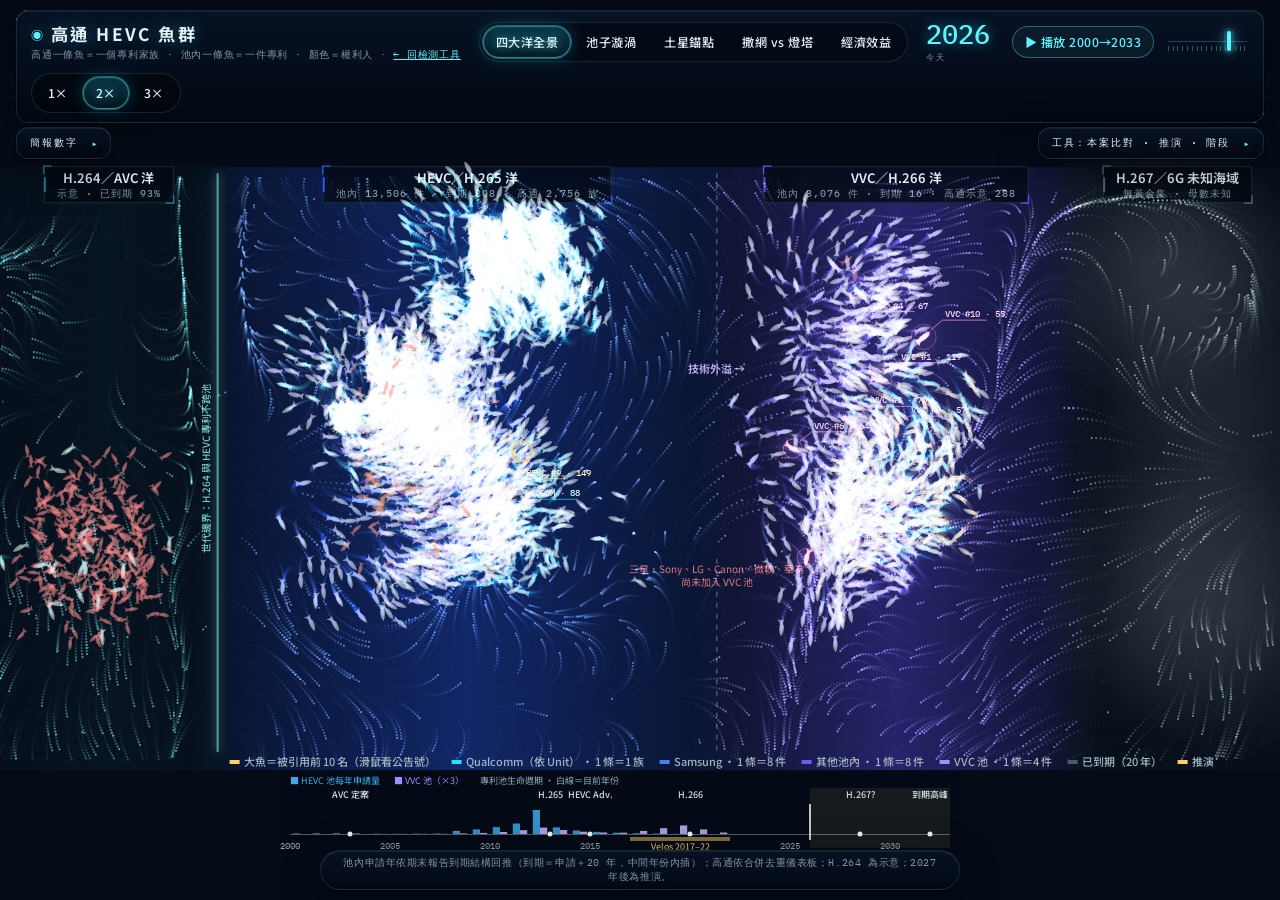
==== demo/ocean.html @ b0c1699e "Saturn: gold mechanical ring instrument look; economics: restore 83%/85.5%/89.2% labeled as golden-s" ====
<!doctype html>
<html lang="zh-Hant">
<head>
<meta charset="utf-8">
<meta name="viewport" content="width=device-width, initial-scale=1, viewport-fit=cover">
<style>:root{padding-top:env(safe-area-inset-top,0px);padding-bottom:env(safe-area-inset-bottom,0px)}body{margin:0;font-size:14px}img{max-width:100%}[hidden]{display:none!important}</style>
<title>高通 HEVC 魚群</title>
<meta name="claude:viewport-fit-sides" content="cover">
<link rel="preconnect" href="https://fonts.googleapis.com">
<link rel="preconnect" href="https://fonts.gstatic.com" crossorigin>
<link rel="stylesheet" href="https://fonts.googleapis.com/css2?family=Noto+Sans+TC:wght@400;500;700&family=IBM+Plex+Mono:wght@400;500&display=swap">
<style>
/* Sci-Fi Ocean Telemetry — 深海聲納數據台。全畫面 Canvas 海域；HUD 為深色毛玻璃儀器面板：頂部主控台、左「簡報數字」、右控制台。 */
:root{
  --abyss:#040a14;
  --abyss-2:#081426;
  --panel:rgba(4,10,20,.62);
  --panel-solid:rgba(5,12,24,.92);
  --line:rgba(120,220,255,.14);
  --line-hi:rgba(120,230,255,.42);
  --ink:#e4f1f7;
  --dim:#7f97a6;
  --faint:#4d6272;
  --qcom:#22e3ff;      /* Qualcomm / 技術：Cyan 光 */
  --sams:#4f7bff;      /* 池內權利人：Electric Cobalt */
  --other:#6a5cff;     /* 其他權利人：Deep Indigo */
  --gold:#ffd166;      /* 核心／前十名：琥珀暖金 */
  --sonar:#5ff3ff;
  --glow:0 0 0 1px rgba(95,243,255,.28),0 0 18px rgba(34,227,255,.22);
  --f-display:"Noto Sans TC","PingFang TC","Microsoft JhengHei",system-ui,sans-serif;
  --f-body:"Noto Sans TC","PingFang TC","Microsoft JhengHei",system-ui,sans-serif;
  --f-mono:"IBM Plex Mono",ui-monospace,Menlo,monospace;
  color-scheme:dark;
}
html,body{height:100%}
body{margin:0;background:radial-gradient(120% 90% at 50% 0%,var(--abyss-2) 0%,var(--abyss) 62%);color:var(--ink);font-family:var(--f-body);overflow:hidden;-webkit-font-smoothing:antialiased}
#sea{position:fixed;inset:0;width:100%;height:100%;display:block;touch-action:none}
/* HUD：深黑毛玻璃 + 1px 低透明發光邊 + 角落定位刻 */
.hud{position:fixed;z-index:2;background:linear-gradient(180deg,rgba(10,22,40,.66),rgba(3,8,16,.72));border:1px solid var(--line);border-radius:12px;
  backdrop-filter:blur(18px) saturate(140%);-webkit-backdrop-filter:blur(18px) saturate(140%);
  box-shadow:inset 0 1px 0 rgba(150,235,255,.08),0 12px 40px rgba(0,0,0,.45),0 0 0 1px rgba(0,0,0,.4)}
.hud::before{content:"";position:absolute;inset:-1px;border-radius:inherit;pointer-events:none;
  background:linear-gradient(var(--sonar),var(--sonar)) left top/10px 1px no-repeat,linear-gradient(var(--sonar),var(--sonar)) left top/1px 10px no-repeat,
  linear-gradient(var(--sonar),var(--sonar)) right bottom/10px 1px no-repeat,linear-gradient(var(--sonar),var(--sonar)) right bottom/1px 10px no-repeat;opacity:.55}
#top{top:calc(10px + env(safe-area-inset-top,0px));left:max(16px,env(safe-area-inset-left,0px));right:max(16px,env(safe-area-inset-right,0px));display:flex;flex-wrap:wrap;align-items:center;gap:10px 18px;padding:9px 14px}
.brand{min-width:0}
.brand h1{margin:0;font-family:var(--f-display);font-weight:700;font-size:1.08rem;letter-spacing:.14em;text-shadow:0 0 18px rgba(34,227,255,.35)}
.brand h1::before{content:"◉ ";color:var(--sonar);font-size:.7em;vertical-align:.12em;animation:ping 2.4s ease-in-out infinite}
@keyframes ping{50%{opacity:.25}}
.brand p{margin:2px 0 0;font:400 .6rem var(--f-mono);letter-spacing:.08em;color:var(--dim)}
/* 膠囊按鈕 */
.tabs{display:flex;gap:2px;background:rgba(0,0,0,.35);border:1px solid var(--line);border-radius:999px;padding:3px}
.tabs button{border:1px solid transparent;background:transparent;border-radius:999px}
.tabs button[aria-pressed="true"]{background:linear-gradient(180deg,rgba(34,227,255,.22),rgba(34,227,255,.08));color:#dffcff;border-color:rgba(95,243,255,.45);box-shadow:var(--glow);text-shadow:0 0 8px rgba(95,243,255,.6)}
button{font:500 .76rem var(--f-body);letter-spacing:.04em;color:var(--ink);background:rgba(95,243,255,.05);border:1px solid var(--line);border-radius:999px;padding:6px 12px;cursor:pointer;white-space:nowrap;transition:color .2s,border-color .2s,box-shadow .2s,background .2s}
button:hover{color:var(--sonar);border-color:var(--line-hi);box-shadow:0 0 12px rgba(34,227,255,.18)}
button:focus-visible,textarea:focus-visible,input:focus-visible{outline:1px solid var(--sonar);outline-offset:2px}
/* 年份時鐘 + 自訂滑桿（微型刻度） */
.clock{display:flex;align-items:center;gap:12px;flex:1 1 300px;min-width:0}
.yr{font-family:var(--f-mono);font-size:1.7rem;font-weight:500;color:var(--sonar);font-variant-numeric:tabular-nums;line-height:1;min-width:4.6ch;text-shadow:0 0 14px rgba(34,227,255,.55)}
.yr small{display:block;font:500 .5rem var(--f-mono);color:var(--dim);letter-spacing:.22em;margin-top:5px;text-shadow:none;text-transform:uppercase;white-space:nowrap}
.yr.ghost{color:var(--gold);text-shadow:0 0 14px rgba(255,209,102,.5)}
.clock input[type=range]{flex:1;min-width:0;-webkit-appearance:none;appearance:none;height:22px;background:transparent;cursor:pointer;
  --tick:repeating-linear-gradient(90deg,rgba(120,220,255,.35) 0 1px,transparent 1px 6.06%)}
.clock input[type=range]::-webkit-slider-runnable-track{height:22px;background:linear-gradient(rgba(120,220,255,.25),rgba(120,220,255,.25)) center/100% 1px no-repeat,var(--tick) center 15px/100% 5px no-repeat}
.clock input[type=range]::-moz-range-track{height:22px;background:linear-gradient(rgba(120,220,255,.25),rgba(120,220,255,.25)) center/100% 1px no-repeat,var(--tick) center 15px/100% 5px no-repeat}
.clock input[type=range]::-webkit-slider-thumb{-webkit-appearance:none;width:4px;height:20px;border-radius:2px;background:var(--sonar);box-shadow:0 0 0 3px rgba(34,227,255,.15),0 0 12px var(--sonar)}
.clock input[type=range]::-moz-range-thumb{width:4px;height:20px;border:0;border-radius:2px;background:var(--sonar);box-shadow:0 0 0 3px rgba(34,227,255,.15),0 0 12px var(--sonar)}
#play{color:var(--sonar);border-color:rgba(95,243,255,.35)}
#cbLeg .geoT{width:100%;border-collapse:collapse;font-size:.68rem;font-variant-numeric:tabular-nums;font-family:var(--f-mono)}#cbLeg .geoT th{color:var(--dim);font:500 .56rem var(--f-mono);letter-spacing:.14em;text-align:right;padding:3px;border-bottom:1px solid var(--line)}#cbLeg .geoT td{text-align:right;padding:3px;color:#cfe6ee;border-bottom:1px solid rgba(120,220,255,.05)}#cbLeg .geoT td:first-child{text-align:left}#cbLeg .geoT i{display:inline-block;width:8px;height:3px;border-radius:2px;margin-right:6px;vertical-align:middle;box-shadow:0 0 6px currentColor}
#ledger{left:max(16px,env(safe-area-inset-left,0px));top:calc(86px + env(safe-area-inset-top,0px));width:252px;max-height:calc(100% - 184px);overflow:auto;padding:12px 14px}
#desk{right:max(16px,env(safe-area-inset-right,0px));top:calc(86px + env(safe-area-inset-top,0px));width:304px;max-height:calc(100% - 184px);overflow:auto;padding:12px 14px}
.hud::-webkit-scrollbar{width:4px}.hud::-webkit-scrollbar-thumb{background:rgba(120,220,255,.2);border-radius:2px}
h2{margin:0 0 9px;font:500 .56rem var(--f-mono);letter-spacing:.26em;color:var(--sonar);text-transform:uppercase;opacity:.85}
h2::before{content:"// ";color:var(--faint)}
h3{margin:14px 0 6px;font:500 .58rem var(--f-mono);letter-spacing:.22em;color:var(--dim);text-transform:uppercase;border-top:1px solid var(--line);padding-top:10px}
/* 儀表數字：主值大、標籤極小寬距 */
.big{display:grid;grid-template-columns:1fr 1fr;gap:8px}
.big div{background:linear-gradient(180deg,rgba(34,227,255,.06),rgba(34,227,255,.01));border:1px solid var(--line);border-radius:8px;padding:8px 10px}
.big b{display:block;font:500 1.45rem/1.1 var(--f-mono);color:var(--qcom);font-variant-numeric:tabular-nums;text-shadow:0 0 12px rgba(34,227,255,.4)}
.big span{font:500 .52rem/1.5 var(--f-mono);letter-spacing:.14em;color:var(--dim);display:block;margin-top:4px;text-transform:uppercase}
.key{display:grid;grid-template-columns:14px 1fr auto;gap:8px;align-items:center;font-size:.74rem;padding:3px 0;border-bottom:1px solid rgba(120,220,255,.045)}
.key i{width:12px;height:3px;border-radius:2px;display:block;box-shadow:0 0 6px currentColor}
.key span{color:#c9dde6}
.key em{font-style:normal;font:500 .78rem var(--f-mono);color:var(--ink);font-variant-numeric:tabular-nums}
.note{font-size:.68rem;color:var(--dim);line-height:1.65;margin:9px 0 0}
.phases{display:grid;gap:4px}
.ph{display:grid;grid-template-columns:auto 1fr auto;gap:9px;align-items:center;text-align:left;padding:7px 10px;border-radius:8px}
.ph[aria-pressed="true"]{border-color:rgba(95,243,255,.5);background:linear-gradient(90deg,rgba(34,227,255,.16),rgba(34,227,255,.03));box-shadow:inset 2px 0 0 var(--sonar)}
.ph .n{font-family:var(--f-mono);color:var(--faint);font-size:.66rem}
.ph[aria-pressed="true"] .n{color:var(--sonar)}
.ph .c{font:500 .78rem var(--f-mono);color:var(--sonar);font-variant-numeric:tabular-nums}
.ph .t{font-size:.74rem;line-height:1.35;white-space:normal}
textarea{width:100%;min-height:110px;resize:vertical;box-sizing:border-box;background:rgba(0,0,0,.4);color:var(--ink);border:1px solid var(--line);border-radius:8px;padding:9px;font:400 .76rem/1.6 var(--f-body)}
.row{display:flex;gap:6px;flex-wrap:wrap;margin-top:7px}
.match{display:grid;grid-template-columns:1fr auto;gap:4px 8px;font-size:.76rem;margin-top:8px}
.bar{grid-column:1/-1;height:2px;border-radius:2px;background:rgba(255,255,255,.06);overflow:hidden}
.bar span{display:block;height:100%;background:var(--sonar);box-shadow:0 0 8px var(--sonar)}
#prov{left:50%;transform:translateX(-50%);bottom:calc(10px + env(safe-area-inset-bottom,0px));padding:5px 14px;font:400 .6rem var(--f-mono);letter-spacing:.06em;color:var(--dim);max-width:calc(100% - 32px);text-align:center;border-radius:999px}
#tip{position:fixed;z-index:3;pointer-events:none;background:var(--panel-solid);border:1px solid var(--line-hi);border-radius:8px;padding:7px 10px;font-size:.72rem;line-height:1.55;max-width:270px;box-shadow:0 0 24px rgba(34,227,255,.15),0 10px 30px rgba(0,0,0,.5);backdrop-filter:blur(10px)}
#tip b{font-family:var(--f-mono);color:var(--sonar);font-weight:500}
#ledgerBtn{display:none!important}
.fold{all:unset;cursor:pointer;display:flex;justify-content:space-between;align-items:center;gap:12px;width:100%;box-sizing:border-box;font:500 .6rem var(--f-mono);letter-spacing:.2em;color:var(--ink)}
.fold:focus-visible{outline:1px solid var(--sonar);outline-offset:3px;border-radius:4px}
.fold::after{content:"▾";color:var(--sonar);transition:transform .2s}
.hud.folded .fold::after{transform:rotate(-90deg)}
.hud.folded .foldBody{display:none}
.hud.folded{width:auto!important;max-height:none!important;padding:8px 13px!important}
.foldBody{margin-top:10px}
#eco{left:50%;transform:translateX(-50%);bottom:calc(46px + env(safe-area-inset-bottom,0px));width:min(920px,calc(100% - 32px));padding:13px 15px;box-sizing:border-box}
.ecoHead{display:flex;flex-wrap:wrap;gap:10px 16px;align-items:flex-start;justify-content:space-between}
.ecoSteps{grid-template-columns:repeat(4,minmax(0,1fr));flex:1 1 520px;min-width:0}
.ecoSteps .ph{grid-template-columns:auto 1fr}
.ecoBase{display:flex;flex-direction:column;gap:6px;font:500 .56rem var(--f-mono);letter-spacing:.18em;color:var(--dim)}
.perc{display:flex;align-items:center;gap:4px;font:500 .7rem var(--f-mono);color:var(--dim)}
.perc input{width:6.5em;background:rgba(0,0,0,.4);color:var(--ink);border:1px solid var(--line);border-radius:6px;padding:4px 6px;font:500 .8rem var(--f-mono)}
.ecoGrid{display:grid;grid-template-columns:repeat(3,minmax(0,1fr));gap:10px;margin-top:11px}
.ecoGrid .m{background:linear-gradient(180deg,rgba(34,227,255,.06),rgba(34,227,255,.01));border:1px solid var(--line);border-radius:10px;padding:10px 12px;min-width:0}
.ecoGrid span{font:500 .54rem var(--f-mono);letter-spacing:.22em;color:var(--dim);text-transform:uppercase}
.ecoGrid b{display:block;font:500 1.75rem/1.15 var(--f-mono);color:var(--sonar);font-variant-numeric:tabular-nums;margin-top:4px;overflow-wrap:anywhere;text-shadow:0 0 14px rgba(34,227,255,.4)}
.ecoGrid small{display:block;font-size:.68rem;color:var(--dim);line-height:1.5;margin-top:3px}
#eBars{margin-top:10px;display:none;gap:8px}
.ecoGrid .recall{background:linear-gradient(180deg,rgba(150,215,255,.22),rgba(150,215,255,.1));border:1px solid rgba(150,215,255,.55)}
.ecoGrid .recall span,.ecoGrid .recall small{color:#bfe3f7}
.ecoGrid .recall b{color:#e8f7ff;text-shadow:0 0 14px rgba(150,215,255,.6)}
.ecoGrid.four{grid-template-columns:repeat(4,minmax(0,1fr))}
.poolcost{margin-top:10px;display:flex;flex-wrap:wrap;gap:4px 14px;align-items:baseline;padding:9px 12px;border-radius:10px;background:linear-gradient(90deg,rgba(255,107,107,.12),rgba(255,107,107,.03));border:1px solid rgba(255,120,120,.32);font-size:.72rem;color:var(--dim)}
.poolcost b{font:500 1.2rem var(--f-mono);color:#ff9a9a;font-variant-numeric:tabular-nums;text-shadow:0 0 12px rgba(255,107,107,.4)}
.brow{display:grid;grid-template-columns:7.5em 1fr;gap:8px;align-items:center;font-size:.72rem}
.btrack{display:grid;gap:3px}
.bline{display:flex;align-items:center;gap:8px;min-width:0}
.bline i{display:block;height:6px;border-radius:3px;min-width:3px;transition:width 1.2s cubic-bezier(.2,.8,.2,1);box-shadow:0 0 8px currentColor}
.bline em{font-style:normal;font-family:var(--f-mono);font-size:.7rem;color:var(--ink);white-space:nowrap}
@media (max-width:860px){.ecoGrid,.ecoGrid.four{grid-template-columns:1fr}.ecoGrid b{font-size:1.2rem}.ecoSteps{grid-template-columns:1fr 1fr}#eco{max-height:52vh;overflow:auto;bottom:calc(40px + env(safe-area-inset-bottom,0px))}}
@media (max-width:860px){
  #prov{font-size:.56rem;padding:4px 10px}
  #desk{top:auto;bottom:calc(64px + env(safe-area-inset-bottom,0px));width:auto;left:max(16px,env(safe-area-inset-left,0px));max-height:34vh}
  .brand h1{font-size:.98rem}.yr{font-size:1.3rem}
}
@media (prefers-reduced-motion:reduce){.brand h1::before{animation:none}}
</style>

<canvas id="sea" aria-label="高通 HEVC 標準必要專利魚群模擬"></canvas>

</head>
<body>
<header class="hud" id="top">
  <div class="brand"><h1>高通 HEVC 魚群</h1><p>高通一條魚＝一個專利家族 · 池內一條魚＝一件專利 · 顏色＝權利人 · <a href="../index.html" style="color:#5ff3ff">← 回檢測工具</a></p></div>
  <div class="tabs" role="group" aria-label="檢視模式">
    <button type="button" id="mOcean" aria-pressed="true">四大洋全景</button>
    <button type="button" id="mVortex" aria-pressed="false">池子漩渦</button>
    <button type="button" id="mSaturn" aria-pressed="false">土星錨點</button>
    <button type="button" id="mNet" aria-pressed="false">撒網 vs 燈塔</button>
    <button type="button" id="mEco" aria-pressed="false">經濟效益</button>
  </div>
  <div class="clock">
    <div class="yr" id="yrBox"><span id="yrTxt">2020</span><small id="yrLbl">高通申請年</small></div>
    <button type="button" id="play">▶ 播放 2008→2023</button>
    <input type="range" id="yr" min="2008" max="2023" step="1" value="2020" aria-label="年份">
  </div>
  <div class="tabs" role="group" aria-label="速度" id="speeds"><button type="button" data-s="1" aria-pressed="false">1×</button><button type="button" data-s="2" aria-pressed="true">2×</button><button type="button" data-s="3" aria-pressed="false">3×</button></div>
  <button type="button" id="ledgerBtn">簡報數字</button>
</header>

<aside class="hud" id="ledger">
  <h2>簡報數字（給組長的高通名單）</h2>
  <div class="big">
    <div><b>3,044</b><span>高通獨立專利家族（不含子案）</span></div>
    <div><b>4,407</b><span>原始候選，去重後 3,044（重複率 30.9%）</span></div>
    <div><b>152</b><span>被引 51 次以上的核心群</span></div>
    <div><b>13.6</b><span>平均被引次數；最高單件 727（仿射 MP）</span></div>
  </div>
  <h3>HEVC Advance 專利池清洗</h3>
  <div class="key"><i style="background:var(--other)"></i><span>原始專利號（2026/03/26）</span><em>43,095</em></div>
  <div class="key"><i style="background:var(--other)"></i><span>去重＋專利組織歸併（65 國）</span><em>20,267</em></div>
  <div class="key"><i style="background:var(--other)"></i><span>前 20 大國家（85.4%）</span><em>17,316</em></div>
  <div class="key"><i style="background:var(--other)"></i><span>排除 EPO 會員國、修正案號</span><em>13,525</em></div>
  <div class="key"><i style="background:var(--other)"></i><span>DI 申請編號（分析母數）</span><em>13,506</em></div>
  <h3>漩渦中的權利人</h3>
  <div class="key"><i style="background:var(--qcom)"></i><span>Qualcomm（池外，專利家族）</span><em>3,044</em></div>
  <div class="key"><i style="background:var(--sams)"></i><span>Samsung（池內第一，17.6%）</span><em>2,381</em></div>
  <div class="key"><i style="background:var(--other)"></i><span>其他池內權利人（13,506 − 2,381）</span><em>11,125</em></div>
  <h3>VVC Advance 專利池</h3>
  <div class="key"><i style="background:#c8b6ff"></i><span>DI 申請編號（7,378 → 3,076）</span><em>3,076</em></div>
  <div class="key"><i style="background:#ff9f43"></i><span>太陽專利信託（14.4%）</span><em>443</em></div>
  <div class="key"><i style="background:#48dbfb"></i><span>JVC 建伍（10.9%）</span><em>335</em></div>
  <div class="key"><i style="background:#ff6bcb"></i><span>字節跳動（9%）</span><em>278</em></div>
  <h3>高通技術章節（漩渦旋臂）</h3>
  <div id="armKeys"></div>
  <p class="note">優先權年 2011–2014 為核心布局期（1,804 筆，59%），2012 年單年 494 筆為峰值。各 Unit 為「首次貢獻的唯一專利數」，合計 3,044；2B、7A、2B_v1、2A 依儀表板圖二讀圖估計（合計 430）。被 2 個以上 Unit 同時涵蓋 1,112 筆。</p>
  <h3>公告國家 TOP 10（美中台合計 36.5%）</h3>
  <div id="geoKeys"></div>
</aside>

<aside class="hud" id="desk">
  <div id="colorBy">
    <h2>魚的顏色</h2>
    <div class="tabs" role="group" aria-label="上色方式"><button type="button" data-c="arm" aria-pressed="true">Unit 章節</button><button type="button" data-c="geo" aria-pressed="false">公告國家</button><button type="button" data-c="cite" aria-pressed="false">被引用</button></div>
    <div id="cbLeg" style="margin-top:8px"></div>
  </div>
  <div id="deskVortex">
    <h2>放入本案比對</h2>
    <textarea id="claims" aria-label="貼上請求項">一種視訊解碼方法，包含：從位元串流解析一切片的編碼樹單元，以四叉樹將編碼單元分割為多個預測單元；建立合併候選列表，並依空間及時間相鄰區塊導出運動向量預測候選…</textarea>
    <div class="row"><button type="button" id="drop">放入本案魚</button><button type="button" id="clearCase">移除</button></div>
    <div id="matchOut"><p class="note">貼上請求項後按「放入本案魚」，白色的本案魚會依關鍵字對標 HEVC 章節，游進最接近的高通旋臂。</p></div>
    <h3>推演（純數學外推）</h3>
    <p class="note" id="fcNote"></p>
  </div>
  <div id="deskNet" hidden>
    <h2>撈魚比較 · 以往檢索 vs 土星燈塔</h2>
    <div class="phases" id="netSteps"></div>
    <div class="big" style="margin-top:10px">
      <div><b id="nc1">0</b><span id="nl1">網中魚數</span></div>
      <div><b id="nc2">0</b><span id="nl2">可辨識的真 SEP</span></div>
    </div>
    <p class="note" id="netNote"></p>
    <div class="row"><button type="button" id="netReplay">重新撈一次</button></div>
  </div>
  <div id="deskSaturn" hidden>
    <h2>土星錨點輻射法 · 階段</h2>
    <div class="phases" id="phases"></div>
    <div class="key" style="margin-top:10px"><i style="background:var(--qcom)"></i><span>核心球體 PQAI 語意對標</span><em>1,300</em></div>
    <div class="key"><i style="background:#9fd8ff"></i><span>衛星環 B 引用網絡＋外環 A 提案人</span><em>1,744</em></div>
    <div class="key"><i style="background:var(--gold)"></i><span>被 2 個以上 Unit 同時涵蓋（Phase 4 金色）</span><em>1,112</em></div>
    <div class="key"><i style="background:#ff5f87"></i><span>跨 Unit 重複，去重刪除</span><em>1,363</em></div>
    <div class="key"><i style="background:#56636c"></i><span>關鍵字 / IPC 雜訊</span><em>1,956</em></div>
    <p class="note" id="phaseNote"></p>
  </div>
</aside>

<section class="hud" id="eco" hidden aria-live="polite">
  <div class="ecoHead">
    <div class="phases ecoSteps" id="ecoSteps"></div>
    <div class="ecoBase"><span>驗證母數</span><div class="tabs" role="group" aria-label="驗證母數" id="ecoBase"></div>
      <label class="perc" for="ecoPer">人工單件 $<input id="ecoPer" type="number" min="100" step="500" value="10000" inputmode="numeric"></label></div>
  </div>
  <div class="ecoGrid">
    <div class="m"><span id="eTl">耗時</span><b id="eT">—</b><small id="eTs"></small></div>
    <div class="m"><span id="eCl">驗證費用（USD）</span><b id="eC">—</b><small id="eCs"></small></div>
    <div class="m"><span id="eAl">準確率</span><b id="eA">—</b><small id="eAs"></small></div>
    <div class="m recall" id="eR" style="display:none"><span>召回率</span><b>≈ 83% ／ 56%</b><small>黃金集驗證高通名單：≈ 83%（由精確率 88%、F1 85.5% 換算）<br>同方法未調權重、三星公告名單重現率：56%（工具未漏檢 1,333 件）</small></div>
  </div>
  <div id="eBars" hidden></div>
  <div class="poolcost" id="poolCost"></div>
  <p class="note" id="eNote"></p>
</section>
<div class="hud" id="prov">模擬個體依簡報統計分布生成，非真實專利清單；匯入家族清單後可換成真實魚群。</div>
<div id="tip" hidden></div>

<script>
/* ======== figures from 「給組長的高通名單」/「高通SEP清單、方法論」 ======== */
const YEARS=[2008,2009,2010,2011,2012,2013,2014,2015,2016,2017,2018,2019,2020];
const PER_YEAR=[92,17,107,455,494,438,417,308,228,200,168,120,0]; // 合併去重儀表板「優先權年份分布」（3,044 筆；2012 峰值 494、2011–2014 合計 1,804）；圖上 2008–2019 合計 2,989，其餘 55 筆併入 2008 呈現
const ARMS=[ // 期末報告：各技術章節首次貢獻的唯一專利數（合計 3,044）
  ["6B","§7.3.6-8 Slice/CU",1707],["PNS","PNS 種子清單",907],["2B","§8.5.3 AMVP",301],["7A","§8.1-8.3 POC+RPS",110],["2B_v1","AMVP 原版",13],["2A","§8.5.3 Merge",6]];
// 6B、PNS 為報告數字；2B／7A／2B_v1／2A 依儀表板圖二讀圖估計，合計 430
const ARM_SHORT={"6B":"Slice/CU","PNS":"PNS 種子","2B":"AMVP","7A":"POC+RPS","2B_v1":"AMVP 原版","2A":"Merge"};
// 公告國家（儀表板圖三，依 Publication Number 前綴；TOP10 以外合併）
const GEO=[["US",585,"#3fa9e6"],["WO",445,"#a07bff"],["CN",355,"#3fc29a"],["TW",170,"#ffb347"],["EP",62,"#ff5f87"],["BR",38,"#6f95ff"],["JP",35,"#ff8a4c"],["AU",27,"#9ccc4a"],["KR",22,"#ff6fc0"],["CA",17,"#4cc9d8"],["其他",1288,"#4d6578"]];
const GEO_COL=Object.assign(Object.fromEntries(GEO.map(g=>[g[0],g[2]])),{MX:"#d6e05a",ES:"#e07a5f",IN:"#81b29a",HK:"#f2cc8f"});
// HEVC 池國家占比（期末報告：美 23.2%、中 14.3%、韓 12.5%、日 10.2%）；VVC 池依 VVC 專利池儀表板（清洗前 3,742 件）公告國家分布
const HEVC_GEO=[["US",23.2],["CN",14.3],["KR",12.5],["JP",10.2],["其他",39.8]];
const VVC_GEO=[["US",1257],["CN",1170],["JP",560],["AU",120],["BR",113],["MX",101],["CA",96],["ES",78],["IN",61],["HK",41],["其他",145]];
const CITE_COL=c=>c>=51?"#ffd166":c>=31?"#ff8a4c":c>=11?"#3fa9e6":"#2b5d86";
let COLORBY="arm";
const KW_LABEL={"6B":"§7.3.6-8 Slice/CU","2B":"§8.5.3 AMVP","7A":"§8.1-8.3 POC+RPS","2A":"§8.5.3 Merge","1A":"§8.4.1-3 量化參數"};
const CITE_BINS=[[1,10,.509],[11,30,.245],[31,50,.108],[51,70,.07],[71,200,.068]];
const ARM_KW={
  "6B":["slice","coding unit","coding tree","ctu","quadtree","quad-tree","partition","split","切片","編碼單元","编码单元","編碼樹","编码树","四叉樹","四叉树","分割"],
  "2B":["amvp","motion vector predictor","motion vector prediction","mvp","預測候選","运动向量预测","運動向量預測","候選列表","候选列表"],
  "7A":["picture order count","poc","reference picture set","rps","reference picture","參考圖像","参考图像","參考圖片","圖像順序","图像顺序"],
  "2A":["merge","merging","合併","合并"],
  "1A":["quantization parameter","quantisation","qp","delta qp","量化參數","量化参数","量化"]};

/* ======== deterministic random ======== */
let seed=20260105;const rnd=()=>{seed=(seed*1664525+1013904223)>>>0;return seed/4294967296};
const pickW=(arr,wf)=>{const t=arr.reduce((s,a)=>s+wf(a),0);let r=rnd()*t;for(const a of arr){r-=wf(a);if(r<=0)return a}return arr[arr.length-1]};

/* ======== canvas ======== */
const cv=document.getElementById('sea');let ctx=cv.getContext('2d');const MAIN=ctx;let W=0,H=0,DPR=1;
const trail=document.createElement('canvas'),trx=trail.getContext('2d');let SPEED=2,simT=0,lastNow=0;
function resize(){DPR=Math.min(devicePixelRatio||1,2);W=innerWidth;H=innerHeight;cv.width=W*DPR;cv.height=H*DPR;MAIN.setTransform(DPR,0,0,DPR,0,0);trail.width=W*DPR;trail.height=H*DPR;trx.setTransform(DPR,0,0,DPR,0,0);layout();const hb=document.getElementById('top').getBoundingClientRect().bottom;document.getElementById('ledger').style.top=(hb+8)+'px';if(W>=860)document.getElementById('desk').style.top=(hb+8)+'px';else document.getElementById('desk').style.top=''}
const reduce=matchMedia('(prefers-reduced-motion: reduce)').matches;

/* ======== vortices ======== */
const COL={q:"#22e3ff",s:"#4f7bff",o:"#6a5cff",gold:"#ffd166",B:"#5ff3ff",A:"#8f7bff",noise:"#3b4b5c",case:"#ffffff"};
const ARM_COL={"6B":"#22e3ff","PNS":"#7af0ff","2B":"#00b8d9","7A":"#6ff2d6","2B_v1":"#9ad9ff","2A":"#2ec4b6"};
const S_COLS=["#4f7bff","#3d6bff","#6b8fff","#2f5bff"],O_COLS=["#6a5cff","#5546e8","#7f73ff","#4a3fd0","#8b80ff"];
const VX={q:{n:3044,label:"Qualcomm（池外）",col:COL.q},s:{n:2381,label:"Samsung（池內）",col:COL.s},o:{n:11125,label:"其他池內權利人",col:COL.o}};
const OTHER_PER_FISH=8; // draw 1 fish per 4 families for 「其他權利人」 to keep the page fluid
function layout(){
  const m=Math.min(W,H),narrow=W<860;
  const L=narrow?0:280,Rr=narrow?W:W-330,top=narrow?120:90,bot=narrow?H*.62:H-40;
  const aw=Rr-L,ah=bot-top;
  const base=Math.min(aw/(narrow?2.6:3.7),ah/(narrow?3.2:2.6));
  VX.q.R=base;VX.s.R=base*Math.sqrt(2381/3044)*.9;VX.o.R=base*1.05;
  if(narrow){VX.q.x=W*.32;VX.q.y=top+ah*.3;VX.s.x=W*.74;VX.s.y=top+ah*.32;VX.o.x=W*.52;VX.o.y=top+ah*.76}
  else{VX.q.x=L+aw*.28;VX.q.y=top+ah*.5;VX.s.x=L+aw*.74;VX.s.y=top+ah*.25;VX.o.x=L+aw*.72;VX.o.y=top+ah*.76}
  SAT.x=narrow?W*.5:L+aw*.5;SAT.y=narrow?H*.36:top+ah*.5;SAT.R=Math.min(aw/6.2,ah/2.2)*(narrow?.9:1);
}
const SAT={x:0,y:0,R:100};

/* ======== build fish ======== */
const fish=[];
const armTotal=ARMS.reduce((s,a)=>s+a[2],0);
let armStart=0;const ARM_SECT={};
ARMS.forEach(([k,l,c])=>{ARM_SECT[k]={a0:armStart,a1:armStart+c/armTotal*6.283,label:l,count:c};armStart+=c/armTotal*6.283});
// year pool for Qualcomm: deck chart (2,944) + 100 spread over 2011–2014 to reach 3,044 families
const yearPool=[];YEARS.forEach((y,i)=>{for(let k=0;k<PER_YEAR[i];k++)yearPool.push(y)});
for(let i=yearPool.length-1;i>0;i--){const j=Math.floor(rnd()*(i+1));[yearPool[i],yearPool[j]]=[yearPool[j],yearPool[i]]}
function citeSample(){const b=pickW(CITE_BINS,x=>x[2]);return Math.round(b[0]+Math.pow(rnd(),b[1]>70?2.2:1)*(b[1]-b[0]))}
function mk(o){return Object.assign({x:W/2+(rnd()-.5)*W,y:H/2+(rnd()-.5)*H,vx:0,vy:0,ph:rnd()*6.28,alpha:0,r0:0,th:rnd()*6.28},o)}
// Qualcomm
const qFish=[];
// 期末報告：1–10 次 50.9%、被引 51+ 共 152 件、平均 13.6、最高 727
const CITE_PLAN=[];for(let i=0;i<3044;i++){const r=Math.pow(rnd(),6);CITE_PLAN.push(i<1549?1+Math.floor(r*10):i<2481?11+Math.floor(r*20):i<2892?31+Math.floor(r*20):51+Math.floor(Math.pow(rnd(),12)*300))}
for(let i=0;i<3044;i++){
  const arm=pickW(ARMS,a=>a[2])[0],cites=CITE_PLAN[i];
  const f=mk({who:"q",arm,year:yearPool[i],cites,r0:Math.pow(rnd(),.75),jit:rnd()});
  qFish.push(f);fish.push(f)}
// one standout family: highest single citation 727 (affine motion prediction)
qFish.sort((a,b)=>b.cites-a.cites);qFish[0].cites=727;qFish[0].star="最高被引單件 727 次";qFish[0].arm="2B";
// Saturn roles: 1,300 core（簡報）/ A、B 環合計 1,744；金色＝被 2 個以上 Unit 同時涵蓋 1,112（合併去重儀表板）
{const order=[...qFish].sort(()=>rnd()-.5);
 order.forEach((f,i)=>{f.role=i<1300?"core":i%2?"A":"B"});
 const o2=[...qFish].sort(()=>rnd()-.5);o2.forEach((f,i)=>{f.multi=i<1112})}
// Samsung & others (no year data in the deck)
for(let i=0;i<2381;i++)fish.push(mk({who:"s",r0:Math.pow(rnd(),.7),cites:citeSample(),jit:rnd()}));
for(let i=0;i<Math.round(11125/OTHER_PER_FISH);i++)fish.push(mk({who:"o",r0:Math.pow(rnd(),.65),cites:citeSample(),jit:rnd()}));
// keyword/IPC look-alikes that the method filters out (Phase 0: ~5,000 total)
const noise=[];for(let i=0;i<1956;i++){const f=mk({who:"n",r0:rnd(),role:"noise",cites:citeSample()});noise.push(f);fish.push(f)}
qFish.forEach(f=>{const s=ARM_SECT[f.arm];f.armA=s.a0+rnd()*(s.a1-s.a0)});
{const gp=[];GEO.forEach(([k,n])=>{for(let i=0;i<n;i++)gp.push(k)});const ord=[...qFish].sort(()=>rnd()-.5);ord.forEach((f,i)=>f.geo=gp[i])}

/* ======== forecast: log-linear fit on 2015–2019 (2020 excluded: 18-month publication lag) ======== */
const FIT_Y=[2015,2016,2017,2018,2019],FIT_V=[308,228,200,168,120];
const fit=(()=>{const n=5,xs=FIT_Y.map(y=>y-2015),ys=FIT_V.map(v=>Math.log(v));const mx=xs.reduce((a,b)=>a+b)/n,my=ys.reduce((a,b)=>a+b)/n;
  let sxy=0,sxx=0;xs.forEach((x,i)=>{sxy+=(x-mx)*(ys[i]-my);sxx+=(x-mx)**2});const b=sxy/sxx,a=my-b*mx;return {a,b,at:y=>Math.exp(a+b*(y-2015))}})();
const FC={2021:Math.round(fit.at(2021)),2022:Math.round(fit.at(2022)),2023:Math.round(fit.at(2023))};
const ghosts=[];[2021,2022,2023].forEach(y=>{for(let i=0;i<FC[y];i++){const f=mk({who:"q",ghost:true,year:y,arm:pickW(ARMS.filter(a=>a[0]!=="PNS"),a=>a[2])[0],r0:.85+rnd()*.35,cites:0,jit:rnd()});
  const s=ARM_SECT[f.arm];f.armA=s.a0+rnd()*(s.a1-s.a0);ghosts.push(f);fish.push(f)}});
document.getElementById('fcNote').innerHTML=
 `以 2015–2019 年高通申請量做對數線性迴歸（2020 年因公開延遲不納入），年衰減率 ${Math.round((1-Math.exp(fit.b))*100)}%。外推 2021 / 2022 / 2023 年約 <b>${FC[2021]} / ${FC[2022]} / ${FC[2023]}</b> 個新家族，播放到 2021 後以金色虛線魚顯示。這是動量推演，不是預測事實。`;

/* ======== state ======== */
let mode="ocean",year=2020,phase=4,caseFish=null,hover=null,t0=performance.now();
const vis=f=>{
  if(mode==="saturn"){
    if(f.who==="n")return phase<=1&&(phase===0||f.jit<.204); // 400 of 1,956 remain at Phase 1 (1,700 total)
    if(f.who!=="q"||f.ghost)return false;
    if(phase===0)return true;if(phase===1)return f.role==="core"||(f.role!=="core"&&f.jit<0);
    if(phase===2)return f.role==="core";if(phase===3)return f.role==="core"||f.jit<.69; return true}
  if(f.who==="n")return false;
  if(f.who==="q"){if(f.ghost)return year>=f.year;return f.year<=Math.min(year,2020)}
  return true};

/* ======== motion ======== */
function target(f,t){
  if(mode==="saturn"&&f.who!=="n"){
    const R=SAT.R;
    if(f.role==="core"||phase<=1){ // sphere: orbit on a tilted great circle
      if(!f.u){const a=rnd()*6.28,b=Math.acos(2*rnd()-1);f.u=[Math.cos(a)*Math.sin(b),Math.sin(a)*Math.sin(b),Math.cos(b)];
        let v=[-f.u[1],f.u[0],0];const l=Math.hypot(...v)||1;v=v.map(c=>c/l);f.v=[f.u[1]*v[2]-f.u[2]*v[1],f.u[2]*v[0]-f.u[0]*v[2],f.u[0]*v[1]-f.u[1]*v[0]];f.rr=.35+.65*Math.cbrt(rnd())}
      const a=f.th+t*.00035*(1.3-f.rr*.5),r=R*f.rr*(phase===0?1.9:phase===1?1.25:1);
      const p=[f.u[0]*Math.cos(a)+f.v[0]*Math.sin(a),f.u[1]*Math.cos(a)+f.v[1]*Math.sin(a),f.u[2]*Math.cos(a)+f.v[2]*Math.sin(a)];
      f.z=p[2];return [SAT.x+p[0]*r,SAT.y+p[1]*r*.92]}
    const ring=f.role==="B"?1.65:2.35;const spread=.22;
    const a=f.th+t*.00022*(2.6-ring);const r=R*(ring+(f.jit-.5)*spread*2);
    f.z=Math.sin(a);return [SAT.x+Math.cos(a)*r,SAT.y+Math.sin(a)*r*.27-Math.cos(a)*r*.06]}
  if(f.who==="n"){const r=SAT.R*(2.4+f.r0*1.6);const a=f.th+t*.0002;f.z=0;return [SAT.x+Math.cos(a)*r*1.1,SAT.y+Math.sin(a)*r*.62]}
  const V=VX[f.who];f.z=0;
  if(f.who==="q"){ // arms: each HEVC section is a spiral arm rotating with the vortex
    const r=V.R*(.12+f.r0*.88)*(f.ghost?1:1);const twist=Math.log(.12+f.r0*.88+.02)*1.25;
    const a=f.armA+twist+t*.00018+(f.jit-.5)*.12;return [V.x+Math.cos(a)*r,V.y+Math.sin(a)*r*.86]}
  const r=V.R*(.1+f.r0*.9),a=f.th+t*.00028/(.35+f.r0)+Math.log(.1+f.r0)*1.6*(f.who==="s"?1:-1);
  return [V.x+Math.cos(a)*r,V.y+Math.sin(a)*r*.86]}
function step(t){
  for(const f of fish){
    const on=vis(f);f.alpha+=((on?1:0)-f.alpha)*.05;if(f.alpha<.01&&!on)continue;
    const [tx,ty]=target(f,t);
    const k=f.born?.02:.075;f.vx=f.vx*.8+(tx-f.x)*k;f.vy=f.vy*.8+(ty-f.y)*k;
    f.ph+=.15;f.x+=f.vx+Math.cos(f.ph*.21+f.jit*9)*.15;f.y+=f.vy+Math.sin(f.ph*.17+f.jit*7)*.15}
  if(caseFish){const tgt=caseFish.tgt?target(caseFish.tgt,t):[VX.q.x+VX.q.R*1.3,VX.q.y];caseFish.vx=caseFish.vx*.9+(tgt[0]-caseFish.x)*.02;caseFish.vy=caseFish.vy*.9+(tgt[1]-caseFish.y)*.02;caseFish.x+=caseFish.vx;caseFish.y+=caseFish.vy;caseFish.ph+=.2}
}

/* ======== draw ======== */
function fishPath(f,s){
  const ang=Math.atan2(f.vy,f.vx)||0,c=Math.cos(ang),sn=Math.sin(ang);const wag=Math.sin(f.ph*.9)*s*.5;
  const P=(x,y)=>[f.x+x*c-y*sn,f.y+x*sn+y*c];
  // 流線型仿生魚身：頭圓、腹收、尾鰭隨擺動（二次貝茲）
  const n=P(s*1.75,0),u1=P(s*.9,-s*.62),u2=P(-s*.55,-s*.5),k=P(-s*1.05,wag*.35),l2=P(-s*.55,s*.5),l1=P(s*.9,s*.62),
    t1=P(-s*1.95,-s*.78+wag),t2=P(-s*1.95,s*.78+wag),tc=P(-s*1.55,wag*.7);
  ctx.moveTo(n[0],n[1]);ctx.quadraticCurveTo(u1[0],u1[1],u2[0],u2[1]);ctx.quadraticCurveTo(k[0],k[1],t1[0],t1[1]);
  ctx.quadraticCurveTo(tc[0],tc[1],t2[0],t2[1]);ctx.quadraticCurveTo(k[0],k[1],l2[0],l2[1]);ctx.quadraticCurveTo(l1[0],l1[1],n[0],n[1]);ctx.closePath()}
const qCol=f=>COLORBY==='geo'?(GEO_COL[f.geo]||COL.q):COLORBY==='cite'?CITE_COL(f.cites):(ARM_COL[f.arm]||COL.q);
const sizeOf=f=>f.who==="o"?2.1:(1.7+Math.min(Math.log10(f.cites+1),2.9)*.75);
function colorOf(f){
  if(f.who==="n")return COL.noise;
  if(f.who==="q"){if(mode==="saturn"){if(phase>=4&&f.multi)return COL.gold;if(f.role!=="core")return f.role==="A"?COL.A:COL.B}return qCol(f)}
  if(f.who==="s")return S_COLS[Math.floor(f.jit*S_COLS.length)];
  return O_COLS[Math.floor(f.jit*O_COLS.length)]}
function drawBatch(list,alphaMul){
  const groups=new Map();
  for(const f of list){if(f.alpha<.02)continue;const key=colorOf(f)+'|'+(f.ghost?'g':'')+'|'+Math.round(f.alpha*alphaMul*(f.jit<.4?3.5:5));
    (groups.get(key)||groups.set(key,[]).get(key)).push(f)}
  for(const[key,arr]of groups){const[col,g,a]=key.split('|');ctx.globalAlpha=Math.min(1,a/5);
    ctx.beginPath();arr.forEach(f=>fishPath(f,sizeOf(f)));
    if(g){ctx.setLineDash([2,2]);ctx.strokeStyle=COL.gold;ctx.lineWidth=1;ctx.stroke();ctx.setLineDash([])}else{ctx.fillStyle=col;ctx.fill()}}
  ctx.globalAlpha=1}
const VWAVES=[];
function drawVortexWaves(t){
  // 水波紋：每個漩渦由中心持續外擴三道同心波；年份前進時，高通漩渦打出一道較強的衝擊波（畫在魚群上方）
  for(const k of["o","s","q"]){const V=VX[k],off=k==="q"?0:k==="s"?.33:.66;
    for(let i=0;i<3;i++){const p=((t*.00022)+i/3+off)%1,r=V.R*(.12+1.08*p);ctx.strokeStyle=hexA(V.col,.7*(1-p));ctx.lineWidth=2;ctx.save();ctx.shadowColor=V.col;ctx.shadowBlur=8;ctx.beginPath();ctx.ellipse(V.x,V.y,r,r*.86,0,0,6.28);ctx.stroke();ctx.restore()}}
  for(let i=VWAVES.length-1;i>=0;i--){const w=VWAVES[i],p=(performance.now()-w.t0)/1600;if(p>1){VWAVES.splice(i,1);continue}
    const V=VX[w.k],r=V.R*(.2+1.2*p);ctx.strokeStyle=hexA(V.col,.95*(1-p));ctx.lineWidth=4*(1-p)+.8;ctx.beginPath();ctx.ellipse(V.x,V.y,r,r*.86,0,0,6.28);ctx.stroke();
    ctx.strokeStyle=`rgba(255,255,255,${.8*(1-p)})`;ctx.lineWidth=1.4;ctx.beginPath();ctx.ellipse(V.x,V.y,r*.94,r*.94*.86,0,0,6.28);ctx.stroke()}}
function drawVortexBg(t){
  for(const k of["o","s","q"]){const V=VX[k];
    const g=ctx.createRadialGradient(V.x,V.y,0,V.x,V.y,V.R*1.15);
    g.addColorStop(0,hexA(V.col,.22));g.addColorStop(.55,hexA(V.col,.06));g.addColorStop(1,hexA(V.col,0));
    ctx.fillStyle=g;ctx.beginPath();ctx.ellipse(V.x,V.y,V.R*1.15,V.R*1.15*.86,0,0,6.28);ctx.fill();
    // spiral current lines
    ctx.strokeStyle=hexA(V.col,.16);ctx.lineWidth=1;
    for(let arm=0;arm<5;arm++){ctx.beginPath();for(let s=0;s<=60;s++){const u=s/60;const r=V.R*(.06+u*1.02);
      const a=arm/5*6.283+Math.log(.06+u)*1.4*(k==="o"?-1:1)+t*.00025*(k==="q"?.72:1);
      const x=V.x+Math.cos(a)*r,y=V.y+Math.sin(a)*r*.86;s?ctx.lineTo(x,y):ctx.moveTo(x,y)}ctx.stroke()}
    // label
    const shown=k==="q"?fish.filter(f=>f.who==="q"&&!f.ghost&&f.year<=Math.min(year,2020)).length:V.n;
    label(V.x,V.y-V.R*.86-16,V.label,(k==="o"?"11,125 件 · 1 條＝8 件":k==="s"?"2,381 件":shown.toLocaleString()+" 族"),V.col)}
  // arm labels for Qualcomm
  const V=VX.q;ctx.font="500 11px 'Noto Sans TC',sans-serif";ctx.textAlign="center";
  ARMS.forEach(([k,,cnt])=>{if(cnt<50)return;const s=ARM_SECT[k],a=(s.a0+s.a1)/2+Math.log(1.02)*1.25+t*.00018;const r=V.R*1.08;
    const x=V.x+Math.cos(a)*r,y=V.y+Math.sin(a)*r*.86;ctx.fillStyle="rgba(4,11,22,.7)";const lab=ARM_SHORT[k]||k;const w=ctx.measureText(lab).width+10;ctx.fillRect(x-w/2,y-9,w,16);ctx.fillStyle="#cfe9ff";ctx.fillText(lab,x,y+3)})}
/* ======== 土星錨點：宇宙背景（預先繪製星場＋星雲＋銀河帶＋遠方巨行星；每幀只做視差、閃爍、流星、環面塵埃） ======== */
const COS={cv:document.createElement('canvas'),w:0,h:0,tw:[],dust:[],met:null,nextMet:0};
function cosmosBuild(){const c=COS.cv,pad=60;c.width=(W+pad*2)*DPR;c.height=(H+pad*2)*DPR;const g=c.getContext('2d');g.setTransform(DPR,0,0,DPR,0,0);
  const w=W+pad*2,h=H+pad*2,R=(a,b)=>a+Math.random()*(b-a);
  g.fillStyle="#02060f";g.fillRect(0,0,w,h);
  // 星雲（冷色、低飽和）
  [[.18,.28,.55,"40,60,90",.18],[.82,.72,.5,"18,90,120",.12],[.62,.18,.35,"120,90,50",.07],[.3,.85,.4,"30,60,90",.10]].forEach(([x,y,r,c,a])=>{
    const gr=g.createRadialGradient(w*x,h*y,0,w*x,h*y,Math.max(w,h)*r);gr.addColorStop(0,`rgba(${c},${a})`);gr.addColorStop(.5,`rgba(${c},${a*.35})`);gr.addColorStop(1,`rgba(${c},0)`);g.fillStyle=gr;g.fillRect(0,0,w,h)});
  // 銀河帶（斜向）
  g.save();g.translate(w/2,h/2);g.rotate(-.42);
  const band=g.createLinearGradient(0,-h*.22,0,h*.22);band.addColorStop(0,"rgba(150,170,230,0)");band.addColorStop(.5,"rgba(150,170,230,.07)");band.addColorStop(1,"rgba(150,170,230,0)");g.fillStyle=band;g.fillRect(-w,-h*.22,w*2,h*.44);
  for(let i=0;i<2600;i++){const gx=R(-w,w),gy=(Math.random()+Math.random()+Math.random()-1.5)*h*.12;g.globalAlpha=R(.08,.45);g.fillStyle=Math.random()<.8?"#cfdcff":"#ffe9d6";g.fillRect(gx,gy,R(.4,1.1),R(.4,1.1))}
  g.restore();g.globalAlpha=1;
  // 背景星場
  for(let i=0;i<1500;i++){const s=Math.pow(Math.random(),3)*1.6+.3;g.globalAlpha=R(.15,.85);g.fillStyle=["#ffffff","#d8e4ff","#bcd2ff","#ffeedd"][Math.floor(Math.random()*4)];g.beginPath();g.arc(R(0,w),R(0,h),s*.6,0,6.283);g.fill()}
  g.globalAlpha=1;
  // 遠方巨行星（右下，只露出被照亮的弧邊）
  const pr=Math.min(w,h)*.42,px=w*.98,py=h*1.08;const body=g.createRadialGradient(px-pr*.35,py-pr*.45,pr*.1,px,py,pr);
  body.addColorStop(0,"rgba(60,70,140,.55)");body.addColorStop(.7,"rgba(18,22,52,.9)");body.addColorStop(1,"rgba(6,9,22,1)");g.fillStyle=body;g.beginPath();g.arc(px,py,pr,0,6.283);g.fill();
  g.strokeStyle="rgba(150,175,255,.35)";g.lineWidth=2;g.beginPath();g.arc(px,py,pr,Math.PI*1.08,Math.PI*1.55);g.stroke();
  const atm=g.createRadialGradient(px,py,pr,px,py,pr*1.12);atm.addColorStop(0,"rgba(120,150,255,.18)");atm.addColorStop(1,"rgba(120,150,255,0)");g.fillStyle=atm;g.beginPath();g.arc(px,py,pr*1.12,0,6.283);g.fill();
  // 會閃爍的亮星
  COS.tw=[];for(let i=0;i<46;i++)COS.tw.push({x:Math.random(),y:Math.random(),s:R(.8,1.8),ph:Math.random()*6.28,sp:R(.6,1.6)});
  // 環面塵埃
  COS.dust=[];for(let i=0;i<900;i++)COS.dust.push({k:1.25+Math.pow(Math.random(),.8)*1.6,a:Math.random()*6.283,sp:R(.6,1.2),s:R(.4,1.1),o:R(.15,.55)});
  COS.w=W;COS.h=H;COS.pad=pad}
function drawCosmos(t,now){if(COS.w!==W||COS.h!==H)cosmosBuild();const pad=COS.pad;
  // 緩慢視差漂移：像鏡頭在太空中呼吸
  const dx=Math.sin(t*.000045)*pad*.6,dy=Math.cos(t*.00003)*pad*.4;ctx.drawImage(COS.cv,-pad+dx,-pad+dy,W+pad*2,H+pad*2);
  for(const s of COS.tw){const a=.35+.65*Math.max(0,Math.sin(now*.0016*s.sp+s.ph));const x=s.x*W+dx*.6,y=s.y*H+dy*.6,r=s.s*(1+a);
    ctx.globalAlpha=a*.85;ctx.fillStyle="#eef4ff";ctx.beginPath();ctx.arc(x,y,r*.7,0,6.283);ctx.fill();
    ctx.globalAlpha=a*.35;ctx.fillRect(x-r*4,y-.4,r*8,.8);ctx.fillRect(x-.4,y-r*4,.8,r*8)}
  ctx.globalAlpha=1;
  // 流星（約每 6–9 秒一顆）
  if(!COS.met&&now>COS.nextMet){const a=.5+Math.random()*.35;COS.met={x:Math.random()*W*.8,y:Math.random()*H*.35,a,t0:now,len:120+Math.random()*120}}
  if(COS.met){const m=COS.met,k=(now-m.t0)/900;if(k>1){COS.met=null;COS.nextMet=now+6000+Math.random()*3000}else{
    const hx=m.x+Math.cos(m.a)*k*W*.35,hy=m.y+Math.sin(m.a)*k*W*.35,tx=hx-Math.cos(m.a)*m.len,ty=hy-Math.sin(m.a)*m.len;
    const lg=ctx.createLinearGradient(tx,ty,hx,hy);lg.addColorStop(0,"rgba(220,235,255,0)");lg.addColorStop(1,`rgba(235,245,255,${.8*(1-k)})`);ctx.strokeStyle=lg;ctx.lineWidth=1.2;ctx.beginPath();ctx.moveTo(tx,ty);ctx.lineTo(hx,hy);ctx.stroke()}}}
function drawRingDust(t,front){const R=SAT.R;ctx.fillStyle="#f3e2bd";
  for(const d of COS.dust){const a=d.a+t*.00009*d.sp/d.k;const z=Math.sin(a);if((z>=0)!==front)continue;
    const x=SAT.x+Math.cos(a)*R*d.k,y=SAT.y+Math.sin(a)*R*d.k*.27-Math.cos(a)*R*d.k*.06;ctx.globalAlpha=d.o*(front?1:.5);ctx.fillRect(x,y,d.s,d.s)}
  ctx.globalAlpha=1}
/* ======== 土星錨點：金色機械環儀（參考 THALASSA 風格）——暗色行星＋金色邊光、細密金環、直立刻度環、全息底座、漂浮碎片 ======== */
const GOLDC=(a)=>`rgba(232,194,122,${a})`,WARM=(a)=>`rgba(255,236,196,${a})`;
const DEB=[];for(let i=0;i<26;i++)DEB.push({x:Math.random(),y:Math.random(),s:3+Math.random()*9,a:Math.random()*6.28,va:(Math.random()-.5)*.0006,vx:(Math.random()-.5)*.00002,sides:3+Math.floor(Math.random()*3),z:Math.random()});
function satEllipse(k,flat,a0,a1){ctx.beginPath();ctx.ellipse(SAT.x,SAT.y,SAT.R*k,SAT.R*k*flat,-.09,a0,a1)}
function drawThalBack(t,now){const R=SAT.R,x=SAT.x,y=SAT.y;
  // 漂浮碎片（遠層）
  for(const d of DEB){if(d.z>.5)continue;drawDebris(d,t)}
  // 全息底座
  const by=y+R*1.95;ctx.save();ctx.translate(x,by);
  for(let i=0;i<5;i++){const r=R*(1.05+i*.22),p=((now*.00012)+i*.2)%1;ctx.strokeStyle=i%2?`rgba(120,220,255,${.22+.12*Math.sin(now*.002+i)})`:GOLDC(.5-.07*i);ctx.lineWidth=i===0?1.6:1;
    ctx.beginPath();ctx.ellipse(0,0,r,r*.2,0,0,6.28);ctx.stroke()}
  const bg=ctx.createRadialGradient(0,0,0,0,0,R*1.4);bg.addColorStop(0,"rgba(120,200,255,.12)");bg.addColorStop(1,"rgba(120,200,255,0)");ctx.fillStyle=bg;ctx.beginPath();ctx.ellipse(0,0,R*1.4,R*.28,0,0,6.28);ctx.fill();
  ctx.strokeStyle=GOLDC(.18);ctx.setLineDash([2,6]);ctx.beginPath();ctx.moveTo(0,-R*.15);ctx.lineTo(0,-(by-y)+R*1.02);ctx.stroke();ctx.setLineDash([]);ctx.restore();
  // 細密金環（後半）
  drawFineRings(false,now);
  // 直立刻度環（後半）
  drawGate(false,now);
  // 行星本體：暗色球＋金色邊光＋大氣
  const body=ctx.createRadialGradient(x-R*.3,y-R*.35,R*.05,x,y,R);body.addColorStop(0,"rgba(52,78,86,.95)");body.addColorStop(.7,"rgba(12,22,30,.97)");body.addColorStop(1,"rgba(4,8,14,1)");
  ctx.fillStyle=body;ctx.beginPath();ctx.arc(x,y,R*1.08,0,6.28);ctx.fill();
  ctx.save();ctx.shadowColor="#ffd9a0";ctx.shadowBlur=22;ctx.strokeStyle=WARM(.9);ctx.lineWidth=2.6;ctx.beginPath();ctx.arc(x,y,R*1.075,Math.PI*.62,Math.PI*1.42);ctx.stroke();
  ctx.lineWidth=1;ctx.strokeStyle=GOLDC(.55);ctx.beginPath();ctx.arc(x,y,R*1.02,Math.PI*.5,Math.PI*1.6);ctx.stroke();ctx.restore();
  const atm=ctx.createRadialGradient(x,y,R*.95,x,y,R*1.35);atm.addColorStop(0,GOLDC(.14));atm.addColorStop(1,GOLDC(0));ctx.fillStyle=atm;ctx.beginPath();ctx.arc(x,y,R*1.35,0,6.28);ctx.fill()}
function drawFineRings(front,now){const a0=front?0:Math.PI,a1=front?Math.PI:Math.PI*2;
  for(let i=0;i<34;i++){const k=1.3+i*.04,bright=i===6||i===15||i===27;ctx.strokeStyle=bright?WARM(front?.9:.5):GOLDC((front?.4:.2)*(1-i/50));ctx.lineWidth=bright?1.6:.7;
    if(bright){ctx.save();ctx.shadowColor="#ffd9a0";ctx.shadowBlur=8}satEllipse(k,.2,a0,a1);ctx.stroke();if(bright)ctx.restore()}
  // 掃過環面的光點
  const p=(now*.00008)%1,ang=a0+(a1-a0)*p,k=1.9;const px=SAT.x+Math.cos(ang)*SAT.R*k,py=SAT.y+Math.sin(ang)*SAT.R*k*.2;
  const g=ctx.createRadialGradient(px,py,0,px,py,18);g.addColorStop(0,WARM(front?.8:.4));g.addColorStop(1,WARM(0));ctx.fillStyle=g;ctx.beginPath();ctx.arc(px,py,18,0,6.28);ctx.fill()}
function drawGate(front,now){const R=SAT.R,x=SAT.x,y=SAT.y,rx=R*.5,ry=R*1.62,cx=x-R*.22;
  ctx.save();ctx.translate(cx,y);ctx.rotate(-.05);
  const a0=front?-Math.PI/2:Math.PI/2,a1=front?Math.PI/2:Math.PI*1.5;
  ctx.save();ctx.shadowColor="#e8c27a";ctx.shadowBlur=front?14:4;ctx.strokeStyle=GOLDC(front?.95:.5);ctx.lineWidth=R*.09;ctx.beginPath();ctx.ellipse(0,0,rx,ry,0,a0,a1);ctx.stroke();ctx.restore();
  ctx.strokeStyle="rgba(10,14,20,.75)";ctx.lineWidth=R*.035;ctx.beginPath();ctx.ellipse(0,0,rx,ry,0,a0,a1);ctx.stroke();
  // 刻度
  ctx.strokeStyle=WARM(front?.8:.35);ctx.lineWidth=1;const off=now*.00005;ctx.beginPath();
  for(let i=0;i<96;i++){const a=i/96*6.283+off;const inF=Math.cos(a)>=0;if(inF!==front)continue;const c=Math.cos(a),s=Math.sin(a),L=i%8===0?.11:.05;
    ctx.moveTo(c*rx*(1-L*1.6),s*ry*(1-L));ctx.lineTo(c*rx*(1-L*.4),s*ry*(1-L*.25))}ctx.stroke();
  ctx.strokeStyle="rgba(150,210,255,"+(front?.5:.25)+")";ctx.setLineDash([4,5]);ctx.lineWidth=.8;ctx.beginPath();ctx.ellipse(0,0,rx*.82,ry*.9,0,a0,a1);ctx.stroke();ctx.setLineDash([]);
  if(front){ctx.shadowColor="#ffd9a0";ctx.shadowBlur=18;ctx.strokeStyle=WARM(.9);ctx.lineWidth=1.6;ctx.beginPath();ctx.ellipse(0,0,rx*1.06,ry*1.03,0,-Math.PI*.42,-Math.PI*.12);ctx.stroke()}
  ctx.restore()}
function drawDebris(d,t){const x=(d.x+t*d.vx+10)%1*W,y=d.y*H,s=d.s*(.6+d.z*.8);d.a+=d.va*16;
  ctx.save();ctx.translate(x,y);ctx.rotate(d.a);ctx.beginPath();for(let i=0;i<d.sides;i++){const a=i/d.sides*6.283,r=s*(.7+.3*((i*7)%3)/2);i?ctx.lineTo(Math.cos(a)*r,Math.sin(a)*r):ctx.moveTo(Math.cos(a)*r,Math.sin(a)*r)}ctx.closePath();
  ctx.fillStyle=d.z>.5?"rgba(26,30,36,.95)":"rgba(18,22,28,.8)";ctx.fill();ctx.strokeStyle=GOLDC(d.z>.5?.55:.3);ctx.lineWidth=.8;ctx.stroke();ctx.restore()}
function drawThalFront(t,now){drawFineRings(true,now);drawGate(true,now);for(const d of DEB){if(d.z<=.5)continue;drawDebris(d,t)}}
function drawSaturnBg(){
  const R=SAT.R;
  [[1.65,"衛星環 B · 引用網絡"],[2.35,"外環 A · JCT-VC 提案人"]].forEach(([k,l])=>{if(phase>=3){ctx.font="500 11px 'Noto Sans TC',sans-serif";ctx.fillStyle="#d9c49a";ctx.textAlign="left";ctx.fillText(l,SAT.x+R*k*.72,SAT.y+R*k*.27*.75+14)}});
  const n=fish.filter(f=>vis(f)&&f.who==="q").length+fish.filter(f=>vis(f)&&f.who==="n").length;
  label(SAT.x,SAT.y-R*(phase===0?2.1:1.95)-14,PHASES[phase][1],n.toLocaleString()+" 條",COL.q)}
function label(x,y,title,sub,col){ // 儀器標籤：細框、角刻、主標題＋寬距等寬副標
  ctx.save();ctx.textAlign="center";ctx.font="600 13px 'Noto Sans TC',sans-serif";const tw=ctx.measureText(title).width;
  ctx.font="500 10px 'IBM Plex Mono',monospace";if("letterSpacing" in ctx)ctx.letterSpacing="1px";const sw=ctx.measureText(sub).width;
  const w=Math.max(tw,sw)+26,x0=x-w/2,y0=y-17,h=37;
  ctx.fillStyle="rgba(3,9,18,.78)";ctx.fillRect(x0,y0,w,h);ctx.strokeStyle="rgba(120,220,255,.16)";ctx.lineWidth=1;ctx.strokeRect(x0+.5,y0+.5,w-1,h-1);
  ctx.strokeStyle=col;ctx.lineWidth=1.2;ctx.beginPath();ctx.moveTo(x0,y0+8);ctx.lineTo(x0,y0);ctx.lineTo(x0+8,y0);ctx.moveTo(x0+w,y0+h-8);ctx.lineTo(x0+w,y0+h);ctx.lineTo(x0+w-8,y0+h);ctx.stroke();
  ctx.fillStyle=col;ctx.globalAlpha=.9;ctx.fillRect(x0,y0+11,2,h-22);ctx.globalAlpha=1;
  ctx.fillStyle="#7f97a6";ctx.fillText(sub,x,y+14);if("letterSpacing" in ctx)ctx.letterSpacing="0px";ctx.font="600 13px 'Noto Sans TC',sans-serif";ctx.fillStyle="#e4f1f7";ctx.fillText(title,x,y);ctx.restore()}
function fadeTrail(){trx.globalCompositeOperation="destination-out";trx.fillStyle=`rgba(0,0,0,${SPEED>=3?.26:.19})`;trx.fillRect(0,0,W,H);trx.globalCompositeOperation="source-over"}
const STREAMS=[];for(let i=0;i<1100;i++){const k=i<520?"q":i<800?"s":"o";STREAMS.push({k,u:Math.random(),arm:Math.floor(Math.random()*5),off:(Math.random()-.5)*.25,sp:.6+Math.random()*.8,
  col:k==="q"?Object.values(ARM_COL)[i%6]:k==="s"?S_COLS[i%4]:O_COLS[i%5]})}
function drawStreams(t){const by=new Map();
  for(const p of STREAMS){p.u-=.0016*p.sp*SPEED;if(p.u<0)p.u=1;const V=VX[p.k];const r=V.R*(.06+p.u*1.05);
    const a=p.arm/5*6.283+p.off+Math.log(.06+p.u)*1.4*(p.k==="o"?-1:1)+t*.00025*(p.k==="q"?.72:1);
    (by.get(p.col)||by.set(p.col,[]).get(p.col)).push([V.x+Math.cos(a)*r,V.y+Math.sin(a)*r*.86,1+(1-p.u)*1.4])}
  for(const[col,arr]of by){ctx.fillStyle=col;ctx.globalAlpha=.85;ctx.beginPath();arr.forEach(([x,y,z])=>{ctx.moveTo(x+z,y);ctx.arc(x,y,z,0,6.283)});ctx.fill()}ctx.globalAlpha=1}
function hexA(h,a){const n=parseInt(h.slice(1),16);return `rgba(${n>>16},${n>>8&255},${n&255},${a})`}
function frame(now){
  const dtt=Math.min(50,now-(lastNow||now));lastNow=now;const sp=SPEED*(reduce?.3:1);
  if(mode==="net"){NET.tt+=dtt*sp;netFrame(now);requestAnimationFrame(frame);return}
  if(mode==="ocean"){OC.tt+=dtt*sp;ocFrame(OC.tt,now);requestAnimationFrame(frame);return}
  if(mode==="eco"){ECO.tt+=dtt*sp;ecoFrame(ECO.tt,dtt*sp);requestAnimationFrame(frame);return}
  simT+=dtt*sp;const t=simT;step(t);
  ctx.fillStyle="#050c18";ctx.fillRect(0,0,W,H);
  if(mode==="vortex")drawVortexBg(t);else{drawCosmos(t,now);drawThalBack(t,now);drawRingDust(t,false);drawSaturnBg();}
  fadeTrail();ctx=trx;ctx.globalCompositeOperation="lighter";
  if(mode==="vortex")drawStreams(t);
  if(mode==="saturn"){const back=[],front=[];for(const f of fish)((f.z??0)<0?back:front).push(f);drawBatch(back,.28);drawBatch(front,.62)}
  else drawBatch(fish,1);
  ctx.globalCompositeOperation="source-over";ctx=MAIN;ctx.globalCompositeOperation="lighter";ctx.drawImage(trail,0,0,W,H);ctx.globalCompositeOperation="source-over";
  if(mode==="saturn"){drawRingDust(t,true);drawThalFront(t,now)}
  if(mode==="vortex")drawVortexWaves(t);
  for(const f of fish){if(!f.big||f.alpha<.3)continue;const B=f.big,sz=4.4+Math.min(2,Math.sqrt(B.cites)/15),br=.5+.5*Math.sin(now*.0032+B.rank*1.7),c=B.pool==="q"?["#22e3ff","#c9fbff"]:["#ffd166","#fff1c2"];
    ctx.strokeStyle=c[0];ctx.globalAlpha=.6*(1-br);ctx.lineWidth=1;ctx.beginPath();ctx.arc(f.x,f.y,sz*(1.4+2.6*br),0,6.28);ctx.stroke();ctx.globalAlpha=1;
    ctx.save();ctx.shadowColor=c[0];ctx.shadowBlur=16+12*br;ctx.beginPath();fishPath(f,sz);ctx.fillStyle=c[0];ctx.fill();ctx.restore();ctx.beginPath();fishPath(f,sz*.55);ctx.fillStyle=c[1];ctx.fill();
    if(W>=860&&mode==="vortex"){ctx.font="500 9px 'IBM Plex Mono',monospace";ctx.textAlign="left";ctx.fillStyle=c[1];ctx.fillText(B.pool==="q"?"QCOM · 88":"HEVC #"+B.rank,f.x+sz*1.6,f.y-sz*1.4)}}
  // star family
  const st=qFish[0];if(st.alpha>.3){ctx.strokeStyle=COL.gold;ctx.lineWidth=1.3;ctx.beginPath();ctx.arc(st.x,st.y,9+Math.sin(now*.004)*2,0,6.28);ctx.stroke()}
  if(caseFish&&mode==="vortex"){ctx.save();ctx.shadowColor="#fff";ctx.shadowBlur=16;ctx.fillStyle="#fff";ctx.beginPath();fishPath(caseFish,6);ctx.fill();ctx.restore();
    const br=.5+.5*Math.sin(now*.004);ctx.strokeStyle=`rgba(255,255,255,${.7*(1-br)})`;ctx.lineWidth=1;ctx.beginPath();ctx.arc(caseFish.x,caseFish.y,10+18*br,0,6.28);ctx.stroke();
    ctx.font="500 10px 'IBM Plex Mono',monospace";ctx.fillStyle="#fff";ctx.textAlign="left";ctx.fillText("CASE · 本案",caseFish.x+14,caseFish.y-10)}
  if(hover){ctx.strokeStyle="#fff";ctx.lineWidth=1.2;ctx.beginPath();ctx.arc(hover.x,hover.y,8,0,6.28);ctx.stroke()}
  requestAnimationFrame(frame)}

/* ======== UI ======== */
const PHASES=[[ "Phase 0","關鍵字 / IPC 碗形撈取","~5,000+","高召回、大量雜訊，無法判斷真偽 SEP。灰魚是「長得像」但非 SEP 的家族。"],
 ["Phase 1","PQAI 語意對標（寬閾值）","~1,700","精度提升，但純度稀釋：仍混有約 400 條雜訊魚。"],
 ["Phase 2","PQAI 語意對標（嚴閾值）","~1,300","高純度核心球體，但卡在結構性天花板：技術語言與法律語言的鴻溝。"],
 ["Phase 3","土星法 A∪B 擴充","擴充中","核心球體向外輻射：B 引用衛星環（引用前 10% 前後引用）＋A 提案人外環（JCT-VC 提案人＝發明人），召回率突破。"],
 ["Phase 4","去重後獨立專利家族","3,044","7 個 Unit 來源原始 4,407 筆，刪除跨 Unit 重複 1,363 筆（30.9%）後得 3,044 件。金魚是被 2 個以上 Unit 同時找到的 1,112 件——多條路線都指向它，可信度最高。"]];
const phBox=document.getElementById('phases');
PHASES.forEach((p,i)=>{const b=document.createElement('button');b.type='button';b.className='ph';b.setAttribute('aria-pressed',i===phase);
  b.innerHTML=`<span class="n">${p[0]}</span><span class="t"></span><span class="c">${p[2]}</span>`;b.querySelector('.t').textContent=p[1];
  b.onclick=()=>setPhase(i);phBox.appendChild(b)});
function setPhase(i){phase=i;[...phBox.children].forEach((b,j)=>b.setAttribute('aria-pressed',j===i));document.getElementById('phaseNote').textContent=PHASES[i][3]}
setPhase(4);
document.getElementById('armKeys').innerHTML=ARMS.map(([k,l,c])=>`<div class="key"><i style="background:${ARM_COL[k]}"></i><span>${k} ${l}</span><em>~${c.toLocaleString()}</em></div>`).join('');
function setMode(m){mode=m;document.getElementById('mEco').setAttribute('aria-pressed',m==="eco");document.getElementById('eco').hidden=m!=="eco";
  document.getElementById('desk').hidden=m==="eco";document.getElementById('prov').textContent=m==="ocean"?"池內申請年依期末報告到期結構回推（到期＝申請＋20 年，中間年份內插）；高通依合併去重儀表板；H.264 為示意；2027 年後為推演。":m==="eco"?"母數依期末報告；單件 US$10,000 依 TCL v. Ericsson 判決 p.30（Via Licensing）。魚為示意個體。":"模擬個體依簡報統計分布生成，非真實專利清單；匯入家族清單後可換成真實魚群。";
  document.getElementById('mOcean').setAttribute('aria-pressed',m==="ocean");document.getElementById('mVortex').setAttribute('aria-pressed',m==="vortex");document.getElementById('mSaturn').setAttribute('aria-pressed',m==="saturn");
  document.getElementById('mNet').setAttribute('aria-pressed',m==="net");document.getElementById('deskNet').hidden=m!=="net";
  document.getElementById('deskVortex').hidden=!(m==="vortex"||m==="ocean");document.getElementById('deskSaturn').hidden=m!=="saturn";
  document.querySelector('.clock').style.visibility=(m==="vortex"||m==="ocean")?"visible":"hidden";
  if(timer){clearInterval(timer);timer=null}
  const [y0,y1]=m==="ocean"?[OC_Y0,OC_Y1]:[2008,2023];yr.min=y0;yr.max=y1;play.textContent=`▶ 播放 ${y0}→${y1}`;
  if(m==="ocean"||m==="vortex")setYear(Math.max(y0,Math.min(y1,year)));
  document.getElementById('colorBy').hidden=!(m==="ocean"||m==="vortex");if(typeof setColorBy==="function"&&document.getElementById('cbLeg'))setColorBy(COLORBY);
  if(m==="net"){hover=null;tip.hidden=true;netStart(NET.step)}
  if(m==="eco"){hover=null;tip.hidden=true;ecoStart(ECO.step)}}
document.getElementById('mVortex').onclick=()=>setMode("vortex");document.getElementById('mSaturn').onclick=()=>setMode("saturn");
document.getElementById('mNet').onclick=()=>setMode("net");document.getElementById('mOcean').onclick=()=>setMode("ocean");document.getElementById('mEco').onclick=()=>setMode("eco");
document.querySelectorAll('#speeds button').forEach(b=>b.onclick=()=>{SPEED=+b.dataset.s;document.querySelectorAll('#speeds button').forEach(x=>x.setAttribute('aria-pressed',x===b))});
document.getElementById('ledgerBtn').onclick=()=>document.getElementById('ledger').classList.toggle('open');
const yr=document.getElementById('yr');
function setYear(y){y=+y;if(mode==="vortex"&&y>year&&typeof VWAVES!=="undefined"){VWAVES.push({k:"q",t0:performance.now()});if(y<=2014)VWAVES.push({k:"s",t0:performance.now()+200})}if(mode==="ocean"&&typeof OC!=="undefined"){if(y<year)OC.pops=[];else if(y>year&&y-year<=3)for(let k=year+1;k<=y;k++)ocYearPops(k)}year=y;yr.value=y;document.getElementById('yrTxt').textContent=y;
  if(mode==="ocean"){document.getElementById('yrBox').classList.toggle('ghost',year>OC_NOW);document.getElementById('yrLbl').textContent=phaseOf(year)+(year>OC_NOW?"（推演）":"");return}
  const g=year>2020;document.getElementById('yrBox').classList.toggle('ghost',g);document.getElementById('yrLbl').textContent=g?"推演年（外推）":"高通優先權年";
  fish.forEach(f=>{if(f.who==="q"&&f.year===year&&!f.born){f.born=true;const V=VX.q,a=rnd()*6.28;f.x=V.x+Math.cos(a)*V.R*1.6;f.y=V.y+Math.sin(a)*V.R*1.4;setTimeout(()=>f.born=false,2600)}})}
yr.oninput=()=>setYear(yr.value);
let timer=null;const play=document.getElementById('play');
const playLbl=()=>`▶ 播放 ${yr.min}→${yr.max}`;
play.onclick=()=>{if(timer){clearInterval(timer);timer=null;play.textContent=playLbl();return}
  const y0=+yr.min,y1=+yr.max;if(year>=y1)setYear(y0);else setYear(year);play.textContent="❚❚ 暫停";
  timer=setInterval(()=>{if(year>=y1){clearInterval(timer);timer=null;play.textContent=playLbl();return}setYear(year+1)},(mode==="ocean"?1700:1400)/SPEED)};
/* color-by toggle */
const CB_LEG={arm:()=>ARMS.map(([k,l,c])=>[`${k} ${l}`,ARM_COL[k],c]),geo:()=>GEO.map(([k,n,c])=>[k,c,n]),cite:()=>[["被引 51+（核心 152）","#ffd166",152],["31–50","#ff8a4c",411],["11–30","#3fa9e6",932],["1–10","#2b5d86",1549]]};
function setColorBy(k){COLORBY=k;document.querySelectorAll('#colorBy button').forEach(b=>b.setAttribute('aria-pressed',b.dataset.c===k));
  if(k==="geo"&&mode==="ocean"){const pct=(T,c)=>{const t=T.reduce((a,b)=>a+b[1],0),r=T.find(x=>x[0]===c);return r?Math.round(r[1]/t*1000)/10+"%":"—"};
    const cs=["US","CN","JP","KR","TW","WO","其他"];
    document.getElementById('cbLeg').innerHTML='<table class="geoT"><tr><th></th><th>高通</th><th>HEVC 池</th><th>VVC 池</th></tr>'+cs.map(c=>`<tr><td><i style="background:${GEO_COL[c]}"></i>${c}</td><td>${pct(GEO,c)}</td><td>${pct(HEVC_GEO,c)}</td><td>${pct(VVC_GEO,c)}</td></tr>`).join('')+'</table><p class="note">「其他」各池定義不同：高通含 TOP10 以外國家；HEVC 池為美中韓日以外；VVC 池為 TOP10 以外。VVC 依 VVC 專利池儀表板（清洗前 3,742 件）比例。</p>';return}
  document.getElementById('cbLeg').innerHTML=CB_LEG[k]().map(([t,c,n])=>`<div class="key"><i style="background:${c}"></i><span>${esc(t)}</span><em>${n.toLocaleString()}</em></div>`).join('')}
document.querySelectorAll('#colorBy button').forEach(b=>b.onclick=()=>setColorBy(b.dataset.c));
document.getElementById('geoKeys').innerHTML=GEO.map(([k,n,c])=>`<div class="key"><i style="background:${c}"></i><span>${k}</span><em>${n.toLocaleString()}</em></div>`).join('');

/* claims → HEVC sections */
function esc(s){return String(s).replace(/[&<>"]/g,c=>({'&':'&amp;','<':'&lt;','>':'&gt;','"':'&quot;'}[c]))}
document.getElementById('drop').onclick=()=>{
  const txt=document.getElementById('claims').value.toLowerCase();const out=document.getElementById('matchOut');
  const sc=Object.entries(ARM_KW).map(([k,kws])=>{const hits=kws.filter(w=>txt.includes(w));return {k,hits,score:hits.reduce((s,w)=>s+(txt.split(w).length-1),0)}}).sort((a,b)=>b.score-a.score);
  if(!sc[0].score){out.innerHTML='<p class="note">沒有對到 HEVC 章節關鍵字（切片、編碼單元、AMVP、合併、POC/RPS、量化參數等），本案魚留在池外。</p>';caseFish=null;return}
  const best=ARM_SECT[sc[0].k]?sc[0].k:'6B';const mx=sc[0].score;
  out.innerHTML=sc.filter(s=>s.score).map(s=>`<span>${esc(s.k)} ${esc(KW_LABEL[s.k])}</span><span>${s.score}</span><div class="bar"><span style="width:${s.score/mx*100}%"></span></div><span style="grid-column:1/-1;color:var(--dim);font-size:.7rem">命中：${esc(s.hits.join('、'))}</span>`).join('');
  out.className='match';
  const pool=qFish.filter(f=>f.arm===best&&f.year<=Math.min(year,2020));const tgt=pool.sort((a,b)=>a.r0-b.r0)[Math.floor(pool.length*.5)]||qFish[0];
  caseFish={x:W*.97,y:H*.2,vx:-4,vy:2,ph:0,tgt,arm:best};if(mode!=="ocean")setMode("vortex")};
document.getElementById('clearCase').onclick=()=>{caseFish=null;const o=document.getElementById('matchOut');o.className='';o.innerHTML='<p class="note">本案魚已移除。</p>'};

/* hover */
const tip=document.getElementById('tip');
cv.addEventListener('pointermove',e=>{if(mode==="net"||mode==="eco")return;
  if(mode==="ocean"){let bb=null,bdd=900;for(const f of OC.fish){if(!f.big||f.alpha<.3)continue;const d=(f.x-e.clientX)**2+(f.y-e.clientY)**2;if(d<bdd){bdd=d;bb=f}}
    if(bb){hover=bb;const B=bb.big,dead=ocDead(bb);const pl=B.pool==="hevc"?"HEVC 池 被引用第 "+B.rank+" 名":B.pool==="vvc"?"VVC 池 被引用第 "+B.rank+" 名":"高通 · 撒網 vs 燈塔示範案";
      tip.innerHTML=`<b style="font-family:var(--f-mono)">${esc(B.no)}</b><br>${esc(pl)}<br>權利人：${esc(B.own)}<br>被引用 <b>${B.cites}</b> 次${B.yr?" · 申請 "+esc(B.yr):""}<br>${esc(B.sum)}${B.pool!=="q"?"<br>"+(dead?"已屆 20 年，到期":"仍在有效期"):""}<br><span style="color:var(--dim)">出處：${B.pool==="q"?"Google Patents":"期末報告表 "+(B.pool==="hevc"?"11":"13")}</span>`;
      tip.hidden=false;tip.style.left=Math.min(e.clientX+14,W-290)+'px';tip.style.top=(e.clientY+14)+'px';return}}
  let best=null,bd=144;for(const f of (mode==="ocean"?OC.fish:fish)){if(f.alpha<.35||(mode==="ocean"&&f.big))continue;const dx=f.x-e.clientX,dy=f.y-e.clientY,d=dx*dx+dy*dy;if(d<bd){bd=d;best=f}}
  hover=best;if(!best){tip.hidden=true;return}
  if(mode==="ocean"&&best.who!=="q"){const nm={a:"H.264 池（示意）",s:"Samsung · HEVC 池",o:"其他權利人 · HEVC 池",v:esc(best.vk||"")+" · VVC 池"}[best.who];
    const per=best.who==="v"?"1 條＝4 件":best.who==="a"?"示意個體":"1 條＝8 件";
    tip.innerHTML=`<b>${nm}</b>${COLORBY==="geo"&&best.geo?" · "+best.geo:""}<br>申請年約 ${Math.floor(best.fy)} · ${per}${ocDead(best)?"<br>已屆 20 年，到期":"<br>到期年約 "+Math.floor(best.fy+20)}${best.who==="v"&&best.early?"<br>HEVC 世代申請，2018 起流入 VVC":""}`;
    tip.hidden=false;tip.style.left=Math.min(e.clientX+14,W-250)+'px';tip.style.top=(e.clientY+14)+'px';return}
  if(best.big){const B=best.big;tip.innerHTML=`<b style="font-family:var(--f-mono)">${esc(B.no)}</b><br>${B.pool==="hevc"?"HEVC 池 被引用第 "+B.rank+" 名":"高通 · 撒網 vs 燈塔示範案"}<br>權利人：${esc(B.own)}<br>被引用 <b>${B.cites}</b> 次${B.yr?" · 申請 "+esc(B.yr):""}<br>${esc(B.sum)}<br><span style="color:var(--dim)">出處：${B.pool==="q"?"Google Patents":"期末報告表 11"}</span>`;
    tip.hidden=false;tip.style.left=Math.min(e.clientX+14,W-290)+'px';tip.style.top=(e.clientY+14)+'px';return}
  if(!best.ghost&&best.who!=="n"){const mono=t=>`<span style="font-family:var(--f-mono);color:var(--gold)">${esc(t)}</span>`;let h;
    if(best.who==="q"){const A=ARMS.find(a=>a[0]===best.arm);h=`<b>高通 · ${esc(A[0]+" "+A[1])}</b><br>本群 ${A[2].toLocaleString()} 族（3,044 族中）${best.geo?" · 公告國 "+best.geo:""}<br>已知公告號：${mono("US 2014/0286413 A1")}（被引 88，Abandoned）`}
    else if(best.who==="s")h=`<b>Samsung · HEVC 池</b><br>池內第一，2,381 件（17.6%）<br>期末報告未列三星個別公告號`;
    else h=`<b>其他池內權利人 · HEVC 池</b><br>11,125 件 · 1 條＝8 件<br>已知高被引：${mono("US 6728317 B1")}（杜比 880）、${mono("US 7266150 B2")}（杜比 513）、${mono("US 7003035 B2")}（微軟 374）`;
    if(mode==="saturn"&&best.role)h+=`<br>${{core:"核心球體",A:"外環 A",B:"衛星環 B",noise:"雜訊"}[best.role]}${best.multi?" · 被 2+ 個 Unit 涵蓋":""}`;
    tip.innerHTML=h+`<br><span style="color:var(--dim)">金色大魚＝報告中有公告號的專利，滑鼠移上可看</span>`;tip.hidden=false;tip.style.left=Math.min(e.clientX+14,W-290)+'px';tip.style.top=(e.clientY+14)+'px';return}
  const who=best.who==="q"?"Qualcomm":best.who==="s"?"Samsung":best.who==="n"?"關鍵字雜訊（非 SEP）":"其他";
  const role=mode==="saturn"&&best.role?({core:"核心球體",A:"外環 A",B:"衛星環 B",noise:"雜訊"}[best.role]+(best.multi?" · 被 2+ 個 Unit 涵蓋":"")):"";
  tip.innerHTML=`<b>${best.ghost?"推演家族（外推）":"關鍵字雜訊"}</b> · ${who}${best.year?" · "+best.year:""}${best.geo?" · "+best.geo:""}<br>${best.arm?esc(best.arm+" "+ARM_SECT[best.arm].label)+"<br>":""}${best.ghost?"外推年份新家族":"被引 "+best.cites+" 次"}${best.star?"<br>"+best.star:""}${role?"<br>"+role:""}`;
  tip.hidden=false;tip.style.left=Math.min(e.clientX+14,W-250)+'px';tip.style.top=(e.clientY+14)+'px'});
cv.addEventListener('pointerleave',()=>{hover=null;tip.hidden=true});

/* ======== 撒網 vs 燈塔 ======== */
const NET={step:0,tt:0,fish:[],bagX:0,bagY:0};
const NET_STEPS=[
 ["①","大網：IPC＋時間段","~5,000+","以 IPC（H04N19）加申請時間段、或關鍵字加 IPC 撈，一網下去五千多筆——H04N19 涵蓋所有視訊編碼，連 1996 年的專利都在裡面。海裡其實有不少有顏色的真 SEP 在游，但網子一靠近牠們就從網邊溜走，撈上岸的幾乎都是灰色雜訊；抽 100 篇人工判讀，0 篇是 SEP。有色魚數量為示意。若整網委外驗證：5,000 筆 × US$10,000＝US$5,000 萬，幾乎都花在不是 SEP 的專利上。"],
 ["②","細網：PQAI 語意對標","~1,300","網眼換成語意，純度變高，只留下技術語言區的真 SEP。但 1,744 條真 SEP 躲在法律語言（上位化用語）的深水區，網子撞上結構性天花板下不去。"],
 ["③","土星燈塔：錨點輻射","3,044","以 1,300 條核心為燈塔，沿引用網絡（B 光束）與 JCT-VC 提案人（A 光束）照進深水。被照到的真 SEP 浮上來入軌，雜訊魚照到也不發光。金魚是被 2 個以上 Unit 同時找到的家族（全名單共 1,112 件）。"],
 ["④","聚光燈：先驗 152 件核心","152","燈塔收斂成聚光燈：被引 51 次以上的 152 件先交人工驗證，以專利池每件 10,000 美元計約 152 萬美元，只占 HEVC 原始池全驗（4.31 億美元）的 0.35%。示範魚 US 2014/0286413 A1（Disabling sign data hiding）被引 88 次、核心等級，但法律狀態是 Abandoned（已放棄）——這正是人工複核要把關的地方。"]];
const NET_ORDER=[0,1,2,3];
const netBox=document.getElementById('netSteps');
NET_ORDER.forEach(i=>{const s=NET_STEPS[i];const b=document.createElement('button');b.type='button';b.className='ph';b.dataset.i=i;
  b.innerHTML=`<span class="n">${s[0]}</span><span class="t"></span><span class="c">${s[2]}</span>`;b.querySelector('.t').textContent=s[1];b.onclick=()=>netStart(i);netBox.appendChild(b)});
document.getElementById('netReplay').onclick=()=>netStart(NET.step);
const zone=()=>({sTop:H*.2,sBot:H*.5,ceil:H*.535,dTop:H*.58,dBot:H*.93});
function netBuild(){
  NET.fish=[];const z=zone(),xs=()=>W*(.04+rnd()*.92);
  const roles=[];for(let i=0;i<1744;i++)roles.push(i%2?"A":"B");
  for(let i=0;i<1300;i++)NET.fish.push({kind:"core",hx:xs(),hy:z.sTop+rnd()*(z.sBot-z.sTop)});
  roles.forEach(r=>NET.fish.push({kind:"deep",role:r,hx:xs(),hy:z.dTop+rnd()*(z.dBot-z.dTop)}));
  for(let i=0;i<1956;i++){const deep=rnd()<.3;NET.fish.push({kind:"noise",hx:xs(),hy:deep?z.dTop+rnd()*(z.dBot-z.dTop):z.sTop+rnd()*(z.sBot-z.sTop)})}
  NET.fish.forEach(f=>{f.x=f.hx;f.y=f.hy;f.vx=0;f.vy=0;f.ph=rnd()*6.28;f.jit=rnd();f.th=rnd()*6.28});
  const real=NET.fish.filter(f=>f.kind!=="noise").sort(()=>rnd()-.5);
  real.forEach((f,i)=>{f.multi=i<1112;f.hot=false});
  /* 撒網情境：IPC＋時間段撈到的魚中真 SEP 極少（示意） */NET.fish.forEach(f=>{f.sep0=rnd()<.08;f.keep=rnd()<.1;f.col0=Object.values(ARM_COL)[Math.floor(rnd()*6)]});[...real].sort(()=>rnd()-.5).slice(0,152).forEach((f,i)=>{f.hot=true;f.hi=i});NET.ex=real.find(f=>f.hot&&f.kind==="deep")}
function netStart(i){NET.step=i;NET.tt=0;NET.checked=0;if(!NET.fish.length||NET.lastW!==W||NET.lastH!==H){netBuild();NET.lastW=W;NET.lastH=H}
  NET.fish.forEach(f=>{f.caught=false;f.esc=0;f.lit=null;f.bx=(rnd()-.5);f.by=rnd()});
  if(i>=2&&i<4)NET.fish.forEach(f=>{if(f.kind==="core")f.caught=true});
  if(i===3)NET.fish.forEach(f=>{if(f.kind==="deep")f.lit=f.multi?"AB":f.role});
  [...netBox.children].forEach(b=>b.setAttribute('aria-pressed',+b.dataset.i===i));
  document.getElementById('netNote').textContent=NET_STEPS[i][3];
  document.getElementById('nl1').textContent=i===3?"優先人工驗證":i===2?"入軌真 SEP":"網中魚數";
  document.getElementById('nl2').textContent=i===0?"抽驗 100 篇中的 SEP":i===1?"深水未撈到的真 SEP":i===2?"被 2+ 個 Unit 找到（金）":"驗證費用（每件 1 萬美元）"}
const LH=()=>({x:W<860?W*.5:280+(W-610)*.5,y:H*.33,R:Math.min(W,H)*.07});
function netFrame(now){
  const t=NET.tt,z=zone(),st=NET.step,L=LH();
  ctx.fillStyle="#050c18";ctx.fillRect(0,0,W,H);
  // water layers
  const g=ctx.createLinearGradient(0,z.sTop,0,H);g.addColorStop(0,"#0a1f3c");g.addColorStop(.42,"#071630");g.addColorStop(1,"#040b18");ctx.fillStyle=g;ctx.fillRect(0,z.sTop-30,W,H);
  ctx.font="500 11px 'Noto Sans TC',sans-serif";ctx.textAlign="left";ctx.fillStyle="#6f8b99";
  ctx.fillText("技術語言區（規格書用語：CTU、AMVP、Merge…）",W<860?16:296,z.sTop-10);
  ctx.fillText("法律語言區（請求項上位化：encoding unit、prediction means…）",W<860?16:296,z.dTop-10);
  // ceiling
  ctx.strokeStyle=st===1?"rgba(255,209,102,.7)":"rgba(255,255,255,.12)";ctx.setLineDash([6,5]);ctx.beginPath();ctx.moveTo(0,z.ceil);ctx.lineTo(W,z.ceil);ctx.stroke();ctx.setLineDash([]);
  if(st===1){ctx.fillStyle="#ffd166";ctx.textAlign="right";ctx.fillText("結構性天花板 ~1,300",W-(W<860?16:346),z.ceil-6)}
  // net geometry
  const dur=6500,p=Math.min(t/dur,1),haul=Math.max(0,Math.min((t-dur)/1800,1));
  const front=-W*.25+p*W*1.35,netW=W*.3,netTop=z.sTop-10,netBot=st===0?z.dBot+10:z.ceil-4;
  NET.bagX=front-netW*.45;NET.bagY=(netTop+netBot)/2;
  if(st<2&&haul>0){NET.bagX=NET.bagX+(L.x-NET.bagX)*haul;NET.bagY=NET.bagY+(H*.4-NET.bagY)*haul}
  // fish update
  let caught=0,real=0,deepLeft=0,orbit=0,ab=0;const beams=st===2?[{a:Math.PI*.5+Math.sin(t*.00055)*1.32,col:"159,216,255",key:"B"},{a:Math.PI*.5+Math.sin(t*.00055+2.2)*1.32,col:"185,166,255",key:"A"}]:[];
  for(const f of NET.fish){
    let tx,ty;
    if(st<2&&!f.caught&&!f.esc&&p<1&&f.x<front&&f.x>front-netW&&f.y>netTop&&f.y<netBot){
      if(st===0&&f.sep0&&!f.keep){f.esc=t;{let x=20+rnd()*(W-40);if(x>W*.3&&x<W*.62)x=rnd()<.5?W*.3-rnd()*W*.25:W*.62+rnd()*W*.33;f.ex=x}f.ey=Math.max(z.sTop,Math.min(z.dBot,f.y+(rnd()-.5)*240))}
      else if(st===0||f.kind==="core")f.caught=true}
    if(st===2&&f.kind==="deep"&&!f.lit){for(const b of beams){const dx=f.x-L.x,dy=f.y-L.y;const a=Math.atan2(dy,dx);let d=Math.abs(a-b.a);d=Math.min(d,6.283-d);
      if(d<.11&&Math.hypot(dx,dy)<Math.max(W,H)){if(f.role===b.key||f.multi){f.lit=f.multi?"AB":f.role}}}}
    if(f.caught&&st<2){const r=Math.min(W,H)*(st===0?.2*(1-haul*.15):.1*(1-haul*.5));tx=NET.bagX+f.bx*r*1.6;ty=NET.bagY+(f.by-.5)*r*2}
    else if(st===3&&f.hot){const a=f.th+t*.0005,rr=L.R*(1.15+.55*f.jit);tx=L.x+Math.cos(a)*rr;ty=L.y+Math.sin(a)*rr*.62;if(f===NET.ex){tx=L.x+L.R*2.6;ty=L.y+L.R*.9}}
    else if(st>=2&&f.kind==="core"){const a=f.th+t*.0004,rr=L.R*(.35+.65*f.jit);tx=L.x+Math.cos(a)*rr;ty=L.y+Math.sin(a*1.3)*rr*.9}
    else if(st>=2&&f.lit){const ring=f.role==="B"?1.9:f.role==="A"?2.9:2.4;const a=f.th+t*.00025*(3.2-ring);const r=L.R*(ring+(f.jit-.5)*.4);tx=L.x+Math.cos(a)*r;ty=L.y+Math.sin(a)*r*.28}
    else if(st===0&&f.sep0){const bx=f.esc?f.ex:f.hx,by=f.esc?f.ey:f.hy;tx=bx+Math.cos(t*.0009+f.ph)*70+Math.sin(t*.0004+f.jit*9)*40;ty=by+Math.sin(t*.0011+f.ph*1.3)*28}
    else{tx=f.hx+Math.cos(t*.0004+f.ph)*14;ty=f.hy+Math.sin(t*.0006+f.ph*1.3)*6;if(st===1&&f.kind==="noise"&&Math.abs(f.x-front+netW*.5)<netW*.6&&f.y<z.ceil)tx+=12}
    const kk=st===0&&f.esc&&t-f.esc<600?.16:.07;f.vx=f.vx*.8+(tx-f.x)*kk;f.vy=f.vy*.8+(ty-f.y)*kk;f.x+=f.vx+Math.cos(f.ph+t*.003)*.2;f.y+=f.vy;f.ph+=.12;
    if(f.caught&&st<2){caught++;if(f.kind!=="noise")real++}
    if(st===1&&f.kind==="deep")deepLeft++;
    if(st===2&&(f.kind==="core"||f.lit)){orbit++;if(f.lit==="AB")ab++}}
  if(st===3){orbit=152}
  // draw fish
  const grp={dim:[],grey:[],blue:[],B:[],A:[],AB:[],gold0:[]};
  for(const f of NET.fish){
    if(st===0)(f.sep0?grp.gold0:f.caught?grp.grey:grp.dim).push(f);
    else if(st===1)(f.caught?grp.blue:grp.dim).push(f);
    else if(st===3)(f.hot?grp.AB:grp.dim).push(f);
    else (f.kind==="core"?grp.blue:f.lit==="AB"?grp.AB:f.lit==="A"?grp.A:f.lit==="B"?grp.B:grp.dim).push(f)}
  const paint=(arr,col,a,s)=>{if(!arr.length)return;ctx.globalAlpha=a;ctx.fillStyle=col;ctx.beginPath();arr.forEach(f=>fishPath(f,s));ctx.fill();ctx.globalAlpha=1};
  paint(grp.dim,"#5f7584",st===3?.35:st===2?.55:.8,2.6);paint(grp.grey,"#7d8b95",st===0&&haul>.6?.45:.8,2.4);
  fadeTrail();ctx=trx;ctx.globalCompositeOperation="lighter";
  const AC=Object.values(ARM_COL);const byc=new Map();grp.blue.forEach(f=>{const c=AC[Math.floor(f.jit*6)];(byc.get(c)||byc.set(c,[]).get(c)).push(f)});
  for(const[c,arr]of byc)paint(arr,c,.55,2.6);
  paint(grp.B,COL.B,.6,2.6);paint(grp.A,COL.A,.6,2.6);paint(grp.AB,COL.gold,st===3?.95:.75,st===3?3.4:2.9);
  ctx.globalCompositeOperation="source-over";ctx=MAIN;ctx.globalCompositeOperation="lighter";ctx.drawImage(trail,0,0,W,H);ctx.globalCompositeOperation="source-over";
  // net
  if(st<2){const nx=haul>0?NET.bagX-netW*.5:front-netW,ny=haul>0?NET.bagY-(netBot-netTop)*(.5-haul*.25):netTop,nh=(netBot-netTop)*(1-haul*.5),nw=netW*(1-haul*.4);
    ctx.strokeStyle=st===0?"rgba(220,230,236,.35)":"rgba(127,224,208,.55)";ctx.lineWidth=1;const mesh=st===0?26:12;
    ctx.beginPath();for(let x=0;x<=nw;x+=mesh){ctx.moveTo(nx+x,ny);ctx.quadraticCurveTo(nx+x-14,ny+nh*.5,nx+x,ny+nh)}
    for(let y=0;y<=nh;y+=mesh){ctx.moveTo(nx,ny+y);ctx.lineTo(nx+nw,ny+y)}ctx.stroke();
    ctx.strokeStyle="rgba(220,230,236,.7)";ctx.lineWidth=2;ctx.beginPath();ctx.moveTo(nx+nw,ny);ctx.lineTo(nx+nw,ny+nh);ctx.stroke();
    ctx.beginPath();ctx.moveTo(nx+nw,ny);ctx.lineTo(nx+nw+40,0);ctx.stroke();
    if(st===0&&haul>.6){const gold=NET.fish.filter(f=>f.caught&&f.sep0).length,all=NET.fish.filter(f=>f.sep0).length;label(NET.bagX,NET.bagY-Math.min(W,H)*.17-40,"撈到 "+caught.toLocaleString()+" 筆，有色 SEP 只有 "+gold+" 條","海裡 "+all+" 條有色 SEP，其餘都從網邊溜走（示意）",COL.gold)}
    if(st===1&&p>=1){label(NET.bagX,NET.bagY-80,"高純度，但只有 "+caught.toLocaleString(),"深水仍有 "+deepLeft.toLocaleString()+" 條真 SEP",COL.q)}}
  if(st===0&&grp.gold0.length){const bc=new Map();grp.gold0.forEach(f=>{(bc.get(f.col0)||bc.set(f.col0,[]).get(f.col0)).push(f)});
    ctx.save();ctx.shadowBlur=8;for(const[c,arr]of bc){ctx.shadowColor=c;paint(arr,c,1,3.4)}ctx.restore();
    NET.fish.forEach(f=>{if(f.esc&&t-f.esc<700){ctx.strokeStyle=`rgba(255,255,255,${1-(t-f.esc)/700})`;ctx.lineWidth=1;ctx.beginPath();ctx.arc(f.x,f.y,6+(t-f.esc)/60,0,6.28);ctx.stroke()}})}
  // 上岸抽驗：100 篇人工判讀，0 篇是 SEP
  if(st===0&&t>dur+1800){const k=Math.min(1,(t-dur-1800)/6500),n=Math.floor(k*100),cs=W<860?14:22,gx=W<860?16:Math.min(W-cs*10-60,NET.bagX+Math.min(W,H)*.2*.85*1.6+60),gy=H*.24;
    NET.checked=n;ctx.fillStyle="rgba(4,11,22,.86)";ctx.fillRect(gx-12,gy-46,cs*10+24,cs*10+104);
    ctx.font="700 13px 'Noto Sans TC',sans-serif";ctx.textAlign="left";ctx.fillStyle="#e6eff3";ctx.fillText("抽 100 篇人工判讀",gx,gy-26);
    ctx.font="400 11px 'IBM Plex Mono',monospace";ctx.fillStyle="#8ea6b2";ctx.fillText("已驗 "+n+" / 100",gx,gy-10);
    for(let i=0;i<100;i++){const cx=gx+(i%10)*cs+cs/2,cy=gy+Math.floor(i/10)*cs+cs/2;
      ctx.fillStyle=i<n?"rgba(255,95,95,.18)":"rgba(255,255,255,.05)";ctx.fillRect(cx-cs/2+1,cy-cs/2+1,cs-2,cs-2);
      ctx.fillStyle=i<n?"#7d8b95":"#56636c";ctx.beginPath();fishPath({x:cx,y:cy,vx:1,vy:0,ph:i},cs*.17);ctx.fill();
      if(i<n){ctx.strokeStyle="#ff6b6b";ctx.lineWidth=1.6;const r=cs*.28;ctx.beginPath();ctx.moveTo(cx-r,cy-r);ctx.lineTo(cx+r,cy+r);ctx.moveTo(cx+r,cy-r);ctx.lineTo(cx-r,cy+r);ctx.stroke()}}
    const by=gy+cs*10+22;ctx.font="700 "+(W<860?16:22)+"px 'IBM Plex Mono',monospace";ctx.fillStyle=n>=100?"#ff6b6b":"#e6eff3";ctx.fillText("SEP："+"0 / "+n,gx,by);
    ctx.font="400 11px 'Noto Sans TC',sans-serif";ctx.fillStyle="#9fb4bf";ctx.fillText(n>=100?"100 篇裡沒有一篇是 SEP":"判讀中…",gx,by+18);
    if(n>=100){ctx.fillStyle="#ffd166";ctx.fillText("整網委外驗證 ≈ 5,000 × US$10,000＝US$5,000 萬",gx,by+34)}}
  // lighthouse + darkness
  if(st>=2){
    const dk=document.createElement('canvas');dk.width=W;dk.height=H;const d=dk.getContext('2d');
    d.fillStyle="rgba(5,16,36,.8)";d.fillRect(0,0,W,H);d.globalCompositeOperation="destination-out";
    beams.forEach(b=>{const len=Math.max(W,H)*.9;const gg=d.createRadialGradient(L.x,L.y,0,L.x,L.y,len);gg.addColorStop(0,"rgba(0,0,0,1)");gg.addColorStop(1,"rgba(0,0,0,.2)");d.fillStyle=gg;
      d.beginPath();d.moveTo(L.x,L.y);d.arc(L.x,L.y,len,b.a-.11,b.a+.11);d.closePath();d.fill()});
    const GR=L.R*(st===3?2.2:3.4);const gl=d.createRadialGradient(L.x,L.y,0,L.x,L.y,GR);gl.addColorStop(0,"rgba(0,0,0,1)");gl.addColorStop(1,"rgba(0,0,0,0)");d.fillStyle=gl;d.beginPath();d.arc(L.x,L.y,GR,0,6.28);d.fill();
    if(st===3&&NET.ex){const e=NET.ex,ge=d.createRadialGradient(e.x,e.y,0,e.x,e.y,46);ge.addColorStop(0,"rgba(0,0,0,1)");ge.addColorStop(1,"rgba(0,0,0,0)");d.fillStyle=ge;d.beginPath();d.arc(e.x,e.y,46,0,6.28);d.fill()}
    ctx.drawImage(dk,0,0);
    beams.forEach(b=>{const len=Math.max(W,H)*.9;const gg=ctx.createRadialGradient(L.x,L.y,0,L.x,L.y,len);gg.addColorStop(0,`rgba(${b.col},.28)`);gg.addColorStop(1,`rgba(${b.col},0)`);ctx.fillStyle=gg;
      ctx.beginPath();ctx.moveTo(L.x,L.y);ctx.arc(L.x,L.y,len,b.a-.11,b.a+.11);ctx.closePath();ctx.fill()});
    if(st===3){ctx.globalAlpha=.95;ctx.fillStyle=COL.gold;ctx.beginPath();NET.fish.forEach(f=>{if(f.hot)fishPath(f,3.2)});ctx.fill();ctx.globalAlpha=1;
      const e=NET.ex;label(L.x,L.y-L.R*1.25-18,"聚光燈：先驗 152 件","被引 51 次以上 · 約 US$152 萬",COL.gold);
      if(e){ctx.strokeStyle=COL.gold;ctx.lineWidth=1.3;ctx.beginPath();ctx.arc(e.x,e.y,11+Math.sin(t*.005)*2,0,6.28);ctx.stroke();
        const bx=Math.min(e.x+18,W-(W<860?250:600)),by=e.y+16;ctx.fillStyle="rgba(4,11,22,.92)";ctx.fillRect(bx,by,232,66);ctx.fillStyle=COL.gold;ctx.fillRect(bx,by,3,66);
        ctx.textAlign="left";ctx.font="700 12px 'IBM Plex Mono',monospace";ctx.fillStyle="#fff";ctx.fillText("US 2014/0286413 A1",bx+10,by+17);
        ctx.font="400 11px 'Noto Sans TC',sans-serif";ctx.fillStyle="#cfe0e8";ctx.fillText("Disabling sign data hiding · 2014",bx+10,by+33);
        ctx.fillText("被引 88 次（核心）· H04N19",bx+10,by+48);ctx.fillStyle="#ff8a8a";ctx.fillText("法律狀態：Abandoned → 需人工複核",bx+10,by+62)}}
    else{
    ctx.strokeStyle="rgba(159,216,255,.25)";[1.9,2.9].forEach(k=>{ctx.beginPath();ctx.ellipse(L.x,L.y,L.R*k,L.R*k*.28,0,0,6.28);ctx.stroke()});
    const core=ctx.createRadialGradient(L.x,L.y,0,L.x,L.y,L.R);core.addColorStop(0,"rgba(255,244,214,.95)");core.addColorStop(.3,"rgba(79,179,255,.5)");core.addColorStop(1,"rgba(79,179,255,0)");ctx.fillStyle=core;ctx.beginPath();ctx.arc(L.x,L.y,L.R,0,6.28);ctx.fill();
    label(L.x,L.y-L.R*1.25-18,"核心球體＝燈塔","1,300 條 PQAI 錨點","#fff4d6");
    ctx.font="500 11px 'Noto Sans TC',sans-serif";ctx.textAlign="center";ctx.fillStyle="#9fd8ff";
    const bl=(b,txt)=>{const r=H*.5;ctx.fillStyle=`rgb(${b.col})`;ctx.fillText(txt,L.x+Math.cos(b.a)*r,L.y+Math.sin(b.a)*r)};bl(beams[0],"B 光束 · 引用網絡");bl(beams[1],"A 光束 · JCT-VC 提案人")}}
  NET.tick=(NET.tick||0)+1;
  if(NET.tick%6===0){document.getElementById('nc1').textContent=(st>=2?orbit:caught).toLocaleString();document.getElementById('nc2').textContent=st===3?"$1.52M":st===0?"0 / "+(NET.checked||0):(st===1?deepLeft:ab).toLocaleString()}
}
netStart(0);
/* ======== 四大洋全景：專利池生命週期 ======== */
// 時間軸依期末報告：H.264/AVC 2003–04 定案；JCT-VC 2010；H.265 2013/04 批准；MPEG LA HEVC 池 2014；HEVC Advance 2015；JVET 探索 2015/10；
// VVC 徵案 2017/10；Velos Media 2017 成立（高通加入）、2022 解散；JVET 標準化 2018/04；H.266 2020/07 定案；H.267 預計 2028–29。
// 申請年分布以期末報告的到期結構回推（到期＝申請＋20 年）：HEVC 2025 年前已到期約 800、2026–27 年 170、2032 年 4,711、至 2032 年累計 10,590（78.4%）；
// VVC 已到期 12、2026–27 年 20、2036 年前約 50%、到期高峰 2032／2039（對應申請約 2012／2019）。表內中間年份為內插，非逐筆資料。H.264 為示意。
const OC_Y0=2000,OC_Y1=2033,OC_NOW=2026,HEVC_PER=8,VVC_PER=4;
const HEVC_FY={1996:30,1997:40,1998:60,1999:80,2000:110,2001:130,2002:140,2003:120,2004:50,2005:40,2006:70,2007:100,2008:600,2009:900,2010:1350,2011:2059,2012:4711,2013:1300,2014:700,2015:400,2016:250,2017:150,2018:80,2019:36};
const VVC_FY={2004:6,2005:6,2006:8,2007:12,2008:40,2009:70,2010:130,2011:250,2012:420,2013:260,2014:150,2015:100,2016:86,2017:200,2018:380,2019:560,2020:300,2021:98};
const AVC_FY={1994:4,1995:8,1996:12,1997:18,1998:24,1999:30,2000:34,2001:38,2002:40,2003:36,2004:26,2005:16,2006:10,2007:6,2008:4};
const VVC_OWN=[["太陽專利信託",443,"#a99bff"],["JVC 建伍",335,"#7aa2ff"],["字節跳動",278,"#c6a8ff"],["其他 VVC 權利人",2020,"#7466e0"]];
const MILES=[[2000,"H.264 研發中"],[2003,"H.264／AVC 定案"],[2004,"VCEG 研究下一代"],[2010,"JCT-VC 成立"],[2012,"HEVC 申請高峰"],[2013,"H.265 批准"],[2014,"MPEG LA HEVC 池"],
 [2015,"HEVC Advance・JVET 探索"],[2017,"VVC 徵案・Velos 成立"],[2018,"JVET 標準化・技術外溢"],[2019,"VVC 申請高峰"],[2020,"H.266 定案"],[2022,"Velos 解散・高通回雙邊"],
 [2026,"今天"],[2027,"推演"],[2028,"H.267 預計定案"],[2032,"HEVC 到期高峰 4,711"]];
const phaseOf=y=>{let m=MILES[0][1];for(const[yy,t]of MILES)if(y>=yy)m=t;return m};
const OC={fish:[],tr:[],schools:[],tt:0,built:false,q:{},yf:OC_NOW};
// 名魚：期末報告表 11（HEVC 池被引用前 10 名）、表 13（VVC 池被引用前 10 名），每條＝1 件真實專利；fy 用於動畫出生／到期，yr 為報告載明的申請時間
const STARS=[
 ["hevc",1,"US 6728317 B1","杜比實驗室授權公司（DLLC）",880,2001,"2000–2003 年間","帶負波瓣的位移濾波器，提升次像素插值（運動補償）品質"],
 ["hevc",2,"US 7266150 B2","杜比實驗室授權公司（DLLC）",513,2002,"2000–2003 年間","雙向預測幀的像素插值與不對等加權"],
 ["hevc",3,"US 7003035 B2","微軟",374,2002,"2000–2003 年間","改進直接預測模式，不傳完整運動向量即可推導運動資訊"],
 ["hevc",4,"US 6816552 B2","杜比實驗室授權公司（DLLC）",253,2001,"2000–2003 年間","B 幀依時間距離加權並混合的插值"],
 ["hevc",5,"US 7379608 B2","弗勞恩霍夫協會",205,2003,"2000–2003 年間","CABAC 轉換係數的掃描模式切換"],
 ["hevc",6,"US 6894628 B2","杜比視訊壓縮（DVC）",186,2003,"2000–2003 年間","CABAC 上下文變數初始化"],
 ["hevc",7,"US 6507618 B1","杜比國際 AB",173,2000,"2000–2003 年間","獨立編碼區域的壓縮影片訊號架構"],
 ["hevc",8,"US 7733960 B2","松下電器",161,2002,"2000–2003 年間","直接模式下多運動向量參考區塊的運動向量計算"],
 ["hevc",9,"US 9049452 B2","寰發（HFI）",149,2011,"2011 年","HEVC 編碼單元四元樹分割的限制性壓縮，前十名中唯一距到期尚久"],
 ["hevc",10,"US 6900748 B2","杜比視訊壓縮（DVC）",142,2003,"2000–2003 年間","二值化與二進位算術編碼混合方法"],
 ["vvc",1,"US 10841609 B1","字節跳動",119,2020,"約 2020 年","仿射模式的自適應運動向量解析度（AMVR）"],
 ["vvc",2,"US 10939128 B2","字節跳動",71,2020,"約 2020 年","跨分量線性模型（CCLM）參數推導簡化，對應 VVC §8.1.1"],
 ["vvc",3,"US 10390050 B2","寰發（HFI）",70,2016,"","亮度與色度分離編碼樹（Separate Coding Tree）"],
 ["vvc",4,"US 8792739 B2","太陽專利信託",67,2012,"2012 年","降低 CABAC 上下文記憶體，對應 VVC §7.4.12.5"],
 ["vvc",5,"US 8743969 B2","太陽專利信託",65,2012,"2012 年","CABAC 上下文模型簡化（系列延伸）"],
 ["vvc",6,"US 10284860 B1","騰訊",64,2018,"","非方形區塊的廣角畫面內預測"],
 ["vvc",6,"US 8811762 B2","太陽專利信託",64,2012,"2012 年","運動向量差值的 CABAC 上下文簡化，對應 VVC §9.3.4.2.1"],
 ["vvc",8,"US 10587859 B2","寰發（HFI）",61,2015,"","3D／多視角的 Sub-PU 視角間運動預測"],
 ["vvc",9,"US 8913665 B2","太陽專利信託",57,2012,"2012 年","依長期／短期參考幀調整的時間運動向量預測（TMVP）"],
 ["vvc",10,"US 11146785 B2","字節跳動",55,2020,"約 2020 年","更新運動資訊查找表（HMVP LUT）"],
 ["q",0,"US 2014/0286413 A1","高通",88,2014,"2014 年","Disabling sign data hiding（無損／DPCM 時停用符號資料隱藏）；法律狀態 Abandoned"]];
const OCEANS=[
 {k:"h264",name:"H.264／AVC 洋",x0:0,x1:.17,col:[30,140,160]},
 {k:"hevc",name:"HEVC／H.265 洋",x0:.17,x1:.56,col:[40,90,255]},
 {k:"vvc",name:"VVC／H.266 洋",x0:.56,x1:.84,col:[100,80,255]},
 {k:"next",name:"H.267／6G 未知海域",x0:.84,x1:1,col:[90,110,130]}];
const OCK=Object.fromEntries(OCEANS.map(o=>[o.k,o]));
const TOPY=()=>Math.max(W<860?150:140,(document.getElementById('top').getBoundingClientRect().bottom||0)+(W<860?44:64)), BOTY=()=>H-(mode==="ocean"&&W>=860?150:W<860?96:70);
const WALLX=()=>W*OCK.h264.x1, SEAMX=()=>W*OCK.vvc.x0;
const straitK=()=>OC.yf<2015?0:OC.yf<2018?.3:1;
const velosOn=()=>OC.yf>=2017&&OC.yf<2022;
function hsh(i,j,k){let h=Math.imul(i|0,374761393)^Math.imul(j|0,668265263)^Math.imul(k|0,1440662683);h=Math.imul(h^(h>>>13),1274126177);return ((h^(h>>>16))>>>0)/4294967296}
function vn(x,y,z){const xi=Math.floor(x),yi=Math.floor(y),zi=Math.floor(z),u0=x-xi,v0=y-yi,w0=z-zi;const sm=t=>t*t*(3-2*t),u=sm(u0),v=sm(v0),w=sm(w0),L=(a,b,t)=>a+(b-a)*t,c=(a,b,d)=>hsh(xi+a,yi+b,zi+d);
  return L(L(L(c(0,0,0),c(1,0,0),u),L(c(0,1,0),c(1,1,0),u),v),L(L(c(0,0,1),c(1,0,1),u),L(c(0,1,1),c(1,1,1),u),v),w)}
// 洋流：H.264 是封閉環流（撞到世代邊界就折返）；HEVC 自 2015（JVET 探索）起出現往 VVC 的海峽流，2018（JVET 標準化）後增強
function flowAt(x,y,t){const a=vn(x/300,y/300,t*.00009)*12.566+vn(x/110+40,y/110,t*.00022)*2.2;let fx=Math.cos(a),fy=Math.sin(a);
  const wx=WALLX(),sx=SEAMX(),top=TOPY(),bot=BOTY(),mid=(top+bot)/2,half=(bot-top)/2;
  if(x<wx){const d=wx-x;if(d<50)fx-=(50-d)/50*1.8}
  else{const d=x-wx;if(d<50)fx+=(50-d)/50*1.8;
    if(x<sx+W*.05){const g=Math.exp(-(((y-mid)/(half*.42))**2));fx+=straitK()*1.25*g*Math.min(1,(x-wx)/(W*.12))}else if(x>W*OCK.next.x0-W*.06)fx-=.5}
  return [fx,fy]}
function ocBuild(){
  OC.fish=[];OC.schools=[];OC.q={};
  const mkS=(who,oc,rad,fix)=>{const s={who,oc:OCK[oc],rad,fix,seed:OC.schools.length*13.7+3.1,hx:0,hy:0};OC.schools.push(s);return s};
  const add=o=>{OC.fish.push(Object.assign({x:0,y:0,vx:(rnd()-.5)*2,vy:(rnd()-.5)*2,ph:rnd()*6.28,alpha:0,seen:false,jit:rnd()},o))};
  const as=[mkS("a","h264",42),mkS("a","h264",42)];
  Object.entries(AVC_FY).forEach(([y,n])=>{for(let i=0;i<n;i++)add({who:"a",fy:+y+rnd(),cites:citeSample(),school:as[i%2]})});
  const ss=[mkS("s","hevc",80),mkS("s","hevc",80),mkS("s","hevc",80)],os=[mkS("o","hevc",90),mkS("o","hevc",90),mkS("o","hevc",90),mkS("o","hevc",90)];
  Object.entries(HEVC_FY).forEach(([y,n])=>{for(let i=0;i<Math.round(n/HEVC_PER);i++){const sam=rnd()<2381/13506;add({who:sam?"s":"o",geo:pickW(HEVC_GEO,g=>g[1])[0],fy:+y+rnd(),cites:citeSample(),school:sam?ss[i%3]:os[i%4]})}});
  const vwait=mkS("v","hevc",60,[.72,.62]),vs=[mkS("v","vvc",80),mkS("v","vvc",80),mkS("v","vvc",80)];
  Object.entries(VVC_FY).forEach(([y,n])=>{for(let i=0;i<Math.round(n/VVC_PER);i++){const own=pickW(VVC_OWN,o=>o[1]);const home=vs[i%3];
    add({who:"v",vk:own[0],vcol:own[2],geo:pickW(VVC_GEO,g=>g[1])[0],fy:+y+rnd(),cites:citeSample(),vhome:home,wait:vwait,early:+y<=2017,school:+y<=2017?vwait:home})}});
  ARMS.forEach(([k])=>{OC.q[k]=mkS("q","hevc",55)});
  const qv=[mkS("q","vvc",70),mkS("q","vvc",70)];
  qFish.forEach(f=>add({who:"q",arm:f.arm,geo:f.geo,year:f.year,fy:f.year+rnd(),cites:f.cites,star:f.star,school:f.year>=2018?qv[f.jit<.5?0:1]:OC.q[f.arm],migr:f.year>=2018}));
  ghosts.forEach(g=>add({who:"q",arm:g.arm,year:g.year,fy:g.year+rnd(),ghost:true,cites:0,school:qv[g.jit<.5?0:1]}));
  STARS.forEach(([pool,rank,no,own,cites,fy,yr,sum])=>{const sch=pool==="hevc"?os[rank%4]:pool==="vvc"?(fy<=2017?vwait:vs[rank%3]):OC.q["2B"];
    add({who:pool==="hevc"?"o":pool==="vvc"?"v":"q",big:{pool,rank,no,own,cites,yr,sum},fy:fy+.5,cites,school:sch,vhome:pool==="vvc"?vs[rank%3]:undefined,wait:vwait,early:pool==="vvc"&&fy<=2017,vk:own,vcol:"#ffd166",migr:false})});
  OC.tr=[];for(let i=0;i<1700;i++)OC.tr.push({x:rnd()*W,y:TOPY()+rnd()*(BOTY()-TOPY()),life:rnd()*200});
  OC.built=true;OC.w=W;OC.h=H}
const ocBorn=f=>OC.yf>=f.fy-1, ocDead=f=>!f.ghost&&OC.yf>=f.fy+20;
function ocColor(f){if(ocDead(f))return "#4a5b69";if(COLORBY==="geo"&&f.who!=="a"&&f.who!=="q")return GEO_COL[f.geo]||"#4d6578";if(f.who==="v")return f.vcol;if(f.who==="q")return qCol(f);if(f.who==="a")return "#46c3b4";
  if(f.who==="s")return S_COLS[Math.floor(f.jit*S_COLS.length)];return O_COLS[Math.floor(f.jit*O_COLS.length)]}
function ocCounts(){const c={hevcB:0,hevcD:0,vvcB:0,vvcD:0,avcB:0,avcD:0,q:0,qv:0};
  for(const f of OC.fish){if(!ocBorn(f)||f.big)continue;const d=ocDead(f);
    if(f.who==="s"||f.who==="o"){c.hevcB+=HEVC_PER;if(d)c.hevcD+=HEVC_PER}else if(f.who==="v"){c.vvcB+=VVC_PER;if(d)c.vvcD+=VVC_PER}
    else if(f.who==="a"){c.avcB++;if(d)c.avcD++}else if(f.who==="q"&&!f.ghost){c.q++;if(f.migr)c.qv++}}
  c.hevcB=Math.min(13506,c.hevcB);c.vvcB=Math.min(3076,c.vvcB);return c}
OC.pops=[];
function ocYearPops(y){const top=TOPY(),bot=BOTY(),hx=W*(OCK.hevc.x0+OCK.hevc.x1)/2,vx=W*(OCK.vvc.x0+OCK.vvc.x1)/2,ax=W*OCK.h264.x1/2,now=performance.now();
  const P=(x,yy,txt,col,big)=>OC.pops.push({x,y:yy,txt,col,big,t0:now});
  const hb=HEVC_FY[y]||0,vb=VVC_FY[y]||0,qi=YEARS.indexOf(y),qb=qi>=0?PER_YEAR[qi]:0,he=HEVC_FY[y-21]||0,ve=VVC_FY[y-21]||0,ab=AVC_FY[y]||0,ae=AVC_FY[y-21]||0;
  if(hb)P(hx,top+(bot-top)*.42,"+"+hb.toLocaleString()+" 件","#7fd3ff",hb>=1000);
  if(qb)P(hx,top+(bot-top)*.42+30,"高通 +"+qb.toLocaleString()+" 族","#00e5ff",false);
  if(vb){if(y<=2017)P(W*(OCK.hevc.x0+(OCK.hevc.x1-OCK.hevc.x0)*.72),top+(bot-top)*.62,"VVC 池 +"+vb.toLocaleString()+"（HEVC 世代申請）","#d9c8ff",false);else P(vx,top+(bot-top)*.42,"+"+vb.toLocaleString()+" 件","#d9c8ff",vb>=300)}
  if(he)P(hx,top+(bot-top)*.72,(y-1)+" 年到期 −"+he.toLocaleString()+" 件","#ff9a9a",he>=1000);
  if(ve)P(vx,top+(bot-top)*.72,(y-1)+" 年到期 −"+ve.toLocaleString()+" 件","#ff9a9a",false);
  if(ab&&y>=2001)P(ax,top+(bot-top)*.42,"+"+ab,"#7fe0d0",false);if(ae)P(ax,top+(bot-top)*.72,"到期 −"+ae,"#9aa9b4",false)}
function ocDrawPops(now){OC.pops=OC.pops.filter(p=>now-p.t0<2600);ctx.textAlign="center";
  for(const p of OC.pops){const k=(now-p.t0)/2600,a=k<.15?k/.15:1-(k-.15)/.85;ctx.globalAlpha=Math.max(0,a);
    ctx.font=`700 ${p.big?26:16}px 'IBM Plex Mono','Noto Sans TC',monospace`;ctx.fillStyle="rgba(5,16,36,.55)";const tw=ctx.measureText(p.txt).width;
    const yy=p.y-k*40;ctx.fillRect(p.x-tw/2-8,yy-(p.big?24:16),tw+16,p.big?32:22);ctx.fillStyle=p.col;ctx.fillText(p.txt,p.x,yy)}
  ctx.globalAlpha=1}
function ocStep(t){
  const top=TOPY(),bot=BOTY(),wx=WALLX(),vel=velosOn();
  {const d=year-OC.yf,stp=Math.max(Math.abs(d)*.03,.012)*SPEED;OC.yf=Math.abs(d)<=stp?year:OC.yf+Math.sign(d)*stp}

  for(const s of OC.schools){const O=s.oc,nx=vn(s.seed,1.3,t*.00007),ny=vn(2.7,s.seed,t*.00007);
    if(s.fix){s.hx=W*(O.x0+(O.x1-O.x0)*s.fix[0])+(nx-.5)*40;s.hy=top+(bot-top)*s.fix[1]+(ny-.5)*40}
    else if(s.who==="q"&&O.k==="hevc"&&vel){s.hx=W*(.33+.06*(nx-.5));s.hy=top+(bot-top)*(.26+.12*(ny-.5))}
    else{const r=O.k==="vvc"?[.18,.55]:O.k==="h264"?[.25,.35]:[.15,.7];s.hx=W*(O.x0+(O.x1-O.x0)*(r[0]+r[1]*nx));s.hy=top+(bot-top)*(.12+.76*ny)}}
  const CELL=36,grid=new Map();
  for(const f of OC.fish){if(f.alpha<.05)continue;const k=((f.x/CELL)|0)*4096+((f.y/CELL)|0);let a=grid.get(k);if(!a)grid.set(k,a=[]);a.push(f)}
  const sp=SPEED*.55;
  for(const f of OC.fish){
    const on=ocBorn(f),dead=on&&ocDead(f);f.alpha+=((on?(dead?.4:1):0)-f.alpha)*.05;if(!on&&f.alpha<.01){f.seen=false;continue}
    if(f.who==="v"&&f.early)f.school=OC.yf>=2018?f.vhome:f.wait; // HEVC 世代誕生的 VVC 專利：2018 JVET 標準化起游過海峽
    if(on&&!f.seen){f.seen=true;f.flash=1;f.x=f.school.hx+(rnd()-.5)*120;f.y=f.school.hy+(rnd()-.5)*120}
    if(dead&&!f.died){f.died=true;f.flash=-1}else if(!dead)f.died=false;
    let vx=f.vx,vy=f.vy;
    if(dead){vx*=.9;vy=vy*.9+.06;f.ph+=.02;if(f.y>bot-4)vy=-.05;f.x+=vx*sp;f.y+=vy*sp;continue}
    let ax=0,ay=0,cx=0,cy=0,n=0,sx=0,sy=0,checked=0;const gx=(f.x/CELL)|0,gy=(f.y/CELL)|0;
    outer:for(let i=-1;i<=1;i++)for(let j=-1;j<=1;j++){const arr=grid.get((gx+i)*4096+gy+j);if(!arr)continue;
      for(const o of arr){if(o===f)continue;if(++checked>28)break outer;const dx=o.x-f.x,dy=o.y-f.y,d2=dx*dx+dy*dy;
        if(d2<256&&d2>0){sx-=dx/d2;sy-=dy/d2}
        if(o.who===f.who&&d2<1600){ax+=o.vx;ay+=o.vy;cx+=o.x;cy+=o.y;n++}}}
    if(n){vx+=(ax/n-vx)*.07;vy+=(ay/n-vy)*.07;vx+=(cx/n-f.x)*.0015;vy+=(cy/n-f.y)*.0015}
    vx+=sx*2.6;vy+=sy*2.6;
    const fl=flowAt(f.x,f.y,t);vx+=fl[0]*.09;vy+=fl[1]*.09;
    const S=f.school,hx=S.hx-f.x,hy=S.hy-f.y,hd=Math.hypot(hx,hy)||1;
    if(hd>S.rad){const k=(f.who==="q"&&vel&&!f.migr?.07:.035)*Math.min(3,.3+(hd-S.rad)/S.rad);vx+=hx/hd*k;vy+=hy/hd*k}
    vx+=Math.cos(f.ph)*.04;vy+=Math.sin(f.ph*1.3)*.04;f.ph+=.05+f.jit*.03;
    if(f.y<top)vy+=.25;if(f.y>bot)vy-=.25;if(f.x<8)vx+=.25;if(f.x>W-8)vx-=.25;
    const v=Math.hypot(vx,vy),mx=2.4,mn=.7;if(v>mx){vx*=mx/v;vy*=mx/v}else if(v<mn){vx*=mn/v;vy*=mn/v}
    f.vx=vx;f.vy=vy;f.x+=vx*sp;f.y+=vy*sp;
    // 海峽：只有 VVC 池魚（2018 起）與高通遷移魚能過；其他魚留在原世代；未知海域無魚
    {const sx=SEAMX(),nx2=W*OCK.next.x0-6,inV=f.ghost||(f.who==="q"&&f.migr)||(f.who==="v"&&(!f.early||OC.yf>=2018));
     if(!inV&&f.who!=="a"){if(f.x>sx-40)f.vx-=.08*(f.x-sx+40)/40;if(f.x>sx-5){f.x=sx-5;f.vx=-Math.abs(f.vx)}}
     if(f.x>nx2-60)f.vx-=.08*(f.x-nx2+60)/60;if(f.x>nx2){f.x=nx2;f.vx=-Math.abs(f.vx)}}
    // 世代邊界：H.264 與 HEVC 之間不互通
    if(f.who==="a"){if(f.x>wx-5){f.x=wx-5;f.vx=-Math.abs(f.vx)}}else if(f.x<wx+5){f.x=wx+5;f.vx=Math.abs(f.vx)}}
  if(caseFish&&caseFish.arm){const S=OC.q[caseFish.arm];const tx=S.hx,ty=S.hy;caseFish.vx=caseFish.vx*.92+(tx-caseFish.x)*.004;caseFish.vy=caseFish.vy*.92+(ty-caseFish.y)*.004;caseFish.x+=caseFish.vx*sp;caseFish.y+=caseFish.vy*sp;caseFish.ph+=.2}
}
function ocStrip(top,bot){ // 生命週期時間軸＋每年申請量
  if(W<860)return;const x0=Math.max(290,W*.17),x1=W-330;if(x1-x0<300)return;
  const y=H-66,hMax=24,X=yv=>x0+(yv-OC_Y0)/(OC_Y1-OC_Y0)*(x1-x0),bw=(x1-x0)/(OC_Y1-OC_Y0)*.36;
  ctx.fillStyle="rgba(4,11,22,.72)";ctx.fillRect(x0-10,y-hMax-38,x1-x0+20,hMax+58);
  ctx.fillStyle="rgba(255,209,102,.08)";ctx.fillRect(X(OC_NOW),y-hMax-22,x1-X(OC_NOW),hMax+36);
  for(let yy=OC_Y0;yy<OC_Y1;yy++){const hv=(HEVC_FY[yy]||0)/4711*hMax,vv=(VVC_FY[yy]||0)/4711*hMax*3;
    ctx.fillStyle="rgba(63,169,230,.85)";ctx.fillRect(X(yy+.5)-bw,y-hv,bw,hv);ctx.fillStyle="rgba(200,182,255,.85)";ctx.fillRect(X(yy+.5),y-vv,bw,vv)}
  ctx.fillStyle="rgba(255,209,102,.5)";ctx.fillRect(X(2017),y+3,X(2022)-X(2017),4);
  ctx.strokeStyle="rgba(230,239,243,.35)";ctx.lineWidth=1;ctx.beginPath();ctx.moveTo(x0,y+.5);ctx.lineTo(x1,y+.5);ctx.stroke();
  ctx.font="400 9px 'IBM Plex Mono',monospace";ctx.fillStyle="#8ea6b2";ctx.textAlign="center";
  for(let yy=OC_Y0;yy<=OC_Y1;yy+=5)if(yy!==2020)ctx.fillText(yy,X(yy),y+15);
  [[2003,"AVC 定案"],[2013,"H.265"],[2015,"HEVC Adv."],[2020,"H.266"],[2028.5,"H.267?"],[2032,"到期高峰"]].forEach(([yy,t],i)=>{ctx.fillStyle="#e6eff3";ctx.beginPath();ctx.arc(X(yy),y,2.5,0,6.28);ctx.fill();
    ctx.font="500 9px 'Noto Sans TC',sans-serif";ctx.fillStyle="#cfe0e8";ctx.fillText(t,X(yy),y-hMax-12)});
  ctx.font="400 9px 'Noto Sans TC',sans-serif";ctx.textAlign="center";ctx.fillStyle="#ffd166";ctx.fillText("Velos 2017–22",X(2019.5),y+16);
  ctx.textAlign="left";ctx.fillStyle="#3fa9e6";ctx.fillText("■ HEVC 池每年申請量",x0,y-hMax-26);ctx.fillStyle="#9d8fff";ctx.fillText("■ VVC 池（×3）",x0+104,y-hMax-26);ctx.fillStyle="#8ea6b2";ctx.fillText("專利池生命週期 · 白線＝目前年份",x0+190,y-hMax-26);
  const px=X(Math.min(OC_Y1,OC.yf));ctx.strokeStyle=OC.yf>OC_NOW?"#ffd166":"#fff";ctx.lineWidth=1.5;ctx.beginPath();ctx.moveTo(px,y-hMax-6);ctx.lineTo(px,y+6);ctx.stroke()}
function ocFrame(t,now){
  if(!OC.built||OC.w!==W||OC.h!==H)ocBuild();
  ocStep(t);const top=TOPY(),bot=BOTY(),wx=WALLX(),sx=SEAMX(),mid=(top+bot)/2,K=straitK();
  ctx.fillStyle="#050c18";ctx.fillRect(0,0,W,H);
  const c=ocCounts(),live={h264:(c.avcB-c.avcD)/306,hevc:(c.hevcB-c.hevcD)/13506,vvc:(c.vvcB-c.vvcD)/3076,next:OC.yf>=2027?.25:0};
  const g=ctx.createLinearGradient(0,0,W,0);
  OCEANS.forEach(o=>{const cc=o.col,m=(o.x0+o.x1)/2,r=Math.max(0,live[o.k]);g.addColorStop(Math.max(0,o.x0+.02),`rgba(${cc[0]},${cc[1]},${cc[2]},${.03+.1*r})`);g.addColorStop(m,`rgba(${cc[0]},${cc[1]},${cc[2]},${.04+.32*r})`);g.addColorStop(Math.min(1,o.x1-.02),`rgba(${cc[0]},${cc[1]},${cc[2]},${.03+.1*r})`)});
  ctx.fillStyle=g;ctx.fillRect(0,top-20,W,bot-top+40);
  // 下一代海域：2027 起（推演）霧散開
  const fogA=OC.yf>=2027?.08:.16;
  for(let i=0;i<5;i++){const fx=W*(.85+.14*vn(i*7.1,.5,t*.00005)),fy=top+(bot-top)*vn(.3,i*5.3,t*.00005),r=Math.min(W,H)*.16;
    const fg=ctx.createRadialGradient(fx,fy,0,fx,fy,r);fg.addColorStop(0,`rgba(150,160,172,${fogA})`);fg.addColorStop(1,"rgba(150,160,172,0)");ctx.fillStyle=fg;ctx.beginPath();ctx.arc(fx,fy,r,0,6.283);ctx.fill()}
  // 世代邊界（H.264 | HEVC）
  ctx.save();ctx.shadowColor="#7fe0d0";ctx.shadowBlur=10;ctx.strokeStyle="rgba(127,224,208,.65)";ctx.lineWidth=2;ctx.beginPath();ctx.moveTo(wx,top-14);ctx.lineTo(wx,bot+2);ctx.stroke();ctx.restore();
  // HEVC | VVC 海峽：2015 前封閉，之後依 JVET 進度打開
  const gap=(bot-top)*.32*K;ctx.strokeStyle="rgba(200,182,255,.45)";ctx.setLineDash([5,6]);ctx.lineWidth=1.2;ctx.beginPath();
  ctx.moveTo(sx,top-14);ctx.lineTo(sx,mid-gap/2);ctx.moveTo(sx,mid+gap/2);ctx.lineTo(sx,bot+2);ctx.stroke();ctx.setLineDash([]);
  // Velos Media 圈（2017–2022）
  if(velosOn()||(OC.yf>=2022&&OC.yf<2024.5)){const on=velosOn();const vx0=W*.33,vy0=top+(bot-top)*.26,rx=W*.07,ry=(bot-top)*.16;
    ctx.strokeStyle=on?"rgba(255,209,102,.7)":"rgba(255,209,102,.25)";ctx.setLineDash(on?[6,4]:[2,6]);ctx.beginPath();ctx.ellipse(vx0,vy0,rx,ry,0,0,6.28);ctx.stroke();ctx.setLineDash([]);
    ctx.font="600 11px 'Noto Sans TC',sans-serif";ctx.textAlign="center";ctx.fillStyle=on?"#ffd166":"rgba(255,209,102,.6)";ctx.fillText(on?"Velos Media（2017–2022）· 高通加入":"Velos 解散 → 高通回到池外雙邊",vx0,vy0-ry-6)}
  OCEANS.forEach(o=>{const x=W*(o.x0+o.x1)/2;const col=`rgb(${o.col.join(',')})`;let sub;
    if(o.k==="h264")sub=`示意 · 已到期 ${c.avcB?Math.round(c.avcD/c.avcB*100):0}%`;
    else if(o.k==="hevc")sub=`池內 ${c.hevcB.toLocaleString()} 件 · 到期 ${c.hevcD.toLocaleString()} · 高通 ${(c.q-c.qv).toLocaleString()} 族`;
    else if(o.k==="vvc")sub=OC.yf<2015?"尚未開始（2015 JVET 探索）":`池內 ${c.vvcB.toLocaleString()} 件 · 到期 ${c.vvcD.toLocaleString()}${c.qv?` · 高通示意 ${c.qv}`:""}`;
    else sub=OC.yf>=2027?"H.267 預計 2028–29（推演）":"無黃金集 · 母數未知";
    if(W<860&&(o.k==="h264"||o.k==="next")){ctx.save();ctx.font="700 11px 'Noto Sans TC',sans-serif";ctx.fillStyle=col;ctx.textAlign="center";ctx.fillText(o.k==="h264"?"H.264":"H.267",x,top-6);ctx.restore();return}
    if(W<860){label(x,top-4,o.k==="hevc"?"HEVC":"VVC",o.k==="hevc"?`${c.hevcB.toLocaleString()} · 到期 ${c.hevcD.toLocaleString()}`:`${c.vvcB.toLocaleString()} · 到期 ${c.vvcD}`,col);return}
    label(x,top-4,o.name,sub,col)});
  // 線上的說明
  ctx.font="500 10px 'Noto Sans TC',sans-serif";ctx.textAlign="center";ctx.save();ctx.translate(wx-8,mid);ctx.rotate(-Math.PI/2);ctx.fillStyle="rgba(127,224,208,.9)";ctx.fillText("世代邊界：H.264 與 HEVC 專利不跨池",0,0);ctx.restore();
  if(K>0){ctx.fillStyle="rgba(200,182,255,.95)";ctx.font="600 11px 'Noto Sans TC',sans-serif";ctx.fillText(K<1?"JVET 探索 →":"技術外溢 →",sx,mid-gap/2-6);
    if(K>=1&&W>=860){ctx.font="400 10px 'Noto Sans TC',sans-serif";ctx.fillStyle="rgba(255,138,138,.85)";ctx.fillText("三星、Sony、LG、Canon、微軟、華為",sx,mid+gap/2+14);ctx.fillText("尚未加入 VVC 池",sx,mid+gap/2+27)}}
  fadeTrail();ctx=trx;ctx.globalCompositeOperation="lighter";
  const byO=new Map();
  for(const p of OC.tr){const fl=flowAt(p.x,p.y,t);const ox=p.x;p.x+=fl[0]*1.5*SPEED;p.y+=fl[1]*1.5*SPEED;p.life-=1;
    if(p.life<0||p.x<0||p.x>W||p.y<top-10||p.y>bot+10||(ox<wx)!==(p.x<wx)||Math.abs(p.x-wx)<4){p.x=rnd()*W;p.y=top+rnd()*(bot-top);p.life=120+rnd()*180}
    const o=OCEANS.find(o=>p.x/W<o.x1)||OCEANS[3];(byO.get(o)||byO.set(o,[]).get(o)).push(p)}
  for(const[o,arr]of byO){const cc=o.col;ctx.fillStyle=`rgba(${Math.min(255,cc[0]+90)},${Math.min(255,cc[1]+90)},${Math.min(255,cc[2]+60)},.55)`;ctx.beginPath();arr.forEach(p=>{ctx.moveTo(p.x+1.1,p.y);ctx.arc(p.x,p.y,1.1,0,6.283)});ctx.fill()}
  ctx.globalCompositeOperation="source-over";const groups=new Map();
  for(const f of OC.fish){if(f.alpha<.03||f.died||f.big)continue;const dep=f.jit<.34?0:f.jit<.67?1:2;const key=(f.ghost?"G":ocColor(f))+"|"+Math.round(f.alpha*4)+"|"+dep;(groups.get(key)||groups.set(key,[]).get(key)).push(f)}
  // 景深：遠層小而暗、近層大而亮
  for(const[key,arr]of groups){const[col,a,dp]=key.split("|");const D=+dp,am=[.45,.78,1][D],sm=[.78,1,1.2][D];ctx.globalAlpha=Math.min(1,a/4)*.9*am;ctx.beginPath();
    arr.forEach(f=>fishPath(f,sm*(f.who==="o"||f.who==="a"?2.2:(1.8+Math.min(Math.log10(f.cites+1),2.9)*.7))));
    if(col==="G"){ctx.strokeStyle=COL.gold;ctx.lineWidth=1;ctx.stroke()}else{ctx.fillStyle=col;ctx.fill()}}
  ctx.globalAlpha=1;ctx.globalCompositeOperation="source-over";ctx=MAIN;
  ctx.globalCompositeOperation="lighter";ctx.drawImage(trail,0,0,W,H);ctx.globalCompositeOperation="source-over";
  ctx.globalAlpha=.45;ctx.fillStyle="#56697a";ctx.beginPath();for(const f of OC.fish)if(f.died&&!f.big&&f.alpha>.03)fishPath(f,1.9);ctx.fill();ctx.globalAlpha=1;
  // 名魚：報告中被引用前 10 名（大魚、金邊；到期後變灰但仍保留大小）
  for(const f of OC.fish){if(!f.big||f.alpha<.05)continue;const B=f.big,dead=f.died;
    // 名魚：和一般魚同造型，只略大；活著時炫目發光，到期後轉為淡金
    const sz=4.4+Math.min(2,Math.sqrt(B.cites)/15),br=.5+.5*Math.sin(now*.0032+B.rank*1.7);
    const hue=B.pool==="vvc"?["#ff9cf2","#ffd6fb"]:B.pool==="q"?["#22e3ff","#c9fbff"]:["#ffd166","#fff1c2"];
    ctx.globalAlpha=Math.min(1,f.alpha/(dead?.4:1))*(dead?.75:1);
    if(!dead){ctx.strokeStyle=hue[0];ctx.globalAlpha=.6*(1-br);ctx.lineWidth=1;ctx.beginPath();ctx.arc(f.x,f.y,sz*(1.4+2.6*br),0,6.28);ctx.stroke();ctx.globalAlpha=1}
    ctx.save();if(!dead){ctx.shadowColor=hue[0];ctx.shadowBlur=16+12*br}else{ctx.shadowColor="#ffd166";ctx.shadowBlur=4}
    ctx.beginPath();fishPath(f,sz);ctx.fillStyle=dead?"#a99a6a":hue[0];ctx.fill();ctx.restore();
    if(!dead){ctx.globalAlpha=.85;ctx.beginPath();fishPath(f,sz*.55);ctx.fillStyle=hue[1];ctx.fill();ctx.globalAlpha=1}
    if(W>=860){const ax=f.x+sz*1.4,ay=f.y-sz*1.4,bx=ax+12,by=ay-10;ctx.globalAlpha=dead?.45:1;ctx.strokeStyle=hue[0];ctx.lineWidth=.7;ctx.beginPath();ctx.moveTo(ax,ay);ctx.lineTo(bx,by);ctx.lineTo(bx+44,by);ctx.stroke();
      ctx.font="500 9px 'IBM Plex Mono',monospace";ctx.textAlign="left";ctx.fillStyle=dead?"#c9c0a0":hue[1];
      ctx.fillText((B.pool==="q"?"QCOM":B.pool==="vvc"?"VVC #"+B.rank:"HEVC #"+B.rank)+" · "+B.cites,bx+2,by-3);ctx.globalAlpha=1}}
  ctx.globalAlpha=1;
  // 出生閃光（白）與到期閃光（紅灰）：年代切換時看得到增減
  for(const f of OC.fish){if(!f.flash)continue;const a=Math.abs(f.flash);if(a<.03){f.flash=0;continue}
    ctx.globalAlpha=a*.9;ctx.fillStyle=f.flash>0?"#ffffff":"#ff8a8a";ctx.beginPath();fishPath(f,(f.flash>0?3.4:2.8)*(1+a*.6));ctx.fill();f.flash*=.975}
  ctx.globalAlpha=1;ocDrawPops(now);
  // legend
  const lx=Math.max(16,W*OCK.hevc.x0+12),ly=bot+6;ctx.font="500 11px 'Noto Sans TC',sans-serif";ctx.textAlign="left";
  const qLeg=COLORBY==="geo"?"Qualcomm（依公告國家）":COLORBY==="cite"?"Qualcomm（依被引用）":"Qualcomm（依 Unit）";
  [["大魚＝被引用前 10 名（滑鼠看公告號）","#ffd166"],[qLeg+" · 1 條＝1 族",ARM_COL["6B"]],["Samsung · 1 條＝8 件",S_COLS[0]],["其他池內 · 1 條＝8 件",O_COLS[0]],["VVC 池 · 1 條＝4 件","#9d8fff"],["已到期（20 年）","#4a5b69"],["推演",COL.gold]]
    .reduce((x,[tt,cc])=>{if(x>W-40)return x;ctx.fillStyle=cc;ctx.fillRect(x,ly+4,10,4);ctx.fillStyle="#9fb4bf";ctx.fillText(tt,x+14,ly+10);return x+ctx.measureText(tt).width+30},lx);
  ocStrip(top,bot);
  const st=OC.fish.find(f=>f.star);if(st&&st.alpha>.3){ctx.strokeStyle=COL.gold;ctx.lineWidth=1.3;ctx.beginPath();ctx.arc(st.x,st.y,9+Math.sin(now*.004)*2,0,6.28);ctx.stroke()}
  if(caseFish){const br=.5+.5*Math.sin(now*.004);ctx.save();ctx.shadowColor="#fff";ctx.shadowBlur=16;ctx.fillStyle="#fff";ctx.beginPath();fishPath(caseFish,6);ctx.fill();ctx.restore();
    ctx.strokeStyle=`rgba(255,255,255,${.7*(1-br)})`;ctx.lineWidth=1;ctx.beginPath();ctx.arc(caseFish.x,caseFish.y,10+18*br,0,6.28);ctx.stroke();
    ctx.font="500 10px 'IBM Plex Mono',monospace";ctx.fillStyle="#fff";ctx.textAlign="left";ctx.fillText("CASE · 本案",caseFish.x+14,caseFish.y-10)}
  if(hover){ctx.strokeStyle="#fff";ctx.lineWidth=1.2;ctx.beginPath();ctx.arc(hover.x,hover.y,8,0,6.28);ctx.stroke()}
}

/* ======== 經濟效益 ======== */
// figures from 「SEP 必要性檢測系統」(2026.02) + 期末報告 (2026.10): manual 0.5 h/筆 applied to 43,095 筆 (=0.5 h/筆, ≈10 年); system 72 h; AI API bill $11,035 for 1.7 萬件 (≈$0.65/件);
// 準確率 88%＝驗證高通名單；三星公告名單重現率 56%（同方法未調權重）；人工時間假設每件 0.5 小時；單件驗證 US$10,000（Via Licensing）。
const ECO={step:0,tt:0,base:43095,per:10000,fish:[],floats:[],insp:null,done:0,built:false};
const BASES=[[3044,"高通 3,044"],[13506,"池內母數 13,506"],[43095,"原始池 43,095"]];
// 人工時間為假設值：每件 0.5 小時。P＝高通名單驗證準確率 88%；REC＝同方法未調權重、在三星公告名單的重現率 56%
const H_PER=0.5, H_YEAR=2102.4, AI_H=72, AI_PER=11035/17000, P=.88, REC=.56;
const GOLD=2381, TP=Math.round(REC*GOLD), FN=GOLD-TP, FP=0;
const ECO_STEPS=[["①","人工逐件驗證"],["②","工具三階段漏斗"],["③","三星黃金集：重現率"],["④","總帳"]];
const money=v=>v>=1e6?"$"+(v/1e6).toFixed(v>=1e8?0:1)+"M":v>=1e3?"$"+Math.round(v).toLocaleString():"$"+v.toFixed(2);
const ecoSteps=document.getElementById('ecoSteps');
ECO_STEPS.forEach((st,i)=>{const b=document.createElement('button');b.type='button';b.className='ph';b.innerHTML=`<span class="n">${st[0]}</span><span class="t"></span>`;b.querySelector('.t').textContent=st[1];b.onclick=()=>ecoStart(i);ecoSteps.appendChild(b)});
const ecoBase=document.getElementById('ecoBase');
BASES.forEach(([n,l])=>{const b=document.createElement('button');b.type='button';b.textContent=l;b.setAttribute('aria-pressed',n===ECO.base);b.onclick=()=>{ECO.base=n;[...ecoBase.children].forEach(x=>x.setAttribute('aria-pressed',x===b));ecoStart(ECO.step)};ecoBase.appendChild(b)});
document.getElementById('ecoPer').addEventListener('input',e=>{const v=+e.target.value;if(v>0){ECO.per=v;ecoStart(ECO.step)}});
function ecoBuild(){ECO.fish=[];const top=TOPY()-30,bot=H-(W<860?H*.5:260);
  const add=(o)=>ECO.fish.push(Object.assign({x:W*(.05+rnd()*.9),y:top+rnd()*(bot-top),vx:0,vy:0,ph:rnd()*6.28,jit:rnd(),score:rnd()},o));
  for(let i=0;i<GOLD;i++)add({gold:true,cls:i<TP?"TP":"FN"});
  for(let i=0;i<1800;i++)add({gold:false,cls:i<FP?"FP":"TN"});
  ECO.built=true;ECO.w=W;ECO.h=H;ECO.top=top;ECO.bot=bot}
function ecoStart(i){ECO.step=i;ECO.tt=0;ECO.done=0;ECO.floats=[];ECO.insp={x:W*.5,y:H*.35,tgt:null};
  if(!ECO.built||ECO.w!==W||ECO.h!==H)ecoBuild();ECO.fish.forEach(f=>{f.chk=false;f.scan=false});
  [...ecoSteps.children].forEach((b,j)=>b.setAttribute('aria-pressed',j===i));
  document.getElementById('eBars').style.display=i===3?'grid':'none';const eg=document.querySelector('.ecoGrid');eg.style.display=i===3?'none':'grid';eg.classList.toggle('four',i===2);document.getElementById('eR').style.display=i===2?'block':'none';
  document.getElementById('poolCost').innerHTML=`<span>原始池 43,095 件全部以人工驗證</span><b>$${(43095*ECO.per).toLocaleString()}</b><span>43,095 件 × $${ECO.per.toLocaleString()} · ${Math.round(43095*H_PER).toLocaleString()} 小時（約 ${(43095*H_PER/H_YEAR).toFixed(1)} 年）</span>`;
  const N=ECO.base,mh=N*H_PER;
  const notes=["一位專家一次看一件，人工時間以「假設每件 0.5 小時」估算，專利池等級驗證每件 $"+ECO.per.toLocaleString()+"（Via Licensing 收費，見 TCL v. Ericsson 判決）；法院案中的 Concur IP 快篩平均每件約 20 分鐘、$100，只算粗篩。白點是已驗證的家族，飄起的金額是每一件的費用。照這個速度，"+N.toLocaleString()+" 件要 "+Math.round(mh).toLocaleString()+" 小時，約 "+(mh/H_YEAR).toFixed(1)+" 年。",
    "本工具以語意向量＋8 維度評分的三階段漏斗一次掃過全池，聲納掃到的魚依必要性分數上色。瓶頸在資料清洗，不在算力，全池 72 小時完成。",
    "兩個數字要分開看：準確率 88%（F1 85.5%、換算召回率約 83%、回測 89.2%）是黃金集驗證高通名單的結果；再用同樣的方法、不調整權重，拿專利池公告的三星 2,381 件當答案卷，重現率 56%（工具未漏檢 1,333 件）。綠魚＝工具未漏檢，暗金框＝漏檢的 1,048 件。答案卷是公告清單，不需人工標註。",
    "同一批專利，兩種做法的時間與費用。人工時間假設每件 0.5 小時；工具費用為運算帳單換算；人工費用依你設定的單件金額。"];
  document.getElementById('eNote').textContent=notes[i];
  if(i===3)renderBars()}
function renderBars(){const N=ECO.base,mh=N*H_PER,mc=N*ECO.per,ac=N*AI_PER;
  const row=(lab,a,b,fa,fb,ca,cb)=>`<div class="brow"><span>${lab}</span><div class="btrack"><div class="bline"><i style="width:${fa}%;background:${ca}"></i><em>人工 ${a}</em></div><div class="bline"><i style="width:${fb}%;background:${cb}"></i><em>工具 ${b}</em></div></div></div>`;
  document.getElementById('eBars').innerHTML=
   row("耗時",Math.round(mh).toLocaleString()+" h（假設 0.5 h／件，"+(mh/H_YEAR).toFixed(1)+" 年）",AI_H+" h（"+(mh/AI_H).toFixed(0)+"× 快）",72,Math.max(.4,72*AI_H/mh),"#ff6b6b","#3ddcff")+
   row("費用",money(mc),money(ac)+"（依帳單 $11,035／1.7 萬件換算）",72,Math.max(.4,72*ac/mc),"#ff6b6b","#3ddcff")+
   `<div class="brow"><span>省下</span><div class="btrack"><div class="bline"><i style="width:72%;background:#ffd166"></i><em>${money(mc-ac)} · ${Math.round(mh-AI_H).toLocaleString()} 小時</em></div></div></div>`+
   row("可重驗性","< 30%","100%",21.6,72,"#ff6b6b","#3ddcff")+
   row("準確率","傳統交叉驗證 76%","回測 89.2%（精確率 88%、F1 85.5%；黃金集驗證高通名單）",72*.76,72*.892,"#ff6b6b","#3ddcff")+
   `<div class="brow"><span>召回率</span><div class="btrack"><div class="bline"><i style="width:${72*.83}%;background:#cdeeff"></i><em>工具 ≈ 83%（黃金集驗證高通名單，由 F1 換算）</em></div><div class="bline"><i style="width:${72*REC}%;background:#9fd0f0"></i><em>工具 56%（同方法未調權重，三星公告 2,381 件未漏檢 ${TP.toLocaleString()} 件）</em></div></div></div>`}
function setM(t,ts,c,cs,al,a,as,tl,cl){const g=id=>document.getElementById(id);g('eTl').textContent=tl||'耗時';g('eCl').textContent=cl||'驗證費用（USD）';g('eT').textContent=t;g('eTs').textContent=ts;g('eC').textContent=c;g('eCs').textContent=cs;g('eAl').textContent=al;g('eA').textContent=a;g('eAs').textContent=as}
function ecoFrame(t,dt){
  if(!ECO.built||ECO.w!==W||ECO.h!==H)ecoBuild();
  const st=ECO.step,N=ECO.base,cx=W*.5,cy=(ECO.top+ECO.bot)/2;
  ctx.fillStyle="#050c18";ctx.fillRect(0,0,W,H);
  const g=ctx.createRadialGradient(cx,cy,0,cx,cy,Math.max(W,H)*.6);g.addColorStop(0,"#123a6e");g.addColorStop(1,"#050c18");ctx.fillStyle=g;ctx.fillRect(0,0,W,H);
  // motion
  for(const f of ECO.fish){const fl=flowAt(f.x,f.y,t);f.vx=f.vx*.94+fl[0]*.08;f.vy=f.vy*.94+fl[1]*.08;f.x+=f.vx*SPEED*.6;f.y+=f.vy*SPEED*.6;f.ph+=.1;
    if(f.x<10)f.x=W-10;if(f.x>W-10)f.x=10;if(f.y<ECO.top||f.y>ECO.bot||rnd()<.0015){f.y=ECO.top+rnd()*(ECO.bot-ECO.top);f.x=W*(.03+rnd()*.94);f.vx=f.vy=0}}
  const scale=Math.max(1,Math.ceil(N/ECO.fish.length));
  let ringR=0;
  if(st===0){ // inspector
    const I=ECO.insp;if(!I.tgt||I.tgt.chk){let best=null,bd=1e12;for(const f of ECO.fish){if(f.chk)continue;const d=(f.x-I.x)**2+(f.y-I.y)**2;if(d<bd){bd=d;best=f}}I.tgt=best}
    if(I.tgt){I.x+=(I.tgt.x-I.x)*.06*SPEED;I.y+=(I.tgt.y-I.y)*.06*SPEED;if(Math.hypot(I.tgt.x-I.x,I.tgt.y-I.y)<5){I.tgt.chk=true;ECO.done++;ECO.floats.push({x:I.x,y:I.y,life:1,txt:"+$"+ECO.per.toLocaleString()})}}
    const k=ECO.done*scale,hh=k*H_PER;
    setM(Math.round(hh).toLocaleString()+" h","假設每件 0.5 小時：全部 "+N.toLocaleString()+" 件需 "+Math.round(N*H_PER).toLocaleString()+" h ≈ "+(N*H_PER/H_YEAR).toFixed(1)+" 年",
      money(k*ECO.per),"全部需 "+money(N*ECO.per)+"（單件 $"+ECO.per.toLocaleString()+"）","結論重現率","< 30%","不同專家判定常互相衝突","耗時（假設每件 0.5 h）")}
  else if(st===1){const p=Math.min(1,t/5200);ringR=p*Math.hypot(W,H)*.75;
    for(const f of ECO.fish)if(!f.scan&&Math.hypot(f.x-cx,f.y-cy)<ringR)f.scan=true;
    const ac=N*AI_PER;
    setM((p*AI_H).toFixed(0)+" h","全池 "+N.toLocaleString()+" 件 · 人工需 "+Math.round(N*H_PER).toLocaleString()+" h（"+(N*H_PER/AI_H).toFixed(0)+"×）",
      money(p*ac),"依 API 帳單 $11,035／1.7 萬件換算，約 $"+AI_PER.toFixed(2)+"／件","可重驗性","100%","同一參數檔重跑，結果誤差 0%")}
  else if(st===2){const p=Math.min(1,t/4500);
    setM(Math.round(p*TP).toLocaleString()+" / "+GOLD.toLocaleString(),"三星公告名單中工具未漏檢的件數（重現率 56%，同方法未調權重）",
      "$0","答案卷＝專利池公告清單，不需人工標註","準確率（黃金集驗證高通名單）","88%","F1 85.5%；回測準確率 89.2%（傳統方法 76%）","工具未漏檢的三星 SEP","人工標註成本");
    ECO.p2=p}
  else{setM("","","","","","","")}
  // draw fish into trail
  fadeTrail();ctx=trx;ctx.globalCompositeOperation="source-over";
  const grp=new Map(),put=(c,f)=>{(grp.get(c)||grp.set(c,[]).get(c)).push(f)};
  const scoreCol=f=>{const h=f.gold?(160+f.score*40):(200+f.score*60);return `hsl(${h|0},95%,${f.gold?62:52}%)`};
  for(const f of ECO.fish){
    if(st===0)put(f.chk?"#ffffff":"#3e5566",f);
    else if(st===1)put(f.scan?(f.gold?"#3ddcff":"#7c6bff"):"#2a3a46",f);
    else if(st===2){const on=f.jit<ECO.p2;if(!on){put(f.gold?"#5b5030":"#2a3a46",f);continue}
      put(f.cls==="TP"?"#4dff9a":f.cls==="FP"?"#ff4f6d":f.cls==="FN"?"#5b5030":"#2f4150",f)}
    else put(f.gold?"#3ddcff":"#7c6bff",f)}
  for(const[c,arr]of grp){ctx.fillStyle=c;ctx.globalAlpha=.9;ctx.beginPath();arr.forEach(f=>fishPath(f,2.5));ctx.fill()}
  ctx.globalAlpha=1;ctx=MAIN;ctx.globalCompositeOperation="lighter";ctx.drawImage(trail,0,0,W,H);ctx.globalCompositeOperation="source-over";
  if(st===2){ctx.strokeStyle="rgba(255,209,102,.8)";ctx.lineWidth=1;ctx.beginPath();for(const f of ECO.fish)if(f.cls==="FN"&&f.jit<ECO.p2){ctx.moveTo(f.x+5,f.y);ctx.arc(f.x,f.y,5,0,6.283)}ctx.stroke()}
  if(st===0&&ECO.insp){const I=ECO.insp;const lg=ctx.createRadialGradient(I.x,I.y,0,I.x,I.y,40);lg.addColorStop(0,"rgba(255,230,160,.55)");lg.addColorStop(1,"rgba(255,230,160,0)");ctx.fillStyle=lg;ctx.beginPath();ctx.arc(I.x,I.y,40,0,6.283);ctx.fill();
    ctx.font="700 12px 'Noto Sans TC',sans-serif";ctx.fillStyle="#ffe6a0";ctx.textAlign="center";ctx.fillText("專家",I.x,I.y-22);
    ctx.font="500 12px 'IBM Plex Mono',monospace";ECO.floats.forEach(fl=>{fl.y-=.6*SPEED;fl.life-=.012*SPEED;ctx.globalAlpha=Math.max(0,fl.life);ctx.fillStyle="#ffd166";ctx.fillText(fl.txt,fl.x,fl.y)});ctx.globalAlpha=1;ECO.floats=ECO.floats.filter(f=>f.life>0)}
  if(st===1){ctx.strokeStyle="rgba(61,220,255,.6)";ctx.lineWidth=2;for(let k=0;k<3;k++){const r=ringR-k*60;if(r>0){ctx.globalAlpha=.6-k*.18;ctx.beginPath();ctx.arc(cx,cy,r,0,6.283);ctx.stroke()}}ctx.globalAlpha=1;
    label(cx,ECO.top-14,"工具三階段漏斗掃描",ringR>=Math.hypot(W,H)*.74?"完成 · 72 h":"掃描中…","#3ddcff")}
  if(st===2)label(cx,ECO.top-14,"黃金集：專利池三星公告 2,381 件","綠＝未漏檢 "+TP.toLocaleString()+" · 暗金＝漏檢 "+FN.toLocaleString()+" · 重現率 56%","#4dff9a");
  if(st===0)label(cx,ECO.top-14,"一條魚 ≈ "+scale+" 件 · 已驗證 "+(ECO.done*scale).toLocaleString()+" / "+N.toLocaleString(),"假設每件 0.5 小時，約 "+(N*H_PER/H_YEAR).toFixed(1)+" 年","#ffe6a0");
}
/* fold panels like a dropdown */
[["ledger","簡報數字"],["desk","工具：本案比對 · 推演 · 階段"]].forEach(([id,title])=>{const el=document.getElementById(id);const body=document.createElement('div');body.className='foldBody';
  while(el.firstChild)body.appendChild(el.firstChild);const b=document.createElement('button');b.type='button';b.className='fold';b.textContent=title;b.setAttribute('aria-expanded','false');
  b.onclick=()=>{const open=el.classList.toggle('folded');b.setAttribute('aria-expanded',String(!open))};el.appendChild(b);el.appendChild(body);el.classList.add('folded')});


{const os=fish.filter(f=>f.who==="o"&&f.r0>.25&&f.r0<.8);STARS.filter(x=>x[0]==="hevc").forEach((x,i)=>{const f=os[i*37%os.length];f.big={pool:"hevc",rank:x[1],no:x[2],own:x[3],cites:x[4],yr:x[6],sum:x[7]};f.cites=x[4]});
 const q=qFish.find(f=>f.year===2014&&!f.star&&f.r0>.3),x=STARS.find(x=>x[0]==="q");if(q){q.big={pool:"q",rank:0,no:x[2],own:x[3],cites:x[4],yr:x[6],sum:x[7]};q.cites=88}}
addEventListener('resize',resize);resize();setColorBy('arm');setMode('ocean');setYear(OC_NOW);
fish.forEach(f=>{const p=target(f,0);f.x=p[0]+(rnd()-.5)*40;f.y=p[1]+(rnd()-.5)*40});
requestAnimationFrame(frame);
</script>

</body>
</html>
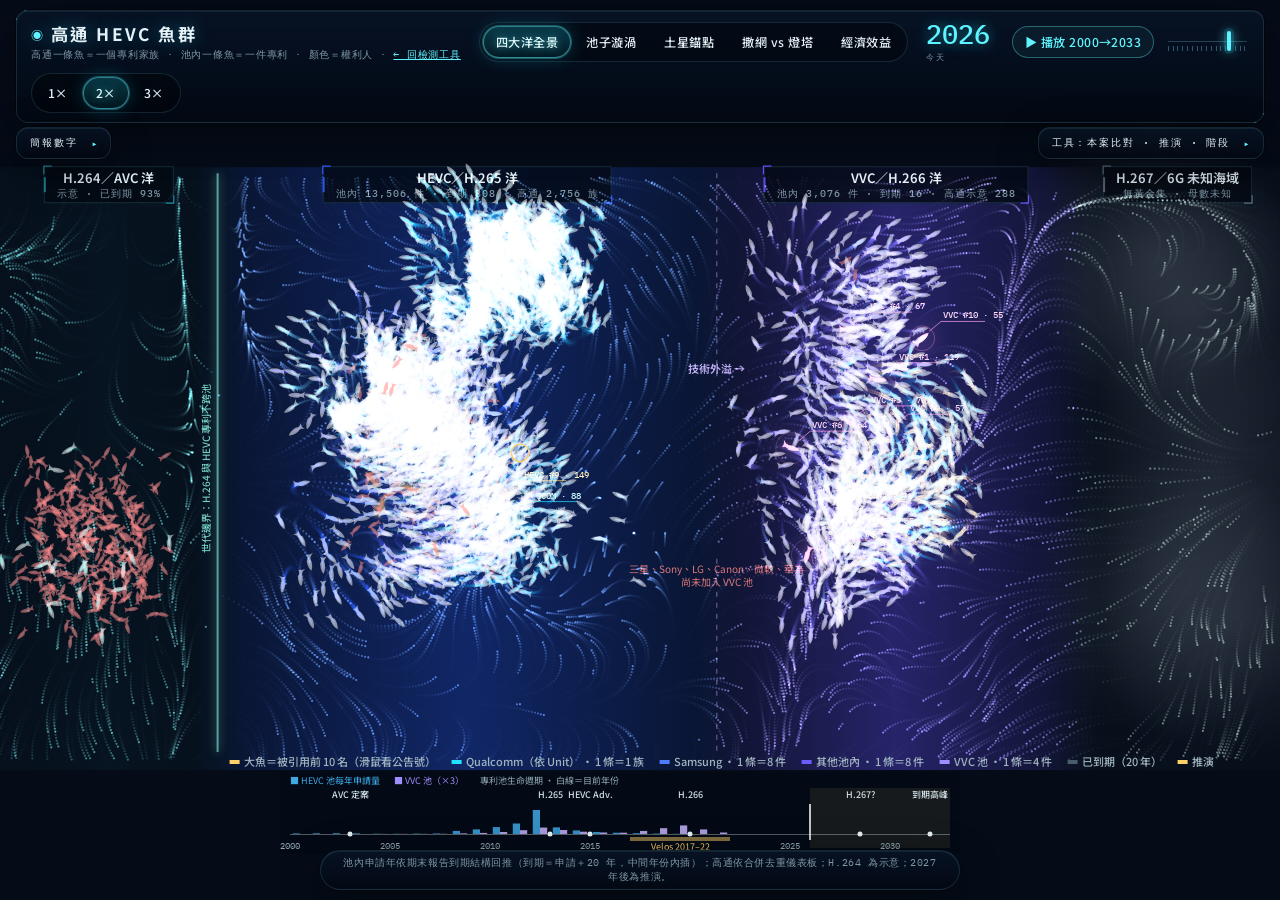
==== commit 8d5f6def: "Economics step 1: show fixed total hours/cost instead of running counter Co-Authored-By: Claude Opus" ====
--- a/demo/ocean.html
+++ b/demo/ocean.html
@@ -1083,8 +1083,8 @@
     const I=ECO.insp;if(!I.tgt||I.tgt.chk){let best=null,bd=1e12;for(const f of ECO.fish){if(f.chk)continue;const d=(f.x-I.x)**2+(f.y-I.y)**2;if(d<bd){bd=d;best=f}}I.tgt=best}
     if(I.tgt){I.x+=(I.tgt.x-I.x)*.06*SPEED;I.y+=(I.tgt.y-I.y)*.06*SPEED;if(Math.hypot(I.tgt.x-I.x,I.tgt.y-I.y)<5){I.tgt.chk=true;ECO.done++;ECO.floats.push({x:I.x,y:I.y,life:1,txt:"+$"+ECO.per.toLocaleString()})}}
     const k=ECO.done*scale,hh=k*H_PER;
-    setM(Math.round(hh).toLocaleString()+" h","假設每件 0.5 小時：全部 "+N.toLocaleString()+" 件需 "+Math.round(N*H_PER).toLocaleString()+" h ≈ "+(N*H_PER/H_YEAR).toFixed(1)+" 年",
-      money(k*ECO.per),"全部需 "+money(N*ECO.per)+"（單件 $"+ECO.per.toLocaleString()+"）","結論重現率","< 30%","不同專家判定常互相衝突","耗時（假設每件 0.5 h）")}
+    setM(Math.round(N*H_PER).toLocaleString()+" h",N.toLocaleString()+" 件 × 0.5 小時（假設）≈ "+(N*H_PER/H_YEAR).toFixed(1)+" 年；動畫中專家已驗 "+k.toLocaleString()+" 件",
+      money(N*ECO.per),N.toLocaleString()+" 件 × $"+ECO.per.toLocaleString()+"；動畫中已花 "+money(k*ECO.per),"結論重現率","< 30%","不同專家判定常互相衝突","耗時（假設每件 0.5 h）")}
   else if(st===1){const p=Math.min(1,t/5200);ringR=p*Math.hypot(W,H)*.75;
     for(const f of ECO.fish)if(!f.scan&&Math.hypot(f.x-cx,f.y-cy)<ringR)f.scan=true;
     const ac=N*AI_PER;
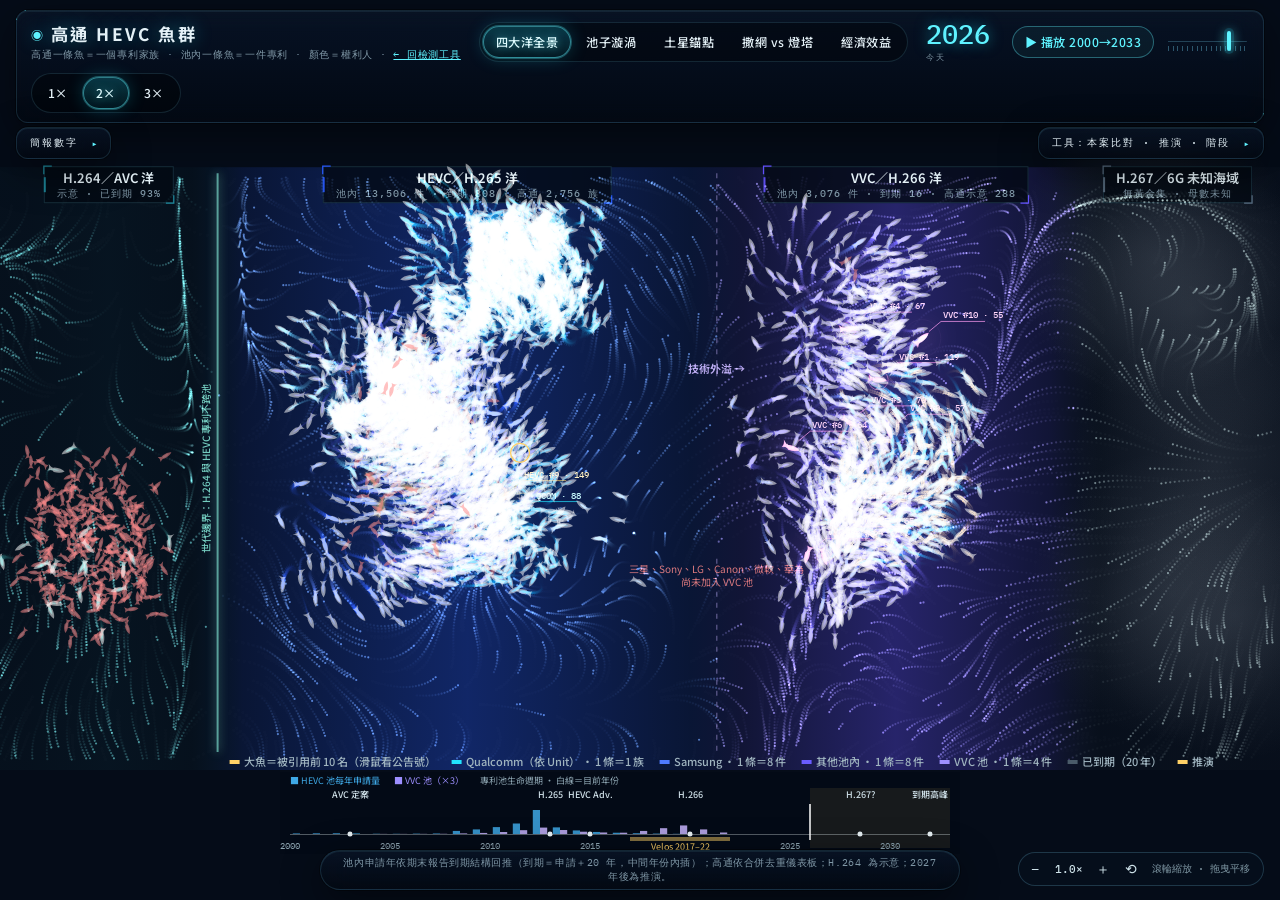
==== commit 8d8c4817: "Ocean demo: Sims-style camera zoom and pan Wheel or pinch to zoom toward the cursor (1x-4x), drag to" ====
--- a/demo/ocean.html
+++ b/demo/ocean.html
@@ -35,6 +35,13 @@
 html,body{height:100%}
 body{margin:0;background:radial-gradient(120% 90% at 50% 0%,var(--abyss-2) 0%,var(--abyss) 62%);color:var(--ink);font-family:var(--f-body);overflow:hidden;-webkit-font-smoothing:antialiased}
 #sea{position:fixed;inset:0;width:100%;height:100%;display:block;touch-action:none}
+#sea.grab{cursor:grabbing}
+#zoom{position:fixed;right:16px;bottom:14px;z-index:6;display:flex;align-items:center;gap:2px;padding:3px;border:1px solid rgba(120,200,230,.22);border-radius:999px;background:rgba(6,16,30,.72);backdrop-filter:blur(8px);font:500 11px 'IBM Plex Mono',monospace;color:#cfe3ea}
+#zoom button{all:unset;cursor:pointer;width:26px;height:26px;display:grid;place-items:center;border-radius:50%;font-size:14px;color:#cfe3ea}
+#zoom button:hover{background:rgba(120,200,230,.14)}#zoom button:focus-visible{outline:1px solid #7af0ff}
+#zoom #zmTxt{min-width:38px;text-align:center}#zoom em{font-style:normal;color:#7f97a3;font-size:10px;padding:0 10px 0 6px}
+#zoom[hidden]{display:none}#zoom.on{border-color:rgba(122,240,255,.5)}
+@media (max-width:860px){#zoom em{display:none}}
 /* HUD：深黑毛玻璃 + 1px 低透明發光邊 + 角落定位刻 */
 .hud{position:fixed;z-index:2;background:linear-gradient(180deg,rgba(10,22,40,.66),rgba(3,8,16,.72));border:1px solid var(--line);border-radius:12px;
   backdrop-filter:blur(18px) saturate(140%);-webkit-backdrop-filter:blur(18px) saturate(140%);
@@ -246,6 +253,7 @@
 </section>
 <div class="hud" id="prov">模擬個體依簡報統計分布生成，非真實專利清單；匯入家族清單後可換成真實魚群。</div>
 <div id="tip" hidden></div>
+<div id="zoom" role="group" aria-label="鏡頭縮放"><button type="button" id="zmOut" aria-label="拉遠">−</button><span id="zmTxt">1.0×</span><button type="button" id="zmIn" aria-label="拉近">＋</button><button type="button" id="zmReset" aria-label="復位" title="復位（雙擊畫面或按 0）">⟲</button><em>滾輪縮放 · 拖曳平移</em></div>
 
 <script>
 /* ======== figures from 「給組長的高通名單」/「高通SEP清單、方法論」 ======== */
@@ -279,7 +287,7 @@
 /* ======== canvas ======== */
 const cv=document.getElementById('sea');let ctx=cv.getContext('2d');const MAIN=ctx;let W=0,H=0,DPR=1;
 const trail=document.createElement('canvas'),trx=trail.getContext('2d');let SPEED=2,simT=0,lastNow=0;
-function resize(){DPR=Math.min(devicePixelRatio||1,2);W=innerWidth;H=innerHeight;cv.width=W*DPR;cv.height=H*DPR;MAIN.setTransform(DPR,0,0,DPR,0,0);trail.width=W*DPR;trail.height=H*DPR;trx.setTransform(DPR,0,0,DPR,0,0);layout();const hb=document.getElementById('top').getBoundingClientRect().bottom;document.getElementById('ledger').style.top=(hb+8)+'px';if(W>=860)document.getElementById('desk').style.top=(hb+8)+'px';else document.getElementById('desk').style.top=''}
+function resize(){DPR=Math.min(devicePixelRatio||1,2);W=innerWidth;H=innerHeight;cv.width=W*DPR;cv.height=H*DPR;MAIN.setTransform(DPR,0,0,DPR,0,0);trail.width=W*DPR;trail.height=H*DPR;trx.setTransform(DPR,0,0,DPR,0,0);if(typeof CAM!=='undefined')camClamp();layout();const hb=document.getElementById('top').getBoundingClientRect().bottom;document.getElementById('ledger').style.top=(hb+8)+'px';if(W>=860)document.getElementById('desk').style.top=(hb+8)+'px';else document.getElementById('desk').style.top=''}
 const reduce=matchMedia('(prefers-reduced-motion: reduce)').matches;
 
 /* ======== vortices ======== */
@@ -540,9 +548,22 @@
     const a=p.arm/5*6.283+p.off+Math.log(.06+p.u)*1.4*(p.k==="o"?-1:1)+t*.00025*(p.k==="q"?.72:1);
     (by.get(p.col)||by.set(p.col,[]).get(p.col)).push([V.x+Math.cos(a)*r,V.y+Math.sin(a)*r*.86,1+(1-p.u)*1.4])}
   for(const[col,arr]of by){ctx.fillStyle=col;ctx.globalAlpha=.85;ctx.beginPath();arr.forEach(([x,y,z])=>{ctx.moveTo(x+z,y);ctx.arc(x,y,z,0,6.283)});ctx.fill()}ctx.globalAlpha=1}
+/* ======== camera：拉遠拉近（滾輪／拖曳／雙擊復位／觸控雙指） ======== */
+const CAM={s:1,x:0,y:0,ts:1,tx:0,ty:0,MIN:1,MAX:4};
+function camClamp(){CAM.ts=Math.max(CAM.MIN,Math.min(CAM.MAX,CAM.ts));CAM.tx=Math.min(0,Math.max(W-W*CAM.ts,CAM.tx));CAM.ty=Math.min(0,Math.max(H-H*CAM.ts,CAM.ty))}
+function camZoomAt(sx,sy,f){const wx=(sx-CAM.tx)/CAM.ts,wy=(sy-CAM.ty)/CAM.ts;CAM.ts*=f;CAM.ts=Math.max(CAM.MIN,Math.min(CAM.MAX,CAM.ts));CAM.tx=sx-wx*CAM.ts;CAM.ty=sy-wy*CAM.ts;camClamp()}
+function camReset(){CAM.ts=1;CAM.tx=0;CAM.ty=0}
+function camApply(dt){const k=reduce?1:1-Math.pow(.0005,dt/1000*2.2);CAM.s+=(CAM.ts-CAM.s)*k;CAM.x+=(CAM.tx-CAM.x)*k;CAM.y+=(CAM.ty-CAM.y)*k;
+  if(Math.abs(CAM.ts-CAM.s)<.0005){CAM.s=CAM.ts;CAM.x=CAM.tx;CAM.y=CAM.ty}
+  /* 限制實際鏡頭也不露出畫外 */
+  CAM.x=Math.min(0,Math.max(W-W*CAM.s,CAM.x));CAM.y=Math.min(0,Math.max(H-H*CAM.s,CAM.y));
+  const a=DPR*CAM.s;MAIN.setTransform(a,0,0,a,DPR*CAM.x,DPR*CAM.y);trx.setTransform(a,0,0,a,DPR*CAM.x,DPR*CAM.y);
+  const z=document.getElementById('zmTxt');if(z){const t=CAM.ts.toFixed(1)+"×";if(z.textContent!==t)z.textContent=t}
+  document.getElementById('zoom')?.classList.toggle('on',CAM.ts>1.01)}
+const toWorld=(cx,cy)=>[(cx-CAM.x)/CAM.s,(cy-CAM.y)/CAM.s];
 function hexA(h,a){const n=parseInt(h.slice(1),16);return `rgba(${n>>16},${n>>8&255},${n&255},${a})`}
 function frame(now){
-  const dtt=Math.min(50,now-(lastNow||now));lastNow=now;const sp=SPEED*(reduce?.3:1);
+  const dtt=Math.min(50,now-(lastNow||now));lastNow=now;const sp=SPEED*(reduce?.3:1);camApply(dtt);
   if(mode==="net"){NET.tt+=dtt*sp;netFrame(now);requestAnimationFrame(frame);return}
   if(mode==="ocean"){OC.tt+=dtt*sp;ocFrame(OC.tt,now);requestAnimationFrame(frame);return}
   if(mode==="eco"){ECO.tt+=dtt*sp;ecoFrame(ECO.tt,dtt*sp);requestAnimationFrame(frame);return}
@@ -553,7 +574,7 @@
   if(mode==="vortex")drawStreams(t);
   if(mode==="saturn"){const back=[],front=[];for(const f of fish)((f.z??0)<0?back:front).push(f);drawBatch(back,.28);drawBatch(front,.62)}
   else drawBatch(fish,1);
-  ctx.globalCompositeOperation="source-over";ctx=MAIN;ctx.globalCompositeOperation="lighter";ctx.drawImage(trail,0,0,W,H);ctx.globalCompositeOperation="source-over";
+  ctx.globalCompositeOperation="source-over";ctx=MAIN;ctx.globalCompositeOperation="lighter";ctx.save();ctx.setTransform(DPR,0,0,DPR,0,0);ctx.drawImage(trail,0,0,W,H);ctx.restore();ctx.globalCompositeOperation="source-over";
   if(mode==="saturn"){drawRingDust(t,true);drawThalFront(t,now)}
   if(mode==="vortex")drawVortexWaves(t);
   for(const f of fish){if(!f.big||f.alpha<.3)continue;const B=f.big,sz=4.4+Math.min(2,Math.sqrt(B.cites)/15),br=.5+.5*Math.sin(now*.0032+B.rank*1.7),c=B.pool==="q"?["#22e3ff","#c9fbff"]:["#ffd166","#fff1c2"];
@@ -581,7 +602,7 @@
 function setPhase(i){phase=i;[...phBox.children].forEach((b,j)=>b.setAttribute('aria-pressed',j===i));document.getElementById('phaseNote').textContent=PHASES[i][3]}
 setPhase(4);
 document.getElementById('armKeys').innerHTML=ARMS.map(([k,l,c])=>`<div class="key"><i style="background:${ARM_COL[k]}"></i><span>${k} ${l}</span><em>~${c.toLocaleString()}</em></div>`).join('');
-function setMode(m){mode=m;document.getElementById('mEco').setAttribute('aria-pressed',m==="eco");document.getElementById('eco').hidden=m!=="eco";
+function setMode(m){mode=m;if(typeof CAM!=='undefined'){camReset();CAM.s=1;CAM.x=CAM.y=0}const zm=document.getElementById('zoom');if(zm)zm.hidden=m==="eco";document.getElementById('mEco').setAttribute('aria-pressed',m==="eco");document.getElementById('eco').hidden=m!=="eco";
   document.getElementById('desk').hidden=m==="eco";document.getElementById('prov').textContent=m==="ocean"?"池內申請年依期末報告到期結構回推（到期＝申請＋20 年，中間年份內插）；高通依合併去重儀表板；H.264 為示意；2027 年後為推演。":m==="eco"?"母數依期末報告；單件 US$10,000 依 TCL v. Ericsson 判決 p.30（Via Licensing）。魚為示意個體。":"模擬個體依簡報統計分布生成，非真實專利清單；匯入家族清單後可換成真實魚群。";
   document.getElementById('mOcean').setAttribute('aria-pressed',m==="ocean");document.getElementById('mVortex').setAttribute('aria-pressed',m==="vortex");document.getElementById('mSaturn').setAttribute('aria-pressed',m==="saturn");
   document.getElementById('mNet').setAttribute('aria-pressed',m==="net");document.getElementById('deskNet').hidden=m!=="net";
@@ -633,12 +654,12 @@
 
 /* hover */
 const tip=document.getElementById('tip');
-cv.addEventListener('pointermove',e=>{if(mode==="net"||mode==="eco")return;
-  if(mode==="ocean"){let bb=null,bdd=900;for(const f of OC.fish){if(!f.big||f.alpha<.3)continue;const d=(f.x-e.clientX)**2+(f.y-e.clientY)**2;if(d<bdd){bdd=d;bb=f}}
+cv.addEventListener('pointermove',e=>{if(DRAG.on||mode==="net"||mode==="eco")return;const [WX,WY]=toWorld(e.clientX,e.clientY);const R2=1/(CAM.s*CAM.s);
+  if(mode==="ocean"){let bb=null,bdd=900*R2;for(const f of OC.fish){if(!f.big||f.alpha<.3)continue;const d=(f.x-WX)**2+(f.y-WY)**2;if(d<bdd){bdd=d;bb=f}}
     if(bb){hover=bb;const B=bb.big,dead=ocDead(bb);const pl=B.pool==="hevc"?"HEVC 池 被引用第 "+B.rank+" 名":B.pool==="vvc"?"VVC 池 被引用第 "+B.rank+" 名":"高通 · 撒網 vs 燈塔示範案";
       tip.innerHTML=`<b style="font-family:var(--f-mono)">${esc(B.no)}</b><br>${esc(pl)}<br>權利人：${esc(B.own)}<br>被引用 <b>${B.cites}</b> 次${B.yr?" · 申請 "+esc(B.yr):""}<br>${esc(B.sum)}${B.pool!=="q"?"<br>"+(dead?"已屆 20 年，到期":"仍在有效期"):""}<br><span style="color:var(--dim)">出處：${B.pool==="q"?"Google Patents":"期末報告表 "+(B.pool==="hevc"?"11":"13")}</span>`;
       tip.hidden=false;tip.style.left=Math.min(e.clientX+14,W-290)+'px';tip.style.top=(e.clientY+14)+'px';return}}
-  let best=null,bd=144;for(const f of (mode==="ocean"?OC.fish:fish)){if(f.alpha<.35||(mode==="ocean"&&f.big))continue;const dx=f.x-e.clientX,dy=f.y-e.clientY,d=dx*dx+dy*dy;if(d<bd){bd=d;best=f}}
+  let best=null,bd=144*R2;for(const f of (mode==="ocean"?OC.fish:fish)){if(f.alpha<.35||(mode==="ocean"&&f.big))continue;const dx=f.x-WX,dy=f.y-WY,d=dx*dx+dy*dy;if(d<bd){bd=d;best=f}}
   hover=best;if(!best){tip.hidden=true;return}
   if(mode==="ocean"&&best.who!=="q"){const nm={a:"H.264 池（示意）",s:"Samsung · HEVC 池",o:"其他權利人 · HEVC 池",v:esc(best.vk||"")+" · VVC 池"}[best.who];
     const per=best.who==="v"?"1 條＝4 件":best.who==="a"?"示意個體":"1 條＝8 件";
@@ -657,6 +678,20 @@
   tip.innerHTML=`<b>${best.ghost?"推演家族（外推）":"關鍵字雜訊"}</b> · ${who}${best.year?" · "+best.year:""}${best.geo?" · "+best.geo:""}<br>${best.arm?esc(best.arm+" "+ARM_SECT[best.arm].label)+"<br>":""}${best.ghost?"外推年份新家族":"被引 "+best.cites+" 次"}${best.star?"<br>"+best.star:""}${role?"<br>"+role:""}`;
   tip.hidden=false;tip.style.left=Math.min(e.clientX+14,W-250)+'px';tip.style.top=(e.clientY+14)+'px'});
 cv.addEventListener('pointerleave',()=>{hover=null;tip.hidden=true});
+const DRAG={on:false,id:null,x:0,y:0,moved:0,pts:new Map(),pinch:0};
+cv.addEventListener('wheel',e=>{e.preventDefault();if(mode==="eco")return;const f=Math.exp(-e.deltaY*(e.ctrlKey?.01:.0015));camZoomAt(e.clientX,e.clientY,f)},{passive:false});
+cv.addEventListener('pointerdown',e=>{DRAG.pts.set(e.pointerId,[e.clientX,e.clientY]);if(DRAG.pts.size===2){const [a,b]=[...DRAG.pts.values()];DRAG.pinch=Math.hypot(a[0]-b[0],a[1]-b[1])}
+  if(mode==="eco"||(CAM.ts<=1.001&&e.pointerType==="mouse"))return;DRAG.on=true;DRAG.x=e.clientX;DRAG.y=e.clientY;DRAG.moved=0;cv.setPointerCapture(e.pointerId);cv.classList.add('grab');hover=null;tip.hidden=true});
+cv.addEventListener('pointermove',e=>{if(!DRAG.pts.has(e.pointerId))return;DRAG.pts.set(e.pointerId,[e.clientX,e.clientY]);
+  if(DRAG.pts.size===2){const [a,b]=[...DRAG.pts.values()],d=Math.hypot(a[0]-b[0],a[1]-b[1]);if(DRAG.pinch)camZoomAt((a[0]+b[0])/2,(a[1]+b[1])/2,d/DRAG.pinch);DRAG.pinch=d;return}
+  if(!DRAG.on)return;const dx=e.clientX-DRAG.x,dy=e.clientY-DRAG.y;DRAG.x=e.clientX;DRAG.y=e.clientY;DRAG.moved+=Math.abs(dx)+Math.abs(dy);
+  CAM.tx+=dx;CAM.ty+=dy;camClamp();CAM.x=CAM.tx;CAM.y=CAM.ty});
+const dragEnd=e=>{DRAG.pts.delete(e.pointerId);if(DRAG.pts.size<2)DRAG.pinch=0;if(DRAG.pts.size===0){DRAG.on=false;cv.classList.remove('grab')}};
+cv.addEventListener('pointerup',dragEnd);cv.addEventListener('pointercancel',dragEnd);
+cv.addEventListener('dblclick',e=>{if(mode==="eco")return;if(CAM.ts>1.01)camReset();else camZoomAt(e.clientX,e.clientY,2.5)});
+document.getElementById('zmIn').onclick=()=>camZoomAt(W/2,H/2,1.5);document.getElementById('zmOut').onclick=()=>camZoomAt(W/2,H/2,1/1.5);document.getElementById('zmReset').onclick=camReset;
+addEventListener('keydown',e=>{if(mode==="eco"||e.target.closest('input,textarea,select'))return;if(e.key==="+"||e.key==="=")camZoomAt(W/2,H/2,1.4);else if(e.key==="-"||e.key==="_")camZoomAt(W/2,H/2,1/1.4);else if(e.key==="0")camReset();
+  else if(CAM.ts>1.01&&e.key.startsWith("Arrow")){const st=60;if(e.key==="ArrowLeft")CAM.tx+=st;if(e.key==="ArrowRight")CAM.tx-=st;if(e.key==="ArrowUp")CAM.ty+=st;if(e.key==="ArrowDown")CAM.ty-=st;camClamp();e.preventDefault()}});
 
 /* ======== 撒網 vs 燈塔 ======== */
 const NET={step:0,tt:0,fish:[],bagX:0,bagY:0};
@@ -739,7 +774,7 @@
   const AC=Object.values(ARM_COL);const byc=new Map();grp.blue.forEach(f=>{const c=AC[Math.floor(f.jit*6)];(byc.get(c)||byc.set(c,[]).get(c)).push(f)});
   for(const[c,arr]of byc)paint(arr,c,.55,2.6);
   paint(grp.B,COL.B,.6,2.6);paint(grp.A,COL.A,.6,2.6);paint(grp.AB,COL.gold,st===3?.95:.75,st===3?3.4:2.9);
-  ctx.globalCompositeOperation="source-over";ctx=MAIN;ctx.globalCompositeOperation="lighter";ctx.drawImage(trail,0,0,W,H);ctx.globalCompositeOperation="source-over";
+  ctx.globalCompositeOperation="source-over";ctx=MAIN;ctx.globalCompositeOperation="lighter";ctx.save();ctx.setTransform(DPR,0,0,DPR,0,0);ctx.drawImage(trail,0,0,W,H);ctx.restore();ctx.globalCompositeOperation="source-over";
   // net
   if(st<2){const nx=haul>0?NET.bagX-netW*.5:front-netW,ny=haul>0?NET.bagY-(netBot-netTop)*(.5-haul*.25):netTop,nh=(netBot-netTop)*(1-haul*.5),nw=netW*(1-haul*.4);
     ctx.strokeStyle=st===0?"rgba(220,230,236,.35)":"rgba(127,224,208,.55)";ctx.lineWidth=1;const mesh=st===0?26:12;
@@ -994,7 +1029,7 @@
     arr.forEach(f=>fishPath(f,sm*(f.who==="o"||f.who==="a"?2.2:(1.8+Math.min(Math.log10(f.cites+1),2.9)*.7))));
     if(col==="G"){ctx.strokeStyle=COL.gold;ctx.lineWidth=1;ctx.stroke()}else{ctx.fillStyle=col;ctx.fill()}}
   ctx.globalAlpha=1;ctx.globalCompositeOperation="source-over";ctx=MAIN;
-  ctx.globalCompositeOperation="lighter";ctx.drawImage(trail,0,0,W,H);ctx.globalCompositeOperation="source-over";
+  ctx.globalCompositeOperation="lighter";ctx.save();ctx.setTransform(DPR,0,0,DPR,0,0);ctx.drawImage(trail,0,0,W,H);ctx.restore();ctx.globalCompositeOperation="source-over";
   ctx.globalAlpha=.45;ctx.fillStyle="#56697a";ctx.beginPath();for(const f of OC.fish)if(f.died&&!f.big&&f.alpha>.03)fishPath(f,1.9);ctx.fill();ctx.globalAlpha=1;
   // 名魚：報告中被引用前 10 名（大魚、金邊；到期後變灰但仍保留大小）
   for(const f of OC.fish){if(!f.big||f.alpha<.05)continue;const B=f.big,dead=f.died;
@@ -1106,7 +1141,7 @@
       put(f.cls==="TP"?"#4dff9a":f.cls==="FP"?"#ff4f6d":f.cls==="FN"?"#5b5030":"#2f4150",f)}
     else put(f.gold?"#3ddcff":"#7c6bff",f)}
   for(const[c,arr]of grp){ctx.fillStyle=c;ctx.globalAlpha=.9;ctx.beginPath();arr.forEach(f=>fishPath(f,2.5));ctx.fill()}
-  ctx.globalAlpha=1;ctx=MAIN;ctx.globalCompositeOperation="lighter";ctx.drawImage(trail,0,0,W,H);ctx.globalCompositeOperation="source-over";
+  ctx.globalAlpha=1;ctx=MAIN;ctx.globalCompositeOperation="lighter";ctx.save();ctx.setTransform(DPR,0,0,DPR,0,0);ctx.drawImage(trail,0,0,W,H);ctx.restore();ctx.globalCompositeOperation="source-over";
   if(st===2){ctx.strokeStyle="rgba(255,209,102,.8)";ctx.lineWidth=1;ctx.beginPath();for(const f of ECO.fish)if(f.cls==="FN"&&f.jit<ECO.p2){ctx.moveTo(f.x+5,f.y);ctx.arc(f.x,f.y,5,0,6.283)}ctx.stroke()}
   if(st===0&&ECO.insp){const I=ECO.insp;const lg=ctx.createRadialGradient(I.x,I.y,0,I.x,I.y,40);lg.addColorStop(0,"rgba(255,230,160,.55)");lg.addColorStop(1,"rgba(255,230,160,0)");ctx.fillStyle=lg;ctx.beginPath();ctx.arc(I.x,I.y,40,0,6.283);ctx.fill();
     ctx.font="700 12px 'Noto Sans TC',sans-serif";ctx.fillStyle="#ffe6a0";ctx.textAlign="center";ctx.fillText("專家",I.x,I.y-22);
@@ -1128,6 +1163,5 @@
 fish.forEach(f=>{const p=target(f,0);f.x=p[0]+(rnd()-.5)*40;f.y=p[1]+(rnd()-.5)*40});
 requestAnimationFrame(frame);
 </script>
-
 </body>
 </html>
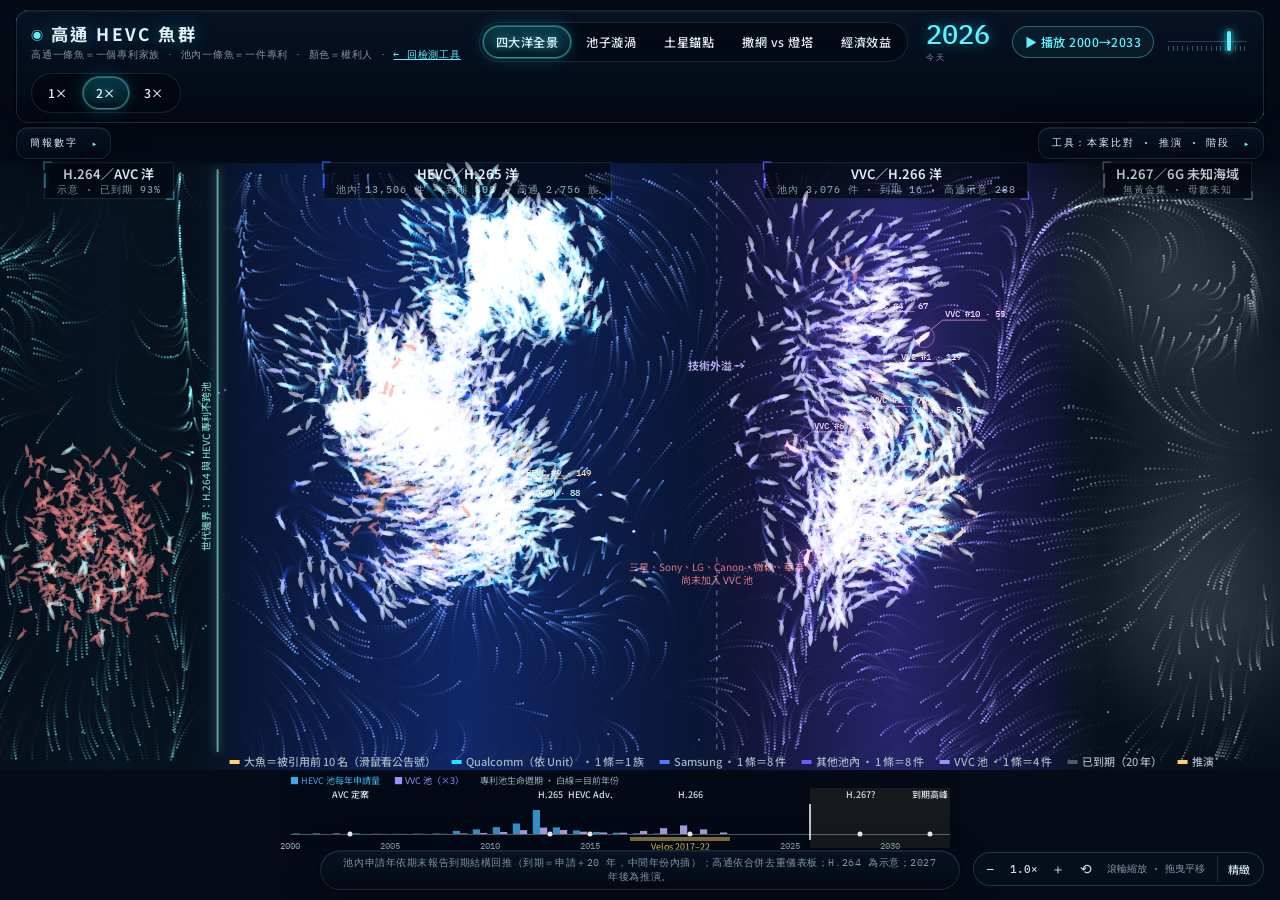
==== commit ebcbe443: "Ocean demo: real Qualcomm list on hover, Saturn phase effects, cinematic economics page, smooth mode" ====
--- a/demo/ocean.html
+++ b/demo/ocean.html
@@ -39,6 +39,7 @@
 #zoom{position:fixed;right:16px;bottom:14px;z-index:6;display:flex;align-items:center;gap:2px;padding:3px;border:1px solid rgba(120,200,230,.22);border-radius:999px;background:rgba(6,16,30,.72);backdrop-filter:blur(8px);font:500 11px 'IBM Plex Mono',monospace;color:#cfe3ea}
 #zoom button{all:unset;cursor:pointer;width:26px;height:26px;display:grid;place-items:center;border-radius:50%;font-size:14px;color:#cfe3ea}
 #zoom button:hover{background:rgba(120,200,230,.14)}#zoom button:focus-visible{outline:1px solid #7af0ff}
+#zoom button.q{width:auto;padding:0 10px;border-radius:999px;font:500 11px 'Noto Sans TC',sans-serif;border-left:1px solid rgba(120,200,230,.2);border-radius:0 999px 999px 0}#zoom button.q[aria-pressed=true]{color:#ffd166}
 #zoom #zmTxt{min-width:38px;text-align:center}#zoom em{font-style:normal;color:#7f97a3;font-size:10px;padding:0 10px 0 6px}
 #zoom[hidden]{display:none}#zoom.on{border-color:rgba(122,240,255,.5)}
 @media (max-width:860px){#zoom em{display:none}}
@@ -145,12 +146,38 @@
   .brand h1{font-size:.98rem}.yr{font-size:1.3rem}
 }
 @media (prefers-reduced-motion:reduce){.brand h1::before{animation:none}}
+/* ======== 電影式字幕（土星錨點、經濟效益）：參考 FABLE 簡報導覽版 ======== */
+#cine{position:fixed;z-index:1;left:max(28px,env(safe-area-inset-left,0px));right:max(28px,env(safe-area-inset-right,0px));top:120px;display:flex;align-items:flex-start;justify-content:space-between;gap:24px;pointer-events:none}
+#cine .cl{min-width:0;max-width:52%}
+#cine .ck{margin:0 0 4px;font:500 clamp(.6rem,.85vw,.78rem) var(--f-mono);letter-spacing:.26em;color:var(--sonar);text-transform:uppercase}
+#cine .ck::before{content:"";display:inline-block;width:22px;height:1px;background:var(--sonar);vertical-align:middle;margin-right:10px;box-shadow:0 0 8px var(--sonar)}
+#cine .ch{font:700 clamp(1.1rem,2vw,2.05rem)/1.22 var(--f-display);letter-spacing:.04em;color:#f3fbff;text-shadow:0 0 28px rgba(34,227,255,.4),0 2px 14px rgba(0,0,0,.9)}
+#cine .cs{margin:6px 0 0;font:400 clamp(.74rem,1.05vw,1rem)/1.55 var(--f-body);color:#c3d6e0;text-shadow:0 1px 10px rgba(0,0,0,.95)}
+#cine .cr{text-align:right;flex:0 0 auto;max-width:42%}
+#cine .cn{display:block;font:500 clamp(2rem,4vw,4.2rem)/1 var(--f-mono);font-variant-numeric:tabular-nums;color:var(--sonar);text-shadow:0 0 34px rgba(34,227,255,.65),0 0 2px #fff}
+#cine .cn.gold{color:var(--gold);text-shadow:0 0 34px rgba(255,209,102,.7),0 0 2px #fff}
+#cine .cn.red{color:#ff8a8a;text-shadow:0 0 34px rgba(255,107,107,.7),0 0 2px #fff}
+#cine .cn.grey{color:#c9d6de;text-shadow:0 0 24px rgba(200,220,235,.35)}
+#cine .cu{display:block;margin-top:6px;font:500 clamp(.68rem,.95vw,.95rem) var(--f-body);letter-spacing:.05em;color:#d5e6ee;text-shadow:0 1px 10px rgba(0,0,0,.95)}
+#cine button{pointer-events:auto;margin-top:10px;color:#1a1204;background:linear-gradient(180deg,#ffe2a0,#ffc94d);border-color:#ffd166;font-weight:700;box-shadow:0 0 18px rgba(255,209,102,.35)}
+#cine button:hover{color:#1a1204;box-shadow:0 0 26px rgba(255,209,102,.6)}
+#cine.in .ck{animation:capK .7s both}
+#cine.in .ch{animation:capH .9s cubic-bezier(.2,.8,.2,1) both .08s}
+#cine.in .cs{animation:capK .9s both .35s}
+#cine.in .cr{animation:capN .9s cubic-bezier(.2,.8,.2,1) both .2s}
+@keyframes capK{from{opacity:0;transform:translateY(8px)}to{opacity:1;transform:none}}
+@keyframes capH{from{opacity:0;transform:translateY(14px);filter:blur(10px);letter-spacing:.3em}to{opacity:1;transform:none;filter:none;letter-spacing:.04em}}
+@keyframes capN{from{opacity:0;transform:scale(1.25);filter:blur(12px)}to{opacity:1;transform:none;filter:none}}
+#vig{position:fixed;inset:0;z-index:1;pointer-events:none;opacity:0;transition:opacity .8s;background:radial-gradient(120% 95% at 50% 55%,transparent 55%,rgba(1,4,10,.75) 100%)}
+body.cine #vig{opacity:1}
+@media (max-width:860px){#cine{left:14px;right:14px;gap:4px;flex-direction:column}#cine .cl,#cine .cr{max-width:100%;text-align:left}#cine .cs{display:none}#cine .ck{letter-spacing:.12em}#cine .ch{font-size:1rem}#cine .cn{font-size:1.6rem}#cine .cu{font-size:.66rem}#cine button{margin-top:6px;padding:4px 10px}}
+@media (prefers-reduced-motion:reduce){#cine.in .ck,#cine.in .ch,#cine.in .cs,#cine.in .cr{animation:none}}
 </style>
-
-<canvas id="sea" aria-label="高通 HEVC 標準必要專利魚群模擬"></canvas>
 
 </head>
 <body>
+<canvas id="sea" aria-label="高通 HEVC 標準必要專利魚群模擬"></canvas>
+
 <header class="hud" id="top">
   <div class="brand"><h1>高通 HEVC 魚群</h1><p>高通一條魚＝一個專利家族 · 池內一條魚＝一件專利 · 顏色＝權利人 · <a href="../index.html" style="color:#5ff3ff">← 回檢測工具</a></p></div>
   <div class="tabs" role="group" aria-label="檢視模式">
@@ -252,8 +279,10 @@
   <p class="note" id="eNote"></p>
 </section>
 <div class="hud" id="prov">模擬個體依簡報統計分布生成，非真實專利清單；匯入家族清單後可換成真實魚群。</div>
+<div id="vig" aria-hidden="true"></div>
+<div id="cine" hidden aria-live="polite"><div class="cl"><p class="ck"></p><div class="ch"></div><p class="cs"></p><button type="button" id="satPlay" hidden>▶ 播放四步驟 Phase 0 → 4</button></div><div class="cr"><b class="cn"></b><span class="cu"></span></div></div>
 <div id="tip" hidden></div>
-<div id="zoom" role="group" aria-label="鏡頭縮放"><button type="button" id="zmOut" aria-label="拉遠">−</button><span id="zmTxt">1.0×</span><button type="button" id="zmIn" aria-label="拉近">＋</button><button type="button" id="zmReset" aria-label="復位" title="復位（雙擊畫面或按 0）">⟲</button><em>滾輪縮放 · 拖曳平移</em></div>
+<div id="zoom" role="group" aria-label="鏡頭縮放"><button type="button" id="zmOut" aria-label="拉遠">−</button><span id="zmTxt">1.0×</span><button type="button" id="zmIn" aria-label="拉近">＋</button><button type="button" id="zmReset" aria-label="復位" title="復位（雙擊畫面或按 0）">⟲</button><em>滾輪縮放 · 拖曳平移</em><button type="button" id="qBtn" class="q" aria-pressed="false" title="精緻＝完整光影；流暢＝簡化魚形與光暈，給較慢的電腦用（魚的數量不變）">精緻</button></div>
 
 <script>
 /* ======== figures from 「給組長的高通名單」/「高通SEP清單、方法論」 ======== */
@@ -280,14 +309,16 @@
   "2A":["merge","merging","合併","合并"],
   "1A":["quantization parameter","quantisation","qp","delta qp","量化參數","量化参数","量化"]};
 
+/* ======== 高通 3,044 個專利家族：來自《合併去重主表》（公告號、標題、最早優先權日、被引、首次貢獻 Unit、所有 Unit、家族成員數） ======== */
+const QREC=[["AU2012267737A1","Enhanced intra-prediction mode signaling for video coding using neighb…","2011-06-09",0,"6B","6B",0],["BR112014012952A2","DEPTH COMPONENT REMOVAL FOR THREE-DIMENSIONAL VIDEO ENCODING COMPATIBL…","2011-11-30",0,"6B","6B",57],["BR112014022947A2","CODING OF THE MOTION VECTOR and BI-PREDICTION IN HEVC and ITS EXTENSIONS","2012-03-16",0,"6B","6B|7A",0],["BR112014025753A2","THE GROUPS and CODING COEFFICIENT OF EACH COEFFICIENT SCANS THE COEFFI…","2012-04-16",0,"6B","6B",0],["BR112016001129A2","DISABLEMENT OF FILTERING FOR INTRAPREVISÃO","2013-07-19",0,"6B","6B",0],["BR112016004182A2","RESIDUAL PREDICTION FOR INTRA-BLOCK COPY","2013-08-27",0,"6B","6B",0],["BR112016008228A2","DEVICE and METHOD FOR SCALABLE CODING OF THE VIDEO INFORMATION","2013-10-14",0,"6B","6B",0],["BR112016008239A2","DEVICE and METHOD FOR SCALABLE CODING OF THE VIDEO INFORMATION","2013-10-14",0,"6B","6B",0],["BR112016008953A2","THE DRIVING DATA OF THE BIT FLOW WITH EXTENSION-STANDARD OF THE VIDEO…","2013-10-23",0,"6B","6B",0],["BR112016009405A2","PREDICTION OF RESIDUAL INTERCOR ADAPTIVE COMPONENT","2013-10-28",0,"6B","6B",0],["BR112016021033A2","CODING IN INTRA MODE OF RESTRICTED DEPTH FOR CODING VIDEO FROM 3D","2014-03-13",0,"6B","6B",0],["BR112016021138A2","THE LEVEL OF CODING COEFFICIENT IN A PROCESS OF CODING THE VIDEO","2014-03-14",0,"6B","6B",0],["BR112016021146A2","IN VIDEO CODING BASED ON PALETTE","2014-03-14",0,"6B","6B",0],["BR112016021148A2","IN UNLOCKING FILTRATION USING DISTANCE FROM PIXEL","2014-03-14",0,"6B","6B",0],["BR112016021463A2","SYSTEMS and METHODS FOR DIRECT THE TRANSFORMED LOW COMPLEXITY WITH the…","2014-03-17",0,"6B","6B",0],["BR112016021472A2","SYSTEMS and METHODS FOR DIRECT THE TRANSFORMED LOW COMPLEXITY WITH the…","2014-03-17",0,"6B","6B",0],["BR112016021484A2","PROCESSES THE QUANTISER FOR MODULATION OF THE PULSE CODE RESIDUAL DIFF…","2014-03-17",0,"6B","6B",0],["BR112016027291A2","PARAMETERS OF MAXIMUM PALETTE IN THE VIDEO CODING WITH BASE ON THE PAL…","2014-05-22",0,"6B","6B",0],["BR112016030194A2","THE VIDEO CODING OF REFUSE","2014-06-25",0,"6B","6B",0],["BR112016030209A2","THE VIDEO CODING WITH MULTIPLE LAYERS","2014-06-25",0,"6B","6B",0],["BR112016030211A2","THE RESTRICTION OF FLOW IN ACCORDANCE WITH BIT OF CODING SCALABLE VIDEO","2014-06-26",0,"6B","6B",0],["BR112016030214A2","THE VIDEO ENCRYPTION IN MULTIPLE LAYERS","2014-06-25",0,"6B","6B",0],["BR112017026384A2","DERIVATION OF PARAMETERS OF CONTROL RANGE OF COLORS AND TABLES OF ENCO…","2015-06-08",0,"6B","6B",0],["BR112017026387A2","PROCESSING OF HIGH DYNAMIC RANGE and COLOR GAMUT OF VIDEO DATA OF WIDE…","2015-06-08",0,"6B","6B",0],["BR112017026435A2","CONSTANT APPROACH OF ADAPTIVE LUMINANCE FOR VIDEO CODING OF LARGE DYNA…","2015-06-08",0,"6B","6B",0],["BR112017026494A2","SYSTEMS AND METHODS FOR DETERMINING STATUS OF MOTION COMPENSATION FOR…","2015-06-09",0,"6B","6B|7A",0],["BR112017027055A2","INTRAPREDIÇÃO and ENCODING OF INTRAMODO","2015-06-18",0,"6B","6B",0],["BR112017027066A2","INTRAPREDIÇÃO and ENCODING OF INTRAMODO","2015-06-18",0,"6B","6B",0],["BR112017027369A2","INTRAPREDIÇÃO and ENCODING OF INTRAMODO","2015-06-18",0,"6B","6B",0],["BR112017027375A2","INTRAPREDIÇÃO and ENCODING OF INTRAMODO","2015-06-18",0,"6B","6B",0],["BR112017027379A2","INTRAPREDIÇÃO and ENCODING OF INTRAMODO","2015-06-18",0,"6B","6B",0],["BR112018005429A2","RESTRICTION OF SIGNED VALUES OF PIXEL OF ESCAPE CODING MODE OF VIDEO P…","2015-09-18",0,"6B","6B",0],["BR112018005568A2","MESSAGES INFORMATION FOR ADDITIONAL IMPROVEMENT (I) FOR HIGH DYNAMIC R…","2015-09-21",0,"6B","6B",0],["BR112018005633A2","IMPLANTATION OF FIXED POINT OF ADJUSTING RANGE OF COMPONENTS OF VIDEO…","2015-09-21",0,"6B","6B",0],["BR112018005702A2","COMPLIANT VIDEO DECODER FOR VIDEO CODING OF HIGH DYNAMIC RANGE (HDR) U…","2015-09-22",0,"6B","6B",0],["CA2867756A1","BYPASS BINS FOR REFERENCE INDEX CODING IN VIDEO CODING","2012-04-11",0,"6B","6B",33],["CN103329525A","for the combined reference picture list construction of video decoding","2011-01-22",5,"6B","6B",10],["CN103329530A","the sub slices in video coding","2011-01-26",12,"6B","6B",16],["CN103416074B","A buffer management in video codec","2011-03-08",0,"6B","6B",0],["CN103621095B","for filling the boundary pixel of video decoding in-frame prediction","2011-06-13",0,"6B","6B",34],["CN103636208A","for context-adaptive entropy decoding of non-square block in a video c…","2011-07-01",35,"6B","6B",13],["CN103636213B","decoding the last significant transform coefficients","2011-06-28",0,"6B","6B",0],["CN103636225A","SIGNALING SYNTAX ELEMENTS FOR TRANSFORM COEFFICIENTS FOR SUB-SETS OF A…","2011-06-30",34,"6B","6B",36],["CN103947210A","via random access high-level decoded picture buffer (DPB) management i…","2011-10-31",10,"6B","6B",35],["CN103975532A","for context and probability initialization of context state entropy de…","2011-11-03",8,"6B","6B",35],["CN103999463A","for decoding the picture order count value identifying long-term refer…","2011-12-02",0,"6B","6B",62],["CN104012091A","A self-adaptive center band offset filter for video coding","2011-11-04",2,"6B","6B",27],["CN104067524A","Context self-adaption entropy coding with simplified initial value set","2012-01-19",13,"6B","6B",9],["CN104081778A","parallel range derived implicit motion estimation","2012-01-31",2,"6B","6B|DI_Base|PNS",9],["CN104126301A","in a video coding using codebook for decoding the loop filter parameters","2012-02-22",5,"6B","6B",10],["CN104221378A","Uniform particle size for quantization matrix in video coding","2012-04-16",22,"6B","6B",7],["CN104247417A","for beta offset control of the deblocking filter in video coding","2012-04-13",5,"6B","6B",6],["CN104247430A","marked with broken chain picture of reference picture in video sequence","2012-04-20",8,"6B","6B",92],["CN104272742A","weighted prediction parameter decoding","2012-04-03",10,"6B","6B",9],["CN104322071A","parameter set decoding","2012-04-26",5,"6B","6B",8],["CN104429081A","based on streaming transmission of clean random access (CRA) picture","2012-06-28",1,"6B","6B",43],["CN104471946B","transmitted by signal lossless decoding mode and pulse code modulation…","2012-06-18",0,"6B","6B",10],["CN104509111A","Sample self-adaption offset (SAO) coding","2012-06-18",4,"6B","6B",5],["CN104662919A","Coding picture buffer removal time of access unit in video coding","2012-09-24",18,"6B","6B",193],["CN104769949A","A method for selecting mage for deriving disparity vector","2012-09-19",1,"6B","6B",10],["CN104798377A","for multi-view, three-dimensional (3D) and sub bit-stream extraction s…","2012-10-01",6,"6B","6B",8],["CN104854870A","low delay buffer model in video coding","2012-12-19",6,"6B","6B",19],["CN104871543A","deriving parallax vector","2012-12-14",3,"6B","6B",25],["CN104885458A","Bitstream constraints and motion vector restriction for inter-view or…","2013-01-04",14,"6B","6B|DI_Base|PNS",14],["CN104885459A","Multiple resolution for multilayer decoding decoded picture buffer man…","2013-01-04",9,"6B","6B",16],["CN104904208A","Video buffer operation for random access in video coding","2013-01-07",2,"6B","6B",21],["CN104969552A","storing the in-frame prediction mode decision","2013-02-06",9,"6B","6B",10],["CN104969555A","with time can be supported by extending and shrinking gradually improv…","2012-12-30",4,"6B","6B",19],["CN105009586A","multiple views or in 3-dimensional video coding inter-view residual pr…","2013-03-08",14,"6B","6B|7A",10],["CN105052151A","Improved effective load format design","2013-03-29",4,"6B","6B",37],["CN105075265B","3D video coding a disparity in the skip and direct modes","2013-03-19",0,"6B","6B",10],["CN105103550A","based on sum of absolute transformed differences for in frames of the…","2013-04-08",0,"6B","6B",10],["CN105122798A","the cross-layer picture type multilayer alignment indication in video…","2013-04-17",5,"6B","6B",20],["CN105122814A","May including multiple layer bit stream not IRAP image of alignment PO…","2013-04-08",4,"6B","6B|DI_Base|PNS",16],["CN105230016A","Single network abstraction layer unit packet used for video coding and…","2013-05-31",3,"6B","6B",13],["CN105359532A","Inner frame movement compensation extending","2013-07-12",25,"6B","6B",8],["CN105379271A","Frame cross layer alignment of random access point image improvement","2013-07-15",10,"6B","6B|DI_Base|PNS",7],["CN105379282A","Used for texture coding and more precise advanced residual prediction…","2013-06-21",19,"6B","6B",15],["CN105379286A","Limit layer bit stream and image segmentation is","2013-07-12",11,"6B","6B|PNS",13],["CN105409220A","Decoding image buffer for video coding and operation","2013-07-15",1,"6B","6B",15],["CN105580374A","inter-view dependency type in the MV-HEVC","2013-09-27",0,"6B","6B",17],["CN105612751A","system and method for interlayer RPS reference prediction dependencies…","2013-10-14",0,"6B","6B",16],["CN105637864A","indicating parallel processing in video coding","2013-10-14",16,"6B","6B",18],["CN105684444A","for individually defining the dependence of system and method based on…","2013-10-14",0,"6B","6B|DI_Base|PNS",17],["CN105900431A","a reference layer sample position out of scalable video coding","2014-01-16",4,"6B","6B",14],["CN105940677A","Low-complexity sample self-adaptive offset code","2014-01-30",5,"6B","6B",10],["CN106464904A","in the frame block replication block vector signaling for video coding","2014-06-20",65,"6B","6B",7],["CN106464919A","for the profile, level, level of 0 set of output layer in video coding","2014-06-20",14,"6B","6B",28],["CN106464922A","Multi-layer video coding compliance and operability is improved","2014-06-24",26,"6B","6B",15],["CN106797477A","for frame in BC and inter prediction of AMVP and merging candidate list","2014-10-14",72,"6B","6B",8],["CN107211159A","file format in the sample packet transmitted by signal","2015-02-11",10,"6B","6B|DI_Base|PNS",32],["CN107211168A","sample entry and operation point design in a hierarchical video file f…","2015-02-11",9,"6B","6B",38],["CN107223333A","for availability check to reduce the HEVC prediction decoding paramete…","2015-03-06",1,"6B","6B",7],["CN107251556A","a motion search in low-complexity quarter-pixel generation method and…","2015-03-06",1,"6B","6B",8],["CN108432249A","for calculating the distortion (DSC) in the display stream compression…","2016-01-11",2,"6B","6B",16],["CN109155860A","with high efficiency video coding and layered high efficiency video co…","2016-05-24",5,"6B","6B",17],["CN109155877A","in the separate file track of sequence finishing and bit end network a…","2016-05-23",4,"6B","6B",16],["CN110800304A","for priority based on motion of constructing a candidate list in a vid…","2017-06-23",2,"6B","6B",8],["EP2225886A2","LAYERED ENCODED BITSTREAM STRUCTURE","2007-10-12",2,"6B","6B",40],["HK1161464A","VIDEO CODING WITH LARGE MACROBLOCKS","2008-10-03",0,"6B","6B",0],["HK1161464B","VIDEO CODING WITH LARGE MACROBLOCKS","2008-10-03",0,"6B","6B",0],["HK1161465A","VIDEO CODING WITH LARGE MACROBLOCKS","2008-10-03",0,"6B","6B",0],["HK1161465B","VIDEO CODING WITH LARGE MACROBLOCKS","2008-10-03",0,"6B","6B",0],["HK1161475A","VIDEO CODING WITH LARGE MACROBLOCKS","2008-10-03",0,"6B","6B",0],["HK1161475B","VIDEO CODING WITH LARGE MACROBLOCKS","2008-10-03",0,"6B","6B",0],["HK1177078A","MIXED TAP FILTERS","2010-04-12",0,"6B","6B",0],["HK1177078B","MIXED TAP FILTERS","2010-04-12",0,"6B","6B",0],["HK1179789A","CODING OF INTER PREDICTION MODES AND OF REFERENCE PICTURE LIST INDEXES…","2010-07-28",0,"6B","6B",0],["HK1183190A","ENTROPY CODING COEFFICIENTS USING A JOINT CONTEXT MODEL","2010-10-01",0,"6B","6B",0],["HK1183190B","ENTROPY CODING COEFFICIENTS USING A JOINT CONTEXT MODEL","2010-10-01",0,"6B","6B",0],["HK1184616A","ADAPTIVE SUPPORT FOR INTERPOLATING VALUES OF SUB-PIXELS FOR VIDEO CODING","2010-12-10",0,"6B","6B",0],["HK1184616B","ADAPTIVE SUPPORT FOR INTERPOLATING VALUES OF SUB-PIXELS FOR VIDEO CODING","2010-12-10",0,"6B","6B",0],["HK1184939A","MODE DEPENDENT SCANNING OF COEFFICIENTS OF A BLOCK OF VIDEO DATA","2010-12-22",0,"6B","6B",0],["HK1185488A","CODING THE POSITION OF A LAST SIGNIFICANT COEFFICIENT WITHIN A VIDEO B…","2010-12-03",0,"6B","6B",0],["HK1185488B","CODING THE POSITION OF A LAST SIGNIFICANT COEFFICIENT WITHIN A VIDEO B…","2010-12-03",0,"6B","6B",0],["HK1185742A","SEPARATELY CODING THE POSITION OF A LAST SIGNIFICANT COEFFICIENT OF A…","2010-12-03",0,"6B","6B",0],["HK1185742B","SEPARATELY CODING THE POSITION OF A LAST SIGNIFICANT COEFFICIENT OF A…","2010-12-03",0,"6B","6B",0],["HK1186892A","PERFORMING MOTION VECTOR PREDICTION FOR VIDEO CODING","2011-01-27",0,"6B","6B",0],["HK1186892B","PERFORMING MOTION VECTOR PREDICTION FOR VIDEO CODING","2011-01-27",0,"6B","6B",0],["HK1187472A","MULTI-METRIC FILTERING","2011-02-23",0,"6B","6B",0],["HK1187472B","MULTI-METRIC FILTERING","",0,"6B","6B",0],["HK1188662A","QUANTIZED PULSE CODE MODULATION IN VIDEO CODING","2011-03-04",0,"6B","6B",0],["HK1188662B","QUANTIZED PULSE CODE MODULATION IN VIDEO CODING","2011-03-04",0,"6B","6B",0],["HK1189317A","MULTI-METRIC FILTERING","2011-02-23",0,"6B","6B",0],["HK1189317B","MULTI-METRIC FILTERING","2011-02-23",0,"6B","6B",0],["HK1189739A","BI-PREDICTIVE MERGE MODE BASED ON UNI-PREDICTIVE NEIGHBORS IN VIDEO CO…","2011-03-21",0,"6B","6B",0],["HK1189739B","BI-PREDICTIVE MERGE MODE BASED ON UNI-PREDICTIVE NEIGHBORS IN VIDEO CO…","2011-03-21",0,"6B","6B",0],["HK1190018A","ENHANCED INTRA-PREDICTION MODE SIGNALING FOR VIDEO CODING USING NEIGHB…","2011-06-09",0,"6B","6B",0],["HK1190018B","ENHANCED INTRA-PREDICTION MODE SIGNALING FOR VIDEO CODING USING NEIGHB…","2011-06-09",0,"6B","6B",0],["HK1190250A","MEMORY EFFICIENT CONTEXT MODELING","2011-06-03",0,"6B","6B",0],["HK1190250B","MEMORY EFFICIENT CONTEXT MODELING","2011-06-03",0,"6B","6B",0],["HK1191162A","OFFSET TYPE AND COEFFICIENTS SIGNALING METHOD FOR SAMPLE ADAPTIVE OFFSET","2011-05-10",0,"6B","6B",0],["HK1191162B","OFFSET TYPE AND COEFFICIENTS SIGNALING METHOD FOR SAMPLE ADAPTIVE OFFSET","2011-05-10",0,"6B","6B",0],["HK1191787A","BUFFERING PREDICTION DATA IN VIDEO CODING","2011-07-20",0,"6B","6B",0],["HK1191787B","APPARATUS AND METHOD FOR BUFFERING PREDICTION DATA IN VIDEO CODING","2011-07-20",0,"6B","6B",0],["HK1192087A","SIGNALING PICTURE SIZE IN VIDEO CODING","2011-07-17",0,"6B","6B",0],["HK1192087B","SIGNALING PICTURE SIZE IN VIDEO CODING","2011-07-17",0,"6B","6B",0],["HK1195980A","DETERMINING BOUNDARY STRENGTH VALUES FOR DEBLOCKING FILTERING FOR VIDE…","2011-10-25",0,"6B","6B",0],["HK1195980B","DETERMINING BOUNDARY STRENGTH VALUES FOR DEBLOCKING FILTERING FOR VIDE…","2011-10-25",0,"6B","6B",0],["HK1195981A","INTRA PCM (IPCM) AND LOSSLESS CODING MODE VIDEO DEBLOCKING","2011-10-20",0,"6B","6B",0],["HK1195981B","INTRA PCM (IPCM) AND LOSSLESS CODING MODE VIDEO DEBLOCKING","2011-10-20",0,"6B","6B",0],["HK1196196A","UNIFIED DESIGN FOR PICTURE PARTITIONING SCHEMES","2011-10-26",0,"6B","6B",0],["HK1196196B","UNIFIED DESIGN FOR PICTURE PARTITIONING SCHEMES","2011-10-26",0,"6B","6B",0],["HK1196719A","NUMBER OF CONTEXT REDUCTION FOR CONTEXT ADAPTIVE BINARY ARITHMETIC COD…","2011-11-08",0,"6B","6B",0],["HK1196719B","NUMBER OF CONTEXT REDUCTION FOR CONTEXT ADAPTIVE BINARY ARITHMETIC COD…","2011-11-08",0,"6B","6B",0],["HK1196734A","INTRA-MODE VIDEO CODING","2011-11-04",0,"6B","6B",0],["HK1196734B","METHOD AND DEVICE FOR ENCODING AND DECODING VIDEO DATA","2011-11-04",0,"6B","6B",0],["HK1197781A","PROGRESSIVE CODING OF POSITION OF LAST SIGNIFICANT COEFFICIENT","2011-11-08",0,"6B","6B",0],["HK1197781B","PROGRESSIVE CODING OF POSITION OF LAST SIGNIFICANT COEFFICIENT","2011-11-08",0,"6B","6B",0],["HK1197951A","CONTEXT OPTIMIZATION FOR LAST SIGNIFICANT COEFFICIENT POSITION CODING","2011-11-08",0,"6B","6B",0],["HK1197951B","CONTEXT OPTIMIZATION FOR LAST SIGNIFICANT COEFFICIENT POSITION CODING","2011-11-08",0,"6B","6B",0],["HK1198090A","CODING PARAMETER SETS AND NAL UNIT HEADERS FOR VIDEO CODING","2012-01-14",0,"6B","6B",0],["HK1198090B","CODING PARAMETER SETS AND NAL UNIT HEADERS FOR VIDEO CODING","2012-01-14",0,"6B","6B",0],["HK1198233A","THROUGHPUT IMPROVEMENT FOR CABAC COEFFICIENT LEVEL CODING","2012-01-17",0,"6B","6B",0],["HK1198233B","THROUGHPUT IMPROVEMENT FOR CABAC COEFFICIENT LEVEL CODING","2012-01-17",0,"6B","6B",0],["HK1198401A","NUMBER OF CONTEXTS REDUCTION FOR CONTEXT ADAPTIVE BINARY ARITHMETIC CO…","2011-11-08",0,"6B","6B",0],["HK1198401B","A METHOD AND APPARATUS FOR ENCODING AND DECODING VIDEO DATA","2011-11-08",0,"6B","6B",0],["HK1198404A","DETERMINING CONTEXTS FOR CODING TRANSFORM COEFFICIENT DATA IN VIDEO CO…","2012-01-13",0,"6B","6B",0],["HK1199152A","CONTEXT REDUCTION FOR CONTEXT ADAPTIVE BINARY ARITHMETIC CODING","2011-11-08",0,"6B","6B",0],["HK1199152B","CONTEXT REDUCTION FOR CONTEXT ADAPTIVE BINARY ARITHMETIC CODING","2011-11-08",0,"6B","6B",0],["HK1199995A","SIGNALING QUANTIZATION MATRICES FOR VIDEO CODING","2011-11-07",0,"6B","6B",0],["HK1199995B","SIGNALING QUANTIZATION MATRICES FOR VIDEO CODING","2011-11-07",0,"6B","6B",0],["HK1200047A","MOTION VECTOR CODING AND BI-PREDICTION IN HEVC AND ITS EXTENSIONS","2012-03-16",0,"6B","6B|7A",0],["HK1200047B","MOTION VECTOR CODING AND BI-PREDICTION IN HEVC AND ITS EXTENSIONS","2012-03-16",0,"6B","6B|7A",0],["HK1201002A","WAVEFRONT PARALLEL PROCESSING FOR VIDEO CODING","2012-04-11",0,"6B","6B",0],["HK1201002B","METHOD,DEVICE AND COMPUTER READABLE STORAGE MEDIUM OF WAVEFRONT PARALL…","2012-04-11",0,"6B","6B",0],["HK1201003A","GROUPING BYPASS CODED SYNTAX ELEMENTS IN VIDEO CODING","2012-04-11",0,"6B","6B",0],["HK1201003B","METHOD AND DEVICE FOR ENCODING AND DECODING VIDEO DATA","2012-04-11",0,"6B","6B",0],["HK1201103A","COEFFICIENT GROUPS AND COEFFICIENT CODING FOR COEFFICIENT SCANS","2012-04-16",0,"6B","6B",0],["HK1201110A","QUANTIZATION PARAMETER (QP) CODING IN VIDEO CODING","2012-04-26",0,"6B","6B",0],["HK1201110B","QUANTIZATION PARAMETER (QP) CODING IN VIDEO CODING","2012-04-26",0,"6B","6B",0],["HK1201112A","LOW-DELAY VIDEO BUFFERING IN VIDEO CODING","2012-04-04",0,"6B","6B|7A",0],["HK1201112B","LOW-DELAY VIDEO BUFFERING IN VIDEO CODING","2012-04-04",0,"6B","6B|7A",0],["HK1202741A","DERIVING CONTEXT FOR LAST POSITION CODING FOR VIDEO CODING","2012-03-22",0,"6B","6B",0],["HK1202741B","DERIVING CONTEXT FOR LAST POSITION CODING FOR VIDEO CODING","2012-03-22",0,"6B","6B",0],["HK1203009A","LOW-DELAY VIDEO BUFFERING IN VIDEO CODING","2012-04-04",0,"6B","6B|7A",0],["HK1203009B","LOW-DELAY VIDEO BUFFERING IN VIDEO CODING","2012-04-04",0,"6B","6B|7A",0],["HK1203116A","SIGNALING DATA FOR LONG TERM REFERENCE PICTURES FOR VIDEO CODING","2012-06-07",0,"6B","6B|7A",0],["HK1203116B","SIGNALING DATA FOR LONG TERM REFERENCE PICTURES FOR VIDEO CODING","2012-06-07",0,"6B","6B|7A",0],["HK1203117A","CHROMA SLICE-LEVEL QP OFFSET AND DEBLOCKING","2012-04-03",0,"6B","6B",0],["HK1203117B","CHROMA SLICE-LEVEL QP OFFSET AND DEBLOCKING","2012-04-03",0,"6B","6B",0],["HK1203257A","CODED BLOCK FLAG CODING","2012-04-05",0,"6B","6B",0],["HK1203257B","CODED BLOCK FLAG CODING","2012-04-05",0,"6B","6B",0],["HK1204181A","CODING SEI NAL UNITS FOR VIDEO CODING","2012-07-10",0,"6B","6B",0],["HK1204181B","CODING SEI NAL UNITS FOR VIDEO CODING","2012-07-10",0,"6B","6B",0],["HK1204183A","RANDOM ACCESS AND SIGNALING OF LONG-TERM REFERENCE PICTURES IN VIDEO C…","2012-06-28",0,"6B","6B|7A",0],["HK1204183B","RANDOM ACCESS AND SIGNALING OF LONG-TERM REFERENCE PICTURES IN VIDEO C…","2012-06-28",0,"6B","6B|7A",0],["HK1204185A","SIGNALING LONG-TERM REFERENCE PICTURES FOR VIDEO CODING","2012-06-28",0,"6B","6B|7A",0],["HK1204185B","SIGNALING LONG-TERM REFERENCE PICTURES FOR VIDEO CODING","2012-06-28",0,"6B","6B|7A",0],["HK1204835A","CODING TIMING INFORMATION FOR VIDEO CODING","2012-07-10",0,"6B","6B",0],["HK1204835B","METHOD AND DEVICE FOR PROCESSING VIDEO DATA AND COMPUTERREADABLE STORA…","2012-07-10",0,"6B","6B",0],["HK1205841A","VIDEO CODING WITH IMPROVED RANDOM ACCESS POINT PICTURE BEHAVIORS","2012-09-20",0,"6B","6B",0],["HK1205841B","VIDEO CODING WITH IMPROVED RANDOM ACCESS POINT PICTURE BEHAVIORS","2012-09-20",0,"6B","6B",0],["HK1206523A","LONG-TERM REFERENCE PICTURE SIGNALING IN VIDEO CODING","2012-09-27",0,"6B","6B|7A",0],["HK1206523B","LONG-TERM REFERENCE PICTURE SIGNALING IN VIDEO CODING","2012-09-27",0,"6B","6B|7A",0],["HK1206525A","HYPOTHETICAL REFERENCE DECODER PARAMETERS IN VIDEO CODING","2012-09-24",0,"6B","6B|7A",0],["HK1206525B","HYPOTHETICAL REFERENCE DECODER PARAMETERS IN VIDEO CODING","2012-09-24",0,"6B","6B|7A",0],["HK1206526A","BITSTREAM CONFORMANCE TEST IN VIDEO CODING","2012-09-24",0,"6B","6B|7A",0],["HK1206526B","METHOD AND APPARATUS FOR BITSTREAM CONFORMANCE TEST IN VIDEO CODING","2012-09-24",0,"6B","6B|7A",0],["HK1207229A","HYPOTHETICAL REFERENCE DECODER PARAMETERS IN VIDEO CODING","2012-09-24",0,"6B","6B|7A",0],["HK1207229B","HYPOTHETICAL REFERENCE DECODER PARAMETERS IN VIDEO CODING","2012-09-24",0,"6B","6B|7A",0],["HK1207775A","SUB-BITSTREAM APPLICABILITY TO NESTED SEI MESSAGES IN VIDEO CODING","2012-10-08",0,"6B","6B",0],["HK1207775B","METHOD,DEVICE,AND READABLE STORAGE MEDIUM FOR PROCESSING VIDEO DATA","2012-10-08",0,"6B","6B",0],["HK1209550A","HYPOTHETICAL REFERENCE DECODER PARAMETER SYNTAX STRUCTURE","2012-10-08",0,"6B","6B",0],["HK1209550B","HYPOTHETICAL REFERENCE DECODER PARAMETER SYNTAX STRUCTURE","2012-10-08",0,"6B","6B",0],["HK1209552A","IMPROVED SIGNALING OF LAYER IDENTIFIERS FOR OPERATION POINTS OF A VIDE…","2012-10-02",0,"6B","6B",0],["HK1209552B","METHODS,DEVICES AND APPRATUSES FOR PROCESSING AND ENCODING MULTI-LAYER…","2012-10-02",0,"6B","6B",0],["HK1209936A","SIGNALING LAYER IDENTIFIERS FOR OPERATION POINTS IN VIDEO CODING","2012-09-28",0,"6B","6B",0],["HK1209936B","SIGNALING LAYER IDENTIFIERS FOR OPERATION POINTS IN VIDEO CODING","2012-09-28",0,"6B","6B",0],["HK1210554A","SIGNALING OF CLOCK TICK DERIVATION INFORMATION FOR VIDEO TIMING IN VID…","2013-01-07",0,"6B","6B",0],["HK1210554B","SIGNALING OF CLOCK TICK DERIVATION INFORMATION FOR VIDEO TIMING IN VID…","2013-01-07",0,"6B","6B",0],["HK1216571A","SIMPLIFIED ADVANCED MOTION PREDICTION FOR 3D-HEVC","2013-07-24",0,"6B","6B",0],["HK1216571B","METHODS,DEVICES,AND COMPUTER-READABLE STORAGE MEDIUMS FOR VIDEO ENCODI…","2013-07-24",0,"6B","6B",0],["HK1218595A","RICE PARAMETER INITIALIZATION FOR COEFFICIENT LEVEL CODING IN VIDEO CO…","2013-07-12",0,"6B","6B",0],["HK1218595B","RICE PARAMETER INITIALIZATION FOR COEFFICIENT LEVEL CODING IN VIDEO CO…","2013-07-12",0,"6B","6B",0],["HK1218820A","RESIDUAL CODING FOR DEPTH INTRA PREDICTION MODES","2013-09-27",0,"6B","6B",0],["HK1219372A","PALETTE PREDICTION IN PALETTE-BASED VIDEO CODING","2013-07-12",0,"6B","6B",0],["HK1219372B","PALETTE PREDICTION IN PALETTE-BASED VIDEO CODING","2013-07-12",0,"6B","6B",0],["HK1219596A","WEDGELET PATTERN EXTENSION FOR DEPTH INTRA CODING","2013-10-15",0,"6B","6B",0],["HK1219596B","WEDGELET PATTERN EXTENSION FOR DEPTH INTRA CODING","2013-10-15",0,"6B","6B",0],["HK1222276A","CONTROLLING SUB PREDICTION UNIT (SUB-PU) MOTION PARAMETER INHERITANCE…","2013-12-13",0,"6B","6B",0],["HK1222276B","METHOD AND DEVICE FOR CODING A DEPTH BLOCK","2013-12-13",0,"6B","6B",0],["HK1223475A","IMPROVED INFERENCE OF NOOUTPUTOFPRIORPICSFLAG IN VIDEO CODING","2014-01-03",0,"6B","6B",0],["HK1223475B","APPARATUS,METHOD,AND COMPUTER READABLE MEDIUM FOR CODING VIDEO INFORMA…","2014-01-03",0,"6B","6B",0],["HK1223757A","BLOCK-BASED ADVANCED RESIDUAL PREDICTION FOR 3D VIDEO CODING","2014-01-11",0,"6B","6B",0],["HK1223757B","BLOCK-BASED ADVANCED RESIDUAL PREDICTION FOR 3D VIDEO CODING","2014-01-11",0,"6B","6B",0],["HK1223758A","DISPARITY VECTOR AND/OR ADVANCED RESIDUAL PREDICTION FOR VIDEO CODING","2014-01-03",0,"6B","6B",0],["HK1223758B","DISPARITY VECTOR AND/OR ADVANCED RESIDUAL PREDICTION FOR VIDEO CODING","2014-01-03",0,"6B","6B",0],["HK1224117A","SIGNALING OF SIMPLIFIED DEPTH CODING (SDC) FOR DEPTH INTRA-AND INTER -…","2016-10-20",0,"6B","6B",0],["HK1224117B","METHOD AND DEVICE OF DECODING AND ENCODING VIDEO DATA AND COMPUTER-REA…","2016-10-20",0,"6B","6B",0],["HK1225208A","CARRIAGE OF HEVC EXTENSION BITSTREAMS AND BUFFER MODEL WITH MPEG-2 SYS…","2014-01-08",0,"6B","6B",0],["HK1225538A","SIMPLIFICATION OF DELTA DC RESIDUAL CODING IN 3D VIDEO CODING","2016-11-30",0,"6B","6B",0],["HK1225881B","SIMPLIFICATION OF SEGMENT-WISE DC CODING OF LARGE PREDICTION BLOCKS IN…","2016-12-05",0,"6B","6B",1],["HK1226229A","DETERMINING PALETTE SIZE, PALETTE ENTRIES AND FILTERING OF PALETTE COD…","2014-03-26",0,"6B","6B",0],["HK1226229B","METHOD,DEVICE,AND COMPUTER-READABLE MEDIUM FOR PROCESSING VIDEO DATA","2014-03-26",0,"6B","6B",0],["HK1229979A","BLOCK ADAPTIVE COLOR-SPACE CONVERSION CODING","2014-06-04",0,"6B","6B",0],["HK1229979B","BLOCK ADAPTIVE COLOR-SPACE CONVERSION CODING METHOD AND DEVICE","2014-06-04",0,"6B","6B",0],["HK1237171A","PALETTE INDEX GROUPING FOR HIGH THROUGHPUT CABAC CODING","2015-01-30",0,"6B","6B",0],["HK1241179A","DYNAMIC RANGE ADJUSTMENT FOR HIGH DYNAMIC RANGE AND WIDE COLOR GAMUT V…","2015-04-17",0,"6B","6B",0],["HK1245544A","GROUPING PALETTE BYPASS BINS FOR VIDEO CODING","2015-06-12",0,"6B","6B",0],["HK1252971A","MULTI-TYPE-TREE FRAMEWORK FOR VIDEO CODING","2016-01-15",0,"6B","6B",0],["HK1256623A","METHOD, APPARATUS AND COMPUTER-READABLE MEDIUM FOR PROCESSING VIDEO DATA","2016-02-17",0,"6B","6B",0],["HK1256749A","DECODING VIDEO DATA USING A TWO-LEVEL MULTI-TYPE-TREE FRAMEWORK","2016-03-21",0,"6B","6B",0],["HK40000339A","INTRA VIDEO CODING USING A DECOUPLED TREE STRUCTURE","2016-08-15",0,"6B","6B",0],["HK40000593A","TREE-TYPE CODING FOR VIDEO CODING","2016-09-07",0,"6B","6B",0],["HK40000797A","INTRA VIDEO CODING USING A DECOUPLED TREE STRUCTURE","2016-08-15",0,"6B","6B",0],["HK40000964A","VIDEO CODING TOOLS FOR IN-LOOP SAMPLE PROCESSING","2016-08-11",0,"6B","6B",0],["HK40000966A","LINEAR MODEL CHROMA INTRA PREDICTION FOR VIDEO CODING","2016-09-15",0,"6B","6B",0],["HK40002798A","A METHOD AND APPARATUS FOR DECODING AND ENCODING VIDEO DATA","2016-10-05",0,"6B","6B",0],["HK40003141A","METHOD AND SYSTEM FOR PROCESSING 360 DEGREE VIDEO DATA","2016-10-12",0,"6B","6B",0],["HK40003878A","SYSTEMS AND METHODS FOR SIGNALING AND CONSTRAINING A HIGH DYNAMIC RANG…","2016-11-30",0,"6B","6B",0],["HK40003910A","INDICATION OF BILATERAL FILTER USAGE IN VIDEO CODING","2016-12-01",0,"6B","6B",0],["HK40004324A","SYSTEMS AND METHODS FOR SIGNALING AND CONSTRAINING A HIGH DYNAMIC RANG…","2016-11-30",0,"6B","6B",0],["HK40004440A","SYSTEMS AND METHODS OF SIGNALING OF REGIONS OF INTEREST","2016-12-07",0,"6B","6B",0],["HK40004608A","LINEAR MODEL PREDICTION MODE WITH SAMPLE ACCESSING FOR VIDEO CODING","2016-12-19",0,"6B","6B",0],["HK40004612A","MODIFIED ADAPTIVE LOOP FILTER TEMPORAL PREDICTION FOR TEMPORAL SCALABI…","2017-01-04",0,"6B","6B|7A",0],["HK40005238A","METHOD, APPARATUS AND COMPUTER-READABLE MEDIUM OF PROCESSING VIDEO DATA","2017-01-09",0,"6B","6B",0],["HK40005713A","MULTI-TYPE-TREE FRAMEWORK FOR VIDEO CODING","2017-01-06",0,"6B","6B",0],["HK40006133A","BILATERAL FILTERS IN VIDEO CODING WITH REDUCED COMPLEXITY","2017-01-27",0,"6B","6B",0],["HK40006365A","SIGNALING OF IMPORTANT VIDEO INFORMATION IN FILE FORMATS","2017-01-10",0,"6B","6B",0],["HK40008348A","nan","2017-03-03",0,"6B","6B",0],["HK40008550A","CODING MCTS-NESTED SEI MESSAGES","2017-03-03",0,"6B","6B",0],["HK40008744A","CODING MCTS-EIS SEI MESSAGES OF AN ACCESS UNIT","2017-03-03",0,"6B","6B",0],["HK40009018A","EXTRACTING MCTS SUB-BITSTREAMS FOR VIDEO CODING","2017-03-03",0,"6B","6B",0],["HK40009382A","AFFINE MOTION INFORMATION DERIVATION","2017-03-14",0,"6B","6B",0],["HK40009550A","INTRA-PREDICTION MODE PROPAGATION","2017-03-22",0,"6B","6B",0],["HK40009761A","SIGNALLING OF VIDEO CONTENT INCLUDING SUB-PICTURE BITSTREAMS FOR VIDEO…","2017-03-23",0,"6B","6B",0],["HK40009762A","INTRA FILTERING FLAG IN VIDEO CODING","2017-03-10",0,"6B","6B",0],["HK40009763A","METHOD, APPARATUS AND DEVICE FOR DECODING VIDEO DATA AND MEDIA","2017-03-13",0,"6B","6B",0],["HK40010106A","BINARY ARITHMETIC CODING WITH PARAMETERIZED PROBABILITY ESTIMATION FIN…","2017-03-22",0,"6B","6B",0],["HK40014706A","DIVISION-FREE BILATERAL FILTER","2017-07-05",0,"6B","6B",0],["HK40015019A","A MEMORY-BANDWIDTH-EFFICIENT DESIGN FOR BI-DIRECTIONAL OPTICAL FLOW (B…","2017-06-23",0,"6B","6B",0],["HK40015265A","nan","2017-06-29",0,"6B","6B",0],["HK40018386A","IMPROVED INTRA PREDICTION IN VIDEO CODING","2017-06-30",0,"6B","6B",0],["HK40018555A","PARTIAL RECONSTRUCTION BASED TEMPLATE MATCHING FOR MOTION VECTOR DERIV…","2017-07-05",0,"6B","6B",0],["HK40019170A","AFFINE PREDICTION IN VIDEO CODING","2017-10-10",0,"6B","6B|7A",0],["HK40019986A","ADAPTIVE GOP STRUCTURE WITH FUTURE REFERENCE FRAME IN RANDOM ACCESS CO…","2017-09-26",0,"6B","6B|7A",0],["HK40020459A","VIDEO CODING WITH CONTENT ADAPTIVE SPATIALLY VARYING QUANTIZATION","2017-10-12",0,"6B","6B",0],["HK40023329A","CODING AFFINE PREDICTION MOTION INFORMATION FOR VIDEO CODING","2017-10-03",0,"6B","6B",0],["ID201704506A","INTER-LAYER PREDICTION TYPES IN MULTI-LAYER VIDEO CODING","2013-06-11",0,"6B","6B|7A",0],["ID201704507A","PROCESSING BIT FLOW RESTRICTORS RELATED TO INTER-LAYER PREDICTION TYPE…","2013-06-11",0,"6B","6B|7A",0],["ID201704880A","Simplified ADVANCED MOVEMENT PREDICTION FOR HEVC-3D","2013-07-24",0,"6B","6B",0],["ID201704914A","AM BADAR &amp; PARTNERS Jl. Wahid Hasyim No. 14 Jakarta 10340","2013-07-19",0,"6B","6B",0],["ID201704973A","TOOLS AND METHODS FOR CODING SCALE VIDEO INFORMATION","2013-07-22",0,"6B","6B",0],["ID201706331A","SIMPLIFICATION OF DC CODING BY SEGMENT FROM LARGE PREDICTION BLOCKS IN…","2016-06-01",0,"6B","6B",0],["ID201706579A","SIMPLIFICATION OF DC DELTA REST CODE ON 3D VIDEO CODING","2016-06-03",0,"6B","6B",0],["ID201707207A","SIGNING FROM BIT DEPTH VIEW ID IN PARAMETER GROUP","2013-07-15",0,"6B","6B",0],["ID201707270A","PALETTE PALETTE OF VIDEO CODE BASED ON PALLET","2013-07-12",0,"6B","6B",0],["ID201707271A","ADAPTIVE BLOCKING FILTERING FOR NON-LUMA COMPONENTS IN VIDEO CODING","2013-07-12",0,"6B","6B",0],["ID201707338A","SIGNALING FROM BIT SPEED INFORMATION AND IMAGE SPEED INFORMATION IN VPS","2016-02-12",0,"6B","6B",0],["ID201707339A","PREDICTION OF RESIDUAL COLOR-INTER COMPONENTS","2013-07-15",0,"6B","6B",0],["ID201707787A","ADAPTIVE COLOR CHANGE FOR VIDEO CODE","2013-06-21",0,"6B","6B",0],["ID201708110A","OPTIMIZATION OF BETWEEN LAYER PREDICTION SIGNAL FOR MULTIPLE-LAYER VID…","2013-07-02",0,"6B","6B",0],["ID201708134A","CROSS-LAYING PARALLEL PROCESSING AND OFFSET DELAY PARAMETERS FOR VIDEO…","2013-07-15",0,"6B","6B",0],["ID201708148A","TOOLS AND METHODS FOR CODING SCALE VIDEO INFORMATION","2013-07-18",0,"6B","6B",0],["ID201708173A","CROSS-LAYING PARALLEL PROCESSING AND OFFSET DELAY PARAMETERS FOR VIDEO…","2013-07-15",0,"6B","6B",0],["ID201708846A","REST PREDICTION FOR INTRA BLOCK COPIES","2013-08-27",0,"6B","6B",0],["ID201708921A","METHODS FOR CODING SET OF REFERENCE IMAGES (RPS) BETWEEN LAYERS AND CO…","2014-01-03",0,"6B","6B|7A",0],["ID201708996A","BIT FLOW DATA CARRIER EXPANSION OF VIDEO CODING STANDARD USING MPEG-2…","2013-10-23",0,"6B","6B",0],["ID201709096A","POC VALUE DESIGN FOR MULTI-LAYER VIDEO CODING","2013-12-12",0,"6B","6B",0],["ID201709099A","SUPPORTING THE BASIC LAYER FROM DIFFERENT CODECS IN MULTI LAYER VIDEO…","2014-01-03",0,"6B","6B|7A",0],["ID201709101A","POC VALUE DESIGN FOR MULTI-LAYER VIDEO CODING","2013-11-19",0,"6B","6B",0],["ID201709153A","CONTROL OF MOTION PARAMETER INHERITANCE (MPI) SUB UNIT PREDICTION (SUB…","2013-12-13",0,"6B","6B",0],["ID201709178A","METHODS FOR CODING ADDITIONAL RECOVERY POINT (SEI) ENHANCEMENT INFORMA…","2014-01-03",0,"6B","6B",0],["ID201709179A","ENHANCED INFERENCE OF NOOUTPUTOFPRIORPICSFLAG IN VIDEO CODING","2014-01-03",0,"6B","6B",0],["ID201709224A","TOOLS AND METHODS FOR CODING THAT CAN BE MEASURED FROM VIDEO INFORMATION","2013-12-19",0,"6B","6B|7A",0],["ID201709244A","METHODS FOR CODING SET OF REFERENCE IMAGES (RPS) IN MULTI LAYER CODING","2014-01-03",0,"6B","6B|7A",0],["ID201709431A","QUANTIZATION OF LOST PIXLES FROM VIDEO BLOCKS IN PALLETE COCOTING MODE","2014-01-02",0,"6B","6B",0],["ID201709501A","METHODS AND DEVICES TO ENLARGE VIDEO INFORMATION CODING","2013-10-15",0,"6B","6B",0],["ID201709572A","DEVICES AND METHODS FOR CODING SCALE VIDEO INFORMATION","2013-10-14",0,"6B","6B|7A",0],["ID201709646A","MULTIP-MODE EXTRACTION SUPPORT FOR MULTIP-LAYER VIDEO CODEC","2013-10-15",0,"6B","6B",0],["ID201709651A","DEVICE AND METHODS FOR CODING SCALE VIDEO INFORMATION","2013-10-14",0,"6B","6B|7A",0],["ID201709798A","NON-HEVC BASIC LAYER SUPPORT IN HEVC MULTI-LAYER EXTENSIONS","2014-01-08",0,"6B","6B",0],["ID201709855A","COMMON USE OF SEI HEVC MESSAGES FOR MULTI LAYER CODEC","2014-03-24",0,"6B","6B",0],["ID201709871A","DISPARITAS VECTOR AND/OR ADVANCED RESULT PREDICTION FOR VIDEO CODING","2014-01-03",0,"6B","6B",0],["ID201709910A","QUANTIZATION PARAMETERS FOR COLOR-SPACE CONVERSION CODING","2014-03-14",0,"6B","6B",0],["ID201709912A","USING THE CURRENT IMAGE AS A REFERENCE FOR CODING VIDEO","2014-03-21",0,"6B","6B|7A",0],["ID201709951A","SIGNAL COLOR VALUES FOR 3D LOOKUP TABLES FOR COLOR GAMUT SCAILITY IN M…","2013-12-17",0,"6B","6B",0],["ID201709959A","POC VALUE DESIGN FOR MULTI-LAYER VIDEO CODING","2013-11-25",0,"6B","6B",0],["ID201709970A","CONVERSION CODING SPACE-COLOR BLOCK ADJUSTMENT","2014-03-14",0,"6B","6B",0],["ID201709977A","IMAGE FLOW AND DECORED IMAGE SUPPORT PARAMETER INFERENCE FOR MULTI LAY…","2014-03-17",0,"6B","6B",0],["ID201710035A","LEVEL DEVISIONS FOR MULTI-PLAY VIDEO CODECS","2014-03-17",0,"6B","6B",0],["ID201710127A","USE OF SPECIFIC SEI HEVC MESSAGES FOR MULTI-LAYER VIDEO CODECS","2014-03-24",0,"6B","6B",0],["ID201710225A","USING SPECIAL HEVC SEI MESSAGES FOR MULTIP-LAYER VIDEO CODECS","2014-03-24",0,"6B","6B",0],["ID201710840A","ADVANCED RESIDENCE PREDICTION BASED ON BLOCKS FOR 3D VIDEO CODING","2014-01-11",0,"6B","6B",0],["ID201710847A","MESSAGE SEI POINTS OF RECOVERY ON MULTI LAYER VIDEO CODEC","2014-06-25",0,"6B","6B",0],["ID201710911A","NON-HEVC BASIC LAYER SUPPORT IN HEVC MULTI-LAYER EXPANSION","2014-01-08",0,"6B","6B",0],["ID201711101A","SUPPORT OF NON-HEVC BASIS IN MULTI-LAYER HEVC EXTENSION","2014-01-08",0,"6B","6B",0],["ID201711112A","SYSTEMS AND METHODS FOR INTRABLOCK COPY","2014-06-19",0,"6B","6B",0],["ID201711470A","CODE SETTINGS ON VIDEO COCORING PALETTE BASED","2014-05-22",0,"6B","6B",0],["ID201711503A","MULTI LAYER VIDEO CODING","2014-06-25",0,"6B","6B",0],["ID201711520A","COMPATIBILITY WINDOW INFORMATION IN MULTI LAYER CODING","2014-04-18",0,"6B","6B",0],["ID201711578A","SYSTEMS AND METHODS FOR INHIBITING PARAMETERS FOR REPRESENTATION FORMA…","2014-06-20",0,"6B","6B",0],["ID201711579A","MULTI LAYER VIDEO CODING","2014-06-25",0,"6B","6B",0],["ID201711583A","BIT DEPTH MODIFICATION IN COLOR SPACE TRANSFORMATION CODE","2014-03-12",0,"6B","6B",0],["ID201711615A","COMMON USE OF SEI HEVC MESSAGES FOR MULTI LAYER CODEC","2014-03-24",0,"6B","6B",0],["ID201711714A","MAXIMUM PALLET PARAMETERS IN PALLET-BASED VIDEO CODING","2014-05-22",0,"6B","6B",0],["ID201711715A","FITNESS PARAMETERS FOR BIT FLOW PARTITION","2014-06-06",0,"6B","6B",0],["ID201712243A","SYSTEMS AND METHODS FOR SIGNALING HYPOTHETIC REFERENCE DECODER PARAMET…","2014-06-20",0,"6B","6B",0],["ID201712267A","MULTI LAYER VIDEO CODING","2014-06-25",0,"6B","6B",0],["ID201712282A","BLOCK ADAPTIVE COLOR-SPACE CONVERSION CODING","2014-06-20",0,"6B","6B",0],["ID201712343A","BIT FLOW COMPATIBILITY LIMIT ON MEASURABLE VIDEO COCORING","2014-06-26",0,"6B","6B",0],["ID201712629A","USE OF HEVC-DEDECODED IMAGE MIXED SEI MESSAGES FOR MULTI-LAYER CODECS","2014-03-24",0,"6B","6B",0],["ID201713560A","LIMITED INTRA DEPTH MODE CODING FOR 3D VIDEO CODING","2016-08-22",0,"6B","6B",0],["ID201800541A","METHODS AND TOOLS TO DECODE MULTI LAYER VIDEO DATA BY DETERMINING CODE…","2014-05-01",0,"6B","6B",0],["ID201801912A","DESIGN ENCODE AND DECODE PALLET MODE","2014-08-04",0,"6B","6B",0],["ID201801914A","METHODS FOR CODING PALLET MODE","2014-07-02",0,"6B","6B",0],["ID201802669A","INTRA BC AND INTER UNIFICATION","2014-10-07",0,"6B","6B|7A",0],["ID201802761A","HRD DESCRIPTOR DESIGN AND DATA FLOW SUPPORT MODEL FOR HEVC EXTENSION T…","2015-10-14",0,"6B","6B",0],["ID201803822A","CONTEXT FOR LARGE CODING TREE UNITS","2015-01-27",0,"6B","6B",0],["ID201804221A","OFF PIxEL CODE FOR PALETTE CODING","2015-01-30",0,"6B","6B",0],["ID201804225A","PALLET INDEX GROUPING FOR HIGH THROUGHPUT CABAC CODING","2015-01-30",0,"6B","6B",0],["ID201804227A","CLIPING FOR CROSS-COMPONENT PREDICTION AND ADAPTIVE COLOR TRANSFORMATI…","2015-01-30",0,"6B","6B",0],["ID201804255A","OFF PIxEL CODING FOR PALLET MODE CODING","2015-01-31",0,"6B","6B",0],["ID201804488A","PALLET MODE CODING FOR VIDEO CODING","2015-01-29",0,"6B","6B",0],["ID201804658A","nan","2015-03-20",0,"6B","6B",0],["ID201804932A","DYNAMIC RANGE ADJUSTMENT FOR HIGH DYNAMIC RANGE AND COLORS ENTIRE VIDE…","2015-04-17",0,"6B","6B",0],["ID201805820A","CODE OF DATA USING ENHANCED ADAPTIVE CONTEXT BINARY CALCULATION (CABAC…","2015-05-29",0,"6B","6B|7A",0],["ID201807020A","BYPASS PALLETS STORAGE GROUPING FOR VIDEO CODING","2015-06-12",0,"6B","6B",0],["ID201807047A","UNIT MOVEMENT PREDICTION SUB-PREDICTION USING SPATIAL AND/OR TEMPORARY…","2015-06-11",0,"6B","6B",0],["ID201807270A","INTRA PREDICTION AND INTRA MODE CODING","2015-06-14",0,"6B","6B",0],["ID201807271A","INTRA PREDICTION AND INTRA MODE CODING","2015-06-14",0,"6B","6B",0],["ID201807273A","INTRA PREDICTION AND INTRA MODE CODING","2015-06-18",0,"6B","6B",0],["ID201807315A","CREATING REFERENCE IMAGE LIST IN INTRA BLOCK COPY MODE","2015-06-23",0,"6B","6B",0],["ID201807329A","INTRA PREDICTION AND INTRA MODE CODING","2015-06-14",0,"6B","6B",0],["ID201807953A","BI-PREDICTION LIMITATION METHODS AND SYSTEMS IN VIDEO CODING","2015-07-27",0,"6B","6B",0],["ID201809782A","INTRA PREDICTION AND INTRA MODE CODING","2015-06-18",0,"6B","6B",0],["ID201810068A","INITIALIZATION AND COMBINED PALETTE PALETTE FOR VIDEO CODING","2015-09-14",0,"6B","6B",0],["ID201813184A","WEIGHED PREDICTION FOR SCREEN CONTENT CODING AND MULTI LAYER VIDEO COD…","2016-02-20",0,"6B","6B|7A",0],["ID201900209A","MULTIPLE TYPES OF TREE FRAMEWORK FOR VIDEO CODING","2016-01-15",0,"6B","6B",0],["ID201900626A","BLNER'S SECONDARY TRANSFORMATION INDEX","2016-05-03",0,"6B","6B",0],["ID201901285A","SIGNAL BASED ON THE LIMIT OF INTRA PREDICTION MODE","2016-05-13",0,"6B","6B",0],["ID201901329A","POTENTIAL MERGER FOR MOTION VECTOR PREDICTION FOR VIDEO CODING","2016-05-13",0,"6B","6B",0],["ID201901427A","SEI MESSAGE SIGNALING COLOR REMAPING INFORMATION FOR VIEWER ADJUSTMENT","2016-08-09",0,"6B","6B",0],["ID201902003A","VIDEO FISHYEES IN VIRTUAL REALITY Spherical Shapes","2016-05-20",0,"6B","6B",0],["ID201902092A","ADAPTIVE LOOP FILTERING BASED ON GEOMETRY TRANSFORMATION","2016-08-02",0,"6B","6B",0],["ID201903233A","PEAK SAMPLE ADAPTIVE OFFSET","2016-10-04",0,"6B","6B",0],["ID201905207A","TEMPORARY PREDICTION MODIFIED ADAPTIVE LOOP FILTERING TO SUPPORT TEMPO…","2017-01-04",0,"6B","6B|7A",0],["IN201000669P3","&#8220;LAYERED ENCODED BITSTREAM STRUCTURE&#8221;","2007-10-12",0,"6B","6B",0],["IN201100572P3","VIDEO CODING WITH LARGE MACROBLOCKS","2008-10-03",0,"6B","6B",0],["IN201100606P3","VIDEO CODING WITH LARGE MACROBLOCKS","2008-10-03",0,"6B","6B",0],["IN201101181P3","COMBINED SCHEME FOR INTERPOLATION FILTERING, IN-LOOP FILTERING AND POS…","2008-12-22",0,"6B","6B",0],["IN201102722P3","NON-ZERO ROUNDING AND PREDICTION MODE SELECTION TECHNIQUES IN VIDEO EN…","2009-07-09",0,"6B","6B",0],["IN201102740P3","DIFFERENT WEIGHTS FOR UNI-DIRECTIONAL PREDICTION AND BI-DIRECTIONAL PR…","2009-07-09",0,"6B","6B",0],["IN201201910P3","ADAPTIVE MOTION RESOLUTION FOR VIDEO CODING","2010-02-19",0,"6B","6B",0],["IN201202179P3","BLOCK TYPE SIGNALLING IN VIDEO CODING","2011-02-17",0,"6B","6B",0],["IN201202324P3","FIXED POINT IMPLEMENTATION FOR GEOMETRIC MOTION PARTITIONING","2010-04-12",0,"6B","6B",0],["IN201202327P3","MIXED TAP FILTERS","2010-04-12",0,"6B","6B",0],["IN201209559P4","FRAME PACKING FOR ASYMMETRIC STEREO VIDEO","2010-05-13",0,"6B","6B",0],["IN201300219P4","VARIABLE LOCALIZED BIT DEPTH INCREASE FOR FIXED POINT TRANSFORMS IN VI…","2010-07-15",0,"6B","6B",0],["IN201300388P4","JOINT CODING OF BI-DIRECTIONAL MOTION VECTORS IN GPB FRAMES","2010-07-28",0,"6B","6B",0],["IN201300397P3","FILTER DESCRIPTION SIGNALING FOR MULTI FILTER ADAPTIVE FILTERING","2010-09-01",0,"6B","6B",0],["IN201300629P4","CODING OF INTER PREDICTION MODES AND OF REFERENCE PICTURE LIST INDEXES…","2010-07-28",0,"6B","6B",0],["IN201301154P3","FRAME SPLITTING IN VIDEO CODING","2011-01-05",0,"6B","6B",0],["IN201301290P3","LOW COMPLEXITY INTERPOLATION FILTERING WITH ADAPTIVE TAP SIZE","2011-01-05",0,"6B","6B",0],["IN201301463P3","MULTI METRIC FILTERING","2011-02-23",0,"6B","6B",0],["IN201301481P4","MULTI INPUT ADAPTIVE FILTER BASED ON COMBINATION OF SUM MODIFIED LAPLA…","2010-09-01",0,"6B","6B",0],["IN201301489P3","MULTI METRIC FILTERING","2011-02-23",0,"6B","6B",0],["IN201301660P3","MOTION VECTOR PREDICTORS (MVPS) FOR BI PREDICTIVE INTER MODE IN VIDEO…","2011-03-08",0,"6B","6B",0],["IN201301970P3","FILTERING BLOCKINESS ARTIFACTS FOR VIDEO CODING","2011-05-12",0,"6B","6B",0],["IN201302068P4","VIDEO CODING USING INTRA PREDICTION","2010-10-01",0,"6B","6B",0],["IN201302446P4","ENTROPY CODING COEFFICIENTS USING A JOINT CONTEXT MODEL","2010-10-01",0,"6B","6B",0],["IN201302994P4","JOINT CODING OF SYNTAX ELEMENTS FOR VIDEO CODING","2010-11-01",0,"6B","6B",0],["IN201303770P4","SEPARATELY CODING THE POSITION OF A LAST SIGNIFICANT COEFFICIENT OF A…","2010-12-03",0,"6B","6B",0],["IN201303851P4","CODING THE POSITION OF A LAST SIGNIFICANT COEFFICIENT WITHIN A VIDEO B…","2010-12-03",0,"6B","6B",0],["IN201304115P4","ADAPTIVE SUPPORT FOR INTERPOLATING VALUES OF SUB PIXELS FOR VIDEO CODING","2010-12-10",0,"6B","6B",0],["IN201304221P4","REFERENCE PICTURE LIST CONSTRUCTION FOR GENERALIZED P/B FRAMES IN VIDE…","2010-11-17",0,"6B","6B",0],["IN201304348P4","MODE DEPENDENT SCANNING OF COEFFICIENTS OF A BLOCK OF VIDEO DATA","2010-12-22",0,"6B","6B",0],["IN201304589P4","VIDEO FILTERING USING A COMBINATION OF ONE DIMENSIONAL SWITCHED FILTER…","2011-01-05",0,"6B","6B",0],["IN201305084P4","USING A MOST PROBABLE SCANNING ORDER TO EFFICIENTLY CODE SCANNING ORDE…","2010-12-22",0,"6B","6B",0],["IN201305433P4","SINGLE REFERENCE PICTURE LIST CONSTRUCTION FOR VIDEO CODING","2011-01-24",0,"6B","6B",0],["IN201306120P4","MULTI METRIC FILTERING","2011-02-23",0,"6B","6B",0],["IN201306688P4","QUANTIZED PULSE CODE MODULATION IN VIDEO CODING","2011-03-04",0,"6B","6B",0],["IN201306689P4","BUFFER MANAGEMENT IN VIDEO CODECS","2011-03-08",0,"6B","6B",0],["IN201306714P4","MULTI METRIC FILTERING","2011-02-23",0,"6B","6B",0],["IN201306859P4","TRANSFORMS IN VIDEO CODING","2011-03-10",0,"6B","6B",0],["IN201307081P4","BI PREDICTIVE MERGE MODE BASED ON UNI PREDICTIVE NEIGHBORS IN VIDEO CO…","2011-03-21",0,"6B","6B",0],["IN201307752P4","COMBINED REFERENCE PICTURE LIST CONSTRUCTION AND MAPPING","2011-03-31",0,"6B","6B",0],["IN201310061P4","APPLYING NON SQUARE TRANSFORMS TO VIDEO DATA","2011-07-01",0,"6B","6B",0],["IN201310364P4","DEBLOCKING OF NON SQUARE BLOCKS FOR VIDEO CODING","2011-07-19",0,"6B","6B",0],["IN201310383P4","SIGNALING PICTURE SIZE IN VIDEO CODING","2011-07-17",0,"6B","6B",0],["IN201400038P3","CODING OF LAST SIGNIFICANT TRANSFORM COEFFICIENT","2011-06-28",0,"6B","6B",0],["IN201400209P4","MULTIVIEW VIDEO CODING","2011-07-28",0,"6B","6B",0],["IN201400291P3","METHOD AND DEVICE FOR VIDEO CODING APPLYING PARITION BASED FILTERS AND…","2011-08-18",0,"6B","6B",0],["IN201400637P3","SECONDARY BOUNDARY FILTERING FOR VIDEO CODING","2011-11-04",0,"6B","6B",0],["IN201402066P4","EFFICIENT SIGNALING OF REFERENCE PICTURE SETS","2011-10-10",0,"6B","6B|7A",0],["IN201402692P4","TRANSFORM UNIT PARTITIONING FOR CHROMA COMPONENTS IN VIDEO CODING","2011-11-01",0,"6B","6B",0],["IN201405104P4","RESIDUAL QUAD TREE (RQT) CODING FOR VIDEO CODING","2012-01-30",0,"6B","6B",0],["IN201405289P4","CODING PARAMETER SETS AND NAL UNIT HEADERS FOR VIDEO CODING","2012-01-14",0,"6B","6B",0],["IN201405291P4","DETERMINING CONTEXTS FOR CODING TRANSFORM COEFFICIENT DATA IN VIDEO CO…","2012-01-13",0,"6B","6B",0],["IN201405294P4","DEBLOCKING CHROMA DATA FOR VIDEO CODING","2012-01-19",0,"6B","6B",0],["IN201405496P4","THROUGHPUT IMPROVEMENT FOR CABAC COEFFICIENT LEVEL CODING","2012-01-17",0,"6B","6B",0],["IN201406512P4","INTER LAYER TEXTURE PREDICTION FOR VIDEO CODING","2012-03-22",0,"6B","6B",0],["IN201406519P4","MOTION VECTOR CODING AND BI PREDICTION IN HEVC AND ITS EXTENSIONS","2012-03-16",0,"6B","6B",0],["IN201406560P4","DERIVING CONTEXT FOR LAST POSITION CODING FOR VIDEO CODING","2012-03-22",0,"6B","6B",0],["IN201407202P4","CHROMA SLICE LEVEL QP OFFSET AND DEBLOCKING","2012-04-03",0,"6B","6B",0],["IN201407203P4","LOW DELAY VIDEO BUFFERING IN VIDEO CODING","2012-04-04",0,"6B","6B|7A",0],["IN201407204P4","CODED BLOCK FLAG CODING","2012-04-05",0,"6B","6B",0],["IN201407206P4","LOW-DELAY VIDEO BUFFERING IN VIDEO CODING","2012-04-04",0,"6B","6B|7A",0],["IN201407350P4","WAVEFRONT PARALLEL PROCESSING FOR VIDEO CODING","2012-04-11",0,"6B","6B",0],["IN201407352P4","GROUPING BYPASS CODED SYNTAX ELEMENTS IN VIDEO CODING","2012-04-11",0,"6B","6B",0],["IN201407356P4","COEFFICIENT GROUPS AND COEFFICIENT CODING FOR COEFFICIENT SCANS","2012-04-16",0,"6B","6B",0],["IN201407425P4","COEFFICIENT GROUPS AND COEFFICIENT CODING FOR COEFFICIENT SCANS","2012-04-16",0,"6B","6B",0],["IN201407578P4","VIEW DEPENDENCY IN MULTI VIEW CODING AND 3D CODING","2012-04-23",0,"6B","6B",0],["IN201407634P4","FULL RANDOM ACCESS FROM CLEAN RANDOM ACCESS PICTURES IN VIDEO CODING","2012-04-27",0,"6B","6B|7A",0],["IN201407635P4","PARAMETER SET UPDATES IN VIDEO CODING","2012-04-27",0,"6B","6B|7A",0],["IN201408468P4","SIGNALING DATA FOR LONG TERM REFERENCE PICTURES FOR VIDEO CODING","2012-06-07",0,"6B","6B|7A",0],["IN201408908P4","SIGNALING LONG TERM REFERENCE PICTURES FOR VIDEO CODING","2012-06-28",0,"6B","6B|7A",0],["IN201408913P4","RANDOM ACCESS AND SIGNALING OF LONG TERM REFERENCE PICTURES IN VIDEO C…","2012-06-28",0,"6B","6B|7A",0],["IN201408986P4","ADAPTIVE DIFFERENCE DOMAIN SPATIAL AND TEMPORAL REFERENCE RECONSTRUCTI…","2012-07-09",0,"6B","6B",0],["IN201408987P4","INTRA MODE EXTENSIONS FOR DIFFERENCE DOMAIN INTRA PREDICTION","2012-07-09",0,"6B","6B",0],["IN201409100P4","TEMPORAL MOTION VECTOR PREDICTION IN VIDEO CODING EXTENSIONS","2012-07-09",0,"6B","6B",0],["IN201409127P4","ROTATION OF PREDICTION RESIDUAL BLOCKS IN VIDEO CODING WITH TRANSFORM…","2012-07-11",0,"6B","6B",0],["IN201409128P4","CODING RANDOM ACCESS PICTURES FOR VIDEO CODING","2012-07-10",0,"6B","6B",0],["IN201409130P4","CODING SEI NAL UNITS FOR VIDEO CODING","2012-07-10",0,"6B","6B",0],["IN201409167P4","CODING TIMING INFORMATION FOR VIDEO CODING","2012-07-10",0,"6B","6B",0],["IN201409306P4","EXTERNAL PICTURES IN VIDEO CODING","2012-06-01",0,"6B","6B|7A",0],["IN201409348P4","REUSING PARAMETER SETS FOR VIDEO CODING","2012-07-20",0,"6B","6B",0],["IN201500337P3","SIGNALING OF DOWN SAMPLING PHASE INFORMATION IN SCALABLE VIDEO CODING","2012-09-04",0,"6B","6B",0],["IN201500384P3","PERFORMING QUANTIZATION TO FACILITATE DEBLOCKING FILTERING","2012-09-14",0,"6B","6B",0],["IN201500416P4","ALTERNATIVE TRANSFORM IN SCALABLE VIDEO CODING","2012-08-21",0,"6B","6B",0],["IN201500428P4","CONSTRUCTING REFERENCE PICTURE LISTS FOR MULTI VIEW OR 3DV VIDEO CODING","2012-08-16",0,"6B","6B",0],["IN201500588P3","INDICATION OF VIDEO PROPERTIES","2012-10-04",0,"6B","6B",0],["IN201500877P4","INTRA PREDICTION IMPROVEMENTS FOR SCALABLE VIDEO CODING","2012-08-31",0,"6B","6B",0],["IN201500878P4","TRANSFORM BASIS ADJUSTMENT IN SCALABLE VIDEO CODING","2012-09-04",0,"6B","6B",0],["IN201501051P4","ADVANCED INTER VIEW RESIDUAL PREDICTION IN MULTIVIEW OR 3-DIMENSIONAL…","2012-09-19",0,"6B","6B",0],["IN201501104P4","VIDEO CODING WITH IMPROVED RANDOM ACCESS POINT PICTURE BEHAVIORS","2012-09-20",0,"6B","6B",0],["IN201501142P4","HYPOTHETICAL REFERENCE DECODER PARAMETERS IN VIDEO CODING","2012-09-24",0,"6B","6B|7A",0],["IN201501143P4","MOTION FIELD UPSAMPLING FOR SCALABLE CODING BASED ON HIGH EFFICIENCY V…","2012-10-05",0,"6B","6B|7A",0],["IN201501178P4","DEPTH MAP CODING","2015-02-26",0,"6B","6B",0],["IN201501179P4","BITSTREAM CONFORMANCE TEST IN VIDEO CODING","2012-09-24",0,"6B","6B|7A",0],["IN201501180P4","BITSTREAM PROPERTIES IN VIDEO CODING","2012-09-24",0,"6B","6B|7A",0],["IN201501181P4","HYPOTHETICAL REFERENCE DECODER PARAMETERS IN VIDEO CODING","2012-09-24",0,"6B","6B|7A",0],["IN201501224P4","PREDICTION MODE INFORMATION UPSAMPLING FOR SCALABLE VIDEO CODING","2012-10-05",0,"6B","6B",0],["IN201501340P4","SIGNALING OF REGIONS OF INTEREST AND GRADUAL DECODING REFRESH IN VIDEO…","2012-09-28",0,"6B","6B",0],["IN201501432P4","IMPROVED SIGNALING OF LAYER IDENTIFIERS FOR OPERATION POINTS OF A VIDE…","2012-10-02",0,"6B","6B",0],["IN201501453P4","LONG TERM REFERENCE PICTURE SIGNALING IN VIDEO CODING","2012-09-27",0,"6B","6B|7A",0],["IN201501454P4","INTRA CODING FOR 4","2012-10-01",0,"6B","6B",0],["IN201501455P4","SIGNALING LAYER IDENTIFIERS FOR OPERATION POINTS IN VIDEO CODING","2012-09-28",0,"6B","6B",0],["IN201501458P4","CODED BLOCK FLAG (CBF) CODING FOR 4","2012-10-01",0,"6B","6B",0],["IN201501482P4","FILE FORMAT FOR VIDEO DATA","2012-10-04",0,"6B","6B",0],["IN201501483P4","FILE FORMAT FOR VIDEO DATA","2012-10-04",0,"6B","6B",0],["IN201501552P3","BLOCKINESS METRIC FOR LARGE HEVC BLOCK ARTIFACTS","2013-01-09",0,"6B","6B",0],["IN201501565P4","SUB BITSTREAM APPLICABILITY TO NESTED SEI MESSAGES IN VIDEO CODING","2012-10-08",0,"6B","6B",0],["IN201501602P4","HYPOTHETICAL REFERENCE DECODER PARAMETER SYNTAX STRUCTURE","2012-10-08",0,"6B","6B",0],["IN201501603P4","IDENTIFICATION OF OPERATION POINTS APPLICABLE TO NESTED SEI MESSAGE IN…","2012-10-08",0,"6B","6B",0],["IN201501877P4","REFERENCE PICTURE STATUS FOR VIDEO CODING","2012-10-25",0,"6B","6B",0],["IN201501879P4","TARGET OUTPUT LAYERS IN VIDEO CODING","2012-10-30",0,"6B","6B",0],["IN201502061P3","PARALLEL PROCESSING FOR VIDEO CODING","2013-03-05",0,"6B","6B",0],["IN201502073P3","INTER LAYER REFERENCE PICTURE CONSTRUCTION FOR SPATIAL SCALABILITY WIT…","2013-03-05",0,"6B","6B",0],["IN201502337P4","LOW COMPLEXITY SUPPORT OF MULTIPLE LAYERS FOR HEVC EXTENSIONS IN VIDEO…","2012-11-21",0,"6B","6B",0],["IN201502338P3","PREDICTOR FOR DEPTH MAP INTRA CODING","2015-08-12",0,"6B","6B",0],["IN201502395P3","DEPTH CODING MODES SIGNALING OF DEPTH DATA FOR 3D HEVC","2013-03-27",0,"6B","6B",0],["IN201502470P3","CODING VIDEO DATA FOR AN OUTPUT LAYER SET","2013-04-08",0,"6B","6B|7A",0],["IN201502502P3","MULTIPLE BASE LAYER REFERENCE PICTURES FOR SHVC","2013-04-04",0,"6B","6B",0],["IN201502531P3","CROSS LAYER ALIGNMENT IN MULTI LAYER VIDEO CODING","2013-04-05",0,"6B","6B",0],["IN201502541P3","IRAP ACCESS UNITS AND BITSTREAM SWITCHING AND SPLICING","2013-04-05",0,"6B","6B|7A",0],["IN201502542P3","DETERMINING PALETTES IN PALETTE BASED VIDEO CODING","2013-04-05",0,"6B","6B",0],["IN201502543P3","GENERALIZED RESIDUAL PREDICTION IN HIGH LEVEL SYNTAX ONLY SHVC AND SIG…","2013-04-05",0,"6B","6B|7A",0],["IN201502559P3","DETERMINING PALETTE INDICES IN PALETTE BASED VIDEO CODING","2013-04-05",0,"6B","6B",0],["IN201502584P3","SAMPLE ADAPTIVE OFFSET SCALING BASED ON BIT DEPTH","2013-04-08",0,"6B","6B",0],["IN201502611P3","PARAMETER SET DESIGNS FOR VIDEO CODING EXTENSIONS","2013-04-08",0,"6B","6B|7A",0],["IN201502623P3","RICE PARAMETER UPDATE FOR COEFFICIENT LEVEL CODING IN VIDEO CODING PRO…","2013-04-12",0,"6B","6B",0],["IN201502734P4","DEVICE AND METHOD FOR SCALABLE CODING OF VIDEO INFORMATION BASED ON HI…","2012-12-12",0,"6B","6B",0],["IN201502770P4","ADVANCED MERGE/SKIP MODE AND ADVANCED MOTION VECTOR PREDICTION (AMVP)…","2012-12-07",0,"6B","6B",0],["IN201502797P4","ADVANCED RESIDUAL PREDICTION IN SCALABLE AND MULTI VIEW VIDEO CODING","2012-12-07",0,"6B","6B",0],["IN201502798P4","ADVANCED RESIDUAL PREDICTION IN SCALABLE AND MULTI VIEW VIDEO CODING","2012-12-07",0,"6B","6B",0],["IN201502801P4","ADVANCED RESIDUAL PREDICTION IN SCALABLE AND MULTI VIEW VIDEO CODING","2012-12-07",0,"6B","6B",0],["IN201502815P4","ADVANCED RESIDUAL PREDICTION IN SCALABLE AND MULTI VIEW VIDEO CODING","2012-12-07",0,"6B","6B",0],["IN201503693P4","NON NESTED SEI MESSAGES IN VIDEO CODING","2013-01-07",0,"6B","6B",0],["IN201503696P4","SIGNALING OF SPATIAL RESOLUTION OF DEPTH VIEWS IN MULTIVIEW CODING FIL…","2013-01-04",0,"6B","6B",0],["IN201503781P4","DISABLING INTER VIEW PREDICTION FOR REFERENCE PICTURE LIST IN VIDEO CO…","2013-01-17",0,"6B","6B|7A",0],["IN201503782P4","PARSING SYNTAX ELEMENTS IN THREE DIMENSIONAL VIDEO CODING","2012-12-28",0,"6B","6B",0],["IN201503955P4","INTER LAYER SYNTAX PREDICTION CONTROL","2013-02-01",0,"6B","6B",0],["IN201504045P4","SIGNALING OF CLOCK TICK DERIVATION INFORMATION FOR VIDEO TIMING IN VID…","2013-01-07",0,"6B","6B",0],["IN201504048P4","SEPARATE TRACK STORAGE OF TEXTURE AND DEPTH VIEWS FOR MULTIVIEW CODING…","2013-01-04",0,"6B","6B",0],["IN201504073P4","INDICATION OF PRESENCE OF TEXTURE AND DEPTH VIEWS IN TRACKS FOR MULTIV…","2013-01-04",0,"6B","6B",0],["IN201504074P4","INDICATION OF CURRENT VIEW DEPENDENCY ON REFERENCE VIEW IN MULTIVIEW C…","2013-01-04",0,"6B","6B",0],["IN201504089P4","TEMPORAL MOTION VECTOR PREDICTION FOR VIDEO CODING EXTENSIONS","2013-01-02",0,"6B","6B",0],["IN201504314P4","DEVICE AND METHOD FOR SCALABLE CODING OF VIDEO INFORMATION","2013-02-22",0,"6B","6B",0],["IN201504440P4","PARALLEL PROCESSING FOR VIDEO CODING","2013-03-05",0,"6B","6B",0],["IN201504568P4","PREDICTIVE CODING OF DEPTH LOOKUP TABLES WITHIN AND ACROSS VIEWS","2013-03-05",0,"6B","6B",0],["IN201504569P4","PARALLEL PROCESSING FOR VIDEO CODING","2013-03-05",0,"6B","6B",0],["IN201504570P4","PARALLEL PROCESSING FOR VIDEO CODING","2013-03-05",0,"6B","6B",0],["IN201504938P4","INTRA PREDICTION MODES FOR LOSSY CODING WHEN TRANSFORM IS SKIPPED","2013-03-25",0,"6B","6B",0],["IN201504960P4","DISABLING SIGN DATA HIDING IN VIDEO CODING","2013-03-25",0,"6B","6B",0],["IN201505061P4","DEPTH CODING MODES SIGNALING OF DEPTH DATA FOR 3D HEVC","2013-03-27",0,"6B","6B",0],["IN201505175P4","INTER LAYER REFERENCE PICTURE RESTRICTION FOR HIGH LEVEL SYNTAX ONLY S…","2013-04-01",0,"6B","6B|7A",0],["IN201505176P4","INTER LAYER REFERENCE PICTURE RESTRICTION FOR HIGH LEVEL SYNTAX ONLY S…","2013-04-01",0,"6B","6B|7A",0],["IN201505393P4","DEVICE AND METHOD FOR SCALABLE CODING OF VIDEO INFORMATION","2013-04-08",0,"6B","6B|7A",0],["IN201505394P4","INTER LAYER PICTURE SIGNALING AND RELATED PROCESSES","2013-04-08",0,"6B","6B|7A",0],["IN201505816P4","REPOSITIONING OF PREDICTION RESIDUAL BLOCKS IN VIDEO CODING","2013-04-23",0,"6B","6B",0],["IN201506186P4","CONDITIONALLY INVOKING A RESAMPLING PROCESS IN SHVC","2013-04-30",0,"6B","6B",0],["IN201506837P4","RESAMPLING USING SCALING FACTOR","2013-05-31",0,"6B","6B",0],["IN201506838P4","ADVANCED DEPTH INTER CODING BASED ON DISPARITY OF DEPTH BLOCKS","2013-05-31",0,"6B","6B",0],["IN201507039P4","INTER COMPONENT FILTERING","2013-06-17",0,"6B","6B",0],["IN201507041P4","PROCESSING BITSTREAM CONSTRAINTS RELATING TO INTER-LAYER PREDICTION TY…","2013-06-11",0,"6B","6B|7A",0],["IN201507043P4","INDEPENDENT RESAMPLING AND SELECTION OF REFERENCE PICTURES FOR DIFFERE…","2013-06-11",0,"6B","6B|7A",0],["IN201507044P4","RESIDUAL DIFFERENTIAL PULSE CODE MODULATION (DPCM) EXTENSIONS AND HARM…","2013-06-05",0,"6B","6B",0],["IN201507047P4","HYPOTHETICAL REFERENCE DECODER MODEL AND CONFORMANCE FOR CROSS LAYER R…","2013-06-03",0,"6B","6B|7A",0],["IN201507228P4","ADAPTIVE COLOR TRANSFORMS FOR VIDEO CODING","2013-06-21",0,"6B","6B",0],["IN201507258P4","DEPTH ORIENTED INTER VIEW MOTION VECTOR PREDICTION","2013-06-27",0,"6B","6B",0],["IN201507671P4","RICE PARAMETER INITIALIZATION FOR COEFFICIENT LEVEL CODING IN VIDEO CO…","2013-07-12",0,"6B","6B",0],["IN201507673P4","ADAPTIVE DEBLOCKING FILTERING FOR NON LUMA COMPONENTS IN VIDEO CODING","2013-07-12",0,"6B","6B",0],["IN201507674P4","SELECTION OF TARGET OUTPUT LAYERS IN HIGH EFFICIENCY VIDEO CODING EXTE…","2013-07-12",0,"6B","6B",0],["IN201507708P4","SIGNALING OF VIEW ID BIT DEPTH IN PARAMETER SETS","2013-07-15",0,"6B","6B",0],["IN201507709P4","CROSS LAYER PARALLEL PROCESSING AND OFFSET DELAY PARAMETERS FOR VIDEO…","2013-07-15",0,"6B","6B",0],["IN201507710P4","CROSS LAYER PARALLEL PROCESSING AND OFFSET DELAY PARAMETERS FOR VIDEO…","2013-07-15",0,"6B","6B",0],["IN201507711P4","DEVICE AND METHOD FOR SCALABLE CODING OF VIDEO INFORMATION","2013-07-15",0,"6B","6B|7A",0],["IN201507713P4","DEVICE AND METHOD FOR SCALABLE CODING OF VIDEO INFORMATION","2013-07-11",0,"6B","6B|7A",0],["IN201507714P4","SIGNALING OF BIT RATE INFORMATION AND PICTURE RATE INFORMATION IN VPS","2013-07-15",0,"6B","6B",0],["IN201507715P4","PALETTE PREDICTION IN PALETTE BASED VIDEO CODING","2013-07-12",0,"6B","6B",0],["IN201507745P4","OPTIMIZATIONS ON INTER-LAYER PREDICTION SIGNALING FOR MULTI-LAYER VIDE…","2013-07-02",0,"6B","6B",0],["IN201507747P4","OPTIMIZATIONS ON INTER-LAYER PREDICTION SIGNALING FOR MULTI-LAYER VIDE…","2013-07-02",0,"6B","6B",0],["IN201507884P4","INTER COLOR COMPONENT RESIDUAL PREDICTION","2013-07-15",0,"6B","6B",0],["IN201508002P4","DEVICE AND METHOD FOR SCALABLE CODING OF VIDEO INFORMATION","2013-07-18",0,"6B","6B",0],["IN201508011P4","DISABLING INTRA PREDICTION FILTERING","2013-07-19",0,"6B","6B",0],["IN201508012P4","DEVICE AND METHOD FOR SCALABLE CODING OF VIDEO INFORMATION","2013-07-22",0,"6B","6B",0],["IN201508101P4","SIMPLIFIED ADVANCED MOTION PREDICTION FOR 3D HEVC","2013-07-24",0,"6B","6B",0],["IN201627021138A","BLOCK BASED ADVANCED RESIDUAL PREDICTION FOR 3D VIDEO CODING","2014-01-11",0,"6B","6B",0],["IN201627026446A","COLOR SPACE INVERSE TRANSFORM BOTH FOR LOSSY AND LOSSLESS ENCODED VIDEO","2014-03-14",3,"6B","6B",0],["IN201627026480A","CONSTRAINED DEPTH INTRA MODE CODING FOR 3D VIDEO CODING","2016-08-03",0,"6B","6B",0],["IN201627026619A","LEVEL DEFINITIONS FOR MULTI LAYER VIDEO CODECS","2014-03-17",0,"6B","6B",0],["IN201627029258A","QUANTIZATION PARAMETERS FOR COLOR SPACE CONVERSION CODING","2014-03-14",0,"6B","6B",0],["IN201627029350A","USE OF SPECIFIC HEVC SEI MESSAGES FOR MULTI LAYER VIDEO CODECS","2014-03-24",0,"6B","6B",0],["IN201627029614A","QUANTIZATION PROCESSES FOR RESIDUE DIFFERENTIAL PULSE CODE MODULATION","2014-03-17",9,"6B","6B",0],["IN201627030773A","METHOD AND DEVICE FOR DECODING MULTI LAYER VIDEO DATA BY DETERMINING T…","2014-05-01",0,"6B","6B",0],["IN201627031166A","COEFFICIENT LEVEL CODING IN A VIDEO CODING PROCESS","2014-03-14",0,"6B","6B",0],["IN201627034243A","PREDICTOR PALETTE INITIALIZATION IN PALETTE BASED VIDEO CODING","2014-05-23",0,"6B","6B",0],["IN201627034769A","CODING RUN VALUES BASED ON PALETTE INDEX IN PALETTE BASED VIDEO CODING","2014-05-23",0,"6B","6B",0],["IN201627034940A","MAXIMUM PALETTE PARAMETERS IN PALETTE BASED VIDEO CODING","2014-05-22",0,"6B","6B",0],["IN201627037398A","CODING RUNS WITH ESCAPE IN PALETTE BASED VIDEO CODING","2014-05-23",0,"6B","6B",0],["IN201627037661A","SYSTEMS AND METHODS FOR INTRA BLOCK COPY","2014-06-19",1,"6B","6B",0],["IN201627038089A","IMPROVED VIDEO CODING USING END OF SEQUENCE NETWORK ABSTRACTION LAYER…","2014-06-20",0,"6B","6B",0],["IN201627038432A","SYSTEMS AND METHODS FOR INTRA BLOCK COPY","2014-06-19",0,"6B","6B",0],["IN201627038923A","SYSTEMS AND METHODS FOR SIGNALING HYPOTHETICAL REFERENCE DECODER PARAM…","2014-06-20",0,"6B","6B",0],["IN201627039210A","SYSTEMS AND METHODS FOR SELECTIVELY PERFORMING A BITSTREAM CONFORMANCE…","2014-06-20",0,"6B","6B",0],["IN201627039728A","RECOVERY POINT SEI MESSAGE IN MULTI LAYER VIDEO CODECS","2014-06-25",0,"6B","6B",0],["IN201627040526A","CROSS COMPONENT PREDICTION IN VIDEO CODING","2014-06-20",0,"6B","6B",0],["IN201627040547A","CONFORMANCE PARAMETERS FOR BITSTREAM PARTITIONS","2014-06-06",0,"6B","6B",0],["IN201627044222A","SINGLE COLOR PALETTE MODE IN VIDEO CODING","2014-06-20",0,"6B","6B",0],["IN201647003576A","RESIDUAL PREDICTION FOR INTRA BLOCK COPYING","2013-08-27",0,"6B","6B",0],["IN201647003730A","DETERMINING REGIONS WHEN PERFORMING INTRA BLOCK COPYING","2013-08-26",0,"6B","6B",0],["IN201647006781A","RESIDUAL CODING FOR DEPTH INTRA PREDICTION MODES","2013-09-27",0,"6B","6B",0],["IN201647007718A","HIGH PRECISION EXPLICIT WEIGHTED PREDICTION FOR VIDEO CODING","2013-10-03",1,"6B","6B",0],["IN201647008421A","DEVICE AND METHOD FOR SCALABLE CODING OF VIDEO INFORMATION","2013-10-14",0,"6B","6B|7A",0],["IN201647010216A","ADAPTIVE INTER COLOR COMPONENT RESIDUAL PREDICTION","2013-10-28",0,"6B","6B",0],["IN201647011339A","COLOR RESIDUAL PREDICTION FOR VIDEO CODING","2013-11-01",2,"6B","6B",0],["IN201647015557A","SIGNALING OF SIMPLIFIED DEPTH CODING (SDC) FOR DEPTH INTRA AND INTER P…","2016-05-04",0,"6B","6B",0],["IN201647015558A","CONTROLLING SUB PREDICTION UNIT (SUB-PU) MOTION PARAMETER INHERITANCE…","2013-12-13",0,"6B","6B",0],["IN201647015559A","POC VALUE DESIGN FOR MULTI - LAYER VIDEO CODING","2013-12-12",0,"6B","6B",0],["IN201647016167A","SIGNALING PARTITION INFORMATION FOR 3D LOOKUP TABLE FOR COLOR GAMUT SC…","2013-12-17",0,"6B","6B",0],["IN201647016168A","SIGNALING COLOR VALUES FOR 3D LOOKUP TABLE FOR COLOR GAMUT SCALABILITY…","2013-12-17",0,"6B","6B",0],["IN201647018565A","SIMPLIFICATION OF SEGMENT-WISE DC CODING OF LARGE PREDICTION BLOCKS IN…","2016-05-30",0,"6B","6B",0],["IN201647018566A","SIMPLIFICATION OF DELTA DC RESIDUAL CODING IN 3D VIDEO CODING","2016-05-30",0,"6B","6B",0],["IN201647021274A","CARRIAGE OF HEVC EXTENSION BITSTREAMS AND BUFFER MODEL WITH MPEG 2 SYS…","2014-01-08",0,"6B","6B",0],["IN201647021474A","SUPPORT OF NON HEVC BASE LAYER IN HEVC MULTI LAYER EXTENSIONS","2014-01-08",0,"6B","6B",0],["IN201647021475A","SUPPORT OF NON HEVC BASE LAYER IN HEVC MULTI LAYER EXTENSIONS","2014-01-08",1,"6B","6B",0],["IN201647021476A","SUPPORT OF NON-HEVC BASE LAYER IN HEVC MULTI-LAYER EXTENSIONS","2014-01-08",0,"6B","6B",0],["IN201647022767A","COLOR INDEX CODING FOR PALETTE BASED VIDEO CODING","2014-01-02",0,"6B","6B",0],["IN201647023123A","SUPPORT OF NON HEVC BASE LAYER IN HEVC MULTI LAYER EXTENSIONS","2014-01-08",0,"6B","6B",0],["IN201647025201A","SIMPLIFIED SUB PREDICTION UNIT (SUB PU) MOTION PARAMETER INHERITENCE (…","2016-07-22",0,"6B","6B",0],["IN201647026590A","USING A CURRENT PICTURE AS A REFERENCE FOR VIDEO CODING","2014-03-21",0,"6B","6B|7A",0],["IN201647026792A","PICTURE FLUSHING AND DECODED PICTURE BUFFER PARAMETER INFERENCE FOR MU…","2014-03-17",0,"6B","6B",0],["IN201647026800A","PALETTE PREDICTOR SIGNALING WITH RUN LENGTH CODE FOR VIDEO CODING","2014-03-25",0,"6B","6B",0],["IN201647026969A","SYSTEMS AND METHODS FOR LOW COMPLEXITY ENCODING AND BACKGROUND DETECTION","2014-03-17",0,"6B","6B",0],["IN201647027215A","BLOCK ADAPTIVE COLOR SPACE CONVERSION CODING","2014-03-14",0,"6B","6B",0],["IN201647027217A","MODIFYING BIT DEPTHS IN COLOR SPACE TRANSFORM CODING","2014-03-14",2,"6B","6B",0],["IN201647027222A","PALETTE BASED VIDEO CODING","2014-03-14",0,"6B","6B",0],["IN201647027223A","POC VALUE DESIGN FOR MULTI LAYER VIDEO CODING","2014-03-17",0,"6B","6B|7A",0],["IN201647027224A","DEBLOCK FILTERING USING PIXEL DISTANCE","2014-03-14",0,"6B","6B",0],["IN201647027366A","DEVICE AND METHOD FOR SCALABLE CODING OF VIDEO INFORMATION","2014-03-17",0,"6B","6B|7A",0],["IN201647027617A","USE OF SPECIFIC HEVC SEI MESSAGES FOR MULTI LAYER VIDEO CODECS","2014-03-24",0,"6B","6B",0],["IN201647028059A","GENERIC USE OF HEVC SEI MESSAGES FOR MULTI LAYER CODECS","2014-03-24",0,"6B","6B",0],["IN201647028061A","HASH-BASED ENCODER SEARCH FOR INTRA BLOCK COPY","2014-03-17",0,"6B","6B",0],["IN201647028067A","USE OF HEVC DECODED PICTURE HASH SEI MESSAGES FOR MULTI LAYER CODECS","2014-03-24",2,"6B","6B",0],["IN201647028068A","GENERIC USE OF HEVC SEI MESSAGES FOR MULTI LAYER CODECS","2014-03-24",0,"6B","6B",0],["IN201647028069A","DETERMINING PALETTE SIZE PALETTE ENTRIES AND FILTERING OF PALETTE CODE…","2014-03-26",0,"6B","6B",0],["IN201647028070A","SYSTEMS AND METHODS FOR LOW COMPLEXITY FORWARD TRANSFORMS USING ZEROED…","2014-03-17",0,"6B","6B",0],["IN201647028314A","SYSTEMS AND METHODS FOR LOW COMPLEXITY FORWARD TRANSFORMS USING MESH B…","2014-03-17",0,"6B","6B",0],["IN201647028316A","DERIVATION OF END OF SEQUENCE NAL UNIT INFORMATION FOR MULTI LAYER BIT…","2014-03-18",0,"6B","6B",0],["IN201647028319A","DERIVATION OF SPS TEMPORAL ID NESTING INFORMATION FOR MULTI LAYER BITS…","2014-03-18",0,"6B","6B",0],["IN201647028320A","SEARCH REGION DETERMINATION FOR INTRA BLOCK COPY IN VIDEO CODING","2014-03-21",0,"6B","6B",0],["IN201647030058A","METHOD AND DEVICE FOR TESTING CONFORMANCE OF HYPOTHETICAL REFERENCE DE…","2014-05-01",0,"6B","6B",0],["IN201647030385A","METHOD AND DEVICE FOR DECODING MULTI LAYER VIDEO DATA BY DETERMINING T…","2014-05-01",0,"6B","6B",0],["IN201647030926A","SIGNALING BIT DEPTH VALUES FOR 3D COLOR PREDICTION FOR COLOR GAMUT SCA…","2014-04-17",0,"6B","6B",0],["IN201647030927A","SIGNALING REFERENCE LAYERS FOR 3D COLOR PREDICTION FOR COLOR GAMUT SCA…","2014-04-17",0,"6B","6B",0],["IN201647031082A","CONFORMANCE WINDOW INFORMATION IN MULTI LAYER CODING","2014-04-18",0,"6B","6B",0],["IN201647034310A","CODING RUNS IN PALETTE BASED VIDEO CODING","2014-05-22",0,"6B","6B",0],["IN201647034972A","ESCAPE SAMPLE CODING IN PALETTE-BASED VIDEO CODING","2014-05-22",0,"6B","6B",0],["IN201647036706A","BLOCK ADAPTIVE COLOR SPACE CONVERSION CODING","2014-06-04",0,"6B","6B",0],["IN201647038194A","DETERMINING APPLICATION OF DEBLOCKING FILTERING TO PALETTE CODED BLOCK…","2014-06-11",0,"6B","6B",0],["IN201647038198A","DETERMINING QUANTIZATION PARAMETER (QP) VALUES AND DELTA QP VALUES FOR…","2014-06-11",0,"6B","6B",0],["IN201647038274A","SYSTEMS AND METHODS FOR SELECTIVELY SIGNALING DIFFERENT NUMBERS OF VID…","2014-06-20",0,"6B","6B",0],["IN201647038289A","SYSTEMS AND METHODS FOR SIGNALING INFORMATION FOR LAYER SETS IN A PARA…","2014-06-20",0,"6B","6B",0],["IN201647038290A","SYSTEMS AND METHODS FOR CONSTRAINING REPRESENTATION FORMAT PARAMETERS…","2014-06-20",0,"6B","6B",0],["IN201647038456A","SIGNALING HRD PARAMETERS FOR BITSTREAM PARTITIONS","2014-06-18",0,"6B","6B",0],["IN201647038458A","SIGNALING HRD PARAMETERS FOR BITSTREAM PARTITIONS","2014-06-18",0,"6B","6B",0],["IN201647038460A","SIGNALING HRD PARAMETERS FOR BITSTREAM PARTITIONS","2014-06-18",0,"6B","6B",0],["IN201647039063A","REPRESENTATION FORMAT UPDATE IN MULTI LAYER CODECS","2014-06-20",0,"6B","6B",0],["IN201647039081A","TEMPORAL MOTION VECTOR PREDICTION (TMVP) INDICATION IN MULTI LAYER COD…","2014-06-20",0,"6B","6B",0],["IN201647039082A","BLOCK ADAPTIVE COLOR SPACE CONVERSION CODING","2014-06-20",3,"6B","6B",0],["IN201647039087A","PICTURE ORDER COUNT RESET FOR MULTI-LAYER CODECS","2014-06-20",0,"6B","6B",0],["IN201647039225A","METHOD FOR MOTION VECTOR DIFFERENCE (MVD) CODING OF SCREEN CONTENT VID…","2014-06-30",0,"6B","6B",0],["IN201647039268A","FULL PICTURE ORDER COUNT RESET FOR MULTI-LAYER CODECS","2014-06-20",0,"6B","6B",0],["IN201647039269A","EXTENSIBLE DESIGN OF NESTING SUPPLEMENTAL ENHANCEMENT INFORMATION (SEI…","2014-06-20",2,"6B","6B",0],["IN201647039270A","COPY FROM PREVIOUS ROWS FOR PALETTE MODE CODING","2014-06-20",0,"6B","6B",0],["IN201647039271A","COPY FROM PREVIOUS ROWS FOR PALETTE MODE CODING","2014-06-20",0,"6B","6B",0],["IN201647039456A","BLOCK VECTOR CODING FOR INTRA BLOCK COPYING","2014-06-20",0,"6B","6B",0],["IN201647040025A","MULTI-LAYER VIDEO CODING","2014-06-25",0,"6B","6B",0],["IN201647040026A","MULTI LAYER VIDEO CODING","2014-06-25",0,"6B","6B",0],["IN201647040027A","MULTI-LAYER VIDEO CODING","2014-06-25",0,"6B","6B",0],["IN201647040028A","MULTI LAYER VIDEO CODING","2014-06-25",0,"6B","6B",0],["IN201647040188A","BITSTREAM CONFORMANCE CONSTRAINTS IN SCALABLE VIDEO CODING","2014-06-26",0,"6B","6B",0],["IN201647040189A","BITSTREAM CONFORMANCE CONSTRAINTS IN SCALABLE VIDEO CODING","2014-06-26",0,"6B","6B",0],["IN201647040768A","METHOD FOR PALETTE MODE CODING","2014-07-02",0,"6B","6B",0],["IN201647040941A","ADVANCED PALETTE PREDICTION AND SIGNALING","2014-07-11",0,"6B","6B",0],["IN201647041273A","TRANSPORT STREAM FOR CARRIAGE OF VIDEO CODING EXTENSIONS","2014-07-16",0,"6B","6B",0],["IN201647041983A","SUB-BLOCK PALETTE MODE","2014-07-24",0,"6B","6B",0],["IN201647044685A","PALETTE MODE ENCODING AND DECODING DESIGN","2014-08-04",1,"6B","6B",0],["IN201727001632A","METHODS INCORPORATING EXTENSIONS TO COPY ABOVE MODE FOR PALETTE MODE C…","2014-08-19",0,"6B","6B",0],["IN201727007220A","PIPELINED INTRA PREDICTION HARDWARE ARCHITECTURE FOR VIDEO CODING","2014-10-01",0,"6B","6B",0],["IN201727008190A","PALETTE INDEX BINARIZATION FOR PALETTE BASED VIDEO CODING","2014-10-07",0,"6B","6B",0],["IN201727016916A","PALETTE MODE FOR SUBSAMPLING FORMAT","2014-12-19",0,"6B","6B",0],["IN201727020482A","OVERLAPPED MOTION COMPENSATION FOR VIDEO CODING","2015-01-26",0,"6B","6B|7A",0],["IN201727021077A","ENHANCED MULTIPLE TRANSFORMS FOR PREDICTION RESIDUAL","2015-01-26",0,"6B","6B",0],["IN201727021308A","VIDEO CODING WITH PALETTE PREDICTION RESIDUAL ENCODING","2015-01-30",0,"6B","6B",0],["IN201727021317A","PALETTE MODE CODING FOR VIDEO CODING","2015-01-29",1,"6B","6B",0],["IN201727021319A","FLEXIBLE PARTITIONING OF PREDICTION UNITS","2015-01-30",0,"6B","6B",0],["IN201727021932A","PALETTE INDEX GROUPING FOR HIGH THROUGHPUT CABAC CODING","2015-01-30",1,"6B","6B",0],["IN201727022923A","CODING TREE UNIT (CTU) LEVEL ADAPTIVE LOOP FILTER (ALF)","2015-02-11",1,"6B","6B",0],["IN201727026141A","ADAPTIVE MODE CHECKING ORDER FOR VIDEO ENCODING","2015-03-06",0,"6B","6B",0],["IN201727026148A","FAST VIDEO ENCODING METHOD WITH BLOCK PARTITIONING","2015-03-06",0,"6B","6B",0],["IN201727027789A","DOWNSAMPLING PROCESS FOR LINEAR MODEL PREDICTION MODE","2015-03-20",0,"6B","6B",0],["IN201727031971A","DYNAMIC RANGE ADJUSTMENT FOR HIGH DYNAMIC RANGE AND WIDE COLOR GAMUT V…","2015-04-17",0,"6B","6B",0],["IN201727034956A","SEARCH REGION DETERMINATION FOR INTER CODING WITHIN A PARTICULAR PICTU…","2015-05-11",0,"6B","6B",0],["IN201727037290A","CODING DATA USING AN ENHANCED CONTEXT ADAPTIVE BINARY ARITHMETIC CODIN…","2015-05-29",4,"6B","6B|7A",0],["IN201727037659A","CODING DATA USING AN ENHANCED CONTEXT ADAPTIVE BINARY ARITHMETIC CODIN…","2015-05-29",0,"6B","6B|7A",0],["IN201727037907A","CODING DATA USING AN ENHANCED CONTEXT-ADAPTIVE BINARY ARITHMETIC CODIN…","2015-05-29",0,"6B","6B|7A",0],["IN201727038491A","DERIVATION OF COLOR GAMUT SCALABILITY PARAMETERS AND TABLES IN SCALABL…","2015-06-08",0,"6B","6B",0],["IN201727039752A","INTRA PREDICTION AND INTRA MODE CODING","2015-06-18",0,"6B","6B",0],["IN201727039794A","INTRA PREDICTION AND INTRA MODE CODING","2015-06-18",0,"6B","6B",0],["IN201727039800A","INTRA PREDICTION AND INTRA MODE CODING","2015-06-18",23,"6B","6B",0],["IN201727039930A","INTRA PREDICTION AND INTRA MODE CODING","2015-06-18",2,"6B","6B",0],["IN201727039970A","INTRA PREDICTION AND INTRA MODE CODING","2015-06-18",0,"6B","6B",0],["IN201727041104A","INTRA PREDICTION AND INTRA MODE CODING","2015-06-18",0,"6B","6B",0],["IN201727045316A","METHODS AND SYSTEMS OF RESTRICTING BI PREDICTION IN VIDEO CODING","2015-07-27",0,"6B","6B",0],["IN201747005391A","PARSING DEPENDENCY REDUCTION FOR PALETTE INDEX CODING","2014-09-26",0,"6B","6B",0],["IN201747007726A","PALETTE RUN HIDING IN PALETTE BASED VIDEO CODING","2014-10-10",0,"6B","6B",0],["IN201747007820A","EXPLICIT SIGNALING OF ESCAPE SAMPLE POSITIONS IN PALETTE CODING MODE F…","2014-09-30",0,"6B","6B",0],["IN201747007821A","SCALABLE TRANSFORM HARDWARE ARCHITECTURE WITH IMPROVED TRANSPOSE BUFFER","2014-10-01",0,"6B","6B",0],["IN201747007967A","DIAGONAL COPY FOR PALETTE MODE CODING","2014-10-06",0,"6B","6B",0],["IN201747008316A","QP DERIVATION AND OFFSET FOR ADAPTIVE COLOR TRANSFORM IN VIDEO CODING","2014-10-07",1,"6B","6B",0],["IN201747008317A","QP DERIVATION AND OFFSET FOR ADAPTIVE COLOR TRANSFORM IN VIDEO CODING","2014-10-07",0,"6B","6B",0],["IN201747009010A","OPERATION POINT FOR CARRIAGE OF LAYERED HEVC BITSTREAMS","2014-10-10",0,"6B","6B",0],["IN201747009396A","INTRA BLOCK COPY PREDICTION RESTRICTIONS FOR PARALLEL PROCESSING","2014-10-09",0,"6B","6B",0],["IN201747009397A","DESIGN OF HRD DESCRIPTOR AND BUFFER MODEL OF DATA STREAMS FOR CARRIAGE…","2014-10-15",0,"6B","6B",0],["IN201747010495A","LOW COMPLEXITY CODING BASED ON DYNAMIC MODE DECISION BRANCHING","2014-11-07",0,"6B","6B",0],["IN201747020972A","CONTEXTS FOR LARGE CODING TREE UNITS","2015-01-27",0,"6B","6B",0],["IN201747021775A","CLIPPING FOR CROSS-COMPONENT PREDICTION AND ADAPTIVE COLOR TRANSFORM F…","2015-01-30",2,"6B","6B",0],["IN201747021776A","CODING ESCAPE PIXELS FOR PALETTE MODE CODING","2015-01-31",0,"6B","6B",0],["IN201747022222A","CODING ESCAPE PIXELS FOR PALETTE CODING","2015-01-30",0,"6B","6B",0],["IN201747023658A","RESTRICTION ON PALETTE BLOCK SIZE IN VIDEO CODING","2015-02-10",0,"6B","6B",0],["IN201747024249A","PLACEMENT OF PARAMETER SETS AND SYNC SAMPLES IN VIDEO CODING","2015-02-11",0,"6B","6B",0],["IN201747025835A","LOW COMPLEXITY SAMPLE ADAPTIVE OFFSET (SAO) CODING","2015-03-06",0,"6B","6B",0],["IN201747026022A","FAST RATE DISTORTION OPTIMIZED QUANTIZATION","2015-03-06",2,"6B","6B",0],["IN201747026026A","OPTIMIZATION FOR ENCODING VIDEO DATA USING NON-SQUARE PARTITIONS","2015-03-06",0,"6B","6B",0],["IN201747035965A","GROUPING PALETTE INDEX AT THE END AND INDEX CODING USING PALETTE SIZE…","2015-05-21",0,"6B","6B",0],["IN201747037577A","ADVANCED ARITHMETIC CODER","2015-05-29",2,"6B","6B",0],["IN201747037578A","ADVANCED ARITHMETIC CODER","2015-05-29",2,"6B","6B",0],["IN201747038709A","ADAPTIVE CONSTANT-LUMINANCE APPROACH FOR HIGH DYNAMIC RANGE AND WIDE C…","2015-06-08",0,"6B","6B",0],["IN201747038710A","PROCESSING HIGH DYNAMIC RANGE AND WIDE COLOR GAMUT VIDEO DATA FOR VIDE…","2015-06-08",0,"6B","6B",0],["IN201747039282A","SYSTEMS AND METHODS OF DETERMINING ILLUMINATION COMPENSATION STATUS FO…","2015-06-09",1,"6B","6B|7A",0],["IN201747039482A","SUB-PREDICTION UNIT MOTION VECTOR PREDICTION USING SPATIAL AND/OR TEMP…","2015-06-11",0,"6B","6B",0],["IN201747039816A","GROUPING PALETTE BYPASS BINS FOR VIDEO CODING","2015-06-12",1,"6B","6B",0],["IN201747039961A","DESIGN OF TRACKS AND OPERATION POINT SIGNALING IN LAYERED HEVC FILE FO…","2015-06-18",4,"6B","6B",0],["IN201747040419A","REFERENCE PICTURE LIST CONSTRUCTION IN INTRA BLOCK COPY MODE","2015-06-23",0,"6B","6B",0],["IN201747043772A","VIDEO INTRA PREDICTION USING HYBRID RECURSIVE FILTERS","2015-06-22",0,"6B","6B",0],["IN201817013604A","MODIFICATION OF TRANSFORM COEFFICIENTS FOR NON-SQUARE TRANSFORM UNITS…","2015-11-25",0,"6B","6B",0],["IN201817013605A","ILLUMINATION COMPENSATION WITH NON SQUARE PREDICTIVE BLOCKS IN VIDEO C…","2015-11-25",0,"6B","6B",0],["IN201817030274A","CONSTRAINED BLOCK-LEVEL OPTIMIZATION AND SIGNALING FOR VIDEO CODING TO…","2016-03-22",0,"6B","6B",0],["IN201827002017A","COEFFICIENT LEVEL CODING IN VIDEO CODING","2015-09-01",0,"6B","6B",0],["IN201827009114A","METHODS AND SYSTEMS OF CODING A PREDICTIVE RANDOM ACCESS PICTURE USING…","2016-04-18",3,"6B","6B|7A",1],["IN201827025805A","WEIGHTED PREDICTION FOR SCREEN CONTENT CODING AND MULTI-LAYER CODING","2016-02-20",1,"6B","6B|7A",0],["IN201827037662A","NEIGHBOR BASED SIGNALING OF INTRA PREDICTION MODES","2016-05-13",0,"6B","6B",0],["IN201827037666A","METHODS AND SYSTEMS FOR GENERATING AND PROCESSING CONTENT COLOR VOLUME…","2016-05-17",0,"6B","6B",0],["IN201827040853A","IMPLICIT CODING OF REFERENCE LINE INDEX USED IN INTRA PREDICTION","2016-06-08",0,"6B","6B",0],["IN201827046062A","LOOK-UP TABLE FOR ENHANCED MULTIPLE TRANSFORM","2016-07-15",0,"6B","6B",0],["IN201827046064A","SIGNALING OF QUANTIZATION INFORMATION IN NON-QUADTREE-ONLY PARTITIONED…","2016-07-15",0,"6B","6B",0],["IN201827047993A","GEOMETRY TRANSFORMATION-BASED ADAPTIVE LOOP FILTERING","2016-08-02",1,"6B","6B",0],["IN201828013454A","NON-ZERO ROUNDING AND PREDICTION MODE SELECTION TECHNIQUES IN VIDEO EN…","2009-07-09",0,"6B","6B",0],["IN201847008568A","SIGNALING OF UPDATED VIDEO REGIONS","2015-10-08",0,"6B","6B",0],["IN201847008948A","METHODS AND SYSTEMS OF PERFORMING PREDICTIVE RANDOM ACCESS USING A BAC…","2015-10-07",0,"6B","6B|7A",0],["IN201847009928A","SIGNALING OF PARAMETER SETS IN FILES OF MULTI-LAYER BITSTREAMS","2015-10-14",0,"6B","6B",0],["IN201847009929A","ALIGNMENT OF OPERATION POINT SAMPLE GROUP IN MULTI-LAYER BITSTREAMS FI…","2015-10-14",0,"6B","6B",0],["IN201847010015A","PARALLEL ARITHMETIC CODING TECHNIQUES","2015-10-28",0,"6B","6B",0],["IN201847011950A","PALETTE PREDICTOR INITIALIZATION AND MERGE FOR VIDEO CODING","2015-09-14",0,"6B","6B",0],["IN201847011952A","IMPROVED COLOUR REMAPPING INFORMATION SUPPLEMENTAL ENHANCEMENT INFORMA…","2015-09-09",0,"6B","6B",0],["IN201847012478A","RESTRICTION OF ESCAPE PIXEL SIGNALED VALUES IN PALETTE MODE VIDEO CODING","2015-09-18",0,"6B","6B",0],["IN201847012481A","SUPPLEMENTAL ENHANCEMENT INFORMATION (SEI) MESSAGES FOR HIGH DYNAMIC R…","2015-09-21",0,"6B","6B",0],["IN201847012681A","CODING SIGN INFORMATION OF VIDEO DATA","2015-11-13",0,"6B","6B",0],["IN201847013048A","FIXED POINT IMPLEMENTATION OF RANGE ADJUSTMENT OF COMPONENTS IN VIDEO…","2015-09-21",0,"6B","6B",0],["IN201847013049A","VIDEO DECODER CONFORMANCE FOR HIGH DYNAMIC RANGE (HDR) VIDEO CODING US…","2015-09-22",0,"6B","6B",0],["IN201847013051A","METHODS AND SYSTEMS OF IMPROVED VIDEO STREAM SWITCHING AND RANDOM ACCESS","2015-09-25",0,"6B","6B",0],["IN201847013220A","DELTA QP FOR QUANTIZATION OF RECTANGULAR TRANSFORM UNITS, SHORT DISTAN…","2015-09-29",0,"6B","6B",0],["IN201847013221A","NON-SEPARABLE SECONDARY TRANSFORM FOR VIDEO CODING WITH REORGANIZING","2015-09-29",0,"6B","6B",0],["IN201847013225A","NON-SEPARABLE SECONDARY TRANSFORM FOR VIDEO CODING","2015-09-29",0,"6B","6B",0],["IN201847013520A","IMPROVED VIDEO INTRA PREDICTION USING POSITION DEPENDENT PREDICTION CO…","2015-09-29",0,"6B","6B",0],["IN201847013608A","FLEXIBLE TRANSFORM TREE STRUCTURE IN VIDEO CODING","2015-11-25",0,"6B","6B",0],["IN201847013611A","LINEAR-MODEL PREDICTION WITH NON-SQUARE PREDICTION UNITS IN VIDEO CODING","2015-11-25",4,"6B","6B",0],["IN201847021563A","MULTI-TYPE-TREE FRAMEWORK FOR VIDEO CODING","2016-01-15",1,"6B","6B",0],["IN201847026023A","HANDLING OF END OF BITSTREAM NAL UNITS IN L-HEVC FILE FORMAT AND IMPRO…","2016-02-17",0,"6B","6B",0],["IN201847026197A","MERGING FILTERS FOR MULTIPLE CLASSES OF BLOCKS FOR VIDEO CODING","2016-02-15",0,"6B","6B",0],["IN201847026302A","GEOMETRIC TRANSFORMS FOR FILTERS FOR VIDEO CODING","2016-02-15",0,"6B","6B",0],["IN201847026303A","PREDICTING FILTER COEFFICIENTS FROM FIXED FILTERS FOR VIDEO CODING","2016-02-15",0,"6B","6B",0],["IN201847027031A","METHODS AND SYSTEMS FOR GENERATING COLOR REMAPPING INFORMATION SUPPLEM…","2016-03-01",0,"6B","6B",0],["IN201847030367A","DECODING VIDEO DATA USING A TWO-LEVEL MULTI-TYPE-TREE FRAMEWORK","2016-03-21",0,"6B","6B",0],["IN201847034324A","BINARIZING SECONDARY TRANSFORM INDEX","2016-05-03",0,"6B","6B",0],["IN201847035146A","HYBRID GRAPHICS AND PIXEL DOMAIN ARCHITECTURE FOR 360 DEGREE VIDEO","2016-05-06",0,"6B","6B",0],["IN201847036066A","METHODS AND SYSTEMS FOR GENERATING REGIONAL NESTING MESSAGES FOR VIDEO…","2016-05-10",0,"6B","6B",0],["IN201847037110A","SIGNALLING OF FILTERING INFORMATION","2016-05-09",0,"6B","6B",0],["IN201847037560A","MERGE CANDIDATES FOR MOTION VECTOR PREDICTION FOR VIDEO CODING","2016-05-13",1,"6B","6B",0],["IN201847037753A","CONFUSION OF MULTIPLE FILTERS IN ADAPTIVE LOOP FILTERING IN VIDEO CODING","2016-05-16",2,"6B","6B",0],["IN201847037754A","IN LOOP SAMPLE PROCESSING FOR HIGH DYNAMIC RANGE AND WIDE COLOR GAMUT…","2016-05-16",2,"6B","6B",0],["IN201847038095A","REGIONAL RANDOM ACCESS IN PICTURES","2016-05-19",0,"6B","6B",0],["IN201847038101A","CIRCULAR FISHEYE VIDEO IN VIRTUAL REALITY","2016-05-20",0,"6B","6B",0],["IN201847047699A","nan","2016-08-02",1,"6B","6B",0],["IN201847049066A","COLOR REMAPPING INFORMATION SEI MESSAGE SIGNALING FOR DISPLAY ADAPTATION","2016-08-09",0,"6B","6B",0],["IN201917017788A","MULTI-TYPE-TREE FRAMEWORK FOR VIDEO CODING","2017-01-06",0,"6B","6B",0],["IN201927000765A","VIDEO CODING TOOLS FOR IN-LOOP SAMPLE PROCESSING","2016-08-11",0,"6B","6B",0],["IN201927002710A","GEOMETRY-BASED PRIORITY FOR THE CONSTRUCTION OF CANDIDATE LISTS","2016-09-06",0,"6B","6B",0],["IN201927005146A","LINEAR MODEL CHROMA INTRA PREDICTION FOR VIDEO CODING","2016-09-15",0,"6B","6B",0],["IN201927006628A","VARIABLE NUMBER OF INTRA MODES FOR VIDEO CODING","2016-10-04",0,"6B","6B",0],["IN201927007389A","MOTION VECTOR PREDICTION FOR AFFINE MOTION MODELS IN VIDEO CODING","2016-10-05",0,"6B","6B",0],["IN201927008674A","TRANSFORM SELECTION FOR VIDEO CODING","2016-10-01",0,"6B","6B",0],["IN201927014980A","SYSTEMS AND METHODS OF SIGNALING OF REGIONS OF INTEREST","2016-12-07",0,"6B","6B",0],["IN201927047718A","ENHANCED SIGNALING OF REGIONS OF INTEREST IN CONTAINER FILES AND VIDEO…","2017-07-05",0,"6B","6B",0],["IN201947001764A","INTRA VIDEO CODING USING A DECOUPLED TREE STRUCTURE","2016-08-15",0,"6B","6B",0],["IN201947001831A","COLOR GAMUT ADAPTATION WITH FEEDBACK CHANNEL","2016-08-24",0,"6B","6B",0],["IN201947001914A","INTRA VIDEO CODING USING A DECOUPLED TREE STRUCTURE","2016-08-15",0,"6B","6B",0],["IN201947002683A","SIGNALING TARGET DISPLAY PARAMETERS OF COLOR REMAPPING INFORMATION IN…","2016-09-02",0,"6B","6B",0],["IN201947002999A","TREE-TYPE CODING FOR VIDEO CODING","2016-09-07",0,"6B","6B",0],["IN201947005895A","MEMORY AND BANDWIDTH REDUCTION OF STORED DATA IN IMAGE/VIDEO CODING","2016-09-30",0,"6B","6B",0],["IN201947006857A","PEAK SAMPLE ADAPTIVE OFFSET","2016-10-04",0,"6B","6B",0],["IN201947006860A","IMPROVEMENTS ON FRAME RATE UP-CONVERSION CODING MODE","2016-09-30",0,"6B","6B",0],["IN201947006861A","IMPROVEMENTS ON FRAME RATE UP-CONVERSION CODING MODE","2016-09-30",0,"6B","6B",0],["IN201947009138A","METHOD AND SYSTEM FOR PROCESSING 360 DEGREE VIDEO DATA","2016-10-12",0,"6B","6B",0],["IN201947012586A","SYSTEMS AND METHODS OF ADAPTIVELY DETERMINING TEMPLATE SIZE FOR ILLUMI…","2016-10-05",0,"6B","6B",0],["IN201947014114A","SYSTEMS AND METHODS FOR SIGNALING AND CONSTRAINING A HIGH DYNAMIC RANG…","2016-11-30",0,"6B","6B",0],["IN201947014863A","INDICATION OF BILATERAL FILTER USAGE IN VIDEO CODING","2016-12-01",0,"6B","6B",0],["IN201947016710A","MODIFIED ADAPTIVE LOOP FILTER TEMPORAL PREDICTION FOR TEMPORAL SCALABI…","2017-01-04",0,"6B","6B|7A",0],["IN201947016712A","LINEAR MODEL PREDICTION MODE WITH SAMPLE ACCESSING FOR VIDEO CODING","2016-12-19",0,"6B","6B",0],["IN201947019742A","IMPROVED RESTRICTED SCHEME DESIGN FOR VIDEO","2017-01-09",0,"6B","6B",0],["IN201947020150A","ENCODING OPTIMIZATION WITH ILLUMINATION COMPENSATION AND INTEGER MOTIO…","2017-01-09",0,"6B","6B",0],["IN201947022213A","SIGNALING OF IMPORTANT VIDEO INFORMATION IN FILE FORMATS","2017-01-10",0,"6B","6B",0],["IN201947023143A","BILATERAL FILTERS IN VIDEO CODING WITH REDUCED COMPLEXITY","2017-01-27",0,"6B","6B",0],["IN201947028380A","CODING MCTS-EIS SEI MESSAGES OF AN ACCESS UNIT","2017-03-03",0,"6B","6B",0],["IN201947028382A","CODING IDENTIFIERS FOR MOTION CONSTRAINED TILE SETS","2017-03-03",0,"6B","6B",0],["IN201947028386A","EXTRACTING MCTS SUB-BITSTREAMS FOR VIDEO CODING","2017-03-03",0,"6B","6B",0],["IN201947028387A","CODING MCTS-NESTED SEI MESSAGES","2017-03-03",2,"6B","6B",0],["IN201947030574A","INTRA FILTERING FLAG IN VIDEO CODING","2017-03-10",0,"6B","6B",0],["IN201947040338A","AFFINE MOTION INFORMATION DERIVATION","2017-03-14",1,"6B","6B",0],["IN201947040339A","INTER PREDICTION REFINEMENT BASED ON BI-DIRECTIONAL OPTICAL FLOW (BIO)","2017-03-13",1,"6B","6B",0],["IN201947040340A","INTRA-PREDICTION MODE PROPAGATION","2017-03-22",0,"6B","6B",0],["IN201947040556A","SIGNALLING OF ESSENTIAL AND NON-ESSENTIAL VIDEO SUPPLEMENTAL INFORMATION","2017-03-21",1,"6B","6B",0],["IN201947040559A","SIGNALLING OF VIDEO CONTENT INCLUDING SUB-PICTURE BITSTREAMS FOR VIDEO…","2017-03-23",2,"6B","6B",0],["IN201947040562A","BINARY ARITHMETIC CODING WITH PARAMETERIZED PROBABILITY ESTIMATION FIN…","2017-03-22",0,"6B","6B",0],["IN201947045711A","A MEMORY-BANDWIDTH-EFFICIENT DESIGN FOR BI-DIRECTIONAL OPTICAL FLOW (B…","2017-06-23",0,"6B","6B",0],["IN201947046845A","MEMORY REDUCTION FOR NON-SEPARABLE TRANSFORMS","2017-06-29",0,"6B","6B",0],["IN201947047142A","IMPROVED INTRA PREDICTION IN VIDEO CODING","2017-06-30",0,"6B","6B",0],["IN201947047796A","PARTIAL RECONSTRUCTION BASED TEMPLATE MATCHING FOR MOTION VECTOR DERIV…","2017-07-05",0,"6B","6B",0],["IN201947047797A","DIVISION-FREE BILATERAL FILTER","2017-07-05",0,"6B","6B",0],["IN202047008900A","CODING AFFINE PREDICTION MOTION INFORMATION FOR VIDEO CODING","2017-10-03",0,"6B","6B",0],["IN202047008901A","ADAPTIVE GOP STRUCTURE WITH FUTURE REFERENCE FRAME IN RANDOM ACCESS CO…","2017-09-26",2,"6B","6B|7A",0],["IN202047011297A","AFFINE PREDICTION IN VIDEO CODING","2017-10-10",0,"6B","6B|7A",0],["IN202047011300A","VIDEO CODING WITH CONTENT ADAPTIVE SPATIALLY VARYING QUANTIZATION","2017-10-12",0,"6B","6B",0],["IN202047011302A","BINARY ARITHMETIC CODING WITH PROGRESSIVE MODIFICATION OF ADAPTATION P…","2017-10-10",0,"6B","6B",0],["IN202047018745A","LINE BUFFER REDUCTION FOR ADAPTIVE LOOP FILTERING IN VIDEO CODING","2017-11-28",0,"6B","6B",0],["IN202047019309A","INTRA-PREDICTION WITH FAR NEIGHBORING PIXELS","2017-12-05",0,"6B","6B",0],["IN202047020895A","QUANTIZATION PARAMETER CONTROL FOR VIDEO CODING WITH JOINED PIXEL/TRAN…","2017-12-19",0,"6B","6B",0],["IN202047024570A","SIGNALING MECHANISMS FOR EQUAL RANGES AND OTHER DRA PARAMETERS FOR VID…","2018-01-11",0,"6B","6B",0],["IN202047025748A","DEBLOCKING FILTER SELECTION AND APPLICATION IN VIDEO CODING","2018-01-20",1,"6B","6B",0],["IN202047029537A","INTRA BLOCK COPY FOR VIDEO CODING","2018-02-08",0,"6B","6B|7A",0],["IN202047037202A","DEBLOCKING FILTER FOR VIDEO CODING AND PROCESSING","2018-04-02",0,"6B","6B",0],["IN202047038571A","DERIVING DYNAMIC RANGE ADJUSTMENT (DRA) PARAMETERS FOR VIDEO CODING","2018-03-23",0,"6B","6B",0],["IN202047043685A","HARMONIZATION OF TRANSFORM-BASED QUANTIZATION AND DYNAMIC RANGE ADJUST…","2018-04-12",0,"6B","6B",0],["IN202047044558A","DECODED PICTURE BUFFER MANAGEMENT AND DYNAMIC RANGE ADJUSTMENT","2018-04-18",0,"6B","6B",0],["IN202047050209A","CODING ADAPTIVE MULTIPLE TRANSFORM INFORMATION FOR VIDEO CODING","2018-06-01",0,"6B","6B",0],["IN202047050898A","BLOCK-BASED ADAPTIVE LOOP FILTER (ALF) DESIGN AND SIGNALING","2018-06-01",1,"6B","6B",0],["IN202047052315A","EFFICIENT WEIGHTED PROBABILITY ESTIMATION FOR BINARY ARITHMETIC CODING","2018-06-19",0,"6B","6B",0],["IN202048046022A","USING A CURRENT PICTURE AS A REFERENCE FOR VIDEO CODING","2014-03-21",2,"6B","6B|7A",0],["IN302607B","LAYERED ENCODED BITSTREAM STRUCTURE","2007-10-12",0,"6B","6B",0],["IN311539B","METHOD OF ENCODING/DECODING TRANSFORM COEFFICIENTS ASSOCIATED WITH RES…","2010-12-22",0,"6B","6B",0],["IN320248B","METHOD AND DEVICE FOR VIDEO CODING APPLYING PARITION BASED FILTERS AND…","2011-08-18",0,"6B","6B",0],["IN327637B","DERIVATION OF THE POSITION IN SCAN ORDER OF THE LAST SIGNIFICANT TRANS…","2011-06-28",0,"6B","6B",0],["IN328042B","THROUGHPUT IMPROVEMENT FOR CABAC COEFFICIENT LEVEL CODING","2012-01-17",0,"6B","6B",0],["IN328642B","VIDEO CODING WITH LARGE MACROBLOCKS","2008-10-03",0,"6B","6B",0],["IN328646B","VIDEO CODING WITH LARGE MACROBLOCKS","2008-10-03",0,"6B","6B",0],["IN328649B","VIDEO CODING WITH LARGE MACROBLOCKS","2008-10-03",0,"6B","6B",0],["IN329156B","VIDEO FILTERING USING A COMBINATION OF ONE DIMENSIONAL SWITCHED FILTER…","2011-01-05",0,"6B","6B",0],["IN331361B","ADAPTIVE MOTION RESOLUTION FOR VIDEO CODING","2010-02-19",0,"6B","6B",0],["IN332755B","nan","2011-02-23",0,"6B","6B",0],["IN333276B","INTER COLOR COMPONENT RESIDUAL PREDICTION","2013-07-15",0,"6B","6B",0],["IN333948B","NON-ZERO ROUNDING AND PREDICTION MODE SELECTION TECHNIQUES IN VIDEO EN…","2009-07-09",0,"6B","6B",0],["IN334924B","PROGRESSIVE CODING OF POSITION OF LAST SIGNIFICANT COEFFICIENT","2011-11-08",0,"6B","6B",0],["IN335927B","GROUPING OF TILES FOR VIDEO CODING","2011-10-24",0,"6B","6B",0],["IN337150B","BLOCK TYPE SIGNALLING IN VIDEO CODING","2010-02-19",0,"6B","6B",0],["IN338614B","INTRA MODE VIDEO CODING","2011-11-04",0,"6B","6B",0],["IN339548B","DEPTH CODING MODES SIGNALING OF DEPTH DATA FOR 3D-HEVC","2013-03-27",0,"6B","6B",0],["IN339553B","SIGNALING LAYER IDENTIFIERS FOR OPERATION POINTS IN VIDEO CODING","2012-09-28",0,"6B","6B",0],["IN340076B","VIDEO CODING USING INTRA-PREDICTION","2010-10-01",0,"6B","6B",0],["IN344390B","INTRA PCM (IPCM) AND LOSSLESS CODING MODE VIDEO DEBLOCKING","2011-10-20",0,"6B","6B",0],["IN344518B","BI PREDICTIVE MERGE MODE BASED ON UNI PREDICTIVE NEIGHBORS IN VIDEO CO…","2011-03-21",0,"6B","6B",0],["IN344530B","A METHOD OF DECODING/ENCODING VIDEO DATA","2013-06-05",0,"6B","6B",0],["IN347503B","INDEPENDENT RESAMPLING AND SELECTION OF REFERENCE PICTURES FOR DIFFERE…","2013-06-11",0,"6B","6B|7A",0],["IN348465B","DETERMINING BOUNDARY STRENGTH VALUES FOR DEBLOCKING FILTERING FOR VIDE…","2011-10-25",0,"6B","6B",0],["IN349316B","SLICE HEADER THREE DIMENSIONAL VIDEO EXTENSION FOR SLICE HEADER PREDIC…","2011-07-22",0,"6B","6B",0],["IN353063B","A METHOD OF ENCODING VIDEO DATA","2014-06-20",0,"6B","6B",0],["IN353971B","NUMBER OF CONTEXTS REDUCTION FOR CONTEXT ADAPTIVE BINARY ARITHMETIC CO…","2011-11-08",0,"6B","6B",0],["JP06284954B2","The simplification of the mode determination for intra prediction","2013-02-01",0,"6B","6B",13],["JP06400691B2","Signaling for DPB operation|movement of the sub decoding picture buffe…","2013-10-10",0,"6B","6B",19],["KR2014017014A","The intra prediction mode coding by directionality partitions.","2011-06-03",30,"6B","6B",11],["KR2014064974A","The motion vector crystallization for the video coding.","2011-09-17",1,"6B","6B",33],["KR2014130466A","The limit to the uni-directionality inter prediction of the predictive…","2012-02-08",0,"6B","6B",51],["KR2017107448A","Adaptive cross component residual prediction.","2015-01-27",16,"6B","6B",21],["KR2018127997A","The improvement about the tile group at HEVC and L ­ HEVC file formats.","2016-03-30",5,"6B","6B",17],["MX323456B","FILTERING.","2011-02-23",0,"6B","6B",0],["MX325632B","MODULATION BY QUANTIZED PULSE IN THE VIDEO CODING.","2011-03-04",0,"6B","6B",0],["MX328825B","MODE FUSION OF BI-PREDICTIVE BASED IN NEIGHBORING UNI-PREDICTIVE CODIN…","2011-03-21",0,"6B","6B",0],["MX328826B","BY SEPARATELY CODING THE POSITION OF ONE OF THE LAST SIGNIFICANT COEFF…","2010-12-03",0,"6B","6B",0],["MX329112B","MIXED TAP FILTERS OF COEFFICIENTS OF THE FILTER.","2010-04-12",0,"6B","6B",0],["MX330472B","MODELING OF EFFICIENT CONTEXT OF MEMORY.","2011-06-03",0,"6B","6B",0],["MX330575B","TYPE OF DISPLACEMENT and METHOD OF SIGNALING OF COEFFICIENTS FOR ADAPT…","2011-05-10",0,"6B","6B",0],["MX332538B","SIGNALING OF SIZE OF IMAGE CODING OF VIDEO.","2011-07-17",0,"6B","6B",0],["MX333940B","ENCODING OF VIDEO OF INTRA-MODE.","2011-11-04",0,"6B","6B",0],["MX334683B","IMPROVEMENT OF PERFORMANCE FOR CODING OF LEVEL OF COEFFICIENT OF CABAC.","2012-01-17",0,"6B","6B",0],["MY179963A","BLOCK ADAPTIVE COLOR-SPACE CONVERSION CODING","2014-06-04",0,"6B","6B",0],["OA17517A","Signaling of clock tick derivation information for video timing in vid…","2013-01-07",0,"6B","6B",0],["OA18314A","Sub-prediction unit based advanced temporal motion vector prediction.","2015-01-26",0,"6B","6B",0],["OA18315A","Enhanced multiple transforms for prediction residual.","2015-01-26",0,"6B","6B",0],["OA18316A","Palette mode coding for video coding.","2015-01-29",0,"6B","6B",0],["OA18322A","Palette index grouping for high throughput cabac coding.","2015-01-30",0,"6B","6B",0],["OA18377A","Coding escape pixels for palette coding.","2015-01-30",0,"6B","6B",0],["OA18393A","Restriction on palette block size in video coding.","2015-02-10",0,"6B","6B",0],["PH12011500587B1","VIDEO CODING WITH LARGE MACROBLOCKS","2008-10-03",0,"6B","6B",0],["PH12011500602B1","VIDEO CODING WITH LARGE MACROBLOCKS","2008-10-03",0,"6B","6B",0],["PH12013500611B1","ENTROPY CODING COEFFICIENTS USING A JOINT CONTEXT MODEL","2010-10-01",0,"6B","6B",0],["PH12013501012B1","SEPARATELY CODING THE POSITION OF A LAST SIGNIFICANT COEFFICIENT OF A…","2010-12-03",0,"6B","6B",0],["PH12013501013B1","CODING THE POSITION OF A LAST SIGNIFICANT COEFFICIENT WITHIN A VIDEO B…","2010-12-03",0,"6B","6B",0],["PH12013501280B1","INDICATING INTRA-PREDICTION MODE SELECTION FOR VIDEO CODING USING CABAC","2011-01-06",0,"6B","6B",0],["PH12013501470B1","PERFORMING MOTION VECTOR PREDICTION FOR VIDEO CODING","2011-01-27",0,"6B","6B",0],["PH12013501641B1","MULTI~METRIC FILTERING","2011-02-23",0,"6B","6B",0],["PH12013501752B1","MULTI-METRIC FILTERING","2011-02-21",0,"6B","6B",0],["PH12013501826B1","QUANTIZED PULSE CODE MODULATION IN VIDEO CODING","2011-03-04",0,"6B","6B",0],["PH12013502249B1","OFFSET TYPE AND COEFFICIENTS SIGNALING METHOD FOR SAMPLE ADAPTIVE OFFSET","2011-05-10",0,"6B","6B",0],["PH12013502299B1","MEMORY EFFICIENT CONTEXT MODELING","2011-06-03",0,"6B","6B",0],["PH12013502398B1","ENHANCED INTRA-PREDICTION MODE SIGNALING FOR VIDEO CODING USING NEIGHB…","2011-06-09",0,"6B","6B",0],["PH12014500906B1","DETERMINING BOUNDARY STRENGTH VALUES FOR DEBLOCKING FILTERING FOR VIDE…","2011-10-25",0,"6B","6B",0],["PH12014500948B1","CONTEXT OPTIMIZATION FOR LAST SIGNIFICANT COEFFICIENT POSITION CODING","2011-11-08",0,"6B","6B",0],["PH12014500983B1","SIGNALING QUANTIZATION MATRICES FOR VIDEO CODING","2011-11-07",0,"6B","6B",0],["PH12014501004B1","INTRA-MODE VIDEO CODING","2011-11-04",0,"6B","6B",0],["PH12014501035B1","NUMBER OF CONTEXTS REDUCTION FOR CONTEXT ADAPTIVE BINARY ARITHMETIC CO…","2011-11-08",0,"6B","6B",0],["RU2573743C1","SIGNALLING OF DEBLOCKING FILTER PARAMETERS IN VIDEO CODING","2012-01-19",6,"6B","6B|PNS",36],["RU2575397C2","PADDING OF SEGMENTS IN CODED SLICE NETWORK ABSTRACTION LAYER UNITS","2011-11-04",4,"6B","6B",0],["RU2575412C2","BORDER PIXEL PADDING WITH FILL CHARACTERS FOR INTRA PREDICTION IN VIDE…","2011-06-13",0,"6B","6B",0],["RU2575418C2","FILTER OF CENTRAL BAND ADAPTIVE SHIFT FOR VIDEO CODING","2011-11-04",0,"6B","6B",0],["RU2575685C2","INTEGRATED STRUCTURE FOR IMAGE DIVISION PATTERN","2011-10-26",3,"6B","6B",0],["RU2577779C2","GENERATING ADDITIONAL MERGE CANDIDATES","2011-11-07",23,"6B","6B",29],["SA52016370349A","Rice Parameter Initialization for Coefficient Level Coding in Video Co…","2013-07-12",0,"6B","6B",0],["SA52016370356A","Palette Prediction in Palette-Based Video Coding","2013-07-12",0,"6B","6B",0],["SA52016380422A","Block-friendly color space transformation encoding","2014-06-04",0,"6B","6B",0],["SG11201401072B","INTRA PCM (IPCM) AND LOSSLESS CODING MODE VIDEO DEBLOCKING","2011-10-20",0,"6B","6B",0],["SG11201401379B","DETERMINING BOUNDARY STRENGTH VALUES FOR DEBLOCKING FILTERING FOR VIDE…","2011-10-25",0,"6B","6B",0],["SG11201401424B","UNIFIED DESIGN FOR PICTURE PARTITIONING SCHEMES","2011-10-26",0,"6B","6B",0],["SG11201401493B","INTRA-MODE VIDEO CODING","2011-11-04",0,"6B","6B",0],["SG11201401566B","SIGNALING QUANTIZATION MATRICES FOR VIDEO CODING","2011-11-07",0,"6B","6B",0],["SG11201401612B","PROGRESSIVE CODING OF POSITION OF LAST SIGNIFICANT COEFFICIENT","2011-11-08",0,"6B","6B",0],["SG11201401614B","CONTEXT OPTIMIZATION FOR LAST SIGNIFICANT COEFFICIENT POSITION CODING","2011-11-08",0,"6B","6B",0],["SG11201401682B","NUMBER OF CONTEXT REDUCTION FOR CONTEXT ADAPTIVE BINARY ARITHMETIC COD…","2011-11-08",0,"6B","6B",0],["SG11201401685B","CONTEXT REDUCTION FOR CONTEXT ADAPTIVE BINARY ARITHMETIC CODING","2011-11-08",0,"6B","6B",0],["SG11201401687B","NUMBER OF CONTEXTS REDUCTION FOR CONTEXT ADAPTIVE BINARY ARITHMETIC CO…","2011-11-08",0,"6B","6B",0],["SG11201403382B","THROUGHPUT IMPROVEMENT FOR CABAC COEFFICIENT LEVEL CODING","2012-01-17",0,"6B","6B",0],["SG11201405071B","MOTION VECTOR CODING AND BI-PREDICTION IN HEVC AND ITS EXTENSIONS","2012-03-16",0,"6B","6B|7A",0],["SG11201405150B","DERIVING CONTEXT FOR LAST POSITION CODING FOR VIDEO CODING","2012-03-22",0,"6B","6B",0],["SG11201405476B","CHROMA SLICE-LEVEL QP OFFSET AND DEBLOCKING","2012-04-03",0,"6B","6B",0],["SG11201405546B","CODED BLOCK FLAG CODING","2012-04-05",0,"6B","6B",0],["SG11201405547B","LOW-DELAY VIDEO BUFFERING IN VIDEO CODING","2012-04-04",0,"6B","6B|7A",0],["SG11201405752B","GROUPING BYPASS CODED SYNTAX ELEMENTS IN VIDEO CODING","2012-04-11",0,"6B","6B",0],["SG11201407369B","SIGNALING DATA FOR LONG TERM REFERENCE PICTURES FOR VIDEO CODING","2012-06-07",0,"6B","6B|7A",0],["SG11201408111B","SIGNALING LONG-TERM REFERENCE PICTURES FOR VIDEO CODING","2012-06-28",0,"6B","6B|7A",0],["SG11201408364B","CODING SEI NAL UNITS FOR VIDEO CODING","2012-07-10",0,"6B","6B",0],["SG11201408365B","CODING TIMING INFORMATION FOR VIDEO CODING","2012-07-10",0,"6B","6B",0],["SG11201501407B","VIDEO CODING WITH IMPROVED RANDOM ACCESS POINT PICTURE BEHAVIORS","2012-09-20",0,"6B","6B",0],["SG11201501416B","BITSTREAM CONFORMANCE TEST IN VIDEO CODING","2012-09-24",0,"6B","6B|7A",0],["SG11201501421B","HYPOTHETICAL REFERENCE DECODER PARAMETERS IN VIDEO CODING","2012-09-24",0,"6B","6B|7A",0],["SG11201501638B","LONG-TERM REFERENCE PICTURE SIGNALING IN VIDEO CODING","2012-09-27",0,"6B","6B|7A",0],["SG11201501640B","SIGNALING LAYER IDENTIFIERS FOR OPERATION POINTS IN VIDEO CODING","2012-09-28",0,"6B","6B",0],["SG11201501832B","HYPOTHETICAL REFERENCE DECODER PARAMETER SYNTAX STRUCTURE","2012-10-08",0,"6B","6B",0],["SG11201501833B","SUB-BITSTREAM APPLICABILITY TO NESTED SEI MESSAGES IN VIDEO CODING","2012-10-08",0,"6B","6B",0],["SG11201504538B","SIGNALING OF CLOCK TICK DERIVATION INFORMATION FOR VIDEO TIMING IN VID…","2013-01-07",0,"6B","6B",0],["SG11201509667B","PALETTE PREDICTION IN PALETTE-BASED VIDEO CODING","2013-07-12",0,"6B","6B",0],["SG11201509683B","RICE PARAMETER INITIALIZATION FOR COEFFICIENT LEVEL CODING IN VIDEO CO…","2013-07-12",0,"6B","6B",0],["SG11201603694B","IMPROVED INFERENCE OF NOOUTPUTOFPRIORPICSFLAG IN VIDEO CODING","2014-01-03",0,"6B","6B",0],["SG11201606420B","DETERMINING PALETTE SIZE, PALETTE ENTRIES AND FILTERING OF PALETTE COD…","2014-03-26",0,"6B","6B",0],["SG11201704982B","PALETTE INDEX GROUPING FOR HIGH THROUGHPUT CABAC CODING","2015-01-30",0,"6B","6B",0],["SG11201709087A1","GROUPING PALETTE BYPASS BINS FOR VIDEO CODING","2015-06-12",0,"6B","6B",0],["SG11201903188A1","SYSTEMS AND METHODS OF SIGNALING OF REGIONS OF INTEREST","2016-12-07",0,"6B","6B",0],["SG11201903741A1","MODIFIED ADAPTIVE LOOP FILTER TEMPORAL PREDICTION FOR TEMPORAL SCALABI…","2017-01-04",0,"6B","6B|7A",0],["SG11201903743A1","LINEAR MODEL PREDICTION MODE WITH SAMPLE ACCESSING FOR VIDEO CODING","2016-12-19",0,"6B","6B",0],["SG11201903776A1","MULTI-TYPE-TREE FRAMEWORK FOR VIDEO CODING","2017-01-06",0,"6B","6B",0],["SG11201904370A1","IMPROVED RESTRICTED SCHEME DESIGN FOR VIDEO","2017-01-09",0,"6B","6B",0],["SG11201904918A1","SIGNALING OF IMPORTANT VIDEO INFORMATION IN FILE FORMATS","2017-01-10",0,"6B","6B",0],["SG160599A1","LAYERED ENCODED BITSTREAM STRUCTURE","2007-10-12",0,"6B","6B",0],["SG169718A1","VIDEO CODING WITH LARGE MACROBLOCKS","2008-10-03",0,"6B","6B",0],["SG169718B","VIDEO CODING WITH LARGE MACROBLOCKS","2008-10-03",0,"6B","6B",0],["SG169741A1","VIDEO CODING WITH LARGE MACROBLOCKS","2008-10-03",0,"6B","6B",0],["SG169741B","VIDEO CODING WITH LARGE MACROBLOCKS","2008-10-03",0,"6B","6B",0],["SG184313B","MIXED TAP FILTERS","2010-04-12",0,"6B","6B",0],["SG189037B","ENTROPY CODING COEFFICIENTS USING A JOINT CONTEXT MODEL","2010-10-01",0,"6B","6B",0],["SG190202B","SEPARATELY CODING THE POSITION OF A LAST SIGNIFICANT COEFFICIENT OF A…","2010-12-03",0,"6B","6B",0],["SG190691B","CODING THE POSITION OF A LAST SIGNIFICANT COEFFICIENT WITHIN A VIDEO B…","2010-12-03",0,"6B","6B",0],["SG190847B","ADAPTIVE SUPPORT FOR INTERPOLATING VALUES OF SUB-PIXELS FOR VIDEO CODING","2010-12-10",0,"6B","6B",0],["SG191824B","PERFORMING MOTION VECTOR PREDICTION FOR VIDEO CODING","2011-01-27",0,"6B","6B",0],["SG192123B","MULTI-METRIC FILTERING","2011-02-23",0,"6B","6B",0],["SG192741B","QUANTIZED PULSE CODE MODULATION IN VIDEO CODING","2011-03-04",0,"6B","6B",0],["SG192743B","MULTI-METRIC FILTERING","2011-02-23",0,"6B","6B",0],["SG192954B","BI-PREDICTIVE MERGE MODE BASED ON UNI-PREDICTIVE NEIGHBORS IN VIDEO CO…","2011-03-21",0,"6B","6B",0],["SG194461B","OFFSET TYPE AND COEFFICIENTS SIGNALING METHOD FOR SAMPLE ADAPTIVE OFFSET","2011-05-10",0,"6B","6B",0],["SG194912B","MEMORY EFFICIENT CONTEXT MODELING","2011-06-03",0,"6B","6B",0],["SG194971B","ENHANCED INTRA-PREDICTION MODE SIGNALING FOR VIDEO CODING USING NEIGHB…","2011-06-09",0,"6B","6B",0],["SG196430A1","SIGNALING PICTURE SIZE IN VIDEO CODING","2011-07-17",0,"6B","6B",0],["SG196430B","SIGNALING PICTURE SIZE IN VIDEO CODING","2011-07-17",0,"6B","6B",0],["SG196450A1","BUFFERING PREDICTION DATA IN VIDEO CODING","2011-07-20",0,"6B","6B",0],["SG196450B","BUFFERING PREDICTION DATA IN VIDEO CODING","2011-07-20",0,"6B","6B",0],["SG201400053B","SIGNALING PICTURE SIZE IN VIDEO CODING","2011-07-17",0,"6B","6B",0],["TH131727A","SEPARATELY CODING THE POSITION OF A LAST SIGNIFICANT COEFFICIENT OF A…","2010-12-03",0,"6B","6B",0],["TH141556A","BUFFERING PREDICTION DATA IN VIDEO CODING","2011-07-20",0,"6B","6B",0],["TH143277A","CONTEXT REDUCTION FOR CONTEXT ADAPTIVE BINARY ARITHMETIC CODING","2014-05-06",0,"6B","6B",0],["TH144161A","MEMORY EFFICIENT CONTEXT MODELING","2011-06-03",0,"6B","6B",0],["TH145206A","Multi-value filtering, metric","2011-02-23",0,"6B","6B",0],["TH147638A","A set of coding parameters and NALL headers for video coding.","2012-01-14",0,"6B","6B",0],["TH149478A","QUANTIZED PULSE CODE MODULATION IN VIDEO CODING","2011-03-04",0,"6B","6B",0],["TH150103A","SIGNALING LONG-TERM REFERENCE PICTURES FOR VIDEO CODING","2012-06-28",0,"6B","6B|7A",0],["TH150587A","MULTI-METRIC FILTERING","2011-02-23",0,"6B","6B",0],["TH157359A","SUB-BITSTREAM APPLICABILITY TO NESTED SEI MESSAGES IN VIDEO CODING","2015-04-03",0,"6B","6B",0],["TH158867A","LONG-TERM REFERENCE PICTURE SIGNALING IN VIDEO CODING","2015-03-26",0,"6B","6B|7A",0],["TR201612888T4","LOW LATENCY VIDEO BUFFER IN VIDEO CODING.","2012-04-04",0,"6B","6B|7A",0],["TR201618966T4","Increasing the data volume for coding the Cabac coefficient level.","2012-01-17",0,"6B","6B",0],["TR201710608T4","Coding parameter sets and horseshoe headers for video coding.","2012-01-14",0,"6B","6B",0],["TR201719678T4","Coded block sign coding.","2012-04-05",0,"6B","6B",0],["TR201721663T4","Improved intra prediction mode signaling for video encoding using neig…","2011-06-09",0,"6B","6B",0],["TR201811953T4","Realization of motion vector estimation for video coding.","2011-01-27",0,"6B","6B",0],["TR201901957T4","TWO CESTITIAL COMBINATION MODES ON THE BASIS OF ONE PREDICTIVE AND TWO…","2011-03-21",0,"6B","6B",0],["TR201917170T4","Entropy coding coefficients that take advantage of a unified context m…","2010-10-01",0,"6B","6B",0],["TR202011484T4","MULTIMETRIC FILTRATION","2011-02-23",0,"6B","6B",0],["TW201112766A","VIDEO ENCODING WITH TEMPORALLY CONSTRAINED SPATIAL DEPENDENCY FOR LOCA…","2009-05-07",1,"6B","6B",12],["TW201244494A","VIDEO CODING TECHNIQUES FOR CODING DEPENDENT PICTURES AFTER RANDOM ACC…","2011-03-10",1,"6B","6B|DI_Base|PNS",26],["TW201316782A","MOTION VECTOR PREDICTOR CANDIDATE CLIPPING REMOVAL FOR VIDEO CODING","2011-10-04",0,"6B","6B",15],["TW201320762A","REFERENCE PICTURE LIST CONSTRUCTION FOR VIDEO CODING","2011-09-23",0,"6B","6B",226],["TW201336312A","SUB-STREAMS FOR WAVEFRONT PARALLEL PROCESSING IN VIDEO CODING","2012-01-18",0,"6B","6B",67],["TW201342883A","MULTI-HYPOTHESIS DISPARITY VECTOR CONSTRUCTION IN 3D VIDEO CODING WITH…","2012-01-06",0,"6B","6B",7],["TW201342921A","VIDEO CODING WITH NETWORK ABSTRACTION LAYER UNITS THAT INCLUDE MULTIPL…","2011-11-04",1,"6B","6B",46],["TW201404174A","TILES AND WAVEFRONT PARALLEL PROCESSING","2012-06-29",0,"6B","6B",21],["TW201412128A","VIDEO PARAMETER SET FOR HEVC AND EXTENSIONS","2012-07-02",0,"6B","6B",58],["TW201417582A","INDICATION OF INTERLACED VIDEO DATA FOR VIDEO CODING","2012-09-20",0,"6B","6B",16],["TW201421997A","INDICATION AND ACTIVATION OF PARAMETER SETS FOR VIDEO CODING","2012-09-21",0,"6B","6B",74],["TW201424404A","SUPPLEMENTAL ENHANCEMENT INFORMATION MESSAGE CODING","2012-09-28",0,"6B","6B",65],["TW201436539A","ADAPTIVE LUMINANCE COMPENSATION IN THREE DIMENSIONAL VIDEO CODING","2012-11-20",0,"6B","6B",14],["TW201440503A","VIEW SYNTHESIS IN 3D VIDEO","2013-01-10",4,"6B","6B",16],["TW201444348A","GRADUAL DECODING REFRESH WITH TEMPORAL SCALABILITY SUPPORT IN VIDEO CO…","2013-01-07",0,"6B","6B",32],["TW201524192A","MULTI-LAYER VIDEO FILE FORMAT DESIGNS","2013-10-23",13,"6B","6B",103],["US20100158103A1","COMBINED SCHEME FOR INTERPOLATION FILTERING, IN-LOOP FILTERING AND POS…","2008-12-22",87,"6B","6B",14],["US20110200109A1","FIXED POINT IMPLEMENTATION FOR GEOMETRIC MOTION PARTITIONING","2010-02-18",42,"6B","6B",35],["US20110249737A1","MIXED TAP FILTERS","2010-04-12",14,"6B","6B",30],["US20120051438A1","FILTER DESCRIPTION SIGNALING FOR MULTI-FILTER ADAPTIVE FILTERING","2010-09-01",55,"6B","6B",25],["US20120106649A1","JOINT CODING OF SYNTAX ELEMENTS FOR VIDEO CODING","2010-11-01",68,"6B","6B",182],["US20120170645A1","VIDEO FILTERING USING A COMBINATION OF ONE-DIMENSIONAL SWITCHED FILTER…","2011-01-05",16,"6B","6B",10],["US20120170648A1","FRAME SPLITTING IN VIDEO CODING","2011-01-05",221,"6B","6B",14],["US20120170650A1","LOW COMPLEXITY INTERPOLATION FILTERING WITH ADAPTIVE TAP SIZE","2011-01-05",66,"6B","6B",11],["US20120189058A1","SINGLE REFERENCE PICTURE LIST CONSTRUCTION FOR VIDEO CODING","2011-01-24",178,"6B","6B",13],["US20120213293A1","MULTI-METRIC FILTERING","2011-02-23",24,"6B","6B",110],["US20120224640A1","QUANTIZED PULSE CODE MODULATION IN VIDEO CODING","2011-03-04",108,"6B","6B",30],["US20130003824A1","APPLYING NON-SQUARE TRANSFORMS TO VIDEO DATA","2011-07-01",167,"6B","6B",13],["US20130016769A1","SIGNALING PICTURE SIZE IN VIDEO CODING","2011-07-17",40,"6B","6B",35],["US20130022111A1","CODING MOTION DEPTH MAPS WITH DEPTH RANGE VARIATION","2011-07-22",270,"6B","6B",21],["US20130022113A1","SLICE HEADER PREDICTION FOR DEPTH MAPS IN THREE-DIMENSIONAL VIDEO CODECS","2011-07-22",87,"6B","6B",75],["US20130044809A1","APPLYING PARTITION-BASED FILTERS","2011-08-18",125,"6B","6B",11],["US20130089145A1","MOST PROBABLE TRANSFORM FOR INTRA PREDICTION CODING","2011-10-11",76,"6B","6B",17],["US20130094580A1","DETECTING AVAILABILITIES OF NEIGHBORING VIDEO UNITS FOR VIDEO CODING","2011-10-18",98,"6B","6B",12],["US20130101024A1","DETERMINING BOUNDARY STRENGTH VALUES FOR DEBLOCKING FILTERING FOR VIDE…","2011-10-25",55,"6B","6B",29],["US20130101035A1","GROUPING OF TILES FOR VIDEO CODING","2011-10-24",395,"6B","6B",14],["US20130107970A1","TRANSFORM UNIT PARTITIONING FOR CHROMA COMPONENTS IN VIDEO CODING","2011-11-01",120,"6B","6B",13],["US20130114673A1","CONTEXT REDUCTION FOR CONTEXT ADAPTIVE BINARY ARITHMETIC CODING","2011-11-08",21,"6B","6B",118],["US20130114695A1","SIGNALING QUANTIZATION MATRICES FOR VIDEO CODING","2011-11-07",103,"6B","6B",32],["US20130114707A1","INTRA-MODE VIDEO CODING","2011-11-04",164,"6B","6B",34],["US20130114708A1","SECONDARY BOUNDARY FILTERING FOR VIDEO CODING","2011-11-04",31,"6B","6B",13],["US20130114730A1","CODING SIGNIFICANT COEFFICIENT INFORMATION IN TRANSFORM SKIP MODE","2011-11-07",191,"6B","6B",16],["US20130114738A1","PROGRESSIVE CODING OF POSITION OF LAST SIGNIFICANT COEFFICIENT","2011-11-08",85,"6B","6B",68],["US20130136167A1","LARGEST CODING UNIT (LCU) OR PARTITION-BASED SYNTAX FOR ADAPTIVE LOOP…","2011-11-28",27,"6B","6B",15],["US20130182757A1","THROUGHPUT IMPROVEMENT FOR CABAC COEFFICIENT LEVEL CODING","2012-01-17",66,"6B","6B",38],["US20130188720A1","VIDEO CODING USING PARALLEL MOTION ESTIMATION","2012-01-24",80,"6B","6B",4],["US20130195199A1","RESIDUAL QUAD TREE (RQT) CODING FOR VIDEO CODING","2012-01-30",117,"6B","6B",11],["US20130230097A1","SCAN-BASED SLIDING WINDOW IN CONTEXT DERIVATION FOR TRANSFORM COEFFICI…","2012-03-02",59,"6B","6B",12],["US20130259120A1","QUANTIZATION MATRIX AND DEBLOCKING FILTER ADJUSTMENTS FOR VIDEO CODING","2012-04-03",56,"6B","6B",7],["US20130259141A1","CHROMA SLICE-LEVEL QP OFFSET AND DEBLOCKING","2012-04-03",102,"6B","6B",28],["US20130266059A1","LCU-BASED ADAPTIVE LOOP FILTERING FOR VIDEO CODING","2012-04-09",21,"6B","6B",9],["US20130272379A1","COEFFICIENT GROUPS AND COEFFICIENT CODING FOR COEFFICIENT SCANS","2012-04-16",72,"6B","6B",49],["US20130272381A1","SIMPLIFIED NON-SQUARE QUADTREE TRANSFORMS FOR VIDEO CODING","2012-04-16",69,"6B","6B",25],["US20130272403A1","REFERENCE PICTURE SET PREDICTION FOR VIDEO CODING","2012-04-16",28,"6B","6B",3],["US20130279576A1","VIEW DEPENDENCY IN MULTI-VIEW CODING AND 3D CODING","2012-04-23",72,"6B","6B",10],["US20130343464A1","TRANSFORM SKIP MODE","2012-06-22",90,"6B","6B",6],["US20140003537A1","RANDOM ACCESS AND SIGNALING OF LONG-TERM REFERENCE PICTURES IN VIDEO C…","2012-06-28",53,"6B","6B|7A",37],["US20140003538A1","SIGNALING LONG-TERM REFERENCE PICTURES FOR VIDEO CODING","2012-06-28",39,"6B","6B|7A",37],["US20140010292A1","SKIP TRANSFORM AND RESIDUAL CODING MODE EXTENSION FOR DIFFERENCE DOMAI…","2012-07-09",22,"6B","6B",11],["US20140010300A1","SMOOTHING OF DIFFERENCE REFERENCE PICTURE","2012-07-09",28,"6B","6B",11],["US20140064361A1","TRANSFORM BASIS ADJUSTMENT IN SCALABLE VIDEO CODING","2012-09-04",20,"6B","6B",10],["US20140064386A1","SIGNALING OF DOWN-SAMPLING LOCATION INFORMATION IN SCALABLE VIDEO CODING","2012-09-04",56,"6B","6B",9],["US20140071235A1","INTER-VIEW MOTION PREDICTION FOR 3D VIDEO","2012-09-13",73,"6B","6B",7],["US20140078250A1","ADVANCED INTER-VIEW RESIDUAL PREDICTION IN MULTIVIEW OR 3-DIMENSIONAL…","2012-09-19",86,"6B","6B",8],["US20140079140A1","VIDEO CODING WITH IMPROVED RANDOM ACCESS POINT PICTURE BEHAVIORS","2012-09-20",38,"6B","6B",36],["US20140086307A1","CONTEXT DERIVATION FOR CONTEXT-ADAPTIVE, MULTI-LEVEL SIGNIFICANCE CODING","2012-09-26",33,"6B","6B",10],["US20140086324A1","LONG-TERM REFERENCE PICTURE SIGNALING IN VIDEO CODING","2012-09-27",46,"6B","6B|7A",28],["US20140092983A1","CODED BLOCK FLAG CODING FOR 4:2:2 SAMPLE FORMAT IN VIDEO CODING","2012-10-01",51,"6B","6B",40],["US20140092996A1","SIGNALING OF LAYER IDENTIFIERS FOR OPERATION POINTS","2012-10-02",22,"6B","6B",34],["US20140098896A1","SUB-BITSTREAM APPLICABILITY TO NESTED SEI MESSAGES IN VIDEO CODING","2012-10-08",66,"6B","6B",87],["US20140119437A1","TARGET OUTPUT LAYERS IN VIDEO CODING","2012-10-30",24,"6B","6B",22],["US20140140399A1","LOW-COMPLEXITY SUPPORT OF MULTIPLE LAYERS FOR HEVC EXTENSIONS IN VIDEO…","2012-11-21",31,"6B","6B",16],["US20140161179A1","DEVICE AND METHOD FOR SCALABLE CODING OF VIDEO INFORMATION BASED ON HI…","2012-12-12",16,"6B","6B",20],["US20140185682A1","MOTION VECTOR PREDICTION FOR VIDEO CODING","2013-01-02",36,"6B","6B",8],["US20140192892A1","BLOCKINESS METRIC FOR LARGE HEVC BLOCK ARTIFACTS","2013-01-09",65,"6B","6B",8],["US20140198181A1","DISABLING INTER-VIEW PREDICTION FOR REFERENCE PICTURE LIST IN VIDEO CO…","2013-01-17",47,"6B","6B|7A",9],["US20140253682A1","SIMPLIFIED DEPTH CODING","2013-03-05",27,"6B","6B",12],["US20140254669A1","PARALLEL PROCESSING FOR VIDEO CODING","2013-03-05",97,"6B","6B",54],["US20140254679A1","INTER-LAYER REFERENCE PICTURE CONSTRUCTION FOR SPATIAL SCALABILITY WIT…","2013-03-05",72,"6B","6B",12],["US20140286413A1","DISABLING SIGN DATA HIDING IN VIDEO CODING","2013-03-25",99,"6B","6B",30],["US20140294063A1","INTER-LAYER REFERENCE PICTURE RESTRICTION FOR HIGH LEVEL SYNTAX-ONLY S…","2013-04-01",41,"6B","6B|7A",19],["US20140301438A1","SAMPLE ADAPTIVE OFFSET SCALING BASED ON BIT-DEPTH","2013-04-08",15,"6B","6B",14],["US20140301456A1","INTER-LAYER PICTURE SIGNALING AND RELATED PROCESSES","2013-04-08",34,"6B","6B|7A",10],["US20140301458A1","DEVICE AND METHOD FOR SCALABLE CODING OF VIDEO INFORMATION","2013-04-08",9,"6B","6B|7A",10],["US20140301484A1","PARAMETER SET DESIGNS FOR VIDEO CODING EXTENSIONS","2013-04-08",48,"6B","6B|7A",33],["US20140355692A1","HYPOTHETICAL REFERENCE DECODER MODEL AND CONFORMANCE FOR CROSS-LAYER R…","2013-06-03",177,"6B","6B|7A",15],["US20140362910A1","PROCESSING BITSTREAM CONSTRAINTS RELATING TO INTER-LAYER PREDICTION TY…","2013-06-11",33,"6B","6B|7A",32],["US20140369426A1","INTER-COMPONENT FILTERING","2013-06-17",95,"6B","6B",10],["US20150016502A1","DEVICE AND METHOD FOR SCALABLE CODING OF VIDEO INFORMATION","2013-07-15",26,"6B","6B|7A|DI_Base|PNS",7],["US20150016503A1","TILES AND WAVEFRONT PROCESSING IN MULTI-LAYER CONTEXT","2013-07-15",101,"6B","6B",3],["US20150016512A1","INTER-COLOR COMPONENT RESIDUAL PREDICTION","2013-07-15",176,"6B","6B",16],["US20150016540A1","CROSS-LAYER PARALLEL PROCESSING AND OFFSET DELAY PARAMETERS FOR VIDEO…","2013-07-15",66,"6B","6B",34],["US20150016544A1","SIGNALING OF BIT RATE INFORMATION AND PICTURE RATE INFORMATION IN VPS","2013-07-15",14,"6B","6B",28],["US20150023419A1","DEVICE AND METHOD FOR SCALABLE CODING OF VIDEO INFORMATION","2013-07-22",22,"6B","6B",17],["US20150055703A1","DETERMINING REGIONS WHEN PERFORMING INTRA BLOCK COPYING","2013-08-26",61,"6B","6B",10],["US20150071359A1","TWO LEVEL LAST SIGNIFICANT COEFFICIENT (LSC) POSITION CODING","2013-09-09",43,"6B","6B",2],["US20150085916A1","FILTERING VIDEO DATA IN VIDEO CODING","2013-09-25",6,"6B","6B",2],["US20150098504A1","BLOCK VECTOR CODING FOR INTRA BLOCK COPYING","2013-10-09",24,"6B","6B",2],["US20150103887A1","DEVICE AND METHOD FOR SCALABLE CODING OF VIDEO INFORMATION","2013-10-14",31,"6B","6B",20],["US20150103888A1","SUPPORT OF MULTI-MODE EXTRACTION FOR MULTI-LAYER VIDEO CODECS","2013-10-15",96,"6B","6B",15],["US20150103902A1","THREE-DIMENSIONAL LOOKUP TABLE BASED COLOR GAMUT SCALABILITY IN MULTI-…","2013-10-14",43,"6B","6B",18],["US20150103906A1","WEDGELET PATTERN EXTENSION FOR DEPTH INTRA CODING","2013-10-15",20,"6B","6B",16],["US20150103907A1","SUPPORT FOR LARGE NUMBERS OF VIEWS IN MULTI-LAYER CODING","2013-10-15",8,"6B","6B",2],["US20150103923A1","DEVICE AND METHOD FOR SCALABLE CODING OF VIDEO INFORMATION","2013-10-14",41,"6B","6B|7A",48],["US20150103928A1","DEVICE AND METHOD FOR SCALABLE CODING OF VIDEO INFORMATION","2013-10-15",31,"6B","6B",15],["US20150110167A1","CARRIAGE OF VIDEO CODING STANDARD EXTENSION BITSTREAM DATA USING MPEG-…","2013-10-23",39,"6B","6B",12],["US20150117519A1","ADAPTIVE INTER-COLOR COMPONENT RESIDUAL PREDICTION","2013-10-28",74,"6B","6B",13],["US20150139320A1","POC VALUE DESIGN FOR MULTI-LAYER VIDEO CODING","2013-11-19",15,"6B","6B",18],["US20150139331A1","ADAPTIVE CONTROL FOR TRANSFORMS IN VIDEO CODING","2013-11-18",3,"6B","6B",2],["US20150172670A1","SIGNALING COLOR VALUES FOR 3D LOOKUP TABLE FOR COLOR GAMUT SCALABILITY…","2013-12-17",39,"6B","6B",41],["US20150189319A1","COLOR INDEX CODING FOR PALETTE-BASED VIDEO CODING","2014-01-02",41,"6B","6B",29],["US20150195549A1","SUPPORT OF NON-HEVC BASE LAYER IN HEVC MULTI-LAYER EXTENSIONS","2014-01-08",24,"6B","6B",56],["US20150195578A1","CARRIAGE OF HEVC EXTENSION BITSTREAMS AND BUFFER MODEL WITH MPEG-2 SYS…","2014-01-08",34,"6B","6B",31],["US20150261884A1","HASH-BASED ENCODER SEARCH FOR INTRA BLOCK COPY","2014-03-17",50,"6B","6B",10],["US20150264348A1","DICTIONARY CODING OF VIDEO CONTENT","2014-03-17",197,"6B","6B|7A",2],["US20150264366A1","POC VALUE DESIGN FOR MULTI-LAYER VIDEO CODING","2014-03-17",46,"6B","6B|7A",15],["US20150264367A1","SYSTEMS AND METHODS FOR LOW COMPLEXITY ENCODING AND BACKGROUND DETECTION","2014-03-17",10,"6B","6B",10],["US20150264369A1","DEVICE AND METHOD FOR SCALABLE CODING OF VIDEO INFORMATION","2014-03-17",12,"6B","6B|7A",18],["US20150264370A1","PICTURE FLUSHING AND DECODED PICTURE BUFFER PARAMETER INFERENCE FOR MU…","2014-03-17",44,"6B","6B",17],["US20150264373A1","LEVEL DEFINITIONS FOR MULTI-LAYER VIDEO CODECS","2014-03-17",62,"6B","6B",14],["US20150264376A1","QUANTIZATION PROCESSES FOR RESIDUE DIFFERENTIAL PULSE CODE MODULATION","2014-03-17",55,"6B","6B",9],["US20150264400A1","SYSTEMS AND METHODS FOR LOW COMPLEXITY FORWARD TRANSFORMS USING MESH-B…","2014-03-17",2,"6B","6B",9],["US20150264403A1","SYSTEMS AND METHODS FOR LOW COMPLEXITY FORWARD TRANSFORMS USING ZEROED…","2014-03-17",84,"6B","6B",9],["US20150271524A1","SIMPLIFIED MERGE LIST CONSTRUCTION PROCESS FOR 3D-HEVC","2014-03-19",50,"6B","6B",2],["US20150271525A1","nan","2014-03-24",62,"6B","6B",35],["US20150271529A1","GENERIC USE OF HEVC SEI MESSAGES FOR MULTI-LAYER CODECS","2014-03-24",66,"6B","6B",47],["US20150382010A1","METHOD FOR MOTION VECTOR DIFFERENCE (MVD) AND INTRA BLOCK COPY VECTOR…","2014-06-30",44,"6B","6B",7],["US20160037164A1","PALETTE MODE ENCODING AND DECODING DESIGN","2014-08-04",25,"6B","6B|PNS",20],["US20160094852A1","EXPLICIT SIGNALING OF ESCAPE SAMPLE POSITIONS IN PALETTE CODING MODE F…","2014-09-30",21,"6B","6B",7],["US20160100168A1","QP DERIVATION AND OFFSET FOR ADAPTIVE COLOR TRANSFORM IN VIDEO CODING","2014-10-07",114,"6B","6B",35],["US20160100171A1","PALETTE INDEX BINARIZATION FOR PALETTE-BASED VIDEO CODING","2014-10-07",55,"6B","6B",6],["US20160100176A1","DIAGONAL COPY FOR PALETTE MODE CODING","2014-10-06",5,"6B","6B",7],["US20160100177A1","NON-UNIFORM EXPONENTIAL-GOLOMB CODES FOR PALETTE MODE CODING","2014-10-06",21,"6B","6B",3],["US20160150234A1","PALETTE MODE CODING","2014-11-26",10,"6B","6B",2],["US20160219276A1","CONTEXTS FOR LARGE CODING TREE UNITS","2015-01-27",51,"6B","6B|DI_Base|PNS",21],["US20160219290A1","ENHANCED MULTIPLE TRANSFORMS FOR PREDICTION RESIDUAL","2015-01-26",345,"6B","6B|DI_Base|PNS",21],["US20160219302A1","OVERLAPPED MOTION COMPENSATION FOR VIDEO CODING","2015-01-26",72,"6B","6B|7A",26],["US20160227254A1","CODING PALETTE RUN IN PALETTE-BASED VIDEO CODING","2015-01-30",15,"6B","6B|DI_Base|PNS",1],["US20160234492A1","CODING TREE UNIT (CTU) LEVEL ADAPTIVE LOOP FILTER (ALF)","2015-02-11",186,"6B","6B|DI_Base|PNS",9],["US20160234494A1","RESTRICTION ON PALETTE BLOCK SIZE IN VIDEO CODING","2015-02-10",63,"6B","6B",22],["US20160234526A1","PLACEMENT OF PARAMETER SETS AND SYNC SAMPLES IN VIDEO CODING","2015-02-11",23,"6B","6B",19],["US20160261862A1","FAST RATE-DISTORTION OPTIMIZED QUANTIZATION","2015-03-06",6,"6B","6B",6],["US20160261870A1","FAST VIDEO ENCODING METHOD WITH BLOCK PARTITIONING","2015-03-06",32,"6B","6B",16],["US20160261874A1","LOW COMPLEXITY SAMPLE ADAPTIVE OFFSET (SAO) CODING","2015-03-06",17,"6B","6B",11],["US20160261886A1","OPTIMIZATION FOR ENCODING VIDEO DATA USING NON-SQUARE PARTITIONS","2015-03-06",10,"6B","6B",8],["US20160277762A1","DOWNSAMPLING PROCESS FOR LINEAR MODEL PREDICTION MODE","2015-03-20",233,"6B","6B",18],["US20160353110A1","ADVANCED ARITHMETIC CODER","2015-05-29",110,"6B","6B",28],["US20160353113A1","CODING DATA USING AN ENHANCED CONTEXT-ADAPTIVE BINARY ARITHMETIC CODIN…","2015-05-29",117,"6B","6B|7A",44],["US20160360213A1","PROCESSING HIGH DYNAMIC RANGE AND WIDE COLOR GAMUT VIDEO DATA FOR VIDE…","2015-06-08",44,"6B","6B",15],["US20160360214A1","ADAPTIVE CONSTANT-LUMINANCE APPROACH FOR HIGH DYNAMIC RANGE AND WIDE C…","2015-06-08",70,"6B","6B",10],["US20160360235A1","DERIVATION OF COLOR GAMUT SCALABILITY PARAMETERS AND TABLES IN SCALABL…","2015-06-08",30,"6B","6B",10],["US20160366439A1","PALETTE COPY EXTENSION","2015-06-12",7,"6B","6B",1],["US20160373785A1","VIDEO INTRA PREDICTION USING HYBRID RECURSIVE FILTERS","2015-06-22",57,"6B","6B",11],["US20170064336A1","COEFFICIENT LEVEL CODING IN VIDEO CODING","2015-09-01",155,"6B","6B",17],["US20170070735A1","COLOUR REMAPPING INFORMATION SUPPLEMENTAL ENHANCEMENT INFORMATION MESS…","2015-09-09",58,"6B","6B",17],["US20170078683A1","PALETTE PREDICTOR INITIALIZATION AND MERGE FOR VIDEO CODING","2015-09-14",77,"6B","6B",15],["US20170085878A1","VIDEO DECODER CONFORMANCE FOR HIGH DYNAMIC RANGE (HDR) VIDEO CODING US…","2015-09-22",119,"6B","6B",8],["US20170085896A1","SUPPLEMENTAL ENHANCEMENT INFORMATION (SEI) MESSAGES FOR HIGH DYNAMIC R…","2015-09-21",125,"6B","6B",45],["US20170094274A1","SHORT DISTANCE INTRA PREDICTION (SDIP) BASED VIDEO CODING","2015-09-29",64,"6B","6B",8],["US20170094285A1","VIDEO INTRA-PREDICTION USING POSITION-DEPENDENT PREDICTION COMBINATION…","2015-09-29",142,"6B","6B",21],["US20170094314A1","NON-SEPARABLE SECONDARY TRANSFORM FOR VIDEO CODING WITH REORGANIZING","2015-09-29",370,"6B","6B",30],["US20170099490A1","CONSTRAINED INTRA-PREDICTION FOR BLOCK COPY MODE","2015-10-02",126,"6B","6B",1],["US20170150144A1","DETERMINING NEIGHBORHOOD VIDEO ATTRIBUTE VALUES FOR VIDEO DATA","2015-11-23",10,"6B","6B",3],["US20170150186A1","FLEXIBLE TRANSFORM TREE STRUCTURE IN VIDEO CODING","2015-11-25",248,"6B","6B",47],["US20170237999A1","HANDLING OF END OF BITSTREAM NAL UNITS IN L-HEVC FILE FORMAT AND IMPRO…","2016-02-17",56,"6B","6B",16],["US20170238020A1","GEOMETRIC TRANSFORMS FOR FILTERS FOR VIDEO CODING","2016-02-15",144,"6B","6B",61],["US20170257529A1","METHODS AND SYSTEMS FOR GENERATING COLOR REMAPPING INFORMATION SUPPLEM…","2016-03-01",3,"6B","6B",14],["US20170272782A1","CODING VIDEO DATA USING A TWO-LEVEL MULTI-TYPE-TREE FRAMEWORK","2016-03-21",220,"6B","6B",31],["US20170324962A1","SIGNALLING OF FILTERING INFORMATION","2016-05-09",47,"6B","6B",14],["US20170332075A1","CONFUSION OF MULTIPLE FILTERS IN ADAPTIVE LOOP FILTERING IN VIDEO CODING","2016-05-16",105,"6B","6B",13],["US20170332098A1","LOOP SAMPLE PROCESSING FOR HIGH DYNAMIC RANGE AND WIDE COLOR GAMUT VID…","2016-05-16",115,"6B","6B",7],["US20180048889A1","INTRA VIDEO CODING USING A DECOUPLED TREE STRUCTURE","2016-08-15",241,"6B","6B",32],["US20180070100A1","GEOMETRY-BASED PRIORITY FOR THE CONSTRUCTION OF CANDIDATE LISTS","2016-09-06",201,"6B","6B",10],["US20180070110A1","TREE-TYPE CODING FOR VIDEO CODING","2016-09-07",201,"6B","6B",24],["US20180077426A1","LINEAR MODEL CHROMA INTRA PREDICTION FOR VIDEO CODING","2016-09-15",352,"6B","6B",16],["US20180098063A1","MOTION VECTOR PREDICTION FOR AFFINE MOTION MODELS IN VIDEO CODING","2016-10-05",647,"6B","6B",29],["US20180098065A1","PEAK SAMPLE ADAPTIVE OFFSET","2016-10-04",20,"6B","6B",11],["US20180098086A1","SYSTEMS AND METHODS OF PERFORMING IMPROVED LOCAL ILLUMINATION COMPENSA…","2016-10-05",144,"6B","6B",16],["US20180103199A1","SYSTEMS AND METHODS OF GENERATING AND PROCESSING FILES FOR PARTIAL DEC…","2016-10-12",133,"6B","6B",12],["US20180103252A1","PRIMARY TRANSFORM AND SECONDARY TRANSFORM IN VIDEO CODING","2016-10-12",311,"6B","6B",2],["US20180152721A1","SYSTEMS AND METHODS FOR SIGNALING AND CONSTRAINING A HIGH DYNAMIC RANG…","2016-11-30",52,"6B","6B",26],["US20180160123A1","SYSTEMS AND METHODS OF SIGNALING OF REGIONS OF INTEREST","2016-12-07",57,"6B","6B",14],["US20180176594A1","LINEAR MODEL PREDICTION MODE WITH SAMPLE ACCESSING FOR VIDEO CODING","2016-12-19",137,"6B","6B",13],["US20180192050A1","MODIFIED ADAPTIVE LOOP FILTER TEMPORAL PREDICTION FOR TEMPORAL SCALABI…","2017-01-04",90,"6B","6B|7A",25],["US20180199071A1","SIGNALING OF IMPORTANT VIDEO INFORMATION IN FILE FORMATS","2017-01-10",31,"6B","6B",12],["US20180255323A1","CODING MCTS-NESTED SEI MESSAGES","2017-03-03",25,"6B","6B",37],["US20180262773A1","INTER PREDICTION REFINEMENT BASED ON BI-DIRECTIONAL OPTICAL FLOW (BIO)","2017-03-13",251,"6B","6B",12],["US20180270480A1","ENHANCED DEBLOCKING FILTERING DESIGN IN VIDEO CODING","2017-03-20",76,"6B","6B",4],["US20180324464A1","CONTEXT MODELING FOR TRANSFORM COEFFICIENT CODING","2017-05-08",41,"6B","6B",8],["US20180332281A1","ADAPTIVE ANCHOR FRAME AND QUANTIZATION PARAMETER DECISION IN VIDEO COD…","2017-05-15",22,"6B","6B",3],["US20190007679A1","REFERENCE PICTURE DERIVATION AND MOTION COMPENSATION FOR 360-DEGREE VI…","2017-07-03",38,"6B","6B",5],["US20190098301A1","ADAPTIVE GOP STRUCTURE WITH FUTURE REFERENCE FRAME IN RANDOM ACCESS CO…","2017-09-26",14,"6B","6B|7A",14],["US20190104319A1","CODING AFFINE PREDICTION MOTION INFORMATION FOR VIDEO CODING","2017-10-03",67,"6B","6B",27],["US20190110064A1","AFFINE PREDICTION IN VIDEO CODING","2017-10-10",127,"6B","6B|7A|DI_Base|PNS",19],["US20190110080A1","BINARY ARITHMETIC CODING WITH PROGRESSIVE MODIFICATION OF ADAPTATION P…","2017-10-10",24,"6B","6B",10],["US20190141320A1","ENHANCED REFERENCE PICTURE MANAGEMENT IN VIDEO CODING","2017-11-07",33,"6B","6B|7A",6],["US20190166363A1","LINE BUFFER REDUCTION FOR ADAPTIVE LOOP FILTERING IN VIDEO CODING","2017-11-28",29,"6B","6B",11],["US20190174145A1","INTRA-PREDICTION WITH FAR NEIGHBORING PIXELS","2017-12-05",31,"6B","6B",9],["US20190191172A1","QUANTIZATION PARAMETER CONTROL FOR VIDEO CODING WITH JOINED PIXEL/TRAN…","2017-12-19",25,"6B","6B",15],["US20190208225A1","SIGN PREDICTION IN VIDEO CODING","2018-01-02",85,"6B","6B",2],["US20190215517A1","SIGNALING MECHANISMS FOR EQUAL RANGES AND OTHER DRA PARAMETERS FOR VID…","2018-01-11",37,"6B","6B",24],["US20190230376A1","ADVANCED MOTION VECTOR PREDICTION SPEEDUPS FOR VIDEO CODING","2018-01-25",132,"6B","6B",3],["US20190238849A1","DELTA QUANTIZATION PARAMETER (QP) CODING OPTIONS FOR VIDEO","2018-01-31",46,"6B","6B",3],["US20190246122A1","PALETTE CODING FOR VIDEO CODING","2018-02-08",79,"6B","6B",5],["US20190246143A1","INTRA BLOCK COPY FOR VIDEO CODING","2018-02-08",215,"6B","6B|7A|DI_Base|PNS",11],["US20190253732A1","INTRA PREDICTION FOR 360-DEGREE VIDEO","2018-02-14",6,"6B","6B",6],["US20190253733A1","SIGNALING 360-DEGREE VIDEO INFORMATION","2018-02-14",6,"6B","6B|DI_Base|PNS",4],["US20190306502A1","SYSTEM AND METHOD FOR IMPROVED ADAPTIVE LOOP FILTERING","2018-04-02",194,"6B","6B|DI_Base|PNS",1],["US20190306503A1","DEBLOCKING FILTER FOR VIDEO CODING AND PROCESSING","2018-04-02",21,"6B","6B",9],["US20190306506A1","LIMITATION ON THE CODING TREE UNIT/BLOCK FOR NEXT-GENERATION VIDEO COD…","2018-04-02",22,"6B","6B",1],["US20190306534A1","UNIFICATION OF DEBLOCKING FILTER AND ADAPTIVE LOOP FILTER","2018-04-02",12,"6B","6B",3],["US20190306538A1","MULTI-TYPE-TREE FRAMEWORK FOR TRANSFORM IN VIDEO CODING","2018-04-02",18,"6B","6B",10],["US20190320181A1","GENERATION OF MOTION VECTOR PREDICTORS FROM MULTIPLE NEIGHBORING BLOCK…","2018-04-17",34,"6B","6B|DI_Base|PNS",1],["US20190387231A1","COEFFICIENT CODING WITH GROUPED BYPASS BINS","2018-06-18",9,"6B","6B",6],["US20190387232A1","EFFICIENT WEIGHTED PROBABILITY ESTIMATION FOR BINARY ARITHMETIC CODING","2018-06-19",11,"6B","6B",16],["US20190387259A1","TRELLIS CODED QUANTIZATION COEFFICIENT CODING","2018-06-18",22,"6B","6B",8],["US20200007873A1","COEFFICIENT CODING WITH GROUPED BYPASS REMAINING LEVELS FOR DEPENDENT…","2018-07-02",9,"6B","6B",5],["US20200007889A1","BUFFER RESTRICTION DURING MOTION VECTOR PREDICTION FOR VIDEO CODING","2018-06-29",64,"6B","6B",2],["US20200007895A1","COMBINING MODE DEPENDENT INTRA SMOOTHING (MDIS) WITH INTRA INTERPOLATI…","2018-07-02",24,"6B","6B",10],["US20200021852A1","TRANSFORM VARIATIONS OF MULTIPLE SEPARABLE TRANSFORM SELECTION","2018-07-16",24,"6B","6B",6],["US20200068223A1","DEBLOCKING FILTER FOR VIDEO CODING AND PROCESSING","2018-08-27",5,"6B","6B",21],["US20200077117A1","REGULAR CODED BIN REDUCTION FOR COEFFICIENT CODING","2018-09-05",48,"6B","6B",47],["US20200084444A1","TEMPORAL PREDICTION OF ADAPTIVE LOOP FILTER PARAMETERS WITH REDUCED ME…","2018-09-12",9,"6B","6B",20],["US20200092578A1","AFFINE MOTION PREDICTION","2018-09-17",27,"6B","6B",8],["US20200099924A1","ADAPTIVE MULTIPLE TRANSFORM CODING","2018-09-24",64,"6B","6B",9],["US20200099927A1","MOST PROBABLE MODES (MPMS) CONSTRUCTION","2018-09-24",7,"6B","6B",3],["US20200107025A1","RECTANGULAR BLOCK TRANSFORM SCALING","2018-09-28",3,"6B","6B",2],["US20200112725A1","ADAPTIVE AFFINE MOTION VECTOR CODING","2018-10-04",15,"6B","6B|DI_Base|PNS",2],["US20200112736A1","QUANTIZATION ARTIFACT SUPPRESSION AND SIGNAL RECOVERY BY THE TRANSFORM…","2018-10-08",3,"6B","6B",7],["US20200154115A1","CROSS-COMPONENT PREDICTION FOR VIDEO CODING","2018-11-08",81,"6B","6B",2],["US20200162737A1","POSITION-DEPENDENT INTRA-INTER PREDICTION COMBINATION IN VIDEO CODING","2018-11-16",41,"6B","6B|DI_Base|PNS",22],["US20200186798A1","ADAPTIVE LOOP FILTER (ALF) COEFFICIENTS IN VIDEO CODING","2018-12-06",30,"6B","6B|DI_Base|PNS",2],["US20200186835A1","COMPUTATION OF ASYMMETRIC TRANSFORM PAIRS FOR VIDEO CODING USING ADJUS…","2018-12-07",8,"6B","6B|DI_Base|PNS",1],["US20200195921A1","POSITION DEPENDENT INTRA PREDICTION COMBINATION WITH NON-SQUARE BLOCK…","2018-12-13",23,"6B","6B",2],["US20200213586A1","WEIGHTED PREDICTION FOR VIDEO CODING","2019-01-02",11,"6B","6B",2],["US20200213623A1","ESCAPE CODING FOR COEFFICIENT LEVELS","2019-01-02",6,"6B","6B",15],["US20200221078A1","LOCAL ILLUMINATION COMPENSATION (LIC) FOR VIRTUAL PIPELINE DATA UNITS…","2019-01-04",8,"6B","6B",2],["US20200221099A1","SUB-PARTITION INTRA PREDICTION IN VIDEO CODING","2019-01-04",57,"6B","6B",2],["US20200228796A1","LOCAL ILLUMINATION COMPENSATION IN VIDEO CODING","2019-01-16",38,"6B","6B|7A|DI_Base|PNS",2],["US20200252608A1","SUB-PARTITION INTRA PREDICTION","2019-02-05",69,"6B","6B|7A|DI_Base|PNS",10],["US20200252639A1","SHARED MOTION VECTOR PREDICTOR LIST FOR INTRA BLOCK COPY MODE IN VIDEO…","2019-01-31",9,"6B","6B",2],["US20200260098A1","PREDICTIVE COEFFICIENT CODING","2019-02-11",3,"6B","6B",7],["US20200260105A1","PROCESSING OF ILLEGAL MOTION VECTORS FOR INTRA BLOCK COPY MODE IN VIDE…","2019-02-08",10,"6B","6B|DI_Base|PNS",2],["US20200260107A1","VIRTUAL PIPELINE DATA UNIT DESIGN FOR INTRA BLOCK COPY MODE FOR VIDEO…","2019-02-13",21,"6B","6B|DI_Base|PNS",1],["US20200260115A1","DYNAMIC SUB-PARTITION INTRA PREDICTION FOR VIDEO CODING","2019-02-08",2,"6B","6B",2],["US20200267415A1","CHROMA DEBLOCKING FILTER FOR INTRA BLOCK COPY MODE FOR VIDEO CODING","2019-02-15",3,"6B","6B",1],["US20200288126A1","RESHAPING FILTER AVERAGE CALCULATION FOR VIDEO CODING","2019-03-08",38,"6B","6B|DI_Base|PNS",1],["US20200288156A1","ADAPTIVE SUBBLOCK SIZE FOR AFFINE MOTION COMPENSATION","2019-03-07",7,"6B","6B",2],["US20200288158A1","PREDICTION-DOMAIN FILTERING FOR VIDEO CODING","2019-03-05",19,"6B","6B|DI_Base|PNS",1],["US20200288159A1","COMBINED RESIDUAL CODING IN VIDEO CODING","2019-03-08",56,"6B","6B",13],["US20200296360A1","INTER MERGE MODE AND INTRA BLOCK COPY MERGE MODE IN THE SAME SHARED ME…","2019-03-13",13,"6B","6B|DI_Base|PNS",1],["US20200296364A1","COMBINED IN-LOOP FILTERS FOR VIDEO CODING","2019-03-12",27,"6B","6B",2],["US20200296389A1","VIDEO CODING IN TRIANGULAR PREDICTION UNIT MODE USING DIFFERENT CHROMA…","2019-03-15",11,"6B","6B",22],["US20200296390A1","JOINT COEFFICIENT CODING OF TRANSFORM SKIP AND BDPCM MODE FOR 4:4:4 CO…","2019-03-12",24,"6B","6B",2],["US20200304785A1","SIMPLIFIED NON-LINEAR ADAPTIVE LOOP FILTER","2019-03-22",10,"6B","6B",1],["US20200304832A1","GENERALIZED REFERENCE SAMPLE DERIVATION METHODS FOR INTRA PREDICTION I…","2019-03-21",17,"6B","6B|DI_Base|PNS",2],["US20200314419A1","CHROMA INTRA PREDICTION IN VIDEO CODING","2019-03-29",5,"6B","6B",8],["US20200366891A1","MULTIPLE ADAPTIVE LOOP FILTER SETS FOR VIDEO CODING","2019-05-17",25,"6B","6B",12],["US20200366937A1","LOW-FREQUENCY NON-SEPARABLE TRANSFORM SIGNALING BASED ON ZERO-OUT PATT…","2019-05-17",35,"6B","6B",20],["US20200404253A1","INTER MODES WITH WEIGHTING-AVERAGED PREDICTION, SYMMETRIC MVD OR AFFIN…","2019-06-24",75,"6B","6B",5],["US20200404263A1","ADAPTIVE LOOP FILTER SIGNALLING","2019-06-21",28,"6B","6B|DI_Base|PNS",2],["US20200404274A1","INTRA-PREDICTION MODE FOR SCREEN CONTENT CODING OF VIDEO CODING","2019-06-24",7,"6B","6B",2],["US20200404286A1","BINARIZATION IN TRANSFORM SKIP RESIDUAL CODING","2019-06-24",8,"6B","6B",11],["US20200404324A1","SIGNALING FOR INTRA CODING OF VIDEO DATA","2019-06-19",34,"6B","6B",1],["US20200404334A1","GRADUAL RANDOM ACCESS (GRA) SIGNALLING IN VIDEO CODING","2019-06-24",10,"6B","6B",9],["US20200404335A1","NONLINEAR EXTENSIONS OF ADAPTIVE LOOP FILTERING FOR VIDEO CODING","2019-06-24",14,"6B","6B",11],["US20200413049A1","MATRIX INTRA PREDICTION AND CROSS-COMPONENT LINEAR MODEL PREDICTION HA…","2019-06-25",42,"6B","6B|DI_Base|PNS",2],["VN10015830B","METHODS AND EQUIPMENT OF DATA COLLECTING AND DISCONNECTING EQUIPMENT","2008-10-03",0,"6B","6B",0],["VN10017280B","METHODOLOGY AND EQUIPMENT AND DATA CODES","2011-11-08",0,"6B","6B",0],["VN10017437B","METHODS AND EQUIPMENT FOR CODING AND IDENTIFYING THE NUMBERS OF DIGITA…","2010-12-22",0,"6B","6B",0],["VN10019050B","METHODS AND EQUIPMENT FOR DATA COLLECTION","2011-09-23",0,"6B","6B|7A",0],["VN10019054B","METHODS AND EQUIPMENT FOR DATA COLLECTION","2011-09-23",0,"6B","6B|7A",0],["VN10019090B","METHODS AND EQUIPMENT OF DATA COLLECTORS AND DECODERS","2008-10-03",0,"6B","6B",0],["VN10020471B","METHOD AND DEVICE EQUIPMENT AND VIOLENCE DATA CODE","2011-03-04",0,"6B","6B",0],["VN10020731B","METHODS AND DEVICE DATA TREATMENT DEVICES","2012-06-28",0,"6B","6B",0],["VN10021517B","METHODS AND EQUIPMENT OF ENCODING DATA DATA","2012-01-14",0,"6B","6B",0],["VN10021917B","METHODS AND EQUIPMENT OF ENCODING AND DECODE OF VIRTUAL DATA CODE","2011-11-08",0,"6B","6B",0],["VN10021939B","METHODS AND EQUIPMENT OF ENCODING DATA DATA","2011-10-25",0,"6B","6B",0],["VN10022019B","METHOD AND DEVICE DEVICE AND DECODE CODES AND VEHICLES DATA READED BY…","2012-09-28",0,"6B","6B",0],["VN10022498B","METHODS AND EQUIPMENT OF ENCODING DATA DATA","2011-11-08",0,"6B","6B",0],["VN10022530B","METHODS AND EQUIPMENT OF ENCODING DATA DATA","2012-02-08",0,"6B","6B",0],["VN10022541B","METHODS, CODE EQUIPMENT AND DECODE CODE OF VIRTUAL DATA AND ANYWORD RE…","2012-04-05",0,"6B","6B",0],["VN10022658B","METHODS AND EQUIPMENT TO CODE VIBRATION DATA AND VARIOUS RECORDING MAT…","2012-04-04",0,"6B","6B",0],["VN10022934B","VIRTUAL DATA ENTRY METHOD AND EQUIPMENT","2012-03-22",0,"6B","6B",0],["VN10023171B","Method and device for decoding video data and computer-readable immuta…","2012-04-04",0,"6B","6B",0],["VN10023172B","Methods, devices, and computer-readable immutable media for processing…","2012-07-02",0,"6B","6B",0],["VN10023618B","METHOD AND APPARATUS OF DECODING AND ENCODING VIDEO DATA AND NON-TRANS…","2012-04-26",0,"6B","6B",0],["VN10023651B","METHOD AND APPARATUS OF CODING VIDEO DATA AND NON-TRANSITORY COMPUTER-…","2013-07-12",0,"6B","6B",0],["VN10023763B","METHOD AND APPARATUS OF ENCODING AND DECODING VIDEO DATA","2011-11-07",0,"6B","6B",0],["VN10024736B","METHODS AND EQUIPMENT FOR MULTIPLE WEAR DATA PROCESSING, COMPUTER-read…","2013-10-23",0,"6B","6B",0],["VN10024817B","VIDEO ENCODING AND DECODING METHOD AND DEVICE AND COMPUTER-READABLE ST…","2014-06-04",0,"6B","6B",0],["VN10024878B","METHOD OF DECODING AND ENCODING COEFFICIENTS IN VIDEO DECODING AND ENC…","2013-07-12",0,"6B","6B",0],["VN10025394B","METHOD AND APPARATUS OF ENCODING AND DECODING VIDEO DATA","2012-04-11",0,"6B","6B",0],["VN10025579B","HYPOTHETICAL REFERENCE DECODER PARAMETERS IN VIDEO CODING","2012-09-24",0,"6B","6B|7A",0],["VN10025846B","METHOD AND APPARATUS FOR CODING OR DECODING VIDEO INFORMATION, NON-TRA…","2014-01-03",0,"6B","6B",0],["VN10026462B","METHOD OF PROCESSING VIDEO DATA, VIDEO CODING DEVICE FOR PROCESSING VI…","2012-09-20",0,"6B","6B",0],["VN28168A","METHODS AND EQUIPMENT FOR VIDEO DATA ENcoding and Decoding","2008-10-03",0,"6B","6B",0],["VN28169A","METHODS AND EQUIPMENT TO ENcode and decode VIDEO DATA USING LARGE MACR…","2008-10-03",0,"6B","6B",0],["VN33673A","METHOD AND EQUIPMENT FOR FORECASTING VIDEO SIGNALS","2010-04-12",0,"6B","6B",0],["VN33931A","METHODS AND EQUIPMENT FOR EVIDING DATA","2010-07-28",0,"6B","6B",0],["VN35097A","METHOD AND EQUIPMENT FOR VIDEO DATA ENcoding/Decryption","2010-10-01",0,"6B","6B",0],["VN35201A","METHODS, EQUIPMENT CODE CODE COMBINED WITH VOLUME DATA DATA AND RECENT…","2010-12-03",0,"6B","6B",0],["VN35215A","METHODS AND EQUIPMENT FOR coding the coefficients attached to the VOIC…","2010-12-03",0,"6B","6B",0],["VN35482A","METHODS AND EQUIPMENT FOR VIDEO DATA ENcoding and Decoding","2010-12-10",0,"6B","6B",0],["VN35582A","METHODS AND EQUIPMENT FOR coding and decoding the coefficients associa…","2010-12-22",0,"6B","6B",0],["VN35906A","METHOD, EQUIPMENT AND DECODUCTION OF VIDEO DATA","2011-01-27",0,"6B","6B",0],["VN36201A","METHODS, EQUIPMENT FOR EDUCATION OF VIDEO AND RECENT CODE CODE","2011-02-23",0,"6B","6B",0],["VN36236A","METHODS AND EQUIPMENT FOR VIDEO coding","2011-02-23",0,"6B","6B",0],["VN36273A","METHODS AND EQUIPMENT FOR VIDEO DATA ENcoding and Decoding","2011-03-04",0,"6B","6B",0],["VN36606A","METHODS AND EQUIPMENT FOR VIDEO DATA ENcoding and Decoding","2011-03-21",0,"6B","6B",0],["VN37060A","METHODS, EQUIPMENT, AND DECODATION OF SAMPLE ADVERTISEMENT INFORMATION","2011-05-10",0,"6B","6B",0],["VN37541A","METHODS AND EQUIPMENT FOR EVIDING DATA","2011-06-03",0,"6B","6B",0],["VN37832A","METHODS AND EQUIPMENT FOR EVIDING DATA","2011-06-09",0,"6B","6B",0],["VN37917A","METHODS, EQUIPMENT AND DESCRIPTION OF VIDEO DATA","2011-07-17",0,"6B","6B",0],["VN37948A","METHODS AND EQUIPMENT FOR DATA DATA coding","2011-07-20",0,"6B","6B",0],["VN38925A","METHODS AND EQUIPMENT FOR VIDEO DATA ENcoding and Decoding","2011-10-20",0,"6B","6B",0],["VN39234A","METHODS AND EQUIPMENT FOR EVIDING DATA","2011-10-25",0,"6B","6B",0],["VN39235A","METHODS AND EQUIPMENT FOR EVIDING DATA","2011-10-26",0,"6B","6B",0],["VN39268A","METHODS AND EQUIPMENT FOR VIDEO DATA ENcoding and Decoding","2011-11-04",0,"6B","6B",0],["VN39269A","METHOD AND APPARATUS OF ENCODING TRANSFORM COEFFICIENTS","2011-11-08",0,"6B","6B",0],["VN39270A","METHOD, EQUIPMENT AND DECODUCTION OF VIDEO DATA","2011-11-08",0,"6B","6B",0],["VN39281A","METHODS AND EQUIPMENT FOR VIDEO DATA ENcoding and Decoding","2011-11-07",0,"6B","6B",0],["VN39282A","METHODS AND EQUIPMENT FOR VIDEO DATA ENcoding and Decoding","2011-11-08",0,"6B","6B",0],["VN39283A","METHODS AND EQUIPMENT FOR EVIDING DATA","2011-11-08",0,"6B","6B",0],["VN39618A","METHOD AND APPARATUS OF CODING AND DECODING VIDEO DATA","2011-11-08",0,"6B","6B",0],["VN39847A","METHODS AND EQUIPMENT FOR coding the VARIABLE CODE","2012-01-17",0,"6B","6B",0],["VN40645A","METHODS AND EQUIPMENT FOR VIDEO DATA ENcoding and Decoding","2012-01-19",0,"6B","6B",0],["VN40801A","METHODS AND EQUIPMENT FOR VIDEO DATA ENcoding and Decoding","2012-03-16",0,"6B","6B|7A",0],["VN41010A","METHODS AND EQUIPMENT FOR EVIDING DATA","2012-01-14",0,"6B","6B",0],["VN41078A","METHODS AND EQUIPMENT FOR EVIDING DATA","2012-03-22",0,"6B","6B",0],["VN41102A","DATA PROCESSING METHODS AND EQUIPMENT","2012-04-03",0,"6B","6B",0],["VN41108A","METHODS OF VIDEO DATA ENcoding and DEVICES FOR VIDEO DECODING AND DECO…","2012-04-05",0,"6B","6B",0],["VN41115A","METHODS AND EQUIPMENT FOR VIDEO DATA ENcoding and Decoding","2012-04-11",0,"6B","6B",0],["VN41134A","METHODS AND EQUIPMENT FOR VIDEO DATA ENcoding and Decoding","2012-04-16",0,"6B","6B",0],["VN41481A","METHODS AND EQUIPMENT FOR ENVIRONMENTAL DATA","2012-04-26",0,"6B","6B",0],["VN41721A","METHODS AND EQUIPMENT FOR EVIDING DATA","2012-04-04",0,"6B","6B|7A",0],["VN41722A","METHODS AND EQUIPMENT FOR EVIDING DATA","2012-04-04",0,"6B","6B|7A",0],["VN41725A","METHODS AND EQUIPMENT FOR EVIDING DATA","2012-04-11",0,"6B","6B",0],["VN41950A","METHOD, EQUIPMENT FOR VIDEO DATA DISPLAY","2012-07-10",0,"6B","6B",0],["VN42152A","METHOD AND EQUIPMENT FOR ENVIRONMENTAL DATA AND DECODUCTION","2012-06-07",0,"6B","6B|7A",0],["VN42510A","METHODS AND EQUIPMENT FOR VISION DATA DATA decoding","2012-06-28",0,"6B","6B|7A",0],["VN42858A","VIDEO DEVICES AND DEVICES FOR DEcrypting DATA DEVICES","2012-07-10",0,"6B","6B",0],["VN43683A","DEVICES AND METHODS OF VISION DATA CODE","2012-09-24",0,"6B","6B|7A",0],["VN43684A","METHODS OF PROCESSING VIDEO DATA AND DEVICES FOR PERFORMANCE OF STANDA…","2012-09-24",0,"6B","6B|7A",0],["VN43685A","VIDEO DATA PROCESSING METHODS AND VIDEO DATA DECODING DEVICE","2012-09-24",0,"6B","6B|7A",0],["VN44114A","DATA PROCESSING METHODS AND EQUIPMENT","2012-10-02",0,"6B","6B",0],["VN44483A","VIDEO DATA PROCESSING METHODS AND EQUIPMENT","2012-09-20",0,"6B","6B",0],["VN44497A","METHODS AND EQUIPMENT FOR VIDEO DATA DECLARATION AND DATA","2012-10-08",0,"6B","6B",0],["VN44498A","METHODS AND EQUIPMENT FOR VIDEO DATA DECLARATION AND DATA","2012-09-28",0,"6B","6B",0],["VN44830A","METHODS AND EQUIPMENT FOR PROCESSING VIDEO DATA","2012-06-28",0,"6B","6B|7A",0],["VN44859A","VIDEO DATA PROCESSING METHODS AND EQUIPMENT","2012-10-08",0,"6B","6B",0],["VN44982A","METHODS AND EQUIPMENT FOR PROCESSING AND ECONOMICING VISION DATA AND I…","2013-01-07",0,"6B","6B",0],["VN45747A","METHODS AND EQUIPMENT FOR VIDEO coding","2012-09-27",0,"6B","6B|7A",0],["VN47133A","METHODS AND EQUIPMENT FOR CODE OF VIDEO DATA, AND COMPUTER-Ready immut…","2013-07-12",0,"6B","6B",0],["VN47135A","METHODS OF DECODING AND ENcoding Serial Coefficients in VISION DECODIN…","2013-07-12",0,"6B","6B",0],["VN48945A","METHODS OF DISCLOSURE OF VIDEO DATA, VISION DECODING DEVICES AND COMPU…","2014-01-08",0,"6B","6B",0],["VN48952A","METHODS AND EQUIPMENT FOR CODEING VISION INFORMATION, INSTANT LOGISTIC…","2014-01-03",0,"6B","6B",0],["VN49989A","METHODS OF PROCESSING VIDEO DATA, VISION PROCESSING EQUIPMENT, AND INS…","2014-03-26",0,"6B","6B",0],["VN51010A","METHODS AND EQUIPMENT AND DESCRIPTION OF VIDEO DATA, AND COMPUTER-Read…","2014-06-04",0,"6B","6B",0],["VN54401A","METHODS AND EQUIPMENT FOR DISCOVERING AND ENcoding VIDEO DATA AND COMP…","2015-01-30",0,"6B","6B",0],["VN55688A","METHODS AND EQUIPMENT FOR PROCESSING VIDEO DATA AND COMPUTER-READED RE…","2015-04-17",0,"6B","6B",0],["VN56586A","nan","2015-06-12",0,"6B","6B",0],["VN59480A","METHODS OF CODE AND DECODING VIDEO DATA AND DEVICES FOR DESCRIBEING VI…","2016-01-15",0,"6B","6B",0],["VN61207A","METHODS AND EQUIPMENT FOR DECLARATION OF VIDEO DATA, AND COMPUTER-read…","2016-03-21",0,"6B","6B",0],["VN64045A","METHODS, EQUIPMENT AND DESCRIPTION OF VIDEO DATA","2011-11-08",0,"6B","6B",0],["VN64530A","METHODS, EQUIPMENT, AND DESCRIPTION OF VIDEO DATA, COMPUTER-READED LOGO","2016-10-05",0,"6B","6B",0],["VN65786A","METHODS, EQUIPMENT, AND DESCRIPTION OF VIDEO DATA, COMPUTER-READED LOGO","2017-01-04",0,"6B","6B|7A",0],["VN67474A","VIDEO DATA DATA CODECTION AND DECODUCTION METHODS AND VIDEO DATA DECOD…","2011-11-08",0,"6B","6B",0],["VN71544A","METHOD AND APPARATUS FOR CODING DATA, AND COMPUTER-READABLE RECORDING…","2017-10-03",0,"6B","6B",0],["VN73649A","QUANTIZATION PARAMETER CONTROL FOR VIDEO CODING WITH JOINED PIXEL/TRAN…","2017-12-19",0,"6B","6B",0],["VN73754A","SIGNALING MECHANISMS FOR EQUAL RANGES AND OTHER DRA PARAMETERS FOR VID…","2018-01-11",0,"6B","6B",0],["WO2010039733A2","VIDEO CODING WITH LARGE MACROBLOCKS","2008-10-03",255,"6B","6B",128],["WO2011005267A1","DIFFERENT WEIGHTS FOR UNI-DIRECTIONAL PREDICTION AND BI-DIRECTIONAL PR…","2009-07-09",5,"6B","6B",14],["WO2011006003A1","NON-ZERO ROUNDING AND PREDICTION MODE SELECTION TECHNIQUES IN VIDEO EN…","2009-07-09",1,"6B","6B",12],["WO2011006004A1","NON-ZERO ROUNDING AND PREDICTION MODE SELECTION TECHNIQUES IN VIDEO EN…","2009-07-09",4,"6B","6B",25],["WO2011103206A1","ADAPTIVE MOTION RESOLUTION FOR VIDEO CODING","2010-02-19",14,"6B","6B",13],["WO2011103482A1","BLOCK TYPE SIGNALLING IN VIDEO CODING","2010-02-19",89,"6B","6B",18],["WO2011143599A1","FRAME PACKING FOR ASYMMETRIC STEREO VIDEO","2010-05-13",13,"6B","6B",72],["WO2011163629A1","INCLUSION OF SWITCHED INTERPOLATION FILTER COEFFICIENTS IN A COMPRESSE…","2010-06-25",6,"6B","6B",10],["WO2012009237A1","VARIABLE LOCALIZED BIT DEPTH INCREASE FOR FIXED-POINT TRANSFORMS IN VI…","2010-07-15",8,"6B","6B",11],["WO2012015650A2","CODING MOTION PREDICTION DIRECTION IN VIDEO CODING","2010-07-28",10,"6B","6B",41],["WO2012044840A1","VIDEO CODING USING INTRA-PREDICTION","2010-10-01",4,"6B","6B",13],["WO2012044931A1","INDICATING INTRA-PREDICTION MODE SELECTION FOR VIDEO CODING","2010-10-01",3,"6B","6B",44],["WO2012045041A1","ENTROPY CODING COEFFICIENTS USING A JOINT CONTEXT MODEL","2010-10-01",15,"6B","6B",35],["WO2012075193A1","CODING THE POSITION OF A LAST SIGNIFICANT COEFFICIENT WITHIN A VIDEO B…","2010-12-03",24,"6B","6B",108],["WO2012078748A1","ADAPTIVE SUPPORT FOR INTERPOLATING VALUES OF SUB-PIXELS FOR VIDEO CODING","2010-12-10",5,"6B","6B",33],["WO2012102927A1","PERFORMING MOTION VECTOR PREDICTION FOR VIDEO CODING","2011-01-27",55,"6B","6B",32],["WO2012121808A1","MOTION VECTOR PREDICTORS (MVPs) FOR BI-PREDICTIVE INTER MODE IN VIDEO…","2011-03-08",17,"6B","6B",10],["WO2012122169A1","BUFFER MANAGEMENT IN VIDEO CODECS","2011-03-08",4,"6B","6B",11],["WO2012122355A1","TRANSFORMS IN VIDEO CODING","2011-03-10",27,"6B","6B",13],["WO2012128903A1","BI-PREDICTIVE MERGE MODE BASED ON UNI-PREDICTIVE NEIGHBORS IN VIDEO CO…","2011-03-21",75,"6B","6B",33],["WO2012134956A1","COMBINED REFERENCE PICTURE LIST CONSTRUCTION AND MAPPING","2011-03-31",12,"6B","6B",11],["WO2012154576A2","OFFSET TYPE AND COEFFICIENTS SIGNALING METHOD FOR SAMPLE ADAPTIVE OFFSET","2011-05-10",43,"6B","6B",33],["WO2012154847A1","FILTERING BLOCKINESS ARTIFACTS FOR VIDEO CODING","2011-05-12",58,"6B","6B",11],["WO2012166963A1","RUN-MODE BASED COEFFICIENT CODING FOR VIDEO CODING","2011-06-03",0,"6B","6B",10],["WO2012167097A1","MEMORY EFFICIENT CONTEXT MODELING","2011-06-03",63,"6B","6B",34],["WO2012170812A1","ENHANCED INTRA-PREDICTION MODE SIGNALING FOR VIDEO CODING USING NEIGHB…","2011-06-09",192,"6B","6B",42],["WO2012178053A1","QUANTIZATION PARAMETER PREDICTION IN VIDEO CODING","2011-06-22",7,"6B","6B",11],["WO2013003284A1","QUANTIZATION IN VIDEO CODING","2011-06-25",35,"6B","6B",14],["WO2013003584A1","DERIVATION OF THE POSITION IN SCAN ORDER OF THE LAST SIGNIFICANT TRANS…","2011-06-28",13,"6B","6B",25],["WO2013012479A1","DEBLOCKING OF NON-SQUARE BLOCKS FOR VIDEO CODING","2011-07-19",26,"6B","6B",10],["WO2013012792A2","ADAPTATION PARAMETER SETS FOR VIDEO CODING","2011-07-18",30,"6B","6B",14],["WO2013012867A2","BUFFERING PREDICTION DATA IN VIDEO CODING","2011-07-20",20,"6B","6B",28],["WO2013016611A1","MULTIVIEW VIDEO CODING","2011-07-28",3,"6B","6B",34],["WO2013019811A1","CODING PARAMETER SETS FOR VARIOUS DIMENSIONS IN VIDEO CODING","2011-08-01",4,"6B","6B",18],["WO2013052835A2","PERFORMING TRANSFORM DEPENDENT DE-BLOCKING FILTERING","2011-10-07",8,"6B","6B",16],["WO2013055808A1","ADAPTIVE FRAME SIZE SUPPORT IN ADVANCED VIDEO CODECS","2011-10-10",0,"6B","6B",13],["WO2013059628A1","INTRA PCM (IPCM) AND LOSSLESS CODING MODE VIDEO DEBLOCKING","2011-10-20",3,"6B","6B",53],["WO2013063425A1","UNIFIED DESIGN FOR PICTURE PARTITIONING SCHEMES","2011-10-26",24,"6B","6B",32],["WO2013063455A1","LOOP FILTERING CONTROL OVER TILE BOUNDARIES","2011-10-28",47,"6B","6B",11],["WO2013074935A1","nan","2011-11-18",2,"6B","6B",11],["WO2013075011A1","ADAPTIVE OVERLAPPED BLOCK MOTION COMPENSATION","2011-11-18",7,"6B","6B",13],["WO2013103541A1","nan","2012-01-05",4,"6B","6B",13],["WO2013106705A2","nan","2012-01-14",86,"6B","6B",35],["WO2013106710A2","DETERMINING CONTEXTS FOR CODING TRANSFORM COEFFICIENT DATA IN VIDEO CO…","2012-01-13",5,"6B","6B",82],["WO2013109936A1","DEBLOCKING CHROMA DATA FOR VIDEO CODING","2012-01-19",3,"6B","6B",11],["WO2013142195A1","DERIVING CONTEXT FOR LAST POSITION CODING FOR VIDEO CODING","2012-03-22",0,"6B","6B",36],["WO2013142558A1","INTER LAYER TEXTURE PREDICTION FOR VIDEO CODING","2012-03-22",1,"6B","6B",12],["WO2013142784A2","CODED BLOCK FLAG INFERENCE IN VIDEO CODING","2012-03-23",1,"6B","6B",9],["WO2013151635A1","LOW-DELAY VIDEO BUFFERING IN VIDEO CODING","2012-04-04",8,"6B","6B|7A",70],["WO2013151785A1","CODED BLOCK FLAG CODING","2012-04-05",11,"6B","6B",34],["WO2013154687A1","WAVEFRONT PARALLEL PROCESSING FOR VIDEO CODING","2012-04-11",11,"6B","6B",31],["WO2013154939A1","GROUPING BYPASS CODED SYNTAX ELEMENTS IN VIDEO CODING","2012-04-11",5,"6B","6B",33],["WO2013155266A1","INTER-LAYER MODE DERIVATION FOR PREDICTION IN SCALABLE VIDEO CODING","2012-04-12",3,"6B","6B",4],["WO2013155299A2","SCALABLE VIDEO CODING PREDICTION WITH NON-CAUSAL INFORMATION","2012-04-12",4,"6B","6B",4],["WO2013163526A1","QUANTIZATION PARAMETER (QP) CODING IN VIDEO CODING","2012-04-26",2,"6B","6B",34],["WO2013163569A1","FULL RANDOM ACCESS FROM CLEAN RANDOM ACCESS PICTURES IN VIDEO CODING","2012-04-27",10,"6B","6B|7A",34],["WO2013181423A1","REFERENCE INDEX FOR ENHANCEMENT LAYER IN SCALABLE VIDEO CODING","2012-05-31",0,"6B","6B",3],["WO2013181595A2","EXTERNAL PICTURES IN VIDEO CODING","2012-06-01",2,"6B","6B|7A",6],["WO2013184305A1","SIGNALING DATA FOR LONG TERM REFERENCE PICTURES FOR VIDEO CODING","2012-06-07",9,"6B","6B|7A",29],["WO2013188745A1","DISPARITY VECTOR SELECTION IN VIDEO CODING","2012-06-15",3,"6B","6B",7],["WO2014005248A1","INTRA-CODING OF DEPTH MAPS FOR 3D VIDEO CODING","2012-07-02",33,"6B","6B",7],["WO2014011570A1","CODING TIMING INFORMATION FOR VIDEO CODING","2012-07-10",0,"6B","6B",86],["WO2014011652A2","TEMPORAL MOTION VECTOR PREDICTION IN VIDEO CODING EXTENSIONS","2012-07-09",1,"6B","6B",11],["WO2014011894A1","ROTATION OF PREDICTION RESIDUAL BLOCKS IN VIDEO CODING WITH TRANSFORM…","2012-07-11",6,"6B","6B",21],["WO2014011981A1","REFERENCE PICTURE LIST MODIFICATION FOR VIDEO CODING","2012-07-13",0,"6B","6B",3],["WO2014015279A1","PARAMETER SETS IN VIDEO CODING","2012-07-20",3,"6B","6B",19],["WO2014025697A1","ADAPTIVE UP-SAMPLING FILTER FOR SCALABLE VIDEO CODING","2012-08-08",0,"6B","6B",3],["WO2014028530A1","ENHANCEMENT LAYER SCAN ORDER DERIVATION FOR SCALABLE VIDEO CODING","2012-08-15",4,"6B","6B",3],["WO2014028867A2","CONSTRUCTING REFERENCE PICTURE LISTS FOR MULTI-VIEW OR 3DV VIDEO CODING","2012-08-16",5,"6B","6B",9],["WO2014031544A1","ALTERNATIVE TRANSFORM IN SCALABLE VIDEO CODING","2012-08-21",11,"6B","6B",8],["WO2014036174A2","INTRA PREDICTION IMPROVEMENTS FOR SCALABLE VIDEO CODING","2012-08-31",12,"6B","6B",11],["WO2014039802A2","WEIGHTED PREDICTION MODE FOR SCALABLE VIDEO CODING","2012-09-07",19,"6B","6B",13],["WO2014043516A1","PERFORMING QUANTIZATION TO FACILITATE DEBLOCKING FILTERING","2012-09-14",8,"6B","6B",4],["WO2014043828A1","DEPTH MAP CODING","2012-09-24",5,"6B","6B",9],["WO2014047183A1","HYPOTHETICAL REFERENCE DECODER PARAMETERS IN VIDEO CODING","2012-09-24",8,"6B","6B|7A",102],["WO2014047613A1","BITSTREAM PROPERTIES IN VIDEO CODING","2012-09-24",14,"6B","6B|7A",11],["WO2014051915A1","SIGNALING OF REGIONS OF INTEREST AND GRADUAL DECODING REFRESH IN VIDEO…","2012-09-28",31,"6B","6B",15],["WO2014052013A1","SIGNALING LAYER IDENTIFIERS FOR OPERATION POINTS IN VIDEO CODING","2012-09-28",6,"6B","6B",31],["WO2014055327A1","PREDICTION MODE INFORMATION UPSAMPLING FOR SCALABLE VIDEO CODING","2012-10-05",0,"6B","6B",15],["WO2014055606A2","FILE FORMAT FOR VIDEO DATA","2012-10-04",3,"6B","6B",36],["WO2014055631A2","MOTION FIELD UPSAMPLING FOR SCALABLE CODING BASED ON HIGH EFFICIENCY V…","2012-10-05",0,"6B","6B|7A|DI_Base|PNS",16],["WO2014055758A1","INDICATION OF VIDEO PROPERTIES","2012-10-04",0,"6B","6B",9],["WO2014065947A1","REFERENCE PICTURE STATUS FOR VIDEO CODING","2012-10-25",15,"6B","6B",8],["WO2014078430A1","DEVICE AND METHOD FOR SCALABLE CODING OF VIDEO INFORMATION","2012-11-16",1,"6B","6B",3],["WO2014078703A1","INTRA BASE LAYER TRANSFORM SELECTION (DST VS. DCT) IN VIDEO CODING","2012-11-19",7,"6B","6B",5],["WO2014089469A1","ADVANCED RESIDUAL PREDICTION IN SCALABLE AND MULTI-VIEW VIDEO CODING","2012-12-07",0,"6B","6B",60],["WO2014089475A1","ADVANCED MERGE/SKIP MODE AND ADVANCED MOTION VECTOR PREDICTION (AMVP)…","2012-12-07",21,"6B","6B",17],["WO2014106024A1","PARSING SYNTAX ELEMENTS IN THREE-DIMENSIONAL VIDEO CODING","2012-12-28",4,"6B","6B",6],["WO2014107362A1","SIGNALING OF CLOCK TICK DERIVATION INFORMATION FOR VIDEO TIMING IN VID…","2013-01-07",0,"6B","6B",126],["WO2014107378A2","SEPARATE TRACK STORAGE OF TEXTURE AND DEPTH VIEWS FOR MULTIVIEW CODING…","2013-01-04",0,"6B","6B",69],["WO2014107396A1","NON-NESTED SEI MESSAGES IN VIDEO CODING","2013-01-07",16,"6B","6B",14],["WO2014110568A1","CHORMA INTRA PREDICTION ANGLE CLIPPING FOR HEVC 4:2:2 VIDEO","2013-01-14",12,"6B","6B",3],["WO2014120721A1","INTER-LAYER SYNTAX PREDICTION CONTROL","2013-02-01",2,"6B","6B",10],["WO2014130630A1","DEVICE AND METHOD FOR SCALABLE CODING OF VIDEO INFORMATION","2013-02-22",0,"6B","6B",7],["WO2014139049A1","PREDICTOR FOR DEPTH MAP INTRA CODING","2013-03-15",8,"6B","6B",14],["WO2014146219A1","DEPTH MODELING MODES FOR DEPTH MAP INTRA CODING","2013-03-22",12,"6B","6B",2],["WO2014160640A1","DEVICE AND METHOD FOR SCALABLE CODING OF VIDEO INFORMATION","2013-03-26",0,"6B","6B|7A",3],["WO2014160880A1","DEPTH CODING MODES SIGNALING OF DEPTH DATA FOR 3D-HEVC","2013-03-27",2,"6B","6B",22],["WO2014165526A1","CROSS-LAYER ALIGNMENT IN MULTI-LAYER VIDEO CODING","2013-04-05",1,"6B","6B",6],["WO2014165613A1","GENERALIZED RESIDUAL PREDICTION IN HIGH-LEVEL SYNTAX ONLY SHVC AND SIG…","2013-04-05",2,"6B","6B|7A",9],["WO2014165671A2","MULTIPLE BASE LAYER REFERENCE PICTURES FOR SHVC","2013-04-04",0,"6B","6B",10],["WO2014165730A1","IRAP ACCESS UNITS AND BITSTREAM SWITCHING AND SPLICING","2013-04-05",2,"6B","6B|7A",17],["WO2014165789A1","DETERMINING PALETTES IN PALETTE-BASED VIDEO CODING","2013-04-05",32,"6B","6B",28],["WO2014169199A2","RICE PARAMETER UPDATE FOR COEFFICIENT LEVEL CODING IN VIDEO CODING PRO…","2013-04-12",0,"6B","6B",55],["WO2014179605A1","CONDITIONALLY INVOKING A RESAMPLING PROCESS IN SHVC","2013-05-03",1,"6B","6B",10],["WO2014193956A1","RESAMPLING USING SCALING FACTOR","2013-05-31",1,"6B","6B",13],["WO2014194218A1","ADVANCED DEPTH INTER CODING BASED ON DISPARITY OF DEPTH BLOCKS","2013-05-31",0,"6B","6B",8],["WO2014197691A1","RESIDUAL DIFFERENTIAL PULSE CODE MODULATION (DPCM) EXTENSIONS AND HARM…","2013-06-05",15,"6B","6B",17],["WO2014205363A1","ADAPTIVE COLOR TRANSFORMS FOR VIDEO CODING","2013-06-21",23,"6B","6B",12],["WO2015002891A1","OPTIMIZATIONS ON INTER-LAYER PREDICTION SIGNALING FOR MULTI-LAYER VIDE…","2013-07-02",4,"6B","6B",30],["WO2015006168A1","DEVICE AND METHOD FOR SCALABLE CODING OF VIDEO INFORMATION","2013-07-11",3,"6B","6B|7A",6],["WO2015006662A2","ADAPTIVE FILTERING IN VIDEO CODING","2013-07-12",16,"6B","6B",9],["WO2015006674A1","SELECTION OF TARGET OUTPUT LAYERS IN HIGH EFFICIENCY VIDEO CODING EXTE…","2013-07-12",12,"6B","6B",12],["WO2015006724A2","PALETTE PREDICTION IN PALETTE-BASED VIDEO CODING","2013-07-12",67,"6B","6B",33],["WO2015009843A1","DEVICE AND METHOD FOR SCALABLE CODING OF VIDEO INFORMATION","2013-07-18",6,"6B","6B",13],["WO2015010037A1","DISABLING INTRA PREDICTION FILTERING","2013-07-19",18,"6B","6B",12],["WO2015013643A1","USE OF A DEPTH CONDITION IN 3DV CODEC","2013-07-26",0,"6B","6B",3],["WO2015023826A1","IN-LOOP DEPTH MAP FILTERING FOR 3D VIDEO CODING","2013-08-16",1,"6B","6B",2],["WO2015031499A1","RESIDUAL PREDICTION FOR INTRA BLOCK COPYING","2013-08-27",4,"6B","6B",11],["WO2015031818A1","LOOKUP TABLE CODING","2013-08-30",1,"6B","6B",3],["WO2015038877A1","REPRESENTATION FORMAT SIGNALING IN MULTI-LAYER VIDEO CODING","2013-09-13",32,"6B","6B",2],["WO2015043501A1","RESIDUAL CODING FOR DEPTH INTRA PREDICTION MODES","2013-09-27",11,"6B","6B",15],["WO2015051118A1","HIGH PRECISION EXPLICIT WEIGHTED PREDICTION FOR VIDEO CODING","2013-10-03",0,"6B","6B",17],["WO2015066525A1","COLOR RESIDUAL PREDICTION FOR VIDEO CODING","2013-11-01",42,"6B","6B",8],["WO2015077764A1","POC VALUE DESIGN FOR MULTI-LAYER VIDEO CODING","2013-11-25",0,"6B","6B|DI_Base|PNS",15],["WO2015085449A1","SIGNALING OF SIMPLIFIED DEPTH CODING (SDC) FOR DEPTH INTRA-AND INTER –…","2013-12-13",3,"6B","6B",16],["WO2015089407A1","CONTROLLING SUB PREDICTION UNIT (SUB-PU) MOTION PARAMETER INHERITANCE…","2013-12-13",0,"6B","6B",16],["WO2015089415A1","POC VALUE DESIGN FOR MULTI-LAYER VIDEO CODING","2013-12-12",7,"6B","6B",18],["WO2015094776A2","THERMAL AND POWER MANAGEMENT WITH VIDEO CODING","2013-12-20",0,"6B","6B",9],["WO2015095706A1","DEVICE AND METHOD FOR SCALABLE CODING OF VIDEO INFORMATION","2013-12-19",7,"6B","6B|7A",18],["WO2015100514A1","SIMPLIFICATION OF DELTA DC RESIDUAL CODING IN 3D VIDEO CODING","2013-12-30",10,"6B","6B",10],["WO2015100515A1","SIMPLIFICATION OF SEGMENT-WISE DC CODING OF LARGE PREDICTION BLOCKS IN…","2013-12-30",3,"6B","6B",11],["WO2015103224A1","SUPPORT OF BASE LAYER OF A DIFFERENT CODEC IN MULTI-LAYER VIDEO CODING","2014-01-03",7,"6B","6B|7A",15],["WO2015103231A1","IMPROVED INFERENCE OF NOOUTPUTOFPRIORPICSFLAG IN VIDEO CODING","2014-01-03",1,"6B","6B",33],["WO2015103240A1","METHOD FOR CODING RECOVERY POINT SUPPLEMENTAL ENHANCEMENT INFORMATION…","2014-01-03",0,"6B","6B",11],["WO2015103246A1","METHOD FOR CODING A REFERENCE PICTURE SET (RPS) IN MULTI-LAYER CODING","2014-01-03",0,"6B","6B|7A|DI_Base|PNS",28],["WO2015103502A1","DISPARITY VECTOR AND/OR ADVANCED RESIDUAL PREDICTION FOR VIDEO CODING","2014-01-03",0,"6B","6B",13],["WO2015106141A1","BLOCK-BASED ADVANCED RESIDUAL PREDICTION FOR 3D VIDEO CODING","2014-01-11",0,"6B","6B",15],["WO2015131387A1","SIMPLIFIED SUB-PREDICTION UNIT (SUB-PU) MOTION PARAMETER INHERITENCE (…","2014-03-07",0,"6B","6B",6],["WO2015135169A1","CONSTRAINED DEPTH INTRA MODE CODING FOR 3D VIDEO CODING","2014-03-13",3,"6B","6B",10],["WO2015138714A1","DEBLOCK FILTERING USING PIXEL DISTANCE","2014-03-14",7,"6B","6B",8],["WO2015138911A1","COEFFICIENT LEVEL CODING IN A VIDEO CODING PROCESS","2014-03-14",0,"6B","6B",20],["WO2015138927A1","PALETTE-BASED VIDEO CODING","2014-03-14",14,"6B","6B",18],["WO2015138962A1","QUANTIZATION PARAMETERS FOR COLOR-SPACE CONVERSION CODING","2014-03-14",7,"6B","6B",71],["WO2015142725A1","DERIVATION OF END OF SEQUENCE NAL UNIT INFORMATION FOR MULTI-LAYER BIT…","2014-03-18",18,"6B","6B",33],["WO2015143346A1","SEARCH REGION DETERMINATION FOR INTRA BLOCK COPY IN VIDEO CODING","2014-03-21",14,"6B","6B",8],["WO2015143395A1","USING A CURRENT PICTURE AS A REFERENCE FOR VIDEO CODING","2014-03-21",19,"6B","6B|7A|DI_Base|PNS",29],["WO2015148652A1","PALETTE PREDICTOR SIGNALING WITH RUN LENGTH CODE FOR VIDEO CODING","2014-03-25",0,"6B","6B",20],["WO2015148814A1","DETERMINING PALETTE SIZE, PALETTE ENTRIES AND FILTERING OF PALETTE COD…","2014-03-26",15,"6B","6B",38],["WO2015161268A1","SIGNALING REFERENCE LAYERS FOR 3D COLOR PREDICTION FOR COLOR GAMUT SCA…","2014-04-17",3,"6B","6B",32],["WO2015161271A1","CONFORMANCE WINDOW INFORMATION IN MULTI-LAYER CODING","2014-04-18",7,"6B","6B",16],["WO2015168591A1","METHOD AND DEVICE FOR DECODING MULTI-LAYER VIDEO DATA BY DETERMINING T…","2014-05-01",0,"6B","6B",47],["WO2015179810A1","CODING RUNS IN PALETTE-BASED VIDEO CODING","2014-05-22",8,"6B","6B",53],["WO2015179829A1","CODING RUNS WITH ESCAPE IN PALETTE-BASED VIDEO CODING","2014-05-23",3,"6B","6B",51],["WO2015187978A1","BLOCK ADAPTIVE COLOR-SPACE CONVERSION CODING","2014-06-04",84,"6B","6B",29],["WO2015187981A1","CONFORMANCE PARAMETERS FOR BITSTREAM PARTITIONS","2014-06-06",1,"6B","6B",11],["WO2015191838A1","DETERMINING QUANTIZATION PARAMETER (QP) VALUES AND DELTA QP VALUES FOR…","2014-06-11",7,"6B","6B",33],["WO2015195767A1","SIGNALING HRD PARAMETERS FOR BITSTREAM PARTITIONS","2014-06-18",0,"6B","6B",41],["WO2015195832A1","FULL PICTURE ORDER COUNT RESET FOR MULTI-LAYER CODECS","2014-06-20",0,"6B","6B",30],["WO2015195888A1","EXTENSIBLE DESIGN OF NESTING SUPPLEMENTAL ENHANCEMENT INFORMATION (SEI…","2014-06-20",6,"6B","6B",17],["WO2015195910A1","SYSTEMS AND METHODS FOR ASSIGNING A MINIMUM VALUE TO A SYNTAX STRUCTUR…","2014-06-20",0,"6B","6B",34],["WO2015195948A1","TEMPORAL MOTION VECTOR PREDICTION (TMVP) INDICATION IN MULTI-LAYER COD…","2014-06-20",0,"6B","6B",23],["WO2015196028A1","IMPROVED VIDEO CODING USING END OF SEQUENCE NETWORK ABSTRACTION LAYER…","2014-06-20",6,"6B","6B",13],["WO2015196030A1","SYSTEMS AND METHODS FOR INTRA-BLOCK COPY","2014-06-19",12,"6B","6B",33],["WO2015196035A1","SYSTEMS AND METHODS FOR SELECTIVELY SIGNALING DIFFERENT NUMBERS OF VID…","2014-06-20",0,"6B","6B",45],["WO2015196079A1","COPY FROM PREVIOUS ROWS FOR PALETTE MODE CODING","2014-06-20",2,"6B","6B",13],["WO2015196096A1","BLOCK VECTOR CODING FOR INTRA BLOCK COPYING","2014-06-20",0,"6B","6B",7],["WO2015196104A1","COLOR PALETTE MODE IN VIDEO CODING","2014-06-20",7,"6B","6B",9],["WO2015196117A1","DEBLOCKING FILTER DESIGN FOR INTRA BLOCK COPY","2014-06-19",33,"6B","6B|7A",2],["WO2015196119A1","CROSS-COMPONENT PREDICTION IN VIDEO CODING","2014-06-20",28,"6B","6B",6],["WO2015196126A1","BLOCK ADAPTIVE COLOR-SPACE CONVERSION CODING","2014-06-20",37,"6B","6B",14],["WO2015200653A1","BITSTREAM CONFORMANCE CONSTRAINTS IN SCALABLE VIDEO CODING","2014-06-26",0,"6B","6B",27],["WO2015200695A1","MULTI-LAYER VIDEO CODING","2014-06-25",0,"6B","6B",47],["WO2015200696A1","RECOVERY POINT SEI MESSAGE IN MULTI-LAYER VIDEO CODECS","2014-06-25",0,"6B","6B",14],["WO2016004086A1","METHOD FOR PALETTE MODE CODING","2014-07-02",18,"6B","6B",17],["WO2016007832A1","ADVANCED PALETTE PREDICTION AND SIGNALING","2014-07-11",1,"6B","6B",7],["WO2016011237A1","TRANSPORT STREAM FOR CARRIAGE OF VIDEO CODING EXTENSIONS","2014-07-16",0,"6B","6B",20],["WO2016015016A1","SUB-BLOCK PALETTE MODE","2014-07-24",4,"6B","6B",8],["WO2016028493A1","METHODS INCORPORATING EXTENSIONS TO COPY-ABOVE MODE FOR PALETTE MODE C…","2014-08-19",0,"6B","6B",9],["WO2016049440A1","PARSING DEPENDENCY REDUCTION FOR PALETTE INDEX CODING","2014-09-26",4,"6B","6B",6],["WO2016053494A1","PIPELINED INTRA-PREDICTION HARDWARE ARCHITECTURE FOR VIDEO CODING","2014-10-01",12,"6B","6B",8],["WO2016053495A1","SCALABLE TRANSFORM HARDWARE ARCHITECTURE WITH IMPROVED TRANSPOSE BUFFER","2014-10-01",0,"6B","6B",7],["WO2016057782A1","BOUNDARY FILTERING AND CROSS-COMPONENT PREDICTION IN VIDEO CODING","2014-10-08",11,"6B","6B",2],["WO2016057884A1","OPERATION POINT FOR CARRIAGE OF LAYERED HEVC BITSTREAMS","2014-10-10",12,"6B","6B",16],["WO2016057929A1","PALETTE RUN HIDING IN PALETTE-BASED VIDEO CODING","2014-10-10",0,"6B","6B",6],["WO2016057938A1","INTRA BLOCK COPY PREDICTION RESTRICTIONS FOR PARALLEL PROCESSING","2014-10-09",20,"6B","6B",16],["WO2016061334A1","DESIGN OF HRD DESCRIPTOR AND BUFFER MODEL OF DATA STREAMS FOR CARRIAGE…","2014-10-15",10,"6B","6B",20],["WO2016073168A1","LOW COMPLEXITY CODING BASED ON DYNAMIC MODE DECISION BRANCHING FOR LAR…","2014-11-07",0,"6B","6B",3],["WO2016073203A1","LOW COMPLEXITY CODING BASED ON DYNAMIC MODE DECISION BRANCHING","2014-11-07",0,"6B","6B",7],["WO2016100859A1","PALETTE MODE FOR SUBSAMPLING FORMAT","2014-12-19",10,"6B","6B",13],["WO2016123033A1","PALETTE MODE CODING FOR VIDEO CODING","2015-01-29",2,"6B","6B",22],["WO2016123232A1","CLIPPING FOR CROSS-COMPONENT PREDICTION AND ADAPTIVE COLOR TRANSFORM F…","2015-01-30",24,"6B","6B",16],["WO2016123476A1","FLEXIBLE PARTITIONING OF PREDICTION UNITS","2015-01-30",29,"6B","6B",6],["WO2016123488A1","PALETTE INDEX GROUPING FOR HIGH THROUGHPUT CABAC CODING","2015-01-30",4,"6B","6B",37],["WO2016123492A1","CODING ESCAPE PIXELS FOR PALETTE MODE CODING","2015-01-31",9,"6B","6B",17],["WO2016123513A1","CODING ESCAPE PIXELS FOR PALETTE CODING","2015-01-30",29,"6B","6B",21],["WO2016123519A1","VIDEO CODING WITH PALETTE PREDICTION RESIDUAL ENCODING","2015-01-30",0,"6B","6B",6],["WO2016168652A1","DYNAMIC RANGE ADJUSTMENT FOR HIGH DYNAMIC RANGE AND WIDE COLOR GAMUT V…","2015-04-17",16,"6B","6B",18],["WO2016187567A2","GROUPING PALETTE INDEX AT THE END AND INDEX CODING USING PALETTE SIZE…","2015-05-21",4,"6B","6B",7],["WO2016200779A1","SYSTEMS AND METHODS OF DETERMINING ILLUMINATION COMPENSATION STATUS FO…","2015-06-09",19,"6B","6B|7A",22],["WO2016201032A1","GROUPING PALETTE BYPASS BINS FOR VIDEO CODING","2015-06-12",14,"6B","6B",35],["WO2016201094A1","SUB-PREDICTION UNIT MOTION VECTOR PREDICTION USING SPATIAL AND/OR TEMP…","2015-06-11",17,"6B","6B",13],["WO2016205718A1","INTRA PREDICTION AND INTRA MODE CODING","2015-06-18",43,"6B","6B",94],["WO2016205747A1","DESIGN OF TRACKS AND OPERATION POINT SIGNALING IN LAYERED HEVC FILE FO…","2015-06-18",22,"6B","6B",10],["WO2016209804A1","REFERENCE PICTURE LIST CONSTRUCTION IN INTRA BLOCK COPY MODE","2015-06-23",0,"6B","6B",10],["WO2017019656A1","METHODS AND SYSTEMS OF RESTRICTING BI-PREDICTION IN VIDEO CODING","2015-07-27",4,"6B","6B",22],["WO2017049119A1","RESTRICTION OF ESCAPE PIXEL SIGNALED VALUES IN PALETTE MODE VIDEO CODING","2015-09-18",33,"6B","6B",13],["WO2017053351A1","METHODS AND SYSTEMS OF IMPROVED VIDEO STREAM SWITCHING AND RANDOM ACCESS","2015-09-25",10,"6B","6B",9],["WO2017062377A1","METHODS AND SYSTEMS OF PERFORMING PREDICTIVE RANDOM ACCESS USING A BAC…","2015-10-07",8,"6B","6B|7A",9],["WO2017062828A1","SIGNALING OF UPDATED VIDEO REGIONS","2015-10-08",1,"6B","6B",6],["WO2017065966A1","SIGNALING OF PARAMETER SETS IN FILES OF MULTI-LAYER BITSTREAMS","2015-10-14",5,"6B","6B",12],["WO2017066617A1","ALIGNMENT OF OPERATION POINT SAMPLE GROUP IN MULTI-LAYER BITSTREAMS FI…","2015-10-14",7,"6B","6B",18],["WO2017074539A1","PARALLEL ARITHMETIC CODING TECHNIQUES","2015-10-28",2,"6B","6B",8],["WO2017083710A1","CODING SIGN INFORMATION OF VIDEO DATA","2015-11-13",18,"6B","6B",6],["WO2017123980A1","MULTI-TYPE-TREE FRAMEWORK FOR VIDEO CODING","2016-01-15",209,"6B","6B",36],["WO2017143211A1","WEIGHTED PREDICTION FOR SCREEN CONTENT CODING AND MULTI-LAYER CODING","2016-02-20",4,"6B","6B|7A",9],["WO2017165509A1","CONSTRAINED BLOCK-LEVEL OPTIMIZATION AND SIGNALING FOR VIDEO CODING TO…","2016-03-22",29,"6B","6B",10],["WO2017192207A1","HYBRID GRAPHICS AND PIXEL DOMAIN ARCHITECTURE FOR 360 DEGREE VIDEO","2016-05-06",1,"6B","6B",9],["WO2017192705A1","BINARIZING SECONDARY TRANSFORM INDEX","2016-05-03",69,"6B","6B",19],["WO2017196727A1","METHODS AND SYSTEMS FOR GENERATING REGIONAL NESTING MESSAGES FOR VIDEO…","2016-05-10",8,"6B","6B",18],["WO2017196957A1","NEIGHBOR BASED SIGNALING OF INTRA PREDICTION MODES","2016-05-13",52,"6B","6B",36],["WO2017197126A1","MERGE CANDIDATES FOR MOTION VECTOR PREDICTION FOR VIDEO CODING","2016-05-13",234,"6B","6B",25],["WO2017200721A1","CIRCULAR FISHEYE VIDEO IN VIRTUAL REALITY","2016-05-20",22,"6B","6B",14],["WO2017200925A1","METHODS AND SYSTEMS FOR GENERATING AND PROCESSING CONTENT COLOR VOLUME…","2016-05-17",4,"6B","6B",13],["WO2017201408A1","REGIONAL RANDOM ACCESS IN PICTURES","2016-05-19",12,"6B","6B",10],["WO2017214420A1","IMPLICIT CODING OF REFERENCE LINE INDEX USED IN INTRA PREDICTION","2016-06-08",63,"6B","6B",6],["WO2018013706A1","SIGNALING OF QUANTIZATION INFORMATION IN NON-QUADTREE-ONLY PARTITIONED…","2016-07-15",45,"6B","6B",12],["WO2018013953A1","LOOK-UP TABLE FOR ENHANCED MULTIPLE TRANSFORM","2016-07-15",21,"6B","6B",15],["WO2018026888A2","GEOMETRY TRANSFORMATION-BASED ADAPTIVE LOOP FILTERING","2016-08-02",1,"6B","6B",18],["WO2018031572A1","COLOR REMAPPING INFORMATION SEI MESSAGE SIGNALING FOR DISPLAY ADAPTATION","2016-08-09",0,"6B","6B",17],["WO2018031899A1","VIDEO CODING TOOLS FOR IN-LOOP SAMPLE PROCESSING","2016-08-11",3,"6B","6B",10],["WO2018039451A1","COLOR GAMUT ADAPTATION WITH FEEDBACK CHANNEL","2016-08-24",0,"6B","6B",10],["WO2018045328A1","SIGNALING TARGET DISPLAY PARAMETERS OF COLOR REMAPPING INFORMATION IN…","2016-09-02",0,"6B","6B",5],["WO2018064495A1","IMPROVEMENTS ON FRAME RATE UP-CONVERSION CODING MODE","2016-09-30",2,"6B","6B",17],["WO2018064517A1","TRANSFORM SELECTION FOR VIDEO CODING","2016-10-01",13,"6B","6B",10],["WO2018064550A1","MEMORY AND BANDWIDTH REDUCTION OF STORED DATA IN IMAGE/VIDEO CODING","2016-09-30",2,"6B","6B",7],["WO2018102782A1","INDICATION OF BILATERAL FILTER USAGE IN VIDEO CODING","2016-12-01",0,"6B","6B",10],["WO2018119431A1","DETERMINING NEIGHBORING SAMPLES FOR BILATERAL FILTERING IN VIDEO DECOD…","2016-12-22",6,"6B","6B",7],["WO2018129245A1","IMPROVED RESTRICTED SCHEME DESIGN FOR VIDEO","2017-01-09",0,"6B","6B",15],["WO2018129322A1","MULTI-TYPE-TREE FRAMEWORK FOR VIDEO CODING","2017-01-06",33,"6B","6B",12],["WO2018129539A1","ENCODING OPTIMIZATION WITH ILLUMINATION COMPENSATION AND INTEGER MOTIO…","2017-01-09",11,"6B","6B",6],["WO2018140587A1","BILATERAL FILTERS IN VIDEO CODING WITH REDUCED COMPLEXITY","2017-01-27",51,"6B","6B",11],["WO2018165397A1","INTRA FILTERING FLAG IN VIDEO CODING","2017-03-10",4,"6B","6B",16],["WO2018169923A1","AFFINE MOTION INFORMATION DERIVATION","2017-03-14",40,"6B","6B",11],["WO2018175215A1","ADAPTIVE PARAMETERS FOR CODING OF 360-DEGREE VIDEO","2017-03-23",3,"6B","6B",5],["WO2018175520A1","INTRA-PREDICTION MODE PROPAGATION","2017-03-22",2,"6B","6B",15],["WO2018175609A1","SIGNALLING OF ESSENTIAL AND NON-ESSENTIAL VIDEO SUPPLEMENTAL INFORMATION","2017-03-21",5,"6B","6B",13],["WO2018175716A1","BINARY ARITHMETIC CODING WITH PARAMETERIZED PROBABILITY ESTIMATION FIN…","2017-03-22",0,"6B","6B",14],["WO2018175802A1","SIGNALLING OF VIDEO CONTENT INCLUDING SUB-PICTURE BITSTREAMS FOR VIDEO…","2017-03-23",6,"6B","6B",12],["WO2018183533A1","FILTER INFORMATION SHARING AMONG COLOR COMPONENTS","2017-03-28",7,"6B","6B|DI_Base|PNS",5],["WO2018200960A1","GRADIENT BASED MATCHING FOR MOTION SEARCH AND DERIVATION","2017-04-28",18,"6B","6B|DI_Base|PNS",3],["WO2018204664A1","INTRA REFERENCE FILTER FOR VIDEO CODING","2017-05-05",7,"6B","6B",6],["WO2018237303A1","A MEMORY-BANDWIDTH-EFFICIENT DESIGN FOR BI-DIRECTIONAL OPTICAL FLOW (B…","2017-06-23",49,"6B","6B",11],["WO2019006105A1","IMPROVED INTRA PREDICTION IN VIDEO CODING","2017-06-30",30,"6B","6B",35],["WO2019006148A1","MEMORY REDUCTION FOR NON-SEPARABLE TRANSFORMS","2017-06-29",3,"6B","6B",12],["WO2019010123A1","PARTIAL RECONSTRUCTION BASED TEMPLATE MATCHING FOR MOTION VECTOR DERIV…","2017-07-05",11,"6B","6B",11],["WO2019010198A1","ENHANCED SIGNALING OF REGIONS OF INTEREST IN CONTAINER FILES AND VIDEO…","2017-07-05",6,"6B","6B",17],["WO2019010289A1","DEBLOCK FILTERING FOR 360-DEGREE VIDEO CODING","2017-07-05",0,"6B","6B",5],["WO2019010315A1","DIVISION-FREE BILATERAL FILTER","2017-07-05",0,"6B","6B",13],["WO2019010420A1","PRECISION OF COMPUTATION AND SIGNALING OF DYNAMIC RANGE ADJUSTMENT AND…","2017-07-07",0,"6B","6B|DI_Base|PNS",5],["WO2019075060A1","VIDEO CODING WITH CONTENT ADAPTIVE SPATIALLY VARYING QUANTIZATION","2017-10-12",2,"6B","6B",17],["WO2019079117A1","CHROMA QUANTIZATION PARAMETER (QP) OFFSET","2017-10-19",2,"6B","6B",8],["WO2019100060A1","MEMORY REDUCTION FOR CONTEXT INITIALIZATION WITH TEMPORAL PREDICTION","2017-11-20",16,"6B","6B|7A|DI_Base|PNS",5],["WO2019125787A1","PROBABILITY INITIALIZATION AND SIGNALING FOR ADAPTIVE ARITHMETIC CODIN…","2017-12-21",0,"6B","6B",4],["WO2019136220A1","MULTIPLE-MODEL LOCAL ILLUMINATION COMPENSATION","2018-01-08",0,"6B","6B|7A",8],["WO2019136657A1","VIDEO CODING USING LOCAL ILLUMINATION COMPENSATION","2018-01-11",1,"6B","6B|7A|DI_Base|PNS",9],["WO2019140189A1","AFFINE MOTION COMPENSATION WITH LOW BANDWIDTH","2018-01-12",0,"6B","6B|DI_Base|PNS",3],["WO2019144002A1","QUANTIZATION GROUP FOR VIDEO CODING","2018-01-19",3,"6B","6B",6],["WO2019144020A1","DEBLOCKING FILTER SELECTION AND APPLICATION IN VIDEO CODING","2018-01-20",0,"6B","6B",12],["WO2019147813A1","ADAPTIVE LOOP FILTERING ON DEBLOCKING FILTER RESULTS IN VIDEO CODING","2018-01-26",8,"6B","6B",2],["WO2019183560A1","DERIVING DYNAMIC RANGE ADJUSTMENT (DRA) PARAMETERS FOR VIDEO CODING","2018-03-23",0,"6B","6B",6],["WO2019195671A1","DESIGN FOR NON-SQUARE BLOCKS IN VIDEO CODING","2018-04-05",0,"6B","6B",2],["WO2019200085A1","HARMONIZATION OF TRANSFORM-BASED QUANTIZATION AND DYNAMIC RANGE ADJUST…","2018-04-12",0,"6B","6B",15],["WO2019200277A1","HARDWARE-FRIENDLY SAMPLE ADAPTIVE OFFSET (SAO) AND ADAPTIVE LOOP FILTE…","2018-04-12",0,"6B","6B",2],["WO2019200297A1","BILATERAL FILTER FOR PREDICTED VIDEO DATA","2018-04-12",0,"6B","6B",6],["WO2019204437A1","DECODED PICTURE BUFFER MANAGEMENT AND DYNAMIC RANGE ADJUSTMENT","2018-04-18",0,"6B","6B",12],["WO2019232382A1","CODING ADAPTIVE MULTIPLE TRANSFORM INFORMATION FOR VIDEO CODING","2018-06-01",0,"6B","6B",8],["WO2019232412A1","BLOCK-BASED ADAPTIVE LOOP FILTER (ALF) DESIGN AND SIGNALING","2018-06-01",0,"6B","6B",30],["WO2020010317A1","MERGED MODE DEPENDENT INTRA SMOOTHING (MDIS) AND INTRA INTERPOLATION F…","2018-07-06",0,"6B","6B",9],["WO2020018524A1","BLOCK-BASED ADAPTIVE LOOP FILTER DESIGN AND SIGNALING","2018-07-17",1,"6B","6B",6],["WO2020018720A1","COMBINED INVERSE DYNAMIC RANGE ADJUSTMENT (DRA) AND LOOP FILTER TECHNI…","2018-07-17",1,"6B","6B",2],["WO2020037144A1","HISTORY-BASED CANDIDATE LIST WITH CLASSIFICATION","2018-08-16",7,"6B","6B",20],["WO2020072743A1","HISTORY-BASED MOTION VECTOR PREDICTION FOR INTER PREDICTION CODING","2018-10-05",0,"6B","6B",4],["WO2020072781A1","WIDE-ANGLE INTRA PREDICTION FOR VIDEO CODING","2018-10-03",3,"6B","6B",3],["WO2020072928A1","INTRA BLOCK COPY PREDICTION RESTRICTIONS IN VIDEO CODING","2018-10-05",0,"6B","6B",2],["WO2020072935A1","SIMPLIFICATION OF SPATIAL-TEMPORAL MOTION VECTOR PREDICTION","2018-10-04",0,"6B","6B|DI_Base|PNS",7],["WO2020081951A1","SCANS AND LAST COEFFICIENT POSITION CODING FOR ZERO-OUT TRANSFORMS","2018-10-18",0,"6B","6B",16],["WO2020086985A1","WIDE-ANGLE INTRA PREDICTION SMOOTHING AND INTERPOLATION","2018-10-25",2,"6B","6B",15],["WO2020086988A1","INTRA BLOCK COPY PREDICTION RESTRICTIONS IN VIDEO CODING","2018-10-27",0,"6B","6B",11],["WO2020118220A1","SHARED CANDIDATE LIST AND PARALLEL CANDIDATE LIST DERIVATION FOR VIDEO…","2018-12-07",2,"6B","6B",11],["WO2020118247A1","DERIVATION OF SPATIAL-TEMPORAL MOTION VECTORS PREDICTION IN VIDEO CODING","2018-12-06",1,"6B","6B|DI_Base|PNS",3],["WO2020131949A1","TREE-BASED TRANSFORM UNIT (TU) PARTITION FOR VIDEO CODING","2018-12-19",0,"6B","6B",28],["WO2020132094A1","ADAPTIVE LOOP FILTER (ALF) INDEX SIGNALING","2018-12-20",0,"6B","6B",7],["WO2020132294A1","ADAPTIVE LOOP FILTERING CLASSIFICATION IN VIDEO CODING","2018-12-21",1,"6B","6B",7],["WO2020132530A1","DERIVATION OF PROCESSING AREA FOR PARALLEL PROCESSING IN VIDEO CODING","2018-12-21",0,"6B","6B",5],["WO2020142331A1","BLOCK SIZE RESTRICTION FOR ILLUMINATION COMPENSATION","2019-01-03",3,"6B","6B|7A",9],["WO2020154504A2","EXCLUDING INTRA CODED REFERENCE SAMPLES FROM LOCAL ILLUMINATION COMPEN…","2019-01-26",0,"6B","6B|DI_Base|PNS",11],["WO2020160401A1","SECONDARY TRANSFORM DESIGNS FOR PARTITIONED TRANSFORM UNITS IN VIDEO C…","2019-02-01",15,"6B","6B",9],["WO2020163526A1","INTER-INTRA PREDICTION MODE FOR VIDEO DATA","2019-02-07",4,"6B","6B",25],["WO2020163606A1","MOTION VECTOR PREDICTOR LIST GENERATION FOR INTRA BLOCK COPY MODE IN V…","2019-02-07",0,"6B","6B",15],["WO2020176634A1","SUBBLOCK CODING BY GENERALIZED INTRA PREDICTION IN VIDEO CODING","2019-02-28",7,"6B","6B",13],["WO2020181105A2","SIMPLIFICATION OF SUB-BLOCK TRANSFORMS IN VIDEO CODING","2019-03-07",0,"6B","6B|DI_Base|PNS",6],["WO2020181250A1","SIGNALING OF TRIANGLE MERGE MODE INDEXES IN VIDEO CODING","2019-03-06",6,"6B","6B",10],["WO2020185875A1","COEFFICIENT CODING FOR TRANSFORM SKIP MODE","2019-03-11",5,"6B","6B",26],["WO2020185919A1","BOUNDARY HANDLING FOR ADAPTIVE LOOP FILTERING","2019-03-11",0,"6B","6B",25],["WO2020186038A1","PROBABILITY INITIALIZATION FOR VIDEO CODING","2019-03-12",0,"6B","6B",25],["WO2020186042A1","IMPLICIT TRANSFORM SELECTION IN VIDEO CODING","2019-03-12",12,"6B","6B",27],["WO2020186046A1","GROUPED CODING FOR PALETTE SYNTAX IN VIDEO CODING","2019-03-13",0,"6B","6B",9],["WO2020186050A1","COEFFICIENT DOMAIN BLOCK DIFFERENTIAL PULSE-CODE MODULATION IN VIDEO C…","2019-03-12",6,"6B","6B",29],["WO2020186056A1","RECONSTRUCTION OF BLOCKS OF VIDEO DATA USING BLOCK SIZE RESTRICTION","2019-03-12",0,"6B","6B",5],["WO2020197751A1","FIXED FILTERS WITH NON-LINEAR ADAPTIVE LOOP FILTER IN VIDEO CODING","2019-03-25",1,"6B","6B",6],["WO2020197937A1","BLOCK-BASED ADAPTIVE LOOP FILTER (ALF) WITH ADAPTIVE PARAMETER SET (AP…","2019-03-26",5,"6B","6B",17],["WO2020205954A1","CONTEXT DERIVATION FOR LAST POSITION CODING FOR VIDEO CODING","2019-04-02",0,"6B","6B",14],["WO2020206286A1","EXTENDED MULTIPLE TRANSFORM SELECTION FOR VIDEO CODING","2019-04-05",5,"6B","6B",14],["WO2020214670A1","INTRA BLOCK COPY MERGING DATA SYNTAX FOR VIDEO CODING","2019-04-19",2,"6B","6B",8],["WO2020219269A1","ADAPTATION PARAMETER SETS (APS) FOR ADAPTIVE LOOP FILTER (ALF) PARAMET…","2019-04-23",3,"6B","6B",8],["WO2020219449A1","ADAPTIVE LOOP FILTER SET INDEX SIGNALING","2019-04-23",3,"6B","6B",12],["WO2020219512A1","BLOCK-BASED QUANTIZED RESIDUAL DOMAIN PULSE CODE MODULATION ASSIGNMENT…","2019-04-25",11,"6B","6B",24],["WO2020219898A1","SIZE CONSTRAINT FOR TRIANGULAR PREDICTION UNIT MODE","2019-04-26",0,"6B","6B|DI_Base|PNS",2],["WO2020227393A1","AFFINE LINEAR WEIGHTED INTRA PREDICTION IN VIDEO CODING","2019-05-09",11,"6B","6B",27],["WO2020227405A1","CLIPPING PREDICTION SAMPLES IN MATRIX INTRA PREDICTION MODE","2019-05-09",9,"6B","6B",8],["WO2020227612A1","PREDICTION SIGNAL FILTERING IN AFFINE LINEAR WEIGHTED INTRA PREDICTION","2019-05-09",0,"6B","6B",24],["WO2020232251A1","SWITCHABLE INTERPOLATION FILTERING (SIF) FOR VIDEO CODING","2019-05-14",0,"6B","6B|DI_Base|PNS",6],["WO2020236878A1","SIMPLIFICATION OF CLIPPING VALUE CALCULATION FOR ADAPTIVE LOOP FILTERS","2019-05-21",13,"6B","6B",13],["WO2020243555A1","COEFFICIENT CODING FOR TRANSFORM SKIP MODE IN VIDEO CODING","2019-05-31",3,"6B","6B",8],["WO2020247715A1","ADAPTATION PARAMETER SET IN ACCESS UNIT IN VIDEO CODING","2019-06-06",0,"6B","6B",10],["WO2020247719A1","SPATIAL SCALABILITY SUPPORT IN VIDEO ENCODING AND DECODING","2019-06-07",0,"6B","6B",17],["WO2020251801A1","SAME PICTURE ORDER COUNT (POC) NUMBERING FOR SCALABILITY SUPPORT","2019-06-13",0,"6B","6B|7A",13],["WO2020252154A1","CLIPPING INDICES CODING FOR ADAPTIVE LOOP FILTER IN VIDEO CODING","2019-06-11",0,"6B","6B",28],["WO2020252279A1","TRANSFORM AND LAST SIGNIFICANT COEFFICIENT POSITION SIGNALING FOR LOW-…","2019-06-14",3,"6B","6B",16],["WO2020257468A1","DECODED PICTURE BUFFER INDEXING","2019-06-19",0,"6B","6B",7],["WO2020257557A1","MAXIMUM ALLOWED BLOCK SIZE FOR BDPCM MODE","2019-06-19",0,"6B","6B",9],["WO2020257559A1","DC INTRA MODE PREDICTION IN VIDEO CODING","2019-06-20",0,"6B","6B",27],["WO2020257566A1","INCREASING DECODING THROUGHPUT OF INTRA-CODED BLOCKS","2019-06-21",2,"6B","6B",9],["WO2020257570A1","CONTEXT MODELING FOR LOW-FREQUENCY NON-SEPARABLE TRANSFORMATION SIGNAL…","2019-06-21",2,"6B","6B",10],["WO2020257589A1","SIGNALING OF MATRIX INTRA PREDICTION PARAMETERS IN VIDEO CODING","2019-06-21",4,"6B","6B",15],["WO2020263392A1","nan","2019-06-25",6,"6B","6B",12],["WO2020264164A1","SIGNALLING CHROMA QUANTIZATION PARAMETER (QP) MAPPING TABLES","2019-06-25",3,"6B","6B",12],["WO2020264285A1","ARITHMETIC CODING WITH SELECTIVE ADAPTATION FOR VIDEO CODING","2019-06-28",1,"6B","6B",9],["WO2020264297A1","CHROMA DELTA QUANTIZATION PARAMETER IN VIDEO CODING","2019-06-28",0,"6B","6B",16],["WO2020264325A1","COMBINED INTER AND INTRA PREDICTION MODE FOR VIDEO CODING","2019-06-26",2,"6B","6B",10],["AU2011308653B2","Intra smoothing filter for video coding","2010-10-01",0,"PNS","PNS",33],["AU2011336589B2","Separately coding the position of a last significant coefficient of a…","2010-12-03",3,"PNS","PNS",108],["AU2012226301B2","Quantized pulse code modulation in video coding","2011-03-04",2,"PNS","PNS",30],["AU2012345727B2","Coding picture order count values identifying long-term reference frames","2011-12-02",0,"PNS","DI_Base|PNS",62],["AU2012355669B2","Performing motion vector prediction for video coding","2011-12-22",0,"PNS","DI_Base|PNS",29],["AU2012366197B2","Throughput improvement for CABAC coefficient level coding","2012-01-17",0,"PNS","PNS",38],["AU2013231961B2","High-level syntax extensions for high efficiency video coding","2012-03-16",1,"PNS","DI_Base|PNS",55],["AU2013272130B2","Signaling data for long term reference pictures for video coding","2012-06-07",0,"PNS","DI_Base|PNS",29],["AU2013324013A1","Long-term reference picture signaling in video coding","2012-09-27",0,"PNS","DI_Base|PNS",28],["AU2014281331B2","Intra prediction from a predictive block using displacement vectors","2013-06-21",0,"PNS","DI_Base|PNS",33],["AU2014287132B2","Rice parameter initialization for coefficient level coding in video co…","2013-07-12",0,"PNS","PNS",55],["AU2015269334B2","Block adaptive color-space conversion coding","2014-06-04",0,"PNS","PNS",29],["AU2015305312B2","Unify intra block copy and inter prediction","2014-08-22",0,"PNS","PNS",38],["AU2015328124B2","Intra BC and inter unification","2014-10-07",0,"PNS","PNS",16],["AU2016201602B2","UNIFIED DESIGN FOR PICTURE PARTITIONING SCHEMES","2011-10-26",0,"PNS","DI_Base|PNS",32],["AU2016201877B2","RANDOM ACCESS WITH ADVANCED DECODED PICTURE BUFFER (DPB) MANAGEMENT IN…","2011-10-31",0,"PNS","DI_Base|PNS",35],["AU2016206306C1","INTRA PCM (IPCM) AND LOSSLESS CODING MODE VIDEO DEBLOCKING","2011-10-20",0,"PNS","PNS",53],["AU2016211327B2","Palette index grouping for high throughput CABAC coding","2015-01-30",0,"PNS","PNS",37],["AU2016219228A1","Signaling of operation points for carriage of HEVC extensions","2015-02-11",0,"PNS","DI_Base|PNS",21],["AU2016219428B2","Restriction on palette block size in video coding","2015-02-10",0,"PNS","PNS",22],["AU2016219441B2","Design of sample entry and operation point signalling in a layered vid…","2015-02-11",0,"PNS","DI_Base|PNS",38],["AU2016271130B2","Coding data using an enhanced context-adaptive binary arithmetic codin…","2015-05-29",0,"PNS","DI_Base|PNS",44],["AU2016271137B2","Coding data using an enhanced context-adaptive binary arithmetic codin…","2015-05-29",0,"PNS","PNS",44],["AU2016328639B2","Supplemental enhancement information (SEI) messages for high dynamic r…","2015-09-21",0,"PNS","PNS",45],["AU2017340631B2","Motion vector prediction for affine motion models in video coding","2016-10-05",0,"PNS","DI_Base|PNS",29],["AU2018208576A1","Signaling of important video information in file formats","2017-01-10",0,"PNS","DI_Base|PNS",12],["AU2018349463A1","Low-complexity design for FRUC","2017-10-11",0,"PNS","DI_Base|PNS",17],["BR112014001056B1","VIDEO CODING COEFFICIENT SCAN","2011-07-19",0,"PNS","PNS",30],["BR112016027428B1","PREDICTOR PALETTE INITIATION IN PALETTE-BASED VIDEO ENCODING","2014-05-23",0,"PNS","PNS",51],["CA2854816A1","CONTEXT OPTIMIZATION FOR LAST SIGNIFICANT COEFFICIENT POSITION CODING","2011-11-08",0,"PNS","PNS",68],["CA2854816C","CONTEXT OPTIMIZATION FOR LAST SIGNIFICANT COEFFICIENT POSITION CODING","2011-11-08",0,"PNS","PNS",68],["CA2854830C","NUMBER OF CONTEXTS REDUCTION FOR CONTEXT ADAPTIVE BINARY ARITHMETIC CO…","2011-11-08",0,"PNS","PNS",118],["CA2875713C","SIGNALING LONG-TERM REFERENCE PICTURES FOR VIDEO CODING","2012-06-28",0,"PNS","DI_Base|PNS",37],["CA2884277C","HYPOTHETICAL REFERENCE DECODER PARAMETERS IN VIDEO CODING","2012-09-24",0,"PNS","DI_Base|PNS",102],["CA2884298C","EXPANDED DECODING UNIT DEFINITION","2012-09-24",0,"PNS","DI_Base|PNS",193],["CA2912451A1","MORE ACCURATE ADVANCED RESIDUAL PREDICTION (ARP) FOR TEXTURE CODING","2013-06-21",1,"PNS","DI_Base|PNS",15],["CA2916679A1","DEVICE AND METHOD FOR SCALABLE CODING OF VIDEO INFORMATION","2013-07-18",0,"PNS","DI_Base|PNS",13],["CA2917631C","DISABLING INTRA PREDICTION FILTERING","2013-07-19",0,"PNS","PNS",12],["CA2926141C","MULTI-LAYER VIDEO FILE FORMAT DESIGNS","2013-10-23",0,"PNS","DI_Base|PNS",103],["CA2949542A1","BLOCK ADAPTIVE COLOR-SPACE CONVERSION CODING","2014-06-20",1,"PNS","DI_Base|PNS",14],["CA2951040A1","CONFORMANCE PARAMETERS FOR BITSTREAM PARTITIONS","2014-06-06",0,"PNS","DI_Base|PNS",11],["CA2952244C","SIGNALING HRD PARAMETERS FOR BITSTREAM PARTITIONS","2014-06-18",0,"PNS","DI_Base|PNS",41],["CA2972617C","PALETTE INDEX GROUPING FOR HIGH THROUGHPUT CABAC CODING","2015-01-30",0,"PNS","DI_Base|PNS",37],["CA2992850C","COEFFICIENT LEVEL CODING IN VIDEO CODING","2015-09-01",0,"PNS","PNS",17],["CA3011867A1","GEOMETRIC TRANSFORMS FOR FILTERS FOR VIDEO CODING","2016-02-15",2,"PNS","DI_Base|PNS",61],["CA3059215A1","HIGH-LEVEL SIGNALLING FOR FISHEYE VIDEO DATA","2017-05-25",0,"PNS","PNS",26],["CN101167369B","on the frame rate conversion used in the interpolated frame deblocking…","2005-03-10",0,"PNS","DI_Base|PNS",18],["CN101248673B","for de-block filtering techniques for video coding according to multip…","2005-05-25",0,"PNS","DI_Base|PNS",14],["CN101326831B","de-block filtering techniques for video coding selectively","2005-10-18",0,"PNS","DI_Base|PNS",13],["CN101375274B","Device and method for executing data conversion","2006-01-11",0,"PNS","DI_Base|PNS",32],["CN101491102B","the post-processing as performed in the decoder for video coding","2006-07-20",0,"PNS","DI_Base|PNS",25],["CN101529917B","using the maximum dynamic range of the signal notification dispersed c…","2006-10-23",0,"PNS","DI_Base|PNS",20],["CN101682770B","Adaptive coding of video block prediction mode","2007-06-15",4,"PNS","DI_Base|PNS",80],["CN101911702B","Method and device aimign at quantization coefficients of video block f…","2008-01-08",0,"PNS","DI_Base|PNS",37],["CN101939992B","Selectively display of video unit interpolation or pushing by outside","2007-12-10",0,"PNS","DI_Base|PNS",39],["CN101982977B","Method and device for exerting data alignment with the time domain bou…","2005-09-27",0,"PNS","DI_Base|PNS",191],["CN101999230B","the offset sub pixel resolution","2008-04-10",0,"PNS","DI_Base|PNS",147],["CN102007489B","reverse errors during computation of discrete cosine transform is redu…","2006-06-26",0,"PNS","DI_Base|PNS",73],["CN102172023B","Carrying out a decoding a macro-block.","2008-10-03",0,"PNS","DI_Base|PNS",128],["CN102172025B","Big macro block for video coding","2008-10-03",0,"PNS","DI_Base|PNS",128],["CN102714714A","8 point transform for media data decoding","2009-06-24",3,"PNS","DI_Base|PNS",23],["CN102763415B","smooth overlap area due to geometric motion partitioned","2010-02-18",1,"PNS","PNS",35],["CN102792698B","high accuracy motion for motion interpolation of chrominance filter","2010-02-18",0,"PNS","PNS",12],["CN102804171B","for a 16 point transform media data decoding","2009-06-24",0,"PNS","DI_Base|PNS",24],["CN102845062B","point embodiment for geometric motion segmentation","2010-04-12",4,"PNS","DI_Base|PNS",35],["CN102870413B","a variable length code decoding of video data","2010-04-09",0,"PNS","DI_Base|PNS",11],["CN102986215B","video decoding of the subset and corresponding directional transform u…","2010-07-09",0,"PNS","DI_Base|PNS",50],["CN102986216B","based on the size and the intra-prediction or intra block for adaptive…","2010-07-09",0,"PNS","DI_Base|PNS",50],["CN103026709B","Decoding the inter-frame prediction mode and reference picture list in…","2010-07-28",0,"PNS","DI_Base|PNS",41],["CN103098463A","Variable length coding of CBP in video compression","2010-04-12",14,"PNS","PNS",10],["CN103140877B","video coding using intra prediction","2010-10-01",1,"PNS","DI_Base|PNS",13],["CN103141100B","Intra smoothing filter for video coding","2010-10-01",0,"PNS","DI_Base|PNS",33],["CN103155555A","Coding prediction modes in video coding","2010-10-01",23,"PNS","DI_Base|PNS",7],["CN103190147B","for video coding syntax element decoding method and equipment","2010-11-01",1,"PNS","DI_Base|PNS",182],["CN103238323A","Position coding of last valid coefficient in video coding based on sca…","2010-12-03",1,"PNS","PNS",108],["CN103238323B","Position coding of last valid coefficient in video coding based on sca…","2010-12-03",0,"PNS","DI_Base|PNS",108],["CN103250413B","Parallel context calculation in video coding","2010-11-16",0,"PNS","DI_Base|PNS",12],["CN103283229A","variable length coding of video block coefficients","2011-01-03",0,"PNS","DI_Base|PNS",8],["CN103299627A","Frame split in video decoding","2011-01-05",17,"PNS","PNS",14],["CN103299628B","Video coding prediction mode selection in use indication CABAC","2011-01-06",0,"PNS","DI_Base|PNS",44],["CN103329530B","the sub-slice in video coding","2011-01-26",0,"PNS","DI_Base|PNS",16],["CN103339935B","Motion vector predicting method","2011-01-21",0,"PNS","PNS",10],["CN103404143B","motion prediction hierarchy of video block","2011-02-24",0,"PNS","DI_Base|PNS",32],["CN103404144B","of the quantized pulse code modulation in video decoding","2011-03-04",0,"PNS","DI_Base|PNS",30],["CN103444177B","transform in video decoding","2011-03-10",0,"PNS","PNS",13],["CN103477638B","Decoding of transformation coefficient for video coding","2011-03-08",0,"PNS","DI_Base|PNS",147],["CN103503460B","decoding video data of method and device","2011-04-20",0,"PNS","PNS",46],["CN103563378B","memory efficient context modelling","2011-06-03",0,"PNS","DI_Base|PNS",34],["CN103563381B","performing context adaptive decoding of video data","2011-06-03",0,"PNS","DI_Base|PNS",14],["CN103563389B","in-frame prediction mode decoding with directional partition","2011-06-03",0,"PNS","DI_Base|PNS",11],["CN103609118B","Parallelization friendly merge candidates for video coding","2011-06-20",0,"PNS","DI_Base|PNS",29],["CN103609121B","unification mode and adaptive motion vector prediction mode candidate…","2011-06-20",0,"PNS","DI_Base|PNS",54],["CN103636207A","VLC COEFFICIENT CODING FOR LUMA AND CHROMA BLOCK","2011-06-29",2,"PNS","DI_Base|PNS",11],["CN103636208B","for context-adaptive entropy decoding of non-square block in a video c…","2011-07-01",0,"PNS","DI_Base|PNS",13],["CN103636224B","for video compression coefficient level coding context","2011-06-29",0,"PNS","DI_Base|PNS",9],["CN103688541B","prediction data buffer in a video coding apparatus and method","2011-07-20",0,"PNS","PNS",28],["CN103703777B","for decoding the motion depth map with depth variation range","2011-07-22",0,"PNS","DI_Base|PNS",21],["CN103703781B","Video coding using adaptive motion vector resolution","2011-07-01",0,"PNS","DI_Base|PNS",32],["CN103718554B","Decoding of transformation coefficient for video coding","2011-08-05",0,"PNS","DI_Base|PNS",147],["CN103733623B","in video coding decoding parameter set for each dimension","2011-08-01",0,"PNS","PNS",18],["CN103797801B","of non square transformation unit and prediction unit in video coding","2011-09-12",0,"PNS","PNS",13],["CN103891293B","Adaptive loop filtering for chroma components of the method and appara…","2011-10-21",0,"PNS","PNS",10],["CN103931182B","in-frame prediction of non-square transform in video coding","2011-10-27",0,"PNS","DI_Base|PNS",11],["CN103947120B","method using binary arithmetic coding during entropy coding video data…","2011-10-27",0,"PNS","DI_Base|PNS",11],["CN103959777B","combined with the adaptive loop filter in video coding sample adaptive…","2011-10-13",0,"PNS","DI_Base|PNS",12],["CN103959781B","filling the slice coded slice NAL unit in the method and device","2011-11-04",0,"PNS","DI_Base|PNS",46],["CN103988505A","parallel processing the wavefront of the video data in the constrained…","2011-11-16",4,"PNS","DI_Base|PNS",7],["CN103999367B","for context adaptive binary arithmetic coding reduces the number of","2011-11-08",0,"PNS","DI_Base|PNS",118],["CN104012091B","a method, device and apparatus of decoding video data","2011-11-04",0,"PNS","DI_Base|PNS",27],["CN104025457B","Optimization of context for the last valid position coding","2011-11-08",0,"PNS","DI_Base|PNS",68],["CN104025603B","Progressive decoding of position of a last significant coefficient","2011-11-08",0,"PNS","DI_Base|PNS",68],["CN104054341B","Throughput improvement for a context from the adaptive binary system a…","2012-01-17",0,"PNS","DI_Base|PNS",38],["CN104054344B","deblocking the chrominance data for video coding","2012-01-19",0,"PNS","DI_Base|PNS",11],["CN104067524B","a context adaptive entropy decoding full set of initialization values","2012-01-19",0,"PNS","DI_Base|PNS",9],["CN104115493A","for multi-view video coding (MVC) compatible with the activation of th…","2011-11-30",0,"PNS","DI_Base|PNS",57],["CN104126302B","generating additional candidate","2011-11-07",1,"PNS","DI_Base|PNS",29],["CN104137542B","method, device and computer readable medium for decoding the transform…","2012-03-02",0,"PNS","DI_Base|PNS",12],["CN104160702B","with a video coding of network abstraction layer unit comprises a plur…","2011-11-04",0,"PNS","DI_Base|PNS",46],["CN104185990B","coding of coefficients in video coding","2012-01-22",5,"PNS","DI_Base|PNS",10],["CN104205835A","deriving the last position coding context for video coding","2012-03-22",6,"PNS","DI_Base|PNS",36],["CN104205836B","for chroma in video coding slice level quantization parameter offset a…","2012-04-03",1,"PNS","PNS",28],["CN104205839A","for scalable interlayer derived mode prediction in video coding","2012-04-12",4,"PNS","DI_Base|PNS",4],["CN104205846B","for view synthesis mode of the three-dimensional video coding","2012-04-13",0,"PNS","PNS",13],["CN104205849B","low delay video buffer in video coding","2012-04-04",0,"PNS","PNS",70],["CN104247421B","coefficient scan for coefficient group and coefficient coding","2012-04-16",0,"PNS","DI_Base|PNS",49],["CN104247434B","of loop filter at slice boundaries in the video decoding or tiled bloc…","2011-10-21",0,"PNS","DI_Base|PNS",13],["CN104272741A","and view the multi-view decoding dependency 3D in video coding","2012-04-23",8,"PNS","DI_Base|PNS",10],["CN104272742B","weighted prediction parameter decoding","2012-04-03",0,"PNS","DI_Base|PNS",9],["CN104303501B","for video coding quantization matrix and de-blocking filter","2012-04-03",0,"PNS","DI_Base|PNS",7],["CN104350749B","deriving the depth map estimate","2012-06-13",0,"PNS","PNS",5],["CN104365103B","a disparity selection in video coding","2012-06-15",0,"PNS","PNS",7],["CN104396253B","the encoding and decoding of video data method and device and computer…","2012-07-02",0,"PNS","DI_Base|PNS",58],["CN104412591A","for frames in the predicted intra mode expansion","2012-07-09",23,"PNS","DI_Base|PNS",11],["CN104471935B","rotation of the prediction residual block has transformation skipped v…","2012-07-11",0,"PNS","PNS",21],["CN104509113B","the transform skip mode in video compression","2012-06-22",0,"PNS","PNS",6],["CN104584550B","for scalable video coding intra prediction improving","2012-08-31",0,"PNS","PNS",11],["CN104685876B","for video coding in the 4:2: 2 sample format of the coded block flag (…","2012-10-01",1,"PNS","DI_Base|PNS",40],["CN104685888B","Supplemental Enhancement Information message decoding","2012-09-28",0,"PNS","DI_Base|PNS",65],["CN104718757B","for sampling on prediction mode information scalable video coding","2012-10-05",0,"PNS","DI_Base|PNS",15],["CN104838657B","can be of higher residual prediction zooming and in multi-view video d…","2012-12-07",0,"PNS","PNS",60],["CN104854870B","low delay buffer model in video coding","2012-12-19",0,"PNS","DI_Base|PNS",19],["CN104937936B","method and device for video coding","2013-02-01",0,"PNS","DI_Base|PNS",13],["CN104969552B","storing the decision of the intra-frame prediction mode","2013-02-06",0,"PNS","DI_Base|PNS",10],["CN104980762B","method and device for the video data for encoding and decoding","2012-02-08",0,"PNS","PNS",51],["CN105009589A","Device and method for scalable decoding of video information","2013-02-22",3,"PNS","PNS",7],["CN105052147B","depth data of the depth coding mode signaling for 3D-HEVC","2013-03-27",0,"PNS","DI_Base|PNS",22],["CN105052151B","improved payload format design","2013-03-29",0,"PNS","DI_Base|PNS",37],["CN105075259B","reduced memory for video coding prediction","2013-03-29",1,"PNS","PNS",10],["CN105075272B","based on the video decoding palette for palette index determining meth…","2013-04-05",0,"PNS","DI_Base|PNS",28],["CN105103550B","for encoding of a video frame rate control method and device","2013-04-08",0,"PNS","DI_Base|PNS",10],["CN105103553A","Space movement vector scaling for scalable video coding","2013-03-01",0,"PNS","DI_Base|PNS",18],["CN105103559B","three-dimensional (3D) video decoding method and device","2013-03-27",0,"PNS","DI_Base|PNS",22],["CN105191306A","a blocking metric of large HEVC block artifacts","2013-01-09",1,"PNS","PNS",8],["CN105191306B","for blocking metric of large HEVC block artifacts","2013-01-09",0,"PNS","DI_Base|PNS",8],["CN105191307B","Rice parameters for coefficient level coding in a video coding process…","2013-04-12",0,"PNS","PNS",55],["CN105191315A","conditionally transferring sampling process in the SHVE","2013-05-03",20,"PNS","DI_Base|PNS",10],["CN105230022A","using the neighbour-based disparity vector derived for 3D video decodi…","2013-05-31",6,"PNS","DI_Base|PNS",7],["CN105284113B","filtering component","2013-06-17",0,"PNS","PNS",10],["CN105308956B","for predicting sub-decoding in the depth map frame","2013-03-15",0,"PNS","DI_Base|PNS",14],["CN105308959B","adaptive color transformation for video coding","2013-06-21",0,"PNS","PNS",12],["CN105359527B","and offset delay parameter for cross-parallel processing video coding","2013-07-15",0,"PNS","PNS",34],["CN105379270B","colour component residual prediction","2013-07-15",0,"PNS","PNS",16],["CN105379278A","Device and method for scalable decoding of video information","2013-07-18",2,"PNS","PNS",13],["CN105393536B","using the displacement vector from the frame of the predictive block p…","2013-06-21",1,"PNS","PNS",33],["CN105393538B","for video coding and decoding method, device, and computer readable st…","2013-07-24",0,"PNS","DI_Base|PNS",23],["CN105474641B","Elesy (RICE) parameter initialization in video decoding process for de…","2013-07-12",0,"PNS","DI_Base|PNS",55],["CN105493506A","Signaling of view ID bit depth in parameter sets","2013-07-15",0,"PNS","DI_Base|PNS",28],["CN105493507B","for residual prediction of the intra block replication","2013-08-27",0,"PNS","DI_Base|PNS",11],["CN105532007B","for adaptive deblocking filtering non-luminance components in a video…","2013-07-12",0,"PNS","PNS",9],["CN105556974B","based on color prediction in video coding palette","2013-07-12",0,"PNS","DI_Base|PNS",33],["CN105612747B","for style extension decoding in the depth frame","2013-10-15",0,"PNS","DI_Base|PNS",16],["CN105637866B","self-adaptive colour component between the residual prediction","2013-10-28",0,"PNS","PNS",13],["CN105637870B","video coding techniques for using asymmetric motion segmentation","2013-09-13",0,"PNS","DI_Base|PNS",19],["CN105637881B","scalable coding of a video information device and method","2013-10-14",0,"PNS","PNS",48],["CN105659607B","multi-layer video file format design","2013-10-23",0,"PNS","DI_Base|PNS",103],["CN105723707B","for residual color prediction video decoding","2013-11-01",0,"PNS","PNS",8],["CN105794212B","A method and device for processing multi-layer video data","2013-10-23",0,"PNS","DI_Base|PNS",12],["CN105814892A","Message section 3D search table and sending credit in color domain can…","2013-12-17",3,"PNS","DI_Base|PNS",41],["CN105814892B","video coding and decoding method, device and corresponding computer-re…","2013-12-17",0,"PNS","PNS",41],["CN105814893A","Colour value of 3D search table and sending credit in color domain can…","2013-12-17",5,"PNS","DI_Base|PNS",41],["CN105814896A","Large block and depth modeling module (DMM) in 3D video coding","2013-12-16",9,"PNS","DI_Base|PNS",5],["CN105830444A","thermal and power management for video encoding","2013-12-20",5,"PNS","DI_Base|PNS",9],["CN105874797B","encoding and decoding method, device, apparatus and storage medium for…","2014-01-09",0,"PNS","DI_Base|PNS",12],["CN105900426A","not outputting the former by the improved estimation of the picture ma…","2014-01-03",5,"PNS","DI_Base|PNS",33],["CN105900426B","for the video information decoding apparatus, method and computer read…","2014-01-03",0,"PNS","PNS",33],["CN105900430B","A decoded video information of the method, apparatus, and computer-rea…","2014-01-08",0,"PNS","PNS",56],["CN105900431B","A method and apparatus for encoding and decoding scalable efficient vi…","2014-01-16",0,"PNS","DI_Base|PNS",14],["CN105940677B","low complexity sample adaptive offset coding","2014-01-30",0,"PNS","DI_Base|PNS",10],["CN106031173A","a flicker detection and ease in video coding","2014-03-05",0,"PNS","DI_Base|PNS",8],["CN106063287B","Method for decoding video data, device and computer readable storage m…","2014-01-08",0,"PNS","DI_Base|PNS",31],["CN106105040B","of coefficient levels decoded in video decoding process","2014-03-14",0,"PNS","DI_Base|PNS",20],["CN106105197B","for encoder search of intra-block replication based on hash","2014-03-17",0,"PNS","DI_Base|PNS",10],["CN106105200B","palette-based video decoding","2014-03-14",0,"PNS","PNS",18],["CN106105201B","deblocking filtering using the pixel distance of","2014-03-14",0,"PNS","DI_Base|PNS",8],["CN106105202B","universal color space inverse transform decoding method and device","2014-03-14",0,"PNS","DI_Base|PNS",71],["CN106105212A","a predicting unit of the simplified (SUB-PU) motion parameters (MPI)","2014-03-07",8,"PNS","DI_Base|PNS",6],["CN106105216A","constrained depth intra coding for 3D video coding","2014-03-13",7,"PNS","DI_Base|PNS",10],["CN106134194B","for low-complexity encoding and system and method of background detect…","2014-03-17",0,"PNS","PNS",10],["CN106134196A","for determining the search area of the intra-block replication in a vi…","2014-03-21",16,"PNS","DI_Base|PNS",8],["CN106165421B","decoding device, method and computer for video data of the readable me…","2014-04-15",0,"PNS","DI_Base|PNS",19],["CN106233728B","decoding method of video data, encoding method, decoding device, codin…","2014-04-17",0,"PNS","PNS",32],["CN106233729A","a colour gamut expandability of 3D color prediction of signaling refer…","2014-04-17",0,"PNS","DI_Base|PNS",32],["CN106415484A","special arithmetic coding instruction","2014-05-27",0,"PNS","DI_Base|PNS",17],["CN106416249B","Method and device for encoding/decoding video data of","2014-06-11",1,"PNS","DI_Base|PNS",33],["CN106416255B","Method, apparatus and computer readable medium for encoding the video…","2014-06-20",0,"PNS","PNS",23],["CN106416259B","Method and device for video encoding or video decoding","2014-06-20",0,"PNS","DI_Base|PNS",17],["CN106416260B","encoding the video data of the method, apparatus and computer-readable…","2014-06-20",0,"PNS","DI_Base|PNS",45],["CN106464874B","system and method for block copy","2014-06-19",0,"PNS","PNS",33],["CN106464876B","using a sequence ending the improved video encoding of network abstrac…","2014-06-20",0,"PNS","DI_Base|PNS",13],["CN106464877B","determining the deblocking filtering is applied to decode by the palet…","2014-06-11",0,"PNS","PNS",33],["CN106464884B","based on the decoding process of the video decoding in the palette","2014-05-22",0,"PNS","PNS",53],["CN106464885B","block adaptive colour space conversion decoding","2014-06-20",0,"PNS","PNS",14],["CN106464915B","based on the maximum palette parameter of video decoding in the palette","2014-05-22",0,"PNS","PNS",53],["CN106471810A","for screen content video data of the motion vector difference (MVD) co…","2014-06-30",3,"PNS","DI_Base|PNS",7],["CN106537916B","method, device and computer for encoding and decoding video frequency…","2014-08-04",0,"PNS","DI_Base|PNS",20],["CN106537917B","Device, method and computer for decoding video information of the read…","2014-06-20",0,"PNS","DI_Base|PNS",30],["CN106537920B","System and method for restricting presentation format parameter of the…","2014-06-20",0,"PNS","PNS",34],["CN106537921B","for the parameter set selectively representing a system and method for…","2014-06-20",0,"PNS","DI_Base|PNS",45],["CN106576167A","sub block palette mode","2014-07-24",3,"PNS","DI_Base|PNS",8],["CN106664420A","a block replication of vector decoding block in frame","2014-06-20",4,"PNS","DI_Base|PNS",7],["CN106717004B","in video coding of cross coordinate component prediction and adaptive…","2014-10-10",0,"PNS","PNS",11],["CN106797465B","a method and device for decoding video data","2014-10-07",1,"PNS","PNS",35],["CN106797466B","A method and device for processing video data","2014-10-07",0,"PNS","PNS",10],["CN106797476B","method and video decoding apparatus for encoding/decoding video data of","2014-10-07",3,"PNS","PNS",16],["CN106797479B","For the frame in parallel processing of prediction limit of the block…","2014-10-09",0,"PNS","DI_Base|PNS",16],["CN106797480B","for layered carrying operating point of bit stream HEVC","2014-10-10",0,"PNS","DI_Base|PNS",16],["CN106797482A","explicit signalling the escape sample in the palette coding modes for…","2014-09-30",6,"PNS","DI_Base|PNS",7],["CN106797484A","for video decoding based on color palette of the palette index binariz…","2014-10-07",4,"PNS","DI_Base|PNS",6],["CN107046643B","Coding device and coding method","2012-01-20",0,"PNS","DI_Base|PNS",58],["CN107079170A","POC value for the design of multi-layer video coding","2013-11-19",4,"PNS","DI_Base|PNS",18],["CN107113436B","Method and device for decoding video data and a computer-readable stor…","2014-12-19",0,"PNS","PNS",13],["CN107211124B","Method for decoding video data, device and computer readable storage m…","2015-01-27",0,"PNS","PNS",21],["CN107211125A","flexible prediction unit partition","2015-01-30",4,"PNS","DI_Base|PNS",6],["CN107211138B","coding, method, device and computer for decoding video frequency data…","2015-01-30",0,"PNS","PNS",37],["CN107211139B","Method for decoding video data, device and computer readable storage m…","2015-01-30",0,"PNS","PNS",21],["CN107211144B","for enhanced multiplex transform prediction residuals of","2015-01-26",0,"PNS","PNS",21],["CN107211148B","Liregulation of palette size in video coding","2015-02-10",0,"PNS","DI_Base|PNS",22],["CN107211151B","for video coding prediction across assembly cut and adaptive color con…","2015-01-30",1,"PNS","PNS",16],["CN107211154B","Method and device for decoding video data and computer readable storag…","2015-02-11",0,"PNS","PNS",9],["CN107211160A","prediction residual coding of video decoding by the palette","2015-01-30",16,"PNS","DI_Base|PNS",6],["CN107211199A","in the video coding parameter set and a phase sample","2015-02-11",0,"PNS","DI_Base|PNS",19],["CN107277525B","method, apparatus, device, and computer readable storage medium for vi…","2011-02-23",0,"PNS","PNS",110],["CN107409215B","palette mode decoding for video coding","2015-01-29",0,"PNS","DI_Base|PNS",22],["CN107409219B","decoding the video information of method, equipment, device and comput…","2015-04-13",0,"PNS","DI_Base|PNS",10],["CN107431820A","deriving motion vector in video coding","2015-03-27",54,"PNS","DI_Base|PNS",108],["CN107592972B","Searring area determination for inter-frame decoding within a particul…","2015-05-11",0,"PNS","PNS",21],["CN107637080A","the last palette index to the packet and using the palette size and ru…","2015-05-21",14,"PNS","DI_Base|PNS",7],["CN107667530B","A method, apparatus, and computer for performing entropy decoding on t…","2015-05-29",0,"PNS","DI_Base|PNS",28],["CN107667533B","advanced arithmetic decoder","2015-05-29",1,"PNS","DI_Base|PNS",28],["CN107690803B","adaptive constant illumination method for high dynamic range and wide…","2015-06-08",0,"PNS","PNS",10],["CN107690808A","Scalable derivation of gamut scaling parameter and table in video coding","2015-06-08",2,"PNS","DI_Base|PNS",10],["CN107690808B","scalable derivation of gamut scaling parameter and table in video coding","2015-06-08",0,"PNS","PNS",10],["CN107690810B","System and method for determining illumination compensation state for…","2015-06-09",0,"PNS","PNS",22],["CN107710758B","Method and device for processing video data","2015-06-08",0,"PNS","PNS",15],["CN107710764A","determining an illumination compensation state of the video decoding s…","2015-06-09",117,"PNS","DI_Base|PNS",22],["CN107736023B","intra-frame prediction and intra-frame coding","2015-06-18",2,"PNS","DI_Base|PNS",94],["CN107736024B","Method and apparatus for video processing","2015-06-08",0,"PNS","PNS",22],["CN107750455B","Intra-frame prediction and intra-frame mode decoding","2015-06-18",0,"PNS","DI_Base|PNS",94],["CN107771393A","intra-frame prediction and intra-frame coding","2015-06-18",12,"PNS","DI_Base|PNS",94],["CN107925764A","the coefficient level coding in video coding","2015-09-01",29,"PNS","DI_Base|PNS",17],["CN107950028B","Method and device for processing video data","2015-09-09",0,"PNS","PNS",17],["CN108028925A","variable partition size for block prediction mode of the display strea…","2015-09-18",3,"PNS","DI_Base|PNS",10],["CN108028932A","palette prediction initialization and combining for video coding","2015-09-14",8,"PNS","DI_Base|PNS",15],["CN108028934A","improved video stream switching and random access method and system","2015-09-25",3,"PNS","DI_Base|PNS",9],["CN108028935A","for high dynamic range and wide colour range dichroic video decoding o…","2015-09-21",1,"PNS","DI_Base|PNS",45],["CN108028940A","palette mode video decoding limiting transfer of pixel values","2015-09-18",15,"PNS","PNS",13],["CN108028944B","Method for processing decoded video data, system and storage medium","2015-09-22",0,"PNS","PNS",8],["CN108141583A","using the background picture for performing predictive random access m…","2015-10-07",4,"PNS","DI_Base|PNS",9],["CN108141586A","the updated video area signalling","2015-10-08",5,"PNS","DI_Base|PNS",6],["CN108141590A","Video coding quantization increment of QP for a rectangular conversion…","2015-09-29",7,"PNS","DI_Base|PNS",8],["CN108141608A","improved video frame for video coding using prediction combined with p…","2015-09-29",30,"PNS","DI_Base|PNS",21],["CN108141617B","Method and equipment used for processing and generating file and compu…","2015-10-14",0,"PNS","DI_Base|PNS",18],["CN108337518A","separately decoding the position of the last significant coefficients…","2010-12-03",1,"PNS","DI_Base|PNS",108],["CN108353167A","the sign information for data decoding","2015-11-13",19,"PNS","DI_Base|PNS",6],["CN108605136A","based on the motion vectors for picture order count","2016-02-15",11,"PNS","DI_Base|PNS",6],["CN108702516A","screen content decoding for weighted prediction and multilayer decoding","2016-02-20",6,"PNS","DI_Base|PNS",9],["CN108702518A","the processing of the bitstream end network abstraction layer unit in…","2016-02-17",2,"PNS","DI_Base|PNS",16],["CN108781293A","Video data decoding using two-stage multi-form tree framework","2016-03-21",6,"PNS","DI_Base|PNS",31],["CN108886642A","the high efficiency video coding and layered high efficiency video cod…","2016-03-30",4,"PNS","DI_Base|PNS",17],["CN109076235A","a reference index for consistency constraint juxtaposed in the video d…","2016-04-13",27,"PNS","DI_Base|PNS",16],["CN109076236A","for video decoding of motion vector prediction of merging candidates","2016-05-13",103,"PNS","DI_Base|PNS",25],["CN109076239A","virtual circular fisheye video reality","2016-05-20",8,"PNS","DI_Base|PNS",14],["CN109076244A","a method and system of generating and processing video content gamut v…","2016-05-17",2,"PNS","DI_Base|PNS",13],["CN109155855A","affine motion prediction for video coding","2016-05-16",86,"PNS","DI_Base|PNS",23],["CN109196866A","for displaying streams multiplexed stream compression","2016-06-09",3,"PNS","DI_Base|PNS",16],["CN109196868A","a method and system of nesting area message generated for video picture","2016-05-10",3,"PNS","DI_Base|PNS",18],["CN109196869A","intra-prediction mode based on adjacent signal","2016-05-13",55,"PNS","DI_Base|PNS",36],["CN109643531A","a feedback channel of color gamut adaptation","2016-08-24",0,"PNS","DI_Base|PNS",10],["CN109644272A","for constructing a candidate list of geometric model priority","2016-09-06",13,"PNS","DI_Base|PNS",10],["CN109716765A","the video for intra-coded prediction in the improved interpolation fil…","2016-09-28",3,"PNS","DI_Base|PNS",12],["CN109716768A","storing and retrieving high bit depth image data","2016-09-20",1,"PNS","DI_Base|PNS",4],["CN109716774A","for intra-frame variable number of video coding","2016-10-04",7,"PNS","DI_Base|PNS",36],["CN109792518A","adaptively determining a template size of illumination compensation sy…","2016-10-05",8,"PNS","DI_Base|PNS",16],["CN109792527A","improved frame rate up-conversion coding mode","2016-09-30",6,"PNS","DI_Base|PNS",17],["CN109792538A","for unified parameter deriving program local illumination compensation…","2016-08-26",19,"PNS","DI_Base|PNS",6],["CN109792542A","reducing the capacity and bandwidth of stored data of the image/video…","2016-09-30",0,"PNS","DI_Base|PNS",7],["CN109964482A","indicating bilateral filter used in video coding","2016-12-01",5,"PNS","DI_Base|PNS",10],["CN110024403A","motion vector generation of affine motion model for video coding","2016-12-29",12,"PNS","DI_Base|PNS",8],["CN110036641A","in virtual reality video signal representation of the preferred presen…","2016-12-19",8,"PNS","DI_Base|PNS",6],["CN110089126A","Improved limiting solution designed for video","2017-01-09",2,"PNS","DI_Base|PNS",15],["CN110301135A","deriving motion vector information at video decoder","2017-02-21",6,"PNS","PNS",10],["CN110352598A","refinement based on inter prediction of bidirectional light stream (BIO)","2017-03-13",6,"PNS","DI_Base|PNS",12],["CN110419216A","by parametric probability estimation finite state machine, performing…","2017-03-22",6,"PNS","DI_Base|PNS",14],["CN110431842A","the decoder side motion vector educing","2017-03-22",4,"PNS","DI_Base|PNS",6],["CN110431845A","motion vector information of constraint derived by the decoder side mo…","2017-03-22",1,"PNS","DI_Base|PNS",30],["CN110447226A","Adaptive parameters used for decoding the 360 video","2017-03-23",0,"PNS","DI_Base|PNS",5],["CN110447228A","prediction of the motion vector difference (MVD)","2017-03-23",2,"PNS","DI_Base|PNS",5],["CN110754088A","Reducing seam artifacts in 360-degree video","2017-06-29",0,"PNS","DI_Base|PNS",17],["CN110754091A","for deblocking filtering of 360 video coding","2017-07-05",1,"PNS","DI_Base|PNS",5],["CN110771163A","combination of inter prediction and frame prediction in the video in v…","2017-06-23",6,"PNS","DI_Base|PNS",18],["CN110800305A","for fisheye virtual reality enhanced order signal sending video","2017-07-10",1,"PNS","DI_Base|PNS",13],["CN110832877B","Enhanced high order signal transmission for fish eye virtual reality v…","2017-07-10",0,"PNS","DI_Base|PNS",14],["CN110870321A","Region-wise packing, content coverage, and signaling frame packing for…","2017-07-14",2,"PNS","DI_Base|PNS",15],["CN110892724A","in the improved frame in video coding prediction","2017-06-30",4,"PNS","DI_Base|PNS",35],["CN111201790A","a chroma quantization parameter (QP) offset","2017-10-19",0,"PNS","DI_Base|PNS",8],["CN111201794A","various improved template matching on frame rate conversion","2017-10-16",1,"PNS","PNS",13],["CN111373756A","with frame far adjacent pixels of prediction","2017-12-05",4,"PNS","DI_Base|PNS",9],["CN111567049A","Signalling mechanism for equal range and other DRA parameters for vide…","2018-01-11",0,"PNS","DI_Base|PNS",24],["CN111602395A","Quantization group for video coding","2018-01-19",5,"PNS","DI_Base|PNS",6],["CN111602399A","Improved decoder side motion vector derivation","2018-01-18",5,"PNS","PNS",12],["CN111869210A","Derivation of dynamic range adjustment (DRA) parameters for video coding","2018-03-23",0,"PNS","DI_Base|PNS",6],["CN111869217A","Simplified local illuminance compensation","2018-02-20",0,"PNS","PNS",9],["CN111937384A","Coordination of transform-based quantization and dynamic range adjustm…","2018-04-12",0,"PNS","DI_Base|PNS",15],["CN111937403A","Bilateral filter for predicted video data","2018-04-12",3,"PNS","DI_Base|PNS",6],["CN112042202A","Decoding picture buffer management and dynamic range adjustment","2018-04-18",0,"PNS","DI_Base|PNS",12],["CN112119636A","Storage of high precision motion vectors in video coding","2018-05-12",0,"PNS","DI_Base|PNS",8],["CN1981531B","constructing bi-direction forecasting frame for time grading method an…","2004-05-04",1,"PNS","DI_Base|PNS",18],["DK2904790T3","nan","2012-10-01",0,"PNS","PNS",40],["EA35170B1","SYSTEM AND METHOD FOR ENCODING AND DECODING VIDEO DATA USING PALETTE M…","2015-01-29",0,"PNS","PNS",22],["EP2184924A2","Caching method and apparatus for video motion compensation","2004-09-09",2,"PNS","DI_Base|PNS",13],["EP2622864B1","INDICATING INTRA-PREDICTION MODE SELECTION FOR VIDEO CODING","2010-10-01",0,"PNS","DI_Base|PNS",44],["EP2628300B1","ADAPTIVE MOTION VECTOR RESOLUTION SIGNALING FOR VIDEO CODING","2010-10-13",0,"PNS","PNS",11],["EP2668784B1","PERFORMING MOTION VECTOR PREDICTION FOR VIDEO CODING","2011-01-27",0,"PNS","DI_Base|PNS",32],["EP2684356B1","MOTION VECTOR PREDICTORS (MVPs) FOR BI-PREDICTIVE INTER MODE IN VIDEO…","2011-03-08",2,"PNS","DI_Base|PNS",10],["EP2689582B1","BI-PREDICTIVE MERGE MODE BASED ON UNI-PREDICTIVE AND BI-PREDICTIVE NEI…","2011-03-21",0,"PNS","DI_Base|PNS",33],["EP2708026A1","FILTERING BLOCKINESS ARTIFACTS FOR VIDEO CODING","2011-05-12",0,"PNS","PNS",11],["EP2716044B1","MEMORY EFFICIENT CONTEXT MODELING","2011-06-03",0,"PNS","PNS",34],["EP2727353B1","VIDEO CODING USING ADAPTIVE MOTION VECTOR RESOLUTION","2011-07-01",2,"PNS","PNS",32],["EP2735145A1","DEBLOCKING OF NON-SQUARE BLOCKS FOR VIDEO CODING","2011-07-19",1,"PNS","PNS",10],["EP2735150B1","SLICE HEADER PREDICTION FOR DEPTH MAPS IN THREE-DIMENSIONAL VIDEO CODECS","2011-07-22",6,"PNS","PNS",75],["EP2774364B1","TRANSFORM UNIT PARTITIONING FOR CHROMA COMPONENTS IN VIDEO CODING","2011-11-01",0,"PNS","PNS",13],["EP2774368B1","SECONDARY BOUNDARY FILTERING FOR VIDEO CODING","2011-11-04",0,"PNS","PNS",13],["EP2810433B1","METHOD OF CODING VIDEO AND STORING VIDEO CONTENT","2012-01-30",2,"PNS","DI_Base|PNS",42],["EP2834975B1","LOW-DELAY VIDEO BUFFERING IN VIDEO CODING","2012-04-04",1,"PNS","DI_Base|PNS",70],["EP2842320B1","PARAMETER SET UPDATES IN VIDEO CODING","2012-04-27",0,"PNS","DI_Base|PNS",34],["EP2842344B1","FULL RANDOM ACCESS FROM CLEAN RANDOM ACCESS PICTURES IN VIDEO CODING","2012-04-27",0,"PNS","DI_Base|PNS",34],["EP2875631B1","REUSING PARAMETER SETS FOR VIDEO CODING","2012-07-20",0,"PNS","DI_Base|PNS",19],["EP2898677B1","VIDEO CODING WITH IMPROVED RANDOM ACCESS POINT PICTURE BEHAVIORS","2012-09-20",0,"PNS","DI_Base|PNS",36],["EP2898690B1","INDICATION AND ACTIVATION OF PARAMETER SETS FOR VIDEO CODING","2012-09-21",0,"PNS","DI_Base|PNS",74],["EP2898698B1","BITSTREAM PROPERTIES IN VIDEO CODING","2012-09-24",3,"PNS","DI_Base|PNS",11],["EP2904787B1","HYPOTHETICAL REFERENCE DECODER PARAMETER SYNTAX STRUCTURE","2012-10-08",0,"PNS","DI_Base|PNS",87],["EP2904798B1","FILE FORMAT FOR VIDEO DATA","2012-10-04",0,"PNS","DI_Base|PNS",36],["EP2932472B1","INSIDE VIEW MOTION PREDICTION AMONG TEXTURE AND DEPTH VIEW COMPONENTS…","2012-12-14",0,"PNS","DI_Base|PNS",10],["EP2941869B1","VIDEO BUFFERING OPERATIONS FOR RANDOM ACCESS IN VIDEO CODING","2013-01-07",0,"PNS","DI_Base|PNS",21],["EP2962464B1","NEIGHBOR BLOCK-BASED DISPARITY VECTOR DERIVATION IN 3D-AVC","2013-02-26",0,"PNS","DI_Base|PNS",59],["EP2962466B1","NEIGHBORING BLOCK DISPARITY VECTOR DERIVATION IN 3D VIDEO CODING","2013-02-26",0,"PNS","DI_Base|PNS",59],["EP2974312B1","DEVICE AND METHOD FOR SCALABLE CODING OF VIDEO INFORMATION","2013-03-15",0,"PNS","DI_Base|PNS",17],["EP3005702B1","RESAMPLING USING SCALING FACTOR","2013-05-31",0,"PNS","DI_Base|PNS",13],["EP3013051B1","TRANSFORMS IN VIDEO CODING","2011-03-10",0,"PNS","PNS",13],["EP3014883A1","DEPTH ORIENTED INTER-VIEW MOTION VECTOR PREDICTION","2013-06-27",0,"PNS","DI_Base|PNS",19],["EP3017601B1","OPTIMIZATIONS ON INTER-LAYER PREDICTION SIGNALING FOR MULTI-LAYER VIDE…","2013-07-02",0,"PNS","DI_Base|PNS",30],["EP3022928B1","BLOCK IDENTIFICATION USING DISPARITY VECTOR IN VIDEO CODING","2013-07-17",0,"PNS","PNS",15],["EP3056003B1","SIGNALING FOR SUB-DECODED PICTURE BUFFER (SUB-DPB) BASED DPB OPERATION…","2013-10-10",0,"PNS","DI_Base|PNS",19],["EP3058728B1","DEVICE AND METHOD FOR SCALABLE CODING OF VIDEO INFORMATION","2013-10-14",0,"PNS","DI_Base|PNS",20],["EP3058744B1","DEVICE AND METHOD FOR SCALABLE CODING OF VIDEO INFORMATION","2013-10-14",0,"PNS","DI_Base|PNS",48],["EP3080989B1","CONTROLLING SUB PREDICTION UNIT (SUB-PU) MOTION PARAMETER INHERITANCE…","2013-12-13",0,"PNS","DI_Base|PNS",16],["EP3080993A1","POC VALUE DESIGN FOR MULTI-LAYER VIDEO CODING","2013-12-12",0,"PNS","DI_Base|PNS",18],["EP3090551B1","SUPPORT OF BASE LAYER OF A DIFFERENT CODEC IN MULTI-LAYER VIDEO CODING","2014-01-03",0,"PNS","DI_Base|PNS",15],["EP3092810B1","SUPPORT OF NON-HEVC BASE LAYER IN HEVC MULTI-LAYER EXTENSIONS","2014-01-08",0,"PNS","DI_Base|PNS",56],["EP3117525B1","COEFFICIENT LEVEL CODING IN A VIDEO CODING PROCESS","2014-03-14",0,"PNS","PNS",20],["EP3123724B1","GENERIC USE OF HEVC SEI MESSAGES FOR MULTI-LAYER CODECS","2014-03-24",12,"PNS","DI_Base|PNS",47],["EP3138290B1","METHOD AND DEVICE FOR DECODING MULTI-LAYER VIDEO DATA BY DETERMINING T…","2014-05-01",0,"PNS","DI_Base|PNS",47],["EP3146717B1","PREDICTOR PALETTE INITIALIZATION IN PALETTE-BASED VIDEO CODING","2014-05-23",0,"PNS","PNS",51],["EP3158738B1","BLOCK VECTOR CODING FOR INTRA BLOCK COPYING","2014-06-20",0,"PNS","PNS",7],["EP3162057B1","MULTI-LAYER VIDEO CODING","2014-06-25",0,"PNS","DI_Base|PNS",47],["EP3162065B1","BITSTREAM CONFORMANCE CONSTRAINTS IN MULTI-LAYER VIDEO CODING","2014-06-26",0,"PNS","DI_Base|PNS",27],["EP3162066A1","RECOVERY POINT SEI MESSAGE IN MULTI-LAYER VIDEO CODECS","2014-06-25",0,"PNS","DI_Base|PNS",14],["EP3162068B1","CONFORMANCE AND INOPERABILITY IMPROVEMENTS IN MULTI-LAYER VIDEO CODING","2014-06-24",0,"PNS","DI_Base|PNS",15],["EP3202153B1","EXPLICIT SIGNALING OF ESCAPE SAMPLE POSITIONS IN PALETTE CODING MODE F…","2014-09-30",0,"PNS","PNS",7],["EP3251361B1","SUB-PREDICTION UNIT BASED ADVANCED TEMPORAL MOTION VECTOR PREDICTION","2015-01-26",0,"PNS","DI_Base|PNS",22],["EP3282702A1","ENHANCED INTRA-PREDICTION MODE SIGNALING FOR VIDEO CODING USING NEIGHB…","2011-06-09",0,"PNS","PNS",42],["EP3311571B1","INTRA PREDICTION AND INTRA MODE CODING","2015-06-18",6,"PNS","DI_Base|PNS",94],["EP3311575B1","DESIGN OF TRACKS AND OPERATION POINT SIGNALING IN LAYERED HEVC FILE FO…","2015-06-18",0,"PNS","DI_Base|PNS",10],["EP3345394B1","COEFFICIENT LEVEL CODING IN VIDEO CODING","2015-09-01",0,"PNS","PNS",17],["EP3360324A1","METHODS AND SYSTEMS OF CODING A PREDICTIVE RANDOM ACCESS PICTURE USING…","2015-10-07",0,"PNS","PNS",9],["EP3360325A1","METHODS AND SYSTEMS OF PERFORMING PREDICTIVE RANDOM ACCESS USING A BAC…","2015-10-07",3,"PNS","PNS",9],["EP3424217B1","METHODS AND SYSTEMS FOR GENERATING COLOR REMAPPING INFORMATION SUPPLEM…","2016-03-01",0,"PNS","PNS",14],["EP3523972A1","MOTION VECTOR PREDICTION FOR AFFINE MOTION MODELS IN VIDEO CODING","2016-10-05",0,"PNS","PNS",29],["EP3562161A1","INDICATION OF VIDEO PROPERTIES","2012-10-04",0,"PNS","DI_Base|PNS",9],["ES2637490T3","nan","2012-04-16",0,"PNS","PNS",49],["ES2732013T3","nan","2013-09-26",0,"PNS","PNS",35],["ES2751576T3","nan","2015-06-12",0,"PNS","PNS",35],["ES2755573T3","nan","2015-01-26",0,"PNS","PNS",22],["ES2774664T3","nan","2014-06-19",0,"PNS","DI_Base|PNS",33],["ES2896687T3","nan","2016-05-19",0,"PNS","PNS",14],["ES2898663T3","nan","2014-06-20",0,"PNS","PNS",28],["ES2904510T3","nan","2014-03-21",0,"PNS","PNS",29],["HK1215772A1","DEPTH ORIENTED INTER-VIEW MOTION VECTOR PREDICTION","2013-06-27",0,"PNS","DI_Base|PNS",19],["HK1216809A1","MORE ACCURATE ADVANCED RESIDUAL PREDICTION (ARP) FOR TEXTURE CODING (A…","2013-06-21",0,"PNS","DI_Base|PNS",15],["HK1218815A1","BLOCK IDENTIFICATION USING DISPARITY VECTOR IN VIDEO CODING","2013-07-17",0,"PNS","PNS",15],["HK1218820A1","RESIDUAL CODING FOR DEPTH INTRA PREDICTION MODES","2013-09-27",0,"PNS","DI_Base|PNS",15],["IL229415A","Enhanced intra-prediction mode signaling for video coding using neighb…","2011-06-09",0,"PNS","DI_Base|PNS",42],["IL239301A","Signaling of picture order count to timing information relations for v…","2013-01-07",0,"PNS","DI_Base|PNS",126],["JP05021655B2","The method and apparatus for progressive channel switching","2005-09-27",0,"PNS","DI_Base|PNS",13],["JP05254346B2","Correction of universal block distortion","2007-10-10",0,"PNS","DI_Base|PNS",19],["JP05290171B2","The method and apparatus regarding the post-process assisted by the en…","2006-07-20",0,"PNS","DI_Base|PNS",25],["JP05823526B2","The adaptive motion vector resolution signal transmission for video-en…","2010-10-13",0,"PNS","DI_Base|PNS",11],["JP05823623B2","Motion vector predictor candidate clipping deletion for a video coding","2011-10-04",0,"PNS","DI_Base|PNS",15],["JP05897419B2","Preprocessor method and apparatus","2006-04-03",0,"PNS","DI_Base|PNS",191],["JP05902307B2","Intra mode video coding","2011-11-04",0,"PNS","DI_Base|PNS",34],["JP05937200B2","The filter process of the blockiness artifact for a video coding","2011-05-12",0,"PNS","DI_Base|PNS",11],["JP06193370B2","Adaptive difference area space, the time reference reconfiguration|rec…","2012-07-09",0,"PNS","DI_Base|PNS",11],["JP06193446B2","The scan of the coefficient in video encoding","2011-07-19",0,"PNS","DI_Base|PNS",30],["JP06239650B2","Gradual decoding refreshing using the temporal scalability support in…","2013-01-07",0,"PNS","DI_Base|PNS",32],["JP06301401B2","Adaptive support for interpolating the value of the sub pixel for vide…","2010-12-10",0,"PNS","DI_Base|PNS",33],["JP06321003B2","Time motion vector prediction in video coding expansion","2012-07-09",0,"PNS","DI_Base|PNS",11],["JP06336987B2","Interview motion estimation regarding a 3-D image","2012-09-13",0,"PNS","DI_Base|PNS",7],["JP06339116B2","A multi view or the remainder prediction between views in 3-dimensiona…","2013-03-08",0,"PNS","DI_Base|PNS",10],["JP06339183B2","Temporal motion vector prediction of the sub prediction unit (PU) base…","2013-09-26",0,"PNS","DI_Base|PNS",35],["JP06342477B2","The memory reduction for video coding prediction","2013-03-29",0,"PNS","DI_Base|PNS",10],["JP06342483B2","Compatibility with respect to a virtual reference decoder model and a…","2013-06-03",0,"PNS","DI_Base|PNS",15],["JP06453365B2","The value range of the syntax element in a video coding","2014-06-20",0,"PNS","DI_Base|PNS",28],["JP06522629B2","High degree remainder prediction of the block base for 3-D video encod…","2014-01-11",0,"PNS","DI_Base|PNS",15],["JP06552923B2","Motion vector prediction in video encoding","2011-04-20",0,"PNS","DI_Base|PNS",46],["JP06625644B2","Pallet mode for a subsampling format","2014-12-19",0,"PNS","DI_Base|PNS",13],["JP2009532741A6","nan","2006-04-03",0,"PNS","DI_Base|PNS",0],["JP2017537491A","nan","2014-10-01",0,"PNS","DI_Base|PNS",7],["JP2019520741A","nan","2016-05-24",4,"PNS","DI_Base|PNS",31],["JP2019520742A","nan","2016-05-24",3,"PNS","DI_Base|PNS",31],["JP2019525585A","nan","2016-07-15",2,"PNS","DI_Base|PNS",12],["JP5021655B2","nan","1983-09-30",0,"PNS","DI_Base|PNS",2],["JP6042470B2","nan","1980-04-07",0,"PNS","DI_Base|PNS",10],["JP6067776B2","nan","1986-11-05",0,"PNS","PNS",10],["KR2010129339A","The interpolation defined with the rate-distortion for the filter or t…","2008-04-10",1,"PNS","DI_Base|PNS",147],["KR2010130643A","The interpolatory filtering of integer - pixel positions at the video…","2008-04-10",0,"PNS","DI_Base|PNS",147],["KR2011004430A","The interpolation filter support for the sub-pixel resolution at the v…","2008-04-10",15,"PNS","DI_Base|PNS",147],["KR2011005845A","The symmetry for the interpolation filtering of sub - pixel positions…","2008-04-10",12,"PNS","DI_Base|PNS",147],["KR2011022080A","The fragmented standard at the time compression about the video coding.","2008-06-25",8,"PNS","DI_Base|PNS",17],["KR2014098209A","The maximum coding unit (&#65324;&#65315;&#65333;) about the adaptatio…","2011-11-28",1,"PNS","DI_Base|PNS",15],["KR2015048782A","Intra prediction improvements for the scalable video coding.","2012-08-31",1,"PNS","PNS",11],["KR2015137098A","The reference picture limit between the layer about the high-level syn…","2013-04-01",0,"PNS","PNS",19],["KR2016032111A","The same time processing of the perpendicular conversions and horizont…","2013-07-12",0,"PNS","DI_Base|PNS",9],["KR2016032249A","The conversions at the video coding.","2011-03-10",2,"PNS","PNS",13],["KR2016091927A","Reference picture selection.","2013-12-02",1,"PNS","DI_Base|PNS",18],["KR2018013909A","The coding of data using the context - adaptation binary arithmetic co…","2015-05-29",0,"PNS","PNS",44],["KR2018061281A","The improved bidirectional optical flow for the video coding.","2015-09-28",14,"PNS","DI_Base|PNS",15],["KR2018063186A","The double conversion which the non- for the video coding is separable.","2015-09-29",82,"PNS","DI_Base|PNS",30],["KR2018122361A","The use of the luma information for the separate luma-chroma framework…","2016-03-21",24,"PNS","PNS",53],["KR2020116462A","Intra-block copy for video coding","2018-02-08",7,"PNS","PNS",11],["PH12014501529B1","SIGNALING OF DEBLOCKING FILTER PARAMETERS IN VIDEO CODING","2012-01-19",0,"PNS","DI_Base|PNS",36],["RU2491758C2","VIDEO ENCODING BY FILTER SELECTION","2008-07-07",10,"PNS","DI_Base|PNS",16],["RU2576590C2","DERIVATION OF POSITION IN SCANNING ORDER OF LAST SIGNIFICANT TRANSFORM…","2011-06-28",2,"PNS","PNS",25],["RU2582062C2","PARALLELISATION FRIENDLY MERGE CANDIDATES FOR VIDEO CODING","2011-06-20",1,"PNS","PNS",29],["RU2584961C2","MULTIMETRIC FILTRATION","2011-02-23",1,"PNS","PNS",110],["RU2601843C2","ENHANCED INTRA-PREDICTION MODE SIGNALLING FOR VIDEO ENCODING USING NEI…","2011-06-09",21,"PNS","PNS",42],["RU2617995C2","STREAMING ADAPTATION BASED ON CLEAN RANDOM ACCESS (CRA) IMAGES","2012-06-28",0,"PNS","DI_Base|PNS",43],["RU2719296C2","DETERMINING THE MOTION INFORMATION OUTPUT MODE DURING VIDEO CODING","2015-03-27",0,"PNS","DI_Base|PNS",108],["SA5733B1","Send modal signals for timing information Calculating the image arrang…","2013-01-07",0,"PNS","DI_Base|PNS",126],["TW201012227A","SYMMETRY FOR INTERPOLATION FILTERING OF SUB-PIXEL POSITIONS IN VIDEO C…","2008-04-11",1,"PNS","DI_Base|PNS",147],["TW201031211A","VIDEO CODING WITH LARGE MACROBLOCKS","2008-10-03",1,"PNS","DI_Base|PNS",128],["TW201108743A","4X4 TRANSFORM FOR MEDIA CODING","2009-06-05",6,"PNS","DI_Base|PNS",30],["TW201108744A","16-POINT TRANSFORM FOR MEDIA DATA CODING","2009-06-24",0,"PNS","DI_Base|PNS",24],["TW201122846A","8-POINT TRANSFORM FOR MEDIA DATA CODING","2009-06-24",3,"PNS","DI_Base|PNS",23],["TW201126349A","4X4 TRANSFORM FOR MEDIA CODING","2009-06-05",0,"PNS","DI_Base|PNS",30],["TW201127064A","SYSTEM AND METHOD TO PROCESS MOTION VECTORS OF VIDEO DATA","2009-03-05",0,"PNS","PNS",11],["TW201141239A","TEMPORAL AND SPATIAL VIDEO BLOCK REORDERING IN A DECODER TO IMPROVE CA…","2009-12-21",0,"PNS","DI_Base|PNS",12],["TW201204045A","CHROMINANCE HIGH PRECISION MOTION FILTERING FOR MOTION INTERPOLATION","2010-02-18",0,"PNS","DI_Base|PNS",12],["TW201215162A","CODING MOTION PREDICTION DIRECTION IN VIDEO CODING","2010-07-28",0,"PNS","PNS",41],["TW201218774A","ADAPTIVE MOTION RESOLUTION FOR VIDEO CODING","2010-02-19",0,"PNS","DI_Base|PNS",13],["TW201218777A","MOTION DIRECTION BASED ADAPTIVE MOTION VECTOR RESOLUTION SIGNALING FOR…","2010-08-25",0,"PNS","PNS",3],["TW201220851A","FIXED POINT IMPLEMENTATION FOR GEOMETRIC MOTION PARTITIONING","2010-04-12",1,"PNS","PNS",35],["TW201225678A","EFFICIENT CODING OF VIDEO PARAMETERS FOR WEIGHTED MOTION COMPENSATED P…","2010-09-09",23,"PNS","DI_Base|PNS",3],["TW201242371A","COMBINED REFERENCE PICTURE LIST CONSTRUCTION FOR VIDEO CODING","2011-01-22",0,"PNS","DI_Base|PNS",10],["TW201244489A","BUFFER MANAGEMENT IN VIDEO CODECS","2011-03-08",1,"PNS","DI_Base|PNS",11],["TW201315237A","RUN-MODE BASED COEFFICIENT CODING FOR VIDEO CODING","2011-06-03",0,"PNS","DI_Base|PNS",10],["TW201320754A","MVC BASED 3DVC CODEC SUPPORTING INSIDE VIEW MOTION PREDICTION (IVMP) M…","2011-07-22",0,"PNS","DI_Base|PNS",75],["TW201334543A","DETERMINING QUANTIZATION PARAMETERS FOR DEBLOCKING FILTERING FOR VIDEO…","2011-10-25",2,"PNS","DI_Base|PNS",4],["TW201340724A","DISPARITY VECTOR PREDICTION IN VIDEO CODING","2012-03-14",1,"PNS","DI_Base|PNS",23],["TW201349867A","COEFFICIENT GROUPS AND COEFFICIENT CODING FOR COEFFICIENT SCANS","2012-04-16",0,"PNS","DI_Base|PNS",49],["TW201444350A","SQUARE BLOCK PREDICTION","2013-01-14",0,"PNS","DI_Base|PNS",3],["TW201511530A","CROSS-LAYER PARALLEL PROCESSING AND OFFSET DELAY PARAMETERS FOR VIDEO…","2013-07-15",0,"PNS","DI_Base|PNS",34],["TW201513640A","BITSTREAM RESTRICTIONS ON PICTURE PARTITIONS ACROSS LAYERS","2013-07-12",1,"PNS","DI_Base|PNS",13],["TW201633787A","CODING TREE UNIT (CTU) LEVEL ADAPTIVE LOOP FILTER (ALF)","2015-02-11",2,"PNS","DI_Base|PNS",9],["TW201701671A","STORAGE AND SIGNALING RESOLUTIONS OF MOTION VECTORS","2015-05-11",7,"PNS","PNS",21],["TW201703525A","GROUPING PALETTE BYPASS BINS FOR VIDEO CODING","2015-06-12",0,"PNS","DI_Base|PNS",35],["TW201717631A","SUPPORT OF RANDOM ACCESS AND SWITCHING OF LAYERS AND SUB-LAYERS IN MUL…","2015-10-14",0,"PNS","DI_Base|PNS",7],["TW201722152A","NON-SEPARABLE SECONDARY TRANSFORM FOR VIDEO CODING WITH REORGANIZING","2015-09-29",0,"PNS","DI_Base|PNS",30],["TW201722156A","MODIFICATION OF TRANSFORM COEFFICIENTS FOR NON-SQUARE TRANSFORM UNITS…","2015-11-25",0,"PNS","DI_Base|PNS",47],["TW201735608A","METHODS AND SYSTEMS FOR GENERATING COLOR REMAPPING INFORMATION SUPPLEM…","2016-03-01",0,"PNS","DI_Base|PNS",14],["TW201742458A","BINARIZING SECONDARY TRANSFORM INDEX","2016-05-03",0,"PNS","DI_Base|PNS",19],["TW201743607A","END OF SEQUENCE AND END OF BITSTREAM NAL UNITS IN SEPARATE FILE TRACKS","2016-05-23",0,"PNS","DI_Base|PNS",16],["TW201743611A","MAPPING OF TILE GROUPING AND SAMPLES IN HEVC AND L-HEVC FILE FORMATS","2016-05-24",0,"PNS","DI_Base|PNS",17],["TW201806388A","METHODS AND SYSTEMS FOR GENERATING AND PROCESSING CONTENT COLOR VOLUME…","2016-05-17",0,"PNS","PNS",13],["TW201817231A","SYSTEMS AND METHODS OF GENERATING AND PROCESSING FILES FOR PARTIAL DEC…","2016-10-12",3,"PNS","DI_Base|PNS",12],["TW201817236A","LINEAR MODEL CHROMA INTRA PREDICTION FOR VIDEO CODING","2016-09-15",15,"PNS","DI_Base|PNS",16],["TW201824863A","MOTION VECTOR CODING FOR VIDEO CODING","2016-09-29",5,"PNS","DI_Base|PNS",13],["TW201824866A","SYSTEMS AND METHODS FOR SIGNALING AND CONSTRAINING A HIGH DYNAMIC RANG…","2016-11-30",1,"PNS","DI_Base|PNS",26],["TW201830963A","LINEAR MODEL PREDICTION MODE WITH SAMPLE ACCESSING FOR VIDEO CODING","2016-12-19",0,"PNS","DI_Base|PNS",13],["TW201830964A","DERIVING BILATERAL FILTER INFORMATION BASED ON A PREDICTION MODE IN VI…","2016-12-22",4,"PNS","DI_Base|PNS",7],["TW201832562A","BILATERAL FILTERS IN VIDEO CODING WITH REDUCED COMPLEXITY","2017-01-27",21,"PNS","DI_Base|PNS",11],["TW201838415A","DETERMINING NEIGHBORING SAMPLES FOR BILATERAL FILTERING IN VIDEO CODING","2016-12-22",0,"PNS","DI_Base|PNS",7],["TW201841502A","INTRA PREDICTION TECHNIQUES FOR VIDEO CODING","2017-01-11",1,"PNS","DI_Base|PNS",8],["TW201841503A","INTRA FILTERING FLAG IN VIDEO CODING","2017-03-10",0,"PNS","DI_Base|PNS",16],["TW201841508A","INTRA-PREDICTION MODE PROPAGATION","2017-03-22",0,"PNS","DI_Base|PNS",15],["TW201844005A","CONTEXT MODELING FOR TRANSFORM COEFFICIENT CODING","2017-05-08",0,"PNS","DI_Base|PNS",8],["TW201904285A","ENHANCED DEBLOCKING FILTERING DESIGN IN VIDEO CODING","2017-03-20",4,"PNS","DI_Base|PNS",4],["TW201904297A","SIGNALLING OF SUMMARIZING VIDEO SUPPLEMENTAL INFORMATION","2017-03-21",0,"PNS","DI_Base|PNS",13],["TW201904299A","MOTION VECTOR PREDICTION","2017-06-13",3,"PNS","DI_Base|PNS",41],["TW201906406A","INTRA FILTERING APPLIED TOGETHER WITH TRANSFORM PROCESSING IN VIDEO CO…","2017-06-15",3,"PNS","DI_Base|PNS",22],["TW201907715A","DIVISION-FREE BILATERAL FILTER","2017-07-05",0,"PNS","DI_Base|PNS",13],["TW201907724A","PARTIAL RECONSTRUCTION BASED TEMPLATE MATCHING FOR MOTION VECTOR DERIV…","2017-07-05",1,"PNS","DI_Base|PNS",11],["TW201924339A","BINARY ARITHMETIC CODING WITH PROGRESSIVE MODIFICATION OF ADAPTATION P…","2017-10-10",0,"PNS","DI_Base|PNS",10],["TW201924346A","POSITION-DEPENDENT PREDICTION COMBINATIONS IN VIDEO CODING","2017-10-09",2,"PNS","DI_Base|PNS",12],["TW201937926A","PROBABILITY INITIALIZATION AND SIGNALING FOR ADAPTIVE ARITHMETIC CODIN…","2017-12-21",0,"PNS","DI_Base|PNS",4],["TW201939952A","INTRA PREDICTION FOR 360-DEGREE VIDEO","2018-02-14",0,"PNS","DI_Base|PNS",6],["TW201941612A","IMPROVEMENTS TO ADVANCED TEMPORAL MOTION VECTOR PREDICTION","2018-03-19",0,"PNS","DI_Base|PNS",13],["TW201943270A","UNIFICATION OF DEBLOCKING FILTER AND ADAPTIVE LOOP FILTER","2018-04-02",2,"PNS","DI_Base|PNS",3],["TW201946448A","LOOP FILTER PADDING FOR 360-DEGREE VIDEO CODING","2018-02-14",0,"PNS","DI_Base|PNS",6],["TW202002631A","DEBLOCKING FILTER FOR VIDEO CODING AND PROCESSING","2018-04-02",1,"PNS","DI_Base|PNS",9],["TW202007148A","MERGED MODE DEPENDENT INTRA SMOOTHING (MDIS) AND INTRA INTERPOLATION F…","2018-07-06",0,"PNS","DI_Base|PNS",9],["TW202019178A","REGULAR CODED BIN REDUCTION FOR COEFFICIENT CODING","2018-09-05",0,"PNS","DI_Base|PNS",47],["TW202023277A","DEBLOCKING FILTER FOR VIDEO CODING AND PROCESSING","2018-08-27",0,"PNS","DI_Base|PNS",21],["TW202025727A","VECTOR PREDICTOR LIST GENERATION","2018-09-12",0,"PNS","DI_Base|PNS",10],["TW202025782A","IMPROVED MOST PROBABLE MODES (MPMS) CONSTRUCTION","2018-09-24",0,"PNS","DI_Base|PNS",3],["TW202029747A","RESTRICTIONS FOR THE WORST-CASE BANDWIDTH REDUCTION IN VIDEO CODING","2018-09-24",0,"PNS","DI_Base|PNS",11],["TW202029753A","WIDE-ANGLE INTRA PREDICTION FOR VIDEO CODING","2018-10-03",0,"PNS","DI_Base|PNS",3],["TW202031041A","WIDE-ANGLE INTRA PREDICTION SMOOTHING AND INTERPOLATION","2018-10-25",0,"PNS","DI_Base|PNS",15],["TW202031049A","REGULAR CODED BIN REDUCTION FOR COEFFICIENT CODING","2019-02-14",0,"PNS","DI_Base|PNS",47],["TW202032993A","ESCAPE CODING FOR COEFFICIENT LEVELS","2019-01-02",11,"PNS","DI_Base|PNS",15],["TW202034694A","MOTION VECTOR PREDICTOR LIST GENERATION FOR INTRA BLOCK COPY MODE IN V…","2019-02-07",0,"PNS","PNS",15],["TW202038613A","DERIVATION OF PROCESSING AREA FOR PARALLEL PROCESSING IN VIDEO CODING","2018-12-21",0,"PNS","DI_Base|PNS",5],["TW202038614A","SPATIO-TEMPORAL MOTION VECTOR PREDICTION PATTERNS FOR VIDEO CODING","2018-12-06",0,"PNS","DI_Base|PNS",11],["TW202041003A","INTER-INTRA PREDICTION MODE FOR VIDEO DATA","2019-02-07",0,"PNS","DI_Base|PNS",25],["TW202041009A","COEFFICIENT CODING FOR TRANSFORM SKIP MODE","2019-03-11",0,"PNS","DI_Base|PNS",26],["TW202041017A","IMPLICIT TRANSFORM SELECTION IN VIDEO CODING","2019-03-12",1,"PNS","DI_Base|PNS",27],["TW202044833A","VIDEO CODING IN TRIANGULAR PREDICTION UNIT MODE USING DIFFERENT CHROMA…","2019-03-15",0,"PNS","DI_Base|PNS",22],["TW202044836A","GROUPED CODING FOR PALETTE SYNTAX IN VIDEO CODING","2019-03-13",0,"PNS","DI_Base|PNS",9],["TW202044839A","INTRA BLOCK COPY MERGING DATA SYNTAX FOR VIDEO CODING","2019-04-19",2,"PNS","PNS",8],["TW202046720A","CHROMA INTRA PREDICTION IN VIDEO CODING","2019-03-29",0,"PNS","DI_Base|PNS",8],["TW202046722A","BLOCK-BASED QUANTIZED RESIDUAL DOMAIN PULSE CODE MODULATION ASSIGNMENT…","2019-04-25",0,"PNS","DI_Base|PNS",24],["TW202046725A","CONTEXT DERIVATION FOR LAST POSITION CODING FOR VIDEO CODING","2019-04-02",0,"PNS","DI_Base|PNS",14],["TW202508278A","IMPROVED SUB-PARTITION INTRA PREDICTION","2019-02-05",0,"PNS","PNS",10],["TWI392370B","VIDEO CODING WITH LARGE MACROBLOCKS","2008-10-03",0,"PNS","PNS",128],["TWI418218B","METHOD,APPARATUS, ELECTRONIC DEVICE,COMPUTER-READABLE MEDIUM,AND PROCE…","2004-05-06",0,"PNS","DI_Base|PNS",17],["TWI418996B","METHOD AND APPARATUS OF PERFORMING A SCALED DISCRETE COSINE TRANSFORM…","2009-04-15",0,"PNS","DI_Base|PNS",11],["TWI419567B","VIDEO CODING WITH LARGE MACROBLOCKS","2008-10-03",0,"PNS","PNS",128],["TWI429293B","ADAPTIVE CODING OF VIDEO BLOCK HEADER INFORMATION","2007-10-12",0,"PNS","PNS",40],["TWI479869B","CHROMA SLICE-LEVEL QP OFFSET AND DEBLOCKING","2012-04-03",0,"PNS","DI_Base|PNS",28],["TWI481237B","GROUPING BYPASS CODED SYNTAX ELEMENTS IN VIDEO CODING","2012-04-11",0,"PNS","DI_Base|PNS",33],["TWI484830B","CODING OF TRANSFORM COEFFICIENTS FOR VIDEO CODING","2011-03-08",0,"PNS","PNS",147],["TWI488506B","VIDEO CODING WITH LARGE MACROBLOCKS","2008-10-03",0,"PNS","PNS",128],["TWI493964B","BLOCK TYPE SIGNALLING IN VIDEO CODING","2010-02-19",0,"PNS","DI_Base|PNS",18],["TWI498000B","CODING LATENCY REDUCTIONS DURING TRANSMITTER QUIETING","2009-07-02",0,"PNS","DI_Base|PNS",103],["TWI499267B","MULTI-METRIC FILTERING","2011-02-23",0,"PNS","DI_Base|PNS",110],["TWI499284B","PERFORMING TRANSFORM DEPENDENT DE-BLOCKING FILTERING","2011-10-07",0,"PNS","DI_Base|PNS",16],["TWI499285B","DETERMINING BOUNDARY STRENGTH VALUES FOR DEBLOCKING FILTERING FOR VIDE…","2011-10-25",0,"PNS","DI_Base|PNS",29],["TWI501611B","INTER-VIEW PREDICTED MOTION VECTOR FOR 3D VIDEO","2012-08-16",0,"PNS","DI_Base|PNS",13],["TWI502485B","METHOD, APPARATUS AND COMPUTER READABLE STORAGE MEDIUM FOR DISPLAYING…","2012-06-20",0,"PNS","DI_Base|PNS",17],["TWI507017B","COEFFICIENT SCANNING IN VIDEO CODING","2011-07-19",0,"PNS","PNS",30],["TWI511572B","VIDEO CODING WITH NETWORK ABSTRACTION LAYER UNITS THAT INCLUDE MULTIPL…","2011-11-04",0,"PNS","PNS",46],["TWI519137B","ADVANCED RESIDUAL PREDICTION IN SCALABLE AND MULTI-VIEW VIDEO CODING","2012-12-07",0,"PNS","PNS",60],["TWI520580B","SIGNALING QUANTIZATION PARAMETER CHANGES FOR CODED UNITS IN HIGH EFFIE…","2011-01-24",0,"PNS","PNS",23],["TWI520583B","METHOD, DEVICE, AND COMPUTER-READABLE STORAGE MEDIUM FOR DECODING AND…","2012-06-29",0,"PNS","DI_Base|PNS",21],["TWI520619B","BYPASS BINS FOR REFERENCE INDEX CODING IN VIDEO CODING","2012-04-11",2,"PNS","DI_Base|PNS",33],["TWI523495B","OFFSET TYPE AND COEFFICIENTS SIGNALING METHOD FOR SAMPLE ADAPTIVE OFFSET","2011-05-10",0,"PNS","DI_Base|PNS",33],["TWI526027B","MOTION VECTOR PREDICTION IN VIDEO CODING","2012-12-17",0,"PNS","DI_Base|PNS",5],["TWI527460B","SIGNALING LAYER IDENTIFIERS FOR OPERATION POINTS IN VIDEO CODING","2012-09-28",0,"PNS","DI_Base|PNS",31],["TWI527464B","CONTEXT STATE AND PROBABILITY INITIALIZATION FOR CONTEXT ADAPTIVE ENTR…","2011-11-03",0,"PNS","DI_Base|PNS",35],["TWI527465B","CODED BLOCK FLAG CODING","2012-04-05",0,"PNS","PNS",34],["TWI530165B","DISPARITY VECTOR DERIVATION","2012-12-14",0,"PNS","PNS",25],["TWI531218B","VIDEO CODING WITH SUBSETS OF A REFERENCE PICTURE SET","2011-09-23",0,"PNS","PNS",226],["TWI532364B","CODING SIGNIFICANT COEFFICIENT INFORMATION IN TRANSFORM SKIP MODE","2011-11-07",0,"PNS","DI_Base|PNS",16],["TWI538482B","ADVANCED RESIDUAL PREDICTION IN SCALABLE AND MULTI-VIEW VIDEO CODING","2012-12-07",0,"PNS","DI_Base|PNS",60],["TWI538489B","MOTION VECTOR CODING AND BI-PREDICTION IN HEVC AND ITS EXTENSIONS","2012-03-16",0,"PNS","DI_Base|PNS",55],["TWI539796B","DISPARITY VECTOR DERIVATION","2012-12-14",0,"PNS","DI_Base|PNS",25],["TWI539799B","METHOD, APPARATUS, AND MANUFACTURE FOR ENCODING AND DECODING RANDOM AC…","2012-07-10",0,"PNS","DI_Base|PNS",86],["TWI543593B","SUPPLEMENTAL ENHANCEMENT INFORMATION (SEI) MESSAGES HAVING A FIXED-LEN…","2012-07-09",0,"PNS","DI_Base|PNS",13],["TWI543621B","SYSTEMS AND METHOD FOR LOW-DELAY VIDEO BUFFERING IN VIDEO CODING","2012-04-04",1,"PNS","DI_Base|PNS",70],["TWI543629B","INTRA PULSE CODE MODULATION (IPCM) AND LOSSLESS CODING MODE DEBLOCKING…","2011-10-20",0,"PNS","DI_Base|PNS",53],["TWI544783B","METHOD, DEVICE AND COMPUTER-READABLE STORAGE MEDIUM OF CODING VIDEO DATA","2011-11-07",0,"PNS","PNS",29],["TWI545940B","CODING SEI NAL UNITS FOR VIDEO CODING","2012-07-10",0,"PNS","DI_Base|PNS",86],["TWI552574B","VIDEO PARAMETER SET FOR HEVC AND EXTENSIONS","2012-07-02",0,"PNS","PNS",58],["TWI554082B","RICE PARAMETER UPDATE FOR COEFFICIENT LEVEL CODING IN VIDEO CODING PRO…","2013-04-12",0,"PNS","DI_Base|PNS",55],["TWI559736B","DETERMINING CONTEXTS FOR CODING TRANSFORM COEFFICIENT DATA IN VIDEO CO…","2012-01-13",0,"PNS","DI_Base|PNS",82],["TWI566589B","VIEW SYNTHESIS IN 3D VIDEO","2013-01-10",0,"PNS","PNS",16],["TWI569633B","SUPPLEMENTAL ENHANCEMENT INFORMATION MESSAGE CODING","2012-09-28",0,"PNS","PNS",65],["TWI610557B","METHOD, DEVICE, AND APPARATUS FOR PROCESSING AND ENCODING VIDEO DATA A…","2012-10-02",0,"PNS","DI_Base|PNS",34],["TWI618398B","CROSS-LAYER PARALLEL PROCESSING AND OFFSET DELAY PARAMETERS FOR VIDEO…","2013-07-15",2,"PNS","PNS",34],["TWI624172B","PALETTE-BASED VIDEO CODING","2014-03-14",0,"PNS","DI_Base|PNS",18],["TWI663869B","BLOCK ADAPTIVE COLOR-SPACE CONVERSION CODING","2014-06-04",0,"PNS","DI_Base|PNS",29],["TWI665911B","CODING ESCAPE PIXELS FOR PALETTE MODE CODING","2015-01-31",0,"PNS","PNS",17],["TWI665912B","PALETTE MODE CODING FOR VIDEO CODING","2015-01-29",0,"PNS","PNS",22],["TWI666916B","COEFFICIENT LEVEL CODING IN A VIDEO CODING PROCESS","2014-03-14",0,"PNS","PNS",20],["TWI666918B","DETERMINING PALETTE SIZE, PALETTE ENTRIES AND FILTERING OF PALETTE COD…","2014-03-26",0,"PNS","PNS",38],["TWI666920B","PALETTE PREDICTOR SIGNALING WITH RUN LENGTH CODE FOR VIDEO CODING","2014-03-25",0,"PNS","PNS",20],["TWI669944B","CODING RUNS IN PALETTE-BASED VIDEO CODING","2014-05-22",0,"PNS","DI_Base|PNS",53],["TWI670971B","ESCAPE SAMPLE CODING IN PALETTE-BASED VIDEO CODING","2014-05-22",0,"PNS","DI_Base|PNS",53],["TWI676387B","SIGNALING OF PARAMETER SETS IN FILES OF MULTI-LAYER BITSTREAMS","2015-10-14",0,"PNS","DI_Base|PNS",12],["TWI678100B","CLIPPING FOR CROSS-COMPONENT PREDICTION AND ADAPTIVE COLOR TRANSFORM F…","2015-01-30",0,"PNS","PNS",16],["TWI688262B","OVERLAPPED MOTION COMPENSATION FOR VIDEO CODING","2015-01-26",0,"PNS","PNS",26],["TWI689197B","PALETTE MODE FOR SUBSAMPLING FORMAT","2014-12-19",0,"PNS","PNS",13],["TWI692244B","MULTI-REGION SEARCH RANGE FOR BLOCK PREDICTION MODE FOR DISPLAY STREAM…","2015-12-07",0,"PNS","PNS",18],["TWI693821B","DOWNSAMPLING PROCESS FOR LINEAR MODEL PREDICTION MODE","2015-03-20",0,"PNS","PNS",18],["TWI693822B","MAXIMUM PALETTE PARAMETERS IN PALETTE-BASED VIDEO CODING","2014-05-22",0,"PNS","PNS",53],["TWI696381B","ENTROPY CODING TECHNIQUES FOR DISPLAY STREAM COMPRESSION (DSC) OF NON-…","2015-10-21",0,"PNS","DI_Base|PNS",15],["TWI699110B","CODING DATA USING AN ENHANCED CONTEXT-ADAPTIVE BINARY ARITHMETIC CODIN…","2015-05-29",0,"PNS","DI_Base|PNS",44],["TWI701942B","QP DERIVATION AND OFFSET FOR ADAPTIVE COLOR TRANSFORM IN VIDEO CODING","2014-10-07",0,"PNS","PNS",35],["TWI702829B","USING LUMA INFORMATION FOR CHROMA PREDICTION WITH SEPARATE LUMA-CHROMA…","2016-03-21",0,"PNS","DI_Base|PNS",53],["TWI705697B","RESTRICTION ON PALETTE BLOCK SIZE IN VIDEO CODING","2015-02-10",0,"PNS","PNS",22],["TWI705703B","DERIVING MOTION INFORMATION FOR SUB-BLOCKS IN VIDEO CODING","2015-03-27",0,"PNS","DI_Base|PNS",108],["TWI712309B","ENHANCED SIGNALING OF REGIONS OF INTEREST IN CONTAINER FILES AND VIDEO…","2017-07-05",0,"PNS","DI_Base|PNS",17],["TWI856156B","PALETTE PREDICTOR UPDATES FOR LOCAL DUAL TREES","2019-08-13",0,"PNS","PNS",8],["US10021419B2","Rice parameter initialization for coefficient level coding in video co…","2013-07-12",9,"PNS","PNS",55],["US10057587B2","Coding escape pixels for palette mode coding","2015-01-31",2,"PNS","DI_Base|PNS",17],["US10097837B2","Palette run hiding in palette-based video coding","2014-10-10",0,"PNS","PNS",6],["US10142627B2","Intra prediction and intra mode coding","2015-06-18",59,"PNS","DI_Base|PNS",94],["US10158836B2","Clipping for cross-component prediction and adaptive color transform f…","2015-01-30",6,"PNS","DI_Base|PNS",16],["US10158876B2","Backward view synthesis prediction","2013-04-10",35,"PNS","DI_Base|PNS",12],["US10158884B2","Simplified merge list construction process for 3D-HEVC","2014-03-19",31,"PNS","DI_Base|PNS",2],["US10171842B2","HRD descriptor and buffer model of data streams for carriage of HEVC e…","2014-10-15",20,"PNS","DI_Base|PNS",20],["US10178403B2","Reference picture list construction in intra block copy mode","2015-06-23",67,"PNS","DI_Base|PNS",10],["US10194146B2","Device and method for scalable coding of video information","2013-03-26",0,"PNS","DI_Base|PNS",3],["US10200690B2","Video decoder conformance for high dynamic range (HDR) video coding us…","2015-09-22",1,"PNS","DI_Base|PNS",8],["US10200709B2","High-level syntax extensions for high efficiency video coding","2012-03-16",100,"PNS","PNS",55],["US10200713B2","Search region determination for inter coding within a particular pictu…","2015-05-11",5,"PNS","DI_Base|PNS",21],["US10218975B2","Transform precision manipulation in video coding","2015-09-29",25,"PNS","PNS",8],["US10230980B2","Overlapped motion compensation for video coding","2015-01-26",81,"PNS","DI_Base|PNS",26],["US10230983B2","Simplification of delta DC residual coding in 3D video coding","2013-12-30",12,"PNS","PNS",10],["US10244253B2","Video coding techniques using asymmetric motion partitioning","2013-09-13",42,"PNS","PNS",19],["US10250908B2","Adaptive transform size selection for geometric motion partitioning","2010-02-18",3,"PNS","DI_Base|PNS",35],["US10271064B2","Sub-prediction unit motion vector prediction using spatial and/or temp…","2015-06-11",58,"PNS","DI_Base|PNS",13],["US10284842B2","Inter-layer reference picture construction for spatial scalability wit…","2013-03-05",3,"PNS","DI_Base|PNS",12],["US10284858B2","Support of multi-mode extraction for multi-layer video codecs","2013-10-15",5,"PNS","DI_Base|PNS",15],["US10291940B2","Coding runs with escape in palette-based video coding","2014-05-23",6,"PNS","PNS",51],["US10298930B2","Contexts for large coding tree units","2015-01-27",3,"PNS","PNS",21],["US10313682B2","Determining regions when performing intra block copying","2013-08-26",6,"PNS","PNS",10],["US10326986B2","Intra video coding using a decoupled tree structure","2016-08-15",50,"PNS","DI_Base|PNS",32],["US10341659B2","Systems and methods of switching interpolation filters","2016-10-05",18,"PNS","DI_Base|PNS",17],["US10356415B2","Systems and methods for constraining representation format parameters…","2014-06-20",2,"PNS","DI_Base|PNS",34],["US10356416B2","Systems and methods of determining illumination compensation status fo…","2015-06-09",10,"PNS","DI_Base|PNS",22],["US10368083B2","Picture order count based motion vector pruning","2016-02-15",21,"PNS","PNS",6],["US10368107B2","Intra video coding using a decoupled tree structure","2016-08-15",71,"PNS","DI_Base|PNS",32],["US10382749B2","Coding run values based on palette index in palette-based video coding","2014-05-23",2,"PNS","PNS",51],["US10382791B2","Data structure for video coding unit","2015-03-06",4,"PNS","DI_Base|PNS",7],["US10404990B2","Temporal motion vector prediction (TMVP) indication in multi-layer cod…","2014-06-20",49,"PNS","DI_Base|PNS",23],["US10404999B2","Residual coding for depth intra prediction modes","2013-09-27",33,"PNS","DI_Base|PNS",15],["US10412387B2","Unified intra-block copy and inter-prediction","2014-08-22",72,"PNS","DI_Base|PNS",38],["US10412419B2","Adaptive filtering in video coding","2013-07-12",6,"PNS","DI_Base|PNS",9],["US10425659B2","Coding escape pixels for palette coding","2015-01-30",2,"PNS","DI_Base|PNS",21],["US10440396B2","Filter information sharing among color components","2017-03-28",2,"PNS","PNS",5],["US10440399B2","Coding sign information of video data","2015-11-13",7,"PNS","PNS",6],["US10448058B2","Grouping palette index at the end and index coding using palette size…","2015-05-21",1,"PNS","PNS",7],["US10455242B2","Signaling output indications in codec-hybrid multi-layer video coding","2015-03-04",2,"PNS","DI_Base|PNS",2],["US10462462B2","Motion vector difference coding technique for video coding","2016-09-29",49,"PNS","PNS",13],["US10477238B2","Sub-PU based bi-directional motion compensation in video coding","2016-09-07",3,"PNS","DI_Base|PNS",6],["US10484712B2","Implicit coding of reference line index used in intra prediction","2016-06-08",36,"PNS","DI_Base|PNS",6],["US10491917B2","Decoder-side motion vector derivation","2017-03-22",47,"PNS","PNS",6],["US10531116B2","Adaptive motion vector resolution signaling for video coding","2014-01-09",8,"PNS","DI_Base|PNS",28],["US10542280B2","Encoding optimization with illumination compensation and integer motio…","2017-01-09",14,"PNS","DI_Base|PNS",6],["US10560710B2","Method for coding recovery point supplemental enhancement information…","2014-01-03",3,"PNS","DI_Base|PNS",11],["US10560718B2","Merge candidates for motion vector prediction for video coding","2016-05-13",92,"PNS","PNS",25],["US10567789B2","Simplified shifting merge candidate and merge list derivation in 3D-HEVC","2014-06-16",26,"PNS","DI_Base|PNS",13],["US10595035B2","Constraining motion vector information derived by decoder-side motion…","2017-03-22",43,"PNS","PNS",30],["US10602180B2","Motion vector prediction","2017-06-13",65,"PNS","PNS",41],["US10609367B2","Low-complexity sign prediction for video coding","2016-12-21",16,"PNS","PNS",22],["US10638140B2","Slice level intra block copy and other video coding improvements","2015-05-29",14,"PNS","DI_Base|PNS",26],["US10652553B2","Systems and methods of signaling of regions of interest","2016-12-07",1,"PNS","DI_Base|PNS",14],["US10652571B2","Advanced motion vector prediction speedups for video coding","2018-01-25",10,"PNS","DI_Base|PNS",3],["US10659791B2","Hierarchy of motion prediction video blocks","2011-02-24",0,"PNS","DI_Base|PNS",32],["US10687055B2","Coding MCTS-EIS SEI messages of an access unit","2017-03-03",6,"PNS","PNS",37],["US10687077B2","Motion information propagation in video coding","2017-06-26",35,"PNS","DI_Base|PNS",5],["US10701366B2","Deriving motion vector information at a video decoder","2017-02-21",114,"PNS","DI_Base|PNS",10],["US10701390B2","Affine motion information derivation","2017-03-14",24,"PNS","DI_Base|PNS",11],["US10715810B2","Simplified local illumination compensation","2018-02-20",11,"PNS","DI_Base|PNS",9],["US10721465B2","Motion compensation for cubemap packed frames","2018-02-14",0,"PNS","DI_Base|PNS",3],["US10721469B2","Line buffer reduction for adaptive loop filtering in video coding","2017-11-28",57,"PNS","DI_Base|PNS",11],["US10721489B2","Geometry-based priority for the construction of candidate lists","2016-09-06",62,"PNS","PNS",10],["US10728573B2","Motion compensated boundary pixel padding","2017-09-08",38,"PNS","DI_Base|PNS",3],["US10757417B2","Affine motion compensation in video coding","2018-01-20",103,"PNS","DI_Base|PNS",8],["US10778977B2","Triangle motion information for video coding","2018-12-05",6,"PNS","DI_Base|PNS",12],["US10778999B2","Frame rate up-conversion coding mode with affine motion model","2016-09-30",122,"PNS","PNS",17],["US10779002B2","Limitation of the MVP derivation based on decoder-side motion vector d…","2018-04-17",84,"PNS","DI_Base|PNS",18],["US10798404B2","Systems and methods of performing improved local illumination compensa…","2016-10-05",8,"PNS","DI_Base|PNS",16],["US10812791B2","Offset vector identification of temporal motion vector predictor","2016-09-16",42,"PNS","DI_Base|PNS",7],["US10812822B2","Intra block copy merge mode and padding of unavailable IBC reference r…","2015-10-02",9,"PNS","DI_Base|PNS",14],["US10856003B2","Coding affine prediction motion information for video coding","2017-10-03",9,"PNS","DI_Base|PNS",27],["US10863171B2","Using a current picture as a reference for video coding","2014-03-21",0,"PNS","PNS",29],["US10863193B2","Buffer restriction during motion vector prediction for video coding","2018-06-29",2,"PNS","DI_Base|PNS",2],["US10863199B2","Minimization of transform memory and latency via parallel factorizations","2018-03-26",6,"PNS","DI_Base|PNS",3],["US10880564B2","Transform selection for video coding","2016-10-01",2,"PNS","PNS",10],["US10880565B2","Use of specific HEVC SEI messages for multi-layer video codecs","2014-03-24",8,"PNS","DI_Base|PNS",35],["US10904531B2","Adaptive parameters for coding of 360-degree video","2017-03-23",1,"PNS","PNS",5],["US10999594B2","Virtual search area for current picture referencing (CPR) and intra bl…","2018-12-20",13,"PNS","PNS",8],["US11006114B2","Coding of transform coefficients for video coding","2011-03-08",1,"PNS","PNS",147],["US11102495B2","Methods and systems for generating and processing content color volume…","2016-05-17",0,"PNS","PNS",13],["US11496385B2","Binarizing secondary transform index","2016-05-03",6,"PNS","PNS",19],["US11496771B2","Reference picture list and collocated picture signaling in video coding","2020-02-24",3,"PNS","PNS",11],["US11563933B2","Reference picture resampling with switchable filters","2019-07-09",7,"PNS","PNS",23],["US12170758B2","Overlapped block motion compensation","2020-12-22",0,"PNS","PNS",15],["US20110194613A1","VIDEO CODING WITH LARGE MACROBLOCKS","2010-02-11",262,"PNS","PNS",4],["US20120051431A1","MOTION DIRECTION BASED ADAPTIVE MOTION VECTOR RESOLUTION SIGNALING FOR…","2010-08-25",74,"PNS","DI_Base|PNS",3],["US20130070855A1","HYBRID MOTION VECTOR CODING MODES FOR VIDEO CODING","2011-09-17",142,"PNS","DI_Base|PNS",2],["US20130089135A1","ADAPTIVE FRAME SIZE SUPPORT IN ADVANCED VIDEO CODECS","2011-10-10",32,"PNS","DI_Base|PNS",13],["US20130163664A1","UNIFIED PARTITION MODE TABLE FOR INTRA-MODE CODING","2011-12-22",133,"PNS","DI_Base|PNS",3],["US20130170553A1","CODING MOTION VECTOR DIFFERENCE","2012-01-04",67,"PNS","DI_Base|PNS",2],["US20130176390A1","MULTI-HYPOTHESIS DISPARITY VECTOR CONSTRUCTION IN 3D VIDEO CODING WITH…","2012-01-06",78,"PNS","DI_Base|PNS",7],["US20130177084A1","MOTION VECTOR SCALING IN VIDEO CODING","2012-01-10",95,"PNS","DI_Base|PNS",2],["US20130188715A1","DEVICE AND METHODS FOR MERGE LIST REORDERING IN VIDEO CODING","2012-01-09",158,"PNS","DI_Base|PNS",3],["US20130188719A1","MOTION PREDICTION IN SVC USING MOTION VECTOR FOR INTRA-CODED BLOCK","2012-01-20",68,"PNS","DI_Base|PNS",6],["US20130272409A1","BANDWIDTH REDUCTION IN VIDEO CODING THROUGH APPLYING THE SAME REFERENC…","2012-04-12",68,"PNS","DI_Base|PNS",51],["US20130272412A1","COMMON MOTION INFORMATION CANDIDATE LIST CONSTRUCTION PROCESS","2012-04-12",99,"PNS","DI_Base|PNS",2],["US20130294513A1","INTER LAYER MERGE LIST CONSTRUCTION FOR VIDEO CODING","2012-05-07",112,"PNS","DI_Base|PNS",3],["US20130329007A1","REDUNDANCY REMOVAL FOR ADVANCED MOTION VECTOR PREDICTION (AMVP) IN THR…","2012-06-06",87,"PNS","DI_Base|PNS",3],["US20130336405A1","DISPARITY VECTOR SELECTION IN VIDEO CODING","2012-06-15",35,"PNS","DI_Base|PNS",7],["US20140003491A1","VIDEO PARAMETER SET FOR HEVC AND EXTENSIONS","2012-07-02",78,"PNS","PNS",58],["US20140003506A1","SIGNALING OF LONG-TERM REFERENCE PICTURES FOR VIDEO CODING","2012-07-02",22,"PNS","DI_Base|PNS",92],["US20140064359A1","INTRA PREDICTION MOST PROBABLE MODE ORDER IMPROVEMENT FOR SCALABLE VID…","2012-08-31",36,"PNS","DI_Base|PNS",2],["US20140086328A1","SCALABLE VIDEO CODING IN HEVC","2012-09-25",76,"PNS","DI_Base|PNS",2],["US20140219363A1","INTER-LAYER SYNTAX PREDICTION CONTROL","2013-02-01",13,"PNS","DI_Base|PNS",10],["US20140355666A1","ADVANCED DEPTH INTER CODING BASED ON DISPARITY OF DEPTH BLOCKS","2013-05-31",49,"PNS","DI_Base|PNS",8],["US20150016500A1","DEVICE AND METHOD FOR SCALABLE CODING OF VIDEO INFORMATION","2013-07-11",23,"PNS","DI_Base|PNS",6],["US20150055704A1","SUB-PU-LEVEL ADVANCED RESIDUAL PREDICTION","2013-08-20",9,"PNS","DI_Base|PNS",10],["US20150195563A1","METHODS FOR CODING AN INTER-LAYER REFERENCE PICTURE SET (RPS) AND END…","2014-01-03",12,"PNS","DI_Base|PNS",28],["US20150195572A1","DISPARITY VECTOR AND/OR ADVANCED RESIDUAL PREDICTION FOR VIDEO CODING","2014-01-03",37,"PNS","DI_Base|PNS",13],["US20150264406A1","DEBLOCK FILTERING USING PIXEL DISTANCE","2014-03-14",97,"PNS","PNS",8],["US20150281728A1","PALETTE PREDICTOR SIGNALING WITH RUN LENGTH CODE FOR VIDEO CODING","2014-03-25",49,"PNS","DI_Base|PNS",20],["US20150341674A1","CODING RUNS WITH ESCAPE IN PALETTE-BASED VIDEO CODING","2014-05-23",38,"PNS","PNS",51],["US20150365695A1","DETERMINING APPLICATION OF DEBLOCKING FILTERING TO PALETTE CODED BLOCK…","2014-06-11",68,"PNS","DI_Base|PNS",33],["US20150373338A1","PICTURE ORDER COUNT RESET FOR MULTI-LAYER CODECS","2014-06-20",11,"PNS","DI_Base|PNS",30],["US20160094851A1","PARSING DEPENDENCY REDUCTION FOR PALETTE INDEX CODING","2014-09-26",31,"PNS","PNS",6],["US20160219283A1","ADAPTIVE CROSS COMPONENT RESIDUAL PREDICTION","2015-01-27",104,"PNS","DI_Base|PNS",21],["US20160337662A1","STORAGE AND SIGNALING RESOLUTIONS OF MOTION VECTORS","2015-05-11",110,"PNS","DI_Base|PNS",21],["US20160373770A1","INTRA PREDICTION AND INTRA MODE CODING","2015-06-18",94,"PNS","DI_Base|PNS",94],["US20170094277A1","VIDEO PARAMETER SET FOR HEVC AND EXTENSIONS","2012-07-02",33,"PNS","PNS",58],["US20170105004A1","METHODS AND SYSTEMS OF CODING A PREDICTIVE RANDOM ACCESS PICTURE USING…","2015-10-07",74,"PNS","DI_Base|PNS",9],["US20180041778A1","GEOMETRY TRANSFORMATION-BASED ADAPTIVE LOOP FILTERING","2016-08-02",122,"PNS","DI_Base|PNS",18],["US20180205946A1","CODING VIDEO DATA USING DERIVED CHROMA MODE","2017-01-13",322,"PNS","DI_Base|PNS",5],["US20180376160A1","MOTION-BASED PRIORITY FOR THE CONSTRUCTION OF CANDIDATE LISTS IN VIDEO…","2017-06-23",99,"PNS","DI_Base|PNS",8],["US20180376166A1","MEMORY-BANDWIDTH-EFFICIENT DESIGN FOR BI-DIRECTIONAL OPTICAL FLOW (BIO)","2017-06-23",189,"PNS","DI_Base|PNS",11],["US20190116376A1","MOTION VECTOR PREDICTORS USING AFFINE MOTION MODEL IN VIDEO CODING","2017-10-12",109,"PNS","DI_Base|PNS",2],["US20190124350A1","VARIOUS IMPROVEMENTS TO FRUC TEMPLATE MATCHING","2017-10-16",51,"PNS","DI_Base|PNS",13],["US20190215522A1","MULTIPLE-MODEL LOCAL ILLUMINATION COMPENSATION","2018-01-08",34,"PNS","DI_Base|PNS",8],["US20190306513A1","POSITION DEPENDENT INTRA PREDICTION COMBINATION EXTENDED WITH ANGULAR…","2018-04-02",45,"PNS","DI_Base|PNS",29],["US20190306522A1","MULTIPLE TRANSFORMS ADJUSTMENT STAGES FOR VIDEO CODING","2018-03-30",17,"PNS","DI_Base|PNS",11],["US20190313130A1","INTRA VIDEO CODING USING A DECOUPLED TREE STRUCTURE","2016-08-15",67,"PNS","DI_Base|PNS",32],["US20190373258A1","BLOCK-BASED ADAPTIVE LOOP FILTER (ALF) DESIGN AND SIGNALING","2018-06-01",38,"PNS","DI_Base|PNS",30],["US20200021817A1","POSITION DEPENDENT INTRA PREDICTION COMBINATION WITH WIDE ANGLE INTRA…","2018-07-16",85,"PNS","DI_Base|PNS",30],["US20200021839A1","MULTIPLE HISTORY BASED NON-ADJACENT MVPs FOR WAVEFRONT PROCESSING OF V…","2018-07-10",96,"PNS","DI_Base|PNS",49],["US20200029091A1","MOTION VECTOR CODING FOR VIDEO CODING","2016-09-29",91,"PNS","DI_Base|PNS",13],["US20200029096A1","COMBINED INVERSE DYNAMIC RANGE ADJUSTMENT (DRA) AND LOOP FILTER TECHNI…","2018-07-17",23,"PNS","DI_Base|PNS",2],["US20200053379A1","MOTION VECTOR PREDICTOR LIST GENERATION","2018-08-07",24,"PNS","DI_Base|PNS",9],["US20200059658A1","HISTORY-BASED CANDIDATE LIST WITH CLASSIFICATION","2018-08-16",66,"PNS","DI_Base|PNS",20],["US20200077113A1","AFFINE MOTION PREDICTION","2018-08-28",62,"PNS","DI_Base|PNS",15],["US20200077116A1","MERGE CANDIDATES FOR MOTION VECTOR PREDICTION FOR VIDEO CODING","2016-05-13",85,"PNS","DI_Base|PNS",25],["US20200099951A1","HISTORY-BASED MOTION VECTOR PREDICTION FOR AFFINE MODE","2018-09-21",147,"PNS","DI_Base|PNS",7],["US20200107017A1","ULTIMATE MOTION VECTOR EXPRESSION BASED PRUNING FOR VIDEO CODING","2018-09-28",43,"PNS","DI_Base|PNS",6],["US20200107043A1","ULTIMATE MOTION VECTOR EXPRESSION WITH ADAPTIVE DIRECTIONAL INFORMATIO…","2018-09-28",39,"PNS","DI_Base|PNS",6],["US20200112715A1","HISTORY-BASED MOTION VECTOR PREDICTION FOR INTER PREDICTION CODING","2018-10-05",105,"PNS","DI_Base|PNS",4],["US20200145654A1","MOST PROBABLE TRANSFORM FOR INTRA PREDICTION CODING","2011-10-11",0,"PNS","DI_Base|PNS",17],["US20200145688A1","AFFINE MOTION PREDICTION FOR VIDEO CODING","2016-05-16",101,"PNS","DI_Base|PNS",23],["US20200162728A1","POSITION-DEPENDENT INTRA-INTER PREDICTION COMBINATION IN VIDEO CODING","2018-11-16",49,"PNS","DI_Base|PNS",22],["US20200186830A1","INTERACTION OF ILLUMINATION COMPENSATION WITH INTER-PREDICTION","2018-12-08",12,"PNS","DI_Base|PNS",6],["US20200204819A1","VIRTUAL SEARCH AREA FOR CURRENT PICTURE REFERENCING (CPR) AND INTRA BL…","2018-12-20",69,"PNS","DI_Base|PNS",8],["US20200213600A1","PRUNING FOR ILLUMINATION COMPENSATION MODE","2018-12-27",8,"PNS","DI_Base|PNS",5],["US20200221110A1","LOW-COMPLEXITY DESIGN FOR FRUC","2017-10-11",58,"PNS","DI_Base|PNS",17],["US20200221111A1","BLOCK SIZE RESTRICTION FOR ILLUMINATION COMPENSATION","2019-01-03",15,"PNS","DI_Base|PNS",9],["US20200221159A1","MULTIPLE DECODER INTERFACE FOR STREAMED MEDIA DATA","2019-01-08",18,"PNS","DI_Base|PNS",8],["US20200252653A1","HARMONIZATION OF PREDICTION-DOMAIN FILTERS WITH INTERPOLATION FILTERING","2019-02-06",20,"PNS","DI_Base|PNS",2],["US20200260113A1","MOTION VECTOR PREDICTOR LIST GENERATION FOR INTRA BLOCK COPY MODE IN V…","2019-02-07",29,"PNS","DI_Base|PNS",15],["US20200288175A1","SIGNALING OF TRIANGLE MERGE MODE INDEXES IN VIDEO CODING","2019-03-06",51,"PNS","DI_Base|PNS",10],["US20200314424A1","BLOCK-BASED ADAPTIVE LOOP FILTER (ALF) WITH ADAPTIVE PARAMETER SET (AP…","2019-03-26",59,"PNS","DI_Base|PNS",17],["US20200322636A1","EXTENDED MULTIPLE TRANSFORM SELECTION FOR VIDEO CODING","2019-04-05",35,"PNS","DI_Base|PNS",14],["US20200336735A1","INTRA BLOCK COPY MERGING DATA SYNTAX FOR VIDEO CODING","2019-04-19",46,"PNS","DI_Base|PNS",8],["US20200344473A1","ADAPTATION PARAMETER SETS (APS) FOR ADAPTIVE LOOP FILTER (ALF) PARAMET…","2019-04-23",42,"PNS","DI_Base|PNS",8],["US20200359033A1","AFFINE LINEAR WEIGHTED INTRA PREDICTION IN VIDEO CODING","2019-05-09",81,"PNS","DI_Base|PNS",27],["US20200359037A1","UPSAMPLING IN AFFINE LINEAR WEIGHTED INTRA PREDICTION","2019-05-09",65,"PNS","DI_Base|PNS",24],["US20200389651A1","REDUCING MOTION FIELD STORAGE FOR PREDICTION OF VIDEO DATA USING NON-R…","2019-06-05",24,"PNS","DI_Base|PNS",10],["US20200389656A1","DECODER-SIDE REFINEMENT TOOL ON/OFF CONTROL","2019-06-06",21,"PNS","DI_Base|PNS",16],["US20200404325A1","SIGNALING OF MATRIX INTRA PREDICTION PARAMETERS IN VIDEO CODING","2019-06-21",41,"PNS","DI_Base|PNS",15],["US7978770B2","Method and apparatus for motion vector prediction in temporal video co…","2004-07-20",47,"PNS","PNS",19],["US8411750B2","Global motion parameter estimation using block-based motion vectors","2009-10-30",24,"PNS","DI_Base|PNS",6],["US8693540B2","Method and apparatus of temporal error concealment for P-frame","2005-03-10",13,"PNS","DI_Base|PNS",54],["US8750378B2","Offset calculation in switched interpolation filters","2008-09-23",12,"PNS","DI_Base|PNS",14],["US8885704B2","Coding prediction modes in video coding","2010-10-01",7,"PNS","PNS",7],["US8913666B2","Entropy coding coefficients using a joint context model","2010-10-01",10,"PNS","DI_Base|PNS",35],["US8942282B2","Variable length coding of coded block pattern (CBP) in video compression","2010-04-12",21,"PNS","PNS",10],["US8964833B2","Deblocking of non-square blocks for video coding","2011-07-19",12,"PNS","DI_Base|PNS",10],["US9014280B2","Video coding with adaptive filtering for motion compensated prediction","2006-10-13",12,"PNS","DI_Base|PNS",14],["US9055290B2","Coding the position of a last significant coefficient within a video b…","2010-12-03",3,"PNS","PNS",108],["US9078007B2","Digital video coding with interpolation filters and offsets","2008-10-03",3,"PNS","DI_Base|PNS",14],["US9106913B2","Coding of transform coefficients for video coding","2011-03-08",40,"PNS","PNS",147],["US9124872B2","Coefficient groups and coefficient coding for coefficient scans","2012-04-16",7,"PNS","PNS",49],["US9161046B2","Determining quantization parameters for deblocking filtering for video…","2011-10-25",23,"PNS","PNS",4],["US9167248B2","Reference picture list modification for video coding","2012-07-13",3,"PNS","DI_Base|PNS",3],["US9197890B2","Harmonized scan order for coding transform coefficients in video coding","2011-03-08",25,"PNS","PNS",147],["US9237355B2","Adaptive motion resolution for video coding","2010-02-19",12,"PNS","PNS",13],["US9237356B2","Reference picture list construction for video coding","2011-09-23",17,"PNS","DI_Base|PNS",226],["US9253487B2","Reference index for enhancement layer in scalable video coding","2012-05-31",10,"PNS","DI_Base|PNS",3],["US9258562B2","Derivation of depth map estimate","2012-06-13",12,"PNS","DI_Base|PNS",5],["US9277200B2","Disabling inter-view prediction for reference picture list in video co…","2013-01-17",11,"PNS","DI_Base|PNS",9],["US9288505B2","Three-dimensional video with asymmetric spatial resolution","2011-08-11",9,"PNS","DI_Base|PNS",75],["US9319657B2","Selection of pictures for disparity vector derivation","2012-09-19",40,"PNS","DI_Base|PNS",10],["US9325991B2","Motion vector rounding","2012-04-11",6,"PNS","DI_Base|PNS",9],["US9338451B2","Common spatial candidate blocks for parallel motion estimation","2012-04-12",7,"PNS","DI_Base|PNS",7],["US9344737B2","Reference picture list construction for multi-view and three-dimension…","2011-12-20",0,"PNS","DI_Base|PNS",17],["US9357185B2","Context optimization for last significant coefficient position coding","2011-11-08",11,"PNS","PNS",68],["US9357211B2","Device and method for scalable and multiview/3D coding of video inform…","2012-12-28",0,"PNS","DI_Base|PNS",8],["US9357212B2","Advanced residual prediction in scalable and multi-view video coding","2012-12-07",22,"PNS","DI_Base|PNS",60],["US9357214B2","Advanced merge/skip mode and advanced motion vector prediction (AMVP)…","2012-12-07",42,"PNS","PNS",17],["US9380289B2","Parameter sets in video coding","2012-07-20",10,"PNS","DI_Base|PNS",19],["US9380305B2","Generalized residual prediction in high-level syntax only SHVC and sig…","2013-04-05",8,"PNS","DI_Base|PNS",9],["US9398284B2","Constructing reference picture lists for multi-view or 3DV video coding","2012-08-16",3,"PNS","DI_Base|PNS",9],["US9420286B2","Temporal motion vector prediction in HEVC and its extensions","2012-06-15",32,"PNS","DI_Base|PNS",3],["US9420307B2","Coding reference pictures for a reference picture set","2011-09-23",6,"PNS","DI_Base|PNS",226],["US9426463B2","Restriction of prediction units in B slices to uni-directional inter p…","2012-02-08",41,"PNS","DI_Base|PNS",51],["US9432667B2","Processing bitstream constraints relating to inter-layer prediction ty…","2013-06-11",14,"PNS","DI_Base|PNS",32],["US9438926B2","Constraints on neighboring block based disparity vector (NBDV) techniq…","2012-12-21",1,"PNS","DI_Base|PNS",5],["US9445076B2","Disparity vector construction method for 3D-HEVC","2012-03-14",36,"PNS","PNS",23],["US9451252B2","Coding parameter sets and NAL unit headers for video coding","2012-01-14",14,"PNS","DI_Base|PNS",35],["US9451254B2","Disabling intra prediction filtering","2013-07-19",75,"PNS","DI_Base|PNS",12],["US9451284B2","Efficient signaling of reference picture sets","2011-10-10",14,"PNS","DI_Base|PNS",13],["US9467692B2","Intra prediction improvements for scalable video coding","2012-08-31",29,"PNS","DI_Base|PNS",11],["US9473771B2","Coding video data for an output layer set","2013-04-08",15,"PNS","DI_Base|PNS",33],["US9479778B2","Device and method for coding video information using base layer motion…","2012-08-13",6,"PNS","DI_Base|PNS",3],["US9485508B2","Non-entropy encoded set of profile, tier, and level syntax structures","2013-04-08",23,"PNS","DI_Base|PNS",33],["US9491457B2","Signaling of regions of interest and gradual decoding refresh in video…","2012-09-28",19,"PNS","DI_Base|PNS",15],["US9491458B2","Scalable video coding prediction with non-causal information","2012-04-12",9,"PNS","DI_Base|PNS",4],["US9491459B2","Base layer merge and AMVP modes for video coding","2012-09-27",22,"PNS","DI_Base|PNS",3],["US9491461B2","Scalable extensions to HEVC and temporal motion vector prediction","2012-09-27",43,"PNS","DI_Base|PNS",3],["US9497472B2","Parallel context calculation in video coding","2010-11-16",16,"PNS","PNS",12],["US9509999B2","Inter-layer prediction types in multi-layer video coding","2013-06-11",14,"PNS","DI_Base|PNS",32],["US9521393B2","Non-nested SEI messages in video coding","2013-01-07",29,"PNS","DI_Base|PNS",14],["US9521425B2","Disparity vector derivation in 3D video coding for skip and direct modes","2013-03-19",80,"PNS","DI_Base|PNS",10],["US9525861B2","Disparity vector prediction in video coding","2012-03-14",39,"PNS","DI_Base|PNS",23],["US9532066B2","Motion vector prediction","2011-01-21",4,"PNS","DI_Base|PNS",10],["US9544566B2","Disparity vector derivation","2012-12-14",4,"PNS","DI_Base|PNS",25],["US9549180B2","Disparity vector generation for inter-view prediction for video coding","2012-04-20",22,"PNS","DI_Base|PNS",8],["US9554150B2","Combined bi-predictive merging candidates for 3D video coding","2013-09-20",60,"PNS","DI_Base|PNS",12],["US9565452B2","Error resilient decoding unit association","2012-09-28",2,"PNS","DI_Base|PNS",65],["US9578328B2","Cross-layer parallel processing and offset delay parameters for video…","2013-07-15",16,"PNS","PNS",34],["US9584823B2","Determining motion vectors for motion vector prediction based on motio…","2011-04-20",9,"PNS","DI_Base|PNS",46],["US9596461B2","Loop filtering across constrained intra block boundaries in video coding","2012-11-26",13,"PNS","DI_Base|PNS",6],["US9609347B2","Advanced merge mode for three-dimensional (3D) video coding","2013-04-04",32,"PNS","DI_Base|PNS",11],["US9628789B2","Reference mode selection in intra mode coding","2011-11-18",3,"PNS","DI_Base|PNS",11],["US9635356B2","Multi-hypothesis motion compensation for scalable video coding and 3D…","2012-08-07",14,"PNS","DI_Base|PNS",6],["US9648318B2","Performing residual prediction in video coding","2012-09-30",10,"PNS","DI_Base|PNS",7],["US9648334B2","Bi-predictive merge mode based on uni-predictive neighbors in video co…","2011-03-21",10,"PNS","PNS",33],["US9674519B2","MPEG frame compatible video coding","2012-11-09",11,"PNS","DI_Base|PNS",3],["US9674542B2","Motion vector prediction for video coding","2013-01-02",34,"PNS","DI_Base|PNS",8],["US9699450B2","Inter-view predicted motion vector for 3D video","2012-10-04",60,"PNS","DI_Base|PNS",9],["US9699456B2","Buffering prediction data in video coding","2011-07-20",23,"PNS","DI_Base|PNS",28],["US9699472B2","Restriction of prediction units in B slices to uni-directional inter p…","2012-02-08",0,"PNS","DI_Base|PNS",51],["US9729873B2","Video coding using parallel motion estimation","2012-01-24",19,"PNS","DI_Base|PNS",4],["US9736489B2","Motion vector determination for video coding","2011-09-17",12,"PNS","DI_Base|PNS",33],["US9756354B2","Block vector predictor for intra block copying","2014-03-17",9,"PNS","DI_Base|PNS",3],["US9762903B2","External pictures in video coding","2012-06-01",16,"PNS","DI_Base|PNS",6],["US9787982B2","Non-square transform units and prediction units in video coding","2011-09-12",10,"PNS","DI_Base|PNS",13],["US9788007B2","Profile, tier, level for the 0-th output layer set in video coding","2014-06-20",23,"PNS","DI_Base|PNS",28],["US9794579B2","Decoded picture buffer operations for video coding","2013-07-15",5,"PNS","DI_Base|PNS",15],["US9824066B2","32-point transform for media data coding","2011-01-10",4,"PNS","DI_Base|PNS",13],["US9826244B2","Device and method for scalable coding of video information based on hi…","2013-01-08",2,"PNS","DI_Base|PNS",11],["US9832467B2","Deblock filtering for intra block copying","2014-10-07",12,"PNS","DI_Base|PNS",10],["US9832485B2","Context adaptive entropy coding for non-square blocks in video coding","2011-07-01",3,"PNS","PNS",13],["US9854237B2","AMVP and merge candidate list derivation for intra BC and inter predic…","2014-10-14",3,"PNS","DI_Base|PNS",8],["US9854270B2","Device and method for scalable coding of video information","2013-12-19",32,"PNS","DI_Base|PNS",18],["US9860529B2","Processing illumination compensation for video coding","2013-07-16",18,"PNS","DI_Base|PNS",15],["US9866829B2","Coding of syntax elements that correspond to coefficients of a coeffic…","2012-01-22",7,"PNS","PNS",10],["US9866869B2","POC value design for multi-layer video coding","2014-03-17",0,"PNS","DI_Base|PNS",15],["US9906768B2","Use of a depth condition in 3DV codec","2013-07-26",2,"PNS","DI_Base|PNS",3],["US9906790B2","Deblock filtering using pixel distance","2014-03-14",12,"PNS","PNS",8],["US9912943B2","Signaling of bit rate information and picture rate information in VPS","2013-07-15",0,"PNS","DI_Base|PNS",28],["US9918105B2","Intra BC and inter unification","2014-10-07",76,"PNS","DI_Base|PNS",16],["US9924191B2","Filters for advanced residual prediction in video coding","2014-06-26",19,"PNS","DI_Base|PNS",11],["US9930366B2","Pixel level adaptive intra-smoothing","2011-01-28",14,"PNS","DI_Base|PNS",11],["US9936200B2","Rice parameter update for coefficient level coding in video coding pro…","2013-04-12",11,"PNS","PNS",55],["US9948915B2","Sub-PU motion prediction for texture and depth coding","2013-07-24",15,"PNS","DI_Base|PNS",23],["US9948949B2","Intra block copy block vector signaling for video coding","2014-06-20",1,"PNS","DI_Base|PNS",7],["US9955157B2","Advanced palette prediction and signaling","2014-07-11",0,"PNS","DI_Base|PNS",7],["US9998727B2","Advanced inter-view residual prediction in multiview or 3-dimensional…","2012-09-19",35,"PNS","DI_Base|PNS",8],["US9998735B2","Inter-layer reference picture restriction for high level syntax-only s…","2013-04-01",3,"PNS","DI_Base|PNS",19],["WO2013103859A1","MOTION VECTOR CANDIDATE INDEX SIGNALING IN VIDEO CODING","2012-01-05",0,"PNS","DI_Base|PNS",2],["WO2013109903A1","COEFFICIENT LEVEL CODING","2012-01-19",0,"PNS","PNS",2],["WO2013109975A1","TEMPORAL MOTION VECTOR PREDICTOR CANDIDATE","2012-01-20",2,"PNS","DI_Base|PNS",2],["WO2013119669A1","REFERENCE PICTURE LIST MODIFICATION FOR VIDEO CODING","2012-02-06",0,"PNS","DI_Base|PNS",3],["WO2013154869A1","VIEW SYNTHESIS MODE FOR THREE-DIMENSIONAL VIDEO CODING","2012-04-13",13,"PNS","DI_Base|PNS",13],["WO2013158564A1","REFERENCE PICTURE SET PREDICTION FOR VIDEO CODING","2012-04-16",3,"PNS","DI_Base|PNS",3],["WO2014011501A1","MOTION VECTOR DIFFERENCE CODING EXTENSION FOR ENHANCEMENT LAYER","2012-07-09",0,"PNS","DI_Base|PNS",3],["WO2014025801A2","ADAPTIVE INFERENCE MODE INFORMATION DERIVATION IN SCALABLE VIDEO CODING","2012-08-08",2,"PNS","DI_Base|PNS",3],["WO2014047202A2","INDICATION OF INTERLACED VIDEO DATA FOR VIDEO CODING","2012-09-20",5,"PNS","DI_Base|PNS",16],["WO2014052450A1","USING BASE LAYER MOTION INFORMATION IN ENHANCEMENT LAYER CANDIDATE LIST","2012-09-28",0,"PNS","DI_Base|PNS",3],["WO2014100603A1","MULTI-TYPE PARALLELIZED SAMPLE ADAPTIVE OFFSET IN VIDEO CODING","2012-12-21",0,"PNS","DI_Base|PNS",3],["WO2014105903A1","HIGH-FREQUENCY-PASS SAMPLE ADAPTIVE OFFSET IN VIDEO CODING","2012-12-28",0,"PNS","DI_Base|PNS",3],["WO2014138224A2","SIMPLIFIED DEPTH CODING","2013-03-05",5,"PNS","DI_Base|PNS",12],["WO2014168799A1","INTER-LAYER PICTURE SIGNALING AND RELATED PROCESSES","2013-04-08",3,"PNS","DI_Base|PNS",10],["WO2015006883A1","MOTION VECTOR INHERITANCE TECHNIQUES FOR DEPTH CODING","2013-07-18",1,"PNS","DI_Base|PNS",1],["WO2015006884A1","3D VIDEO CODING WITH PARTITION-BASED DEPTH INTER CODING","2013-07-19",93,"PNS","DI_Base|PNS",1],["WO2015048459A1","SUB-PREDICTION UNIT (PU) BASED TEMPORAL MOTION VECTOR PREDICTION IN HE…","2013-09-26",11,"PNS","DI_Base|PNS",35],["WO2015057818A2","DEVICE AND METHOD FOR SCALABLE CODING OF VIDEO INFORMATION","2013-10-15",4,"PNS","DI_Base|PNS",15],["WO2015135174A1","SIMPLIFIED DISPARITY DERIVED DEPTH CODING IN THREE-DIMENSIONAL (3D) VI…","2014-03-13",1,"PNS","DI_Base|PNS",1],["WO2015142854A1","DICTIONARY CODING OF VIDEO CONTENT","2014-03-17",37,"PNS","DI_Base|PNS",2],["WO2015168838A1","ALIGNING DISPARITY VECTOR FOR ADVANCED RESIDUAL PREDICTION AND INTER-V…","2014-05-05",5,"PNS","DI_Base|PNS",1],["WO2018045207A9","CROSS-COMPONENT FILTER","2016-08-31",1,"PNS","DI_Base|PNS",12],["WO2019075355A1","GUIDED FILTER FOR VIDEO CODING AND PROCESSING","2017-10-12",0,"PNS","DI_Base|PNS",3],["WO2019094464A1","ENHANCED REFERENCE PICTURE MANAGEMENT IN VIDEO CODING","2017-11-07",6,"PNS","DI_Base|PNS",6],["WO2020018560A1","TRANSFORM VARIATIONS OF MULTIPLE SEPARABLE TRANSFORM SELECTION","2018-07-16",0,"PNS","DI_Base|PNS",6],["WO2020236568A1","GRADIENT-BASED PREDICTION REFINEMENT FOR VIDEO CODING","2019-05-17",3,"PNS","DI_Base|PNS",20],["CN105637870A","video coding technique using asymmetric motion segmentation","2013-09-13",20,"7A","7A",19],["CN105765977A","POC value designing for multi-layer video coding","2013-11-25",4,"7A","7A",15],["CN105874799A","for 3D video decoding based on block-level residual prediction","2014-01-11",3,"7A","7A",15],["EP3092809B1","SUPPORT OF NON-HEVC BASE LAYER IN HEVC MULTI-LAYER EXTENSIONS","2014-01-08",0,"7A","7A",56],["HK1194230A","REFERENCE PICTURE LIST CONSTRUCTION FOR VIDEO CODING","2011-09-23",0,"7A","7A",0],["HK1194230B","REFERENCE PICTURE LIST CONSTRUCTION FOR VIDEO CODING","2011-09-23",0,"7A","7A",0],["HK1194231A","VIDEO CODING WITH SUBSETS OF A REFERENCE PICTURE SET","2011-09-23",0,"7A","7A",0],["HK1194231B","VIDEO CODING WITH SUBSETS OF A REFERENCE PICTURE SET","2011-09-23",0,"7A","7A",0],["HK1195185A","REFERENCE PICTURE LIST CONSTRUCTION FOR VIDEO CODING","2011-09-23",0,"7A","7A",0],["HK1195185B","REFERENCE PICTURE LIST CONSTRUCTION FOR VIDEO CODING","2011-09-23",0,"7A","7A",0],["HK1195426A","CODING REFERENCE PICTURES FOR A REFERENCE PICTURE SET","2011-09-23",0,"7A","7A",0],["HK1195426B","METHOD AND APPARATUS FOR DECODING VIDEO DATA","2011-09-23",0,"7A","7A",0],["HK1195834A","RANDOM ACCESS WITH ADVANCED DECODED PICTURE BUFFER ( DPB) MANAGEMENT I…","2011-10-31",0,"7A","7A",0],["HK1195834B","RANDOM ACCESS WITH ADVANCED DECODED PICTURE BUFFER ( DPB) MANAGEMENT I…","2011-10-31",0,"7A","7A",0],["HK1197125A","CODING PICTURE ORDER COUNT VALUES IDENTIFYING LONG-TERM REFERENCE FRAMES","2011-12-02",0,"7A","7A",0],["HK1197125B","CODING PICTURE ORDER COUNT VALUES IDENTIFYING LONG-TERM REFERENCE FRAMES","2011-12-02",0,"7A","7A",0],["HK1197329A","REFERENCE PICTURE LIST CONSTRUCTION FOR VIDEO CODING","2011-09-23",0,"7A","7A",0],["HK1197329B","REFERENCE PICTURE LIST CONSTRUCTION FOR VIDEO CODING","2011-09-23",0,"7A","7A",0],["HK1198091A","CODING LEAST SIGNFICANT BITS OF PICTURE ORDER COUNT VALUES","2011-12-02",0,"7A","7A",0],["HK1201113A","MARKING REFERENCE PICTURES IN VIDEO SEQUENCES HAVING BROKEN LINK PICTU…","2012-04-20",0,"7A","7A",0],["HK1201113B","MARKING REFERENCE PICTURES IN VIDEO SEQUENCES HAVING BROKEN LINK PICTU…","2012-04-20",0,"7A","7A",0],["HK1201663A","VIDEO CODING WITH ENHANCED SUPPORT FOR STREAM ADAPTATION AND SPLICING","2012-04-20",0,"7A","7A",0],["HK1201663B","VIDEO CODING WITH ENHANCED SUPPORT FOR STREAM ADAPTATION AND SPLICING","2012-04-20",0,"7A","7A",0],["HK1204180A","STREAMING ADAPTION BASED ON CLEAN RANDOM ACCESS (CRA) PICTURES","2012-06-28",0,"7A","7A",0],["HK1204180B","STREAMING ADAPTION BASED ON CLEAN RANDOM ACCESS (CRA) PICTURES","2012-06-28",0,"7A","7A",0],["HK1204415A","VIDEO PARAMETER SET FOR HEVC AND EXTENSIONS","2012-07-02",0,"7A","7A",0],["HK1219602A","SUB-PREDICTION UNIT (PU) BASED TEMPORAL MOTION VECTOR PREDICTION IN HE…","2013-09-26",0,"7A","7A",0],["HK1219602B","METHOD AND DEVICE OF PROCESSING VIDEO DATA AND STORAGE MEDIUM","2013-09-26",0,"7A","7A",0],["ID201701675A","LONG-TERM REFERENCE IMAGE SIGNALING IN VlDEO CODING","2012-09-27",0,"7A","7A",0],["IN201401691P4","REFERENCE PICTURE SIGNALING AND DECODED PICTURE BUFFER MANAGEMENT","2011-09-23",0,"7A","7A",0],["IN201401823P4","REFERENCE PICTURE LIST CONSTRUCTION FOR VIDEO CODING","2011-09-23",0,"7A","7A",0],["IN201401826P4","DECODED PICTURE BUFFER MANAGEMENT","2011-09-23",0,"7A","7A",0],["IN201404122P4","REFERENCE PICTURE LIST CONSTRUCTION FOR MULTI VIEW AND THREE DIMENSION…","2011-12-20",0,"7A","7A",0],["IN201407446P4","VIDEO CODING WITH ENHANCED SUPPORT FOR STREAM ADAPTATION AND SPLICING","2012-04-20",0,"7A","7A",0],["IN201407448P4","DECODED PICTURE BUFFER PROCESSING FOR RANDOM ACCESS POINT PICTURES IN…","2012-04-20",0,"7A","7A",0],["IN201407449P4","MARKING REFERENCE PICTURES IN VIDEO SEQUENCES HAVING BROKEN LINK PICTU…","2012-04-20",0,"7A","7A",0],["IN201408909P4","STREAMING ADAPTION BASED ON CLEAN RANDOM ACCESS (CRA) PICTURES","2012-06-28",0,"7A","7A",0],["IN201408947P4","VIDEO PARAMETER SET FOR HEVC AND EXTENSIONS","2012-07-02",0,"7A","7A",0],["IN201408948P4","SIGNALING OF LONG TERM REFERENCE PICTURES FOR VIDEO CODING","2012-07-02",0,"7A","7A",0],["IN201504088P4","MULTI RESOLUTION DECODED PICTURE BUFFER MANAGEMENT FOR MULTI LAYER COD…","2013-01-04",0,"7A","7A",0],["IN201505452P4","CROSS LAYER POC ALIGNMENT FOR MULTI LAYER BITSTREAMS THAT MAY INCLUDE…","2013-04-08",0,"7A","7A",0],["IN201647007205A","SUB PREDICTION UNIT (PU) BASED TEMPORAL MOTION VECTOR PREDICTION IN HE…","2013-09-26",0,"7A","7A",0],["IN201647039849A","VALUE RANGES FOR SYNTAX ELEMENTS IN VIDEO CODING","2014-06-20",0,"7A","7A",0],["IN201727008466A","AMVP AND MERGE CANDIDATE LIST DERIVATION FOR INTRA BC AND INTER PREDIC…","2014-10-14",0,"7A","7A",0],["IN202047014735A","UNIFIED MERGE CANDIDATE LIST USAGE","2017-11-14",0,"7A","7A",0],["IN202047023320A","GENERATED AFFINE MOTION VECTORS","2018-01-04",0,"7A","7A",0],["IN202048013503A","VIDEO PARAMETER SET FOR HEVC AND EXTENSIONS","2012-07-02",0,"7A","7A",0],["IN320550B","RANDOM ACCESS WITH ADVANCED DECODED PICTURE BUFFER ( DPB) MANAGEMENT I…","2011-10-31",0,"7A","7A",0],["IN326131B","REFERENCE PICTURE SIGNALING AND DECODED PICTURE BUFFER MANAGEMENT","2011-09-23",0,"7A","7A",0],["IN338625B","CODING PICTURE ORDER COUNT VALUES IDENTIFYING LONG TERM REFERENCE FRAMES","2011-12-02",0,"7A","7A",0],["IN345533B","CODING REFERENCE PICTURES FOR A REFERENCE PICTURE SET","2011-09-23",0,"7A","7A",0],["MY168595A","CODING PICTURE ORDER COUNT VALUES IDENTIFYING LONG-TERM REFERENCE FRAMES","2011-12-02",0,"7A","7A",0],["PH12014500570B1","REFERENCE PICTURE LIST CONSTRUCTION FOR VIDEO CODING","2011-09-23",0,"7A","7A",0],["PH12014500917B1","RANDOM ACCESS WITH ADVANCED DECODED PICTURE BUFFER ( DPB) MANAGEMENT I…","2011-10-31",0,"7A","7A",0],["SG11201400220B","CODING REFERENCE PICTURES FOR A REFERENCE PICTURE SET","2011-09-23",0,"7A","7A",0],["SG11201400264B","REFERENCE PICTURE LIST CONSTRUCTION FOR VIDEO CODING","2011-09-23",0,"7A","7A",0],["SG11201400265B","VIDEO CODING WITH SUBSETS OF A REFERENCE PICTURE SET","2011-09-23",0,"7A","7A",0],["SG11201400317B","REFERENCE PICTURE LIST CONSTRUCTION FOR VIDEO CODING","2011-09-23",0,"7A","7A",0],["SG11201400387B","REFERENCE PICTURE LIST CONSTRUCTION FOR VIDEO CODING","2011-09-23",0,"7A","7A",0],["SG11201400449B","DECODED PICTURE BUFFER MANAGEMENT","2011-09-23",0,"7A","7A",0],["SG11201401440B","RANDOM ACCESS WITH ADVANCED DECODED PICTURE BUFFER ( DPB) MANAGEMENT I…","2011-10-31",0,"7A","7A",0],["SG11201402107B","CODING LEAST SIGNFICANT BITS OF PICTURE ORDER COUNT VALUES IDENTIFYING…","2011-12-02",0,"7A","7A",0],["SG11201402109B","CODING PICTURE ORDER COUNT VALUES IDENTIFYING LONG-TERM REFERENCE FRAMES","2011-12-02",0,"7A","7A",0],["SG11201408110B","STREAMING ADAPTION BASED ON CLEAN RANDOM ACCESS (CRA) PICTURES","2012-06-28",0,"7A","7A",0],["SG11201408118B","VIDEO PARAMETER SET FOR HEVC AND EXTENSIONS","2012-07-02",0,"7A","7A",0],["TH79130B","Coding the reference image for the reference image series","2011-09-23",0,"7A","7A",0],["TR201814713T4","Marking reference images in video sequences containing broken linked i…","2012-04-20",0,"7A","7A",0],["TR201901499T4","Coding values &#8203;&#8203;of the number of picture sequences that de…","2011-12-02",0,"7A","7A",0],["TR201912426T4","Video encoding with advanced support for stream adaptation and inserti…","2012-04-20",0,"7A","7A",0],["US20130089134A1","EFFICIENT SIGNALING OF REFERENCE PICTURE SETS","2011-10-10",83,"7A","7A",13],["US20130107953A1","RANDOM ACCESS WITH ADVANCED DECODED PICTURE BUFFER ( DPB) MANAGEMENT I…","2011-10-31",148,"7A","7A",35],["US20130155184A1","REFERENCE PICTURE LIST CONSTRUCTION FOR MULTI-VIEW AND THREE-DIMENSION…","2011-12-20",108,"7A","7A",17],["US20130202035A1","REFERENCE PICTURE LIST MODIFICATION FOR VIDEO CODING","2012-02-06",59,"7A","7A",3],["US20140003493A1","VIDEO PARAMETER SET FOR HEVC AND EXTENSIONS","2012-07-02",72,"7A","7A",58],["US20140003536A1","STREAMING ADAPTION BASED ON CLEAN RANDOM ACCESS (CRA) PICTURES","2012-06-28",28,"7A","7A",43],["US20140078251A1","SELECTION OF PICTURES FOR DISPARITY VECTOR DERIVATION","2012-09-19",102,"7A","7A",10],["US20140301439A1","CROSS-LAYER POC ALIGNMENT FOR MULTI-LAYER BITSTREAMS THAT MAY INCLUDE…","2013-04-08",33,"7A","7A",16],["US20150085935A1","SUB-PREDICTION UNIT (PU) BASED TEMPORAL MOTION VECTOR PREDICTION IN HE…","2013-09-26",116,"7A","7A",35],["US20160105670A1","AMVP AND MERGE CANDIDATE LIST DERIVATION FOR INTRA BC AND INTER PREDIC…","2014-10-14",180,"7A","7A",8],["US20180376164A1","MOTION INFORMATION PROPAGATION IN VIDEO CODING","2017-06-26",84,"7A","7A",5],["US20190208211A1","GENERATED AFFINE MOTION VECTORS","2018-01-04",53,"7A","7A|DI_Base|PNS",3],["VN10019051B","METHODS AND EQUIPMENT OF ENCODING DATA DATA","2011-09-23",0,"7A","7A",0],["VN10019052B","METHODS AND EQUIPMENT FOR DATA COLLECTION","2011-09-23",0,"7A","7A",0],["VN10019053B","METHODS AND EQUIPMENT FOR DATA COLLECTION","2011-09-23",0,"7A","7A",0],["VN10020071B","METHODS AND EQUIPMENT OF ENCODING DATA DATA","2011-09-23",0,"7A","7A",0],["VN10021556B","METHOD AND DEVICE CODE AND DECISION OF VIRTUAL DATA CODE","2011-12-02",0,"7A","7A",0],["VN10022108B","METHODS AND DEVICE TO DECODE VIDE DATA","2011-10-31",0,"7A","7A",0],["VN10022243B","METHODS, DEVICES AND ANYWHERE RECORDERS READ BY A COMPUTER TO DECODE A…","2012-09-27",0,"7A","7A",0],["VN10024484B","METHOD, APPARATUS AND COMPUTER-READABLE RECORDING MEDIUM FOR PROCESSIN…","2012-04-20",0,"7A","7A",0],["VN38564A","METHODS AND EQUIPMENT FOR EVIDING DATA","2011-09-23",0,"7A","7A",0],["VN38565A","METHODS AND EQUIPMENT FOR EVIDING DATA","2011-09-23",0,"7A","7A",0],["VN38566A","METHODS AND EQUIPMENT FOR EVIDING DATA","2011-09-23",0,"7A","7A",0],["VN38831A","METHODS AND EQUIPMENT FOR EVIDING DATA","2011-09-23",0,"7A","7A",0],["VN38832A","METHODS AND EQUIPMENT FOR EVIDING DATA","2011-09-23",0,"7A","7A",0],["VN38833A","METHODS AND EQUIPMENT FOR EVIDING DATA","2011-09-23",0,"7A","7A",0],["VN39688A","METHOD, EQUIPMENT AND DECODING EQUIPMENT","2011-12-02",0,"7A","7A",0],["VN40595A","METHOD AND EQUIPMENT FOR VIDEO ENcoding and Decoding","2011-12-02",0,"7A","7A",0],["VN40971A","METHODS AND EQUIPMENT FOR VIDEO DATA ENcoding and Decoding","2011-10-31",0,"7A","7A",0],["VN42139A","VIDEO DATA PROCESSING METHODS AND EQUIPMENT","2012-06-28",0,"7A","7A",0],["VN42552A","VIDEO DATA PROCESSING METHODS AND EQUIPMENT","2012-07-02",0,"7A","7A",0],["VN42787A","METHODS AND EQUIPMENT FOR VISION DATA DATA decoding","2012-04-20",0,"7A","7A",0],["VN43152A","VIDEO DATA PROCESSING METHODS AND EQUIPMENT","2012-04-20",0,"7A","7A",0],["VN59439A","METHODS AND EQUIPMENT FOR EVIDING DATA","2011-09-23",0,"7A","7A",0],["WO2013044075A2","REFERENCE PICTURE SIGNALING AND DECODED PICTURE BUFFER MANAGEMENT","2011-09-23",44,"7A","7A",226],["WO2013082471A1","CODING PICTURE ORDER COUNT VALUES IDENTIFYING LONG-TERM REFERENCE FRAMES","2011-12-02",12,"7A","7A",62],["WO2013138631A1","MOTION VECTOR CODING AND BI-PREDICTION IN HEVC AND ITS EXTENSIONS","2012-03-16",19,"7A","7A",55],["WO2013158462A1","MARKING REFERENCE PICTURES IN VIDEO SEQUENCES HAVING BROKEN LINK PICTU…","2012-04-20",1,"7A","7A",92],["WO2014074879A1","MPEG FRAME COMPATIBLE VIDEO CODING","2012-11-09",1,"7A","7A",3],["WO2014107583A1","MULTI-RESOLUTION DECODED PICTURE BUFFER MANAGEMENT FOR MULTI-LAYER COD…","2013-01-04",16,"7A","7A",16],["WO2015106121A1","BLOCK VECTOR CODING FOR INTRA BLOCK COPY IN VIDEO CODING","2014-01-10",62,"7A","2A|7A",12],["WO2015196025A1","VALUE RANGES FOR SYNTAX ELEMENTS IN VIDEO CODING","2014-06-20",0,"7A","7A",28],["WO2019099444A1","UNIFIED MERGE CANDIDATE LIST USAGE","2017-11-14",10,"7A","7A|DI_Base|PNS",9],["BR112014022835A2","EXTENSIONS OF THE HIGH LEVEL SYNTAX FOR THE VIDEO CODING OF HIGH EFFIC…","2012-03-16",0,"2B","2B|6B",0],["BR112016021073A2","PREDICTION RESIDUAL SIMPLIFIED ADVANCED FOR 3D-HEVC","2014-03-13",0,"2B","2A|2B",0],["BR112016021458A2","METHOD FOR ESTIMATING THE MOTION OF THE VIDEO DATA NOT NATURAL","2014-03-17",0,"2B","2B",0],["BR112017026495A2","SYSTEMS AND METHODS FOR DETERMINING THE STATUS OF ILLUMINATION COMPENS…","2015-06-09",0,"2B","2B|6B|7A",0],["CN102907092A","Camera parameter assisted video frame rate conversion","2010-05-26",12,"2B","2B",12],["CN104704833A","a view or level view 3-dimensional residual prediction in video coding","2012-09-19",30,"2B","2B",8],["EP3162061B1","METHOD FOR MOTION VECTOR DIFFERENCE ( MVD) CODING OF SCREEN CONTENT VI…","2014-06-30",1,"2B","2B",7],["HK1188663A","HIERARCHY OF MOTION PREDICTION VIDEO BLOCKS","2011-02-24",0,"2B","2B",0],["HK1188663B","HIERARCHY OF MOTION PREDICTION VIDEO BLOCKS","2011-02-24",0,"2B","2B",0],["HK1189734A","MOTION VECTOR PREDICTION IN VIDEO CODING","2011-04-20",0,"2B","2B|2B_v1|6B",0],["HK1189734B","METHOD AND APPARATUS FOR DECODING VIDEO DATA","2011-04-20",0,"2B","2B|2B_v1|6B",0],["HK1190256A","UNIFIED MERGE MODE AND ADAPTIVE MOTION VECTOR PREDICTION MODE CANDIDAT…","2011-06-20",0,"2B","2B|2B_v1",0],["HK1190256B","UNIFIED MERGE MODE AND ADAPTIVE MOTION VECTOR PREDICTION MODE CANDIDAT…","2011-06-20",0,"2B","2B|2B_v1",0],["HK1192088A","VIDEO CODING USING ADAPTIVE MOTION VECTOR RESOLUTION","2011-07-01",0,"2B","2B|6B",0],["HK1192088B","VIDEO CODING USING ADAPTIVE MOTION VECTOR RESOLUTION","2011-07-01",0,"2B","2B|6B",0],["HK1197330A","PERFORMING MOTION VECTOR PREDICTION FOR VIDEO CODING","2011-12-22",0,"2B","2B",0],["HK1202745A","HIGH-LEVEL SYNTAX EXTENSIONS FOR HIGH EFFICIENCY VIDEO CODING","2012-03-16",0,"2B","2B|6B",0],["HK1202745B","HIGH-LEVEL SYNTAX EXTENSIONS FOR HIGH EFFICIENCY VIDEO CODING","2012-03-16",0,"2B","2B|6B",0],["HK1215772A","DEPTH ORIENTED INTER-VIEW MOTION VECTOR PREDICTION","2013-06-27",0,"2B","2A|2B|6B",0],["HK1215772B","DEPTH ORIENTED INTER-VIEW MOTION VECTOR PREDICTION","2013-06-27",0,"2B","2A|2B|6B|DI_Base|PNS",0],["HK1216809A","MORE ACCURATE ADVANCED RESIDUAL PREDICTION (ARP) FOR TEXTURE CODING","2013-06-21",0,"2B","2A|2B",0],["HK1216809B","METHOD AND APPARATUS FOR ADVANCED RESIDUAL PREDICTION (ARP) FOR TEXTUR…","2013-06-21",0,"2B","2A|2B",0],["HK1216961A","INTRA PREDICTION FROM A PREDICTIVE BLOCK USING DISPLACEMENT VECTORS","2013-06-21",0,"2B","2B|6B",0],["HK1216961B","INTRA PREDICTION FROM A PREDICTIVE BLOCK USING DISPLACEMENT VECTORS","2013-06-21",0,"2B","2B|6B",0],["HK1218815A","BLOCK IDENTIFICATION USING DISPARITY VECTOR IN VIDEO CODING","2013-07-17",0,"2B","2A|2B|6B",0],["HK1218815B","BLOCK IDENTIFICATION USING DISPARITY VECTOR IN VIDEO CODING","2013-07-17",0,"2B","2A|2B|6B",0],["HK1220060A","VIDEO CODING TECHNIQUES USING ASYMMETRIC MOTION PARTITIONING","2013-09-13",0,"2B","2A|2B|6B",0],["HK1220060B","VIDEO CODING TECHNIQUES USING ASYMMETRIC MOTION PARTITIONING","2013-09-13",0,"2B","2A|2B|6B",0],["HK1229584A","SIMPLIFIED SHIFTING MERGE CANDIDATE AND MERGE LIST DERIVATION IN 3DHEVC","2017-03-22",0,"2B","2B|2B_v1",0],["HK1231659B","A METHOD AND A DEVICE FOR ENCODING AND DECODING VIDEO DATA","2014-08-22",0,"2B","2B|2B_v1|6B|7A",0],["HK1232047A","FILTERS FOR ADVANCED RESIDUAL PREDICTION IN VIDEO CODING","2014-06-26",0,"2B","2B|6B",0],["HK1232047B","METHODS, DEVICES, AND COMPUTER-READABLE STORAGE MEDIUM OF ENCODING AND…","2014-06-26",0,"2B","2B|6B",0],["HK1240440A","MOTION VECTOR DERIVATION IN VIDEO CODING","2015-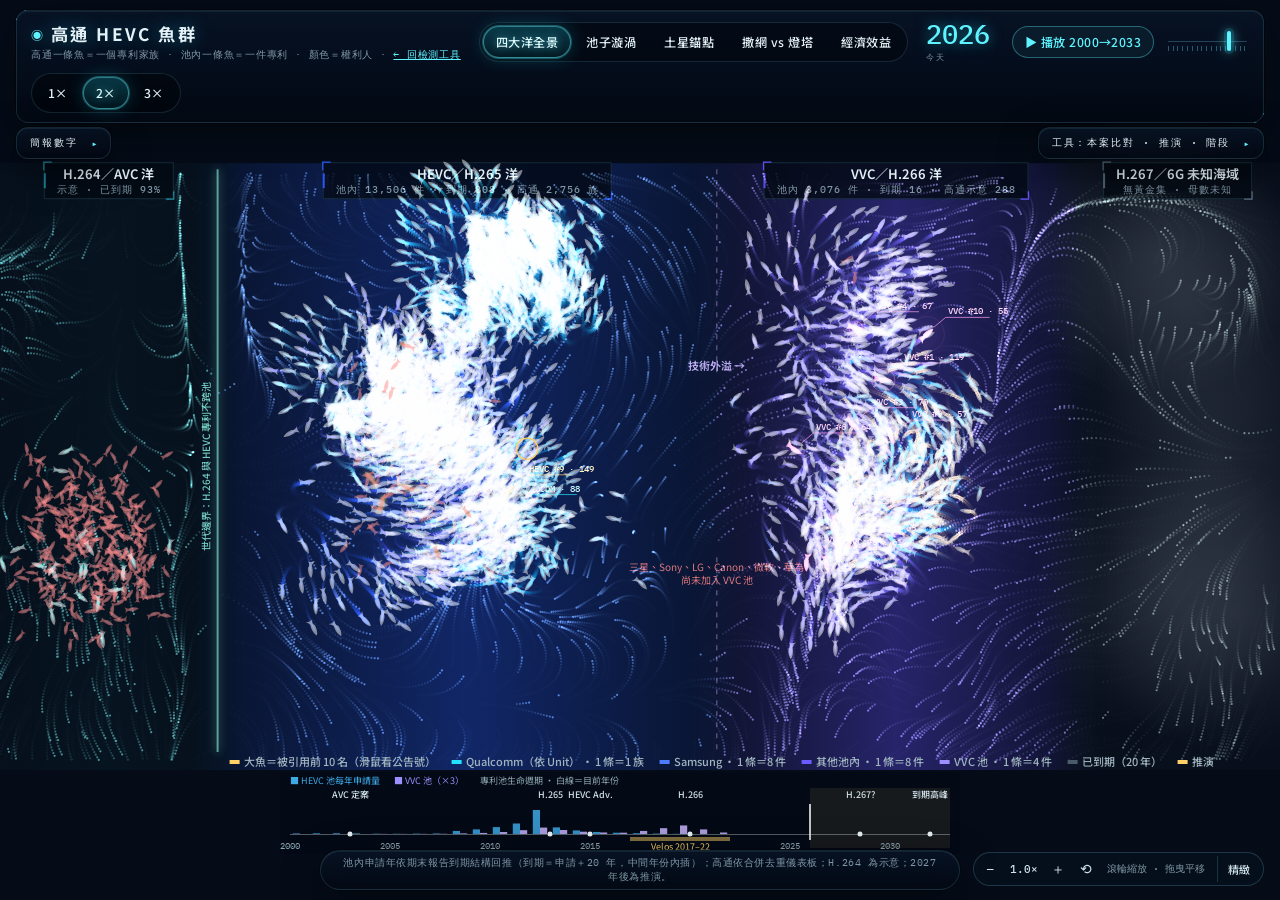
==== commit 1c3a84c2: "Ocean demo: add a rotating spiral galaxy beside the Saturn anchor Co-Authored-By: Claude Opus 5.5 <n" ====
--- a/demo/ocean.html
+++ b/demo/ocean.html
@@ -513,6 +513,31 @@
   // 環面塵埃
   COS.dust=[];for(let i=0;i<900;i++)COS.dust.push({k:1.25+Math.pow(Math.random(),.8)*1.6,a:Math.random()*6.283,sp:R(.6,1.2),s:R(.4,1.1),o:R(.15,.55)});
   COS.w=W;COS.h=H;COS.pad=pad}
+/* ======== 土星錨點旁的銀河系：預先畫一張旋臂星系貼圖，每幀只做傾斜＋緩慢自轉 ======== */
+const GAL={cv:null,S:640};
+function galBuild(){const S=GAL.S,c=document.createElement('canvas');c.width=c.height=S;const g=c.getContext('2d'),C=S/2;let sd=11;const R=()=>{sd=(sd*16807)%2147483647;return sd/2147483647};
+  g.globalCompositeOperation="lighter";
+  // 外圍暈光
+  let gr=g.createRadialGradient(C,C,0,C,C,C);gr.addColorStop(0,"rgba(255,226,180,.75)");gr.addColorStop(.15,"rgba(255,200,150,.3)");gr.addColorStop(.5,"rgba(120,140,255,.1)");gr.addColorStop(1,"rgba(80,100,200,0)");g.fillStyle=gr;g.fillRect(0,0,S,S);
+  // 旋臂的柔光帶（多層寬筆刷疊出星雲感）
+  g.lineCap="round";for(let arm=0;arm<2;arm++)for(const [w,col]of[[.26,"rgba(90,120,255,.05)"],[.16,"rgba(130,160,255,.07)"],[.08,"rgba(200,215,255,.09)"],[.035,"rgba(255,235,220,.1)"]]){g.lineWidth=C*w;g.strokeStyle=col;g.beginPath();
+    for(let k=0;k<=90;k++){const r=C*(.07+.83*k/90),th=arm*Math.PI+Math.log(r/(C*.06))*2.1,x=C+Math.cos(th)*r,y=C+Math.sin(th)*r;k?g.lineTo(x,y):g.moveTo(x,y)}g.stroke()}
+  // 兩條對數螺旋臂：星點＋藍色年輕星團＋粉紅星雲結
+  for(let arm=0;arm<2;arm++)for(let i=0;i<8000;i++){const u=Math.pow(R(),.75),r=C*(.06+.9*u),th=arm*Math.PI+Math.log(r/(C*.06))*2.1+(R()-.5)*(.55-.3*u),
+      sc=(R()-.5)*C*.09*(1-u*.4),x=C+Math.cos(th)*r+Math.cos(th+1.57)*sc,y=C+Math.sin(th)*r+Math.sin(th+1.57)*sc,k=R();
+    g.globalAlpha=(.25+.6*R())*(1-u*.55);g.fillStyle=k<.12?"#9fc3ff":k<.16?"#ff9ec8":u<.25?"#ffe2b8":"#dfe6ff";const z=k<.16?1.6+R()*1.4:.6+R()*1.1;g.fillRect(x,y,z,z)}
+  // 旋臂間的散星
+  for(let i=0;i<2600;i++){const a=R()*6.283,r=C*Math.pow(R(),.6)*.95;g.globalAlpha=.12+.25*R();g.fillStyle="#cdd6ff";g.fillRect(C+Math.cos(a)*r,C+Math.sin(a)*r,.8,.8)}
+  // 塵埃帶（暗紋）
+  g.globalCompositeOperation="source-over";g.globalAlpha=1;g.strokeStyle="rgba(4,6,14,.35)";g.lineCap="round";
+  for(let arm=0;arm<2;arm++){g.lineWidth=C*.035;g.beginPath();for(let k=0;k<=80;k++){const r=C*(.1+.75*k/80),th=arm*Math.PI+Math.log(r/(C*.06))*2.1-.22,x=C+Math.cos(th)*r,y=C+Math.sin(th)*r;k?g.lineTo(x,y):g.moveTo(x,y)}g.stroke()}
+  // 明亮核心
+  g.globalCompositeOperation="lighter";gr=g.createRadialGradient(C,C,0,C,C,C*.32);gr.addColorStop(0,"rgba(255,252,240,1)");gr.addColorStop(.18,"rgba(255,226,170,.75)");gr.addColorStop(.55,"rgba(255,200,140,.18)");gr.addColorStop(1,"rgba(255,200,140,0)");g.fillStyle=gr;g.beginPath();g.arc(C,C,C*.32,0,6.283);g.fill();
+  GAL.cv=c}
+function drawGalaxy(t,dx,dy){if(!GAL.cv)galBuild();const narrow=W<860,r=Math.min(W,H)*(narrow?.2:.24),
+    gx=narrow?W*.78:Math.min(W-r*1.05,Math.max(SAT.x+SAT.R*2.5+r*.8,W*.8)),gy=narrow?H*.78:H*.5;
+  ctx.save();ctx.translate(gx+dx*.8,gy+dy*.8);ctx.rotate(-.45);ctx.scale(1,.5);ctx.rotate(t*.000035);ctx.globalCompositeOperation="lighter";ctx.globalAlpha=.95;
+  ctx.drawImage(GAL.cv,-r,-r,r*2,r*2);ctx.restore()}
 function drawCosmos(t,now){if(COS.w!==W||COS.h!==H)cosmosBuild();const pad=COS.pad;
   // 緩慢視差漂移：像鏡頭在太空中呼吸
   const dx=Math.sin(t*.000045)*pad*.6,dy=Math.cos(t*.00003)*pad*.4;ctx.drawImage(COS.cv,-pad+dx,-pad+dy,W+pad*2,H+pad*2);
@@ -520,6 +545,7 @@
     ctx.globalAlpha=a*.85;ctx.fillStyle="#eef4ff";ctx.beginPath();ctx.arc(x,y,r*.7,0,6.283);ctx.fill();
     ctx.globalAlpha=a*.35;ctx.fillRect(x-r*4,y-.4,r*8,.8);ctx.fillRect(x-.4,y-r*4,.8,r*8)}
   ctx.globalAlpha=1;
+  drawGalaxy(t,dx,dy);
   // 流星（約每 6–9 秒一顆）
   if(!COS.met&&now>COS.nextMet){const a=.5+Math.random()*.35;COS.met={x:Math.random()*W*.8,y:Math.random()*H*.35,a,t0:now,len:120+Math.random()*120}}
   if(COS.met){const m=COS.met,k=(now-m.t0)/900;if(k>1){COS.met=null;COS.nextMet=now+6000+Math.random()*3000}else{
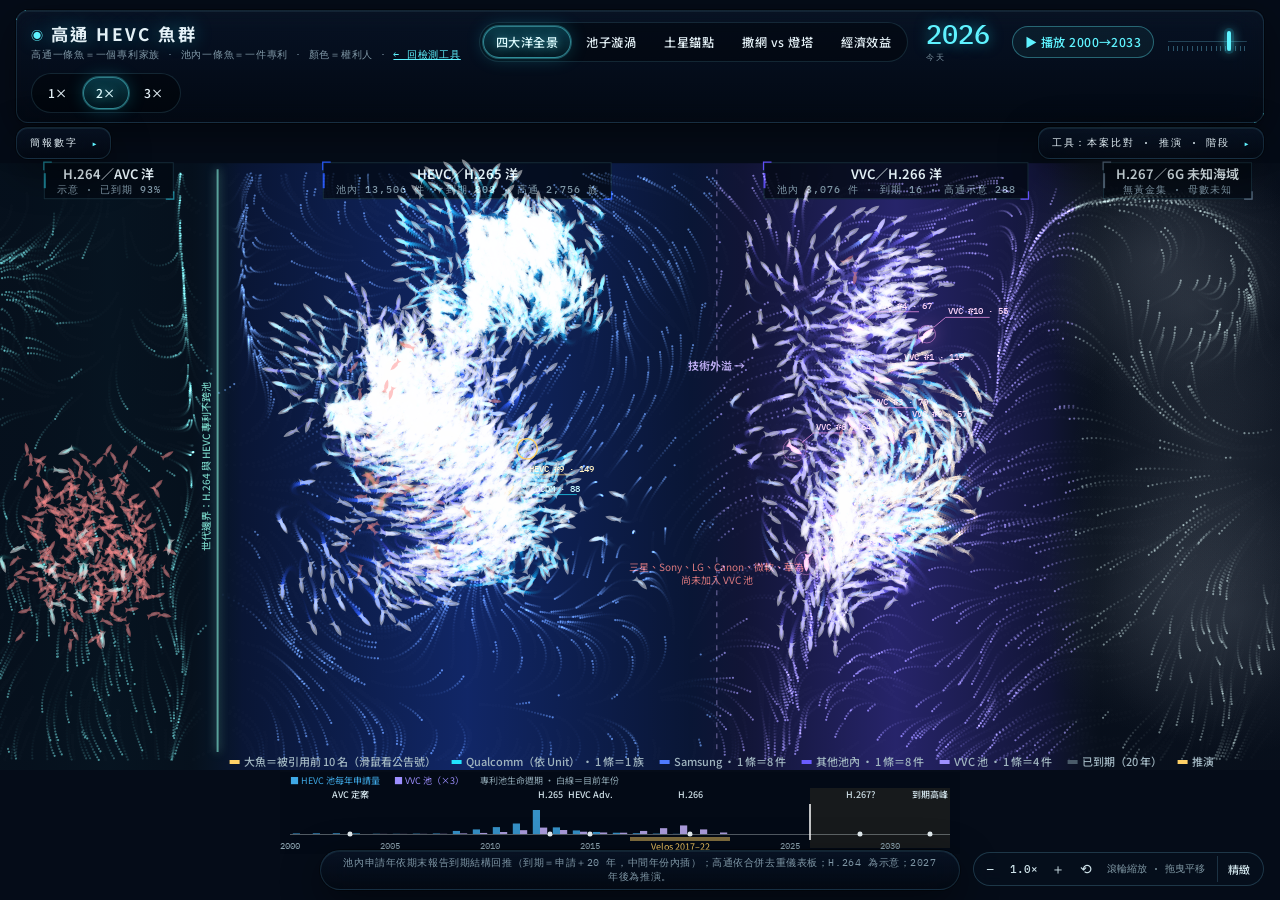
==== commit 9d44f442: "Ocean demo: richer galaxy, Milky Way band and frequent meteors on the Saturn page Co-Authored-By: Cl" ====
--- a/demo/ocean.html
+++ b/demo/ocean.html
@@ -498,7 +498,11 @@
   // 銀河帶（斜向）
   g.save();g.translate(w/2,h/2);g.rotate(-.42);
   const band=g.createLinearGradient(0,-h*.22,0,h*.22);band.addColorStop(0,"rgba(150,170,230,0)");band.addColorStop(.5,"rgba(150,170,230,.07)");band.addColorStop(1,"rgba(150,170,230,0)");g.fillStyle=band;g.fillRect(-w,-h*.22,w*2,h*.44);
-  for(let i=0;i<2600;i++){const gx=R(-w,w),gy=(Math.random()+Math.random()+Math.random()-1.5)*h*.12;g.globalAlpha=R(.08,.45);g.fillStyle=Math.random()<.8?"#cfdcff":"#ffe9d6";g.fillRect(gx,gy,R(.4,1.1),R(.4,1.1))}
+  // 銀河光雲：柔光團沿帶狀分布，中間一道暗色塵埃帶（參考銀河照片）
+  for(let i=0;i<520;i++){const gx=R(-w,w),gy=(Math.random()+Math.random()-1)*h*.09,r=R(18,70),warm=Math.random()<.35,cg=g.createRadialGradient(gx,gy,0,gx,gy,r);
+    cg.addColorStop(0,warm?"rgba(255,228,200,.06)":"rgba(170,190,255,.055)");cg.addColorStop(1,"rgba(170,190,255,0)");g.fillStyle=cg;g.fillRect(gx-r,gy-r,r*2,r*2)}
+  for(let i=0;i<7000;i++){const gx=R(-w,w),gy=(Math.random()+Math.random()+Math.random()-1.5)*h*.12;g.globalAlpha=R(.08,.55);g.fillStyle=Math.random()<.8?"#d7e2ff":"#ffe9d6";const z=R(.4,1.2);g.fillRect(gx,gy,z,z)}
+  g.globalAlpha=1;for(let i=0;i<260;i++){const gx=R(-w,w),gy=Math.sin(gx*.004)*h*.018+R(-1,1)*h*.012,r=R(10,34),dg=g.createRadialGradient(gx,gy,0,gx,gy,r);dg.addColorStop(0,"rgba(2,4,10,.22)");dg.addColorStop(1,"rgba(2,4,10,0)");g.fillStyle=dg;g.fillRect(gx-r,gy-r,r*2,r*2)}
   g.restore();g.globalAlpha=1;
   // 背景星場
   for(let i=0;i<1500;i++){const s=Math.pow(Math.random(),3)*1.6+.3;g.globalAlpha=R(.15,.85);g.fillStyle=["#ffffff","#d8e4ff","#bcd2ff","#ffeedd"][Math.floor(Math.random()*4)];g.beginPath();g.arc(R(0,w),R(0,h),s*.6,0,6.283);g.fill()}
@@ -515,29 +519,44 @@
   COS.w=W;COS.h=H;COS.pad=pad}
 /* ======== 土星錨點旁的銀河系：預先畫一張旋臂星系貼圖，每幀只做傾斜＋緩慢自轉 ======== */
 const GAL={cv:null,S:640};
-function galBuild(){const S=GAL.S,c=document.createElement('canvas');c.width=c.height=S;const g=c.getContext('2d'),C=S/2;let sd=11;const R=()=>{sd=(sd*16807)%2147483647;return sd/2147483647};
+function galBuild(){const S=GAL.S=900,c=document.createElement('canvas');c.width=c.height=S;const g=c.getContext('2d'),C=S/2;let sd=11;const R=()=>{sd=(sd*16807)%2147483647;return sd/2147483647};
+  const blob=(x,y,r,col,a)=>{const gr=g.createRadialGradient(x,y,0,x,y,r);gr.addColorStop(0,`rgba(${col},${a})`);gr.addColorStop(1,`rgba(${col},0)`);g.fillStyle=gr;g.fillRect(x-r,y-r,r*2,r*2)};
+  const NA=2,armPt=(arm,u,sc)=>{const r=C*(.05+.9*u),th=arm*6.283/NA+(arm>1?.8:0)+Math.log(r/(C*.05))*2.3,x=C+Math.cos(th)*r+Math.cos(th+1.57)*sc,y=C+Math.sin(th)*r+Math.sin(th+1.57)*sc;return [x,y]};
   g.globalCompositeOperation="lighter";
-  // 外圍暈光
-  let gr=g.createRadialGradient(C,C,0,C,C,C);gr.addColorStop(0,"rgba(255,226,180,.75)");gr.addColorStop(.15,"rgba(255,200,150,.3)");gr.addColorStop(.5,"rgba(120,140,255,.1)");gr.addColorStop(1,"rgba(80,100,200,0)");g.fillStyle=gr;g.fillRect(0,0,S,S);
-  // 旋臂的柔光帶（多層寬筆刷疊出星雲感）
-  g.lineCap="round";for(let arm=0;arm<2;arm++)for(const [w,col]of[[.26,"rgba(90,120,255,.05)"],[.16,"rgba(130,160,255,.07)"],[.08,"rgba(200,215,255,.09)"],[.035,"rgba(255,235,220,.1)"]]){g.lineWidth=C*w;g.strokeStyle=col;g.beginPath();
-    for(let k=0;k<=90;k++){const r=C*(.07+.83*k/90),th=arm*Math.PI+Math.log(r/(C*.06))*2.1,x=C+Math.cos(th)*r,y=C+Math.sin(th)*r;k?g.lineTo(x,y):g.moveTo(x,y)}g.stroke()}
-  // 兩條對數螺旋臂：星點＋藍色年輕星團＋粉紅星雲結
-  for(let arm=0;arm<2;arm++)for(let i=0;i<8000;i++){const u=Math.pow(R(),.75),r=C*(.06+.9*u),th=arm*Math.PI+Math.log(r/(C*.06))*2.1+(R()-.5)*(.55-.3*u),
-      sc=(R()-.5)*C*.09*(1-u*.4),x=C+Math.cos(th)*r+Math.cos(th+1.57)*sc,y=C+Math.sin(th)*r+Math.sin(th+1.57)*sc,k=R();
-    g.globalAlpha=(.25+.6*R())*(1-u*.55);g.fillStyle=k<.12?"#9fc3ff":k<.16?"#ff9ec8":u<.25?"#ffe2b8":"#dfe6ff";const z=k<.16?1.6+R()*1.4:.6+R()*1.1;g.fillRect(x,y,z,z)}
-  // 旋臂間的散星
-  for(let i=0;i<2600;i++){const a=R()*6.283,r=C*Math.pow(R(),.6)*.95;g.globalAlpha=.12+.25*R();g.fillStyle="#cdd6ff";g.fillRect(C+Math.cos(a)*r,C+Math.sin(a)*r,.8,.8)}
-  // 塵埃帶（暗紋）
-  g.globalCompositeOperation="source-over";g.globalAlpha=1;g.strokeStyle="rgba(4,6,14,.35)";g.lineCap="round";
-  for(let arm=0;arm<2;arm++){g.lineWidth=C*.035;g.beginPath();for(let k=0;k<=80;k++){const r=C*(.1+.75*k/80),th=arm*Math.PI+Math.log(r/(C*.06))*2.1-.22,x=C+Math.cos(th)*r,y=C+Math.sin(th)*r;k?g.lineTo(x,y):g.moveTo(x,y)}g.stroke()}
-  // 明亮核心
-  g.globalCompositeOperation="lighter";gr=g.createRadialGradient(C,C,0,C,C,C*.32);gr.addColorStop(0,"rgba(255,252,240,1)");gr.addColorStop(.18,"rgba(255,226,170,.75)");gr.addColorStop(.55,"rgba(255,200,140,.18)");gr.addColorStop(1,"rgba(255,200,140,0)");g.fillStyle=gr;g.beginPath();g.arc(C,C,C*.32,0,6.283);g.fill();
-  GAL.cv=c}
-function drawGalaxy(t,dx,dy){if(!GAL.cv)galBuild();const narrow=W<860,r=Math.min(W,H)*(narrow?.2:.24),
-    gx=narrow?W*.78:Math.min(W-r*1.05,Math.max(SAT.x+SAT.R*2.5+r*.8,W*.8)),gy=narrow?H*.78:H*.5;
-  ctx.save();ctx.translate(gx+dx*.8,gy+dy*.8);ctx.rotate(-.45);ctx.scale(1,.5);ctx.rotate(t*.000035);ctx.globalCompositeOperation="lighter";ctx.globalAlpha=.95;
-  ctx.drawImage(GAL.cv,-r,-r,r*2,r*2);ctx.restore()}
+  // 藍色外盤暈光
+  blob(C,C,C,"70,110,200",.22);blob(C,C,C*.6,"120,150,230",.16);
+  for(let i=0;i<420;i++){const a=R()*6.283,r=C*(.35+.6*Math.sqrt(R()));blob(C+Math.cos(a)*r,C+Math.sin(a)*r,R()*40+16,"90,150,230",.05)}
+  // 旋臂雲團：內白、中粉、外藍
+  for(let arm=0;arm<2;arm++)for(let i=0;i<2600;i++){const u=Math.pow(R(),.85),[x,y]=armPt(arm,u,(R()-.5)*(R()-.5)*C*(.9+.5*u)),col=u<.2?"255,232,205":u<.6?(R()<.55?"235,170,200":"250,215,230"):(R()<.65?"120,170,255":"220,170,210");
+    blob(x,y,(8+R()*24)*(1-u*.25),col,.028+.03*(1-u))}
+  for(let i=0;i<900;i++){const u=.15+.8*R(),a=R()*6.283,rr=C*(.05+.9*u);blob(C+Math.cos(a)*rr,C+Math.sin(a)*rr,6+R()*16,u<.5?"235,190,215":"110,160,250",.03)}
+  // 細星點
+  for(let arm=0;arm<2;arm++)for(let i=0;i<9000;i++){const u=Math.pow(R(),.75),[x,y]=armPt(arm,u,(R()-.5)*(R()-.5)*C*(1+.4*u)),k=R();g.globalAlpha=.15+.45*R();
+    g.fillStyle=k<.1?"#9cc8ff":k<.16?"#ff8fb4":u<.3?"#fff0dc":"#f2e6ff";const z=.6+R()*1.2;g.fillRect(x,y,z,z)}
+  g.globalAlpha=1;
+  // 粉紅星雲結（HII 區）
+  for(let arm=0;arm<2;arm++)for(let i=0;i<90;i++){const u=.25+.6*R(),[x,y]=armPt(arm,u,(R()-.5)*C*.12);blob(x,y,3+R()*7,"255,80,130",.5)}
+  // 塵埃帶：沿旋臂內緣的紅褐色暗紋
+  g.globalCompositeOperation="source-over";
+  for(let arm=0;arm<2;arm++)for(let i=0;i<1400;i++){const u=.06+.8*Math.pow(R(),.9),[x,y]=armPt(arm,u,-C*.09+(R()-.5)*C*.12);blob(x,y,3+R()*10,R()<.5?"40,12,20":"80,32,36",.2)}
+  // 核心
+  g.globalCompositeOperation="lighter";g.save();g.translate(C,C);g.rotate(.5);g.scale(1,.72);
+  let gr=g.createRadialGradient(0,0,0,0,0,C*.48);gr.addColorStop(0,"rgba(255,255,250,1)");gr.addColorStop(.1,"rgba(255,248,225,.95)");gr.addColorStop(.3,"rgba(255,222,180,.45)");gr.addColorStop(.6,"rgba(240,190,180,.12)");gr.addColorStop(1,"rgba(255,200,150,0)");g.fillStyle=gr;g.beginPath();g.arc(0,0,C*.48,0,6.283);g.fill();g.restore();
+  GAL.cv=c;
+  // 遠方側向小星系
+  const e=document.createElement('canvas');e.width=240;e.height=60;const q=e.getContext('2d');q.globalCompositeOperation="lighter";q.translate(120,30);q.scale(1,.18);
+  gr=q.createRadialGradient(0,0,0,0,0,110);gr.addColorStop(0,"rgba(255,248,230,1)");gr.addColorStop(.2,"rgba(255,215,170,.55)");gr.addColorStop(1,"rgba(200,170,140,0)");q.fillStyle=gr;q.beginPath();q.arc(0,0,110,0,6.283);q.fill();
+  q.setTransform(1,0,0,1,0,0);q.globalCompositeOperation="source-over";q.fillStyle="rgba(30,12,10,.55)";q.fillRect(30,29,180,2);GAL.edge=e}
+function drawGalaxy(t,dx,dy){if(!GAL.cv)galBuild();const narrow=W<860,r=Math.min(W,H)*(narrow?.22:.29),
+    gx=narrow?W*.78:Math.min(W-r*.85,Math.max(SAT.x+SAT.R*2.6+r*.85,W*.83)),gy=narrow?H*.78:H*.42;
+  ctx.save();ctx.translate(gx+dx*.8,gy+dy*.8);ctx.rotate(-.45);ctx.scale(1,.5);ctx.rotate(t*.000035);ctx.globalCompositeOperation="lighter";ctx.globalAlpha=1;
+  ctx.drawImage(GAL.cv,-r,-r,r*2,r*2);ctx.restore();
+  // 側向小星系＋十字星芒亮星
+  ctx.save();ctx.globalCompositeOperation="lighter";ctx.translate(gx-r*.55+dx*.5,gy+r*1.05+dy*.5);ctx.rotate(-.12);ctx.globalAlpha=.8;ctx.drawImage(GAL.edge,-r*.32,-r*.08,r*.64,r*.16);ctx.restore();
+  const now=performance.now();ctx.save();ctx.globalCompositeOperation="lighter";ctx.strokeStyle="#eaf2ff";
+  for(const [ox,oy,sz,ph] of [[-.7,-.55,1,0],[.55,-.35,.8,2],[.25,.5,.9,4],[-.35,.25,.6,1],[.85,.2,.7,3]]){const tw=.6+.4*Math.sin(now*.0018+ph),x=gx+ox*r+dx*.8,y=gy+oy*r*.6+dy*.8,l=r*.09*sz*tw;
+    ctx.globalAlpha=.85*tw;ctx.lineWidth=1;ctx.beginPath();ctx.moveTo(x-l,y);ctx.lineTo(x+l,y);ctx.moveTo(x,y-l);ctx.lineTo(x,y+l);ctx.stroke();ctx.beginPath();ctx.fillStyle="#fff";ctx.arc(x,y,1.6*sz,0,6.283);ctx.fill()}
+  ctx.restore()}
 function drawCosmos(t,now){if(COS.w!==W||COS.h!==H)cosmosBuild();const pad=COS.pad;
   // 緩慢視差漂移：像鏡頭在太空中呼吸
   const dx=Math.sin(t*.000045)*pad*.6,dy=Math.cos(t*.00003)*pad*.4;ctx.drawImage(COS.cv,-pad+dx,-pad+dy,W+pad*2,H+pad*2);
@@ -546,11 +565,20 @@
     ctx.globalAlpha=a*.35;ctx.fillRect(x-r*4,y-.4,r*8,.8);ctx.fillRect(x-.4,y-r*4,.8,r*8)}
   ctx.globalAlpha=1;
   drawGalaxy(t,dx,dy);
-  // 流星（約每 6–9 秒一顆）
-  if(!COS.met&&now>COS.nextMet){const a=.5+Math.random()*.35;COS.met={x:Math.random()*W*.8,y:Math.random()*H*.35,a,t0:now,len:120+Math.random()*120}}
-  if(COS.met){const m=COS.met,k=(now-m.t0)/900;if(k>1){COS.met=null;COS.nextMet=now+6000+Math.random()*3000}else{
-    const hx=m.x+Math.cos(m.a)*k*W*.35,hy=m.y+Math.sin(m.a)*k*W*.35,tx=hx-Math.cos(m.a)*m.len,ty=hy-Math.sin(m.a)*m.len;
-    const lg=ctx.createLinearGradient(tx,ty,hx,hy);lg.addColorStop(0,"rgba(220,235,255,0)");lg.addColorStop(1,`rgba(235,245,255,${.8*(1-k)})`);ctx.strokeStyle=lg;ctx.lineWidth=1.2;ctx.beginPath();ctx.moveTo(tx,ty);ctx.lineTo(hx,hy);ctx.stroke()}}}
+  // 流星：每 1.5–4 秒一顆，約 15% 是帶火花的火流星，偶爾一次來 3–4 顆的流星雨
+  if(!COS.mets)COS.mets=[];
+  if(now>COS.nextMet){const shower=Math.random()<.15,n=shower?3+Math.floor(Math.random()*2):1,a0=.35+Math.random()*.5,sx=Math.random()*W*.75,sy=-20+Math.random()*H*.3;
+    for(let k=0;k<n;k++){const fire=!shower&&Math.random()<.15;COS.mets.push({x:sx+(Math.random()-.5)*W*.25,y:sy+(Math.random()-.5)*H*.15,a:a0+(Math.random()-.5)*.06,t0:now+k*(150+Math.random()*350),dur:fire?1500:650+Math.random()*500,sp:(fire?.55:.38+Math.random()*.2)*Math.hypot(W,H),len:fire?260:90+Math.random()*150,w:fire?2.6:1+Math.random()*.8,fire,sparks:[]})}
+    COS.nextMet=now+1500+Math.random()*2500}
+  ctx.save();ctx.globalCompositeOperation="lighter";
+  for(let i=COS.mets.length-1;i>=0;i--){const m=COS.mets[i],k=(now-m.t0)/m.dur;if(k<0)continue;if(k>1&&!m.sparks.length){COS.mets.splice(i,1);continue}
+    if(k<=1){const fade=k<.15?k/.15:1-Math.pow((k-.15)/.85,2),d=k*m.sp,hx=m.x+Math.cos(m.a)*d,hy=m.y+Math.sin(m.a)*d,tx=hx-Math.cos(m.a)*m.len,ty=hy-Math.sin(m.a)*m.len;
+      const lg=ctx.createLinearGradient(tx,ty,hx,hy);lg.addColorStop(0,"rgba(150,190,255,0)");lg.addColorStop(.7,`rgba(200,225,255,${.35*fade})`);lg.addColorStop(1,`rgba(255,255,255,${.95*fade})`);
+      ctx.strokeStyle=lg;ctx.lineWidth=m.w;ctx.lineCap="round";ctx.beginPath();ctx.moveTo(tx,ty);ctx.lineTo(hx,hy);ctx.stroke();
+      const hr=m.fire?14:6,hg=ctx.createRadialGradient(hx,hy,0,hx,hy,hr);hg.addColorStop(0,`rgba(255,255,255,${fade})`);hg.addColorStop(.35,m.fire?`rgba(255,200,120,${.6*fade})`:`rgba(190,220,255,${.45*fade})`);hg.addColorStop(1,"rgba(190,220,255,0)");ctx.fillStyle=hg;ctx.beginPath();ctx.arc(hx,hy,hr,0,6.283);ctx.fill();
+      if(m.fire&&Math.random()<.8)m.sparks.push({x:hx,y:hy,vx:(Math.random()-.5)*1.2-Math.cos(m.a)*.6,vy:(Math.random()-.5)*1.2-Math.sin(m.a)*.6+.2,l:1})}
+    for(let j=m.sparks.length-1;j>=0;j--){const p=m.sparks[j];p.x+=p.vx;p.y+=p.vy;p.vy+=.02;p.l-=.03;if(p.l<=0){m.sparks.splice(j,1);continue}ctx.fillStyle=`rgba(255,${180+60*p.l|0},120,${p.l})`;ctx.fillRect(p.x,p.y,1.6,1.6)}}
+  ctx.restore()}
 function drawRingDust(t,front){const R=SAT.R;ctx.fillStyle="#f3e2bd";
   for(const d of COS.dust){const a=d.a+t*.00009*d.sp/d.k;const z=Math.sin(a);if((z>=0)!==front)continue;
     const x=SAT.x+Math.cos(a)*R*d.k,y=SAT.y+Math.sin(a)*R*d.k*.27-Math.cos(a)*R*d.k*.06;ctx.globalAlpha=d.o*(front?1:.5);ctx.fillRect(x,y,d.s,d.s)}
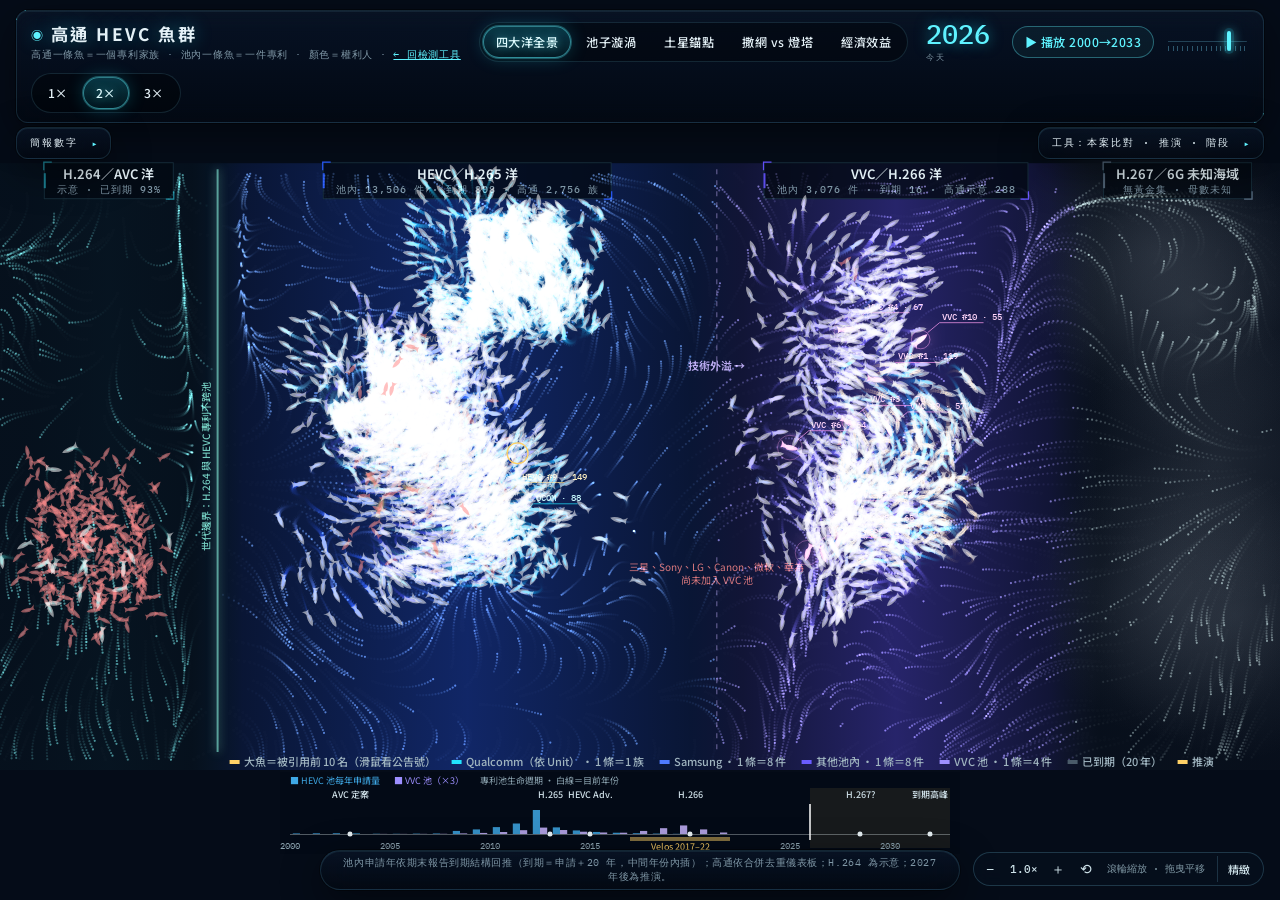
==== commit a5bb4d5a: "Add tabbed home page: SEP tool and Qualcomm list index.html is now a tab shell (必要性檢測工具 / 高通清單) with" ====
--- a/demo/ocean.html
+++ b/demo/ocean.html
@@ -179,7 +179,7 @@
 <canvas id="sea" aria-label="高通 HEVC 標準必要專利魚群模擬"></canvas>
 
 <header class="hud" id="top">
-  <div class="brand"><h1>高通 HEVC 魚群</h1><p>高通一條魚＝一個專利家族 · 池內一條魚＝一件專利 · 顏色＝權利人 · <a href="../index.html" style="color:#5ff3ff">← 回檢測工具</a></p></div>
+  <div class="brand"><h1>高通 HEVC 魚群</h1><p>高通一條魚＝一個專利家族 · 池內一條魚＝一件專利 · 顏色＝權利人 · <a href="../index.html#tool" target="_top" style="color:#5ff3ff">← 回檢測工具</a></p></div>
   <div class="tabs" role="group" aria-label="檢視模式">
     <button type="button" id="mOcean" aria-pressed="true">四大洋全景</button>
     <button type="button" id="mVortex" aria-pressed="false">池子漩渦</button>
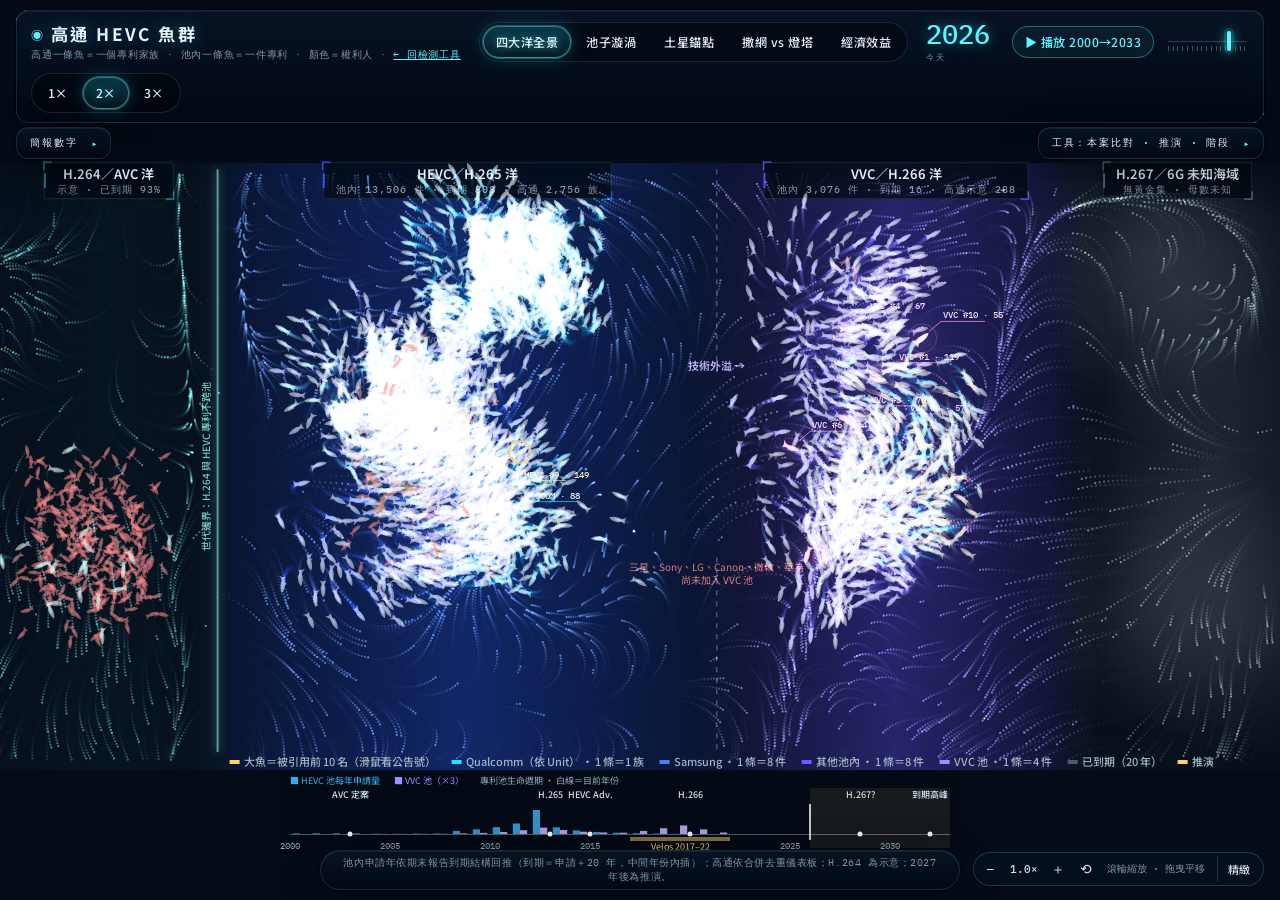
==== commit 0d212cc4: "Split the ocean demo into data, style and per-page scripts; add maintenance rules The animation was " ====
--- a/demo/ocean.html
+++ b/demo/ocean.html
@@ -5,175 +5,10 @@
 <meta name="viewport" content="width=device-width, initial-scale=1, viewport-fit=cover">
 <style>:root{padding-top:env(safe-area-inset-top,0px);padding-bottom:env(safe-area-inset-bottom,0px)}body{margin:0;font-size:14px}img{max-width:100%}[hidden]{display:none!important}</style>
 <title>高通 HEVC 魚群</title>
-<meta name="claude:viewport-fit-sides" content="cover">
 <link rel="preconnect" href="https://fonts.googleapis.com">
 <link rel="preconnect" href="https://fonts.gstatic.com" crossorigin>
 <link rel="stylesheet" href="https://fonts.googleapis.com/css2?family=Noto+Sans+TC:wght@400;500;700&family=IBM+Plex+Mono:wght@400;500&display=swap">
-<style>
-/* Sci-Fi Ocean Telemetry — 深海聲納數據台。全畫面 Canvas 海域；HUD 為深色毛玻璃儀器面板：頂部主控台、左「簡報數字」、右控制台。 */
-:root{
-  --abyss:#040a14;
-  --abyss-2:#081426;
-  --panel:rgba(4,10,20,.62);
-  --panel-solid:rgba(5,12,24,.92);
-  --line:rgba(120,220,255,.14);
-  --line-hi:rgba(120,230,255,.42);
-  --ink:#e4f1f7;
-  --dim:#7f97a6;
-  --faint:#4d6272;
-  --qcom:#22e3ff;      /* Qualcomm / 技術：Cyan 光 */
-  --sams:#4f7bff;      /* 池內權利人：Electric Cobalt */
-  --other:#6a5cff;     /* 其他權利人：Deep Indigo */
-  --gold:#ffd166;      /* 核心／前十名：琥珀暖金 */
-  --sonar:#5ff3ff;
-  --glow:0 0 0 1px rgba(95,243,255,.28),0 0 18px rgba(34,227,255,.22);
-  --f-display:"Noto Sans TC","PingFang TC","Microsoft JhengHei",system-ui,sans-serif;
-  --f-body:"Noto Sans TC","PingFang TC","Microsoft JhengHei",system-ui,sans-serif;
-  --f-mono:"IBM Plex Mono",ui-monospace,Menlo,monospace;
-  color-scheme:dark;
-}
-html,body{height:100%}
-body{margin:0;background:radial-gradient(120% 90% at 50% 0%,var(--abyss-2) 0%,var(--abyss) 62%);color:var(--ink);font-family:var(--f-body);overflow:hidden;-webkit-font-smoothing:antialiased}
-#sea{position:fixed;inset:0;width:100%;height:100%;display:block;touch-action:none}
-#sea.grab{cursor:grabbing}
-#zoom{position:fixed;right:16px;bottom:14px;z-index:6;display:flex;align-items:center;gap:2px;padding:3px;border:1px solid rgba(120,200,230,.22);border-radius:999px;background:rgba(6,16,30,.72);backdrop-filter:blur(8px);font:500 11px 'IBM Plex Mono',monospace;color:#cfe3ea}
-#zoom button{all:unset;cursor:pointer;width:26px;height:26px;display:grid;place-items:center;border-radius:50%;font-size:14px;color:#cfe3ea}
-#zoom button:hover{background:rgba(120,200,230,.14)}#zoom button:focus-visible{outline:1px solid #7af0ff}
-#zoom button.q{width:auto;padding:0 10px;border-radius:999px;font:500 11px 'Noto Sans TC',sans-serif;border-left:1px solid rgba(120,200,230,.2);border-radius:0 999px 999px 0}#zoom button.q[aria-pressed=true]{color:#ffd166}
-#zoom #zmTxt{min-width:38px;text-align:center}#zoom em{font-style:normal;color:#7f97a3;font-size:10px;padding:0 10px 0 6px}
-#zoom[hidden]{display:none}#zoom.on{border-color:rgba(122,240,255,.5)}
-@media (max-width:860px){#zoom em{display:none}}
-/* HUD：深黑毛玻璃 + 1px 低透明發光邊 + 角落定位刻 */
-.hud{position:fixed;z-index:2;background:linear-gradient(180deg,rgba(10,22,40,.66),rgba(3,8,16,.72));border:1px solid var(--line);border-radius:12px;
-  backdrop-filter:blur(18px) saturate(140%);-webkit-backdrop-filter:blur(18px) saturate(140%);
-  box-shadow:inset 0 1px 0 rgba(150,235,255,.08),0 12px 40px rgba(0,0,0,.45),0 0 0 1px rgba(0,0,0,.4)}
-.hud::before{content:"";position:absolute;inset:-1px;border-radius:inherit;pointer-events:none;
-  background:linear-gradient(var(--sonar),var(--sonar)) left top/10px 1px no-repeat,linear-gradient(var(--sonar),var(--sonar)) left top/1px 10px no-repeat,
-  linear-gradient(var(--sonar),var(--sonar)) right bottom/10px 1px no-repeat,linear-gradient(var(--sonar),var(--sonar)) right bottom/1px 10px no-repeat;opacity:.55}
-#top{top:calc(10px + env(safe-area-inset-top,0px));left:max(16px,env(safe-area-inset-left,0px));right:max(16px,env(safe-area-inset-right,0px));display:flex;flex-wrap:wrap;align-items:center;gap:10px 18px;padding:9px 14px}
-.brand{min-width:0}
-.brand h1{margin:0;font-family:var(--f-display);font-weight:700;font-size:1.08rem;letter-spacing:.14em;text-shadow:0 0 18px rgba(34,227,255,.35)}
-.brand h1::before{content:"◉ ";color:var(--sonar);font-size:.7em;vertical-align:.12em;animation:ping 2.4s ease-in-out infinite}
-@keyframes ping{50%{opacity:.25}}
-.brand p{margin:2px 0 0;font:400 .6rem var(--f-mono);letter-spacing:.08em;color:var(--dim)}
-/* 膠囊按鈕 */
-.tabs{display:flex;gap:2px;background:rgba(0,0,0,.35);border:1px solid var(--line);border-radius:999px;padding:3px}
-.tabs button{border:1px solid transparent;background:transparent;border-radius:999px}
-.tabs button[aria-pressed="true"]{background:linear-gradient(180deg,rgba(34,227,255,.22),rgba(34,227,255,.08));color:#dffcff;border-color:rgba(95,243,255,.45);box-shadow:var(--glow);text-shadow:0 0 8px rgba(95,243,255,.6)}
-button{font:500 .76rem var(--f-body);letter-spacing:.04em;color:var(--ink);background:rgba(95,243,255,.05);border:1px solid var(--line);border-radius:999px;padding:6px 12px;cursor:pointer;white-space:nowrap;transition:color .2s,border-color .2s,box-shadow .2s,background .2s}
-button:hover{color:var(--sonar);border-color:var(--line-hi);box-shadow:0 0 12px rgba(34,227,255,.18)}
-button:focus-visible,textarea:focus-visible,input:focus-visible{outline:1px solid var(--sonar);outline-offset:2px}
-/* 年份時鐘 + 自訂滑桿（微型刻度） */
-.clock{display:flex;align-items:center;gap:12px;flex:1 1 300px;min-width:0}
-.yr{font-family:var(--f-mono);font-size:1.7rem;font-weight:500;color:var(--sonar);font-variant-numeric:tabular-nums;line-height:1;min-width:4.6ch;text-shadow:0 0 14px rgba(34,227,255,.55)}
-.yr small{display:block;font:500 .5rem var(--f-mono);color:var(--dim);letter-spacing:.22em;margin-top:5px;text-shadow:none;text-transform:uppercase;white-space:nowrap}
-.yr.ghost{color:var(--gold);text-shadow:0 0 14px rgba(255,209,102,.5)}
-.clock input[type=range]{flex:1;min-width:0;-webkit-appearance:none;appearance:none;height:22px;background:transparent;cursor:pointer;
-  --tick:repeating-linear-gradient(90deg,rgba(120,220,255,.35) 0 1px,transparent 1px 6.06%)}
-.clock input[type=range]::-webkit-slider-runnable-track{height:22px;background:linear-gradient(rgba(120,220,255,.25),rgba(120,220,255,.25)) center/100% 1px no-repeat,var(--tick) center 15px/100% 5px no-repeat}
-.clock input[type=range]::-moz-range-track{height:22px;background:linear-gradient(rgba(120,220,255,.25),rgba(120,220,255,.25)) center/100% 1px no-repeat,var(--tick) center 15px/100% 5px no-repeat}
-.clock input[type=range]::-webkit-slider-thumb{-webkit-appearance:none;width:4px;height:20px;border-radius:2px;background:var(--sonar);box-shadow:0 0 0 3px rgba(34,227,255,.15),0 0 12px var(--sonar)}
-.clock input[type=range]::-moz-range-thumb{width:4px;height:20px;border:0;border-radius:2px;background:var(--sonar);box-shadow:0 0 0 3px rgba(34,227,255,.15),0 0 12px var(--sonar)}
-#play{color:var(--sonar);border-color:rgba(95,243,255,.35)}
-#cbLeg .geoT{width:100%;border-collapse:collapse;font-size:.68rem;font-variant-numeric:tabular-nums;font-family:var(--f-mono)}#cbLeg .geoT th{color:var(--dim);font:500 .56rem var(--f-mono);letter-spacing:.14em;text-align:right;padding:3px;border-bottom:1px solid var(--line)}#cbLeg .geoT td{text-align:right;padding:3px;color:#cfe6ee;border-bottom:1px solid rgba(120,220,255,.05)}#cbLeg .geoT td:first-child{text-align:left}#cbLeg .geoT i{display:inline-block;width:8px;height:3px;border-radius:2px;margin-right:6px;vertical-align:middle;box-shadow:0 0 6px currentColor}
-#ledger{left:max(16px,env(safe-area-inset-left,0px));top:calc(86px + env(safe-area-inset-top,0px));width:252px;max-height:calc(100% - 184px);overflow:auto;padding:12px 14px}
-#desk{right:max(16px,env(safe-area-inset-right,0px));top:calc(86px + env(safe-area-inset-top,0px));width:304px;max-height:calc(100% - 184px);overflow:auto;padding:12px 14px}
-.hud::-webkit-scrollbar{width:4px}.hud::-webkit-scrollbar-thumb{background:rgba(120,220,255,.2);border-radius:2px}
-h2{margin:0 0 9px;font:500 .56rem var(--f-mono);letter-spacing:.26em;color:var(--sonar);text-transform:uppercase;opacity:.85}
-h2::before{content:"// ";color:var(--faint)}
-h3{margin:14px 0 6px;font:500 .58rem var(--f-mono);letter-spacing:.22em;color:var(--dim);text-transform:uppercase;border-top:1px solid var(--line);padding-top:10px}
-/* 儀表數字：主值大、標籤極小寬距 */
-.big{display:grid;grid-template-columns:1fr 1fr;gap:8px}
-.big div{background:linear-gradient(180deg,rgba(34,227,255,.06),rgba(34,227,255,.01));border:1px solid var(--line);border-radius:8px;padding:8px 10px}
-.big b{display:block;font:500 1.45rem/1.1 var(--f-mono);color:var(--qcom);font-variant-numeric:tabular-nums;text-shadow:0 0 12px rgba(34,227,255,.4)}
-.big span{font:500 .52rem/1.5 var(--f-mono);letter-spacing:.14em;color:var(--dim);display:block;margin-top:4px;text-transform:uppercase}
-.key{display:grid;grid-template-columns:14px 1fr auto;gap:8px;align-items:center;font-size:.74rem;padding:3px 0;border-bottom:1px solid rgba(120,220,255,.045)}
-.key i{width:12px;height:3px;border-radius:2px;display:block;box-shadow:0 0 6px currentColor}
-.key span{color:#c9dde6}
-.key em{font-style:normal;font:500 .78rem var(--f-mono);color:var(--ink);font-variant-numeric:tabular-nums}
-.note{font-size:.68rem;color:var(--dim);line-height:1.65;margin:9px 0 0}
-.phases{display:grid;gap:4px}
-.ph{display:grid;grid-template-columns:auto 1fr auto;gap:9px;align-items:center;text-align:left;padding:7px 10px;border-radius:8px}
-.ph[aria-pressed="true"]{border-color:rgba(95,243,255,.5);background:linear-gradient(90deg,rgba(34,227,255,.16),rgba(34,227,255,.03));box-shadow:inset 2px 0 0 var(--sonar)}
-.ph .n{font-family:var(--f-mono);color:var(--faint);font-size:.66rem}
-.ph[aria-pressed="true"] .n{color:var(--sonar)}
-.ph .c{font:500 .78rem var(--f-mono);color:var(--sonar);font-variant-numeric:tabular-nums}
-.ph .t{font-size:.74rem;line-height:1.35;white-space:normal}
-textarea{width:100%;min-height:110px;resize:vertical;box-sizing:border-box;background:rgba(0,0,0,.4);color:var(--ink);border:1px solid var(--line);border-radius:8px;padding:9px;font:400 .76rem/1.6 var(--f-body)}
-.row{display:flex;gap:6px;flex-wrap:wrap;margin-top:7px}
-.match{display:grid;grid-template-columns:1fr auto;gap:4px 8px;font-size:.76rem;margin-top:8px}
-.bar{grid-column:1/-1;height:2px;border-radius:2px;background:rgba(255,255,255,.06);overflow:hidden}
-.bar span{display:block;height:100%;background:var(--sonar);box-shadow:0 0 8px var(--sonar)}
-#prov{left:50%;transform:translateX(-50%);bottom:calc(10px + env(safe-area-inset-bottom,0px));padding:5px 14px;font:400 .6rem var(--f-mono);letter-spacing:.06em;color:var(--dim);max-width:calc(100% - 32px);text-align:center;border-radius:999px}
-#tip{position:fixed;z-index:3;pointer-events:none;background:var(--panel-solid);border:1px solid var(--line-hi);border-radius:8px;padding:7px 10px;font-size:.72rem;line-height:1.55;max-width:270px;box-shadow:0 0 24px rgba(34,227,255,.15),0 10px 30px rgba(0,0,0,.5);backdrop-filter:blur(10px)}
-#tip b{font-family:var(--f-mono);color:var(--sonar);font-weight:500}
-#ledgerBtn{display:none!important}
-.fold{all:unset;cursor:pointer;display:flex;justify-content:space-between;align-items:center;gap:12px;width:100%;box-sizing:border-box;font:500 .6rem var(--f-mono);letter-spacing:.2em;color:var(--ink)}
-.fold:focus-visible{outline:1px solid var(--sonar);outline-offset:3px;border-radius:4px}
-.fold::after{content:"▾";color:var(--sonar);transition:transform .2s}
-.hud.folded .fold::after{transform:rotate(-90deg)}
-.hud.folded .foldBody{display:none}
-.hud.folded{width:auto!important;max-height:none!important;padding:8px 13px!important}
-.foldBody{margin-top:10px}
-#eco{left:50%;transform:translateX(-50%);bottom:calc(46px + env(safe-area-inset-bottom,0px));width:min(920px,calc(100% - 32px));padding:13px 15px;box-sizing:border-box}
-.ecoHead{display:flex;flex-wrap:wrap;gap:10px 16px;align-items:flex-start;justify-content:space-between}
-.ecoSteps{grid-template-columns:repeat(4,minmax(0,1fr));flex:1 1 520px;min-width:0}
-.ecoSteps .ph{grid-template-columns:auto 1fr}
-.ecoBase{display:flex;flex-direction:column;gap:6px;font:500 .56rem var(--f-mono);letter-spacing:.18em;color:var(--dim)}
-.perc{display:flex;align-items:center;gap:4px;font:500 .7rem var(--f-mono);color:var(--dim)}
-.perc input{width:6.5em;background:rgba(0,0,0,.4);color:var(--ink);border:1px solid var(--line);border-radius:6px;padding:4px 6px;font:500 .8rem var(--f-mono)}
-.ecoGrid{display:grid;grid-template-columns:repeat(3,minmax(0,1fr));gap:10px;margin-top:11px}
-.ecoGrid .m{background:linear-gradient(180deg,rgba(34,227,255,.06),rgba(34,227,255,.01));border:1px solid var(--line);border-radius:10px;padding:10px 12px;min-width:0}
-.ecoGrid span{font:500 .54rem var(--f-mono);letter-spacing:.22em;color:var(--dim);text-transform:uppercase}
-.ecoGrid b{display:block;font:500 1.75rem/1.15 var(--f-mono);color:var(--sonar);font-variant-numeric:tabular-nums;margin-top:4px;overflow-wrap:anywhere;text-shadow:0 0 14px rgba(34,227,255,.4)}
-.ecoGrid small{display:block;font-size:.68rem;color:var(--dim);line-height:1.5;margin-top:3px}
-#eBars{margin-top:10px;display:none;gap:8px}
-.ecoGrid .recall{background:linear-gradient(180deg,rgba(150,215,255,.22),rgba(150,215,255,.1));border:1px solid rgba(150,215,255,.55)}
-.ecoGrid .recall span,.ecoGrid .recall small{color:#bfe3f7}
-.ecoGrid .recall b{color:#e8f7ff;text-shadow:0 0 14px rgba(150,215,255,.6)}
-.ecoGrid.four{grid-template-columns:repeat(4,minmax(0,1fr))}
-.poolcost{margin-top:10px;display:flex;flex-wrap:wrap;gap:4px 14px;align-items:baseline;padding:9px 12px;border-radius:10px;background:linear-gradient(90deg,rgba(255,107,107,.12),rgba(255,107,107,.03));border:1px solid rgba(255,120,120,.32);font-size:.72rem;color:var(--dim)}
-.poolcost b{font:500 1.2rem var(--f-mono);color:#ff9a9a;font-variant-numeric:tabular-nums;text-shadow:0 0 12px rgba(255,107,107,.4)}
-.brow{display:grid;grid-template-columns:7.5em 1fr;gap:8px;align-items:center;font-size:.72rem}
-.btrack{display:grid;gap:3px}
-.bline{display:flex;align-items:center;gap:8px;min-width:0}
-.bline i{display:block;height:6px;border-radius:3px;min-width:3px;transition:width 1.2s cubic-bezier(.2,.8,.2,1);box-shadow:0 0 8px currentColor}
-.bline em{font-style:normal;font-family:var(--f-mono);font-size:.7rem;color:var(--ink);white-space:nowrap}
-@media (max-width:860px){.ecoGrid,.ecoGrid.four{grid-template-columns:1fr}.ecoGrid b{font-size:1.2rem}.ecoSteps{grid-template-columns:1fr 1fr}#eco{max-height:52vh;overflow:auto;bottom:calc(40px + env(safe-area-inset-bottom,0px))}}
-@media (max-width:860px){
-  #prov{font-size:.56rem;padding:4px 10px}
-  #desk{top:auto;bottom:calc(64px + env(safe-area-inset-bottom,0px));width:auto;left:max(16px,env(safe-area-inset-left,0px));max-height:34vh}
-  .brand h1{font-size:.98rem}.yr{font-size:1.3rem}
-}
-@media (prefers-reduced-motion:reduce){.brand h1::before{animation:none}}
-/* ======== 電影式字幕（土星錨點、經濟效益）：參考 FABLE 簡報導覽版 ======== */
-#cine{position:fixed;z-index:1;left:max(28px,env(safe-area-inset-left,0px));right:max(28px,env(safe-area-inset-right,0px));top:120px;display:flex;align-items:flex-start;justify-content:space-between;gap:24px;pointer-events:none}
-#cine .cl{min-width:0;max-width:52%}
-#cine .ck{margin:0 0 4px;font:500 clamp(.6rem,.85vw,.78rem) var(--f-mono);letter-spacing:.26em;color:var(--sonar);text-transform:uppercase}
-#cine .ck::before{content:"";display:inline-block;width:22px;height:1px;background:var(--sonar);vertical-align:middle;margin-right:10px;box-shadow:0 0 8px var(--sonar)}
-#cine .ch{font:700 clamp(1.1rem,2vw,2.05rem)/1.22 var(--f-display);letter-spacing:.04em;color:#f3fbff;text-shadow:0 0 28px rgba(34,227,255,.4),0 2px 14px rgba(0,0,0,.9)}
-#cine .cs{margin:6px 0 0;font:400 clamp(.74rem,1.05vw,1rem)/1.55 var(--f-body);color:#c3d6e0;text-shadow:0 1px 10px rgba(0,0,0,.95)}
-#cine .cr{text-align:right;flex:0 0 auto;max-width:42%}
-#cine .cn{display:block;font:500 clamp(2rem,4vw,4.2rem)/1 var(--f-mono);font-variant-numeric:tabular-nums;color:var(--sonar);text-shadow:0 0 34px rgba(34,227,255,.65),0 0 2px #fff}
-#cine .cn.gold{color:var(--gold);text-shadow:0 0 34px rgba(255,209,102,.7),0 0 2px #fff}
-#cine .cn.red{color:#ff8a8a;text-shadow:0 0 34px rgba(255,107,107,.7),0 0 2px #fff}
-#cine .cn.grey{color:#c9d6de;text-shadow:0 0 24px rgba(200,220,235,.35)}
-#cine .cu{display:block;margin-top:6px;font:500 clamp(.68rem,.95vw,.95rem) var(--f-body);letter-spacing:.05em;color:#d5e6ee;text-shadow:0 1px 10px rgba(0,0,0,.95)}
-#cine button{pointer-events:auto;margin-top:10px;color:#1a1204;background:linear-gradient(180deg,#ffe2a0,#ffc94d);border-color:#ffd166;font-weight:700;box-shadow:0 0 18px rgba(255,209,102,.35)}
-#cine button:hover{color:#1a1204;box-shadow:0 0 26px rgba(255,209,102,.6)}
-#cine.in .ck{animation:capK .7s both}
-#cine.in .ch{animation:capH .9s cubic-bezier(.2,.8,.2,1) both .08s}
-#cine.in .cs{animation:capK .9s both .35s}
-#cine.in .cr{animation:capN .9s cubic-bezier(.2,.8,.2,1) both .2s}
-@keyframes capK{from{opacity:0;transform:translateY(8px)}to{opacity:1;transform:none}}
-@keyframes capH{from{opacity:0;transform:translateY(14px);filter:blur(10px);letter-spacing:.3em}to{opacity:1;transform:none;filter:none;letter-spacing:.04em}}
-@keyframes capN{from{opacity:0;transform:scale(1.25);filter:blur(12px)}to{opacity:1;transform:none;filter:none}}
-#vig{position:fixed;inset:0;z-index:1;pointer-events:none;opacity:0;transition:opacity .8s;background:radial-gradient(120% 95% at 50% 55%,transparent 55%,rgba(1,4,10,.75) 100%)}
-body.cine #vig{opacity:1}
-@media (max-width:860px){#cine{left:14px;right:14px;gap:4px;flex-direction:column}#cine .cl,#cine .cr{max-width:100%;text-align:left}#cine .cs{display:none}#cine .ck{letter-spacing:.12em}#cine .ch{font-size:1rem}#cine .cn{font-size:1.6rem}#cine .cu{font-size:.66rem}#cine button{margin-top:6px;padding:4px 10px}}
-@media (prefers-reduced-motion:reduce){#cine.in .ck,#cine.in .ch,#cine.in .cs,#cine.in .cr{animation:none}}
-</style>
-
+<link rel="stylesheet" href="css/ocean.css">
 </head>
 <body>
 <canvas id="sea" aria-label="高通 HEVC 標準必要專利魚群模擬"></canvas>
@@ -284,1096 +119,16 @@
 <div id="tip" hidden></div>
 <div id="zoom" role="group" aria-label="鏡頭縮放"><button type="button" id="zmOut" aria-label="拉遠">−</button><span id="zmTxt">1.0×</span><button type="button" id="zmIn" aria-label="拉近">＋</button><button type="button" id="zmReset" aria-label="復位" title="復位（雙擊畫面或按 0）">⟲</button><em>滾輪縮放 · 拖曳平移</em><button type="button" id="qBtn" class="q" aria-pressed="false" title="精緻＝完整光影；流暢＝簡化魚形與光暈，給較慢的電腦用（魚的數量不變）">精緻</button></div>
 
-<script>
-/* ======== figures from 「給組長的高通名單」/「高通SEP清單、方法論」 ======== */
-const YEARS=[2008,2009,2010,2011,2012,2013,2014,2015,2016,2017,2018,2019,2020];
-const PER_YEAR=[92,17,107,455,494,438,417,308,228,200,168,120,0]; // 合併去重儀表板「優先權年份分布」（3,044 筆；2012 峰值 494、2011–2014 合計 1,804）；圖上 2008–2019 合計 2,989，其餘 55 筆併入 2008 呈現
-const ARMS=[ // 期末報告：各技術章節首次貢獻的唯一專利數（合計 3,044）
-  ["6B","§7.3.6-8 Slice/CU",1707],["PNS","PNS 種子清單",907],["2B","§8.5.3 AMVP",301],["7A","§8.1-8.3 POC+RPS",110],["2B_v1","AMVP 原版",13],["2A","§8.5.3 Merge",6]];
-// 6B、PNS 為報告數字；2B／7A／2B_v1／2A 依儀表板圖二讀圖估計，合計 430
-const ARM_SHORT={"6B":"Slice/CU","PNS":"PNS 種子","2B":"AMVP","7A":"POC+RPS","2B_v1":"AMVP 原版","2A":"Merge"};
-// 公告國家（儀表板圖三，依 Publication Number 前綴；TOP10 以外合併）
-const GEO=[["US",585,"#3fa9e6"],["WO",445,"#a07bff"],["CN",355,"#3fc29a"],["TW",170,"#ffb347"],["EP",62,"#ff5f87"],["BR",38,"#6f95ff"],["JP",35,"#ff8a4c"],["AU",27,"#9ccc4a"],["KR",22,"#ff6fc0"],["CA",17,"#4cc9d8"],["其他",1288,"#4d6578"]];
-const GEO_COL=Object.assign(Object.fromEntries(GEO.map(g=>[g[0],g[2]])),{MX:"#d6e05a",ES:"#e07a5f",IN:"#81b29a",HK:"#f2cc8f"});
-// HEVC 池國家占比（期末報告：美 23.2%、中 14.3%、韓 12.5%、日 10.2%）；VVC 池依 VVC 專利池儀表板（清洗前 3,742 件）公告國家分布
-const HEVC_GEO=[["US",23.2],["CN",14.3],["KR",12.5],["JP",10.2],["其他",39.8]];
-const VVC_GEO=[["US",1257],["CN",1170],["JP",560],["AU",120],["BR",113],["MX",101],["CA",96],["ES",78],["IN",61],["HK",41],["其他",145]];
-const CITE_COL=c=>c>=51?"#ffd166":c>=31?"#ff8a4c":c>=11?"#3fa9e6":"#2b5d86";
-let COLORBY="arm";
-const KW_LABEL={"6B":"§7.3.6-8 Slice/CU","2B":"§8.5.3 AMVP","7A":"§8.1-8.3 POC+RPS","2A":"§8.5.3 Merge","1A":"§8.4.1-3 量化參數"};
-const CITE_BINS=[[1,10,.509],[11,30,.245],[31,50,.108],[51,70,.07],[71,200,.068]];
-const ARM_KW={
-  "6B":["slice","coding unit","coding tree","ctu","quadtree","quad-tree","partition","split","切片","編碼單元","编码单元","編碼樹","编码树","四叉樹","四叉树","分割"],
-  "2B":["amvp","motion vector predictor","motion vector prediction","mvp","預測候選","运动向量预测","運動向量預測","候選列表","候选列表"],
-  "7A":["picture order count","poc","reference picture set","rps","reference picture","參考圖像","参考图像","參考圖片","圖像順序","图像顺序"],
-  "2A":["merge","merging","合併","合并"],
-  "1A":["quantization parameter","quantisation","qp","delta qp","量化參數","量化参数","量化"]};
-
-/* ======== 高通 3,044 個專利家族：來自《合併去重主表》（公告號、標題、最早優先權日、被引、首次貢獻 Unit、所有 Unit、家族成員數） ======== */
-const QREC=[["AU2012267737A1","Enhanced intra-prediction mode signaling for video coding using neighb…","2011-06-09",0,"6B","6B",0],["BR112014012952A2","DEPTH COMPONENT REMOVAL FOR THREE-DIMENSIONAL VIDEO ENCODING COMPATIBL…","2011-11-30",0,"6B","6B",57],["BR112014022947A2","CODING OF THE MOTION VECTOR and BI-PREDICTION IN HEVC and ITS EXTENSIONS","2012-03-16",0,"6B","6B|7A",0],["BR112014025753A2","THE GROUPS and CODING COEFFICIENT OF EACH COEFFICIENT SCANS THE COEFFI…","2012-04-16",0,"6B","6B",0],["BR112016001129A2","DISABLEMENT OF FILTERING FOR INTRAPREVISÃO","2013-07-19",0,"6B","6B",0],["BR112016004182A2","RESIDUAL PREDICTION FOR INTRA-BLOCK COPY","2013-08-27",0,"6B","6B",0],["BR112016008228A2","DEVICE and METHOD FOR SCALABLE CODING OF THE VIDEO INFORMATION","2013-10-14",0,"6B","6B",0],["BR112016008239A2","DEVICE and METHOD FOR SCALABLE CODING OF THE VIDEO INFORMATION","2013-10-14",0,"6B","6B",0],["BR112016008953A2","THE DRIVING DATA OF THE BIT FLOW WITH EXTENSION-STANDARD OF THE VIDEO…","2013-10-23",0,"6B","6B",0],["BR112016009405A2","PREDICTION OF RESIDUAL INTERCOR ADAPTIVE COMPONENT","2013-10-28",0,"6B","6B",0],["BR112016021033A2","CODING IN INTRA MODE OF RESTRICTED DEPTH FOR CODING VIDEO FROM 3D","2014-03-13",0,"6B","6B",0],["BR112016021138A2","THE LEVEL OF CODING COEFFICIENT IN A PROCESS OF CODING THE VIDEO","2014-03-14",0,"6B","6B",0],["BR112016021146A2","IN VIDEO CODING BASED ON PALETTE","2014-03-14",0,"6B","6B",0],["BR112016021148A2","IN UNLOCKING FILTRATION USING DISTANCE FROM PIXEL","2014-03-14",0,"6B","6B",0],["BR112016021463A2","SYSTEMS and METHODS FOR DIRECT THE TRANSFORMED LOW COMPLEXITY WITH the…","2014-03-17",0,"6B","6B",0],["BR112016021472A2","SYSTEMS and METHODS FOR DIRECT THE TRANSFORMED LOW COMPLEXITY WITH the…","2014-03-17",0,"6B","6B",0],["BR112016021484A2","PROCESSES THE QUANTISER FOR MODULATION OF THE PULSE CODE RESIDUAL DIFF…","2014-03-17",0,"6B","6B",0],["BR112016027291A2","PARAMETERS OF MAXIMUM PALETTE IN THE VIDEO CODING WITH BASE ON THE PAL…","2014-05-22",0,"6B","6B",0],["BR112016030194A2","THE VIDEO CODING OF REFUSE","2014-06-25",0,"6B","6B",0],["BR112016030209A2","THE VIDEO CODING WITH MULTIPLE LAYERS","2014-06-25",0,"6B","6B",0],["BR112016030211A2","THE RESTRICTION OF FLOW IN ACCORDANCE WITH BIT OF CODING SCALABLE VIDEO","2014-06-26",0,"6B","6B",0],["BR112016030214A2","THE VIDEO ENCRYPTION IN MULTIPLE LAYERS","2014-06-25",0,"6B","6B",0],["BR112017026384A2","DERIVATION OF PARAMETERS OF CONTROL RANGE OF COLORS AND TABLES OF ENCO…","2015-06-08",0,"6B","6B",0],["BR112017026387A2","PROCESSING OF HIGH DYNAMIC RANGE and COLOR GAMUT OF VIDEO DATA OF WIDE…","2015-06-08",0,"6B","6B",0],["BR112017026435A2","CONSTANT APPROACH OF ADAPTIVE LUMINANCE FOR VIDEO CODING OF LARGE DYNA…","2015-06-08",0,"6B","6B",0],["BR112017026494A2","SYSTEMS AND METHODS FOR DETERMINING STATUS OF MOTION COMPENSATION FOR…","2015-06-09",0,"6B","6B|7A",0],["BR112017027055A2","INTRAPREDIÇÃO and ENCODING OF INTRAMODO","2015-06-18",0,"6B","6B",0],["BR112017027066A2","INTRAPREDIÇÃO and ENCODING OF INTRAMODO","2015-06-18",0,"6B","6B",0],["BR112017027369A2","INTRAPREDIÇÃO and ENCODING OF INTRAMODO","2015-06-18",0,"6B","6B",0],["BR112017027375A2","INTRAPREDIÇÃO and ENCODING OF INTRAMODO","2015-06-18",0,"6B","6B",0],["BR112017027379A2","INTRAPREDIÇÃO and ENCODING OF INTRAMODO","2015-06-18",0,"6B","6B",0],["BR112018005429A2","RESTRICTION OF SIGNED VALUES OF PIXEL OF ESCAPE CODING MODE OF VIDEO P…","2015-09-18",0,"6B","6B",0],["BR112018005568A2","MESSAGES INFORMATION FOR ADDITIONAL IMPROVEMENT (I) FOR HIGH DYNAMIC R…","2015-09-21",0,"6B","6B",0],["BR112018005633A2","IMPLANTATION OF FIXED POINT OF ADJUSTING RANGE OF COMPONENTS OF VIDEO…","2015-09-21",0,"6B","6B",0],["BR112018005702A2","COMPLIANT VIDEO DECODER FOR VIDEO CODING OF HIGH DYNAMIC RANGE (HDR) U…","2015-09-22",0,"6B","6B",0],["CA2867756A1","BYPASS BINS FOR REFERENCE INDEX CODING IN VIDEO CODING","2012-04-11",0,"6B","6B",33],["CN103329525A","for the combined reference picture list construction of video decoding","2011-01-22",5,"6B","6B",10],["CN103329530A","the sub slices in video coding","2011-01-26",12,"6B","6B",16],["CN103416074B","A buffer management in video codec","2011-03-08",0,"6B","6B",0],["CN103621095B","for filling the boundary pixel of video decoding in-frame prediction","2011-06-13",0,"6B","6B",34],["CN103636208A","for context-adaptive entropy decoding of non-square block in a video c…","2011-07-01",35,"6B","6B",13],["CN103636213B","decoding the last significant transform coefficients","2011-06-28",0,"6B","6B",0],["CN103636225A","SIGNALING SYNTAX ELEMENTS FOR TRANSFORM COEFFICIENTS FOR SUB-SETS OF A…","2011-06-30",34,"6B","6B",36],["CN103947210A","via random access high-level decoded picture buffer (DPB) management i…","2011-10-31",10,"6B","6B",35],["CN103975532A","for context and probability initialization of context state entropy de…","2011-11-03",8,"6B","6B",35],["CN103999463A","for decoding the picture order count value identifying long-term refer…","2011-12-02",0,"6B","6B",62],["CN104012091A","A self-adaptive center band offset filter for video coding","2011-11-04",2,"6B","6B",27],["CN104067524A","Context self-adaption entropy coding with simplified initial value set","2012-01-19",13,"6B","6B",9],["CN104081778A","parallel range derived implicit motion estimation","2012-01-31",2,"6B","6B|DI_Base|PNS",9],["CN104126301A","in a video coding using codebook for decoding the loop filter parameters","2012-02-22",5,"6B","6B",10],["CN104221378A","Uniform particle size for quantization matrix in video coding","2012-04-16",22,"6B","6B",7],["CN104247417A","for beta offset control of the deblocking filter in video coding","2012-04-13",5,"6B","6B",6],["CN104247430A","marked with broken chain picture of reference picture in video sequence","2012-04-20",8,"6B","6B",92],["CN104272742A","weighted prediction parameter decoding","2012-04-03",10,"6B","6B",9],["CN104322071A","parameter set decoding","2012-04-26",5,"6B","6B",8],["CN104429081A","based on streaming transmission of clean random access (CRA) picture","2012-06-28",1,"6B","6B",43],["CN104471946B","transmitted by signal lossless decoding mode and pulse code modulation…","2012-06-18",0,"6B","6B",10],["CN104509111A","Sample self-adaption offset (SAO) coding","2012-06-18",4,"6B","6B",5],["CN104662919A","Coding picture buffer removal time of access unit in video coding","2012-09-24",18,"6B","6B",193],["CN104769949A","A method for selecting mage for deriving disparity vector","2012-09-19",1,"6B","6B",10],["CN104798377A","for multi-view, three-dimensional (3D) and sub bit-stream extraction s…","2012-10-01",6,"6B","6B",8],["CN104854870A","low delay buffer model in video coding","2012-12-19",6,"6B","6B",19],["CN104871543A","deriving parallax vector","2012-12-14",3,"6B","6B",25],["CN104885458A","Bitstream constraints and motion vector restriction for inter-view or…","2013-01-04",14,"6B","6B|DI_Base|PNS",14],["CN104885459A","Multiple resolution for multilayer decoding decoded picture buffer man…","2013-01-04",9,"6B","6B",16],["CN104904208A","Video buffer operation for random access in video coding","2013-01-07",2,"6B","6B",21],["CN104969552A","storing the in-frame prediction mode decision","2013-02-06",9,"6B","6B",10],["CN104969555A","with time can be supported by extending and shrinking gradually improv…","2012-12-30",4,"6B","6B",19],["CN105009586A","multiple views or in 3-dimensional video coding inter-view residual pr…","2013-03-08",14,"6B","6B|7A",10],["CN105052151A","Improved effective load format design","2013-03-29",4,"6B","6B",37],["CN105075265B","3D video coding a disparity in the skip and direct modes","2013-03-19",0,"6B","6B",10],["CN105103550A","based on sum of absolute transformed differences for in frames of the…","2013-04-08",0,"6B","6B",10],["CN105122798A","the cross-layer picture type multilayer alignment indication in video…","2013-04-17",5,"6B","6B",20],["CN105122814A","May including multiple layer bit stream not IRAP image of alignment PO…","2013-04-08",4,"6B","6B|DI_Base|PNS",16],["CN105230016A","Single network abstraction layer unit packet used for video coding and…","2013-05-31",3,"6B","6B",13],["CN105359532A","Inner frame movement compensation extending","2013-07-12",25,"6B","6B",8],["CN105379271A","Frame cross layer alignment of random access point image improvement","2013-07-15",10,"6B","6B|DI_Base|PNS",7],["CN105379282A","Used for texture coding and more precise advanced residual prediction…","2013-06-21",19,"6B","6B",15],["CN105379286A","Limit layer bit stream and image segmentation is","2013-07-12",11,"6B","6B|PNS",13],["CN105409220A","Decoding image buffer for video coding and operation","2013-07-15",1,"6B","6B",15],["CN105580374A","inter-view dependency type in the MV-HEVC","2013-09-27",0,"6B","6B",17],["CN105612751A","system and method for interlayer RPS reference prediction dependencies…","2013-10-14",0,"6B","6B",16],["CN105637864A","indicating parallel processing in video coding","2013-10-14",16,"6B","6B",18],["CN105684444A","for individually defining the dependence of system and method based on…","2013-10-14",0,"6B","6B|DI_Base|PNS",17],["CN105900431A","a reference layer sample position out of scalable video coding","2014-01-16",4,"6B","6B",14],["CN105940677A","Low-complexity sample self-adaptive offset code","2014-01-30",5,"6B","6B",10],["CN106464904A","in the frame block replication block vector signaling for video coding","2014-06-20",65,"6B","6B",7],["CN106464919A","for the profile, level, level of 0 set of output layer in video coding","2014-06-20",14,"6B","6B",28],["CN106464922A","Multi-layer video coding compliance and operability is improved","2014-06-24",26,"6B","6B",15],["CN106797477A","for frame in BC and inter prediction of AMVP and merging candidate list","2014-10-14",72,"6B","6B",8],["CN107211159A","file format in the sample packet transmitted by signal","2015-02-11",10,"6B","6B|DI_Base|PNS",32],["CN107211168A","sample entry and operation point design in a hierarchical video file f…","2015-02-11",9,"6B","6B",38],["CN107223333A","for availability check to reduce the HEVC prediction decoding paramete…","2015-03-06",1,"6B","6B",7],["CN107251556A","a motion search in low-complexity quarter-pixel generation method and…","2015-03-06",1,"6B","6B",8],["CN108432249A","for calculating the distortion (DSC) in the display stream compression…","2016-01-11",2,"6B","6B",16],["CN109155860A","with high efficiency video coding and layered high efficiency video co…","2016-05-24",5,"6B","6B",17],["CN109155877A","in the separate file track of sequence finishing and bit end network a…","2016-05-23",4,"6B","6B",16],["CN110800304A","for priority based on motion of constructing a candidate list in a vid…","2017-06-23",2,"6B","6B",8],["EP2225886A2","LAYERED ENCODED BITSTREAM STRUCTURE","2007-10-12",2,"6B","6B",40],["HK1161464A","VIDEO CODING WITH LARGE MACROBLOCKS","2008-10-03",0,"6B","6B",0],["HK1161464B","VIDEO CODING WITH LARGE MACROBLOCKS","2008-10-03",0,"6B","6B",0],["HK1161465A","VIDEO CODING WITH LARGE MACROBLOCKS","2008-10-03",0,"6B","6B",0],["HK1161465B","VIDEO CODING WITH LARGE MACROBLOCKS","2008-10-03",0,"6B","6B",0],["HK1161475A","VIDEO CODING WITH LARGE MACROBLOCKS","2008-10-03",0,"6B","6B",0],["HK1161475B","VIDEO CODING WITH LARGE MACROBLOCKS","2008-10-03",0,"6B","6B",0],["HK1177078A","MIXED TAP FILTERS","2010-04-12",0,"6B","6B",0],["HK1177078B","MIXED TAP FILTERS","2010-04-12",0,"6B","6B",0],["HK1179789A","CODING OF INTER PREDICTION MODES AND OF REFERENCE PICTURE LIST INDEXES…","2010-07-28",0,"6B","6B",0],["HK1183190A","ENTROPY CODING COEFFICIENTS USING A JOINT CONTEXT MODEL","2010-10-01",0,"6B","6B",0],["HK1183190B","ENTROPY CODING COEFFICIENTS USING A JOINT CONTEXT MODEL","2010-10-01",0,"6B","6B",0],["HK1184616A","ADAPTIVE SUPPORT FOR INTERPOLATING VALUES OF SUB-PIXELS FOR VIDEO CODING","2010-12-10",0,"6B","6B",0],["HK1184616B","ADAPTIVE SUPPORT FOR INTERPOLATING VALUES OF SUB-PIXELS FOR VIDEO CODING","2010-12-10",0,"6B","6B",0],["HK1184939A","MODE DEPENDENT SCANNING OF COEFFICIENTS OF A BLOCK OF VIDEO DATA","2010-12-22",0,"6B","6B",0],["HK1185488A","CODING THE POSITION OF A LAST SIGNIFICANT COEFFICIENT WITHIN A VIDEO B…","2010-12-03",0,"6B","6B",0],["HK1185488B","CODING THE POSITION OF A LAST SIGNIFICANT COEFFICIENT WITHIN A VIDEO B…","2010-12-03",0,"6B","6B",0],["HK1185742A","SEPARATELY CODING THE POSITION OF A LAST SIGNIFICANT COEFFICIENT OF A…","2010-12-03",0,"6B","6B",0],["HK1185742B","SEPARATELY CODING THE POSITION OF A LAST SIGNIFICANT COEFFICIENT OF A…","2010-12-03",0,"6B","6B",0],["HK1186892A","PERFORMING MOTION VECTOR PREDICTION FOR VIDEO CODING","2011-01-27",0,"6B","6B",0],["HK1186892B","PERFORMING MOTION VECTOR PREDICTION FOR VIDEO CODING","2011-01-27",0,"6B","6B",0],["HK1187472A","MULTI-METRIC FILTERING","2011-02-23",0,"6B","6B",0],["HK1187472B","MULTI-METRIC FILTERING","",0,"6B","6B",0],["HK1188662A","QUANTIZED PULSE CODE MODULATION IN VIDEO CODING","2011-03-04",0,"6B","6B",0],["HK1188662B","QUANTIZED PULSE CODE MODULATION IN VIDEO CODING","2011-03-04",0,"6B","6B",0],["HK1189317A","MULTI-METRIC FILTERING","2011-02-23",0,"6B","6B",0],["HK1189317B","MULTI-METRIC FILTERING","2011-02-23",0,"6B","6B",0],["HK1189739A","BI-PREDICTIVE MERGE MODE BASED ON UNI-PREDICTIVE NEIGHBORS IN VIDEO CO…","2011-03-21",0,"6B","6B",0],["HK1189739B","BI-PREDICTIVE MERGE MODE BASED ON UNI-PREDICTIVE NEIGHBORS IN VIDEO CO…","2011-03-21",0,"6B","6B",0],["HK1190018A","ENHANCED INTRA-PREDICTION MODE SIGNALING FOR VIDEO CODING USING NEIGHB…","2011-06-09",0,"6B","6B",0],["HK1190018B","ENHANCED INTRA-PREDICTION MODE SIGNALING FOR VIDEO CODING USING NEIGHB…","2011-06-09",0,"6B","6B",0],["HK1190250A","MEMORY EFFICIENT CONTEXT MODELING","2011-06-03",0,"6B","6B",0],["HK1190250B","MEMORY EFFICIENT CONTEXT MODELING","2011-06-03",0,"6B","6B",0],["HK1191162A","OFFSET TYPE AND COEFFICIENTS SIGNALING METHOD FOR SAMPLE ADAPTIVE OFFSET","2011-05-10",0,"6B","6B",0],["HK1191162B","OFFSET TYPE AND COEFFICIENTS SIGNALING METHOD FOR SAMPLE ADAPTIVE OFFSET","2011-05-10",0,"6B","6B",0],["HK1191787A","BUFFERING PREDICTION DATA IN VIDEO CODING","2011-07-20",0,"6B","6B",0],["HK1191787B","APPARATUS AND METHOD FOR BUFFERING PREDICTION DATA IN VIDEO CODING","2011-07-20",0,"6B","6B",0],["HK1192087A","SIGNALING PICTURE SIZE IN VIDEO CODING","2011-07-17",0,"6B","6B",0],["HK1192087B","SIGNALING PICTURE SIZE IN VIDEO CODING","2011-07-17",0,"6B","6B",0],["HK1195980A","DETERMINING BOUNDARY STRENGTH VALUES FOR DEBLOCKING FILTERING FOR VIDE…","2011-10-25",0,"6B","6B",0],["HK1195980B","DETERMINING BOUNDARY STRENGTH VALUES FOR DEBLOCKING FILTERING FOR VIDE…","2011-10-25",0,"6B","6B",0],["HK1195981A","INTRA PCM (IPCM) AND LOSSLESS CODING MODE VIDEO DEBLOCKING","2011-10-20",0,"6B","6B",0],["HK1195981B","INTRA PCM (IPCM) AND LOSSLESS CODING MODE VIDEO DEBLOCKING","2011-10-20",0,"6B","6B",0],["HK1196196A","UNIFIED DESIGN FOR PICTURE PARTITIONING SCHEMES","2011-10-26",0,"6B","6B",0],["HK1196196B","UNIFIED DESIGN FOR PICTURE PARTITIONING SCHEMES","2011-10-26",0,"6B","6B",0],["HK1196719A","NUMBER OF CONTEXT REDUCTION FOR CONTEXT ADAPTIVE BINARY ARITHMETIC COD…","2011-11-08",0,"6B","6B",0],["HK1196719B","NUMBER OF CONTEXT REDUCTION FOR CONTEXT ADAPTIVE BINARY ARITHMETIC COD…","2011-11-08",0,"6B","6B",0],["HK1196734A","INTRA-MODE VIDEO CODING","2011-11-04",0,"6B","6B",0],["HK1196734B","METHOD AND DEVICE FOR ENCODING AND DECODING VIDEO DATA","2011-11-04",0,"6B","6B",0],["HK1197781A","PROGRESSIVE CODING OF POSITION OF LAST SIGNIFICANT COEFFICIENT","2011-11-08",0,"6B","6B",0],["HK1197781B","PROGRESSIVE CODING OF POSITION OF LAST SIGNIFICANT COEFFICIENT","2011-11-08",0,"6B","6B",0],["HK1197951A","CONTEXT OPTIMIZATION FOR LAST SIGNIFICANT COEFFICIENT POSITION CODING","2011-11-08",0,"6B","6B",0],["HK1197951B","CONTEXT OPTIMIZATION FOR LAST SIGNIFICANT COEFFICIENT POSITION CODING","2011-11-08",0,"6B","6B",0],["HK1198090A","CODING PARAMETER SETS AND NAL UNIT HEADERS FOR VIDEO CODING","2012-01-14",0,"6B","6B",0],["HK1198090B","CODING PARAMETER SETS AND NAL UNIT HEADERS FOR VIDEO CODING","2012-01-14",0,"6B","6B",0],["HK1198233A","THROUGHPUT IMPROVEMENT FOR CABAC COEFFICIENT LEVEL CODING","2012-01-17",0,"6B","6B",0],["HK1198233B","THROUGHPUT IMPROVEMENT FOR CABAC COEFFICIENT LEVEL CODING","2012-01-17",0,"6B","6B",0],["HK1198401A","NUMBER OF CONTEXTS REDUCTION FOR CONTEXT ADAPTIVE BINARY ARITHMETIC CO…","2011-11-08",0,"6B","6B",0],["HK1198401B","A METHOD AND APPARATUS FOR ENCODING AND DECODING VIDEO DATA","2011-11-08",0,"6B","6B",0],["HK1198404A","DETERMINING CONTEXTS FOR CODING TRANSFORM COEFFICIENT DATA IN VIDEO CO…","2012-01-13",0,"6B","6B",0],["HK1199152A","CONTEXT REDUCTION FOR CONTEXT ADAPTIVE BINARY ARITHMETIC CODING","2011-11-08",0,"6B","6B",0],["HK1199152B","CONTEXT REDUCTION FOR CONTEXT ADAPTIVE BINARY ARITHMETIC CODING","2011-11-08",0,"6B","6B",0],["HK1199995A","SIGNALING QUANTIZATION MATRICES FOR VIDEO CODING","2011-11-07",0,"6B","6B",0],["HK1199995B","SIGNALING QUANTIZATION MATRICES FOR VIDEO CODING","2011-11-07",0,"6B","6B",0],["HK1200047A","MOTION VECTOR CODING AND BI-PREDICTION IN HEVC AND ITS EXTENSIONS","2012-03-16",0,"6B","6B|7A",0],["HK1200047B","MOTION VECTOR CODING AND BI-PREDICTION IN HEVC AND ITS EXTENSIONS","2012-03-16",0,"6B","6B|7A",0],["HK1201002A","WAVEFRONT PARALLEL PROCESSING FOR VIDEO CODING","2012-04-11",0,"6B","6B",0],["HK1201002B","METHOD,DEVICE AND COMPUTER READABLE STORAGE MEDIUM OF WAVEFRONT PARALL…","2012-04-11",0,"6B","6B",0],["HK1201003A","GROUPING BYPASS CODED SYNTAX ELEMENTS IN VIDEO CODING","2012-04-11",0,"6B","6B",0],["HK1201003B","METHOD AND DEVICE FOR ENCODING AND DECODING VIDEO DATA","2012-04-11",0,"6B","6B",0],["HK1201103A","COEFFICIENT GROUPS AND COEFFICIENT CODING FOR COEFFICIENT SCANS","2012-04-16",0,"6B","6B",0],["HK1201110A","QUANTIZATION PARAMETER (QP) CODING IN VIDEO CODING","2012-04-26",0,"6B","6B",0],["HK1201110B","QUANTIZATION PARAMETER (QP) CODING IN VIDEO CODING","2012-04-26",0,"6B","6B",0],["HK1201112A","LOW-DELAY VIDEO BUFFERING IN VIDEO CODING","2012-04-04",0,"6B","6B|7A",0],["HK1201112B","LOW-DELAY VIDEO BUFFERING IN VIDEO CODING","2012-04-04",0,"6B","6B|7A",0],["HK1202741A","DERIVING CONTEXT FOR LAST POSITION CODING FOR VIDEO CODING","2012-03-22",0,"6B","6B",0],["HK1202741B","DERIVING CONTEXT FOR LAST POSITION CODING FOR VIDEO CODING","2012-03-22",0,"6B","6B",0],["HK1203009A","LOW-DELAY VIDEO BUFFERING IN VIDEO CODING","2012-04-04",0,"6B","6B|7A",0],["HK1203009B","LOW-DELAY VIDEO BUFFERING IN VIDEO CODING","2012-04-04",0,"6B","6B|7A",0],["HK1203116A","SIGNALING DATA FOR LONG TERM REFERENCE PICTURES FOR VIDEO CODING","2012-06-07",0,"6B","6B|7A",0],["HK1203116B","SIGNALING DATA FOR LONG TERM REFERENCE PICTURES FOR VIDEO CODING","2012-06-07",0,"6B","6B|7A",0],["HK1203117A","CHROMA SLICE-LEVEL QP OFFSET AND DEBLOCKING","2012-04-03",0,"6B","6B",0],["HK1203117B","CHROMA SLICE-LEVEL QP OFFSET AND DEBLOCKING","2012-04-03",0,"6B","6B",0],["HK1203257A","CODED BLOCK FLAG CODING","2012-04-05",0,"6B","6B",0],["HK1203257B","CODED BLOCK FLAG CODING","2012-04-05",0,"6B","6B",0],["HK1204181A","CODING SEI NAL UNITS FOR VIDEO CODING","2012-07-10",0,"6B","6B",0],["HK1204181B","CODING SEI NAL UNITS FOR VIDEO CODING","2012-07-10",0,"6B","6B",0],["HK1204183A","RANDOM ACCESS AND SIGNALING OF LONG-TERM REFERENCE PICTURES IN VIDEO C…","2012-06-28",0,"6B","6B|7A",0],["HK1204183B","RANDOM ACCESS AND SIGNALING OF LONG-TERM REFERENCE PICTURES IN VIDEO C…","2012-06-28",0,"6B","6B|7A",0],["HK1204185A","SIGNALING LONG-TERM REFERENCE PICTURES FOR VIDEO CODING","2012-06-28",0,"6B","6B|7A",0],["HK1204185B","SIGNALING LONG-TERM REFERENCE PICTURES FOR VIDEO CODING","2012-06-28",0,"6B","6B|7A",0],["HK1204835A","CODING TIMING INFORMATION FOR VIDEO CODING","2012-07-10",0,"6B","6B",0],["HK1204835B","METHOD AND DEVICE FOR PROCESSING VIDEO DATA AND COMPUTERREADABLE STORA…","2012-07-10",0,"6B","6B",0],["HK1205841A","VIDEO CODING WITH IMPROVED RANDOM ACCESS POINT PICTURE BEHAVIORS","2012-09-20",0,"6B","6B",0],["HK1205841B","VIDEO CODING WITH IMPROVED RANDOM ACCESS POINT PICTURE BEHAVIORS","2012-09-20",0,"6B","6B",0],["HK1206523A","LONG-TERM REFERENCE PICTURE SIGNALING IN VIDEO CODING","2012-09-27",0,"6B","6B|7A",0],["HK1206523B","LONG-TERM REFERENCE PICTURE SIGNALING IN VIDEO CODING","2012-09-27",0,"6B","6B|7A",0],["HK1206525A","HYPOTHETICAL REFERENCE DECODER PARAMETERS IN VIDEO CODING","2012-09-24",0,"6B","6B|7A",0],["HK1206525B","HYPOTHETICAL REFERENCE DECODER PARAMETERS IN VIDEO CODING","2012-09-24",0,"6B","6B|7A",0],["HK1206526A","BITSTREAM CONFORMANCE TEST IN VIDEO CODING","2012-09-24",0,"6B","6B|7A",0],["HK1206526B","METHOD AND APPARATUS FOR BITSTREAM CONFORMANCE TEST IN VIDEO CODING","2012-09-24",0,"6B","6B|7A",0],["HK1207229A","HYPOTHETICAL REFERENCE DECODER PARAMETERS IN VIDEO CODING","2012-09-24",0,"6B","6B|7A",0],["HK1207229B","HYPOTHETICAL REFERENCE DECODER PARAMETERS IN VIDEO CODING","2012-09-24",0,"6B","6B|7A",0],["HK1207775A","SUB-BITSTREAM APPLICABILITY TO NESTED SEI MESSAGES IN VIDEO CODING","2012-10-08",0,"6B","6B",0],["HK1207775B","METHOD,DEVICE,AND READABLE STORAGE MEDIUM FOR PROCESSING VIDEO DATA","2012-10-08",0,"6B","6B",0],["HK1209550A","HYPOTHETICAL REFERENCE DECODER PARAMETER SYNTAX STRUCTURE","2012-10-08",0,"6B","6B",0],["HK1209550B","HYPOTHETICAL REFERENCE DECODER PARAMETER SYNTAX STRUCTURE","2012-10-08",0,"6B","6B",0],["HK1209552A","IMPROVED SIGNALING OF LAYER IDENTIFIERS FOR OPERATION POINTS OF A VIDE…","2012-10-02",0,"6B","6B",0],["HK1209552B","METHODS,DEVICES AND APPRATUSES FOR PROCESSING AND ENCODING MULTI-LAYER…","2012-10-02",0,"6B","6B",0],["HK1209936A","SIGNALING LAYER IDENTIFIERS FOR OPERATION POINTS IN VIDEO CODING","2012-09-28",0,"6B","6B",0],["HK1209936B","SIGNALING LAYER IDENTIFIERS FOR OPERATION POINTS IN VIDEO CODING","2012-09-28",0,"6B","6B",0],["HK1210554A","SIGNALING OF CLOCK TICK DERIVATION INFORMATION FOR VIDEO TIMING IN VID…","2013-01-07",0,"6B","6B",0],["HK1210554B","SIGNALING OF CLOCK TICK DERIVATION INFORMATION FOR VIDEO TIMING IN VID…","2013-01-07",0,"6B","6B",0],["HK1216571A","SIMPLIFIED ADVANCED MOTION PREDICTION FOR 3D-HEVC","2013-07-24",0,"6B","6B",0],["HK1216571B","METHODS,DEVICES,AND COMPUTER-READABLE STORAGE MEDIUMS FOR VIDEO ENCODI…","2013-07-24",0,"6B","6B",0],["HK1218595A","RICE PARAMETER INITIALIZATION FOR COEFFICIENT LEVEL CODING IN VIDEO CO…","2013-07-12",0,"6B","6B",0],["HK1218595B","RICE PARAMETER INITIALIZATION FOR COEFFICIENT LEVEL CODING IN VIDEO CO…","2013-07-12",0,"6B","6B",0],["HK1218820A","RESIDUAL CODING FOR DEPTH INTRA PREDICTION MODES","2013-09-27",0,"6B","6B",0],["HK1219372A","PALETTE PREDICTION IN PALETTE-BASED VIDEO CODING","2013-07-12",0,"6B","6B",0],["HK1219372B","PALETTE PREDICTION IN PALETTE-BASED VIDEO CODING","2013-07-12",0,"6B","6B",0],["HK1219596A","WEDGELET PATTERN EXTENSION FOR DEPTH INTRA CODING","2013-10-15",0,"6B","6B",0],["HK1219596B","WEDGELET PATTERN EXTENSION FOR DEPTH INTRA CODING","2013-10-15",0,"6B","6B",0],["HK1222276A","CONTROLLING SUB PREDICTION UNIT (SUB-PU) MOTION PARAMETER INHERITANCE…","2013-12-13",0,"6B","6B",0],["HK1222276B","METHOD AND DEVICE FOR CODING A DEPTH BLOCK","2013-12-13",0,"6B","6B",0],["HK1223475A","IMPROVED INFERENCE OF NOOUTPUTOFPRIORPICSFLAG IN VIDEO CODING","2014-01-03",0,"6B","6B",0],["HK1223475B","APPARATUS,METHOD,AND COMPUTER READABLE MEDIUM FOR CODING VIDEO INFORMA…","2014-01-03",0,"6B","6B",0],["HK1223757A","BLOCK-BASED ADVANCED RESIDUAL PREDICTION FOR 3D VIDEO CODING","2014-01-11",0,"6B","6B",0],["HK1223757B","BLOCK-BASED ADVANCED RESIDUAL PREDICTION FOR 3D VIDEO CODING","2014-01-11",0,"6B","6B",0],["HK1223758A","DISPARITY VECTOR AND/OR ADVANCED RESIDUAL PREDICTION FOR VIDEO CODING","2014-01-03",0,"6B","6B",0],["HK1223758B","DISPARITY VECTOR AND/OR ADVANCED RESIDUAL PREDICTION FOR VIDEO CODING","2014-01-03",0,"6B","6B",0],["HK1224117A","SIGNALING OF SIMPLIFIED DEPTH CODING (SDC) FOR DEPTH INTRA-AND INTER -…","2016-10-20",0,"6B","6B",0],["HK1224117B","METHOD AND DEVICE OF DECODING AND ENCODING VIDEO DATA AND COMPUTER-REA…","2016-10-20",0,"6B","6B",0],["HK1225208A","CARRIAGE OF HEVC EXTENSION BITSTREAMS AND BUFFER MODEL WITH MPEG-2 SYS…","2014-01-08",0,"6B","6B",0],["HK1225538A","SIMPLIFICATION OF DELTA DC RESIDUAL CODING IN 3D VIDEO CODING","2016-11-30",0,"6B","6B",0],["HK1225881B","SIMPLIFICATION OF SEGMENT-WISE DC CODING OF LARGE PREDICTION BLOCKS IN…","2016-12-05",0,"6B","6B",1],["HK1226229A","DETERMINING PALETTE SIZE, PALETTE ENTRIES AND FILTERING OF PALETTE COD…","2014-03-26",0,"6B","6B",0],["HK1226229B","METHOD,DEVICE,AND COMPUTER-READABLE MEDIUM FOR PROCESSING VIDEO DATA","2014-03-26",0,"6B","6B",0],["HK1229979A","BLOCK ADAPTIVE COLOR-SPACE CONVERSION CODING","2014-06-04",0,"6B","6B",0],["HK1229979B","BLOCK ADAPTIVE COLOR-SPACE CONVERSION CODING METHOD AND DEVICE","2014-06-04",0,"6B","6B",0],["HK1237171A","PALETTE INDEX GROUPING FOR HIGH THROUGHPUT CABAC CODING","2015-01-30",0,"6B","6B",0],["HK1241179A","DYNAMIC RANGE ADJUSTMENT FOR HIGH DYNAMIC RANGE AND WIDE COLOR GAMUT V…","2015-04-17",0,"6B","6B",0],["HK1245544A","GROUPING PALETTE BYPASS BINS FOR VIDEO CODING","2015-06-12",0,"6B","6B",0],["HK1252971A","MULTI-TYPE-TREE FRAMEWORK FOR VIDEO CODING","2016-01-15",0,"6B","6B",0],["HK1256623A","METHOD, APPARATUS AND COMPUTER-READABLE MEDIUM FOR PROCESSING VIDEO DATA","2016-02-17",0,"6B","6B",0],["HK1256749A","DECODING VIDEO DATA USING A TWO-LEVEL MULTI-TYPE-TREE FRAMEWORK","2016-03-21",0,"6B","6B",0],["HK40000339A","INTRA VIDEO CODING USING A DECOUPLED TREE STRUCTURE","2016-08-15",0,"6B","6B",0],["HK40000593A","TREE-TYPE CODING FOR VIDEO CODING","2016-09-07",0,"6B","6B",0],["HK40000797A","INTRA VIDEO CODING USING A DECOUPLED TREE STRUCTURE","2016-08-15",0,"6B","6B",0],["HK40000964A","VIDEO CODING TOOLS FOR IN-LOOP SAMPLE PROCESSING","2016-08-11",0,"6B","6B",0],["HK40000966A","LINEAR MODEL CHROMA INTRA PREDICTION FOR VIDEO CODING","2016-09-15",0,"6B","6B",0],["HK40002798A","A METHOD AND APPARATUS FOR DECODING AND ENCODING VIDEO DATA","2016-10-05",0,"6B","6B",0],["HK40003141A","METHOD AND SYSTEM FOR PROCESSING 360 DEGREE VIDEO DATA","2016-10-12",0,"6B","6B",0],["HK40003878A","SYSTEMS AND METHODS FOR SIGNALING AND CONSTRAINING A HIGH DYNAMIC RANG…","2016-11-30",0,"6B","6B",0],["HK40003910A","INDICATION OF BILATERAL FILTER USAGE IN VIDEO CODING","2016-12-01",0,"6B","6B",0],["HK40004324A","SYSTEMS AND METHODS FOR SIGNALING AND CONSTRAINING A HIGH DYNAMIC RANG…","2016-11-30",0,"6B","6B",0],["HK40004440A","SYSTEMS AND METHODS OF SIGNALING OF REGIONS OF INTEREST","2016-12-07",0,"6B","6B",0],["HK40004608A","LINEAR MODEL PREDICTION MODE WITH SAMPLE ACCESSING FOR VIDEO CODING","2016-12-19",0,"6B","6B",0],["HK40004612A","MODIFIED ADAPTIVE LOOP FILTER TEMPORAL PREDICTION FOR TEMPORAL SCALABI…","2017-01-04",0,"6B","6B|7A",0],["HK40005238A","METHOD, APPARATUS AND COMPUTER-READABLE MEDIUM OF PROCESSING VIDEO DATA","2017-01-09",0,"6B","6B",0],["HK40005713A","MULTI-TYPE-TREE FRAMEWORK FOR VIDEO CODING","2017-01-06",0,"6B","6B",0],["HK40006133A","BILATERAL FILTERS IN VIDEO CODING WITH REDUCED COMPLEXITY","2017-01-27",0,"6B","6B",0],["HK40006365A","SIGNALING OF IMPORTANT VIDEO INFORMATION IN FILE FORMATS","2017-01-10",0,"6B","6B",0],["HK40008348A","nan","2017-03-03",0,"6B","6B",0],["HK40008550A","CODING MCTS-NESTED SEI MESSAGES","2017-03-03",0,"6B","6B",0],["HK40008744A","CODING MCTS-EIS SEI MESSAGES OF AN ACCESS UNIT","2017-03-03",0,"6B","6B",0],["HK40009018A","EXTRACTING MCTS SUB-BITSTREAMS FOR VIDEO CODING","2017-03-03",0,"6B","6B",0],["HK40009382A","AFFINE MOTION INFORMATION DERIVATION","2017-03-14",0,"6B","6B",0],["HK40009550A","INTRA-PREDICTION MODE PROPAGATION","2017-03-22",0,"6B","6B",0],["HK40009761A","SIGNALLING OF VIDEO CONTENT INCLUDING SUB-PICTURE BITSTREAMS FOR VIDEO…","2017-03-23",0,"6B","6B",0],["HK40009762A","INTRA FILTERING FLAG IN VIDEO CODING","2017-03-10",0,"6B","6B",0],["HK40009763A","METHOD, APPARATUS AND DEVICE FOR DECODING VIDEO DATA AND MEDIA","2017-03-13",0,"6B","6B",0],["HK40010106A","BINARY ARITHMETIC CODING WITH PARAMETERIZED PROBABILITY ESTIMATION FIN…","2017-03-22",0,"6B","6B",0],["HK40014706A","DIVISION-FREE BILATERAL FILTER","2017-07-05",0,"6B","6B",0],["HK40015019A","A MEMORY-BANDWIDTH-EFFICIENT DESIGN FOR BI-DIRECTIONAL OPTICAL FLOW (B…","2017-06-23",0,"6B","6B",0],["HK40015265A","nan","2017-06-29",0,"6B","6B",0],["HK40018386A","IMPROVED INTRA PREDICTION IN VIDEO CODING","2017-06-30",0,"6B","6B",0],["HK40018555A","PARTIAL RECONSTRUCTION BASED TEMPLATE MATCHING FOR MOTION VECTOR DERIV…","2017-07-05",0,"6B","6B",0],["HK40019170A","AFFINE PREDICTION IN VIDEO CODING","2017-10-10",0,"6B","6B|7A",0],["HK40019986A","ADAPTIVE GOP STRUCTURE WITH FUTURE REFERENCE FRAME IN RANDOM ACCESS CO…","2017-09-26",0,"6B","6B|7A",0],["HK40020459A","VIDEO CODING WITH CONTENT ADAPTIVE SPATIALLY VARYING QUANTIZATION","2017-10-12",0,"6B","6B",0],["HK40023329A","CODING AFFINE PREDICTION MOTION INFORMATION FOR VIDEO CODING","2017-10-03",0,"6B","6B",0],["ID201704506A","INTER-LAYER PREDICTION TYPES IN MULTI-LAYER VIDEO CODING","2013-06-11",0,"6B","6B|7A",0],["ID201704507A","PROCESSING BIT FLOW RESTRICTORS RELATED TO INTER-LAYER PREDICTION TYPE…","2013-06-11",0,"6B","6B|7A",0],["ID201704880A","Simplified ADVANCED MOVEMENT PREDICTION FOR HEVC-3D","2013-07-24",0,"6B","6B",0],["ID201704914A","AM BADAR &amp; PARTNERS Jl. Wahid Hasyim No. 14 Jakarta 10340","2013-07-19",0,"6B","6B",0],["ID201704973A","TOOLS AND METHODS FOR CODING SCALE VIDEO INFORMATION","2013-07-22",0,"6B","6B",0],["ID201706331A","SIMPLIFICATION OF DC CODING BY SEGMENT FROM LARGE PREDICTION BLOCKS IN…","2016-06-01",0,"6B","6B",0],["ID201706579A","SIMPLIFICATION OF DC DELTA REST CODE ON 3D VIDEO CODING","2016-06-03",0,"6B","6B",0],["ID201707207A","SIGNING FROM BIT DEPTH VIEW ID IN PARAMETER GROUP","2013-07-15",0,"6B","6B",0],["ID201707270A","PALETTE PALETTE OF VIDEO CODE BASED ON PALLET","2013-07-12",0,"6B","6B",0],["ID201707271A","ADAPTIVE BLOCKING FILTERING FOR NON-LUMA COMPONENTS IN VIDEO CODING","2013-07-12",0,"6B","6B",0],["ID201707338A","SIGNALING FROM BIT SPEED INFORMATION AND IMAGE SPEED INFORMATION IN VPS","2016-02-12",0,"6B","6B",0],["ID201707339A","PREDICTION OF RESIDUAL COLOR-INTER COMPONENTS","2013-07-15",0,"6B","6B",0],["ID201707787A","ADAPTIVE COLOR CHANGE FOR VIDEO CODE","2013-06-21",0,"6B","6B",0],["ID201708110A","OPTIMIZATION OF BETWEEN LAYER PREDICTION SIGNAL FOR MULTIPLE-LAYER VID…","2013-07-02",0,"6B","6B",0],["ID201708134A","CROSS-LAYING PARALLEL PROCESSING AND OFFSET DELAY PARAMETERS FOR VIDEO…","2013-07-15",0,"6B","6B",0],["ID201708148A","TOOLS AND METHODS FOR CODING SCALE VIDEO INFORMATION","2013-07-18",0,"6B","6B",0],["ID201708173A","CROSS-LAYING PARALLEL PROCESSING AND OFFSET DELAY PARAMETERS FOR VIDEO…","2013-07-15",0,"6B","6B",0],["ID201708846A","REST PREDICTION FOR INTRA BLOCK COPIES","2013-08-27",0,"6B","6B",0],["ID201708921A","METHODS FOR CODING SET OF REFERENCE IMAGES (RPS) BETWEEN LAYERS AND CO…","2014-01-03",0,"6B","6B|7A",0],["ID201708996A","BIT FLOW DATA CARRIER EXPANSION OF VIDEO CODING STANDARD USING MPEG-2…","2013-10-23",0,"6B","6B",0],["ID201709096A","POC VALUE DESIGN FOR MULTI-LAYER VIDEO CODING","2013-12-12",0,"6B","6B",0],["ID201709099A","SUPPORTING THE BASIC LAYER FROM DIFFERENT CODECS IN MULTI LAYER VIDEO…","2014-01-03",0,"6B","6B|7A",0],["ID201709101A","POC VALUE DESIGN FOR MULTI-LAYER VIDEO CODING","2013-11-19",0,"6B","6B",0],["ID201709153A","CONTROL OF MOTION PARAMETER INHERITANCE (MPI) SUB UNIT PREDICTION (SUB…","2013-12-13",0,"6B","6B",0],["ID201709178A","METHODS FOR CODING ADDITIONAL RECOVERY POINT (SEI) ENHANCEMENT INFORMA…","2014-01-03",0,"6B","6B",0],["ID201709179A","ENHANCED INFERENCE OF NOOUTPUTOFPRIORPICSFLAG IN VIDEO CODING","2014-01-03",0,"6B","6B",0],["ID201709224A","TOOLS AND METHODS FOR CODING THAT CAN BE MEASURED FROM VIDEO INFORMATION","2013-12-19",0,"6B","6B|7A",0],["ID201709244A","METHODS FOR CODING SET OF REFERENCE IMAGES (RPS) IN MULTI LAYER CODING","2014-01-03",0,"6B","6B|7A",0],["ID201709431A","QUANTIZATION OF LOST PIXLES FROM VIDEO BLOCKS IN PALLETE COCOTING MODE","2014-01-02",0,"6B","6B",0],["ID201709501A","METHODS AND DEVICES TO ENLARGE VIDEO INFORMATION CODING","2013-10-15",0,"6B","6B",0],["ID201709572A","DEVICES AND METHODS FOR CODING SCALE VIDEO INFORMATION","2013-10-14",0,"6B","6B|7A",0],["ID201709646A","MULTIP-MODE EXTRACTION SUPPORT FOR MULTIP-LAYER VIDEO CODEC","2013-10-15",0,"6B","6B",0],["ID201709651A","DEVICE AND METHODS FOR CODING SCALE VIDEO INFORMATION","2013-10-14",0,"6B","6B|7A",0],["ID201709798A","NON-HEVC BASIC LAYER SUPPORT IN HEVC MULTI-LAYER EXTENSIONS","2014-01-08",0,"6B","6B",0],["ID201709855A","COMMON USE OF SEI HEVC MESSAGES FOR MULTI LAYER CODEC","2014-03-24",0,"6B","6B",0],["ID201709871A","DISPARITAS VECTOR AND/OR ADVANCED RESULT PREDICTION FOR VIDEO CODING","2014-01-03",0,"6B","6B",0],["ID201709910A","QUANTIZATION PARAMETERS FOR COLOR-SPACE CONVERSION CODING","2014-03-14",0,"6B","6B",0],["ID201709912A","USING THE CURRENT IMAGE AS A REFERENCE FOR CODING VIDEO","2014-03-21",0,"6B","6B|7A",0],["ID201709951A","SIGNAL COLOR VALUES FOR 3D LOOKUP TABLES FOR COLOR GAMUT SCAILITY IN M…","2013-12-17",0,"6B","6B",0],["ID201709959A","POC VALUE DESIGN FOR MULTI-LAYER VIDEO CODING","2013-11-25",0,"6B","6B",0],["ID201709970A","CONVERSION CODING SPACE-COLOR BLOCK ADJUSTMENT","2014-03-14",0,"6B","6B",0],["ID201709977A","IMAGE FLOW AND DECORED IMAGE SUPPORT PARAMETER INFERENCE FOR MULTI LAY…","2014-03-17",0,"6B","6B",0],["ID201710035A","LEVEL DEVISIONS FOR MULTI-PLAY VIDEO CODECS","2014-03-17",0,"6B","6B",0],["ID201710127A","USE OF SPECIFIC SEI HEVC MESSAGES FOR MULTI-LAYER VIDEO CODECS","2014-03-24",0,"6B","6B",0],["ID201710225A","USING SPECIAL HEVC SEI MESSAGES FOR MULTIP-LAYER VIDEO CODECS","2014-03-24",0,"6B","6B",0],["ID201710840A","ADVANCED RESIDENCE PREDICTION BASED ON BLOCKS FOR 3D VIDEO CODING","2014-01-11",0,"6B","6B",0],["ID201710847A","MESSAGE SEI POINTS OF RECOVERY ON MULTI LAYER VIDEO CODEC","2014-06-25",0,"6B","6B",0],["ID201710911A","NON-HEVC BASIC LAYER SUPPORT IN HEVC MULTI-LAYER EXPANSION","2014-01-08",0,"6B","6B",0],["ID201711101A","SUPPORT OF NON-HEVC BASIS IN MULTI-LAYER HEVC EXTENSION","2014-01-08",0,"6B","6B",0],["ID201711112A","SYSTEMS AND METHODS FOR INTRABLOCK COPY","2014-06-19",0,"6B","6B",0],["ID201711470A","CODE SETTINGS ON VIDEO COCORING PALETTE BASED","2014-05-22",0,"6B","6B",0],["ID201711503A","MULTI LAYER VIDEO CODING","2014-06-25",0,"6B","6B",0],["ID201711520A","COMPATIBILITY WINDOW INFORMATION IN MULTI LAYER CODING","2014-04-18",0,"6B","6B",0],["ID201711578A","SYSTEMS AND METHODS FOR INHIBITING PARAMETERS FOR REPRESENTATION FORMA…","2014-06-20",0,"6B","6B",0],["ID201711579A","MULTI LAYER VIDEO CODING","2014-06-25",0,"6B","6B",0],["ID201711583A","BIT DEPTH MODIFICATION IN COLOR SPACE TRANSFORMATION CODE","2014-03-12",0,"6B","6B",0],["ID201711615A","COMMON USE OF SEI HEVC MESSAGES FOR MULTI LAYER CODEC","2014-03-24",0,"6B","6B",0],["ID201711714A","MAXIMUM PALLET PARAMETERS IN PALLET-BASED VIDEO CODING","2014-05-22",0,"6B","6B",0],["ID201711715A","FITNESS PARAMETERS FOR BIT FLOW PARTITION","2014-06-06",0,"6B","6B",0],["ID201712243A","SYSTEMS AND METHODS FOR SIGNALING HYPOTHETIC REFERENCE DECODER PARAMET…","2014-06-20",0,"6B","6B",0],["ID201712267A","MULTI LAYER VIDEO CODING","2014-06-25",0,"6B","6B",0],["ID201712282A","BLOCK ADAPTIVE COLOR-SPACE CONVERSION CODING","2014-06-20",0,"6B","6B",0],["ID201712343A","BIT FLOW COMPATIBILITY LIMIT ON MEASURABLE VIDEO COCORING","2014-06-26",0,"6B","6B",0],["ID201712629A","USE OF HEVC-DEDECODED IMAGE MIXED SEI MESSAGES FOR MULTI-LAYER CODECS","2014-03-24",0,"6B","6B",0],["ID201713560A","LIMITED INTRA DEPTH MODE CODING FOR 3D VIDEO CODING","2016-08-22",0,"6B","6B",0],["ID201800541A","METHODS AND TOOLS TO DECODE MULTI LAYER VIDEO DATA BY DETERMINING CODE…","2014-05-01",0,"6B","6B",0],["ID201801912A","DESIGN ENCODE AND DECODE PALLET MODE","2014-08-04",0,"6B","6B",0],["ID201801914A","METHODS FOR CODING PALLET MODE","2014-07-02",0,"6B","6B",0],["ID201802669A","INTRA BC AND INTER UNIFICATION","2014-10-07",0,"6B","6B|7A",0],["ID201802761A","HRD DESCRIPTOR DESIGN AND DATA FLOW SUPPORT MODEL FOR HEVC EXTENSION T…","2015-10-14",0,"6B","6B",0],["ID201803822A","CONTEXT FOR LARGE CODING TREE UNITS","2015-01-27",0,"6B","6B",0],["ID201804221A","OFF PIxEL CODE FOR PALETTE CODING","2015-01-30",0,"6B","6B",0],["ID201804225A","PALLET INDEX GROUPING FOR HIGH THROUGHPUT CABAC CODING","2015-01-30",0,"6B","6B",0],["ID201804227A","CLIPING FOR CROSS-COMPONENT PREDICTION AND ADAPTIVE COLOR TRANSFORMATI…","2015-01-30",0,"6B","6B",0],["ID201804255A","OFF PIxEL CODING FOR PALLET MODE CODING","2015-01-31",0,"6B","6B",0],["ID201804488A","PALLET MODE CODING FOR VIDEO CODING","2015-01-29",0,"6B","6B",0],["ID201804658A","nan","2015-03-20",0,"6B","6B",0],["ID201804932A","DYNAMIC RANGE ADJUSTMENT FOR HIGH DYNAMIC RANGE AND COLORS ENTIRE VIDE…","2015-04-17",0,"6B","6B",0],["ID201805820A","CODE OF DATA USING ENHANCED ADAPTIVE CONTEXT BINARY CALCULATION (CABAC…","2015-05-29",0,"6B","6B|7A",0],["ID201807020A","BYPASS PALLETS STORAGE GROUPING FOR VIDEO CODING","2015-06-12",0,"6B","6B",0],["ID201807047A","UNIT MOVEMENT PREDICTION SUB-PREDICTION USING SPATIAL AND/OR TEMPORARY…","2015-06-11",0,"6B","6B",0],["ID201807270A","INTRA PREDICTION AND INTRA MODE CODING","2015-06-14",0,"6B","6B",0],["ID201807271A","INTRA PREDICTION AND INTRA MODE CODING","2015-06-14",0,"6B","6B",0],["ID201807273A","INTRA PREDICTION AND INTRA MODE CODING","2015-06-18",0,"6B","6B",0],["ID201807315A","CREATING REFERENCE IMAGE LIST IN INTRA BLOCK COPY MODE","2015-06-23",0,"6B","6B",0],["ID201807329A","INTRA PREDICTION AND INTRA MODE CODING","2015-06-14",0,"6B","6B",0],["ID201807953A","BI-PREDICTION LIMITATION METHODS AND SYSTEMS IN VIDEO CODING","2015-07-27",0,"6B","6B",0],["ID201809782A","INTRA PREDICTION AND INTRA MODE CODING","2015-06-18",0,"6B","6B",0],["ID201810068A","INITIALIZATION AND COMBINED PALETTE PALETTE FOR VIDEO CODING","2015-09-14",0,"6B","6B",0],["ID201813184A","WEIGHED PREDICTION FOR SCREEN CONTENT CODING AND MULTI LAYER VIDEO COD…","2016-02-20",0,"6B","6B|7A",0],["ID201900209A","MULTIPLE TYPES OF TREE FRAMEWORK FOR VIDEO CODING","2016-01-15",0,"6B","6B",0],["ID201900626A","BLNER'S SECONDARY TRANSFORMATION INDEX","2016-05-03",0,"6B","6B",0],["ID201901285A","SIGNAL BASED ON THE LIMIT OF INTRA PREDICTION MODE","2016-05-13",0,"6B","6B",0],["ID201901329A","POTENTIAL MERGER FOR MOTION VECTOR PREDICTION FOR VIDEO CODING","2016-05-13",0,"6B","6B",0],["ID201901427A","SEI MESSAGE SIGNALING COLOR REMAPING INFORMATION FOR VIEWER ADJUSTMENT","2016-08-09",0,"6B","6B",0],["ID201902003A","VIDEO FISHYEES IN VIRTUAL REALITY Spherical Shapes","2016-05-20",0,"6B","6B",0],["ID201902092A","ADAPTIVE LOOP FILTERING BASED ON GEOMETRY TRANSFORMATION","2016-08-02",0,"6B","6B",0],["ID201903233A","PEAK SAMPLE ADAPTIVE OFFSET","2016-10-04",0,"6B","6B",0],["ID201905207A","TEMPORARY PREDICTION MODIFIED ADAPTIVE LOOP FILTERING TO SUPPORT TEMPO…","2017-01-04",0,"6B","6B|7A",0],["IN201000669P3","&#8220;LAYERED ENCODED BITSTREAM STRUCTURE&#8221;","2007-10-12",0,"6B","6B",0],["IN201100572P3","VIDEO CODING WITH LARGE MACROBLOCKS","2008-10-03",0,"6B","6B",0],["IN201100606P3","VIDEO CODING WITH LARGE MACROBLOCKS","2008-10-03",0,"6B","6B",0],["IN201101181P3","COMBINED SCHEME FOR INTERPOLATION FILTERING, IN-LOOP FILTERING AND POS…","2008-12-22",0,"6B","6B",0],["IN201102722P3","NON-ZERO ROUNDING AND PREDICTION MODE SELECTION TECHNIQUES IN VIDEO EN…","2009-07-09",0,"6B","6B",0],["IN201102740P3","DIFFERENT WEIGHTS FOR UNI-DIRECTIONAL PREDICTION AND BI-DIRECTIONAL PR…","2009-07-09",0,"6B","6B",0],["IN201201910P3","ADAPTIVE MOTION RESOLUTION FOR VIDEO CODING","2010-02-19",0,"6B","6B",0],["IN201202179P3","BLOCK TYPE SIGNALLING IN VIDEO CODING","2011-02-17",0,"6B","6B",0],["IN201202324P3","FIXED POINT IMPLEMENTATION FOR GEOMETRIC MOTION PARTITIONING","2010-04-12",0,"6B","6B",0],["IN201202327P3","MIXED TAP FILTERS","2010-04-12",0,"6B","6B",0],["IN201209559P4","FRAME PACKING FOR ASYMMETRIC STEREO VIDEO","2010-05-13",0,"6B","6B",0],["IN201300219P4","VARIABLE LOCALIZED BIT DEPTH INCREASE FOR FIXED POINT TRANSFORMS IN VI…","2010-07-15",0,"6B","6B",0],["IN201300388P4","JOINT CODING OF BI-DIRECTIONAL MOTION VECTORS IN GPB FRAMES","2010-07-28",0,"6B","6B",0],["IN201300397P3","FILTER DESCRIPTION SIGNALING FOR MULTI FILTER ADAPTIVE FILTERING","2010-09-01",0,"6B","6B",0],["IN201300629P4","CODING OF INTER PREDICTION MODES AND OF REFERENCE PICTURE LIST INDEXES…","2010-07-28",0,"6B","6B",0],["IN201301154P3","FRAME SPLITTING IN VIDEO CODING","2011-01-05",0,"6B","6B",0],["IN201301290P3","LOW COMPLEXITY INTERPOLATION FILTERING WITH ADAPTIVE TAP SIZE","2011-01-05",0,"6B","6B",0],["IN201301463P3","MULTI METRIC FILTERING","2011-02-23",0,"6B","6B",0],["IN201301481P4","MULTI INPUT ADAPTIVE FILTER BASED ON COMBINATION OF SUM MODIFIED LAPLA…","2010-09-01",0,"6B","6B",0],["IN201301489P3","MULTI METRIC FILTERING","2011-02-23",0,"6B","6B",0],["IN201301660P3","MOTION VECTOR PREDICTORS (MVPS) FOR BI PREDICTIVE INTER MODE IN VIDEO…","2011-03-08",0,"6B","6B",0],["IN201301970P3","FILTERING BLOCKINESS ARTIFACTS FOR VIDEO CODING","2011-05-12",0,"6B","6B",0],["IN201302068P4","VIDEO CODING USING INTRA PREDICTION","2010-10-01",0,"6B","6B",0],["IN201302446P4","ENTROPY CODING COEFFICIENTS USING A JOINT CONTEXT MODEL","2010-10-01",0,"6B","6B",0],["IN201302994P4","JOINT CODING OF SYNTAX ELEMENTS FOR VIDEO CODING","2010-11-01",0,"6B","6B",0],["IN201303770P4","SEPARATELY CODING THE POSITION OF A LAST SIGNIFICANT COEFFICIENT OF A…","2010-12-03",0,"6B","6B",0],["IN201303851P4","CODING THE POSITION OF A LAST SIGNIFICANT COEFFICIENT WITHIN A VIDEO B…","2010-12-03",0,"6B","6B",0],["IN201304115P4","ADAPTIVE SUPPORT FOR INTERPOLATING VALUES OF SUB PIXELS FOR VIDEO CODING","2010-12-10",0,"6B","6B",0],["IN201304221P4","REFERENCE PICTURE LIST CONSTRUCTION FOR GENERALIZED P/B FRAMES IN VIDE…","2010-11-17",0,"6B","6B",0],["IN201304348P4","MODE DEPENDENT SCANNING OF COEFFICIENTS OF A BLOCK OF VIDEO DATA","2010-12-22",0,"6B","6B",0],["IN201304589P4","VIDEO FILTERING USING A COMBINATION OF ONE DIMENSIONAL SWITCHED FILTER…","2011-01-05",0,"6B","6B",0],["IN201305084P4","USING A MOST PROBABLE SCANNING ORDER TO EFFICIENTLY CODE SCANNING ORDE…","2010-12-22",0,"6B","6B",0],["IN201305433P4","SINGLE REFERENCE PICTURE LIST CONSTRUCTION FOR VIDEO CODING","2011-01-24",0,"6B","6B",0],["IN201306120P4","MULTI METRIC FILTERING","2011-02-23",0,"6B","6B",0],["IN201306688P4","QUANTIZED PULSE CODE MODULATION IN VIDEO CODING","2011-03-04",0,"6B","6B",0],["IN201306689P4","BUFFER MANAGEMENT IN VIDEO CODECS","2011-03-08",0,"6B","6B",0],["IN201306714P4","MULTI METRIC FILTERING","2011-02-23",0,"6B","6B",0],["IN201306859P4","TRANSFORMS IN VIDEO CODING","2011-03-10",0,"6B","6B",0],["IN201307081P4","BI PREDICTIVE MERGE MODE BASED ON UNI PREDICTIVE NEIGHBORS IN VIDEO CO…","2011-03-21",0,"6B","6B",0],["IN201307752P4","COMBINED REFERENCE PICTURE LIST CONSTRUCTION AND MAPPING","2011-03-31",0,"6B","6B",0],["IN201310061P4","APPLYING NON SQUARE TRANSFORMS TO VIDEO DATA","2011-07-01",0,"6B","6B",0],["IN201310364P4","DEBLOCKING OF NON SQUARE BLOCKS FOR VIDEO CODING","2011-07-19",0,"6B","6B",0],["IN201310383P4","SIGNALING PICTURE SIZE IN VIDEO CODING","2011-07-17",0,"6B","6B",0],["IN201400038P3","CODING OF LAST SIGNIFICANT TRANSFORM COEFFICIENT","2011-06-28",0,"6B","6B",0],["IN201400209P4","MULTIVIEW VIDEO CODING","2011-07-28",0,"6B","6B",0],["IN201400291P3","METHOD AND DEVICE FOR VIDEO CODING APPLYING PARITION BASED FILTERS AND…","2011-08-18",0,"6B","6B",0],["IN201400637P3","SECONDARY BOUNDARY FILTERING FOR VIDEO CODING","2011-11-04",0,"6B","6B",0],["IN201402066P4","EFFICIENT SIGNALING OF REFERENCE PICTURE SETS","2011-10-10",0,"6B","6B|7A",0],["IN201402692P4","TRANSFORM UNIT PARTITIONING FOR CHROMA COMPONENTS IN VIDEO CODING","2011-11-01",0,"6B","6B",0],["IN201405104P4","RESIDUAL QUAD TREE (RQT) CODING FOR VIDEO CODING","2012-01-30",0,"6B","6B",0],["IN201405289P4","CODING PARAMETER SETS AND NAL UNIT HEADERS FOR VIDEO CODING","2012-01-14",0,"6B","6B",0],["IN201405291P4","DETERMINING CONTEXTS FOR CODING TRANSFORM COEFFICIENT DATA IN VIDEO CO…","2012-01-13",0,"6B","6B",0],["IN201405294P4","DEBLOCKING CHROMA DATA FOR VIDEO CODING","2012-01-19",0,"6B","6B",0],["IN201405496P4","THROUGHPUT IMPROVEMENT FOR CABAC COEFFICIENT LEVEL CODING","2012-01-17",0,"6B","6B",0],["IN201406512P4","INTER LAYER TEXTURE PREDICTION FOR VIDEO CODING","2012-03-22",0,"6B","6B",0],["IN201406519P4","MOTION VECTOR CODING AND BI PREDICTION IN HEVC AND ITS EXTENSIONS","2012-03-16",0,"6B","6B",0],["IN201406560P4","DERIVING CONTEXT FOR LAST POSITION CODING FOR VIDEO CODING","2012-03-22",0,"6B","6B",0],["IN201407202P4","CHROMA SLICE LEVEL QP OFFSET AND DEBLOCKING","2012-04-03",0,"6B","6B",0],["IN201407203P4","LOW DELAY VIDEO BUFFERING IN VIDEO CODING","2012-04-04",0,"6B","6B|7A",0],["IN201407204P4","CODED BLOCK FLAG CODING","2012-04-05",0,"6B","6B",0],["IN201407206P4","LOW-DELAY VIDEO BUFFERING IN VIDEO CODING","2012-04-04",0,"6B","6B|7A",0],["IN201407350P4","WAVEFRONT PARALLEL PROCESSING FOR VIDEO CODING","2012-04-11",0,"6B","6B",0],["IN201407352P4","GROUPING BYPASS CODED SYNTAX ELEMENTS IN VIDEO CODING","2012-04-11",0,"6B","6B",0],["IN201407356P4","COEFFICIENT GROUPS AND COEFFICIENT CODING FOR COEFFICIENT SCANS","2012-04-16",0,"6B","6B",0],["IN201407425P4","COEFFICIENT GROUPS AND COEFFICIENT CODING FOR COEFFICIENT SCANS","2012-04-16",0,"6B","6B",0],["IN201407578P4","VIEW DEPENDENCY IN MULTI VIEW CODING AND 3D CODING","2012-04-23",0,"6B","6B",0],["IN201407634P4","FULL RANDOM ACCESS FROM CLEAN RANDOM ACCESS PICTURES IN VIDEO CODING","2012-04-27",0,"6B","6B|7A",0],["IN201407635P4","PARAMETER SET UPDATES IN VIDEO CODING","2012-04-27",0,"6B","6B|7A",0],["IN201408468P4","SIGNALING DATA FOR LONG TERM REFERENCE PICTURES FOR VIDEO CODING","2012-06-07",0,"6B","6B|7A",0],["IN201408908P4","SIGNALING LONG TERM REFERENCE PICTURES FOR VIDEO CODING","2012-06-28",0,"6B","6B|7A",0],["IN201408913P4","RANDOM ACCESS AND SIGNALING OF LONG TERM REFERENCE PICTURES IN VIDEO C…","2012-06-28",0,"6B","6B|7A",0],["IN201408986P4","ADAPTIVE DIFFERENCE DOMAIN SPATIAL AND TEMPORAL REFERENCE RECONSTRUCTI…","2012-07-09",0,"6B","6B",0],["IN201408987P4","INTRA MODE EXTENSIONS FOR DIFFERENCE DOMAIN INTRA PREDICTION","2012-07-09",0,"6B","6B",0],["IN201409100P4","TEMPORAL MOTION VECTOR PREDICTION IN VIDEO CODING EXTENSIONS","2012-07-09",0,"6B","6B",0],["IN201409127P4","ROTATION OF PREDICTION RESIDUAL BLOCKS IN VIDEO CODING WITH TRANSFORM…","2012-07-11",0,"6B","6B",0],["IN201409128P4","CODING RANDOM ACCESS PICTURES FOR VIDEO CODING","2012-07-10",0,"6B","6B",0],["IN201409130P4","CODING SEI NAL UNITS FOR VIDEO CODING","2012-07-10",0,"6B","6B",0],["IN201409167P4","CODING TIMING INFORMATION FOR VIDEO CODING","2012-07-10",0,"6B","6B",0],["IN201409306P4","EXTERNAL PICTURES IN VIDEO CODING","2012-06-01",0,"6B","6B|7A",0],["IN201409348P4","REUSING PARAMETER SETS FOR VIDEO CODING","2012-07-20",0,"6B","6B",0],["IN201500337P3","SIGNALING OF DOWN SAMPLING PHASE INFORMATION IN SCALABLE VIDEO CODING","2012-09-04",0,"6B","6B",0],["IN201500384P3","PERFORMING QUANTIZATION TO FACILITATE DEBLOCKING FILTERING","2012-09-14",0,"6B","6B",0],["IN201500416P4","ALTERNATIVE TRANSFORM IN SCALABLE VIDEO CODING","2012-08-21",0,"6B","6B",0],["IN201500428P4","CONSTRUCTING REFERENCE PICTURE LISTS FOR MULTI VIEW OR 3DV VIDEO CODING","2012-08-16",0,"6B","6B",0],["IN201500588P3","INDICATION OF VIDEO PROPERTIES","2012-10-04",0,"6B","6B",0],["IN201500877P4","INTRA PREDICTION IMPROVEMENTS FOR SCALABLE VIDEO CODING","2012-08-31",0,"6B","6B",0],["IN201500878P4","TRANSFORM BASIS ADJUSTMENT IN SCALABLE VIDEO CODING","2012-09-04",0,"6B","6B",0],["IN201501051P4","ADVANCED INTER VIEW RESIDUAL PREDICTION IN MULTIVIEW OR 3-DIMENSIONAL…","2012-09-19",0,"6B","6B",0],["IN201501104P4","VIDEO CODING WITH IMPROVED RANDOM ACCESS POINT PICTURE BEHAVIORS","2012-09-20",0,"6B","6B",0],["IN201501142P4","HYPOTHETICAL REFERENCE DECODER PARAMETERS IN VIDEO CODING","2012-09-24",0,"6B","6B|7A",0],["IN201501143P4","MOTION FIELD UPSAMPLING FOR SCALABLE CODING BASED ON HIGH EFFICIENCY V…","2012-10-05",0,"6B","6B|7A",0],["IN201501178P4","DEPTH MAP CODING","2015-02-26",0,"6B","6B",0],["IN201501179P4","BITSTREAM CONFORMANCE TEST IN VIDEO CODING","2012-09-24",0,"6B","6B|7A",0],["IN201501180P4","BITSTREAM PROPERTIES IN VIDEO CODING","2012-09-24",0,"6B","6B|7A",0],["IN201501181P4","HYPOTHETICAL REFERENCE DECODER PARAMETERS IN VIDEO CODING","2012-09-24",0,"6B","6B|7A",0],["IN201501224P4","PREDICTION MODE INFORMATION UPSAMPLING FOR SCALABLE VIDEO CODING","2012-10-05",0,"6B","6B",0],["IN201501340P4","SIGNALING OF REGIONS OF INTEREST AND GRADUAL DECODING REFRESH IN VIDEO…","2012-09-28",0,"6B","6B",0],["IN201501432P4","IMPROVED SIGNALING OF LAYER IDENTIFIERS FOR OPERATION POINTS OF A VIDE…","2012-10-02",0,"6B","6B",0],["IN201501453P4","LONG TERM REFERENCE PICTURE SIGNALING IN VIDEO CODING","2012-09-27",0,"6B","6B|7A",0],["IN201501454P4","INTRA CODING FOR 4","2012-10-01",0,"6B","6B",0],["IN201501455P4","SIGNALING LAYER IDENTIFIERS FOR OPERATION POINTS IN VIDEO CODING","2012-09-28",0,"6B","6B",0],["IN201501458P4","CODED BLOCK FLAG (CBF) CODING FOR 4","2012-10-01",0,"6B","6B",0],["IN201501482P4","FILE FORMAT FOR VIDEO DATA","2012-10-04",0,"6B","6B",0],["IN201501483P4","FILE FORMAT FOR VIDEO DATA","2012-10-04",0,"6B","6B",0],["IN201501552P3","BLOCKINESS METRIC FOR LARGE HEVC BLOCK ARTIFACTS","2013-01-09",0,"6B","6B",0],["IN201501565P4","SUB BITSTREAM APPLICABILITY TO NESTED SEI MESSAGES IN VIDEO CODING","2012-10-08",0,"6B","6B",0],["IN201501602P4","HYPOTHETICAL REFERENCE DECODER PARAMETER SYNTAX STRUCTURE","2012-10-08",0,"6B","6B",0],["IN201501603P4","IDENTIFICATION OF OPERATION POINTS APPLICABLE TO NESTED SEI MESSAGE IN…","2012-10-08",0,"6B","6B",0],["IN201501877P4","REFERENCE PICTURE STATUS FOR VIDEO CODING","2012-10-25",0,"6B","6B",0],["IN201501879P4","TARGET OUTPUT LAYERS IN VIDEO CODING","2012-10-30",0,"6B","6B",0],["IN201502061P3","PARALLEL PROCESSING FOR VIDEO CODING","2013-03-05",0,"6B","6B",0],["IN201502073P3","INTER LAYER REFERENCE PICTURE CONSTRUCTION FOR SPATIAL SCALABILITY WIT…","2013-03-05",0,"6B","6B",0],["IN201502337P4","LOW COMPLEXITY SUPPORT OF MULTIPLE LAYERS FOR HEVC EXTENSIONS IN VIDEO…","2012-11-21",0,"6B","6B",0],["IN201502338P3","PREDICTOR FOR DEPTH MAP INTRA CODING","2015-08-12",0,"6B","6B",0],["IN201502395P3","DEPTH CODING MODES SIGNALING OF DEPTH DATA FOR 3D HEVC","2013-03-27",0,"6B","6B",0],["IN201502470P3","CODING VIDEO DATA FOR AN OUTPUT LAYER SET","2013-04-08",0,"6B","6B|7A",0],["IN201502502P3","MULTIPLE BASE LAYER REFERENCE PICTURES FOR SHVC","2013-04-04",0,"6B","6B",0],["IN201502531P3","CROSS LAYER ALIGNMENT IN MULTI LAYER VIDEO CODING","2013-04-05",0,"6B","6B",0],["IN201502541P3","IRAP ACCESS UNITS AND BITSTREAM SWITCHING AND SPLICING","2013-04-05",0,"6B","6B|7A",0],["IN201502542P3","DETERMINING PALETTES IN PALETTE BASED VIDEO CODING","2013-04-05",0,"6B","6B",0],["IN201502543P3","GENERALIZED RESIDUAL PREDICTION IN HIGH LEVEL SYNTAX ONLY SHVC AND SIG…","2013-04-05",0,"6B","6B|7A",0],["IN201502559P3","DETERMINING PALETTE INDICES IN PALETTE BASED VIDEO CODING","2013-04-05",0,"6B","6B",0],["IN201502584P3","SAMPLE ADAPTIVE OFFSET SCALING BASED ON BIT DEPTH","2013-04-08",0,"6B","6B",0],["IN201502611P3","PARAMETER SET DESIGNS FOR VIDEO CODING EXTENSIONS","2013-04-08",0,"6B","6B|7A",0],["IN201502623P3","RICE PARAMETER UPDATE FOR COEFFICIENT LEVEL CODING IN VIDEO CODING PRO…","2013-04-12",0,"6B","6B",0],["IN201502734P4","DEVICE AND METHOD FOR SCALABLE CODING OF VIDEO INFORMATION BASED ON HI…","2012-12-12",0,"6B","6B",0],["IN201502770P4","ADVANCED MERGE/SKIP MODE AND ADVANCED MOTION VECTOR PREDICTION (AMVP)…","2012-12-07",0,"6B","6B",0],["IN201502797P4","ADVANCED RESIDUAL PREDICTION IN SCALABLE AND MULTI VIEW VIDEO CODING","2012-12-07",0,"6B","6B",0],["IN201502798P4","ADVANCED RESIDUAL PREDICTION IN SCALABLE AND MULTI VIEW VIDEO CODING","2012-12-07",0,"6B","6B",0],["IN201502801P4","ADVANCED RESIDUAL PREDICTION IN SCALABLE AND MULTI VIEW VIDEO CODING","2012-12-07",0,"6B","6B",0],["IN201502815P4","ADVANCED RESIDUAL PREDICTION IN SCALABLE AND MULTI VIEW VIDEO CODING","2012-12-07",0,"6B","6B",0],["IN201503693P4","NON NESTED SEI MESSAGES IN VIDEO CODING","2013-01-07",0,"6B","6B",0],["IN201503696P4","SIGNALING OF SPATIAL RESOLUTION OF DEPTH VIEWS IN MULTIVIEW CODING FIL…","2013-01-04",0,"6B","6B",0],["IN201503781P4","DISABLING INTER VIEW PREDICTION FOR REFERENCE PICTURE LIST IN VIDEO CO…","2013-01-17",0,"6B","6B|7A",0],["IN201503782P4","PARSING SYNTAX ELEMENTS IN THREE DIMENSIONAL VIDEO CODING","2012-12-28",0,"6B","6B",0],["IN201503955P4","INTER LAYER SYNTAX PREDICTION CONTROL","2013-02-01",0,"6B","6B",0],["IN201504045P4","SIGNALING OF CLOCK TICK DERIVATION INFORMATION FOR VIDEO TIMING IN VID…","2013-01-07",0,"6B","6B",0],["IN201504048P4","SEPARATE TRACK STORAGE OF TEXTURE AND DEPTH VIEWS FOR MULTIVIEW CODING…","2013-01-04",0,"6B","6B",0],["IN201504073P4","INDICATION OF PRESENCE OF TEXTURE AND DEPTH VIEWS IN TRACKS FOR MULTIV…","2013-01-04",0,"6B","6B",0],["IN201504074P4","INDICATION OF CURRENT VIEW DEPENDENCY ON REFERENCE VIEW IN MULTIVIEW C…","2013-01-04",0,"6B","6B",0],["IN201504089P4","TEMPORAL MOTION VECTOR PREDICTION FOR VIDEO CODING EXTENSIONS","2013-01-02",0,"6B","6B",0],["IN201504314P4","DEVICE AND METHOD FOR SCALABLE CODING OF VIDEO INFORMATION","2013-02-22",0,"6B","6B",0],["IN201504440P4","PARALLEL PROCESSING FOR VIDEO CODING","2013-03-05",0,"6B","6B",0],["IN201504568P4","PREDICTIVE CODING OF DEPTH LOOKUP TABLES WITHIN AND ACROSS VIEWS","2013-03-05",0,"6B","6B",0],["IN201504569P4","PARALLEL PROCESSING FOR VIDEO CODING","2013-03-05",0,"6B","6B",0],["IN201504570P4","PARALLEL PROCESSING FOR VIDEO CODING","2013-03-05",0,"6B","6B",0],["IN201504938P4","INTRA PREDICTION MODES FOR LOSSY CODING WHEN TRANSFORM IS SKIPPED","2013-03-25",0,"6B","6B",0],["IN201504960P4","DISABLING SIGN DATA HIDING IN VIDEO CODING","2013-03-25",0,"6B","6B",0],["IN201505061P4","DEPTH CODING MODES SIGNALING OF DEPTH DATA FOR 3D HEVC","2013-03-27",0,"6B","6B",0],["IN201505175P4","INTER LAYER REFERENCE PICTURE RESTRICTION FOR HIGH LEVEL SYNTAX ONLY S…","2013-04-01",0,"6B","6B|7A",0],["IN201505176P4","INTER LAYER REFERENCE PICTURE RESTRICTION FOR HIGH LEVEL SYNTAX ONLY S…","2013-04-01",0,"6B","6B|7A",0],["IN201505393P4","DEVICE AND METHOD FOR SCALABLE CODING OF VIDEO INFORMATION","2013-04-08",0,"6B","6B|7A",0],["IN201505394P4","INTER LAYER PICTURE SIGNALING AND RELATED PROCESSES","2013-04-08",0,"6B","6B|7A",0],["IN201505816P4","REPOSITIONING OF PREDICTION RESIDUAL BLOCKS IN VIDEO CODING","2013-04-23",0,"6B","6B",0],["IN201506186P4","CONDITIONALLY INVOKING A RESAMPLING PROCESS IN SHVC","2013-04-30",0,"6B","6B",0],["IN201506837P4","RESAMPLING USING SCALING FACTOR","2013-05-31",0,"6B","6B",0],["IN201506838P4","ADVANCED DEPTH INTER CODING BASED ON DISPARITY OF DEPTH BLOCKS","2013-05-31",0,"6B","6B",0],["IN201507039P4","INTER COMPONENT FILTERING","2013-06-17",0,"6B","6B",0],["IN201507041P4","PROCESSING BITSTREAM CONSTRAINTS RELATING TO INTER-LAYER PREDICTION TY…","2013-06-11",0,"6B","6B|7A",0],["IN201507043P4","INDEPENDENT RESAMPLING AND SELECTION OF REFERENCE PICTURES FOR DIFFERE…","2013-06-11",0,"6B","6B|7A",0],["IN201507044P4","RESIDUAL DIFFERENTIAL PULSE CODE MODULATION (DPCM) EXTENSIONS AND HARM…","2013-06-05",0,"6B","6B",0],["IN201507047P4","HYPOTHETICAL REFERENCE DECODER MODEL AND CONFORMANCE FOR CROSS LAYER R…","2013-06-03",0,"6B","6B|7A",0],["IN201507228P4","ADAPTIVE COLOR TRANSFORMS FOR VIDEO CODING","2013-06-21",0,"6B","6B",0],["IN201507258P4","DEPTH ORIENTED INTER VIEW MOTION VECTOR PREDICTION","2013-06-27",0,"6B","6B",0],["IN201507671P4","RICE PARAMETER INITIALIZATION FOR COEFFICIENT LEVEL CODING IN VIDEO CO…","2013-07-12",0,"6B","6B",0],["IN201507673P4","ADAPTIVE DEBLOCKING FILTERING FOR NON LUMA COMPONENTS IN VIDEO CODING","2013-07-12",0,"6B","6B",0],["IN201507674P4","SELECTION OF TARGET OUTPUT LAYERS IN HIGH EFFICIENCY VIDEO CODING EXTE…","2013-07-12",0,"6B","6B",0],["IN201507708P4","SIGNALING OF VIEW ID BIT DEPTH IN PARAMETER SETS","2013-07-15",0,"6B","6B",0],["IN201507709P4","CROSS LAYER PARALLEL PROCESSING AND OFFSET DELAY PARAMETERS FOR VIDEO…","2013-07-15",0,"6B","6B",0],["IN201507710P4","CROSS LAYER PARALLEL PROCESSING AND OFFSET DELAY PARAMETERS FOR VIDEO…","2013-07-15",0,"6B","6B",0],["IN201507711P4","DEVICE AND METHOD FOR SCALABLE CODING OF VIDEO INFORMATION","2013-07-15",0,"6B","6B|7A",0],["IN201507713P4","DEVICE AND METHOD FOR SCALABLE CODING OF VIDEO INFORMATION","2013-07-11",0,"6B","6B|7A",0],["IN201507714P4","SIGNALING OF BIT RATE INFORMATION AND PICTURE RATE INFORMATION IN VPS","2013-07-15",0,"6B","6B",0],["IN201507715P4","PALETTE PREDICTION IN PALETTE BASED VIDEO CODING","2013-07-12",0,"6B","6B",0],["IN201507745P4","OPTIMIZATIONS ON INTER-LAYER PREDICTION SIGNALING FOR MULTI-LAYER VIDE…","2013-07-02",0,"6B","6B",0],["IN201507747P4","OPTIMIZATIONS ON INTER-LAYER PREDICTION SIGNALING FOR MULTI-LAYER VIDE…","2013-07-02",0,"6B","6B",0],["IN201507884P4","INTER COLOR COMPONENT RESIDUAL PREDICTION","2013-07-15",0,"6B","6B",0],["IN201508002P4","DEVICE AND METHOD FOR SCALABLE CODING OF VIDEO INFORMATION","2013-07-18",0,"6B","6B",0],["IN201508011P4","DISABLING INTRA PREDICTION FILTERING","2013-07-19",0,"6B","6B",0],["IN201508012P4","DEVICE AND METHOD FOR SCALABLE CODING OF VIDEO INFORMATION","2013-07-22",0,"6B","6B",0],["IN201508101P4","SIMPLIFIED ADVANCED MOTION PREDICTION FOR 3D HEVC","2013-07-24",0,"6B","6B",0],["IN201627021138A","BLOCK BASED ADVANCED RESIDUAL PREDICTION FOR 3D VIDEO CODING","2014-01-11",0,"6B","6B",0],["IN201627026446A","COLOR SPACE INVERSE TRANSFORM BOTH FOR LOSSY AND LOSSLESS ENCODED VIDEO","2014-03-14",3,"6B","6B",0],["IN201627026480A","CONSTRAINED DEPTH INTRA MODE CODING FOR 3D VIDEO CODING","2016-08-03",0,"6B","6B",0],["IN201627026619A","LEVEL DEFINITIONS FOR MULTI LAYER VIDEO CODECS","2014-03-17",0,"6B","6B",0],["IN201627029258A","QUANTIZATION PARAMETERS FOR COLOR SPACE CONVERSION CODING","2014-03-14",0,"6B","6B",0],["IN201627029350A","USE OF SPECIFIC HEVC SEI MESSAGES FOR MULTI LAYER VIDEO CODECS","2014-03-24",0,"6B","6B",0],["IN201627029614A","QUANTIZATION PROCESSES FOR RESIDUE DIFFERENTIAL PULSE CODE MODULATION","2014-03-17",9,"6B","6B",0],["IN201627030773A","METHOD AND DEVICE FOR DECODING MULTI LAYER VIDEO DATA BY DETERMINING T…","2014-05-01",0,"6B","6B",0],["IN201627031166A","COEFFICIENT LEVEL CODING IN A VIDEO CODING PROCESS","2014-03-14",0,"6B","6B",0],["IN201627034243A","PREDICTOR PALETTE INITIALIZATION IN PALETTE BASED VIDEO CODING","2014-05-23",0,"6B","6B",0],["IN201627034769A","CODING RUN VALUES BASED ON PALETTE INDEX IN PALETTE BASED VIDEO CODING","2014-05-23",0,"6B","6B",0],["IN201627034940A","MAXIMUM PALETTE PARAMETERS IN PALETTE BASED VIDEO CODING","2014-05-22",0,"6B","6B",0],["IN201627037398A","CODING RUNS WITH ESCAPE IN PALETTE BASED VIDEO CODING","2014-05-23",0,"6B","6B",0],["IN201627037661A","SYSTEMS AND METHODS FOR INTRA BLOCK COPY","2014-06-19",1,"6B","6B",0],["IN201627038089A","IMPROVED VIDEO CODING USING END OF SEQUENCE NETWORK ABSTRACTION LAYER…","2014-06-20",0,"6B","6B",0],["IN201627038432A","SYSTEMS AND METHODS FOR INTRA BLOCK COPY","2014-06-19",0,"6B","6B",0],["IN201627038923A","SYSTEMS AND METHODS FOR SIGNALING HYPOTHETICAL REFERENCE DECODER PARAM…","2014-06-20",0,"6B","6B",0],["IN201627039210A","SYSTEMS AND METHODS FOR SELECTIVELY PERFORMING A BITSTREAM CONFORMANCE…","2014-06-20",0,"6B","6B",0],["IN201627039728A","RECOVERY POINT SEI MESSAGE IN MULTI LAYER VIDEO CODECS","2014-06-25",0,"6B","6B",0],["IN201627040526A","CROSS COMPONENT PREDICTION IN VIDEO CODING","2014-06-20",0,"6B","6B",0],["IN201627040547A","CONFORMANCE PARAMETERS FOR BITSTREAM PARTITIONS","2014-06-06",0,"6B","6B",0],["IN201627044222A","SINGLE COLOR PALETTE MODE IN VIDEO CODING","2014-06-20",0,"6B","6B",0],["IN201647003576A","RESIDUAL PREDICTION FOR INTRA BLOCK COPYING","2013-08-27",0,"6B","6B",0],["IN201647003730A","DETERMINING REGIONS WHEN PERFORMING INTRA BLOCK COPYING","2013-08-26",0,"6B","6B",0],["IN201647006781A","RESIDUAL CODING FOR DEPTH INTRA PREDICTION MODES","2013-09-27",0,"6B","6B",0],["IN201647007718A","HIGH PRECISION EXPLICIT WEIGHTED PREDICTION FOR VIDEO CODING","2013-10-03",1,"6B","6B",0],["IN201647008421A","DEVICE AND METHOD FOR SCALABLE CODING OF VIDEO INFORMATION","2013-10-14",0,"6B","6B|7A",0],["IN201647010216A","ADAPTIVE INTER COLOR COMPONENT RESIDUAL PREDICTION","2013-10-28",0,"6B","6B",0],["IN201647011339A","COLOR RESIDUAL PREDICTION FOR VIDEO CODING","2013-11-01",2,"6B","6B",0],["IN201647015557A","SIGNALING OF SIMPLIFIED DEPTH CODING (SDC) FOR DEPTH INTRA AND INTER P…","2016-05-04",0,"6B","6B",0],["IN201647015558A","CONTROLLING SUB PREDICTION UNIT (SUB-PU) MOTION PARAMETER INHERITANCE…","2013-12-13",0,"6B","6B",0],["IN201647015559A","POC VALUE DESIGN FOR MULTI - LAYER VIDEO CODING","2013-12-12",0,"6B","6B",0],["IN201647016167A","SIGNALING PARTITION INFORMATION FOR 3D LOOKUP TABLE FOR COLOR GAMUT SC…","2013-12-17",0,"6B","6B",0],["IN201647016168A","SIGNALING COLOR VALUES FOR 3D LOOKUP TABLE FOR COLOR GAMUT SCALABILITY…","2013-12-17",0,"6B","6B",0],["IN201647018565A","SIMPLIFICATION OF SEGMENT-WISE DC CODING OF LARGE PREDICTION BLOCKS IN…","2016-05-30",0,"6B","6B",0],["IN201647018566A","SIMPLIFICATION OF DELTA DC RESIDUAL CODING IN 3D VIDEO CODING","2016-05-30",0,"6B","6B",0],["IN201647021274A","CARRIAGE OF HEVC EXTENSION BITSTREAMS AND BUFFER MODEL WITH MPEG 2 SYS…","2014-01-08",0,"6B","6B",0],["IN201647021474A","SUPPORT OF NON HEVC BASE LAYER IN HEVC MULTI LAYER EXTENSIONS","2014-01-08",0,"6B","6B",0],["IN201647021475A","SUPPORT OF NON HEVC BASE LAYER IN HEVC MULTI LAYER EXTENSIONS","2014-01-08",1,"6B","6B",0],["IN201647021476A","SUPPORT OF NON-HEVC BASE LAYER IN HEVC MULTI-LAYER EXTENSIONS","2014-01-08",0,"6B","6B",0],["IN201647022767A","COLOR INDEX CODING FOR PALETTE BASED VIDEO CODING","2014-01-02",0,"6B","6B",0],["IN201647023123A","SUPPORT OF NON HEVC BASE LAYER IN HEVC MULTI LAYER EXTENSIONS","2014-01-08",0,"6B","6B",0],["IN201647025201A","SIMPLIFIED SUB PREDICTION UNIT (SUB PU) MOTION PARAMETER INHERITENCE (…","2016-07-22",0,"6B","6B",0],["IN201647026590A","USING A CURRENT PICTURE AS A REFERENCE FOR VIDEO CODING","2014-03-21",0,"6B","6B|7A",0],["IN201647026792A","PICTURE FLUSHING AND DECODED PICTURE BUFFER PARAMETER INFERENCE FOR MU…","2014-03-17",0,"6B","6B",0],["IN201647026800A","PALETTE PREDICTOR SIGNALING WITH RUN LENGTH CODE FOR VIDEO CODING","2014-03-25",0,"6B","6B",0],["IN201647026969A","SYSTEMS AND METHODS FOR LOW COMPLEXITY ENCODING AND BACKGROUND DETECTION","2014-03-17",0,"6B","6B",0],["IN201647027215A","BLOCK ADAPTIVE COLOR SPACE CONVERSION CODING","2014-03-14",0,"6B","6B",0],["IN201647027217A","MODIFYING BIT DEPTHS IN COLOR SPACE TRANSFORM CODING","2014-03-14",2,"6B","6B",0],["IN201647027222A","PALETTE BASED VIDEO CODING","2014-03-14",0,"6B","6B",0],["IN201647027223A","POC VALUE DESIGN FOR MULTI LAYER VIDEO CODING","2014-03-17",0,"6B","6B|7A",0],["IN201647027224A","DEBLOCK FILTERING USING PIXEL DISTANCE","2014-03-14",0,"6B","6B",0],["IN201647027366A","DEVICE AND METHOD FOR SCALABLE CODING OF VIDEO INFORMATION","2014-03-17",0,"6B","6B|7A",0],["IN201647027617A","USE OF SPECIFIC HEVC SEI MESSAGES FOR MULTI LAYER VIDEO CODECS","2014-03-24",0,"6B","6B",0],["IN201647028059A","GENERIC USE OF HEVC SEI MESSAGES FOR MULTI LAYER CODECS","2014-03-24",0,"6B","6B",0],["IN201647028061A","HASH-BASED ENCODER SEARCH FOR INTRA BLOCK COPY","2014-03-17",0,"6B","6B",0],["IN201647028067A","USE OF HEVC DECODED PICTURE HASH SEI MESSAGES FOR MULTI LAYER CODECS","2014-03-24",2,"6B","6B",0],["IN201647028068A","GENERIC USE OF HEVC SEI MESSAGES FOR MULTI LAYER CODECS","2014-03-24",0,"6B","6B",0],["IN201647028069A","DETERMINING PALETTE SIZE PALETTE ENTRIES AND FILTERING OF PALETTE CODE…","2014-03-26",0,"6B","6B",0],["IN201647028070A","SYSTEMS AND METHODS FOR LOW COMPLEXITY FORWARD TRANSFORMS USING ZEROED…","2014-03-17",0,"6B","6B",0],["IN201647028314A","SYSTEMS AND METHODS FOR LOW COMPLEXITY FORWARD TRANSFORMS USING MESH B…","2014-03-17",0,"6B","6B",0],["IN201647028316A","DERIVATION OF END OF SEQUENCE NAL UNIT INFORMATION FOR MULTI LAYER BIT…","2014-03-18",0,"6B","6B",0],["IN201647028319A","DERIVATION OF SPS TEMPORAL ID NESTING INFORMATION FOR MULTI LAYER BITS…","2014-03-18",0,"6B","6B",0],["IN201647028320A","SEARCH REGION DETERMINATION FOR INTRA BLOCK COPY IN VIDEO CODING","2014-03-21",0,"6B","6B",0],["IN201647030058A","METHOD AND DEVICE FOR TESTING CONFORMANCE OF HYPOTHETICAL REFERENCE DE…","2014-05-01",0,"6B","6B",0],["IN201647030385A","METHOD AND DEVICE FOR DECODING MULTI LAYER VIDEO DATA BY DETERMINING T…","2014-05-01",0,"6B","6B",0],["IN201647030926A","SIGNALING BIT DEPTH VALUES FOR 3D COLOR PREDICTION FOR COLOR GAMUT SCA…","2014-04-17",0,"6B","6B",0],["IN201647030927A","SIGNALING REFERENCE LAYERS FOR 3D COLOR PREDICTION FOR COLOR GAMUT SCA…","2014-04-17",0,"6B","6B",0],["IN201647031082A","CONFORMANCE WINDOW INFORMATION IN MULTI LAYER CODING","2014-04-18",0,"6B","6B",0],["IN201647034310A","CODING RUNS IN PALETTE BASED VIDEO CODING","2014-05-22",0,"6B","6B",0],["IN201647034972A","ESCAPE SAMPLE CODING IN PALETTE-BASED VIDEO CODING","2014-05-22",0,"6B","6B",0],["IN201647036706A","BLOCK ADAPTIVE COLOR SPACE CONVERSION CODING","2014-06-04",0,"6B","6B",0],["IN201647038194A","DETERMINING APPLICATION OF DEBLOCKING FILTERING TO PALETTE CODED BLOCK…","2014-06-11",0,"6B","6B",0],["IN201647038198A","DETERMINING QUANTIZATION PARAMETER (QP) VALUES AND DELTA QP VALUES FOR…","2014-06-11",0,"6B","6B",0],["IN201647038274A","SYSTEMS AND METHODS FOR SELECTIVELY SIGNALING DIFFERENT NUMBERS OF VID…","2014-06-20",0,"6B","6B",0],["IN201647038289A","SYSTEMS AND METHODS FOR SIGNALING INFORMATION FOR LAYER SETS IN A PARA…","2014-06-20",0,"6B","6B",0],["IN201647038290A","SYSTEMS AND METHODS FOR CONSTRAINING REPRESENTATION FORMAT PARAMETERS…","2014-06-20",0,"6B","6B",0],["IN201647038456A","SIGNALING HRD PARAMETERS FOR BITSTREAM PARTITIONS","2014-06-18",0,"6B","6B",0],["IN201647038458A","SIGNALING HRD PARAMETERS FOR BITSTREAM PARTITIONS","2014-06-18",0,"6B","6B",0],["IN201647038460A","SIGNALING HRD PARAMETERS FOR BITSTREAM PARTITIONS","2014-06-18",0,"6B","6B",0],["IN201647039063A","REPRESENTATION FORMAT UPDATE IN MULTI LAYER CODECS","2014-06-20",0,"6B","6B",0],["IN201647039081A","TEMPORAL MOTION VECTOR PREDICTION (TMVP) INDICATION IN MULTI LAYER COD…","2014-06-20",0,"6B","6B",0],["IN201647039082A","BLOCK ADAPTIVE COLOR SPACE CONVERSION CODING","2014-06-20",3,"6B","6B",0],["IN201647039087A","PICTURE ORDER COUNT RESET FOR MULTI-LAYER CODECS","2014-06-20",0,"6B","6B",0],["IN201647039225A","METHOD FOR MOTION VECTOR DIFFERENCE (MVD) CODING OF SCREEN CONTENT VID…","2014-06-30",0,"6B","6B",0],["IN201647039268A","FULL PICTURE ORDER COUNT RESET FOR MULTI-LAYER CODECS","2014-06-20",0,"6B","6B",0],["IN201647039269A","EXTENSIBLE DESIGN OF NESTING SUPPLEMENTAL ENHANCEMENT INFORMATION (SEI…","2014-06-20",2,"6B","6B",0],["IN201647039270A","COPY FROM PREVIOUS ROWS FOR PALETTE MODE CODING","2014-06-20",0,"6B","6B",0],["IN201647039271A","COPY FROM PREVIOUS ROWS FOR PALETTE MODE CODING","2014-06-20",0,"6B","6B",0],["IN201647039456A","BLOCK VECTOR CODING FOR INTRA BLOCK COPYING","2014-06-20",0,"6B","6B",0],["IN201647040025A","MULTI-LAYER VIDEO CODING","2014-06-25",0,"6B","6B",0],["IN201647040026A","MULTI LAYER VIDEO CODING","2014-06-25",0,"6B","6B",0],["IN201647040027A","MULTI-LAYER VIDEO CODING","2014-06-25",0,"6B","6B",0],["IN201647040028A","MULTI LAYER VIDEO CODING","2014-06-25",0,"6B","6B",0],["IN201647040188A","BITSTREAM CONFORMANCE CONSTRAINTS IN SCALABLE VIDEO CODING","2014-06-26",0,"6B","6B",0],["IN201647040189A","BITSTREAM CONFORMANCE CONSTRAINTS IN SCALABLE VIDEO CODING","2014-06-26",0,"6B","6B",0],["IN201647040768A","METHOD FOR PALETTE MODE CODING","2014-07-02",0,"6B","6B",0],["IN201647040941A","ADVANCED PALETTE PREDICTION AND SIGNALING","2014-07-11",0,"6B","6B",0],["IN201647041273A","TRANSPORT STREAM FOR CARRIAGE OF VIDEO CODING EXTENSIONS","2014-07-16",0,"6B","6B",0],["IN201647041983A","SUB-BLOCK PALETTE MODE","2014-07-24",0,"6B","6B",0],["IN201647044685A","PALETTE MODE ENCODING AND DECODING DESIGN","2014-08-04",1,"6B","6B",0],["IN201727001632A","METHODS INCORPORATING EXTENSIONS TO COPY ABOVE MODE FOR PALETTE MODE C…","2014-08-19",0,"6B","6B",0],["IN201727007220A","PIPELINED INTRA PREDICTION HARDWARE ARCHITECTURE FOR VIDEO CODING","2014-10-01",0,"6B","6B",0],["IN201727008190A","PALETTE INDEX BINARIZATION FOR PALETTE BASED VIDEO CODING","2014-10-07",0,"6B","6B",0],["IN201727016916A","PALETTE MODE FOR SUBSAMPLING FORMAT","2014-12-19",0,"6B","6B",0],["IN201727020482A","OVERLAPPED MOTION COMPENSATION FOR VIDEO CODING","2015-01-26",0,"6B","6B|7A",0],["IN201727021077A","ENHANCED MULTIPLE TRANSFORMS FOR PREDICTION RESIDUAL","2015-01-26",0,"6B","6B",0],["IN201727021308A","VIDEO CODING WITH PALETTE PREDICTION RESIDUAL ENCODING","2015-01-30",0,"6B","6B",0],["IN201727021317A","PALETTE MODE CODING FOR VIDEO CODING","2015-01-29",1,"6B","6B",0],["IN201727021319A","FLEXIBLE PARTITIONING OF PREDICTION UNITS","2015-01-30",0,"6B","6B",0],["IN201727021932A","PALETTE INDEX GROUPING FOR HIGH THROUGHPUT CABAC CODING","2015-01-30",1,"6B","6B",0],["IN201727022923A","CODING TREE UNIT (CTU) LEVEL ADAPTIVE LOOP FILTER (ALF)","2015-02-11",1,"6B","6B",0],["IN201727026141A","ADAPTIVE MODE CHECKING ORDER FOR VIDEO ENCODING","2015-03-06",0,"6B","6B",0],["IN201727026148A","FAST VIDEO ENCODING METHOD WITH BLOCK PARTITIONING","2015-03-06",0,"6B","6B",0],["IN201727027789A","DOWNSAMPLING PROCESS FOR LINEAR MODEL PREDICTION MODE","2015-03-20",0,"6B","6B",0],["IN201727031971A","DYNAMIC RANGE ADJUSTMENT FOR HIGH DYNAMIC RANGE AND WIDE COLOR GAMUT V…","2015-04-17",0,"6B","6B",0],["IN201727034956A","SEARCH REGION DETERMINATION FOR INTER CODING WITHIN A PARTICULAR PICTU…","2015-05-11",0,"6B","6B",0],["IN201727037290A","CODING DATA USING AN ENHANCED CONTEXT ADAPTIVE BINARY ARITHMETIC CODIN…","2015-05-29",4,"6B","6B|7A",0],["IN201727037659A","CODING DATA USING AN ENHANCED CONTEXT ADAPTIVE BINARY ARITHMETIC CODIN…","2015-05-29",0,"6B","6B|7A",0],["IN201727037907A","CODING DATA USING AN ENHANCED CONTEXT-ADAPTIVE BINARY ARITHMETIC CODIN…","2015-05-29",0,"6B","6B|7A",0],["IN201727038491A","DERIVATION OF COLOR GAMUT SCALABILITY PARAMETERS AND TABLES IN SCALABL…","2015-06-08",0,"6B","6B",0],["IN201727039752A","INTRA PREDICTION AND INTRA MODE CODING","2015-06-18",0,"6B","6B",0],["IN201727039794A","INTRA PREDICTION AND INTRA MODE CODING","2015-06-18",0,"6B","6B",0],["IN201727039800A","INTRA PREDICTION AND INTRA MODE CODING","2015-06-18",23,"6B","6B",0],["IN201727039930A","INTRA PREDICTION AND INTRA MODE CODING","2015-06-18",2,"6B","6B",0],["IN201727039970A","INTRA PREDICTION AND INTRA MODE CODING","2015-06-18",0,"6B","6B",0],["IN201727041104A","INTRA PREDICTION AND INTRA MODE CODING","2015-06-18",0,"6B","6B",0],["IN201727045316A","METHODS AND SYSTEMS OF RESTRICTING BI PREDICTION IN VIDEO CODING","2015-07-27",0,"6B","6B",0],["IN201747005391A","PARSING DEPENDENCY REDUCTION FOR PALETTE INDEX CODING","2014-09-26",0,"6B","6B",0],["IN201747007726A","PALETTE RUN HIDING IN PALETTE BASED VIDEO CODING","2014-10-10",0,"6B","6B",0],["IN201747007820A","EXPLICIT SIGNALING OF ESCAPE SAMPLE POSITIONS IN PALETTE CODING MODE F…","2014-09-30",0,"6B","6B",0],["IN201747007821A","SCALABLE TRANSFORM HARDWARE ARCHITECTURE WITH IMPROVED TRANSPOSE BUFFER","2014-10-01",0,"6B","6B",0],["IN201747007967A","DIAGONAL COPY FOR PALETTE MODE CODING","2014-10-06",0,"6B","6B",0],["IN201747008316A","QP DERIVATION AND OFFSET FOR ADAPTIVE COLOR TRANSFORM IN VIDEO CODING","2014-10-07",1,"6B","6B",0],["IN201747008317A","QP DERIVATION AND OFFSET FOR ADAPTIVE COLOR TRANSFORM IN VIDEO CODING","2014-10-07",0,"6B","6B",0],["IN201747009010A","OPERATION POINT FOR CARRIAGE OF LAYERED HEVC BITSTREAMS","2014-10-10",0,"6B","6B",0],["IN201747009396A","INTRA BLOCK COPY PREDICTION RESTRICTIONS FOR PARALLEL PROCESSING","2014-10-09",0,"6B","6B",0],["IN201747009397A","DESIGN OF HRD DESCRIPTOR AND BUFFER MODEL OF DATA STREAMS FOR CARRIAGE…","2014-10-15",0,"6B","6B",0],["IN201747010495A","LOW COMPLEXITY CODING BASED ON DYNAMIC MODE DECISION BRANCHING","2014-11-07",0,"6B","6B",0],["IN201747020972A","CONTEXTS FOR LARGE CODING TREE UNITS","2015-01-27",0,"6B","6B",0],["IN201747021775A","CLIPPING FOR CROSS-COMPONENT PREDICTION AND ADAPTIVE COLOR TRANSFORM F…","2015-01-30",2,"6B","6B",0],["IN201747021776A","CODING ESCAPE PIXELS FOR PALETTE MODE CODING","2015-01-31",0,"6B","6B",0],["IN201747022222A","CODING ESCAPE PIXELS FOR PALETTE CODING","2015-01-30",0,"6B","6B",0],["IN201747023658A","RESTRICTION ON PALETTE BLOCK SIZE IN VIDEO CODING","2015-02-10",0,"6B","6B",0],["IN201747024249A","PLACEMENT OF PARAMETER SETS AND SYNC SAMPLES IN VIDEO CODING","2015-02-11",0,"6B","6B",0],["IN201747025835A","LOW COMPLEXITY SAMPLE ADAPTIVE OFFSET (SAO) CODING","2015-03-06",0,"6B","6B",0],["IN201747026022A","FAST RATE DISTORTION OPTIMIZED QUANTIZATION","2015-03-06",2,"6B","6B",0],["IN201747026026A","OPTIMIZATION FOR ENCODING VIDEO DATA USING NON-SQUARE PARTITIONS","2015-03-06",0,"6B","6B",0],["IN201747035965A","GROUPING PALETTE INDEX AT THE END AND INDEX CODING USING PALETTE SIZE…","2015-05-21",0,"6B","6B",0],["IN201747037577A","ADVANCED ARITHMETIC CODER","2015-05-29",2,"6B","6B",0],["IN201747037578A","ADVANCED ARITHMETIC CODER","2015-05-29",2,"6B","6B",0],["IN201747038709A","ADAPTIVE CONSTANT-LUMINANCE APPROACH FOR HIGH DYNAMIC RANGE AND WIDE C…","2015-06-08",0,"6B","6B",0],["IN201747038710A","PROCESSING HIGH DYNAMIC RANGE AND WIDE COLOR GAMUT VIDEO DATA FOR VIDE…","2015-06-08",0,"6B","6B",0],["IN201747039282A","SYSTEMS AND METHODS OF DETERMINING ILLUMINATION COMPENSATION STATUS FO…","2015-06-09",1,"6B","6B|7A",0],["IN201747039482A","SUB-PREDICTION UNIT MOTION VECTOR PREDICTION USING SPATIAL AND/OR TEMP…","2015-06-11",0,"6B","6B",0],["IN201747039816A","GROUPING PALETTE BYPASS BINS FOR VIDEO CODING","2015-06-12",1,"6B","6B",0],["IN201747039961A","DESIGN OF TRACKS AND OPERATION POINT SIGNALING IN LAYERED HEVC FILE FO…","2015-06-18",4,"6B","6B",0],["IN201747040419A","REFERENCE PICTURE LIST CONSTRUCTION IN INTRA BLOCK COPY MODE","2015-06-23",0,"6B","6B",0],["IN201747043772A","VIDEO INTRA PREDICTION USING HYBRID RECURSIVE FILTERS","2015-06-22",0,"6B","6B",0],["IN201817013604A","MODIFICATION OF TRANSFORM COEFFICIENTS FOR NON-SQUARE TRANSFORM UNITS…","2015-11-25",0,"6B","6B",0],["IN201817013605A","ILLUMINATION COMPENSATION WITH NON SQUARE PREDICTIVE BLOCKS IN VIDEO C…","2015-11-25",0,"6B","6B",0],["IN201817030274A","CONSTRAINED BLOCK-LEVEL OPTIMIZATION AND SIGNALING FOR VIDEO CODING TO…","2016-03-22",0,"6B","6B",0],["IN201827002017A","COEFFICIENT LEVEL CODING IN VIDEO CODING","2015-09-01",0,"6B","6B",0],["IN201827009114A","METHODS AND SYSTEMS OF CODING A PREDICTIVE RANDOM ACCESS PICTURE USING…","2016-04-18",3,"6B","6B|7A",1],["IN201827025805A","WEIGHTED PREDICTION FOR SCREEN CONTENT CODING AND MULTI-LAYER CODING","2016-02-20",1,"6B","6B|7A",0],["IN201827037662A","NEIGHBOR BASED SIGNALING OF INTRA PREDICTION MODES","2016-05-13",0,"6B","6B",0],["IN201827037666A","METHODS AND SYSTEMS FOR GENERATING AND PROCESSING CONTENT COLOR VOLUME…","2016-05-17",0,"6B","6B",0],["IN201827040853A","IMPLICIT CODING OF REFERENCE LINE INDEX USED IN INTRA PREDICTION","2016-06-08",0,"6B","6B",0],["IN201827046062A","LOOK-UP TABLE FOR ENHANCED MULTIPLE TRANSFORM","2016-07-15",0,"6B","6B",0],["IN201827046064A","SIGNALING OF QUANTIZATION INFORMATION IN NON-QUADTREE-ONLY PARTITIONED…","2016-07-15",0,"6B","6B",0],["IN201827047993A","GEOMETRY TRANSFORMATION-BASED ADAPTIVE LOOP FILTERING","2016-08-02",1,"6B","6B",0],["IN201828013454A","NON-ZERO ROUNDING AND PREDICTION MODE SELECTION TECHNIQUES IN VIDEO EN…","2009-07-09",0,"6B","6B",0],["IN201847008568A","SIGNALING OF UPDATED VIDEO REGIONS","2015-10-08",0,"6B","6B",0],["IN201847008948A","METHODS AND SYSTEMS OF PERFORMING PREDICTIVE RANDOM ACCESS USING A BAC…","2015-10-07",0,"6B","6B|7A",0],["IN201847009928A","SIGNALING OF PARAMETER SETS IN FILES OF MULTI-LAYER BITSTREAMS","2015-10-14",0,"6B","6B",0],["IN201847009929A","ALIGNMENT OF OPERATION POINT SAMPLE GROUP IN MULTI-LAYER BITSTREAMS FI…","2015-10-14",0,"6B","6B",0],["IN201847010015A","PARALLEL ARITHMETIC CODING TECHNIQUES","2015-10-28",0,"6B","6B",0],["IN201847011950A","PALETTE PREDICTOR INITIALIZATION AND MERGE FOR VIDEO CODING","2015-09-14",0,"6B","6B",0],["IN201847011952A","IMPROVED COLOUR REMAPPING INFORMATION SUPPLEMENTAL ENHANCEMENT INFORMA…","2015-09-09",0,"6B","6B",0],["IN201847012478A","RESTRICTION OF ESCAPE PIXEL SIGNALED VALUES IN PALETTE MODE VIDEO CODING","2015-09-18",0,"6B","6B",0],["IN201847012481A","SUPPLEMENTAL ENHANCEMENT INFORMATION (SEI) MESSAGES FOR HIGH DYNAMIC R…","2015-09-21",0,"6B","6B",0],["IN201847012681A","CODING SIGN INFORMATION OF VIDEO DATA","2015-11-13",0,"6B","6B",0],["IN201847013048A","FIXED POINT IMPLEMENTATION OF RANGE ADJUSTMENT OF COMPONENTS IN VIDEO…","2015-09-21",0,"6B","6B",0],["IN201847013049A","VIDEO DECODER CONFORMANCE FOR HIGH DYNAMIC RANGE (HDR) VIDEO CODING US…","2015-09-22",0,"6B","6B",0],["IN201847013051A","METHODS AND SYSTEMS OF IMPROVED VIDEO STREAM SWITCHING AND RANDOM ACCESS","2015-09-25",0,"6B","6B",0],["IN201847013220A","DELTA QP FOR QUANTIZATION OF RECTANGULAR TRANSFORM UNITS, SHORT DISTAN…","2015-09-29",0,"6B","6B",0],["IN201847013221A","NON-SEPARABLE SECONDARY TRANSFORM FOR VIDEO CODING WITH REORGANIZING","2015-09-29",0,"6B","6B",0],["IN201847013225A","NON-SEPARABLE SECONDARY TRANSFORM FOR VIDEO CODING","2015-09-29",0,"6B","6B",0],["IN201847013520A","IMPROVED VIDEO INTRA PREDICTION USING POSITION DEPENDENT PREDICTION CO…","2015-09-29",0,"6B","6B",0],["IN201847013608A","FLEXIBLE TRANSFORM TREE STRUCTURE IN VIDEO CODING","2015-11-25",0,"6B","6B",0],["IN201847013611A","LINEAR-MODEL PREDICTION WITH NON-SQUARE PREDICTION UNITS IN VIDEO CODING","2015-11-25",4,"6B","6B",0],["IN201847021563A","MULTI-TYPE-TREE FRAMEWORK FOR VIDEO CODING","2016-01-15",1,"6B","6B",0],["IN201847026023A","HANDLING OF END OF BITSTREAM NAL UNITS IN L-HEVC FILE FORMAT AND IMPRO…","2016-02-17",0,"6B","6B",0],["IN201847026197A","MERGING FILTERS FOR MULTIPLE CLASSES OF BLOCKS FOR VIDEO CODING","2016-02-15",0,"6B","6B",0],["IN201847026302A","GEOMETRIC TRANSFORMS FOR FILTERS FOR VIDEO CODING","2016-02-15",0,"6B","6B",0],["IN201847026303A","PREDICTING FILTER COEFFICIENTS FROM FIXED FILTERS FOR VIDEO CODING","2016-02-15",0,"6B","6B",0],["IN201847027031A","METHODS AND SYSTEMS FOR GENERATING COLOR REMAPPING INFORMATION SUPPLEM…","2016-03-01",0,"6B","6B",0],["IN201847030367A","DECODING VIDEO DATA USING A TWO-LEVEL MULTI-TYPE-TREE FRAMEWORK","2016-03-21",0,"6B","6B",0],["IN201847034324A","BINARIZING SECONDARY TRANSFORM INDEX","2016-05-03",0,"6B","6B",0],["IN201847035146A","HYBRID GRAPHICS AND PIXEL DOMAIN ARCHITECTURE FOR 360 DEGREE VIDEO","2016-05-06",0,"6B","6B",0],["IN201847036066A","METHODS AND SYSTEMS FOR GENERATING REGIONAL NESTING MESSAGES FOR VIDEO…","2016-05-10",0,"6B","6B",0],["IN201847037110A","SIGNALLING OF FILTERING INFORMATION","2016-05-09",0,"6B","6B",0],["IN201847037560A","MERGE CANDIDATES FOR MOTION VECTOR PREDICTION FOR VIDEO CODING","2016-05-13",1,"6B","6B",0],["IN201847037753A","CONFUSION OF MULTIPLE FILTERS IN ADAPTIVE LOOP FILTERING IN VIDEO CODING","2016-05-16",2,"6B","6B",0],["IN201847037754A","IN LOOP SAMPLE PROCESSING FOR HIGH DYNAMIC RANGE AND WIDE COLOR GAMUT…","2016-05-16",2,"6B","6B",0],["IN201847038095A","REGIONAL RANDOM ACCESS IN PICTURES","2016-05-19",0,"6B","6B",0],["IN201847038101A","CIRCULAR FISHEYE VIDEO IN VIRTUAL REALITY","2016-05-20",0,"6B","6B",0],["IN201847047699A","nan","2016-08-02",1,"6B","6B",0],["IN201847049066A","COLOR REMAPPING INFORMATION SEI MESSAGE SIGNALING FOR DISPLAY ADAPTATION","2016-08-09",0,"6B","6B",0],["IN201917017788A","MULTI-TYPE-TREE FRAMEWORK FOR VIDEO CODING","2017-01-06",0,"6B","6B",0],["IN201927000765A","VIDEO CODING TOOLS FOR IN-LOOP SAMPLE PROCESSING","2016-08-11",0,"6B","6B",0],["IN201927002710A","GEOMETRY-BASED PRIORITY FOR THE CONSTRUCTION OF CANDIDATE LISTS","2016-09-06",0,"6B","6B",0],["IN201927005146A","LINEAR MODEL CHROMA INTRA PREDICTION FOR VIDEO CODING","2016-09-15",0,"6B","6B",0],["IN201927006628A","VARIABLE NUMBER OF INTRA MODES FOR VIDEO CODING","2016-10-04",0,"6B","6B",0],["IN201927007389A","MOTION VECTOR PREDICTION FOR AFFINE MOTION MODELS IN VIDEO CODING","2016-10-05",0,"6B","6B",0],["IN201927008674A","TRANSFORM SELECTION FOR VIDEO CODING","2016-10-01",0,"6B","6B",0],["IN201927014980A","SYSTEMS AND METHODS OF SIGNALING OF REGIONS OF INTEREST","2016-12-07",0,"6B","6B",0],["IN201927047718A","ENHANCED SIGNALING OF REGIONS OF INTEREST IN CONTAINER FILES AND VIDEO…","2017-07-05",0,"6B","6B",0],["IN201947001764A","INTRA VIDEO CODING USING A DECOUPLED TREE STRUCTURE","2016-08-15",0,"6B","6B",0],["IN201947001831A","COLOR GAMUT ADAPTATION WITH FEEDBACK CHANNEL","2016-08-24",0,"6B","6B",0],["IN201947001914A","INTRA VIDEO CODING USING A DECOUPLED TREE STRUCTURE","2016-08-15",0,"6B","6B",0],["IN201947002683A","SIGNALING TARGET DISPLAY PARAMETERS OF COLOR REMAPPING INFORMATION IN…","2016-09-02",0,"6B","6B",0],["IN201947002999A","TREE-TYPE CODING FOR VIDEO CODING","2016-09-07",0,"6B","6B",0],["IN201947005895A","MEMORY AND BANDWIDTH REDUCTION OF STORED DATA IN IMAGE/VIDEO CODING","2016-09-30",0,"6B","6B",0],["IN201947006857A","PEAK SAMPLE ADAPTIVE OFFSET","2016-10-04",0,"6B","6B",0],["IN201947006860A","IMPROVEMENTS ON FRAME RATE UP-CONVERSION CODING MODE","2016-09-30",0,"6B","6B",0],["IN201947006861A","IMPROVEMENTS ON FRAME RATE UP-CONVERSION CODING MODE","2016-09-30",0,"6B","6B",0],["IN201947009138A","METHOD AND SYSTEM FOR PROCESSING 360 DEGREE VIDEO DATA","2016-10-12",0,"6B","6B",0],["IN201947012586A","SYSTEMS AND METHODS OF ADAPTIVELY DETERMINING TEMPLATE SIZE FOR ILLUMI…","2016-10-05",0,"6B","6B",0],["IN201947014114A","SYSTEMS AND METHODS FOR SIGNALING AND CONSTRAINING A HIGH DYNAMIC RANG…","2016-11-30",0,"6B","6B",0],["IN201947014863A","INDICATION OF BILATERAL FILTER USAGE IN VIDEO CODING","2016-12-01",0,"6B","6B",0],["IN201947016710A","MODIFIED ADAPTIVE LOOP FILTER TEMPORAL PREDICTION FOR TEMPORAL SCALABI…","2017-01-04",0,"6B","6B|7A",0],["IN201947016712A","LINEAR MODEL PREDICTION MODE WITH SAMPLE ACCESSING FOR VIDEO CODING","2016-12-19",0,"6B","6B",0],["IN201947019742A","IMPROVED RESTRICTED SCHEME DESIGN FOR VIDEO","2017-01-09",0,"6B","6B",0],["IN201947020150A","ENCODING OPTIMIZATION WITH ILLUMINATION COMPENSATION AND INTEGER MOTIO…","2017-01-09",0,"6B","6B",0],["IN201947022213A","SIGNALING OF IMPORTANT VIDEO INFORMATION IN FILE FORMATS","2017-01-10",0,"6B","6B",0],["IN201947023143A","BILATERAL FILTERS IN VIDEO CODING WITH REDUCED COMPLEXITY","2017-01-27",0,"6B","6B",0],["IN201947028380A","CODING MCTS-EIS SEI MESSAGES OF AN ACCESS UNIT","2017-03-03",0,"6B","6B",0],["IN201947028382A","CODING IDENTIFIERS FOR MOTION CONSTRAINED TILE SETS","2017-03-03",0,"6B","6B",0],["IN201947028386A","EXTRACTING MCTS SUB-BITSTREAMS FOR VIDEO CODING","2017-03-03",0,"6B","6B",0],["IN201947028387A","CODING MCTS-NESTED SEI MESSAGES","2017-03-03",2,"6B","6B",0],["IN201947030574A","INTRA FILTERING FLAG IN VIDEO CODING","2017-03-10",0,"6B","6B",0],["IN201947040338A","AFFINE MOTION INFORMATION DERIVATION","2017-03-14",1,"6B","6B",0],["IN201947040339A","INTER PREDICTION REFINEMENT BASED ON BI-DIRECTIONAL OPTICAL FLOW (BIO)","2017-03-13",1,"6B","6B",0],["IN201947040340A","INTRA-PREDICTION MODE PROPAGATION","2017-03-22",0,"6B","6B",0],["IN201947040556A","SIGNALLING OF ESSENTIAL AND NON-ESSENTIAL VIDEO SUPPLEMENTAL INFORMATION","2017-03-21",1,"6B","6B",0],["IN201947040559A","SIGNALLING OF VIDEO CONTENT INCLUDING SUB-PICTURE BITSTREAMS FOR VIDEO…","2017-03-23",2,"6B","6B",0],["IN201947040562A","BINARY ARITHMETIC CODING WITH PARAMETERIZED PROBABILITY ESTIMATION FIN…","2017-03-22",0,"6B","6B",0],["IN201947045711A","A MEMORY-BANDWIDTH-EFFICIENT DESIGN FOR BI-DIRECTIONAL OPTICAL FLOW (B…","2017-06-23",0,"6B","6B",0],["IN201947046845A","MEMORY REDUCTION FOR NON-SEPARABLE TRANSFORMS","2017-06-29",0,"6B","6B",0],["IN201947047142A","IMPROVED INTRA PREDICTION IN VIDEO CODING","2017-06-30",0,"6B","6B",0],["IN201947047796A","PARTIAL RECONSTRUCTION BASED TEMPLATE MATCHING FOR MOTION VECTOR DERIV…","2017-07-05",0,"6B","6B",0],["IN201947047797A","DIVISION-FREE BILATERAL FILTER","2017-07-05",0,"6B","6B",0],["IN202047008900A","CODING AFFINE PREDICTION MOTION INFORMATION FOR VIDEO CODING","2017-10-03",0,"6B","6B",0],["IN202047008901A","ADAPTIVE GOP STRUCTURE WITH FUTURE REFERENCE FRAME IN RANDOM ACCESS CO…","2017-09-26",2,"6B","6B|7A",0],["IN202047011297A","AFFINE PREDICTION IN VIDEO CODING","2017-10-10",0,"6B","6B|7A",0],["IN202047011300A","VIDEO CODING WITH CONTENT ADAPTIVE SPATIALLY VARYING QUANTIZATION","2017-10-12",0,"6B","6B",0],["IN202047011302A","BINARY ARITHMETIC CODING WITH PROGRESSIVE MODIFICATION OF ADAPTATION P…","2017-10-10",0,"6B","6B",0],["IN202047018745A","LINE BUFFER REDUCTION FOR ADAPTIVE LOOP FILTERING IN VIDEO CODING","2017-11-28",0,"6B","6B",0],["IN202047019309A","INTRA-PREDICTION WITH FAR NEIGHBORING PIXELS","2017-12-05",0,"6B","6B",0],["IN202047020895A","QUANTIZATION PARAMETER CONTROL FOR VIDEO CODING WITH JOINED PIXEL/TRAN…","2017-12-19",0,"6B","6B",0],["IN202047024570A","SIGNALING MECHANISMS FOR EQUAL RANGES AND OTHER DRA PARAMETERS FOR VID…","2018-01-11",0,"6B","6B",0],["IN202047025748A","DEBLOCKING FILTER SELECTION AND APPLICATION IN VIDEO CODING","2018-01-20",1,"6B","6B",0],["IN202047029537A","INTRA BLOCK COPY FOR VIDEO CODING","2018-02-08",0,"6B","6B|7A",0],["IN202047037202A","DEBLOCKING FILTER FOR VIDEO CODING AND PROCESSING","2018-04-02",0,"6B","6B",0],["IN202047038571A","DERIVING DYNAMIC RANGE ADJUSTMENT (DRA) PARAMETERS FOR VIDEO CODING","2018-03-23",0,"6B","6B",0],["IN202047043685A","HARMONIZATION OF TRANSFORM-BASED QUANTIZATION AND DYNAMIC RANGE ADJUST…","2018-04-12",0,"6B","6B",0],["IN202047044558A","DECODED PICTURE BUFFER MANAGEMENT AND DYNAMIC RANGE ADJUSTMENT","2018-04-18",0,"6B","6B",0],["IN202047050209A","CODING ADAPTIVE MULTIPLE TRANSFORM INFORMATION FOR VIDEO CODING","2018-06-01",0,"6B","6B",0],["IN202047050898A","BLOCK-BASED ADAPTIVE LOOP FILTER (ALF) DESIGN AND SIGNALING","2018-06-01",1,"6B","6B",0],["IN202047052315A","EFFICIENT WEIGHTED PROBABILITY ESTIMATION FOR BINARY ARITHMETIC CODING","2018-06-19",0,"6B","6B",0],["IN202048046022A","USING A CURRENT PICTURE AS A REFERENCE FOR VIDEO CODING","2014-03-21",2,"6B","6B|7A",0],["IN302607B","LAYERED ENCODED BITSTREAM STRUCTURE","2007-10-12",0,"6B","6B",0],["IN311539B","METHOD OF ENCODING/DECODING TRANSFORM COEFFICIENTS ASSOCIATED WITH RES…","2010-12-22",0,"6B","6B",0],["IN320248B","METHOD AND DEVICE FOR VIDEO CODING APPLYING PARITION BASED FILTERS AND…","2011-08-18",0,"6B","6B",0],["IN327637B","DERIVATION OF THE POSITION IN SCAN ORDER OF THE LAST SIGNIFICANT TRANS…","2011-06-28",0,"6B","6B",0],["IN328042B","THROUGHPUT IMPROVEMENT FOR CABAC COEFFICIENT LEVEL CODING","2012-01-17",0,"6B","6B",0],["IN328642B","VIDEO CODING WITH LARGE MACROBLOCKS","2008-10-03",0,"6B","6B",0],["IN328646B","VIDEO CODING WITH LARGE MACROBLOCKS","2008-10-03",0,"6B","6B",0],["IN328649B","VIDEO CODING WITH LARGE MACROBLOCKS","2008-10-03",0,"6B","6B",0],["IN329156B","VIDEO FILTERING USING A COMBINATION OF ONE DIMENSIONAL SWITCHED FILTER…","2011-01-05",0,"6B","6B",0],["IN331361B","ADAPTIVE MOTION RESOLUTION FOR VIDEO CODING","2010-02-19",0,"6B","6B",0],["IN332755B","nan","2011-02-23",0,"6B","6B",0],["IN333276B","INTER COLOR COMPONENT RESIDUAL PREDICTION","2013-07-15",0,"6B","6B",0],["IN333948B","NON-ZERO ROUNDING AND PREDICTION MODE SELECTION TECHNIQUES IN VIDEO EN…","2009-07-09",0,"6B","6B",0],["IN334924B","PROGRESSIVE CODING OF POSITION OF LAST SIGNIFICANT COEFFICIENT","2011-11-08",0,"6B","6B",0],["IN335927B","GROUPING OF TILES FOR VIDEO CODING","2011-10-24",0,"6B","6B",0],["IN337150B","BLOCK TYPE SIGNALLING IN VIDEO CODING","2010-02-19",0,"6B","6B",0],["IN338614B","INTRA MODE VIDEO CODING","2011-11-04",0,"6B","6B",0],["IN339548B","DEPTH CODING MODES SIGNALING OF DEPTH DATA FOR 3D-HEVC","2013-03-27",0,"6B","6B",0],["IN339553B","SIGNALING LAYER IDENTIFIERS FOR OPERATION POINTS IN VIDEO CODING","2012-09-28",0,"6B","6B",0],["IN340076B","VIDEO CODING USING INTRA-PREDICTION","2010-10-01",0,"6B","6B",0],["IN344390B","INTRA PCM (IPCM) AND LOSSLESS CODING MODE VIDEO DEBLOCKING","2011-10-20",0,"6B","6B",0],["IN344518B","BI PREDICTIVE MERGE MODE BASED ON UNI PREDICTIVE NEIGHBORS IN VIDEO CO…","2011-03-21",0,"6B","6B",0],["IN344530B","A METHOD OF DECODING/ENCODING VIDEO DATA","2013-06-05",0,"6B","6B",0],["IN347503B","INDEPENDENT RESAMPLING AND SELECTION OF REFERENCE PICTURES FOR DIFFERE…","2013-06-11",0,"6B","6B|7A",0],["IN348465B","DETERMINING BOUNDARY STRENGTH VALUES FOR DEBLOCKING FILTERING FOR VIDE…","2011-10-25",0,"6B","6B",0],["IN349316B","SLICE HEADER THREE DIMENSIONAL VIDEO EXTENSION FOR SLICE HEADER PREDIC…","2011-07-22",0,"6B","6B",0],["IN353063B","A METHOD OF ENCODING VIDEO DATA","2014-06-20",0,"6B","6B",0],["IN353971B","NUMBER OF CONTEXTS REDUCTION FOR CONTEXT ADAPTIVE BINARY ARITHMETIC CO…","2011-11-08",0,"6B","6B",0],["JP06284954B2","The simplification of the mode determination for intra prediction","2013-02-01",0,"6B","6B",13],["JP06400691B2","Signaling for DPB operation|movement of the sub decoding picture buffe…","2013-10-10",0,"6B","6B",19],["KR2014017014A","The intra prediction mode coding by directionality partitions.","2011-06-03",30,"6B","6B",11],["KR2014064974A","The motion vector crystallization for the video coding.","2011-09-17",1,"6B","6B",33],["KR2014130466A","The limit to the uni-directionality inter prediction of the predictive…","2012-02-08",0,"6B","6B",51],["KR2017107448A","Adaptive cross component residual prediction.","2015-01-27",16,"6B","6B",21],["KR2018127997A","The improvement about the tile group at HEVC and L ­ HEVC file formats.","2016-03-30",5,"6B","6B",17],["MX323456B","FILTERING.","2011-02-23",0,"6B","6B",0],["MX325632B","MODULATION BY QUANTIZED PULSE IN THE VIDEO CODING.","2011-03-04",0,"6B","6B",0],["MX328825B","MODE FUSION OF BI-PREDICTIVE BASED IN NEIGHBORING UNI-PREDICTIVE CODIN…","2011-03-21",0,"6B","6B",0],["MX328826B","BY SEPARATELY CODING THE POSITION OF ONE OF THE LAST SIGNIFICANT COEFF…","2010-12-03",0,"6B","6B",0],["MX329112B","MIXED TAP FILTERS OF COEFFICIENTS OF THE FILTER.","2010-04-12",0,"6B","6B",0],["MX330472B","MODELING OF EFFICIENT CONTEXT OF MEMORY.","2011-06-03",0,"6B","6B",0],["MX330575B","TYPE OF DISPLACEMENT and METHOD OF SIGNALING OF COEFFICIENTS FOR ADAPT…","2011-05-10",0,"6B","6B",0],["MX332538B","SIGNALING OF SIZE OF IMAGE CODING OF VIDEO.","2011-07-17",0,"6B","6B",0],["MX333940B","ENCODING OF VIDEO OF INTRA-MODE.","2011-11-04",0,"6B","6B",0],["MX334683B","IMPROVEMENT OF PERFORMANCE FOR CODING OF LEVEL OF COEFFICIENT OF CABAC.","2012-01-17",0,"6B","6B",0],["MY179963A","BLOCK ADAPTIVE COLOR-SPACE CONVERSION CODING","2014-06-04",0,"6B","6B",0],["OA17517A","Signaling of clock tick derivation information for video timing in vid…","2013-01-07",0,"6B","6B",0],["OA18314A","Sub-prediction unit based advanced temporal motion vector prediction.","2015-01-26",0,"6B","6B",0],["OA18315A","Enhanced multiple transforms for prediction residual.","2015-01-26",0,"6B","6B",0],["OA18316A","Palette mode coding for video coding.","2015-01-29",0,"6B","6B",0],["OA18322A","Palette index grouping for high throughput cabac coding.","2015-01-30",0,"6B","6B",0],["OA18377A","Coding escape pixels for palette coding.","2015-01-30",0,"6B","6B",0],["OA18393A","Restriction on palette block size in video coding.","2015-02-10",0,"6B","6B",0],["PH12011500587B1","VIDEO CODING WITH LARGE MACROBLOCKS","2008-10-03",0,"6B","6B",0],["PH12011500602B1","VIDEO CODING WITH LARGE MACROBLOCKS","2008-10-03",0,"6B","6B",0],["PH12013500611B1","ENTROPY CODING COEFFICIENTS USING A JOINT CONTEXT MODEL","2010-10-01",0,"6B","6B",0],["PH12013501012B1","SEPARATELY CODING THE POSITION OF A LAST SIGNIFICANT COEFFICIENT OF A…","2010-12-03",0,"6B","6B",0],["PH12013501013B1","CODING THE POSITION OF A LAST SIGNIFICANT COEFFICIENT WITHIN A VIDEO B…","2010-12-03",0,"6B","6B",0],["PH12013501280B1","INDICATING INTRA-PREDICTION MODE SELECTION FOR VIDEO CODING USING CABAC","2011-01-06",0,"6B","6B",0],["PH12013501470B1","PERFORMING MOTION VECTOR PREDICTION FOR VIDEO CODING","2011-01-27",0,"6B","6B",0],["PH12013501641B1","MULTI~METRIC FILTERING","2011-02-23",0,"6B","6B",0],["PH12013501752B1","MULTI-METRIC FILTERING","2011-02-21",0,"6B","6B",0],["PH12013501826B1","QUANTIZED PULSE CODE MODULATION IN VIDEO CODING","2011-03-04",0,"6B","6B",0],["PH12013502249B1","OFFSET TYPE AND COEFFICIENTS SIGNALING METHOD FOR SAMPLE ADAPTIVE OFFSET","2011-05-10",0,"6B","6B",0],["PH12013502299B1","MEMORY EFFICIENT CONTEXT MODELING","2011-06-03",0,"6B","6B",0],["PH12013502398B1","ENHANCED INTRA-PREDICTION MODE SIGNALING FOR VIDEO CODING USING NEIGHB…","2011-06-09",0,"6B","6B",0],["PH12014500906B1","DETERMINING BOUNDARY STRENGTH VALUES FOR DEBLOCKING FILTERING FOR VIDE…","2011-10-25",0,"6B","6B",0],["PH12014500948B1","CONTEXT OPTIMIZATION FOR LAST SIGNIFICANT COEFFICIENT POSITION CODING","2011-11-08",0,"6B","6B",0],["PH12014500983B1","SIGNALING QUANTIZATION MATRICES FOR VIDEO CODING","2011-11-07",0,"6B","6B",0],["PH12014501004B1","INTRA-MODE VIDEO CODING","2011-11-04",0,"6B","6B",0],["PH12014501035B1","NUMBER OF CONTEXTS REDUCTION FOR CONTEXT ADAPTIVE BINARY ARITHMETIC CO…","2011-11-08",0,"6B","6B",0],["RU2573743C1","SIGNALLING OF DEBLOCKING FILTER PARAMETERS IN VIDEO CODING","2012-01-19",6,"6B","6B|PNS",36],["RU2575397C2","PADDING OF SEGMENTS IN CODED SLICE NETWORK ABSTRACTION LAYER UNITS","2011-11-04",4,"6B","6B",0],["RU2575412C2","BORDER PIXEL PADDING WITH FILL CHARACTERS FOR INTRA PREDICTION IN VIDE…","2011-06-13",0,"6B","6B",0],["RU2575418C2","FILTER OF CENTRAL BAND ADAPTIVE SHIFT FOR VIDEO CODING","2011-11-04",0,"6B","6B",0],["RU2575685C2","INTEGRATED STRUCTURE FOR IMAGE DIVISION PATTERN","2011-10-26",3,"6B","6B",0],["RU2577779C2","GENERATING ADDITIONAL MERGE CANDIDATES","2011-11-07",23,"6B","6B",29],["SA52016370349A","Rice Parameter Initialization for Coefficient Level Coding in Video Co…","2013-07-12",0,"6B","6B",0],["SA52016370356A","Palette Prediction in Palette-Based Video Coding","2013-07-12",0,"6B","6B",0],["SA52016380422A","Block-friendly color space transformation encoding","2014-06-04",0,"6B","6B",0],["SG11201401072B","INTRA PCM (IPCM) AND LOSSLESS CODING MODE VIDEO DEBLOCKING","2011-10-20",0,"6B","6B",0],["SG11201401379B","DETERMINING BOUNDARY STRENGTH VALUES FOR DEBLOCKING FILTERING FOR VIDE…","2011-10-25",0,"6B","6B",0],["SG11201401424B","UNIFIED DESIGN FOR PICTURE PARTITIONING SCHEMES","2011-10-26",0,"6B","6B",0],["SG11201401493B","INTRA-MODE VIDEO CODING","2011-11-04",0,"6B","6B",0],["SG11201401566B","SIGNALING QUANTIZATION MATRICES FOR VIDEO CODING","2011-11-07",0,"6B","6B",0],["SG11201401612B","PROGRESSIVE CODING OF POSITION OF LAST SIGNIFICANT COEFFICIENT","2011-11-08",0,"6B","6B",0],["SG11201401614B","CONTEXT OPTIMIZATION FOR LAST SIGNIFICANT COEFFICIENT POSITION CODING","2011-11-08",0,"6B","6B",0],["SG11201401682B","NUMBER OF CONTEXT REDUCTION FOR CONTEXT ADAPTIVE BINARY ARITHMETIC COD…","2011-11-08",0,"6B","6B",0],["SG11201401685B","CONTEXT REDUCTION FOR CONTEXT ADAPTIVE BINARY ARITHMETIC CODING","2011-11-08",0,"6B","6B",0],["SG11201401687B","NUMBER OF CONTEXTS REDUCTION FOR CONTEXT ADAPTIVE BINARY ARITHMETIC CO…","2011-11-08",0,"6B","6B",0],["SG11201403382B","THROUGHPUT IMPROVEMENT FOR CABAC COEFFICIENT LEVEL CODING","2012-01-17",0,"6B","6B",0],["SG11201405071B","MOTION VECTOR CODING AND BI-PREDICTION IN HEVC AND ITS EXTENSIONS","2012-03-16",0,"6B","6B|7A",0],["SG11201405150B","DERIVING CONTEXT FOR LAST POSITION CODING FOR VIDEO CODING","2012-03-22",0,"6B","6B",0],["SG11201405476B","CHROMA SLICE-LEVEL QP OFFSET AND DEBLOCKING","2012-04-03",0,"6B","6B",0],["SG11201405546B","CODED BLOCK FLAG CODING","2012-04-05",0,"6B","6B",0],["SG11201405547B","LOW-DELAY VIDEO BUFFERING IN VIDEO CODING","2012-04-04",0,"6B","6B|7A",0],["SG11201405752B","GROUPING BYPASS CODED SYNTAX ELEMENTS IN VIDEO CODING","2012-04-11",0,"6B","6B",0],["SG11201407369B","SIGNALING DATA FOR LONG TERM REFERENCE PICTURES FOR VIDEO CODING","2012-06-07",0,"6B","6B|7A",0],["SG11201408111B","SIGNALING LONG-TERM REFERENCE PICTURES FOR VIDEO CODING","2012-06-28",0,"6B","6B|7A",0],["SG11201408364B","CODING SEI NAL UNITS FOR VIDEO CODING","2012-07-10",0,"6B","6B",0],["SG11201408365B","CODING TIMING INFORMATION FOR VIDEO CODING","2012-07-10",0,"6B","6B",0],["SG11201501407B","VIDEO CODING WITH IMPROVED RANDOM ACCESS POINT PICTURE BEHAVIORS","2012-09-20",0,"6B","6B",0],["SG11201501416B","BITSTREAM CONFORMANCE TEST IN VIDEO CODING","2012-09-24",0,"6B","6B|7A",0],["SG11201501421B","HYPOTHETICAL REFERENCE DECODER PARAMETERS IN VIDEO CODING","2012-09-24",0,"6B","6B|7A",0],["SG11201501638B","LONG-TERM REFERENCE PICTURE SIGNALING IN VIDEO CODING","2012-09-27",0,"6B","6B|7A",0],["SG11201501640B","SIGNALING LAYER IDENTIFIERS FOR OPERATION POINTS IN VIDEO CODING","2012-09-28",0,"6B","6B",0],["SG11201501832B","HYPOTHETICAL REFERENCE DECODER PARAMETER SYNTAX STRUCTURE","2012-10-08",0,"6B","6B",0],["SG11201501833B","SUB-BITSTREAM APPLICABILITY TO NESTED SEI MESSAGES IN VIDEO CODING","2012-10-08",0,"6B","6B",0],["SG11201504538B","SIGNALING OF CLOCK TICK DERIVATION INFORMATION FOR VIDEO TIMING IN VID…","2013-01-07",0,"6B","6B",0],["SG11201509667B","PALETTE PREDICTION IN PALETTE-BASED VIDEO CODING","2013-07-12",0,"6B","6B",0],["SG11201509683B","RICE PARAMETER INITIALIZATION FOR COEFFICIENT LEVEL CODING IN VIDEO CO…","2013-07-12",0,"6B","6B",0],["SG11201603694B","IMPROVED INFERENCE OF NOOUTPUTOFPRIORPICSFLAG IN VIDEO CODING","2014-01-03",0,"6B","6B",0],["SG11201606420B","DETERMINING PALETTE SIZE, PALETTE ENTRIES AND FILTERING OF PALETTE COD…","2014-03-26",0,"6B","6B",0],["SG11201704982B","PALETTE INDEX GROUPING FOR HIGH THROUGHPUT CABAC CODING","2015-01-30",0,"6B","6B",0],["SG11201709087A1","GROUPING PALETTE BYPASS BINS FOR VIDEO CODING","2015-06-12",0,"6B","6B",0],["SG11201903188A1","SYSTEMS AND METHODS OF SIGNALING OF REGIONS OF INTEREST","2016-12-07",0,"6B","6B",0],["SG11201903741A1","MODIFIED ADAPTIVE LOOP FILTER TEMPORAL PREDICTION FOR TEMPORAL SCALABI…","2017-01-04",0,"6B","6B|7A",0],["SG11201903743A1","LINEAR MODEL PREDICTION MODE WITH SAMPLE ACCESSING FOR VIDEO CODING","2016-12-19",0,"6B","6B",0],["SG11201903776A1","MULTI-TYPE-TREE FRAMEWORK FOR VIDEO CODING","2017-01-06",0,"6B","6B",0],["SG11201904370A1","IMPROVED RESTRICTED SCHEME DESIGN FOR VIDEO","2017-01-09",0,"6B","6B",0],["SG11201904918A1","SIGNALING OF IMPORTANT VIDEO INFORMATION IN FILE FORMATS","2017-01-10",0,"6B","6B",0],["SG160599A1","LAYERED ENCODED BITSTREAM STRUCTURE","2007-10-12",0,"6B","6B",0],["SG169718A1","VIDEO CODING WITH LARGE MACROBLOCKS","2008-10-03",0,"6B","6B",0],["SG169718B","VIDEO CODING WITH LARGE MACROBLOCKS","2008-10-03",0,"6B","6B",0],["SG169741A1","VIDEO CODING WITH LARGE MACROBLOCKS","2008-10-03",0,"6B","6B",0],["SG169741B","VIDEO CODING WITH LARGE MACROBLOCKS","2008-10-03",0,"6B","6B",0],["SG184313B","MIXED TAP FILTERS","2010-04-12",0,"6B","6B",0],["SG189037B","ENTROPY CODING COEFFICIENTS USING A JOINT CONTEXT MODEL","2010-10-01",0,"6B","6B",0],["SG190202B","SEPARATELY CODING THE POSITION OF A LAST SIGNIFICANT COEFFICIENT OF A…","2010-12-03",0,"6B","6B",0],["SG190691B","CODING THE POSITION OF A LAST SIGNIFICANT COEFFICIENT WITHIN A VIDEO B…","2010-12-03",0,"6B","6B",0],["SG190847B","ADAPTIVE SUPPORT FOR INTERPOLATING VALUES OF SUB-PIXELS FOR VIDEO CODING","2010-12-10",0,"6B","6B",0],["SG191824B","PERFORMING MOTION VECTOR PREDICTION FOR VIDEO CODING","2011-01-27",0,"6B","6B",0],["SG192123B","MULTI-METRIC FILTERING","2011-02-23",0,"6B","6B",0],["SG192741B","QUANTIZED PULSE CODE MODULATION IN VIDEO CODING","2011-03-04",0,"6B","6B",0],["SG192743B","MULTI-METRIC FILTERING","2011-02-23",0,"6B","6B",0],["SG192954B","BI-PREDICTIVE MERGE MODE BASED ON UNI-PREDICTIVE NEIGHBORS IN VIDEO CO…","2011-03-21",0,"6B","6B",0],["SG194461B","OFFSET TYPE AND COEFFICIENTS SIGNALING METHOD FOR SAMPLE ADAPTIVE OFFSET","2011-05-10",0,"6B","6B",0],["SG194912B","MEMORY EFFICIENT CONTEXT MODELING","2011-06-03",0,"6B","6B",0],["SG194971B","ENHANCED INTRA-PREDICTION MODE SIGNALING FOR VIDEO CODING USING NEIGHB…","2011-06-09",0,"6B","6B",0],["SG196430A1","SIGNALING PICTURE SIZE IN VIDEO CODING","2011-07-17",0,"6B","6B",0],["SG196430B","SIGNALING PICTURE SIZE IN VIDEO CODING","2011-07-17",0,"6B","6B",0],["SG196450A1","BUFFERING PREDICTION DATA IN VIDEO CODING","2011-07-20",0,"6B","6B",0],["SG196450B","BUFFERING PREDICTION DATA IN VIDEO CODING","2011-07-20",0,"6B","6B",0],["SG201400053B","SIGNALING PICTURE SIZE IN VIDEO CODING","2011-07-17",0,"6B","6B",0],["TH131727A","SEPARATELY CODING THE POSITION OF A LAST SIGNIFICANT COEFFICIENT OF A…","2010-12-03",0,"6B","6B",0],["TH141556A","BUFFERING PREDICTION DATA IN VIDEO CODING","2011-07-20",0,"6B","6B",0],["TH143277A","CONTEXT REDUCTION FOR CONTEXT ADAPTIVE BINARY ARITHMETIC CODING","2014-05-06",0,"6B","6B",0],["TH144161A","MEMORY EFFICIENT CONTEXT MODELING","2011-06-03",0,"6B","6B",0],["TH145206A","Multi-value filtering, metric","2011-02-23",0,"6B","6B",0],["TH147638A","A set of coding parameters and NALL headers for video coding.","2012-01-14",0,"6B","6B",0],["TH149478A","QUANTIZED PULSE CODE MODULATION IN VIDEO CODING","2011-03-04",0,"6B","6B",0],["TH150103A","SIGNALING LONG-TERM REFERENCE PICTURES FOR VIDEO CODING","2012-06-28",0,"6B","6B|7A",0],["TH150587A","MULTI-METRIC FILTERING","2011-02-23",0,"6B","6B",0],["TH157359A","SUB-BITSTREAM APPLICABILITY TO NESTED SEI MESSAGES IN VIDEO CODING","2015-04-03",0,"6B","6B",0],["TH158867A","LONG-TERM REFERENCE PICTURE SIGNALING IN VIDEO CODING","2015-03-26",0,"6B","6B|7A",0],["TR201612888T4","LOW LATENCY VIDEO BUFFER IN VIDEO CODING.","2012-04-04",0,"6B","6B|7A",0],["TR201618966T4","Increasing the data volume for coding the Cabac coefficient level.","2012-01-17",0,"6B","6B",0],["TR201710608T4","Coding parameter sets and horseshoe headers for video coding.","2012-01-14",0,"6B","6B",0],["TR201719678T4","Coded block sign coding.","2012-04-05",0,"6B","6B",0],["TR201721663T4","Improved intra prediction mode signaling for video encoding using neig…","2011-06-09",0,"6B","6B",0],["TR201811953T4","Realization of motion vector estimation for video coding.","2011-01-27",0,"6B","6B",0],["TR201901957T4","TWO CESTITIAL COMBINATION MODES ON THE BASIS OF ONE PREDICTIVE AND TWO…","2011-03-21",0,"6B","6B",0],["TR201917170T4","Entropy coding coefficients that take advantage of a unified context m…","2010-10-01",0,"6B","6B",0],["TR202011484T4","MULTIMETRIC FILTRATION","2011-02-23",0,"6B","6B",0],["TW201112766A","VIDEO ENCODING WITH TEMPORALLY CONSTRAINED SPATIAL DEPENDENCY FOR LOCA…","2009-05-07",1,"6B","6B",12],["TW201244494A","VIDEO CODING TECHNIQUES FOR CODING DEPENDENT PICTURES AFTER RANDOM ACC…","2011-03-10",1,"6B","6B|DI_Base|PNS",26],["TW201316782A","MOTION VECTOR PREDICTOR CANDIDATE CLIPPING REMOVAL FOR VIDEO CODING","2011-10-04",0,"6B","6B",15],["TW201320762A","REFERENCE PICTURE LIST CONSTRUCTION FOR VIDEO CODING","2011-09-23",0,"6B","6B",226],["TW201336312A","SUB-STREAMS FOR WAVEFRONT PARALLEL PROCESSING IN VIDEO CODING","2012-01-18",0,"6B","6B",67],["TW201342883A","MULTI-HYPOTHESIS DISPARITY VECTOR CONSTRUCTION IN 3D VIDEO CODING WITH…","2012-01-06",0,"6B","6B",7],["TW201342921A","VIDEO CODING WITH NETWORK ABSTRACTION LAYER UNITS THAT INCLUDE MULTIPL…","2011-11-04",1,"6B","6B",46],["TW201404174A","TILES AND WAVEFRONT PARALLEL PROCESSING","2012-06-29",0,"6B","6B",21],["TW201412128A","VIDEO PARAMETER SET FOR HEVC AND EXTENSIONS","2012-07-02",0,"6B","6B",58],["TW201417582A","INDICATION OF INTERLACED VIDEO DATA FOR VIDEO CODING","2012-09-20",0,"6B","6B",16],["TW201421997A","INDICATION AND ACTIVATION OF PARAMETER SETS FOR VIDEO CODING","2012-09-21",0,"6B","6B",74],["TW201424404A","SUPPLEMENTAL ENHANCEMENT INFORMATION MESSAGE CODING","2012-09-28",0,"6B","6B",65],["TW201436539A","ADAPTIVE LUMINANCE COMPENSATION IN THREE DIMENSIONAL VIDEO CODING","2012-11-20",0,"6B","6B",14],["TW201440503A","VIEW SYNTHESIS IN 3D VIDEO","2013-01-10",4,"6B","6B",16],["TW201444348A","GRADUAL DECODING REFRESH WITH TEMPORAL SCALABILITY SUPPORT IN VIDEO CO…","2013-01-07",0,"6B","6B",32],["TW201524192A","MULTI-LAYER VIDEO FILE FORMAT DESIGNS","2013-10-23",13,"6B","6B",103],["US20100158103A1","COMBINED SCHEME FOR INTERPOLATION FILTERING, IN-LOOP FILTERING AND POS…","2008-12-22",87,"6B","6B",14],["US20110200109A1","FIXED POINT IMPLEMENTATION FOR GEOMETRIC MOTION PARTITIONING","2010-02-18",42,"6B","6B",35],["US20110249737A1","MIXED TAP FILTERS","2010-04-12",14,"6B","6B",30],["US20120051438A1","FILTER DESCRIPTION SIGNALING FOR MULTI-FILTER ADAPTIVE FILTERING","2010-09-01",55,"6B","6B",25],["US20120106649A1","JOINT CODING OF SYNTAX ELEMENTS FOR VIDEO CODING","2010-11-01",68,"6B","6B",182],["US20120170645A1","VIDEO FILTERING USING A COMBINATION OF ONE-DIMENSIONAL SWITCHED FILTER…","2011-01-05",16,"6B","6B",10],["US20120170648A1","FRAME SPLITTING IN VIDEO CODING","2011-01-05",221,"6B","6B",14],["US20120170650A1","LOW COMPLEXITY INTERPOLATION FILTERING WITH ADAPTIVE TAP SIZE","2011-01-05",66,"6B","6B",11],["US20120189058A1","SINGLE REFERENCE PICTURE LIST CONSTRUCTION FOR VIDEO CODING","2011-01-24",178,"6B","6B",13],["US20120213293A1","MULTI-METRIC FILTERING","2011-02-23",24,"6B","6B",110],["US20120224640A1","QUANTIZED PULSE CODE MODULATION IN VIDEO CODING","2011-03-04",108,"6B","6B",30],["US20130003824A1","APPLYING NON-SQUARE TRANSFORMS TO VIDEO DATA","2011-07-01",167,"6B","6B",13],["US20130016769A1","SIGNALING PICTURE SIZE IN VIDEO CODING","2011-07-17",40,"6B","6B",35],["US20130022111A1","CODING MOTION DEPTH MAPS WITH DEPTH RANGE VARIATION","2011-07-22",270,"6B","6B",21],["US20130022113A1","SLICE HEADER PREDICTION FOR DEPTH MAPS IN THREE-DIMENSIONAL VIDEO CODECS","2011-07-22",87,"6B","6B",75],["US20130044809A1","APPLYING PARTITION-BASED FILTERS","2011-08-18",125,"6B","6B",11],["US20130089145A1","MOST PROBABLE TRANSFORM FOR INTRA PREDICTION CODING","2011-10-11",76,"6B","6B",17],["US20130094580A1","DETECTING AVAILABILITIES OF NEIGHBORING VIDEO UNITS FOR VIDEO CODING","2011-10-18",98,"6B","6B",12],["US20130101024A1","DETERMINING BOUNDARY STRENGTH VALUES FOR DEBLOCKING FILTERING FOR VIDE…","2011-10-25",55,"6B","6B",29],["US20130101035A1","GROUPING OF TILES FOR VIDEO CODING","2011-10-24",395,"6B","6B",14],["US20130107970A1","TRANSFORM UNIT PARTITIONING FOR CHROMA COMPONENTS IN VIDEO CODING","2011-11-01",120,"6B","6B",13],["US20130114673A1","CONTEXT REDUCTION FOR CONTEXT ADAPTIVE BINARY ARITHMETIC CODING","2011-11-08",21,"6B","6B",118],["US20130114695A1","SIGNALING QUANTIZATION MATRICES FOR VIDEO CODING","2011-11-07",103,"6B","6B",32],["US20130114707A1","INTRA-MODE VIDEO CODING","2011-11-04",164,"6B","6B",34],["US20130114708A1","SECONDARY BOUNDARY FILTERING FOR VIDEO CODING","2011-11-04",31,"6B","6B",13],["US20130114730A1","CODING SIGNIFICANT COEFFICIENT INFORMATION IN TRANSFORM SKIP MODE","2011-11-07",191,"6B","6B",16],["US20130114738A1","PROGRESSIVE CODING OF POSITION OF LAST SIGNIFICANT COEFFICIENT","2011-11-08",85,"6B","6B",68],["US20130136167A1","LARGEST CODING UNIT (LCU) OR PARTITION-BASED SYNTAX FOR ADAPTIVE LOOP…","2011-11-28",27,"6B","6B",15],["US20130182757A1","THROUGHPUT IMPROVEMENT FOR CABAC COEFFICIENT LEVEL CODING","2012-01-17",66,"6B","6B",38],["US20130188720A1","VIDEO CODING USING PARALLEL MOTION ESTIMATION","2012-01-24",80,"6B","6B",4],["US20130195199A1","RESIDUAL QUAD TREE (RQT) CODING FOR VIDEO CODING","2012-01-30",117,"6B","6B",11],["US20130230097A1","SCAN-BASED SLIDING WINDOW IN CONTEXT DERIVATION FOR TRANSFORM COEFFICI…","2012-03-02",59,"6B","6B",12],["US20130259120A1","QUANTIZATION MATRIX AND DEBLOCKING FILTER ADJUSTMENTS FOR VIDEO CODING","2012-04-03",56,"6B","6B",7],["US20130259141A1","CHROMA SLICE-LEVEL QP OFFSET AND DEBLOCKING","2012-04-03",102,"6B","6B",28],["US20130266059A1","LCU-BASED ADAPTIVE LOOP FILTERING FOR VIDEO CODING","2012-04-09",21,"6B","6B",9],["US20130272379A1","COEFFICIENT GROUPS AND COEFFICIENT CODING FOR COEFFICIENT SCANS","2012-04-16",72,"6B","6B",49],["US20130272381A1","SIMPLIFIED NON-SQUARE QUADTREE TRANSFORMS FOR VIDEO CODING","2012-04-16",69,"6B","6B",25],["US20130272403A1","REFERENCE PICTURE SET PREDICTION FOR VIDEO CODING","2012-04-16",28,"6B","6B",3],["US20130279576A1","VIEW DEPENDENCY IN MULTI-VIEW CODING AND 3D CODING","2012-04-23",72,"6B","6B",10],["US20130343464A1","TRANSFORM SKIP MODE","2012-06-22",90,"6B","6B",6],["US20140003537A1","RANDOM ACCESS AND SIGNALING OF LONG-TERM REFERENCE PICTURES IN VIDEO C…","2012-06-28",53,"6B","6B|7A",37],["US20140003538A1","SIGNALING LONG-TERM REFERENCE PICTURES FOR VIDEO CODING","2012-06-28",39,"6B","6B|7A",37],["US20140010292A1","SKIP TRANSFORM AND RESIDUAL CODING MODE EXTENSION FOR DIFFERENCE DOMAI…","2012-07-09",22,"6B","6B",11],["US20140010300A1","SMOOTHING OF DIFFERENCE REFERENCE PICTURE","2012-07-09",28,"6B","6B",11],["US20140064361A1","TRANSFORM BASIS ADJUSTMENT IN SCALABLE VIDEO CODING","2012-09-04",20,"6B","6B",10],["US20140064386A1","SIGNALING OF DOWN-SAMPLING LOCATION INFORMATION IN SCALABLE VIDEO CODING","2012-09-04",56,"6B","6B",9],["US20140071235A1","INTER-VIEW MOTION PREDICTION FOR 3D VIDEO","2012-09-13",73,"6B","6B",7],["US20140078250A1","ADVANCED INTER-VIEW RESIDUAL PREDICTION IN MULTIVIEW OR 3-DIMENSIONAL…","2012-09-19",86,"6B","6B",8],["US20140079140A1","VIDEO CODING WITH IMPROVED RANDOM ACCESS POINT PICTURE BEHAVIORS","2012-09-20",38,"6B","6B",36],["US20140086307A1","CONTEXT DERIVATION FOR CONTEXT-ADAPTIVE, MULTI-LEVEL SIGNIFICANCE CODING","2012-09-26",33,"6B","6B",10],["US20140086324A1","LONG-TERM REFERENCE PICTURE SIGNALING IN VIDEO CODING","2012-09-27",46,"6B","6B|7A",28],["US20140092983A1","CODED BLOCK FLAG CODING FOR 4:2:2 SAMPLE FORMAT IN VIDEO CODING","2012-10-01",51,"6B","6B",40],["US20140092996A1","SIGNALING OF LAYER IDENTIFIERS FOR OPERATION POINTS","2012-10-02",22,"6B","6B",34],["US20140098896A1","SUB-BITSTREAM APPLICABILITY TO NESTED SEI MESSAGES IN VIDEO CODING","2012-10-08",66,"6B","6B",87],["US20140119437A1","TARGET OUTPUT LAYERS IN VIDEO CODING","2012-10-30",24,"6B","6B",22],["US20140140399A1","LOW-COMPLEXITY SUPPORT OF MULTIPLE LAYERS FOR HEVC EXTENSIONS IN VIDEO…","2012-11-21",31,"6B","6B",16],["US20140161179A1","DEVICE AND METHOD FOR SCALABLE CODING OF VIDEO INFORMATION BASED ON HI…","2012-12-12",16,"6B","6B",20],["US20140185682A1","MOTION VECTOR PREDICTION FOR VIDEO CODING","2013-01-02",36,"6B","6B",8],["US20140192892A1","BLOCKINESS METRIC FOR LARGE HEVC BLOCK ARTIFACTS","2013-01-09",65,"6B","6B",8],["US20140198181A1","DISABLING INTER-VIEW PREDICTION FOR REFERENCE PICTURE LIST IN VIDEO CO…","2013-01-17",47,"6B","6B|7A",9],["US20140253682A1","SIMPLIFIED DEPTH CODING","2013-03-05",27,"6B","6B",12],["US20140254669A1","PARALLEL PROCESSING FOR VIDEO CODING","2013-03-05",97,"6B","6B",54],["US20140254679A1","INTER-LAYER REFERENCE PICTURE CONSTRUCTION FOR SPATIAL SCALABILITY WIT…","2013-03-05",72,"6B","6B",12],["US20140286413A1","DISABLING SIGN DATA HIDING IN VIDEO CODING","2013-03-25",99,"6B","6B",30],["US20140294063A1","INTER-LAYER REFERENCE PICTURE RESTRICTION FOR HIGH LEVEL SYNTAX-ONLY S…","2013-04-01",41,"6B","6B|7A",19],["US20140301438A1","SAMPLE ADAPTIVE OFFSET SCALING BASED ON BIT-DEPTH","2013-04-08",15,"6B","6B",14],["US20140301456A1","INTER-LAYER PICTURE SIGNALING AND RELATED PROCESSES","2013-04-08",34,"6B","6B|7A",10],["US20140301458A1","DEVICE AND METHOD FOR SCALABLE CODING OF VIDEO INFORMATION","2013-04-08",9,"6B","6B|7A",10],["US20140301484A1","PARAMETER SET DESIGNS FOR VIDEO CODING EXTENSIONS","2013-04-08",48,"6B","6B|7A",33],["US20140355692A1","HYPOTHETICAL REFERENCE DECODER MODEL AND CONFORMANCE FOR CROSS-LAYER R…","2013-06-03",177,"6B","6B|7A",15],["US20140362910A1","PROCESSING BITSTREAM CONSTRAINTS RELATING TO INTER-LAYER PREDICTION TY…","2013-06-11",33,"6B","6B|7A",32],["US20140369426A1","INTER-COMPONENT FILTERING","2013-06-17",95,"6B","6B",10],["US20150016502A1","DEVICE AND METHOD FOR SCALABLE CODING OF VIDEO INFORMATION","2013-07-15",26,"6B","6B|7A|DI_Base|PNS",7],["US20150016503A1","TILES AND WAVEFRONT PROCESSING IN MULTI-LAYER CONTEXT","2013-07-15",101,"6B","6B",3],["US20150016512A1","INTER-COLOR COMPONENT RESIDUAL PREDICTION","2013-07-15",176,"6B","6B",16],["US20150016540A1","CROSS-LAYER PARALLEL PROCESSING AND OFFSET DELAY PARAMETERS FOR VIDEO…","2013-07-15",66,"6B","6B",34],["US20150016544A1","SIGNALING OF BIT RATE INFORMATION AND PICTURE RATE INFORMATION IN VPS","2013-07-15",14,"6B","6B",28],["US20150023419A1","DEVICE AND METHOD FOR SCALABLE CODING OF VIDEO INFORMATION","2013-07-22",22,"6B","6B",17],["US20150055703A1","DETERMINING REGIONS WHEN PERFORMING INTRA BLOCK COPYING","2013-08-26",61,"6B","6B",10],["US20150071359A1","TWO LEVEL LAST SIGNIFICANT COEFFICIENT (LSC) POSITION CODING","2013-09-09",43,"6B","6B",2],["US20150085916A1","FILTERING VIDEO DATA IN VIDEO CODING","2013-09-25",6,"6B","6B",2],["US20150098504A1","BLOCK VECTOR CODING FOR INTRA BLOCK COPYING","2013-10-09",24,"6B","6B",2],["US20150103887A1","DEVICE AND METHOD FOR SCALABLE CODING OF VIDEO INFORMATION","2013-10-14",31,"6B","6B",20],["US20150103888A1","SUPPORT OF MULTI-MODE EXTRACTION FOR MULTI-LAYER VIDEO CODECS","2013-10-15",96,"6B","6B",15],["US20150103902A1","THREE-DIMENSIONAL LOOKUP TABLE BASED COLOR GAMUT SCALABILITY IN MULTI-…","2013-10-14",43,"6B","6B",18],["US20150103906A1","WEDGELET PATTERN EXTENSION FOR DEPTH INTRA CODING","2013-10-15",20,"6B","6B",16],["US20150103907A1","SUPPORT FOR LARGE NUMBERS OF VIEWS IN MULTI-LAYER CODING","2013-10-15",8,"6B","6B",2],["US20150103923A1","DEVICE AND METHOD FOR SCALABLE CODING OF VIDEO INFORMATION","2013-10-14",41,"6B","6B|7A",48],["US20150103928A1","DEVICE AND METHOD FOR SCALABLE CODING OF VIDEO INFORMATION","2013-10-15",31,"6B","6B",15],["US20150110167A1","CARRIAGE OF VIDEO CODING STANDARD EXTENSION BITSTREAM DATA USING MPEG-…","2013-10-23",39,"6B","6B",12],["US20150117519A1","ADAPTIVE INTER-COLOR COMPONENT RESIDUAL PREDICTION","2013-10-28",74,"6B","6B",13],["US20150139320A1","POC VALUE DESIGN FOR MULTI-LAYER VIDEO CODING","2013-11-19",15,"6B","6B",18],["US20150139331A1","ADAPTIVE CONTROL FOR TRANSFORMS IN VIDEO CODING","2013-11-18",3,"6B","6B",2],["US20150172670A1","SIGNALING COLOR VALUES FOR 3D LOOKUP TABLE FOR COLOR GAMUT SCALABILITY…","2013-12-17",39,"6B","6B",41],["US20150189319A1","COLOR INDEX CODING FOR PALETTE-BASED VIDEO CODING","2014-01-02",41,"6B","6B",29],["US20150195549A1","SUPPORT OF NON-HEVC BASE LAYER IN HEVC MULTI-LAYER EXTENSIONS","2014-01-08",24,"6B","6B",56],["US20150195578A1","CARRIAGE OF HEVC EXTENSION BITSTREAMS AND BUFFER MODEL WITH MPEG-2 SYS…","2014-01-08",34,"6B","6B",31],["US20150261884A1","HASH-BASED ENCODER SEARCH FOR INTRA BLOCK COPY","2014-03-17",50,"6B","6B",10],["US20150264348A1","DICTIONARY CODING OF VIDEO CONTENT","2014-03-17",197,"6B","6B|7A",2],["US20150264366A1","POC VALUE DESIGN FOR MULTI-LAYER VIDEO CODING","2014-03-17",46,"6B","6B|7A",15],["US20150264367A1","SYSTEMS AND METHODS FOR LOW COMPLEXITY ENCODING AND BACKGROUND DETECTION","2014-03-17",10,"6B","6B",10],["US20150264369A1","DEVICE AND METHOD FOR SCALABLE CODING OF VIDEO INFORMATION","2014-03-17",12,"6B","6B|7A",18],["US20150264370A1","PICTURE FLUSHING AND DECODED PICTURE BUFFER PARAMETER INFERENCE FOR MU…","2014-03-17",44,"6B","6B",17],["US20150264373A1","LEVEL DEFINITIONS FOR MULTI-LAYER VIDEO CODECS","2014-03-17",62,"6B","6B",14],["US20150264376A1","QUANTIZATION PROCESSES FOR RESIDUE DIFFERENTIAL PULSE CODE MODULATION","2014-03-17",55,"6B","6B",9],["US20150264400A1","SYSTEMS AND METHODS FOR LOW COMPLEXITY FORWARD TRANSFORMS USING MESH-B…","2014-03-17",2,"6B","6B",9],["US20150264403A1","SYSTEMS AND METHODS FOR LOW COMPLEXITY FORWARD TRANSFORMS USING ZEROED…","2014-03-17",84,"6B","6B",9],["US20150271524A1","SIMPLIFIED MERGE LIST CONSTRUCTION PROCESS FOR 3D-HEVC","2014-03-19",50,"6B","6B",2],["US20150271525A1","nan","2014-03-24",62,"6B","6B",35],["US20150271529A1","GENERIC USE OF HEVC SEI MESSAGES FOR MULTI-LAYER CODECS","2014-03-24",66,"6B","6B",47],["US20150382010A1","METHOD FOR MOTION VECTOR DIFFERENCE (MVD) AND INTRA BLOCK COPY VECTOR…","2014-06-30",44,"6B","6B",7],["US20160037164A1","PALETTE MODE ENCODING AND DECODING DESIGN","2014-08-04",25,"6B","6B|PNS",20],["US20160094852A1","EXPLICIT SIGNALING OF ESCAPE SAMPLE POSITIONS IN PALETTE CODING MODE F…","2014-09-30",21,"6B","6B",7],["US20160100168A1","QP DERIVATION AND OFFSET FOR ADAPTIVE COLOR TRANSFORM IN VIDEO CODING","2014-10-07",114,"6B","6B",35],["US20160100171A1","PALETTE INDEX BINARIZATION FOR PALETTE-BASED VIDEO CODING","2014-10-07",55,"6B","6B",6],["US20160100176A1","DIAGONAL COPY FOR PALETTE MODE CODING","2014-10-06",5,"6B","6B",7],["US20160100177A1","NON-UNIFORM EXPONENTIAL-GOLOMB CODES FOR PALETTE MODE CODING","2014-10-06",21,"6B","6B",3],["US20160150234A1","PALETTE MODE CODING","2014-11-26",10,"6B","6B",2],["US20160219276A1","CONTEXTS FOR LARGE CODING TREE UNITS","2015-01-27",51,"6B","6B|DI_Base|PNS",21],["US20160219290A1","ENHANCED MULTIPLE TRANSFORMS FOR PREDICTION RESIDUAL","2015-01-26",345,"6B","6B|DI_Base|PNS",21],["US20160219302A1","OVERLAPPED MOTION COMPENSATION FOR VIDEO CODING","2015-01-26",72,"6B","6B|7A",26],["US20160227254A1","CODING PALETTE RUN IN PALETTE-BASED VIDEO CODING","2015-01-30",15,"6B","6B|DI_Base|PNS",1],["US20160234492A1","CODING TREE UNIT (CTU) LEVEL ADAPTIVE LOOP FILTER (ALF)","2015-02-11",186,"6B","6B|DI_Base|PNS",9],["US20160234494A1","RESTRICTION ON PALETTE BLOCK SIZE IN VIDEO CODING","2015-02-10",63,"6B","6B",22],["US20160234526A1","PLACEMENT OF PARAMETER SETS AND SYNC SAMPLES IN VIDEO CODING","2015-02-11",23,"6B","6B",19],["US20160261862A1","FAST RATE-DISTORTION OPTIMIZED QUANTIZATION","2015-03-06",6,"6B","6B",6],["US20160261870A1","FAST VIDEO ENCODING METHOD WITH BLOCK PARTITIONING","2015-03-06",32,"6B","6B",16],["US20160261874A1","LOW COMPLEXITY SAMPLE ADAPTIVE OFFSET (SAO) CODING","2015-03-06",17,"6B","6B",11],["US20160261886A1","OPTIMIZATION FOR ENCODING VIDEO DATA USING NON-SQUARE PARTITIONS","2015-03-06",10,"6B","6B",8],["US20160277762A1","DOWNSAMPLING PROCESS FOR LINEAR MODEL PREDICTION MODE","2015-03-20",233,"6B","6B",18],["US20160353110A1","ADVANCED ARITHMETIC CODER","2015-05-29",110,"6B","6B",28],["US20160353113A1","CODING DATA USING AN ENHANCED CONTEXT-ADAPTIVE BINARY ARITHMETIC CODIN…","2015-05-29",117,"6B","6B|7A",44],["US20160360213A1","PROCESSING HIGH DYNAMIC RANGE AND WIDE COLOR GAMUT VIDEO DATA FOR VIDE…","2015-06-08",44,"6B","6B",15],["US20160360214A1","ADAPTIVE CONSTANT-LUMINANCE APPROACH FOR HIGH DYNAMIC RANGE AND WIDE C…","2015-06-08",70,"6B","6B",10],["US20160360235A1","DERIVATION OF COLOR GAMUT SCALABILITY PARAMETERS AND TABLES IN SCALABL…","2015-06-08",30,"6B","6B",10],["US20160366439A1","PALETTE COPY EXTENSION","2015-06-12",7,"6B","6B",1],["US20160373785A1","VIDEO INTRA PREDICTION USING HYBRID RECURSIVE FILTERS","2015-06-22",57,"6B","6B",11],["US20170064336A1","COEFFICIENT LEVEL CODING IN VIDEO CODING","2015-09-01",155,"6B","6B",17],["US20170070735A1","COLOUR REMAPPING INFORMATION SUPPLEMENTAL ENHANCEMENT INFORMATION MESS…","2015-09-09",58,"6B","6B",17],["US20170078683A1","PALETTE PREDICTOR INITIALIZATION AND MERGE FOR VIDEO CODING","2015-09-14",77,"6B","6B",15],["US20170085878A1","VIDEO DECODER CONFORMANCE FOR HIGH DYNAMIC RANGE (HDR) VIDEO CODING US…","2015-09-22",119,"6B","6B",8],["US20170085896A1","SUPPLEMENTAL ENHANCEMENT INFORMATION (SEI) MESSAGES FOR HIGH DYNAMIC R…","2015-09-21",125,"6B","6B",45],["US20170094274A1","SHORT DISTANCE INTRA PREDICTION (SDIP) BASED VIDEO CODING","2015-09-29",64,"6B","6B",8],["US20170094285A1","VIDEO INTRA-PREDICTION USING POSITION-DEPENDENT PREDICTION COMBINATION…","2015-09-29",142,"6B","6B",21],["US20170094314A1","NON-SEPARABLE SECONDARY TRANSFORM FOR VIDEO CODING WITH REORGANIZING","2015-09-29",370,"6B","6B",30],["US20170099490A1","CONSTRAINED INTRA-PREDICTION FOR BLOCK COPY MODE","2015-10-02",126,"6B","6B",1],["US20170150144A1","DETERMINING NEIGHBORHOOD VIDEO ATTRIBUTE VALUES FOR VIDEO DATA","2015-11-23",10,"6B","6B",3],["US20170150186A1","FLEXIBLE TRANSFORM TREE STRUCTURE IN VIDEO CODING","2015-11-25",248,"6B","6B",47],["US20170237999A1","HANDLING OF END OF BITSTREAM NAL UNITS IN L-HEVC FILE FORMAT AND IMPRO…","2016-02-17",56,"6B","6B",16],["US20170238020A1","GEOMETRIC TRANSFORMS FOR FILTERS FOR VIDEO CODING","2016-02-15",144,"6B","6B",61],["US20170257529A1","METHODS AND SYSTEMS FOR GENERATING COLOR REMAPPING INFORMATION SUPPLEM…","2016-03-01",3,"6B","6B",14],["US20170272782A1","CODING VIDEO DATA USING A TWO-LEVEL MULTI-TYPE-TREE FRAMEWORK","2016-03-21",220,"6B","6B",31],["US20170324962A1","SIGNALLING OF FILTERING INFORMATION","2016-05-09",47,"6B","6B",14],["US20170332075A1","CONFUSION OF MULTIPLE FILTERS IN ADAPTIVE LOOP FILTERING IN VIDEO CODING","2016-05-16",105,"6B","6B",13],["US20170332098A1","LOOP SAMPLE PROCESSING FOR HIGH DYNAMIC RANGE AND WIDE COLOR GAMUT VID…","2016-05-16",115,"6B","6B",7],["US20180048889A1","INTRA VIDEO CODING USING A DECOUPLED TREE STRUCTURE","2016-08-15",241,"6B","6B",32],["US20180070100A1","GEOMETRY-BASED PRIORITY FOR THE CONSTRUCTION OF CANDIDATE LISTS","2016-09-06",201,"6B","6B",10],["US20180070110A1","TREE-TYPE CODING FOR VIDEO CODING","2016-09-07",201,"6B","6B",24],["US20180077426A1","LINEAR MODEL CHROMA INTRA PREDICTION FOR VIDEO CODING","2016-09-15",352,"6B","6B",16],["US20180098063A1","MOTION VECTOR PREDICTION FOR AFFINE MOTION MODELS IN VIDEO CODING","2016-10-05",647,"6B","6B",29],["US20180098065A1","PEAK SAMPLE ADAPTIVE OFFSET","2016-10-04",20,"6B","6B",11],["US20180098086A1","SYSTEMS AND METHODS OF PERFORMING IMPROVED LOCAL ILLUMINATION COMPENSA…","2016-10-05",144,"6B","6B",16],["US20180103199A1","SYSTEMS AND METHODS OF GENERATING AND PROCESSING FILES FOR PARTIAL DEC…","2016-10-12",133,"6B","6B",12],["US20180103252A1","PRIMARY TRANSFORM AND SECONDARY TRANSFORM IN VIDEO CODING","2016-10-12",311,"6B","6B",2],["US20180152721A1","SYSTEMS AND METHODS FOR SIGNALING AND CONSTRAINING A HIGH DYNAMIC RANG…","2016-11-30",52,"6B","6B",26],["US20180160123A1","SYSTEMS AND METHODS OF SIGNALING OF REGIONS OF INTEREST","2016-12-07",57,"6B","6B",14],["US20180176594A1","LINEAR MODEL PREDICTION MODE WITH SAMPLE ACCESSING FOR VIDEO CODING","2016-12-19",137,"6B","6B",13],["US20180192050A1","MODIFIED ADAPTIVE LOOP FILTER TEMPORAL PREDICTION FOR TEMPORAL SCALABI…","2017-01-04",90,"6B","6B|7A",25],["US20180199071A1","SIGNALING OF IMPORTANT VIDEO INFORMATION IN FILE FORMATS","2017-01-10",31,"6B","6B",12],["US20180255323A1","CODING MCTS-NESTED SEI MESSAGES","2017-03-03",25,"6B","6B",37],["US20180262773A1","INTER PREDICTION REFINEMENT BASED ON BI-DIRECTIONAL OPTICAL FLOW (BIO)","2017-03-13",251,"6B","6B",12],["US20180270480A1","ENHANCED DEBLOCKING FILTERING DESIGN IN VIDEO CODING","2017-03-20",76,"6B","6B",4],["US20180324464A1","CONTEXT MODELING FOR TRANSFORM COEFFICIENT CODING","2017-05-08",41,"6B","6B",8],["US20180332281A1","ADAPTIVE ANCHOR FRAME AND QUANTIZATION PARAMETER DECISION IN VIDEO COD…","2017-05-15",22,"6B","6B",3],["US20190007679A1","REFERENCE PICTURE DERIVATION AND MOTION COMPENSATION FOR 360-DEGREE VI…","2017-07-03",38,"6B","6B",5],["US20190098301A1","ADAPTIVE GOP STRUCTURE WITH FUTURE REFERENCE FRAME IN RANDOM ACCESS CO…","2017-09-26",14,"6B","6B|7A",14],["US20190104319A1","CODING AFFINE PREDICTION MOTION INFORMATION FOR VIDEO CODING","2017-10-03",67,"6B","6B",27],["US20190110064A1","AFFINE PREDICTION IN VIDEO CODING","2017-10-10",127,"6B","6B|7A|DI_Base|PNS",19],["US20190110080A1","BINARY ARITHMETIC CODING WITH PROGRESSIVE MODIFICATION OF ADAPTATION P…","2017-10-10",24,"6B","6B",10],["US20190141320A1","ENHANCED REFERENCE PICTURE MANAGEMENT IN VIDEO CODING","2017-11-07",33,"6B","6B|7A",6],["US20190166363A1","LINE BUFFER REDUCTION FOR ADAPTIVE LOOP FILTERING IN VIDEO CODING","2017-11-28",29,"6B","6B",11],["US20190174145A1","INTRA-PREDICTION WITH FAR NEIGHBORING PIXELS","2017-12-05",31,"6B","6B",9],["US20190191172A1","QUANTIZATION PARAMETER CONTROL FOR VIDEO CODING WITH JOINED PIXEL/TRAN…","2017-12-19",25,"6B","6B",15],["US20190208225A1","SIGN PREDICTION IN VIDEO CODING","2018-01-02",85,"6B","6B",2],["US20190215517A1","SIGNALING MECHANISMS FOR EQUAL RANGES AND OTHER DRA PARAMETERS FOR VID…","2018-01-11",37,"6B","6B",24],["US20190230376A1","ADVANCED MOTION VECTOR PREDICTION SPEEDUPS FOR VIDEO CODING","2018-01-25",132,"6B","6B",3],["US20190238849A1","DELTA QUANTIZATION PARAMETER (QP) CODING OPTIONS FOR VIDEO","2018-01-31",46,"6B","6B",3],["US20190246122A1","PALETTE CODING FOR VIDEO CODING","2018-02-08",79,"6B","6B",5],["US20190246143A1","INTRA BLOCK COPY FOR VIDEO CODING","2018-02-08",215,"6B","6B|7A|DI_Base|PNS",11],["US20190253732A1","INTRA PREDICTION FOR 360-DEGREE VIDEO","2018-02-14",6,"6B","6B",6],["US20190253733A1","SIGNALING 360-DEGREE VIDEO INFORMATION","2018-02-14",6,"6B","6B|DI_Base|PNS",4],["US20190306502A1","SYSTEM AND METHOD FOR IMPROVED ADAPTIVE LOOP FILTERING","2018-04-02",194,"6B","6B|DI_Base|PNS",1],["US20190306503A1","DEBLOCKING FILTER FOR VIDEO CODING AND PROCESSING","2018-04-02",21,"6B","6B",9],["US20190306506A1","LIMITATION ON THE CODING TREE UNIT/BLOCK FOR NEXT-GENERATION VIDEO COD…","2018-04-02",22,"6B","6B",1],["US20190306534A1","UNIFICATION OF DEBLOCKING FILTER AND ADAPTIVE LOOP FILTER","2018-04-02",12,"6B","6B",3],["US20190306538A1","MULTI-TYPE-TREE FRAMEWORK FOR TRANSFORM IN VIDEO CODING","2018-04-02",18,"6B","6B",10],["US20190320181A1","GENERATION OF MOTION VECTOR PREDICTORS FROM MULTIPLE NEIGHBORING BLOCK…","2018-04-17",34,"6B","6B|DI_Base|PNS",1],["US20190387231A1","COEFFICIENT CODING WITH GROUPED BYPASS BINS","2018-06-18",9,"6B","6B",6],["US20190387232A1","EFFICIENT WEIGHTED PROBABILITY ESTIMATION FOR BINARY ARITHMETIC CODING","2018-06-19",11,"6B","6B",16],["US20190387259A1","TRELLIS CODED QUANTIZATION COEFFICIENT CODING","2018-06-18",22,"6B","6B",8],["US20200007873A1","COEFFICIENT CODING WITH GROUPED BYPASS REMAINING LEVELS FOR DEPENDENT…","2018-07-02",9,"6B","6B",5],["US20200007889A1","BUFFER RESTRICTION DURING MOTION VECTOR PREDICTION FOR VIDEO CODING","2018-06-29",64,"6B","6B",2],["US20200007895A1","COMBINING MODE DEPENDENT INTRA SMOOTHING (MDIS) WITH INTRA INTERPOLATI…","2018-07-02",24,"6B","6B",10],["US20200021852A1","TRANSFORM VARIATIONS OF MULTIPLE SEPARABLE TRANSFORM SELECTION","2018-07-16",24,"6B","6B",6],["US20200068223A1","DEBLOCKING FILTER FOR VIDEO CODING AND PROCESSING","2018-08-27",5,"6B","6B",21],["US20200077117A1","REGULAR CODED BIN REDUCTION FOR COEFFICIENT CODING","2018-09-05",48,"6B","6B",47],["US20200084444A1","TEMPORAL PREDICTION OF ADAPTIVE LOOP FILTER PARAMETERS WITH REDUCED ME…","2018-09-12",9,"6B","6B",20],["US20200092578A1","AFFINE MOTION PREDICTION","2018-09-17",27,"6B","6B",8],["US20200099924A1","ADAPTIVE MULTIPLE TRANSFORM CODING","2018-09-24",64,"6B","6B",9],["US20200099927A1","MOST PROBABLE MODES (MPMS) CONSTRUCTION","2018-09-24",7,"6B","6B",3],["US20200107025A1","RECTANGULAR BLOCK TRANSFORM SCALING","2018-09-28",3,"6B","6B",2],["US20200112725A1","ADAPTIVE AFFINE MOTION VECTOR CODING","2018-10-04",15,"6B","6B|DI_Base|PNS",2],["US20200112736A1","QUANTIZATION ARTIFACT SUPPRESSION AND SIGNAL RECOVERY BY THE TRANSFORM…","2018-10-08",3,"6B","6B",7],["US20200154115A1","CROSS-COMPONENT PREDICTION FOR VIDEO CODING","2018-11-08",81,"6B","6B",2],["US20200162737A1","POSITION-DEPENDENT INTRA-INTER PREDICTION COMBINATION IN VIDEO CODING","2018-11-16",41,"6B","6B|DI_Base|PNS",22],["US20200186798A1","ADAPTIVE LOOP FILTER (ALF) COEFFICIENTS IN VIDEO CODING","2018-12-06",30,"6B","6B|DI_Base|PNS",2],["US20200186835A1","COMPUTATION OF ASYMMETRIC TRANSFORM PAIRS FOR VIDEO CODING USING ADJUS…","2018-12-07",8,"6B","6B|DI_Base|PNS",1],["US20200195921A1","POSITION DEPENDENT INTRA PREDICTION COMBINATION WITH NON-SQUARE BLOCK…","2018-12-13",23,"6B","6B",2],["US20200213586A1","WEIGHTED PREDICTION FOR VIDEO CODING","2019-01-02",11,"6B","6B",2],["US20200213623A1","ESCAPE CODING FOR COEFFICIENT LEVELS","2019-01-02",6,"6B","6B",15],["US20200221078A1","LOCAL ILLUMINATION COMPENSATION (LIC) FOR VIRTUAL PIPELINE DATA UNITS…","2019-01-04",8,"6B","6B",2],["US20200221099A1","SUB-PARTITION INTRA PREDICTION IN VIDEO CODING","2019-01-04",57,"6B","6B",2],["US20200228796A1","LOCAL ILLUMINATION COMPENSATION IN VIDEO CODING","2019-01-16",38,"6B","6B|7A|DI_Base|PNS",2],["US20200252608A1","SUB-PARTITION INTRA PREDICTION","2019-02-05",69,"6B","6B|7A|DI_Base|PNS",10],["US20200252639A1","SHARED MOTION VECTOR PREDICTOR LIST FOR INTRA BLOCK COPY MODE IN VIDEO…","2019-01-31",9,"6B","6B",2],["US20200260098A1","PREDICTIVE COEFFICIENT CODING","2019-02-11",3,"6B","6B",7],["US20200260105A1","PROCESSING OF ILLEGAL MOTION VECTORS FOR INTRA BLOCK COPY MODE IN VIDE…","2019-02-08",10,"6B","6B|DI_Base|PNS",2],["US20200260107A1","VIRTUAL PIPELINE DATA UNIT DESIGN FOR INTRA BLOCK COPY MODE FOR VIDEO…","2019-02-13",21,"6B","6B|DI_Base|PNS",1],["US20200260115A1","DYNAMIC SUB-PARTITION INTRA PREDICTION FOR VIDEO CODING","2019-02-08",2,"6B","6B",2],["US20200267415A1","CHROMA DEBLOCKING FILTER FOR INTRA BLOCK COPY MODE FOR VIDEO CODING","2019-02-15",3,"6B","6B",1],["US20200288126A1","RESHAPING FILTER AVERAGE CALCULATION FOR VIDEO CODING","2019-03-08",38,"6B","6B|DI_Base|PNS",1],["US20200288156A1","ADAPTIVE SUBBLOCK SIZE FOR AFFINE MOTION COMPENSATION","2019-03-07",7,"6B","6B",2],["US20200288158A1","PREDICTION-DOMAIN FILTERING FOR VIDEO CODING","2019-03-05",19,"6B","6B|DI_Base|PNS",1],["US20200288159A1","COMBINED RESIDUAL CODING IN VIDEO CODING","2019-03-08",56,"6B","6B",13],["US20200296360A1","INTER MERGE MODE AND INTRA BLOCK COPY MERGE MODE IN THE SAME SHARED ME…","2019-03-13",13,"6B","6B|DI_Base|PNS",1],["US20200296364A1","COMBINED IN-LOOP FILTERS FOR VIDEO CODING","2019-03-12",27,"6B","6B",2],["US20200296389A1","VIDEO CODING IN TRIANGULAR PREDICTION UNIT MODE USING DIFFERENT CHROMA…","2019-03-15",11,"6B","6B",22],["US20200296390A1","JOINT COEFFICIENT CODING OF TRANSFORM SKIP AND BDPCM MODE FOR 4:4:4 CO…","2019-03-12",24,"6B","6B",2],["US20200304785A1","SIMPLIFIED NON-LINEAR ADAPTIVE LOOP FILTER","2019-03-22",10,"6B","6B",1],["US20200304832A1","GENERALIZED REFERENCE SAMPLE DERIVATION METHODS FOR INTRA PREDICTION I…","2019-03-21",17,"6B","6B|DI_Base|PNS",2],["US20200314419A1","CHROMA INTRA PREDICTION IN VIDEO CODING","2019-03-29",5,"6B","6B",8],["US20200366891A1","MULTIPLE ADAPTIVE LOOP FILTER SETS FOR VIDEO CODING","2019-05-17",25,"6B","6B",12],["US20200366937A1","LOW-FREQUENCY NON-SEPARABLE TRANSFORM SIGNALING BASED ON ZERO-OUT PATT…","2019-05-17",35,"6B","6B",20],["US20200404253A1","INTER MODES WITH WEIGHTING-AVERAGED PREDICTION, SYMMETRIC MVD OR AFFIN…","2019-06-24",75,"6B","6B",5],["US20200404263A1","ADAPTIVE LOOP FILTER SIGNALLING","2019-06-21",28,"6B","6B|DI_Base|PNS",2],["US20200404274A1","INTRA-PREDICTION MODE FOR SCREEN CONTENT CODING OF VIDEO CODING","2019-06-24",7,"6B","6B",2],["US20200404286A1","BINARIZATION IN TRANSFORM SKIP RESIDUAL CODING","2019-06-24",8,"6B","6B",11],["US20200404324A1","SIGNALING FOR INTRA CODING OF VIDEO DATA","2019-06-19",34,"6B","6B",1],["US20200404334A1","GRADUAL RANDOM ACCESS (GRA) SIGNALLING IN VIDEO CODING","2019-06-24",10,"6B","6B",9],["US20200404335A1","NONLINEAR EXTENSIONS OF ADAPTIVE LOOP FILTERING FOR VIDEO CODING","2019-06-24",14,"6B","6B",11],["US20200413049A1","MATRIX INTRA PREDICTION AND CROSS-COMPONENT LINEAR MODEL PREDICTION HA…","2019-06-25",42,"6B","6B|DI_Base|PNS",2],["VN10015830B","METHODS AND EQUIPMENT OF DATA COLLECTING AND DISCONNECTING EQUIPMENT","2008-10-03",0,"6B","6B",0],["VN10017280B","METHODOLOGY AND EQUIPMENT AND DATA CODES","2011-11-08",0,"6B","6B",0],["VN10017437B","METHODS AND EQUIPMENT FOR CODING AND IDENTIFYING THE NUMBERS OF DIGITA…","2010-12-22",0,"6B","6B",0],["VN10019050B","METHODS AND EQUIPMENT FOR DATA COLLECTION","2011-09-23",0,"6B","6B|7A",0],["VN10019054B","METHODS AND EQUIPMENT FOR DATA COLLECTION","2011-09-23",0,"6B","6B|7A",0],["VN10019090B","METHODS AND EQUIPMENT OF DATA COLLECTORS AND DECODERS","2008-10-03",0,"6B","6B",0],["VN10020471B","METHOD AND DEVICE EQUIPMENT AND VIOLENCE DATA CODE","2011-03-04",0,"6B","6B",0],["VN10020731B","METHODS AND DEVICE DATA TREATMENT DEVICES","2012-06-28",0,"6B","6B",0],["VN10021517B","METHODS AND EQUIPMENT OF ENCODING DATA DATA","2012-01-14",0,"6B","6B",0],["VN10021917B","METHODS AND EQUIPMENT OF ENCODING AND DECODE OF VIRTUAL DATA CODE","2011-11-08",0,"6B","6B",0],["VN10021939B","METHODS AND EQUIPMENT OF ENCODING DATA DATA","2011-10-25",0,"6B","6B",0],["VN10022019B","METHOD AND DEVICE DEVICE AND DECODE CODES AND VEHICLES DATA READED BY…","2012-09-28",0,"6B","6B",0],["VN10022498B","METHODS AND EQUIPMENT OF ENCODING DATA DATA","2011-11-08",0,"6B","6B",0],["VN10022530B","METHODS AND EQUIPMENT OF ENCODING DATA DATA","2012-02-08",0,"6B","6B",0],["VN10022541B","METHODS, CODE EQUIPMENT AND DECODE CODE OF VIRTUAL DATA AND ANYWORD RE…","2012-04-05",0,"6B","6B",0],["VN10022658B","METHODS AND EQUIPMENT TO CODE VIBRATION DATA AND VARIOUS RECORDING MAT…","2012-04-04",0,"6B","6B",0],["VN10022934B","VIRTUAL DATA ENTRY METHOD AND EQUIPMENT","2012-03-22",0,"6B","6B",0],["VN10023171B","Method and device for decoding video data and computer-readable immuta…","2012-04-04",0,"6B","6B",0],["VN10023172B","Methods, devices, and computer-readable immutable media for processing…","2012-07-02",0,"6B","6B",0],["VN10023618B","METHOD AND APPARATUS OF DECODING AND ENCODING VIDEO DATA AND NON-TRANS…","2012-04-26",0,"6B","6B",0],["VN10023651B","METHOD AND APPARATUS OF CODING VIDEO DATA AND NON-TRANSITORY COMPUTER-…","2013-07-12",0,"6B","6B",0],["VN10023763B","METHOD AND APPARATUS OF ENCODING AND DECODING VIDEO DATA","2011-11-07",0,"6B","6B",0],["VN10024736B","METHODS AND EQUIPMENT FOR MULTIPLE WEAR DATA PROCESSING, COMPUTER-read…","2013-10-23",0,"6B","6B",0],["VN10024817B","VIDEO ENCODING AND DECODING METHOD AND DEVICE AND COMPUTER-READABLE ST…","2014-06-04",0,"6B","6B",0],["VN10024878B","METHOD OF DECODING AND ENCODING COEFFICIENTS IN VIDEO DECODING AND ENC…","2013-07-12",0,"6B","6B",0],["VN10025394B","METHOD AND APPARATUS OF ENCODING AND DECODING VIDEO DATA","2012-04-11",0,"6B","6B",0],["VN10025579B","HYPOTHETICAL REFERENCE DECODER PARAMETERS IN VIDEO CODING","2012-09-24",0,"6B","6B|7A",0],["VN10025846B","METHOD AND APPARATUS FOR CODING OR DECODING VIDEO INFORMATION, NON-TRA…","2014-01-03",0,"6B","6B",0],["VN10026462B","METHOD OF PROCESSING VIDEO DATA, VIDEO CODING DEVICE FOR PROCESSING VI…","2012-09-20",0,"6B","6B",0],["VN28168A","METHODS AND EQUIPMENT FOR VIDEO DATA ENcoding and Decoding","2008-10-03",0,"6B","6B",0],["VN28169A","METHODS AND EQUIPMENT TO ENcode and decode VIDEO DATA USING LARGE MACR…","2008-10-03",0,"6B","6B",0],["VN33673A","METHOD AND EQUIPMENT FOR FORECASTING VIDEO SIGNALS","2010-04-12",0,"6B","6B",0],["VN33931A","METHODS AND EQUIPMENT FOR EVIDING DATA","2010-07-28",0,"6B","6B",0],["VN35097A","METHOD AND EQUIPMENT FOR VIDEO DATA ENcoding/Decryption","2010-10-01",0,"6B","6B",0],["VN35201A","METHODS, EQUIPMENT CODE CODE COMBINED WITH VOLUME DATA DATA AND RECENT…","2010-12-03",0,"6B","6B",0],["VN35215A","METHODS AND EQUIPMENT FOR coding the coefficients attached to the VOIC…","2010-12-03",0,"6B","6B",0],["VN35482A","METHODS AND EQUIPMENT FOR VIDEO DATA ENcoding and Decoding","2010-12-10",0,"6B","6B",0],["VN35582A","METHODS AND EQUIPMENT FOR coding and decoding the coefficients associa…","2010-12-22",0,"6B","6B",0],["VN35906A","METHOD, EQUIPMENT AND DECODUCTION OF VIDEO DATA","2011-01-27",0,"6B","6B",0],["VN36201A","METHODS, EQUIPMENT FOR EDUCATION OF VIDEO AND RECENT CODE CODE","2011-02-23",0,"6B","6B",0],["VN36236A","METHODS AND EQUIPMENT FOR VIDEO coding","2011-02-23",0,"6B","6B",0],["VN36273A","METHODS AND EQUIPMENT FOR VIDEO DATA ENcoding and Decoding","2011-03-04",0,"6B","6B",0],["VN36606A","METHODS AND EQUIPMENT FOR VIDEO DATA ENcoding and Decoding","2011-03-21",0,"6B","6B",0],["VN37060A","METHODS, EQUIPMENT, AND DECODATION OF SAMPLE ADVERTISEMENT INFORMATION","2011-05-10",0,"6B","6B",0],["VN37541A","METHODS AND EQUIPMENT FOR EVIDING DATA","2011-06-03",0,"6B","6B",0],["VN37832A","METHODS AND EQUIPMENT FOR EVIDING DATA","2011-06-09",0,"6B","6B",0],["VN37917A","METHODS, EQUIPMENT AND DESCRIPTION OF VIDEO DATA","2011-07-17",0,"6B","6B",0],["VN37948A","METHODS AND EQUIPMENT FOR DATA DATA coding","2011-07-20",0,"6B","6B",0],["VN38925A","METHODS AND EQUIPMENT FOR VIDEO DATA ENcoding and Decoding","2011-10-20",0,"6B","6B",0],["VN39234A","METHODS AND EQUIPMENT FOR EVIDING DATA","2011-10-25",0,"6B","6B",0],["VN39235A","METHODS AND EQUIPMENT FOR EVIDING DATA","2011-10-26",0,"6B","6B",0],["VN39268A","METHODS AND EQUIPMENT FOR VIDEO DATA ENcoding and Decoding","2011-11-04",0,"6B","6B",0],["VN39269A","METHOD AND APPARATUS OF ENCODING TRANSFORM COEFFICIENTS","2011-11-08",0,"6B","6B",0],["VN39270A","METHOD, EQUIPMENT AND DECODUCTION OF VIDEO DATA","2011-11-08",0,"6B","6B",0],["VN39281A","METHODS AND EQUIPMENT FOR VIDEO DATA ENcoding and Decoding","2011-11-07",0,"6B","6B",0],["VN39282A","METHODS AND EQUIPMENT FOR VIDEO DATA ENcoding and Decoding","2011-11-08",0,"6B","6B",0],["VN39283A","METHODS AND EQUIPMENT FOR EVIDING DATA","2011-11-08",0,"6B","6B",0],["VN39618A","METHOD AND APPARATUS OF CODING AND DECODING VIDEO DATA","2011-11-08",0,"6B","6B",0],["VN39847A","METHODS AND EQUIPMENT FOR coding the VARIABLE CODE","2012-01-17",0,"6B","6B",0],["VN40645A","METHODS AND EQUIPMENT FOR VIDEO DATA ENcoding and Decoding","2012-01-19",0,"6B","6B",0],["VN40801A","METHODS AND EQUIPMENT FOR VIDEO DATA ENcoding and Decoding","2012-03-16",0,"6B","6B|7A",0],["VN41010A","METHODS AND EQUIPMENT FOR EVIDING DATA","2012-01-14",0,"6B","6B",0],["VN41078A","METHODS AND EQUIPMENT FOR EVIDING DATA","2012-03-22",0,"6B","6B",0],["VN41102A","DATA PROCESSING METHODS AND EQUIPMENT","2012-04-03",0,"6B","6B",0],["VN41108A","METHODS OF VIDEO DATA ENcoding and DEVICES FOR VIDEO DECODING AND DECO…","2012-04-05",0,"6B","6B",0],["VN41115A","METHODS AND EQUIPMENT FOR VIDEO DATA ENcoding and Decoding","2012-04-11",0,"6B","6B",0],["VN41134A","METHODS AND EQUIPMENT FOR VIDEO DATA ENcoding and Decoding","2012-04-16",0,"6B","6B",0],["VN41481A","METHODS AND EQUIPMENT FOR ENVIRONMENTAL DATA","2012-04-26",0,"6B","6B",0],["VN41721A","METHODS AND EQUIPMENT FOR EVIDING DATA","2012-04-04",0,"6B","6B|7A",0],["VN41722A","METHODS AND EQUIPMENT FOR EVIDING DATA","2012-04-04",0,"6B","6B|7A",0],["VN41725A","METHODS AND EQUIPMENT FOR EVIDING DATA","2012-04-11",0,"6B","6B",0],["VN41950A","METHOD, EQUIPMENT FOR VIDEO DATA DISPLAY","2012-07-10",0,"6B","6B",0],["VN42152A","METHOD AND EQUIPMENT FOR ENVIRONMENTAL DATA AND DECODUCTION","2012-06-07",0,"6B","6B|7A",0],["VN42510A","METHODS AND EQUIPMENT FOR VISION DATA DATA decoding","2012-06-28",0,"6B","6B|7A",0],["VN42858A","VIDEO DEVICES AND DEVICES FOR DEcrypting DATA DEVICES","2012-07-10",0,"6B","6B",0],["VN43683A","DEVICES AND METHODS OF VISION DATA CODE","2012-09-24",0,"6B","6B|7A",0],["VN43684A","METHODS OF PROCESSING VIDEO DATA AND DEVICES FOR PERFORMANCE OF STANDA…","2012-09-24",0,"6B","6B|7A",0],["VN43685A","VIDEO DATA PROCESSING METHODS AND VIDEO DATA DECODING DEVICE","2012-09-24",0,"6B","6B|7A",0],["VN44114A","DATA PROCESSING METHODS AND EQUIPMENT","2012-10-02",0,"6B","6B",0],["VN44483A","VIDEO DATA PROCESSING METHODS AND EQUIPMENT","2012-09-20",0,"6B","6B",0],["VN44497A","METHODS AND EQUIPMENT FOR VIDEO DATA DECLARATION AND DATA","2012-10-08",0,"6B","6B",0],["VN44498A","METHODS AND EQUIPMENT FOR VIDEO DATA DECLARATION AND DATA","2012-09-28",0,"6B","6B",0],["VN44830A","METHODS AND EQUIPMENT FOR PROCESSING VIDEO DATA","2012-06-28",0,"6B","6B|7A",0],["VN44859A","VIDEO DATA PROCESSING METHODS AND EQUIPMENT","2012-10-08",0,"6B","6B",0],["VN44982A","METHODS AND EQUIPMENT FOR PROCESSING AND ECONOMICING VISION DATA AND I…","2013-01-07",0,"6B","6B",0],["VN45747A","METHODS AND EQUIPMENT FOR VIDEO coding","2012-09-27",0,"6B","6B|7A",0],["VN47133A","METHODS AND EQUIPMENT FOR CODE OF VIDEO DATA, AND COMPUTER-Ready immut…","2013-07-12",0,"6B","6B",0],["VN47135A","METHODS OF DECODING AND ENcoding Serial Coefficients in VISION DECODIN…","2013-07-12",0,"6B","6B",0],["VN48945A","METHODS OF DISCLOSURE OF VIDEO DATA, VISION DECODING DEVICES AND COMPU…","2014-01-08",0,"6B","6B",0],["VN48952A","METHODS AND EQUIPMENT FOR CODEING VISION INFORMATION, INSTANT LOGISTIC…","2014-01-03",0,"6B","6B",0],["VN49989A","METHODS OF PROCESSING VIDEO DATA, VISION PROCESSING EQUIPMENT, AND INS…","2014-03-26",0,"6B","6B",0],["VN51010A","METHODS AND EQUIPMENT AND DESCRIPTION OF VIDEO DATA, AND COMPUTER-Read…","2014-06-04",0,"6B","6B",0],["VN54401A","METHODS AND EQUIPMENT FOR DISCOVERING AND ENcoding VIDEO DATA AND COMP…","2015-01-30",0,"6B","6B",0],["VN55688A","METHODS AND EQUIPMENT FOR PROCESSING VIDEO DATA AND COMPUTER-READED RE…","2015-04-17",0,"6B","6B",0],["VN56586A","nan","2015-06-12",0,"6B","6B",0],["VN59480A","METHODS OF CODE AND DECODING VIDEO DATA AND DEVICES FOR DESCRIBEING VI…","2016-01-15",0,"6B","6B",0],["VN61207A","METHODS AND EQUIPMENT FOR DECLARATION OF VIDEO DATA, AND COMPUTER-read…","2016-03-21",0,"6B","6B",0],["VN64045A","METHODS, EQUIPMENT AND DESCRIPTION OF VIDEO DATA","2011-11-08",0,"6B","6B",0],["VN64530A","METHODS, EQUIPMENT, AND DESCRIPTION OF VIDEO DATA, COMPUTER-READED LOGO","2016-10-05",0,"6B","6B",0],["VN65786A","METHODS, EQUIPMENT, AND DESCRIPTION OF VIDEO DATA, COMPUTER-READED LOGO","2017-01-04",0,"6B","6B|7A",0],["VN67474A","VIDEO DATA DATA CODECTION AND DECODUCTION METHODS AND VIDEO DATA DECOD…","2011-11-08",0,"6B","6B",0],["VN71544A","METHOD AND APPARATUS FOR CODING DATA, AND COMPUTER-READABLE RECORDING…","2017-10-03",0,"6B","6B",0],["VN73649A","QUANTIZATION PARAMETER CONTROL FOR VIDEO CODING WITH JOINED PIXEL/TRAN…","2017-12-19",0,"6B","6B",0],["VN73754A","SIGNALING MECHANISMS FOR EQUAL RANGES AND OTHER DRA PARAMETERS FOR VID…","2018-01-11",0,"6B","6B",0],["WO2010039733A2","VIDEO CODING WITH LARGE MACROBLOCKS","2008-10-03",255,"6B","6B",128],["WO2011005267A1","DIFFERENT WEIGHTS FOR UNI-DIRECTIONAL PREDICTION AND BI-DIRECTIONAL PR…","2009-07-09",5,"6B","6B",14],["WO2011006003A1","NON-ZERO ROUNDING AND PREDICTION MODE SELECTION TECHNIQUES IN VIDEO EN…","2009-07-09",1,"6B","6B",12],["WO2011006004A1","NON-ZERO ROUNDING AND PREDICTION MODE SELECTION TECHNIQUES IN VIDEO EN…","2009-07-09",4,"6B","6B",25],["WO2011103206A1","ADAPTIVE MOTION RESOLUTION FOR VIDEO CODING","2010-02-19",14,"6B","6B",13],["WO2011103482A1","BLOCK TYPE SIGNALLING IN VIDEO CODING","2010-02-19",89,"6B","6B",18],["WO2011143599A1","FRAME PACKING FOR ASYMMETRIC STEREO VIDEO","2010-05-13",13,"6B","6B",72],["WO2011163629A1","INCLUSION OF SWITCHED INTERPOLATION FILTER COEFFICIENTS IN A COMPRESSE…","2010-06-25",6,"6B","6B",10],["WO2012009237A1","VARIABLE LOCALIZED BIT DEPTH INCREASE FOR FIXED-POINT TRANSFORMS IN VI…","2010-07-15",8,"6B","6B",11],["WO2012015650A2","CODING MOTION PREDICTION DIRECTION IN VIDEO CODING","2010-07-28",10,"6B","6B",41],["WO2012044840A1","VIDEO CODING USING INTRA-PREDICTION","2010-10-01",4,"6B","6B",13],["WO2012044931A1","INDICATING INTRA-PREDICTION MODE SELECTION FOR VIDEO CODING","2010-10-01",3,"6B","6B",44],["WO2012045041A1","ENTROPY CODING COEFFICIENTS USING A JOINT CONTEXT MODEL","2010-10-01",15,"6B","6B",35],["WO2012075193A1","CODING THE POSITION OF A LAST SIGNIFICANT COEFFICIENT WITHIN A VIDEO B…","2010-12-03",24,"6B","6B",108],["WO2012078748A1","ADAPTIVE SUPPORT FOR INTERPOLATING VALUES OF SUB-PIXELS FOR VIDEO CODING","2010-12-10",5,"6B","6B",33],["WO2012102927A1","PERFORMING MOTION VECTOR PREDICTION FOR VIDEO CODING","2011-01-27",55,"6B","6B",32],["WO2012121808A1","MOTION VECTOR PREDICTORS (MVPs) FOR BI-PREDICTIVE INTER MODE IN VIDEO…","2011-03-08",17,"6B","6B",10],["WO2012122169A1","BUFFER MANAGEMENT IN VIDEO CODECS","2011-03-08",4,"6B","6B",11],["WO2012122355A1","TRANSFORMS IN VIDEO CODING","2011-03-10",27,"6B","6B",13],["WO2012128903A1","BI-PREDICTIVE MERGE MODE BASED ON UNI-PREDICTIVE NEIGHBORS IN VIDEO CO…","2011-03-21",75,"6B","6B",33],["WO2012134956A1","COMBINED REFERENCE PICTURE LIST CONSTRUCTION AND MAPPING","2011-03-31",12,"6B","6B",11],["WO2012154576A2","OFFSET TYPE AND COEFFICIENTS SIGNALING METHOD FOR SAMPLE ADAPTIVE OFFSET","2011-05-10",43,"6B","6B",33],["WO2012154847A1","FILTERING BLOCKINESS ARTIFACTS FOR VIDEO CODING","2011-05-12",58,"6B","6B",11],["WO2012166963A1","RUN-MODE BASED COEFFICIENT CODING FOR VIDEO CODING","2011-06-03",0,"6B","6B",10],["WO2012167097A1","MEMORY EFFICIENT CONTEXT MODELING","2011-06-03",63,"6B","6B",34],["WO2012170812A1","ENHANCED INTRA-PREDICTION MODE SIGNALING FOR VIDEO CODING USING NEIGHB…","2011-06-09",192,"6B","6B",42],["WO2012178053A1","QUANTIZATION PARAMETER PREDICTION IN VIDEO CODING","2011-06-22",7,"6B","6B",11],["WO2013003284A1","QUANTIZATION IN VIDEO CODING","2011-06-25",35,"6B","6B",14],["WO2013003584A1","DERIVATION OF THE POSITION IN SCAN ORDER OF THE LAST SIGNIFICANT TRANS…","2011-06-28",13,"6B","6B",25],["WO2013012479A1","DEBLOCKING OF NON-SQUARE BLOCKS FOR VIDEO CODING","2011-07-19",26,"6B","6B",10],["WO2013012792A2","ADAPTATION PARAMETER SETS FOR VIDEO CODING","2011-07-18",30,"6B","6B",14],["WO2013012867A2","BUFFERING PREDICTION DATA IN VIDEO CODING","2011-07-20",20,"6B","6B",28],["WO2013016611A1","MULTIVIEW VIDEO CODING","2011-07-28",3,"6B","6B",34],["WO2013019811A1","CODING PARAMETER SETS FOR VARIOUS DIMENSIONS IN VIDEO CODING","2011-08-01",4,"6B","6B",18],["WO2013052835A2","PERFORMING TRANSFORM DEPENDENT DE-BLOCKING FILTERING","2011-10-07",8,"6B","6B",16],["WO2013055808A1","ADAPTIVE FRAME SIZE SUPPORT IN ADVANCED VIDEO CODECS","2011-10-10",0,"6B","6B",13],["WO2013059628A1","INTRA PCM (IPCM) AND LOSSLESS CODING MODE VIDEO DEBLOCKING","2011-10-20",3,"6B","6B",53],["WO2013063425A1","UNIFIED DESIGN FOR PICTURE PARTITIONING SCHEMES","2011-10-26",24,"6B","6B",32],["WO2013063455A1","LOOP FILTERING CONTROL OVER TILE BOUNDARIES","2011-10-28",47,"6B","6B",11],["WO2013074935A1","nan","2011-11-18",2,"6B","6B",11],["WO2013075011A1","ADAPTIVE OVERLAPPED BLOCK MOTION COMPENSATION","2011-11-18",7,"6B","6B",13],["WO2013103541A1","nan","2012-01-05",4,"6B","6B",13],["WO2013106705A2","nan","2012-01-14",86,"6B","6B",35],["WO2013106710A2","DETERMINING CONTEXTS FOR CODING TRANSFORM COEFFICIENT DATA IN VIDEO CO…","2012-01-13",5,"6B","6B",82],["WO2013109936A1","DEBLOCKING CHROMA DATA FOR VIDEO CODING","2012-01-19",3,"6B","6B",11],["WO2013142195A1","DERIVING CONTEXT FOR LAST POSITION CODING FOR VIDEO CODING","2012-03-22",0,"6B","6B",36],["WO2013142558A1","INTER LAYER TEXTURE PREDICTION FOR VIDEO CODING","2012-03-22",1,"6B","6B",12],["WO2013142784A2","CODED BLOCK FLAG INFERENCE IN VIDEO CODING","2012-03-23",1,"6B","6B",9],["WO2013151635A1","LOW-DELAY VIDEO BUFFERING IN VIDEO CODING","2012-04-04",8,"6B","6B|7A",70],["WO2013151785A1","CODED BLOCK FLAG CODING","2012-04-05",11,"6B","6B",34],["WO2013154687A1","WAVEFRONT PARALLEL PROCESSING FOR VIDEO CODING","2012-04-11",11,"6B","6B",31],["WO2013154939A1","GROUPING BYPASS CODED SYNTAX ELEMENTS IN VIDEO CODING","2012-04-11",5,"6B","6B",33],["WO2013155266A1","INTER-LAYER MODE DERIVATION FOR PREDICTION IN SCALABLE VIDEO CODING","2012-04-12",3,"6B","6B",4],["WO2013155299A2","SCALABLE VIDEO CODING PREDICTION WITH NON-CAUSAL INFORMATION","2012-04-12",4,"6B","6B",4],["WO2013163526A1","QUANTIZATION PARAMETER (QP) CODING IN VIDEO CODING","2012-04-26",2,"6B","6B",34],["WO2013163569A1","FULL RANDOM ACCESS FROM CLEAN RANDOM ACCESS PICTURES IN VIDEO CODING","2012-04-27",10,"6B","6B|7A",34],["WO2013181423A1","REFERENCE INDEX FOR ENHANCEMENT LAYER IN SCALABLE VIDEO CODING","2012-05-31",0,"6B","6B",3],["WO2013181595A2","EXTERNAL PICTURES IN VIDEO CODING","2012-06-01",2,"6B","6B|7A",6],["WO2013184305A1","SIGNALING DATA FOR LONG TERM REFERENCE PICTURES FOR VIDEO CODING","2012-06-07",9,"6B","6B|7A",29],["WO2013188745A1","DISPARITY VECTOR SELECTION IN VIDEO CODING","2012-06-15",3,"6B","6B",7],["WO2014005248A1","INTRA-CODING OF DEPTH MAPS FOR 3D VIDEO CODING","2012-07-02",33,"6B","6B",7],["WO2014011570A1","CODING TIMING INFORMATION FOR VIDEO CODING","2012-07-10",0,"6B","6B",86],["WO2014011652A2","TEMPORAL MOTION VECTOR PREDICTION IN VIDEO CODING EXTENSIONS","2012-07-09",1,"6B","6B",11],["WO2014011894A1","ROTATION OF PREDICTION RESIDUAL BLOCKS IN VIDEO CODING WITH TRANSFORM…","2012-07-11",6,"6B","6B",21],["WO2014011981A1","REFERENCE PICTURE LIST MODIFICATION FOR VIDEO CODING","2012-07-13",0,"6B","6B",3],["WO2014015279A1","PARAMETER SETS IN VIDEO CODING","2012-07-20",3,"6B","6B",19],["WO2014025697A1","ADAPTIVE UP-SAMPLING FILTER FOR SCALABLE VIDEO CODING","2012-08-08",0,"6B","6B",3],["WO2014028530A1","ENHANCEMENT LAYER SCAN ORDER DERIVATION FOR SCALABLE VIDEO CODING","2012-08-15",4,"6B","6B",3],["WO2014028867A2","CONSTRUCTING REFERENCE PICTURE LISTS FOR MULTI-VIEW OR 3DV VIDEO CODING","2012-08-16",5,"6B","6B",9],["WO2014031544A1","ALTERNATIVE TRANSFORM IN SCALABLE VIDEO CODING","2012-08-21",11,"6B","6B",8],["WO2014036174A2","INTRA PREDICTION IMPROVEMENTS FOR SCALABLE VIDEO CODING","2012-08-31",12,"6B","6B",11],["WO2014039802A2","WEIGHTED PREDICTION MODE FOR SCALABLE VIDEO CODING","2012-09-07",19,"6B","6B",13],["WO2014043516A1","PERFORMING QUANTIZATION TO FACILITATE DEBLOCKING FILTERING","2012-09-14",8,"6B","6B",4],["WO2014043828A1","DEPTH MAP CODING","2012-09-24",5,"6B","6B",9],["WO2014047183A1","HYPOTHETICAL REFERENCE DECODER PARAMETERS IN VIDEO CODING","2012-09-24",8,"6B","6B|7A",102],["WO2014047613A1","BITSTREAM PROPERTIES IN VIDEO CODING","2012-09-24",14,"6B","6B|7A",11],["WO2014051915A1","SIGNALING OF REGIONS OF INTEREST AND GRADUAL DECODING REFRESH IN VIDEO…","2012-09-28",31,"6B","6B",15],["WO2014052013A1","SIGNALING LAYER IDENTIFIERS FOR OPERATION POINTS IN VIDEO CODING","2012-09-28",6,"6B","6B",31],["WO2014055327A1","PREDICTION MODE INFORMATION UPSAMPLING FOR SCALABLE VIDEO CODING","2012-10-05",0,"6B","6B",15],["WO2014055606A2","FILE FORMAT FOR VIDEO DATA","2012-10-04",3,"6B","6B",36],["WO2014055631A2","MOTION FIELD UPSAMPLING FOR SCALABLE CODING BASED ON HIGH EFFICIENCY V…","2012-10-05",0,"6B","6B|7A|DI_Base|PNS",16],["WO2014055758A1","INDICATION OF VIDEO PROPERTIES","2012-10-04",0,"6B","6B",9],["WO2014065947A1","REFERENCE PICTURE STATUS FOR VIDEO CODING","2012-10-25",15,"6B","6B",8],["WO2014078430A1","DEVICE AND METHOD FOR SCALABLE CODING OF VIDEO INFORMATION","2012-11-16",1,"6B","6B",3],["WO2014078703A1","INTRA BASE LAYER TRANSFORM SELECTION (DST VS. DCT) IN VIDEO CODING","2012-11-19",7,"6B","6B",5],["WO2014089469A1","ADVANCED RESIDUAL PREDICTION IN SCALABLE AND MULTI-VIEW VIDEO CODING","2012-12-07",0,"6B","6B",60],["WO2014089475A1","ADVANCED MERGE/SKIP MODE AND ADVANCED MOTION VECTOR PREDICTION (AMVP)…","2012-12-07",21,"6B","6B",17],["WO2014106024A1","PARSING SYNTAX ELEMENTS IN THREE-DIMENSIONAL VIDEO CODING","2012-12-28",4,"6B","6B",6],["WO2014107362A1","SIGNALING OF CLOCK TICK DERIVATION INFORMATION FOR VIDEO TIMING IN VID…","2013-01-07",0,"6B","6B",126],["WO2014107378A2","SEPARATE TRACK STORAGE OF TEXTURE AND DEPTH VIEWS FOR MULTIVIEW CODING…","2013-01-04",0,"6B","6B",69],["WO2014107396A1","NON-NESTED SEI MESSAGES IN VIDEO CODING","2013-01-07",16,"6B","6B",14],["WO2014110568A1","CHORMA INTRA PREDICTION ANGLE CLIPPING FOR HEVC 4:2:2 VIDEO","2013-01-14",12,"6B","6B",3],["WO2014120721A1","INTER-LAYER SYNTAX PREDICTION CONTROL","2013-02-01",2,"6B","6B",10],["WO2014130630A1","DEVICE AND METHOD FOR SCALABLE CODING OF VIDEO INFORMATION","2013-02-22",0,"6B","6B",7],["WO2014139049A1","PREDICTOR FOR DEPTH MAP INTRA CODING","2013-03-15",8,"6B","6B",14],["WO2014146219A1","DEPTH MODELING MODES FOR DEPTH MAP INTRA CODING","2013-03-22",12,"6B","6B",2],["WO2014160640A1","DEVICE AND METHOD FOR SCALABLE CODING OF VIDEO INFORMATION","2013-03-26",0,"6B","6B|7A",3],["WO2014160880A1","DEPTH CODING MODES SIGNALING OF DEPTH DATA FOR 3D-HEVC","2013-03-27",2,"6B","6B",22],["WO2014165526A1","CROSS-LAYER ALIGNMENT IN MULTI-LAYER VIDEO CODING","2013-04-05",1,"6B","6B",6],["WO2014165613A1","GENERALIZED RESIDUAL PREDICTION IN HIGH-LEVEL SYNTAX ONLY SHVC AND SIG…","2013-04-05",2,"6B","6B|7A",9],["WO2014165671A2","MULTIPLE BASE LAYER REFERENCE PICTURES FOR SHVC","2013-04-04",0,"6B","6B",10],["WO2014165730A1","IRAP ACCESS UNITS AND BITSTREAM SWITCHING AND SPLICING","2013-04-05",2,"6B","6B|7A",17],["WO2014165789A1","DETERMINING PALETTES IN PALETTE-BASED VIDEO CODING","2013-04-05",32,"6B","6B",28],["WO2014169199A2","RICE PARAMETER UPDATE FOR COEFFICIENT LEVEL CODING IN VIDEO CODING PRO…","2013-04-12",0,"6B","6B",55],["WO2014179605A1","CONDITIONALLY INVOKING A RESAMPLING PROCESS IN SHVC","2013-05-03",1,"6B","6B",10],["WO2014193956A1","RESAMPLING USING SCALING FACTOR","2013-05-31",1,"6B","6B",13],["WO2014194218A1","ADVANCED DEPTH INTER CODING BASED ON DISPARITY OF DEPTH BLOCKS","2013-05-31",0,"6B","6B",8],["WO2014197691A1","RESIDUAL DIFFERENTIAL PULSE CODE MODULATION (DPCM) EXTENSIONS AND HARM…","2013-06-05",15,"6B","6B",17],["WO2014205363A1","ADAPTIVE COLOR TRANSFORMS FOR VIDEO CODING","2013-06-21",23,"6B","6B",12],["WO2015002891A1","OPTIMIZATIONS ON INTER-LAYER PREDICTION SIGNALING FOR MULTI-LAYER VIDE…","2013-07-02",4,"6B","6B",30],["WO2015006168A1","DEVICE AND METHOD FOR SCALABLE CODING OF VIDEO INFORMATION","2013-07-11",3,"6B","6B|7A",6],["WO2015006662A2","ADAPTIVE FILTERING IN VIDEO CODING","2013-07-12",16,"6B","6B",9],["WO2015006674A1","SELECTION OF TARGET OUTPUT LAYERS IN HIGH EFFICIENCY VIDEO CODING EXTE…","2013-07-12",12,"6B","6B",12],["WO2015006724A2","PALETTE PREDICTION IN PALETTE-BASED VIDEO CODING","2013-07-12",67,"6B","6B",33],["WO2015009843A1","DEVICE AND METHOD FOR SCALABLE CODING OF VIDEO INFORMATION","2013-07-18",6,"6B","6B",13],["WO2015010037A1","DISABLING INTRA PREDICTION FILTERING","2013-07-19",18,"6B","6B",12],["WO2015013643A1","USE OF A DEPTH CONDITION IN 3DV CODEC","2013-07-26",0,"6B","6B",3],["WO2015023826A1","IN-LOOP DEPTH MAP FILTERING FOR 3D VIDEO CODING","2013-08-16",1,"6B","6B",2],["WO2015031499A1","RESIDUAL PREDICTION FOR INTRA BLOCK COPYING","2013-08-27",4,"6B","6B",11],["WO2015031818A1","LOOKUP TABLE CODING","2013-08-30",1,"6B","6B",3],["WO2015038877A1","REPRESENTATION FORMAT SIGNALING IN MULTI-LAYER VIDEO CODING","2013-09-13",32,"6B","6B",2],["WO2015043501A1","RESIDUAL CODING FOR DEPTH INTRA PREDICTION MODES","2013-09-27",11,"6B","6B",15],["WO2015051118A1","HIGH PRECISION EXPLICIT WEIGHTED PREDICTION FOR VIDEO CODING","2013-10-03",0,"6B","6B",17],["WO2015066525A1","COLOR RESIDUAL PREDICTION FOR VIDEO CODING","2013-11-01",42,"6B","6B",8],["WO2015077764A1","POC VALUE DESIGN FOR MULTI-LAYER VIDEO CODING","2013-11-25",0,"6B","6B|DI_Base|PNS",15],["WO2015085449A1","SIGNALING OF SIMPLIFIED DEPTH CODING (SDC) FOR DEPTH INTRA-AND INTER –…","2013-12-13",3,"6B","6B",16],["WO2015089407A1","CONTROLLING SUB PREDICTION UNIT (SUB-PU) MOTION PARAMETER INHERITANCE…","2013-12-13",0,"6B","6B",16],["WO2015089415A1","POC VALUE DESIGN FOR MULTI-LAYER VIDEO CODING","2013-12-12",7,"6B","6B",18],["WO2015094776A2","THERMAL AND POWER MANAGEMENT WITH VIDEO CODING","2013-12-20",0,"6B","6B",9],["WO2015095706A1","DEVICE AND METHOD FOR SCALABLE CODING OF VIDEO INFORMATION","2013-12-19",7,"6B","6B|7A",18],["WO2015100514A1","SIMPLIFICATION OF DELTA DC RESIDUAL CODING IN 3D VIDEO CODING","2013-12-30",10,"6B","6B",10],["WO2015100515A1","SIMPLIFICATION OF SEGMENT-WISE DC CODING OF LARGE PREDICTION BLOCKS IN…","2013-12-30",3,"6B","6B",11],["WO2015103224A1","SUPPORT OF BASE LAYER OF A DIFFERENT CODEC IN MULTI-LAYER VIDEO CODING","2014-01-03",7,"6B","6B|7A",15],["WO2015103231A1","IMPROVED INFERENCE OF NOOUTPUTOFPRIORPICSFLAG IN VIDEO CODING","2014-01-03",1,"6B","6B",33],["WO2015103240A1","METHOD FOR CODING RECOVERY POINT SUPPLEMENTAL ENHANCEMENT INFORMATION…","2014-01-03",0,"6B","6B",11],["WO2015103246A1","METHOD FOR CODING A REFERENCE PICTURE SET (RPS) IN MULTI-LAYER CODING","2014-01-03",0,"6B","6B|7A|DI_Base|PNS",28],["WO2015103502A1","DISPARITY VECTOR AND/OR ADVANCED RESIDUAL PREDICTION FOR VIDEO CODING","2014-01-03",0,"6B","6B",13],["WO2015106141A1","BLOCK-BASED ADVANCED RESIDUAL PREDICTION FOR 3D VIDEO CODING","2014-01-11",0,"6B","6B",15],["WO2015131387A1","SIMPLIFIED SUB-PREDICTION UNIT (SUB-PU) MOTION PARAMETER INHERITENCE (…","2014-03-07",0,"6B","6B",6],["WO2015135169A1","CONSTRAINED DEPTH INTRA MODE CODING FOR 3D VIDEO CODING","2014-03-13",3,"6B","6B",10],["WO2015138714A1","DEBLOCK FILTERING USING PIXEL DISTANCE","2014-03-14",7,"6B","6B",8],["WO2015138911A1","COEFFICIENT LEVEL CODING IN A VIDEO CODING PROCESS","2014-03-14",0,"6B","6B",20],["WO2015138927A1","PALETTE-BASED VIDEO CODING","2014-03-14",14,"6B","6B",18],["WO2015138962A1","QUANTIZATION PARAMETERS FOR COLOR-SPACE CONVERSION CODING","2014-03-14",7,"6B","6B",71],["WO2015142725A1","DERIVATION OF END OF SEQUENCE NAL UNIT INFORMATION FOR MULTI-LAYER BIT…","2014-03-18",18,"6B","6B",33],["WO2015143346A1","SEARCH REGION DETERMINATION FOR INTRA BLOCK COPY IN VIDEO CODING","2014-03-21",14,"6B","6B",8],["WO2015143395A1","USING A CURRENT PICTURE AS A REFERENCE FOR VIDEO CODING","2014-03-21",19,"6B","6B|7A|DI_Base|PNS",29],["WO2015148652A1","PALETTE PREDICTOR SIGNALING WITH RUN LENGTH CODE FOR VIDEO CODING","2014-03-25",0,"6B","6B",20],["WO2015148814A1","DETERMINING PALETTE SIZE, PALETTE ENTRIES AND FILTERING OF PALETTE COD…","2014-03-26",15,"6B","6B",38],["WO2015161268A1","SIGNALING REFERENCE LAYERS FOR 3D COLOR PREDICTION FOR COLOR GAMUT SCA…","2014-04-17",3,"6B","6B",32],["WO2015161271A1","CONFORMANCE WINDOW INFORMATION IN MULTI-LAYER CODING","2014-04-18",7,"6B","6B",16],["WO2015168591A1","METHOD AND DEVICE FOR DECODING MULTI-LAYER VIDEO DATA BY DETERMINING T…","2014-05-01",0,"6B","6B",47],["WO2015179810A1","CODING RUNS IN PALETTE-BASED VIDEO CODING","2014-05-22",8,"6B","6B",53],["WO2015179829A1","CODING RUNS WITH ESCAPE IN PALETTE-BASED VIDEO CODING","2014-05-23",3,"6B","6B",51],["WO2015187978A1","BLOCK ADAPTIVE COLOR-SPACE CONVERSION CODING","2014-06-04",84,"6B","6B",29],["WO2015187981A1","CONFORMANCE PARAMETERS FOR BITSTREAM PARTITIONS","2014-06-06",1,"6B","6B",11],["WO2015191838A1","DETERMINING QUANTIZATION PARAMETER (QP) VALUES AND DELTA QP VALUES FOR…","2014-06-11",7,"6B","6B",33],["WO2015195767A1","SIGNALING HRD PARAMETERS FOR BITSTREAM PARTITIONS","2014-06-18",0,"6B","6B",41],["WO2015195832A1","FULL PICTURE ORDER COUNT RESET FOR MULTI-LAYER CODECS","2014-06-20",0,"6B","6B",30],["WO2015195888A1","EXTENSIBLE DESIGN OF NESTING SUPPLEMENTAL ENHANCEMENT INFORMATION (SEI…","2014-06-20",6,"6B","6B",17],["WO2015195910A1","SYSTEMS AND METHODS FOR ASSIGNING A MINIMUM VALUE TO A SYNTAX STRUCTUR…","2014-06-20",0,"6B","6B",34],["WO2015195948A1","TEMPORAL MOTION VECTOR PREDICTION (TMVP) INDICATION IN MULTI-LAYER COD…","2014-06-20",0,"6B","6B",23],["WO2015196028A1","IMPROVED VIDEO CODING USING END OF SEQUENCE NETWORK ABSTRACTION LAYER…","2014-06-20",6,"6B","6B",13],["WO2015196030A1","SYSTEMS AND METHODS FOR INTRA-BLOCK COPY","2014-06-19",12,"6B","6B",33],["WO2015196035A1","SYSTEMS AND METHODS FOR SELECTIVELY SIGNALING DIFFERENT NUMBERS OF VID…","2014-06-20",0,"6B","6B",45],["WO2015196079A1","COPY FROM PREVIOUS ROWS FOR PALETTE MODE CODING","2014-06-20",2,"6B","6B",13],["WO2015196096A1","BLOCK VECTOR CODING FOR INTRA BLOCK COPYING","2014-06-20",0,"6B","6B",7],["WO2015196104A1","COLOR PALETTE MODE IN VIDEO CODING","2014-06-20",7,"6B","6B",9],["WO2015196117A1","DEBLOCKING FILTER DESIGN FOR INTRA BLOCK COPY","2014-06-19",33,"6B","6B|7A",2],["WO2015196119A1","CROSS-COMPONENT PREDICTION IN VIDEO CODING","2014-06-20",28,"6B","6B",6],["WO2015196126A1","BLOCK ADAPTIVE COLOR-SPACE CONVERSION CODING","2014-06-20",37,"6B","6B",14],["WO2015200653A1","BITSTREAM CONFORMANCE CONSTRAINTS IN SCALABLE VIDEO CODING","2014-06-26",0,"6B","6B",27],["WO2015200695A1","MULTI-LAYER VIDEO CODING","2014-06-25",0,"6B","6B",47],["WO2015200696A1","RECOVERY POINT SEI MESSAGE IN MULTI-LAYER VIDEO CODECS","2014-06-25",0,"6B","6B",14],["WO2016004086A1","METHOD FOR PALETTE MODE CODING","2014-07-02",18,"6B","6B",17],["WO2016007832A1","ADVANCED PALETTE PREDICTION AND SIGNALING","2014-07-11",1,"6B","6B",7],["WO2016011237A1","TRANSPORT STREAM FOR CARRIAGE OF VIDEO CODING EXTENSIONS","2014-07-16",0,"6B","6B",20],["WO2016015016A1","SUB-BLOCK PALETTE MODE","2014-07-24",4,"6B","6B",8],["WO2016028493A1","METHODS INCORPORATING EXTENSIONS TO COPY-ABOVE MODE FOR PALETTE MODE C…","2014-08-19",0,"6B","6B",9],["WO2016049440A1","PARSING DEPENDENCY REDUCTION FOR PALETTE INDEX CODING","2014-09-26",4,"6B","6B",6],["WO2016053494A1","PIPELINED INTRA-PREDICTION HARDWARE ARCHITECTURE FOR VIDEO CODING","2014-10-01",12,"6B","6B",8],["WO2016053495A1","SCALABLE TRANSFORM HARDWARE ARCHITECTURE WITH IMPROVED TRANSPOSE BUFFER","2014-10-01",0,"6B","6B",7],["WO2016057782A1","BOUNDARY FILTERING AND CROSS-COMPONENT PREDICTION IN VIDEO CODING","2014-10-08",11,"6B","6B",2],["WO2016057884A1","OPERATION POINT FOR CARRIAGE OF LAYERED HEVC BITSTREAMS","2014-10-10",12,"6B","6B",16],["WO2016057929A1","PALETTE RUN HIDING IN PALETTE-BASED VIDEO CODING","2014-10-10",0,"6B","6B",6],["WO2016057938A1","INTRA BLOCK COPY PREDICTION RESTRICTIONS FOR PARALLEL PROCESSING","2014-10-09",20,"6B","6B",16],["WO2016061334A1","DESIGN OF HRD DESCRIPTOR AND BUFFER MODEL OF DATA STREAMS FOR CARRIAGE…","2014-10-15",10,"6B","6B",20],["WO2016073168A1","LOW COMPLEXITY CODING BASED ON DYNAMIC MODE DECISION BRANCHING FOR LAR…","2014-11-07",0,"6B","6B",3],["WO2016073203A1","LOW COMPLEXITY CODING BASED ON DYNAMIC MODE DECISION BRANCHING","2014-11-07",0,"6B","6B",7],["WO2016100859A1","PALETTE MODE FOR SUBSAMPLING FORMAT","2014-12-19",10,"6B","6B",13],["WO2016123033A1","PALETTE MODE CODING FOR VIDEO CODING","2015-01-29",2,"6B","6B",22],["WO2016123232A1","CLIPPING FOR CROSS-COMPONENT PREDICTION AND ADAPTIVE COLOR TRANSFORM F…","2015-01-30",24,"6B","6B",16],["WO2016123476A1","FLEXIBLE PARTITIONING OF PREDICTION UNITS","2015-01-30",29,"6B","6B",6],["WO2016123488A1","PALETTE INDEX GROUPING FOR HIGH THROUGHPUT CABAC CODING","2015-01-30",4,"6B","6B",37],["WO2016123492A1","CODING ESCAPE PIXELS FOR PALETTE MODE CODING","2015-01-31",9,"6B","6B",17],["WO2016123513A1","CODING ESCAPE PIXELS FOR PALETTE CODING","2015-01-30",29,"6B","6B",21],["WO2016123519A1","VIDEO CODING WITH PALETTE PREDICTION RESIDUAL ENCODING","2015-01-30",0,"6B","6B",6],["WO2016168652A1","DYNAMIC RANGE ADJUSTMENT FOR HIGH DYNAMIC RANGE AND WIDE COLOR GAMUT V…","2015-04-17",16,"6B","6B",18],["WO2016187567A2","GROUPING PALETTE INDEX AT THE END AND INDEX CODING USING PALETTE SIZE…","2015-05-21",4,"6B","6B",7],["WO2016200779A1","SYSTEMS AND METHODS OF DETERMINING ILLUMINATION COMPENSATION STATUS FO…","2015-06-09",19,"6B","6B|7A",22],["WO2016201032A1","GROUPING PALETTE BYPASS BINS FOR VIDEO CODING","2015-06-12",14,"6B","6B",35],["WO2016201094A1","SUB-PREDICTION UNIT MOTION VECTOR PREDICTION USING SPATIAL AND/OR TEMP…","2015-06-11",17,"6B","6B",13],["WO2016205718A1","INTRA PREDICTION AND INTRA MODE CODING","2015-06-18",43,"6B","6B",94],["WO2016205747A1","DESIGN OF TRACKS AND OPERATION POINT SIGNALING IN LAYERED HEVC FILE FO…","2015-06-18",22,"6B","6B",10],["WO2016209804A1","REFERENCE PICTURE LIST CONSTRUCTION IN INTRA BLOCK COPY MODE","2015-06-23",0,"6B","6B",10],["WO2017019656A1","METHODS AND SYSTEMS OF RESTRICTING BI-PREDICTION IN VIDEO CODING","2015-07-27",4,"6B","6B",22],["WO2017049119A1","RESTRICTION OF ESCAPE PIXEL SIGNALED VALUES IN PALETTE MODE VIDEO CODING","2015-09-18",33,"6B","6B",13],["WO2017053351A1","METHODS AND SYSTEMS OF IMPROVED VIDEO STREAM SWITCHING AND RANDOM ACCESS","2015-09-25",10,"6B","6B",9],["WO2017062377A1","METHODS AND SYSTEMS OF PERFORMING PREDICTIVE RANDOM ACCESS USING A BAC…","2015-10-07",8,"6B","6B|7A",9],["WO2017062828A1","SIGNALING OF UPDATED VIDEO REGIONS","2015-10-08",1,"6B","6B",6],["WO2017065966A1","SIGNALING OF PARAMETER SETS IN FILES OF MULTI-LAYER BITSTREAMS","2015-10-14",5,"6B","6B",12],["WO2017066617A1","ALIGNMENT OF OPERATION POINT SAMPLE GROUP IN MULTI-LAYER BITSTREAMS FI…","2015-10-14",7,"6B","6B",18],["WO2017074539A1","PARALLEL ARITHMETIC CODING TECHNIQUES","2015-10-28",2,"6B","6B",8],["WO2017083710A1","CODING SIGN INFORMATION OF VIDEO DATA","2015-11-13",18,"6B","6B",6],["WO2017123980A1","MULTI-TYPE-TREE FRAMEWORK FOR VIDEO CODING","2016-01-15",209,"6B","6B",36],["WO2017143211A1","WEIGHTED PREDICTION FOR SCREEN CONTENT CODING AND MULTI-LAYER CODING","2016-02-20",4,"6B","6B|7A",9],["WO2017165509A1","CONSTRAINED BLOCK-LEVEL OPTIMIZATION AND SIGNALING FOR VIDEO CODING TO…","2016-03-22",29,"6B","6B",10],["WO2017192207A1","HYBRID GRAPHICS AND PIXEL DOMAIN ARCHITECTURE FOR 360 DEGREE VIDEO","2016-05-06",1,"6B","6B",9],["WO2017192705A1","BINARIZING SECONDARY TRANSFORM INDEX","2016-05-03",69,"6B","6B",19],["WO2017196727A1","METHODS AND SYSTEMS FOR GENERATING REGIONAL NESTING MESSAGES FOR VIDEO…","2016-05-10",8,"6B","6B",18],["WO2017196957A1","NEIGHBOR BASED SIGNALING OF INTRA PREDICTION MODES","2016-05-13",52,"6B","6B",36],["WO2017197126A1","MERGE CANDIDATES FOR MOTION VECTOR PREDICTION FOR VIDEO CODING","2016-05-13",234,"6B","6B",25],["WO2017200721A1","CIRCULAR FISHEYE VIDEO IN VIRTUAL REALITY","2016-05-20",22,"6B","6B",14],["WO2017200925A1","METHODS AND SYSTEMS FOR GENERATING AND PROCESSING CONTENT COLOR VOLUME…","2016-05-17",4,"6B","6B",13],["WO2017201408A1","REGIONAL RANDOM ACCESS IN PICTURES","2016-05-19",12,"6B","6B",10],["WO2017214420A1","IMPLICIT CODING OF REFERENCE LINE INDEX USED IN INTRA PREDICTION","2016-06-08",63,"6B","6B",6],["WO2018013706A1","SIGNALING OF QUANTIZATION INFORMATION IN NON-QUADTREE-ONLY PARTITIONED…","2016-07-15",45,"6B","6B",12],["WO2018013953A1","LOOK-UP TABLE FOR ENHANCED MULTIPLE TRANSFORM","2016-07-15",21,"6B","6B",15],["WO2018026888A2","GEOMETRY TRANSFORMATION-BASED ADAPTIVE LOOP FILTERING","2016-08-02",1,"6B","6B",18],["WO2018031572A1","COLOR REMAPPING INFORMATION SEI MESSAGE SIGNALING FOR DISPLAY ADAPTATION","2016-08-09",0,"6B","6B",17],["WO2018031899A1","VIDEO CODING TOOLS FOR IN-LOOP SAMPLE PROCESSING","2016-08-11",3,"6B","6B",10],["WO2018039451A1","COLOR GAMUT ADAPTATION WITH FEEDBACK CHANNEL","2016-08-24",0,"6B","6B",10],["WO2018045328A1","SIGNALING TARGET DISPLAY PARAMETERS OF COLOR REMAPPING INFORMATION IN…","2016-09-02",0,"6B","6B",5],["WO2018064495A1","IMPROVEMENTS ON FRAME RATE UP-CONVERSION CODING MODE","2016-09-30",2,"6B","6B",17],["WO2018064517A1","TRANSFORM SELECTION FOR VIDEO CODING","2016-10-01",13,"6B","6B",10],["WO2018064550A1","MEMORY AND BANDWIDTH REDUCTION OF STORED DATA IN IMAGE/VIDEO CODING","2016-09-30",2,"6B","6B",7],["WO2018102782A1","INDICATION OF BILATERAL FILTER USAGE IN VIDEO CODING","2016-12-01",0,"6B","6B",10],["WO2018119431A1","DETERMINING NEIGHBORING SAMPLES FOR BILATERAL FILTERING IN VIDEO DECOD…","2016-12-22",6,"6B","6B",7],["WO2018129245A1","IMPROVED RESTRICTED SCHEME DESIGN FOR VIDEO","2017-01-09",0,"6B","6B",15],["WO2018129322A1","MULTI-TYPE-TREE FRAMEWORK FOR VIDEO CODING","2017-01-06",33,"6B","6B",12],["WO2018129539A1","ENCODING OPTIMIZATION WITH ILLUMINATION COMPENSATION AND INTEGER MOTIO…","2017-01-09",11,"6B","6B",6],["WO2018140587A1","BILATERAL FILTERS IN VIDEO CODING WITH REDUCED COMPLEXITY","2017-01-27",51,"6B","6B",11],["WO2018165397A1","INTRA FILTERING FLAG IN VIDEO CODING","2017-03-10",4,"6B","6B",16],["WO2018169923A1","AFFINE MOTION INFORMATION DERIVATION","2017-03-14",40,"6B","6B",11],["WO2018175215A1","ADAPTIVE PARAMETERS FOR CODING OF 360-DEGREE VIDEO","2017-03-23",3,"6B","6B",5],["WO2018175520A1","INTRA-PREDICTION MODE PROPAGATION","2017-03-22",2,"6B","6B",15],["WO2018175609A1","SIGNALLING OF ESSENTIAL AND NON-ESSENTIAL VIDEO SUPPLEMENTAL INFORMATION","2017-03-21",5,"6B","6B",13],["WO2018175716A1","BINARY ARITHMETIC CODING WITH PARAMETERIZED PROBABILITY ESTIMATION FIN…","2017-03-22",0,"6B","6B",14],["WO2018175802A1","SIGNALLING OF VIDEO CONTENT INCLUDING SUB-PICTURE BITSTREAMS FOR VIDEO…","2017-03-23",6,"6B","6B",12],["WO2018183533A1","FILTER INFORMATION SHARING AMONG COLOR COMPONENTS","2017-03-28",7,"6B","6B|DI_Base|PNS",5],["WO2018200960A1","GRADIENT BASED MATCHING FOR MOTION SEARCH AND DERIVATION","2017-04-28",18,"6B","6B|DI_Base|PNS",3],["WO2018204664A1","INTRA REFERENCE FILTER FOR VIDEO CODING","2017-05-05",7,"6B","6B",6],["WO2018237303A1","A MEMORY-BANDWIDTH-EFFICIENT DESIGN FOR BI-DIRECTIONAL OPTICAL FLOW (B…","2017-06-23",49,"6B","6B",11],["WO2019006105A1","IMPROVED INTRA PREDICTION IN VIDEO CODING","2017-06-30",30,"6B","6B",35],["WO2019006148A1","MEMORY REDUCTION FOR NON-SEPARABLE TRANSFORMS","2017-06-29",3,"6B","6B",12],["WO2019010123A1","PARTIAL RECONSTRUCTION BASED TEMPLATE MATCHING FOR MOTION VECTOR DERIV…","2017-07-05",11,"6B","6B",11],["WO2019010198A1","ENHANCED SIGNALING OF REGIONS OF INTEREST IN CONTAINER FILES AND VIDEO…","2017-07-05",6,"6B","6B",17],["WO2019010289A1","DEBLOCK FILTERING FOR 360-DEGREE VIDEO CODING","2017-07-05",0,"6B","6B",5],["WO2019010315A1","DIVISION-FREE BILATERAL FILTER","2017-07-05",0,"6B","6B",13],["WO2019010420A1","PRECISION OF COMPUTATION AND SIGNALING OF DYNAMIC RANGE ADJUSTMENT AND…","2017-07-07",0,"6B","6B|DI_Base|PNS",5],["WO2019075060A1","VIDEO CODING WITH CONTENT ADAPTIVE SPATIALLY VARYING QUANTIZATION","2017-10-12",2,"6B","6B",17],["WO2019079117A1","CHROMA QUANTIZATION PARAMETER (QP) OFFSET","2017-10-19",2,"6B","6B",8],["WO2019100060A1","MEMORY REDUCTION FOR CONTEXT INITIALIZATION WITH TEMPORAL PREDICTION","2017-11-20",16,"6B","6B|7A|DI_Base|PNS",5],["WO2019125787A1","PROBABILITY INITIALIZATION AND SIGNALING FOR ADAPTIVE ARITHMETIC CODIN…","2017-12-21",0,"6B","6B",4],["WO2019136220A1","MULTIPLE-MODEL LOCAL ILLUMINATION COMPENSATION","2018-01-08",0,"6B","6B|7A",8],["WO2019136657A1","VIDEO CODING USING LOCAL ILLUMINATION COMPENSATION","2018-01-11",1,"6B","6B|7A|DI_Base|PNS",9],["WO2019140189A1","AFFINE MOTION COMPENSATION WITH LOW BANDWIDTH","2018-01-12",0,"6B","6B|DI_Base|PNS",3],["WO2019144002A1","QUANTIZATION GROUP FOR VIDEO CODING","2018-01-19",3,"6B","6B",6],["WO2019144020A1","DEBLOCKING FILTER SELECTION AND APPLICATION IN VIDEO CODING","2018-01-20",0,"6B","6B",12],["WO2019147813A1","ADAPTIVE LOOP FILTERING ON DEBLOCKING FILTER RESULTS IN VIDEO CODING","2018-01-26",8,"6B","6B",2],["WO2019183560A1","DERIVING DYNAMIC RANGE ADJUSTMENT (DRA) PARAMETERS FOR VIDEO CODING","2018-03-23",0,"6B","6B",6],["WO2019195671A1","DESIGN FOR NON-SQUARE BLOCKS IN VIDEO CODING","2018-04-05",0,"6B","6B",2],["WO2019200085A1","HARMONIZATION OF TRANSFORM-BASED QUANTIZATION AND DYNAMIC RANGE ADJUST…","2018-04-12",0,"6B","6B",15],["WO2019200277A1","HARDWARE-FRIENDLY SAMPLE ADAPTIVE OFFSET (SAO) AND ADAPTIVE LOOP FILTE…","2018-04-12",0,"6B","6B",2],["WO2019200297A1","BILATERAL FILTER FOR PREDICTED VIDEO DATA","2018-04-12",0,"6B","6B",6],["WO2019204437A1","DECODED PICTURE BUFFER MANAGEMENT AND DYNAMIC RANGE ADJUSTMENT","2018-04-18",0,"6B","6B",12],["WO2019232382A1","CODING ADAPTIVE MULTIPLE TRANSFORM INFORMATION FOR VIDEO CODING","2018-06-01",0,"6B","6B",8],["WO2019232412A1","BLOCK-BASED ADAPTIVE LOOP FILTER (ALF) DESIGN AND SIGNALING","2018-06-01",0,"6B","6B",30],["WO2020010317A1","MERGED MODE DEPENDENT INTRA SMOOTHING (MDIS) AND INTRA INTERPOLATION F…","2018-07-06",0,"6B","6B",9],["WO2020018524A1","BLOCK-BASED ADAPTIVE LOOP FILTER DESIGN AND SIGNALING","2018-07-17",1,"6B","6B",6],["WO2020018720A1","COMBINED INVERSE DYNAMIC RANGE ADJUSTMENT (DRA) AND LOOP FILTER TECHNI…","2018-07-17",1,"6B","6B",2],["WO2020037144A1","HISTORY-BASED CANDIDATE LIST WITH CLASSIFICATION","2018-08-16",7,"6B","6B",20],["WO2020072743A1","HISTORY-BASED MOTION VECTOR PREDICTION FOR INTER PREDICTION CODING","2018-10-05",0,"6B","6B",4],["WO2020072781A1","WIDE-ANGLE INTRA PREDICTION FOR VIDEO CODING","2018-10-03",3,"6B","6B",3],["WO2020072928A1","INTRA BLOCK COPY PREDICTION RESTRICTIONS IN VIDEO CODING","2018-10-05",0,"6B","6B",2],["WO2020072935A1","SIMPLIFICATION OF SPATIAL-TEMPORAL MOTION VECTOR PREDICTION","2018-10-04",0,"6B","6B|DI_Base|PNS",7],["WO2020081951A1","SCANS AND LAST COEFFICIENT POSITION CODING FOR ZERO-OUT TRANSFORMS","2018-10-18",0,"6B","6B",16],["WO2020086985A1","WIDE-ANGLE INTRA PREDICTION SMOOTHING AND INTERPOLATION","2018-10-25",2,"6B","6B",15],["WO2020086988A1","INTRA BLOCK COPY PREDICTION RESTRICTIONS IN VIDEO CODING","2018-10-27",0,"6B","6B",11],["WO2020118220A1","SHARED CANDIDATE LIST AND PARALLEL CANDIDATE LIST DERIVATION FOR VIDEO…","2018-12-07",2,"6B","6B",11],["WO2020118247A1","DERIVATION OF SPATIAL-TEMPORAL MOTION VECTORS PREDICTION IN VIDEO CODING","2018-12-06",1,"6B","6B|DI_Base|PNS",3],["WO2020131949A1","TREE-BASED TRANSFORM UNIT (TU) PARTITION FOR VIDEO CODING","2018-12-19",0,"6B","6B",28],["WO2020132094A1","ADAPTIVE LOOP FILTER (ALF) INDEX SIGNALING","2018-12-20",0,"6B","6B",7],["WO2020132294A1","ADAPTIVE LOOP FILTERING CLASSIFICATION IN VIDEO CODING","2018-12-21",1,"6B","6B",7],["WO2020132530A1","DERIVATION OF PROCESSING AREA FOR PARALLEL PROCESSING IN VIDEO CODING","2018-12-21",0,"6B","6B",5],["WO2020142331A1","BLOCK SIZE RESTRICTION FOR ILLUMINATION COMPENSATION","2019-01-03",3,"6B","6B|7A",9],["WO2020154504A2","EXCLUDING INTRA CODED REFERENCE SAMPLES FROM LOCAL ILLUMINATION COMPEN…","2019-01-26",0,"6B","6B|DI_Base|PNS",11],["WO2020160401A1","SECONDARY TRANSFORM DESIGNS FOR PARTITIONED TRANSFORM UNITS IN VIDEO C…","2019-02-01",15,"6B","6B",9],["WO2020163526A1","INTER-INTRA PREDICTION MODE FOR VIDEO DATA","2019-02-07",4,"6B","6B",25],["WO2020163606A1","MOTION VECTOR PREDICTOR LIST GENERATION FOR INTRA BLOCK COPY MODE IN V…","2019-02-07",0,"6B","6B",15],["WO2020176634A1","SUBBLOCK CODING BY GENERALIZED INTRA PREDICTION IN VIDEO CODING","2019-02-28",7,"6B","6B",13],["WO2020181105A2","SIMPLIFICATION OF SUB-BLOCK TRANSFORMS IN VIDEO CODING","2019-03-07",0,"6B","6B|DI_Base|PNS",6],["WO2020181250A1","SIGNALING OF TRIANGLE MERGE MODE INDEXES IN VIDEO CODING","2019-03-06",6,"6B","6B",10],["WO2020185875A1","COEFFICIENT CODING FOR TRANSFORM SKIP MODE","2019-03-11",5,"6B","6B",26],["WO2020185919A1","BOUNDARY HANDLING FOR ADAPTIVE LOOP FILTERING","2019-03-11",0,"6B","6B",25],["WO2020186038A1","PROBABILITY INITIALIZATION FOR VIDEO CODING","2019-03-12",0,"6B","6B",25],["WO2020186042A1","IMPLICIT TRANSFORM SELECTION IN VIDEO CODING","2019-03-12",12,"6B","6B",27],["WO2020186046A1","GROUPED CODING FOR PALETTE SYNTAX IN VIDEO CODING","2019-03-13",0,"6B","6B",9],["WO2020186050A1","COEFFICIENT DOMAIN BLOCK DIFFERENTIAL PULSE-CODE MODULATION IN VIDEO C…","2019-03-12",6,"6B","6B",29],["WO2020186056A1","RECONSTRUCTION OF BLOCKS OF VIDEO DATA USING BLOCK SIZE RESTRICTION","2019-03-12",0,"6B","6B",5],["WO2020197751A1","FIXED FILTERS WITH NON-LINEAR ADAPTIVE LOOP FILTER IN VIDEO CODING","2019-03-25",1,"6B","6B",6],["WO2020197937A1","BLOCK-BASED ADAPTIVE LOOP FILTER (ALF) WITH ADAPTIVE PARAMETER SET (AP…","2019-03-26",5,"6B","6B",17],["WO2020205954A1","CONTEXT DERIVATION FOR LAST POSITION CODING FOR VIDEO CODING","2019-04-02",0,"6B","6B",14],["WO2020206286A1","EXTENDED MULTIPLE TRANSFORM SELECTION FOR VIDEO CODING","2019-04-05",5,"6B","6B",14],["WO2020214670A1","INTRA BLOCK COPY MERGING DATA SYNTAX FOR VIDEO CODING","2019-04-19",2,"6B","6B",8],["WO2020219269A1","ADAPTATION PARAMETER SETS (APS) FOR ADAPTIVE LOOP FILTER (ALF) PARAMET…","2019-04-23",3,"6B","6B",8],["WO2020219449A1","ADAPTIVE LOOP FILTER SET INDEX SIGNALING","2019-04-23",3,"6B","6B",12],["WO2020219512A1","BLOCK-BASED QUANTIZED RESIDUAL DOMAIN PULSE CODE MODULATION ASSIGNMENT…","2019-04-25",11,"6B","6B",24],["WO2020219898A1","SIZE CONSTRAINT FOR TRIANGULAR PREDICTION UNIT MODE","2019-04-26",0,"6B","6B|DI_Base|PNS",2],["WO2020227393A1","AFFINE LINEAR WEIGHTED INTRA PREDICTION IN VIDEO CODING","2019-05-09",11,"6B","6B",27],["WO2020227405A1","CLIPPING PREDICTION SAMPLES IN MATRIX INTRA PREDICTION MODE","2019-05-09",9,"6B","6B",8],["WO2020227612A1","PREDICTION SIGNAL FILTERING IN AFFINE LINEAR WEIGHTED INTRA PREDICTION","2019-05-09",0,"6B","6B",24],["WO2020232251A1","SWITCHABLE INTERPOLATION FILTERING (SIF) FOR VIDEO CODING","2019-05-14",0,"6B","6B|DI_Base|PNS",6],["WO2020236878A1","SIMPLIFICATION OF CLIPPING VALUE CALCULATION FOR ADAPTIVE LOOP FILTERS","2019-05-21",13,"6B","6B",13],["WO2020243555A1","COEFFICIENT CODING FOR TRANSFORM SKIP MODE IN VIDEO CODING","2019-05-31",3,"6B","6B",8],["WO2020247715A1","ADAPTATION PARAMETER SET IN ACCESS UNIT IN VIDEO CODING","2019-06-06",0,"6B","6B",10],["WO2020247719A1","SPATIAL SCALABILITY SUPPORT IN VIDEO ENCODING AND DECODING","2019-06-07",0,"6B","6B",17],["WO2020251801A1","SAME PICTURE ORDER COUNT (POC) NUMBERING FOR SCALABILITY SUPPORT","2019-06-13",0,"6B","6B|7A",13],["WO2020252154A1","CLIPPING INDICES CODING FOR ADAPTIVE LOOP FILTER IN VIDEO CODING","2019-06-11",0,"6B","6B",28],["WO2020252279A1","TRANSFORM AND LAST SIGNIFICANT COEFFICIENT POSITION SIGNALING FOR LOW-…","2019-06-14",3,"6B","6B",16],["WO2020257468A1","DECODED PICTURE BUFFER INDEXING","2019-06-19",0,"6B","6B",7],["WO2020257557A1","MAXIMUM ALLOWED BLOCK SIZE FOR BDPCM MODE","2019-06-19",0,"6B","6B",9],["WO2020257559A1","DC INTRA MODE PREDICTION IN VIDEO CODING","2019-06-20",0,"6B","6B",27],["WO2020257566A1","INCREASING DECODING THROUGHPUT OF INTRA-CODED BLOCKS","2019-06-21",2,"6B","6B",9],["WO2020257570A1","CONTEXT MODELING FOR LOW-FREQUENCY NON-SEPARABLE TRANSFORMATION SIGNAL…","2019-06-21",2,"6B","6B",10],["WO2020257589A1","SIGNALING OF MATRIX INTRA PREDICTION PARAMETERS IN VIDEO CODING","2019-06-21",4,"6B","6B",15],["WO2020263392A1","nan","2019-06-25",6,"6B","6B",12],["WO2020264164A1","SIGNALLING CHROMA QUANTIZATION PARAMETER (QP) MAPPING TABLES","2019-06-25",3,"6B","6B",12],["WO2020264285A1","ARITHMETIC CODING WITH SELECTIVE ADAPTATION FOR VIDEO CODING","2019-06-28",1,"6B","6B",9],["WO2020264297A1","CHROMA DELTA QUANTIZATION PARAMETER IN VIDEO CODING","2019-06-28",0,"6B","6B",16],["WO2020264325A1","COMBINED INTER AND INTRA PREDICTION MODE FOR VIDEO CODING","2019-06-26",2,"6B","6B",10],["AU2011308653B2","Intra smoothing filter for video coding","2010-10-01",0,"PNS","PNS",33],["AU2011336589B2","Separately coding the position of a last significant coefficient of a…","2010-12-03",3,"PNS","PNS",108],["AU2012226301B2","Quantized pulse code modulation in video coding","2011-03-04",2,"PNS","PNS",30],["AU2012345727B2","Coding picture order count values identifying long-term reference frames","2011-12-02",0,"PNS","DI_Base|PNS",62],["AU2012355669B2","Performing motion vector prediction for video coding","2011-12-22",0,"PNS","DI_Base|PNS",29],["AU2012366197B2","Throughput improvement for CABAC coefficient level coding","2012-01-17",0,"PNS","PNS",38],["AU2013231961B2","High-level syntax extensions for high efficiency video coding","2012-03-16",1,"PNS","DI_Base|PNS",55],["AU2013272130B2","Signaling data for long term reference pictures for video coding","2012-06-07",0,"PNS","DI_Base|PNS",29],["AU2013324013A1","Long-term reference picture signaling in video coding","2012-09-27",0,"PNS","DI_Base|PNS",28],["AU2014281331B2","Intra prediction from a predictive block using displacement vectors","2013-06-21",0,"PNS","DI_Base|PNS",33],["AU2014287132B2","Rice parameter initialization for coefficient level coding in video co…","2013-07-12",0,"PNS","PNS",55],["AU2015269334B2","Block adaptive color-space conversion coding","2014-06-04",0,"PNS","PNS",29],["AU2015305312B2","Unify intra block copy and inter prediction","2014-08-22",0,"PNS","PNS",38],["AU2015328124B2","Intra BC and inter unification","2014-10-07",0,"PNS","PNS",16],["AU2016201602B2","UNIFIED DESIGN FOR PICTURE PARTITIONING SCHEMES","2011-10-26",0,"PNS","DI_Base|PNS",32],["AU2016201877B2","RANDOM ACCESS WITH ADVANCED DECODED PICTURE BUFFER (DPB) MANAGEMENT IN…","2011-10-31",0,"PNS","DI_Base|PNS",35],["AU2016206306C1","INTRA PCM (IPCM) AND LOSSLESS CODING MODE VIDEO DEBLOCKING","2011-10-20",0,"PNS","PNS",53],["AU2016211327B2","Palette index grouping for high throughput CABAC coding","2015-01-30",0,"PNS","PNS",37],["AU2016219228A1","Signaling of operation points for carriage of HEVC extensions","2015-02-11",0,"PNS","DI_Base|PNS",21],["AU2016219428B2","Restriction on palette block size in video coding","2015-02-10",0,"PNS","PNS",22],["AU2016219441B2","Design of sample entry and operation point signalling in a layered vid…","2015-02-11",0,"PNS","DI_Base|PNS",38],["AU2016271130B2","Coding data using an enhanced context-adaptive binary arithmetic codin…","2015-05-29",0,"PNS","DI_Base|PNS",44],["AU2016271137B2","Coding data using an enhanced context-adaptive binary arithmetic codin…","2015-05-29",0,"PNS","PNS",44],["AU2016328639B2","Supplemental enhancement information (SEI) messages for high dynamic r…","2015-09-21",0,"PNS","PNS",45],["AU2017340631B2","Motion vector prediction for affine motion models in video coding","2016-10-05",0,"PNS","DI_Base|PNS",29],["AU2018208576A1","Signaling of important video information in file formats","2017-01-10",0,"PNS","DI_Base|PNS",12],["AU2018349463A1","Low-complexity design for FRUC","2017-10-11",0,"PNS","DI_Base|PNS",17],["BR112014001056B1","VIDEO CODING COEFFICIENT SCAN","2011-07-19",0,"PNS","PNS",30],["BR112016027428B1","PREDICTOR PALETTE INITIATION IN PALETTE-BASED VIDEO ENCODING","2014-05-23",0,"PNS","PNS",51],["CA2854816A1","CONTEXT OPTIMIZATION FOR LAST SIGNIFICANT COEFFICIENT POSITION CODING","2011-11-08",0,"PNS","PNS",68],["CA2854816C","CONTEXT OPTIMIZATION FOR LAST SIGNIFICANT COEFFICIENT POSITION CODING","2011-11-08",0,"PNS","PNS",68],["CA2854830C","NUMBER OF CONTEXTS REDUCTION FOR CONTEXT ADAPTIVE BINARY ARITHMETIC CO…","2011-11-08",0,"PNS","PNS",118],["CA2875713C","SIGNALING LONG-TERM REFERENCE PICTURES FOR VIDEO CODING","2012-06-28",0,"PNS","DI_Base|PNS",37],["CA2884277C","HYPOTHETICAL REFERENCE DECODER PARAMETERS IN VIDEO CODING","2012-09-24",0,"PNS","DI_Base|PNS",102],["CA2884298C","EXPANDED DECODING UNIT DEFINITION","2012-09-24",0,"PNS","DI_Base|PNS",193],["CA2912451A1","MORE ACCURATE ADVANCED RESIDUAL PREDICTION (ARP) FOR TEXTURE CODING","2013-06-21",1,"PNS","DI_Base|PNS",15],["CA2916679A1","DEVICE AND METHOD FOR SCALABLE CODING OF VIDEO INFORMATION","2013-07-18",0,"PNS","DI_Base|PNS",13],["CA2917631C","DISABLING INTRA PREDICTION FILTERING","2013-07-19",0,"PNS","PNS",12],["CA2926141C","MULTI-LAYER VIDEO FILE FORMAT DESIGNS","2013-10-23",0,"PNS","DI_Base|PNS",103],["CA2949542A1","BLOCK ADAPTIVE COLOR-SPACE CONVERSION CODING","2014-06-20",1,"PNS","DI_Base|PNS",14],["CA2951040A1","CONFORMANCE PARAMETERS FOR BITSTREAM PARTITIONS","2014-06-06",0,"PNS","DI_Base|PNS",11],["CA2952244C","SIGNALING HRD PARAMETERS FOR BITSTREAM PARTITIONS","2014-06-18",0,"PNS","DI_Base|PNS",41],["CA2972617C","PALETTE INDEX GROUPING FOR HIGH THROUGHPUT CABAC CODING","2015-01-30",0,"PNS","DI_Base|PNS",37],["CA2992850C","COEFFICIENT LEVEL CODING IN VIDEO CODING","2015-09-01",0,"PNS","PNS",17],["CA3011867A1","GEOMETRIC TRANSFORMS FOR FILTERS FOR VIDEO CODING","2016-02-15",2,"PNS","DI_Base|PNS",61],["CA3059215A1","HIGH-LEVEL SIGNALLING FOR FISHEYE VIDEO DATA","2017-05-25",0,"PNS","PNS",26],["CN101167369B","on the frame rate conversion used in the interpolated frame deblocking…","2005-03-10",0,"PNS","DI_Base|PNS",18],["CN101248673B","for de-block filtering techniques for video coding according to multip…","2005-05-25",0,"PNS","DI_Base|PNS",14],["CN101326831B","de-block filtering techniques for video coding selectively","2005-10-18",0,"PNS","DI_Base|PNS",13],["CN101375274B","Device and method for executing data conversion","2006-01-11",0,"PNS","DI_Base|PNS",32],["CN101491102B","the post-processing as performed in the decoder for video coding","2006-07-20",0,"PNS","DI_Base|PNS",25],["CN101529917B","using the maximum dynamic range of the signal notification dispersed c…","2006-10-23",0,"PNS","DI_Base|PNS",20],["CN101682770B","Adaptive coding of video block prediction mode","2007-06-15",4,"PNS","DI_Base|PNS",80],["CN101911702B","Method and device aimign at quantization coefficients of video block f…","2008-01-08",0,"PNS","DI_Base|PNS",37],["CN101939992B","Selectively display of video unit interpolation or pushing by outside","2007-12-10",0,"PNS","DI_Base|PNS",39],["CN101982977B","Method and device for exerting data alignment with the time domain bou…","2005-09-27",0,"PNS","DI_Base|PNS",191],["CN101999230B","the offset sub pixel resolution","2008-04-10",0,"PNS","DI_Base|PNS",147],["CN102007489B","reverse errors during computation of discrete cosine transform is redu…","2006-06-26",0,"PNS","DI_Base|PNS",73],["CN102172023B","Carrying out a decoding a macro-block.","2008-10-03",0,"PNS","DI_Base|PNS",128],["CN102172025B","Big macro block for video coding","2008-10-03",0,"PNS","DI_Base|PNS",128],["CN102714714A","8 point transform for media data decoding","2009-06-24",3,"PNS","DI_Base|PNS",23],["CN102763415B","smooth overlap area due to geometric motion partitioned","2010-02-18",1,"PNS","PNS",35],["CN102792698B","high accuracy motion for motion interpolation of chrominance filter","2010-02-18",0,"PNS","PNS",12],["CN102804171B","for a 16 point transform media data decoding","2009-06-24",0,"PNS","DI_Base|PNS",24],["CN102845062B","point embodiment for geometric motion segmentation","2010-04-12",4,"PNS","DI_Base|PNS",35],["CN102870413B","a variable length code decoding of video data","2010-04-09",0,"PNS","DI_Base|PNS",11],["CN102986215B","video decoding of the subset and corresponding directional transform u…","2010-07-09",0,"PNS","DI_Base|PNS",50],["CN102986216B","based on the size and the intra-prediction or intra block for adaptive…","2010-07-09",0,"PNS","DI_Base|PNS",50],["CN103026709B","Decoding the inter-frame prediction mode and reference picture list in…","2010-07-28",0,"PNS","DI_Base|PNS",41],["CN103098463A","Variable length coding of CBP in video compression","2010-04-12",14,"PNS","PNS",10],["CN103140877B","video coding using intra prediction","2010-10-01",1,"PNS","DI_Base|PNS",13],["CN103141100B","Intra smoothing filter for video coding","2010-10-01",0,"PNS","DI_Base|PNS",33],["CN103155555A","Coding prediction modes in video coding","2010-10-01",23,"PNS","DI_Base|PNS",7],["CN103190147B","for video coding syntax element decoding method and equipment","2010-11-01",1,"PNS","DI_Base|PNS",182],["CN103238323A","Position coding of last valid coefficient in video coding based on sca…","2010-12-03",1,"PNS","PNS",108],["CN103238323B","Position coding of last valid coefficient in video coding based on sca…","2010-12-03",0,"PNS","DI_Base|PNS",108],["CN103250413B","Parallel context calculation in video coding","2010-11-16",0,"PNS","DI_Base|PNS",12],["CN103283229A","variable length coding of video block coefficients","2011-01-03",0,"PNS","DI_Base|PNS",8],["CN103299627A","Frame split in video decoding","2011-01-05",17,"PNS","PNS",14],["CN103299628B","Video coding prediction mode selection in use indication CABAC","2011-01-06",0,"PNS","DI_Base|PNS",44],["CN103329530B","the sub-slice in video coding","2011-01-26",0,"PNS","DI_Base|PNS",16],["CN103339935B","Motion vector predicting method","2011-01-21",0,"PNS","PNS",10],["CN103404143B","motion prediction hierarchy of video block","2011-02-24",0,"PNS","DI_Base|PNS",32],["CN103404144B","of the quantized pulse code modulation in video decoding","2011-03-04",0,"PNS","DI_Base|PNS",30],["CN103444177B","transform in video decoding","2011-03-10",0,"PNS","PNS",13],["CN103477638B","Decoding of transformation coefficient for video coding","2011-03-08",0,"PNS","DI_Base|PNS",147],["CN103503460B","decoding video data of method and device","2011-04-20",0,"PNS","PNS",46],["CN103563378B","memory efficient context modelling","2011-06-03",0,"PNS","DI_Base|PNS",34],["CN103563381B","performing context adaptive decoding of video data","2011-06-03",0,"PNS","DI_Base|PNS",14],["CN103563389B","in-frame prediction mode decoding with directional partition","2011-06-03",0,"PNS","DI_Base|PNS",11],["CN103609118B","Parallelization friendly merge candidates for video coding","2011-06-20",0,"PNS","DI_Base|PNS",29],["CN103609121B","unification mode and adaptive motion vector prediction mode candidate…","2011-06-20",0,"PNS","DI_Base|PNS",54],["CN103636207A","VLC COEFFICIENT CODING FOR LUMA AND CHROMA BLOCK","2011-06-29",2,"PNS","DI_Base|PNS",11],["CN103636208B","for context-adaptive entropy decoding of non-square block in a video c…","2011-07-01",0,"PNS","DI_Base|PNS",13],["CN103636224B","for video compression coefficient level coding context","2011-06-29",0,"PNS","DI_Base|PNS",9],["CN103688541B","prediction data buffer in a video coding apparatus and method","2011-07-20",0,"PNS","PNS",28],["CN103703777B","for decoding the motion depth map with depth variation range","2011-07-22",0,"PNS","DI_Base|PNS",21],["CN103703781B","Video coding using adaptive motion vector resolution","2011-07-01",0,"PNS","DI_Base|PNS",32],["CN103718554B","Decoding of transformation coefficient for video coding","2011-08-05",0,"PNS","DI_Base|PNS",147],["CN103733623B","in video coding decoding parameter set for each dimension","2011-08-01",0,"PNS","PNS",18],["CN103797801B","of non square transformation unit and prediction unit in video coding","2011-09-12",0,"PNS","PNS",13],["CN103891293B","Adaptive loop filtering for chroma components of the method and appara…","2011-10-21",0,"PNS","PNS",10],["CN103931182B","in-frame prediction of non-square transform in video coding","2011-10-27",0,"PNS","DI_Base|PNS",11],["CN103947120B","method using binary arithmetic coding during entropy coding video data…","2011-10-27",0,"PNS","DI_Base|PNS",11],["CN103959777B","combined with the adaptive loop filter in video coding sample adaptive…","2011-10-13",0,"PNS","DI_Base|PNS",12],["CN103959781B","filling the slice coded slice NAL unit in the method and device","2011-11-04",0,"PNS","DI_Base|PNS",46],["CN103988505A","parallel processing the wavefront of the video data in the constrained…","2011-11-16",4,"PNS","DI_Base|PNS",7],["CN103999367B","for context adaptive binary arithmetic coding reduces the number of","2011-11-08",0,"PNS","DI_Base|PNS",118],["CN104012091B","a method, device and apparatus of decoding video data","2011-11-04",0,"PNS","DI_Base|PNS",27],["CN104025457B","Optimization of context for the last valid position coding","2011-11-08",0,"PNS","DI_Base|PNS",68],["CN104025603B","Progressive decoding of position of a last significant coefficient","2011-11-08",0,"PNS","DI_Base|PNS",68],["CN104054341B","Throughput improvement for a context from the adaptive binary system a…","2012-01-17",0,"PNS","DI_Base|PNS",38],["CN104054344B","deblocking the chrominance data for video coding","2012-01-19",0,"PNS","DI_Base|PNS",11],["CN104067524B","a context adaptive entropy decoding full set of initialization values","2012-01-19",0,"PNS","DI_Base|PNS",9],["CN104115493A","for multi-view video coding (MVC) compatible with the activation of th…","2011-11-30",0,"PNS","DI_Base|PNS",57],["CN104126302B","generating additional candidate","2011-11-07",1,"PNS","DI_Base|PNS",29],["CN104137542B","method, device and computer readable medium for decoding the transform…","2012-03-02",0,"PNS","DI_Base|PNS",12],["CN104160702B","with a video coding of network abstraction layer unit comprises a plur…","2011-11-04",0,"PNS","DI_Base|PNS",46],["CN104185990B","coding of coefficients in video coding","2012-01-22",5,"PNS","DI_Base|PNS",10],["CN104205835A","deriving the last position coding context for video coding","2012-03-22",6,"PNS","DI_Base|PNS",36],["CN104205836B","for chroma in video coding slice level quantization parameter offset a…","2012-04-03",1,"PNS","PNS",28],["CN104205839A","for scalable interlayer derived mode prediction in video coding","2012-04-12",4,"PNS","DI_Base|PNS",4],["CN104205846B","for view synthesis mode of the three-dimensional video coding","2012-04-13",0,"PNS","PNS",13],["CN104205849B","low delay video buffer in video coding","2012-04-04",0,"PNS","PNS",70],["CN104247421B","coefficient scan for coefficient group and coefficient coding","2012-04-16",0,"PNS","DI_Base|PNS",49],["CN104247434B","of loop filter at slice boundaries in the video decoding or tiled bloc…","2011-10-21",0,"PNS","DI_Base|PNS",13],["CN104272741A","and view the multi-view decoding dependency 3D in video coding","2012-04-23",8,"PNS","DI_Base|PNS",10],["CN104272742B","weighted prediction parameter decoding","2012-04-03",0,"PNS","DI_Base|PNS",9],["CN104303501B","for video coding quantization matrix and de-blocking filter","2012-04-03",0,"PNS","DI_Base|PNS",7],["CN104350749B","deriving the depth map estimate","2012-06-13",0,"PNS","PNS",5],["CN104365103B","a disparity selection in video coding","2012-06-15",0,"PNS","PNS",7],["CN104396253B","the encoding and decoding of video data method and device and computer…","2012-07-02",0,"PNS","DI_Base|PNS",58],["CN104412591A","for frames in the predicted intra mode expansion","2012-07-09",23,"PNS","DI_Base|PNS",11],["CN104471935B","rotation of the prediction residual block has transformation skipped v…","2012-07-11",0,"PNS","PNS",21],["CN104509113B","the transform skip mode in video compression","2012-06-22",0,"PNS","PNS",6],["CN104584550B","for scalable video coding intra prediction improving","2012-08-31",0,"PNS","PNS",11],["CN104685876B","for video coding in the 4:2: 2 sample format of the coded block flag (…","2012-10-01",1,"PNS","DI_Base|PNS",40],["CN104685888B","Supplemental Enhancement Information message decoding","2012-09-28",0,"PNS","DI_Base|PNS",65],["CN104718757B","for sampling on prediction mode information scalable video coding","2012-10-05",0,"PNS","DI_Base|PNS",15],["CN104838657B","can be of higher residual prediction zooming and in multi-view video d…","2012-12-07",0,"PNS","PNS",60],["CN104854870B","low delay buffer model in video coding","2012-12-19",0,"PNS","DI_Base|PNS",19],["CN104937936B","method and device for video coding","2013-02-01",0,"PNS","DI_Base|PNS",13],["CN104969552B","storing the decision of the intra-frame prediction mode","2013-02-06",0,"PNS","DI_Base|PNS",10],["CN104980762B","method and device for the video data for encoding and decoding","2012-02-08",0,"PNS","PNS",51],["CN105009589A","Device and method for scalable decoding of video information","2013-02-22",3,"PNS","PNS",7],["CN105052147B","depth data of the depth coding mode signaling for 3D-HEVC","2013-03-27",0,"PNS","DI_Base|PNS",22],["CN105052151B","improved payload format design","2013-03-29",0,"PNS","DI_Base|PNS",37],["CN105075259B","reduced memory for video coding prediction","2013-03-29",1,"PNS","PNS",10],["CN105075272B","based on the video decoding palette for palette index determining meth…","2013-04-05",0,"PNS","DI_Base|PNS",28],["CN105103550B","for encoding of a video frame rate control method and device","2013-04-08",0,"PNS","DI_Base|PNS",10],["CN105103553A","Space movement vector scaling for scalable video coding","2013-03-01",0,"PNS","DI_Base|PNS",18],["CN105103559B","three-dimensional (3D) video decoding method and device","2013-03-27",0,"PNS","DI_Base|PNS",22],["CN105191306A","a blocking metric of large HEVC block artifacts","2013-01-09",1,"PNS","PNS",8],["CN105191306B","for blocking metric of large HEVC block artifacts","2013-01-09",0,"PNS","DI_Base|PNS",8],["CN105191307B","Rice parameters for coefficient level coding in a video coding process…","2013-04-12",0,"PNS","PNS",55],["CN105191315A","conditionally transferring sampling process in the SHVE","2013-05-03",20,"PNS","DI_Base|PNS",10],["CN105230022A","using the neighbour-based disparity vector derived for 3D video decodi…","2013-05-31",6,"PNS","DI_Base|PNS",7],["CN105284113B","filtering component","2013-06-17",0,"PNS","PNS",10],["CN105308956B","for predicting sub-decoding in the depth map frame","2013-03-15",0,"PNS","DI_Base|PNS",14],["CN105308959B","adaptive color transformation for video coding","2013-06-21",0,"PNS","PNS",12],["CN105359527B","and offset delay parameter for cross-parallel processing video coding","2013-07-15",0,"PNS","PNS",34],["CN105379270B","colour component residual prediction","2013-07-15",0,"PNS","PNS",16],["CN105379278A","Device and method for scalable decoding of video information","2013-07-18",2,"PNS","PNS",13],["CN105393536B","using the displacement vector from the frame of the predictive block p…","2013-06-21",1,"PNS","PNS",33],["CN105393538B","for video coding and decoding method, device, and computer readable st…","2013-07-24",0,"PNS","DI_Base|PNS",23],["CN105474641B","Elesy (RICE) parameter initialization in video decoding process for de…","2013-07-12",0,"PNS","DI_Base|PNS",55],["CN105493506A","Signaling of view ID bit depth in parameter sets","2013-07-15",0,"PNS","DI_Base|PNS",28],["CN105493507B","for residual prediction of the intra block replication","2013-08-27",0,"PNS","DI_Base|PNS",11],["CN105532007B","for adaptive deblocking filtering non-luminance components in a video…","2013-07-12",0,"PNS","PNS",9],["CN105556974B","based on color prediction in video coding palette","2013-07-12",0,"PNS","DI_Base|PNS",33],["CN105612747B","for style extension decoding in the depth frame","2013-10-15",0,"PNS","DI_Base|PNS",16],["CN105637866B","self-adaptive colour component between the residual prediction","2013-10-28",0,"PNS","PNS",13],["CN105637870B","video coding techniques for using asymmetric motion segmentation","2013-09-13",0,"PNS","DI_Base|PNS",19],["CN105637881B","scalable coding of a video information device and method","2013-10-14",0,"PNS","PNS",48],["CN105659607B","multi-layer video file format design","2013-10-23",0,"PNS","DI_Base|PNS",103],["CN105723707B","for residual color prediction video decoding","2013-11-01",0,"PNS","PNS",8],["CN105794212B","A method and device for processing multi-layer video data","2013-10-23",0,"PNS","DI_Base|PNS",12],["CN105814892A","Message section 3D search table and sending credit in color domain can…","2013-12-17",3,"PNS","DI_Base|PNS",41],["CN105814892B","video coding and decoding method, device and corresponding computer-re…","2013-12-17",0,"PNS","PNS",41],["CN105814893A","Colour value of 3D search table and sending credit in color domain can…","2013-12-17",5,"PNS","DI_Base|PNS",41],["CN105814896A","Large block and depth modeling module (DMM) in 3D video coding","2013-12-16",9,"PNS","DI_Base|PNS",5],["CN105830444A","thermal and power management for video encoding","2013-12-20",5,"PNS","DI_Base|PNS",9],["CN105874797B","encoding and decoding method, device, apparatus and storage medium for…","2014-01-09",0,"PNS","DI_Base|PNS",12],["CN105900426A","not outputting the former by the improved estimation of the picture ma…","2014-01-03",5,"PNS","DI_Base|PNS",33],["CN105900426B","for the video information decoding apparatus, method and computer read…","2014-01-03",0,"PNS","PNS",33],["CN105900430B","A decoded video information of the method, apparatus, and computer-rea…","2014-01-08",0,"PNS","PNS",56],["CN105900431B","A method and apparatus for encoding and decoding scalable efficient vi…","2014-01-16",0,"PNS","DI_Base|PNS",14],["CN105940677B","low complexity sample adaptive offset coding","2014-01-30",0,"PNS","DI_Base|PNS",10],["CN106031173A","a flicker detection and ease in video coding","2014-03-05",0,"PNS","DI_Base|PNS",8],["CN106063287B","Method for decoding video data, device and computer readable storage m…","2014-01-08",0,"PNS","DI_Base|PNS",31],["CN106105040B","of coefficient levels decoded in video decoding process","2014-03-14",0,"PNS","DI_Base|PNS",20],["CN106105197B","for encoder search of intra-block replication based on hash","2014-03-17",0,"PNS","DI_Base|PNS",10],["CN106105200B","palette-based video decoding","2014-03-14",0,"PNS","PNS",18],["CN106105201B","deblocking filtering using the pixel distance of","2014-03-14",0,"PNS","DI_Base|PNS",8],["CN106105202B","universal color space inverse transform decoding method and device","2014-03-14",0,"PNS","DI_Base|PNS",71],["CN106105212A","a predicting unit of the simplified (SUB-PU) motion parameters (MPI)","2014-03-07",8,"PNS","DI_Base|PNS",6],["CN106105216A","constrained depth intra coding for 3D video coding","2014-03-13",7,"PNS","DI_Base|PNS",10],["CN106134194B","for low-complexity encoding and system and method of background detect…","2014-03-17",0,"PNS","PNS",10],["CN106134196A","for determining the search area of the intra-block replication in a vi…","2014-03-21",16,"PNS","DI_Base|PNS",8],["CN106165421B","decoding device, method and computer for video data of the readable me…","2014-04-15",0,"PNS","DI_Base|PNS",19],["CN106233728B","decoding method of video data, encoding method, decoding device, codin…","2014-04-17",0,"PNS","PNS",32],["CN106233729A","a colour gamut expandability of 3D color prediction of signaling refer…","2014-04-17",0,"PNS","DI_Base|PNS",32],["CN106415484A","special arithmetic coding instruction","2014-05-27",0,"PNS","DI_Base|PNS",17],["CN106416249B","Method and device for encoding/decoding video data of","2014-06-11",1,"PNS","DI_Base|PNS",33],["CN106416255B","Method, apparatus and computer readable medium for encoding the video…","2014-06-20",0,"PNS","PNS",23],["CN106416259B","Method and device for video encoding or video decoding","2014-06-20",0,"PNS","DI_Base|PNS",17],["CN106416260B","encoding the video data of the method, apparatus and computer-readable…","2014-06-20",0,"PNS","DI_Base|PNS",45],["CN106464874B","system and method for block copy","2014-06-19",0,"PNS","PNS",33],["CN106464876B","using a sequence ending the improved video encoding of network abstrac…","2014-06-20",0,"PNS","DI_Base|PNS",13],["CN106464877B","determining the deblocking filtering is applied to decode by the palet…","2014-06-11",0,"PNS","PNS",33],["CN106464884B","based on the decoding process of the video decoding in the palette","2014-05-22",0,"PNS","PNS",53],["CN106464885B","block adaptive colour space conversion decoding","2014-06-20",0,"PNS","PNS",14],["CN106464915B","based on the maximum palette parameter of video decoding in the palette","2014-05-22",0,"PNS","PNS",53],["CN106471810A","for screen content video data of the motion vector difference (MVD) co…","2014-06-30",3,"PNS","DI_Base|PNS",7],["CN106537916B","method, device and computer for encoding and decoding video frequency…","2014-08-04",0,"PNS","DI_Base|PNS",20],["CN106537917B","Device, method and computer for decoding video information of the read…","2014-06-20",0,"PNS","DI_Base|PNS",30],["CN106537920B","System and method for restricting presentation format parameter of the…","2014-06-20",0,"PNS","PNS",34],["CN106537921B","for the parameter set selectively representing a system and method for…","2014-06-20",0,"PNS","DI_Base|PNS",45],["CN106576167A","sub block palette mode","2014-07-24",3,"PNS","DI_Base|PNS",8],["CN106664420A","a block replication of vector decoding block in frame","2014-06-20",4,"PNS","DI_Base|PNS",7],["CN106717004B","in video coding of cross coordinate component prediction and adaptive…","2014-10-10",0,"PNS","PNS",11],["CN106797465B","a method and device for decoding video data","2014-10-07",1,"PNS","PNS",35],["CN106797466B","A method and device for processing video data","2014-10-07",0,"PNS","PNS",10],["CN106797476B","method and video decoding apparatus for encoding/decoding video data of","2014-10-07",3,"PNS","PNS",16],["CN106797479B","For the frame in parallel processing of prediction limit of the block…","2014-10-09",0,"PNS","DI_Base|PNS",16],["CN106797480B","for layered carrying operating point of bit stream HEVC","2014-10-10",0,"PNS","DI_Base|PNS",16],["CN106797482A","explicit signalling the escape sample in the palette coding modes for…","2014-09-30",6,"PNS","DI_Base|PNS",7],["CN106797484A","for video decoding based on color palette of the palette index binariz…","2014-10-07",4,"PNS","DI_Base|PNS",6],["CN107046643B","Coding device and coding method","2012-01-20",0,"PNS","DI_Base|PNS",58],["CN107079170A","POC value for the design of multi-layer video coding","2013-11-19",4,"PNS","DI_Base|PNS",18],["CN107113436B","Method and device for decoding video data and a computer-readable stor…","2014-12-19",0,"PNS","PNS",13],["CN107211124B","Method for decoding video data, device and computer readable storage m…","2015-01-27",0,"PNS","PNS",21],["CN107211125A","flexible prediction unit partition","2015-01-30",4,"PNS","DI_Base|PNS",6],["CN107211138B","coding, method, device and computer for decoding video frequency data…","2015-01-30",0,"PNS","PNS",37],["CN107211139B","Method for decoding video data, device and computer readable storage m…","2015-01-30",0,"PNS","PNS",21],["CN107211144B","for enhanced multiplex transform prediction residuals of","2015-01-26",0,"PNS","PNS",21],["CN107211148B","Liregulation of palette size in video coding","2015-02-10",0,"PNS","DI_Base|PNS",22],["CN107211151B","for video coding prediction across assembly cut and adaptive color con…","2015-01-30",1,"PNS","PNS",16],["CN107211154B","Method and device for decoding video data and computer readable storag…","2015-02-11",0,"PNS","PNS",9],["CN107211160A","prediction residual coding of video decoding by the palette","2015-01-30",16,"PNS","DI_Base|PNS",6],["CN107211199A","in the video coding parameter set and a phase sample","2015-02-11",0,"PNS","DI_Base|PNS",19],["CN107277525B","method, apparatus, device, and computer readable storage medium for vi…","2011-02-23",0,"PNS","PNS",110],["CN107409215B","palette mode decoding for video coding","2015-01-29",0,"PNS","DI_Base|PNS",22],["CN107409219B","decoding the video information of method, equipment, device and comput…","2015-04-13",0,"PNS","DI_Base|PNS",10],["CN107431820A","deriving motion vector in video coding","2015-03-27",54,"PNS","DI_Base|PNS",108],["CN107592972B","Searring area determination for inter-frame decoding within a particul…","2015-05-11",0,"PNS","PNS",21],["CN107637080A","the last palette index to the packet and using the palette size and ru…","2015-05-21",14,"PNS","DI_Base|PNS",7],["CN107667530B","A method, apparatus, and computer for performing entropy decoding on t…","2015-05-29",0,"PNS","DI_Base|PNS",28],["CN107667533B","advanced arithmetic decoder","2015-05-29",1,"PNS","DI_Base|PNS",28],["CN107690803B","adaptive constant illumination method for high dynamic range and wide…","2015-06-08",0,"PNS","PNS",10],["CN107690808A","Scalable derivation of gamut scaling parameter and table in video coding","2015-06-08",2,"PNS","DI_Base|PNS",10],["CN107690808B","scalable derivation of gamut scaling parameter and table in video coding","2015-06-08",0,"PNS","PNS",10],["CN107690810B","System and method for determining illumination compensation state for…","2015-06-09",0,"PNS","PNS",22],["CN107710758B","Method and device for processing video data","2015-06-08",0,"PNS","PNS",15],["CN107710764A","determining an illumination compensation state of the video decoding s…","2015-06-09",117,"PNS","DI_Base|PNS",22],["CN107736023B","intra-frame prediction and intra-frame coding","2015-06-18",2,"PNS","DI_Base|PNS",94],["CN107736024B","Method and apparatus for video processing","2015-06-08",0,"PNS","PNS",22],["CN107750455B","Intra-frame prediction and intra-frame mode decoding","2015-06-18",0,"PNS","DI_Base|PNS",94],["CN107771393A","intra-frame prediction and intra-frame coding","2015-06-18",12,"PNS","DI_Base|PNS",94],["CN107925764A","the coefficient level coding in video coding","2015-09-01",29,"PNS","DI_Base|PNS",17],["CN107950028B","Method and device for processing video data","2015-09-09",0,"PNS","PNS",17],["CN108028925A","variable partition size for block prediction mode of the display strea…","2015-09-18",3,"PNS","DI_Base|PNS",10],["CN108028932A","palette prediction initialization and combining for video coding","2015-09-14",8,"PNS","DI_Base|PNS",15],["CN108028934A","improved video stream switching and random access method and system","2015-09-25",3,"PNS","DI_Base|PNS",9],["CN108028935A","for high dynamic range and wide colour range dichroic video decoding o…","2015-09-21",1,"PNS","DI_Base|PNS",45],["CN108028940A","palette mode video decoding limiting transfer of pixel values","2015-09-18",15,"PNS","PNS",13],["CN108028944B","Method for processing decoded video data, system and storage medium","2015-09-22",0,"PNS","PNS",8],["CN108141583A","using the background picture for performing predictive random access m…","2015-10-07",4,"PNS","DI_Base|PNS",9],["CN108141586A","the updated video area signalling","2015-10-08",5,"PNS","DI_Base|PNS",6],["CN108141590A","Video coding quantization increment of QP for a rectangular conversion…","2015-09-29",7,"PNS","DI_Base|PNS",8],["CN108141608A","improved video frame for video coding using prediction combined with p…","2015-09-29",30,"PNS","DI_Base|PNS",21],["CN108141617B","Method and equipment used for processing and generating file and compu…","2015-10-14",0,"PNS","DI_Base|PNS",18],["CN108337518A","separately decoding the position of the last significant coefficients…","2010-12-03",1,"PNS","DI_Base|PNS",108],["CN108353167A","the sign information for data decoding","2015-11-13",19,"PNS","DI_Base|PNS",6],["CN108605136A","based on the motion vectors for picture order count","2016-02-15",11,"PNS","DI_Base|PNS",6],["CN108702516A","screen content decoding for weighted prediction and multilayer decoding","2016-02-20",6,"PNS","DI_Base|PNS",9],["CN108702518A","the processing of the bitstream end network abstraction layer unit in…","2016-02-17",2,"PNS","DI_Base|PNS",16],["CN108781293A","Video data decoding using two-stage multi-form tree framework","2016-03-21",6,"PNS","DI_Base|PNS",31],["CN108886642A","the high efficiency video coding and layered high efficiency video cod…","2016-03-30",4,"PNS","DI_Base|PNS",17],["CN109076235A","a reference index for consistency constraint juxtaposed in the video d…","2016-04-13",27,"PNS","DI_Base|PNS",16],["CN109076236A","for video decoding of motion vector prediction of merging candidates","2016-05-13",103,"PNS","DI_Base|PNS",25],["CN109076239A","virtual circular fisheye video reality","2016-05-20",8,"PNS","DI_Base|PNS",14],["CN109076244A","a method and system of generating and processing video content gamut v…","2016-05-17",2,"PNS","DI_Base|PNS",13],["CN109155855A","affine motion prediction for video coding","2016-05-16",86,"PNS","DI_Base|PNS",23],["CN109196866A","for displaying streams multiplexed stream compression","2016-06-09",3,"PNS","DI_Base|PNS",16],["CN109196868A","a method and system of nesting area message generated for video picture","2016-05-10",3,"PNS","DI_Base|PNS",18],["CN109196869A","intra-prediction mode based on adjacent signal","2016-05-13",55,"PNS","DI_Base|PNS",36],["CN109643531A","a feedback channel of color gamut adaptation","2016-08-24",0,"PNS","DI_Base|PNS",10],["CN109644272A","for constructing a candidate list of geometric model priority","2016-09-06",13,"PNS","DI_Base|PNS",10],["CN109716765A","the video for intra-coded prediction in the improved interpolation fil…","2016-09-28",3,"PNS","DI_Base|PNS",12],["CN109716768A","storing and retrieving high bit depth image data","2016-09-20",1,"PNS","DI_Base|PNS",4],["CN109716774A","for intra-frame variable number of video coding","2016-10-04",7,"PNS","DI_Base|PNS",36],["CN109792518A","adaptively determining a template size of illumination compensation sy…","2016-10-05",8,"PNS","DI_Base|PNS",16],["CN109792527A","improved frame rate up-conversion coding mode","2016-09-30",6,"PNS","DI_Base|PNS",17],["CN109792538A","for unified parameter deriving program local illumination compensation…","2016-08-26",19,"PNS","DI_Base|PNS",6],["CN109792542A","reducing the capacity and bandwidth of stored data of the image/video…","2016-09-30",0,"PNS","DI_Base|PNS",7],["CN109964482A","indicating bilateral filter used in video coding","2016-12-01",5,"PNS","DI_Base|PNS",10],["CN110024403A","motion vector generation of affine motion model for video coding","2016-12-29",12,"PNS","DI_Base|PNS",8],["CN110036641A","in virtual reality video signal representation of the preferred presen…","2016-12-19",8,"PNS","DI_Base|PNS",6],["CN110089126A","Improved limiting solution designed for video","2017-01-09",2,"PNS","DI_Base|PNS",15],["CN110301135A","deriving motion vector information at video decoder","2017-02-21",6,"PNS","PNS",10],["CN110352598A","refinement based on inter prediction of bidirectional light stream (BIO)","2017-03-13",6,"PNS","DI_Base|PNS",12],["CN110419216A","by parametric probability estimation finite state machine, performing…","2017-03-22",6,"PNS","DI_Base|PNS",14],["CN110431842A","the decoder side motion vector educing","2017-03-22",4,"PNS","DI_Base|PNS",6],["CN110431845A","motion vector information of constraint derived by the decoder side mo…","2017-03-22",1,"PNS","DI_Base|PNS",30],["CN110447226A","Adaptive parameters used for decoding the 360 video","2017-03-23",0,"PNS","DI_Base|PNS",5],["CN110447228A","prediction of the motion vector difference (MVD)","2017-03-23",2,"PNS","DI_Base|PNS",5],["CN110754088A","Reducing seam artifacts in 360-degree video","2017-06-29",0,"PNS","DI_Base|PNS",17],["CN110754091A","for deblocking filtering of 360 video coding","2017-07-05",1,"PNS","DI_Base|PNS",5],["CN110771163A","combination of inter prediction and frame prediction in the video in v…","2017-06-23",6,"PNS","DI_Base|PNS",18],["CN110800305A","for fisheye virtual reality enhanced order signal sending video","2017-07-10",1,"PNS","DI_Base|PNS",13],["CN110832877B","Enhanced high order signal transmission for fish eye virtual reality v…","2017-07-10",0,"PNS","DI_Base|PNS",14],["CN110870321A","Region-wise packing, content coverage, and signaling frame packing for…","2017-07-14",2,"PNS","DI_Base|PNS",15],["CN110892724A","in the improved frame in video coding prediction","2017-06-30",4,"PNS","DI_Base|PNS",35],["CN111201790A","a chroma quantization parameter (QP) offset","2017-10-19",0,"PNS","DI_Base|PNS",8],["CN111201794A","various improved template matching on frame rate conversion","2017-10-16",1,"PNS","PNS",13],["CN111373756A","with frame far adjacent pixels of prediction","2017-12-05",4,"PNS","DI_Base|PNS",9],["CN111567049A","Signalling mechanism for equal range and other DRA parameters for vide…","2018-01-11",0,"PNS","DI_Base|PNS",24],["CN111602395A","Quantization group for video coding","2018-01-19",5,"PNS","DI_Base|PNS",6],["CN111602399A","Improved decoder side motion vector derivation","2018-01-18",5,"PNS","PNS",12],["CN111869210A","Derivation of dynamic range adjustment (DRA) parameters for video coding","2018-03-23",0,"PNS","DI_Base|PNS",6],["CN111869217A","Simplified local illuminance compensation","2018-02-20",0,"PNS","PNS",9],["CN111937384A","Coordination of transform-based quantization and dynamic range adjustm…","2018-04-12",0,"PNS","DI_Base|PNS",15],["CN111937403A","Bilateral filter for predicted video data","2018-04-12",3,"PNS","DI_Base|PNS",6],["CN112042202A","Decoding picture buffer management and dynamic range adjustment","2018-04-18",0,"PNS","DI_Base|PNS",12],["CN112119636A","Storage of high precision motion vectors in video coding","2018-05-12",0,"PNS","DI_Base|PNS",8],["CN1981531B","constructing bi-direction forecasting frame for time grading method an…","2004-05-04",1,"PNS","DI_Base|PNS",18],["DK2904790T3","nan","2012-10-01",0,"PNS","PNS",40],["EA35170B1","SYSTEM AND METHOD FOR ENCODING AND DECODING VIDEO DATA USING PALETTE M…","2015-01-29",0,"PNS","PNS",22],["EP2184924A2","Caching method and apparatus for video motion compensation","2004-09-09",2,"PNS","DI_Base|PNS",13],["EP2622864B1","INDICATING INTRA-PREDICTION MODE SELECTION FOR VIDEO CODING","2010-10-01",0,"PNS","DI_Base|PNS",44],["EP2628300B1","ADAPTIVE MOTION VECTOR RESOLUTION SIGNALING FOR VIDEO CODING","2010-10-13",0,"PNS","PNS",11],["EP2668784B1","PERFORMING MOTION VECTOR PREDICTION FOR VIDEO CODING","2011-01-27",0,"PNS","DI_Base|PNS",32],["EP2684356B1","MOTION VECTOR PREDICTORS (MVPs) FOR BI-PREDICTIVE INTER MODE IN VIDEO…","2011-03-08",2,"PNS","DI_Base|PNS",10],["EP2689582B1","BI-PREDICTIVE MERGE MODE BASED ON UNI-PREDICTIVE AND BI-PREDICTIVE NEI…","2011-03-21",0,"PNS","DI_Base|PNS",33],["EP2708026A1","FILTERING BLOCKINESS ARTIFACTS FOR VIDEO CODING","2011-05-12",0,"PNS","PNS",11],["EP2716044B1","MEMORY EFFICIENT CONTEXT MODELING","2011-06-03",0,"PNS","PNS",34],["EP2727353B1","VIDEO CODING USING ADAPTIVE MOTION VECTOR RESOLUTION","2011-07-01",2,"PNS","PNS",32],["EP2735145A1","DEBLOCKING OF NON-SQUARE BLOCKS FOR VIDEO CODING","2011-07-19",1,"PNS","PNS",10],["EP2735150B1","SLICE HEADER PREDICTION FOR DEPTH MAPS IN THREE-DIMENSIONAL VIDEO CODECS","2011-07-22",6,"PNS","PNS",75],["EP2774364B1","TRANSFORM UNIT PARTITIONING FOR CHROMA COMPONENTS IN VIDEO CODING","2011-11-01",0,"PNS","PNS",13],["EP2774368B1","SECONDARY BOUNDARY FILTERING FOR VIDEO CODING","2011-11-04",0,"PNS","PNS",13],["EP2810433B1","METHOD OF CODING VIDEO AND STORING VIDEO CONTENT","2012-01-30",2,"PNS","DI_Base|PNS",42],["EP2834975B1","LOW-DELAY VIDEO BUFFERING IN VIDEO CODING","2012-04-04",1,"PNS","DI_Base|PNS",70],["EP2842320B1","PARAMETER SET UPDATES IN VIDEO CODING","2012-04-27",0,"PNS","DI_Base|PNS",34],["EP2842344B1","FULL RANDOM ACCESS FROM CLEAN RANDOM ACCESS PICTURES IN VIDEO CODING","2012-04-27",0,"PNS","DI_Base|PNS",34],["EP2875631B1","REUSING PARAMETER SETS FOR VIDEO CODING","2012-07-20",0,"PNS","DI_Base|PNS",19],["EP2898677B1","VIDEO CODING WITH IMPROVED RANDOM ACCESS POINT PICTURE BEHAVIORS","2012-09-20",0,"PNS","DI_Base|PNS",36],["EP2898690B1","INDICATION AND ACTIVATION OF PARAMETER SETS FOR VIDEO CODING","2012-09-21",0,"PNS","DI_Base|PNS",74],["EP2898698B1","BITSTREAM PROPERTIES IN VIDEO CODING","2012-09-24",3,"PNS","DI_Base|PNS",11],["EP2904787B1","HYPOTHETICAL REFERENCE DECODER PARAMETER SYNTAX STRUCTURE","2012-10-08",0,"PNS","DI_Base|PNS",87],["EP2904798B1","FILE FORMAT FOR VIDEO DATA","2012-10-04",0,"PNS","DI_Base|PNS",36],["EP2932472B1","INSIDE VIEW MOTION PREDICTION AMONG TEXTURE AND DEPTH VIEW COMPONENTS…","2012-12-14",0,"PNS","DI_Base|PNS",10],["EP2941869B1","VIDEO BUFFERING OPERATIONS FOR RANDOM ACCESS IN VIDEO CODING","2013-01-07",0,"PNS","DI_Base|PNS",21],["EP2962464B1","NEIGHBOR BLOCK-BASED DISPARITY VECTOR DERIVATION IN 3D-AVC","2013-02-26",0,"PNS","DI_Base|PNS",59],["EP2962466B1","NEIGHBORING BLOCK DISPARITY VECTOR DERIVATION IN 3D VIDEO CODING","2013-02-26",0,"PNS","DI_Base|PNS",59],["EP2974312B1","DEVICE AND METHOD FOR SCALABLE CODING OF VIDEO INFORMATION","2013-03-15",0,"PNS","DI_Base|PNS",17],["EP3005702B1","RESAMPLING USING SCALING FACTOR","2013-05-31",0,"PNS","DI_Base|PNS",13],["EP3013051B1","TRANSFORMS IN VIDEO CODING","2011-03-10",0,"PNS","PNS",13],["EP3014883A1","DEPTH ORIENTED INTER-VIEW MOTION VECTOR PREDICTION","2013-06-27",0,"PNS","DI_Base|PNS",19],["EP3017601B1","OPTIMIZATIONS ON INTER-LAYER PREDICTION SIGNALING FOR MULTI-LAYER VIDE…","2013-07-02",0,"PNS","DI_Base|PNS",30],["EP3022928B1","BLOCK IDENTIFICATION USING DISPARITY VECTOR IN VIDEO CODING","2013-07-17",0,"PNS","PNS",15],["EP3056003B1","SIGNALING FOR SUB-DECODED PICTURE BUFFER (SUB-DPB) BASED DPB OPERATION…","2013-10-10",0,"PNS","DI_Base|PNS",19],["EP3058728B1","DEVICE AND METHOD FOR SCALABLE CODING OF VIDEO INFORMATION","2013-10-14",0,"PNS","DI_Base|PNS",20],["EP3058744B1","DEVICE AND METHOD FOR SCALABLE CODING OF VIDEO INFORMATION","2013-10-14",0,"PNS","DI_Base|PNS",48],["EP3080989B1","CONTROLLING SUB PREDICTION UNIT (SUB-PU) MOTION PARAMETER INHERITANCE…","2013-12-13",0,"PNS","DI_Base|PNS",16],["EP3080993A1","POC VALUE DESIGN FOR MULTI-LAYER VIDEO CODING","2013-12-12",0,"PNS","DI_Base|PNS",18],["EP3090551B1","SUPPORT OF BASE LAYER OF A DIFFERENT CODEC IN MULTI-LAYER VIDEO CODING","2014-01-03",0,"PNS","DI_Base|PNS",15],["EP3092810B1","SUPPORT OF NON-HEVC BASE LAYER IN HEVC MULTI-LAYER EXTENSIONS","2014-01-08",0,"PNS","DI_Base|PNS",56],["EP3117525B1","COEFFICIENT LEVEL CODING IN A VIDEO CODING PROCESS","2014-03-14",0,"PNS","PNS",20],["EP3123724B1","GENERIC USE OF HEVC SEI MESSAGES FOR MULTI-LAYER CODECS","2014-03-24",12,"PNS","DI_Base|PNS",47],["EP3138290B1","METHOD AND DEVICE FOR DECODING MULTI-LAYER VIDEO DATA BY DETERMINING T…","2014-05-01",0,"PNS","DI_Base|PNS",47],["EP3146717B1","PREDICTOR PALETTE INITIALIZATION IN PALETTE-BASED VIDEO CODING","2014-05-23",0,"PNS","PNS",51],["EP3158738B1","BLOCK VECTOR CODING FOR INTRA BLOCK COPYING","2014-06-20",0,"PNS","PNS",7],["EP3162057B1","MULTI-LAYER VIDEO CODING","2014-06-25",0,"PNS","DI_Base|PNS",47],["EP3162065B1","BITSTREAM CONFORMANCE CONSTRAINTS IN MULTI-LAYER VIDEO CODING","2014-06-26",0,"PNS","DI_Base|PNS",27],["EP3162066A1","RECOVERY POINT SEI MESSAGE IN MULTI-LAYER VIDEO CODECS","2014-06-25",0,"PNS","DI_Base|PNS",14],["EP3162068B1","CONFORMANCE AND INOPERABILITY IMPROVEMENTS IN MULTI-LAYER VIDEO CODING","2014-06-24",0,"PNS","DI_Base|PNS",15],["EP3202153B1","EXPLICIT SIGNALING OF ESCAPE SAMPLE POSITIONS IN PALETTE CODING MODE F…","2014-09-30",0,"PNS","PNS",7],["EP3251361B1","SUB-PREDICTION UNIT BASED ADVANCED TEMPORAL MOTION VECTOR PREDICTION","2015-01-26",0,"PNS","DI_Base|PNS",22],["EP3282702A1","ENHANCED INTRA-PREDICTION MODE SIGNALING FOR VIDEO CODING USING NEIGHB…","2011-06-09",0,"PNS","PNS",42],["EP3311571B1","INTRA PREDICTION AND INTRA MODE CODING","2015-06-18",6,"PNS","DI_Base|PNS",94],["EP3311575B1","DESIGN OF TRACKS AND OPERATION POINT SIGNALING IN LAYERED HEVC FILE FO…","2015-06-18",0,"PNS","DI_Base|PNS",10],["EP3345394B1","COEFFICIENT LEVEL CODING IN VIDEO CODING","2015-09-01",0,"PNS","PNS",17],["EP3360324A1","METHODS AND SYSTEMS OF CODING A PREDICTIVE RANDOM ACCESS PICTURE USING…","2015-10-07",0,"PNS","PNS",9],["EP3360325A1","METHODS AND SYSTEMS OF PERFORMING PREDICTIVE RANDOM ACCESS USING A BAC…","2015-10-07",3,"PNS","PNS",9],["EP3424217B1","METHODS AND SYSTEMS FOR GENERATING COLOR REMAPPING INFORMATION SUPPLEM…","2016-03-01",0,"PNS","PNS",14],["EP3523972A1","MOTION VECTOR PREDICTION FOR AFFINE MOTION MODELS IN VIDEO CODING","2016-10-05",0,"PNS","PNS",29],["EP3562161A1","INDICATION OF VIDEO PROPERTIES","2012-10-04",0,"PNS","DI_Base|PNS",9],["ES2637490T3","nan","2012-04-16",0,"PNS","PNS",49],["ES2732013T3","nan","2013-09-26",0,"PNS","PNS",35],["ES2751576T3","nan","2015-06-12",0,"PNS","PNS",35],["ES2755573T3","nan","2015-01-26",0,"PNS","PNS",22],["ES2774664T3","nan","2014-06-19",0,"PNS","DI_Base|PNS",33],["ES2896687T3","nan","2016-05-19",0,"PNS","PNS",14],["ES2898663T3","nan","2014-06-20",0,"PNS","PNS",28],["ES2904510T3","nan","2014-03-21",0,"PNS","PNS",29],["HK1215772A1","DEPTH ORIENTED INTER-VIEW MOTION VECTOR PREDICTION","2013-06-27",0,"PNS","DI_Base|PNS",19],["HK1216809A1","MORE ACCURATE ADVANCED RESIDUAL PREDICTION (ARP) FOR TEXTURE CODING (A…","2013-06-21",0,"PNS","DI_Base|PNS",15],["HK1218815A1","BLOCK IDENTIFICATION USING DISPARITY VECTOR IN VIDEO CODING","2013-07-17",0,"PNS","PNS",15],["HK1218820A1","RESIDUAL CODING FOR DEPTH INTRA PREDICTION MODES","2013-09-27",0,"PNS","DI_Base|PNS",15],["IL229415A","Enhanced intra-prediction mode signaling for video coding using neighb…","2011-06-09",0,"PNS","DI_Base|PNS",42],["IL239301A","Signaling of picture order count to timing information relations for v…","2013-01-07",0,"PNS","DI_Base|PNS",126],["JP05021655B2","The method and apparatus for progressive channel switching","2005-09-27",0,"PNS","DI_Base|PNS",13],["JP05254346B2","Correction of universal block distortion","2007-10-10",0,"PNS","DI_Base|PNS",19],["JP05290171B2","The method and apparatus regarding the post-process assisted by the en…","2006-07-20",0,"PNS","DI_Base|PNS",25],["JP05823526B2","The adaptive motion vector resolution signal transmission for video-en…","2010-10-13",0,"PNS","DI_Base|PNS",11],["JP05823623B2","Motion vector predictor candidate clipping deletion for a video coding","2011-10-04",0,"PNS","DI_Base|PNS",15],["JP05897419B2","Preprocessor method and apparatus","2006-04-03",0,"PNS","DI_Base|PNS",191],["JP05902307B2","Intra mode video coding","2011-11-04",0,"PNS","DI_Base|PNS",34],["JP05937200B2","The filter process of the blockiness artifact for a video coding","2011-05-12",0,"PNS","DI_Base|PNS",11],["JP06193370B2","Adaptive difference area space, the time reference reconfiguration|rec…","2012-07-09",0,"PNS","DI_Base|PNS",11],["JP06193446B2","The scan of the coefficient in video encoding","2011-07-19",0,"PNS","DI_Base|PNS",30],["JP06239650B2","Gradual decoding refreshing using the temporal scalability support in…","2013-01-07",0,"PNS","DI_Base|PNS",32],["JP06301401B2","Adaptive support for interpolating the value of the sub pixel for vide…","2010-12-10",0,"PNS","DI_Base|PNS",33],["JP06321003B2","Time motion vector prediction in video coding expansion","2012-07-09",0,"PNS","DI_Base|PNS",11],["JP06336987B2","Interview motion estimation regarding a 3-D image","2012-09-13",0,"PNS","DI_Base|PNS",7],["JP06339116B2","A multi view or the remainder prediction between views in 3-dimensiona…","2013-03-08",0,"PNS","DI_Base|PNS",10],["JP06339183B2","Temporal motion vector prediction of the sub prediction unit (PU) base…","2013-09-26",0,"PNS","DI_Base|PNS",35],["JP06342477B2","The memory reduction for video coding prediction","2013-03-29",0,"PNS","DI_Base|PNS",10],["JP06342483B2","Compatibility with respect to a virtual reference decoder model and a…","2013-06-03",0,"PNS","DI_Base|PNS",15],["JP06453365B2","The value range of the syntax element in a video coding","2014-06-20",0,"PNS","DI_Base|PNS",28],["JP06522629B2","High degree remainder prediction of the block base for 3-D video encod…","2014-01-11",0,"PNS","DI_Base|PNS",15],["JP06552923B2","Motion vector prediction in video encoding","2011-04-20",0,"PNS","DI_Base|PNS",46],["JP06625644B2","Pallet mode for a subsampling format","2014-12-19",0,"PNS","DI_Base|PNS",13],["JP2009532741A6","nan","2006-04-03",0,"PNS","DI_Base|PNS",0],["JP2017537491A","nan","2014-10-01",0,"PNS","DI_Base|PNS",7],["JP2019520741A","nan","2016-05-24",4,"PNS","DI_Base|PNS",31],["JP2019520742A","nan","2016-05-24",3,"PNS","DI_Base|PNS",31],["JP2019525585A","nan","2016-07-15",2,"PNS","DI_Base|PNS",12],["JP5021655B2","nan","1983-09-30",0,"PNS","DI_Base|PNS",2],["JP6042470B2","nan","1980-04-07",0,"PNS","DI_Base|PNS",10],["JP6067776B2","nan","1986-11-05",0,"PNS","PNS",10],["KR2010129339A","The interpolation defined with the rate-distortion for the filter or t…","2008-04-10",1,"PNS","DI_Base|PNS",147],["KR2010130643A","The interpolatory filtering of integer - pixel positions at the video…","2008-04-10",0,"PNS","DI_Base|PNS",147],["KR2011004430A","The interpolation filter support for the sub-pixel resolution at the v…","2008-04-10",15,"PNS","DI_Base|PNS",147],["KR2011005845A","The symmetry for the interpolation filtering of sub - pixel positions…","2008-04-10",12,"PNS","DI_Base|PNS",147],["KR2011022080A","The fragmented standard at the time compression about the video coding.","2008-06-25",8,"PNS","DI_Base|PNS",17],["KR2014098209A","The maximum coding unit (&#65324;&#65315;&#65333;) about the adaptatio…","2011-11-28",1,"PNS","DI_Base|PNS",15],["KR2015048782A","Intra prediction improvements for the scalable video coding.","2012-08-31",1,"PNS","PNS",11],["KR2015137098A","The reference picture limit between the layer about the high-level syn…","2013-04-01",0,"PNS","PNS",19],["KR2016032111A","The same time processing of the perpendicular conversions and horizont…","2013-07-12",0,"PNS","DI_Base|PNS",9],["KR2016032249A","The conversions at the video coding.","2011-03-10",2,"PNS","PNS",13],["KR2016091927A","Reference picture selection.","2013-12-02",1,"PNS","DI_Base|PNS",18],["KR2018013909A","The coding of data using the context - adaptation binary arithmetic co…","2015-05-29",0,"PNS","PNS",44],["KR2018061281A","The improved bidirectional optical flow for the video coding.","2015-09-28",14,"PNS","DI_Base|PNS",15],["KR2018063186A","The double conversion which the non- for the video coding is separable.","2015-09-29",82,"PNS","DI_Base|PNS",30],["KR2018122361A","The use of the luma information for the separate luma-chroma framework…","2016-03-21",24,"PNS","PNS",53],["KR2020116462A","Intra-block copy for video coding","2018-02-08",7,"PNS","PNS",11],["PH12014501529B1","SIGNALING OF DEBLOCKING FILTER PARAMETERS IN VIDEO CODING","2012-01-19",0,"PNS","DI_Base|PNS",36],["RU2491758C2","VIDEO ENCODING BY FILTER SELECTION","2008-07-07",10,"PNS","DI_Base|PNS",16],["RU2576590C2","DERIVATION OF POSITION IN SCANNING ORDER OF LAST SIGNIFICANT TRANSFORM…","2011-06-28",2,"PNS","PNS",25],["RU2582062C2","PARALLELISATION FRIENDLY MERGE CANDIDATES FOR VIDEO CODING","2011-06-20",1,"PNS","PNS",29],["RU2584961C2","MULTIMETRIC FILTRATION","2011-02-23",1,"PNS","PNS",110],["RU2601843C2","ENHANCED INTRA-PREDICTION MODE SIGNALLING FOR VIDEO ENCODING USING NEI…","2011-06-09",21,"PNS","PNS",42],["RU2617995C2","STREAMING ADAPTATION BASED ON CLEAN RANDOM ACCESS (CRA) IMAGES","2012-06-28",0,"PNS","DI_Base|PNS",43],["RU2719296C2","DETERMINING THE MOTION INFORMATION OUTPUT MODE DURING VIDEO CODING","2015-03-27",0,"PNS","DI_Base|PNS",108],["SA5733B1","Send modal signals for timing information Calculating the image arrang…","2013-01-07",0,"PNS","DI_Base|PNS",126],["TW201012227A","SYMMETRY FOR INTERPOLATION FILTERING OF SUB-PIXEL POSITIONS IN VIDEO C…","2008-04-11",1,"PNS","DI_Base|PNS",147],["TW201031211A","VIDEO CODING WITH LARGE MACROBLOCKS","2008-10-03",1,"PNS","DI_Base|PNS",128],["TW201108743A","4X4 TRANSFORM FOR MEDIA CODING","2009-06-05",6,"PNS","DI_Base|PNS",30],["TW201108744A","16-POINT TRANSFORM FOR MEDIA DATA CODING","2009-06-24",0,"PNS","DI_Base|PNS",24],["TW201122846A","8-POINT TRANSFORM FOR MEDIA DATA CODING","2009-06-24",3,"PNS","DI_Base|PNS",23],["TW201126349A","4X4 TRANSFORM FOR MEDIA CODING","2009-06-05",0,"PNS","DI_Base|PNS",30],["TW201127064A","SYSTEM AND METHOD TO PROCESS MOTION VECTORS OF VIDEO DATA","2009-03-05",0,"PNS","PNS",11],["TW201141239A","TEMPORAL AND SPATIAL VIDEO BLOCK REORDERING IN A DECODER TO IMPROVE CA…","2009-12-21",0,"PNS","DI_Base|PNS",12],["TW201204045A","CHROMINANCE HIGH PRECISION MOTION FILTERING FOR MOTION INTERPOLATION","2010-02-18",0,"PNS","DI_Base|PNS",12],["TW201215162A","CODING MOTION PREDICTION DIRECTION IN VIDEO CODING","2010-07-28",0,"PNS","PNS",41],["TW201218774A","ADAPTIVE MOTION RESOLUTION FOR VIDEO CODING","2010-02-19",0,"PNS","DI_Base|PNS",13],["TW201218777A","MOTION DIRECTION BASED ADAPTIVE MOTION VECTOR RESOLUTION SIGNALING FOR…","2010-08-25",0,"PNS","PNS",3],["TW201220851A","FIXED POINT IMPLEMENTATION FOR GEOMETRIC MOTION PARTITIONING","2010-04-12",1,"PNS","PNS",35],["TW201225678A","EFFICIENT CODING OF VIDEO PARAMETERS FOR WEIGHTED MOTION COMPENSATED P…","2010-09-09",23,"PNS","DI_Base|PNS",3],["TW201242371A","COMBINED REFERENCE PICTURE LIST CONSTRUCTION FOR VIDEO CODING","2011-01-22",0,"PNS","DI_Base|PNS",10],["TW201244489A","BUFFER MANAGEMENT IN VIDEO CODECS","2011-03-08",1,"PNS","DI_Base|PNS",11],["TW201315237A","RUN-MODE BASED COEFFICIENT CODING FOR VIDEO CODING","2011-06-03",0,"PNS","DI_Base|PNS",10],["TW201320754A","MVC BASED 3DVC CODEC SUPPORTING INSIDE VIEW MOTION PREDICTION (IVMP) M…","2011-07-22",0,"PNS","DI_Base|PNS",75],["TW201334543A","DETERMINING QUANTIZATION PARAMETERS FOR DEBLOCKING FILTERING FOR VIDEO…","2011-10-25",2,"PNS","DI_Base|PNS",4],["TW201340724A","DISPARITY VECTOR PREDICTION IN VIDEO CODING","2012-03-14",1,"PNS","DI_Base|PNS",23],["TW201349867A","COEFFICIENT GROUPS AND COEFFICIENT CODING FOR COEFFICIENT SCANS","2012-04-16",0,"PNS","DI_Base|PNS",49],["TW201444350A","SQUARE BLOCK PREDICTION","2013-01-14",0,"PNS","DI_Base|PNS",3],["TW201511530A","CROSS-LAYER PARALLEL PROCESSING AND OFFSET DELAY PARAMETERS FOR VIDEO…","2013-07-15",0,"PNS","DI_Base|PNS",34],["TW201513640A","BITSTREAM RESTRICTIONS ON PICTURE PARTITIONS ACROSS LAYERS","2013-07-12",1,"PNS","DI_Base|PNS",13],["TW201633787A","CODING TREE UNIT (CTU) LEVEL ADAPTIVE LOOP FILTER (ALF)","2015-02-11",2,"PNS","DI_Base|PNS",9],["TW201701671A","STORAGE AND SIGNALING RESOLUTIONS OF MOTION VECTORS","2015-05-11",7,"PNS","PNS",21],["TW201703525A","GROUPING PALETTE BYPASS BINS FOR VIDEO CODING","2015-06-12",0,"PNS","DI_Base|PNS",35],["TW201717631A","SUPPORT OF RANDOM ACCESS AND SWITCHING OF LAYERS AND SUB-LAYERS IN MUL…","2015-10-14",0,"PNS","DI_Base|PNS",7],["TW201722152A","NON-SEPARABLE SECONDARY TRANSFORM FOR VIDEO CODING WITH REORGANIZING","2015-09-29",0,"PNS","DI_Base|PNS",30],["TW201722156A","MODIFICATION OF TRANSFORM COEFFICIENTS FOR NON-SQUARE TRANSFORM UNITS…","2015-11-25",0,"PNS","DI_Base|PNS",47],["TW201735608A","METHODS AND SYSTEMS FOR GENERATING COLOR REMAPPING INFORMATION SUPPLEM…","2016-03-01",0,"PNS","DI_Base|PNS",14],["TW201742458A","BINARIZING SECONDARY TRANSFORM INDEX","2016-05-03",0,"PNS","DI_Base|PNS",19],["TW201743607A","END OF SEQUENCE AND END OF BITSTREAM NAL UNITS IN SEPARATE FILE TRACKS","2016-05-23",0,"PNS","DI_Base|PNS",16],["TW201743611A","MAPPING OF TILE GROUPING AND SAMPLES IN HEVC AND L-HEVC FILE FORMATS","2016-05-24",0,"PNS","DI_Base|PNS",17],["TW201806388A","METHODS AND SYSTEMS FOR GENERATING AND PROCESSING CONTENT COLOR VOLUME…","2016-05-17",0,"PNS","PNS",13],["TW201817231A","SYSTEMS AND METHODS OF GENERATING AND PROCESSING FILES FOR PARTIAL DEC…","2016-10-12",3,"PNS","DI_Base|PNS",12],["TW201817236A","LINEAR MODEL CHROMA INTRA PREDICTION FOR VIDEO CODING","2016-09-15",15,"PNS","DI_Base|PNS",16],["TW201824863A","MOTION VECTOR CODING FOR VIDEO CODING","2016-09-29",5,"PNS","DI_Base|PNS",13],["TW201824866A","SYSTEMS AND METHODS FOR SIGNALING AND CONSTRAINING A HIGH DYNAMIC RANG…","2016-11-30",1,"PNS","DI_Base|PNS",26],["TW201830963A","LINEAR MODEL PREDICTION MODE WITH SAMPLE ACCESSING FOR VIDEO CODING","2016-12-19",0,"PNS","DI_Base|PNS",13],["TW201830964A","DERIVING BILATERAL FILTER INFORMATION BASED ON A PREDICTION MODE IN VI…","2016-12-22",4,"PNS","DI_Base|PNS",7],["TW201832562A","BILATERAL FILTERS IN VIDEO CODING WITH REDUCED COMPLEXITY","2017-01-27",21,"PNS","DI_Base|PNS",11],["TW201838415A","DETERMINING NEIGHBORING SAMPLES FOR BILATERAL FILTERING IN VIDEO CODING","2016-12-22",0,"PNS","DI_Base|PNS",7],["TW201841502A","INTRA PREDICTION TECHNIQUES FOR VIDEO CODING","2017-01-11",1,"PNS","DI_Base|PNS",8],["TW201841503A","INTRA FILTERING FLAG IN VIDEO CODING","2017-03-10",0,"PNS","DI_Base|PNS",16],["TW201841508A","INTRA-PREDICTION MODE PROPAGATION","2017-03-22",0,"PNS","DI_Base|PNS",15],["TW201844005A","CONTEXT MODELING FOR TRANSFORM COEFFICIENT CODING","2017-05-08",0,"PNS","DI_Base|PNS",8],["TW201904285A","ENHANCED DEBLOCKING FILTERING DESIGN IN VIDEO CODING","2017-03-20",4,"PNS","DI_Base|PNS",4],["TW201904297A","SIGNALLING OF SUMMARIZING VIDEO SUPPLEMENTAL INFORMATION","2017-03-21",0,"PNS","DI_Base|PNS",13],["TW201904299A","MOTION VECTOR PREDICTION","2017-06-13",3,"PNS","DI_Base|PNS",41],["TW201906406A","INTRA FILTERING APPLIED TOGETHER WITH TRANSFORM PROCESSING IN VIDEO CO…","2017-06-15",3,"PNS","DI_Base|PNS",22],["TW201907715A","DIVISION-FREE BILATERAL FILTER","2017-07-05",0,"PNS","DI_Base|PNS",13],["TW201907724A","PARTIAL RECONSTRUCTION BASED TEMPLATE MATCHING FOR MOTION VECTOR DERIV…","2017-07-05",1,"PNS","DI_Base|PNS",11],["TW201924339A","BINARY ARITHMETIC CODING WITH PROGRESSIVE MODIFICATION OF ADAPTATION P…","2017-10-10",0,"PNS","DI_Base|PNS",10],["TW201924346A","POSITION-DEPENDENT PREDICTION COMBINATIONS IN VIDEO CODING","2017-10-09",2,"PNS","DI_Base|PNS",12],["TW201937926A","PROBABILITY INITIALIZATION AND SIGNALING FOR ADAPTIVE ARITHMETIC CODIN…","2017-12-21",0,"PNS","DI_Base|PNS",4],["TW201939952A","INTRA PREDICTION FOR 360-DEGREE VIDEO","2018-02-14",0,"PNS","DI_Base|PNS",6],["TW201941612A","IMPROVEMENTS TO ADVANCED TEMPORAL MOTION VECTOR PREDICTION","2018-03-19",0,"PNS","DI_Base|PNS",13],["TW201943270A","UNIFICATION OF DEBLOCKING FILTER AND ADAPTIVE LOOP FILTER","2018-04-02",2,"PNS","DI_Base|PNS",3],["TW201946448A","LOOP FILTER PADDING FOR 360-DEGREE VIDEO CODING","2018-02-14",0,"PNS","DI_Base|PNS",6],["TW202002631A","DEBLOCKING FILTER FOR VIDEO CODING AND PROCESSING","2018-04-02",1,"PNS","DI_Base|PNS",9],["TW202007148A","MERGED MODE DEPENDENT INTRA SMOOTHING (MDIS) AND INTRA INTERPOLATION F…","2018-07-06",0,"PNS","DI_Base|PNS",9],["TW202019178A","REGULAR CODED BIN REDUCTION FOR COEFFICIENT CODING","2018-09-05",0,"PNS","DI_Base|PNS",47],["TW202023277A","DEBLOCKING FILTER FOR VIDEO CODING AND PROCESSING","2018-08-27",0,"PNS","DI_Base|PNS",21],["TW202025727A","VECTOR PREDICTOR LIST GENERATION","2018-09-12",0,"PNS","DI_Base|PNS",10],["TW202025782A","IMPROVED MOST PROBABLE MODES (MPMS) CONSTRUCTION","2018-09-24",0,"PNS","DI_Base|PNS",3],["TW202029747A","RESTRICTIONS FOR THE WORST-CASE BANDWIDTH REDUCTION IN VIDEO CODING","2018-09-24",0,"PNS","DI_Base|PNS",11],["TW202029753A","WIDE-ANGLE INTRA PREDICTION FOR VIDEO CODING","2018-10-03",0,"PNS","DI_Base|PNS",3],["TW202031041A","WIDE-ANGLE INTRA PREDICTION SMOOTHING AND INTERPOLATION","2018-10-25",0,"PNS","DI_Base|PNS",15],["TW202031049A","REGULAR CODED BIN REDUCTION FOR COEFFICIENT CODING","2019-02-14",0,"PNS","DI_Base|PNS",47],["TW202032993A","ESCAPE CODING FOR COEFFICIENT LEVELS","2019-01-02",11,"PNS","DI_Base|PNS",15],["TW202034694A","MOTION VECTOR PREDICTOR LIST GENERATION FOR INTRA BLOCK COPY MODE IN V…","2019-02-07",0,"PNS","PNS",15],["TW202038613A","DERIVATION OF PROCESSING AREA FOR PARALLEL PROCESSING IN VIDEO CODING","2018-12-21",0,"PNS","DI_Base|PNS",5],["TW202038614A","SPATIO-TEMPORAL MOTION VECTOR PREDICTION PATTERNS FOR VIDEO CODING","2018-12-06",0,"PNS","DI_Base|PNS",11],["TW202041003A","INTER-INTRA PREDICTION MODE FOR VIDEO DATA","2019-02-07",0,"PNS","DI_Base|PNS",25],["TW202041009A","COEFFICIENT CODING FOR TRANSFORM SKIP MODE","2019-03-11",0,"PNS","DI_Base|PNS",26],["TW202041017A","IMPLICIT TRANSFORM SELECTION IN VIDEO CODING","2019-03-12",1,"PNS","DI_Base|PNS",27],["TW202044833A","VIDEO CODING IN TRIANGULAR PREDICTION UNIT MODE USING DIFFERENT CHROMA…","2019-03-15",0,"PNS","DI_Base|PNS",22],["TW202044836A","GROUPED CODING FOR PALETTE SYNTAX IN VIDEO CODING","2019-03-13",0,"PNS","DI_Base|PNS",9],["TW202044839A","INTRA BLOCK COPY MERGING DATA SYNTAX FOR VIDEO CODING","2019-04-19",2,"PNS","PNS",8],["TW202046720A","CHROMA INTRA PREDICTION IN VIDEO CODING","2019-03-29",0,"PNS","DI_Base|PNS",8],["TW202046722A","BLOCK-BASED QUANTIZED RESIDUAL DOMAIN PULSE CODE MODULATION ASSIGNMENT…","2019-04-25",0,"PNS","DI_Base|PNS",24],["TW202046725A","CONTEXT DERIVATION FOR LAST POSITION CODING FOR VIDEO CODING","2019-04-02",0,"PNS","DI_Base|PNS",14],["TW202508278A","IMPROVED SUB-PARTITION INTRA PREDICTION","2019-02-05",0,"PNS","PNS",10],["TWI392370B","VIDEO CODING WITH LARGE MACROBLOCKS","2008-10-03",0,"PNS","PNS",128],["TWI418218B","METHOD,APPARATUS, ELECTRONIC DEVICE,COMPUTER-READABLE MEDIUM,AND PROCE…","2004-05-06",0,"PNS","DI_Base|PNS",17],["TWI418996B","METHOD AND APPARATUS OF PERFORMING A SCALED DISCRETE COSINE TRANSFORM…","2009-04-15",0,"PNS","DI_Base|PNS",11],["TWI419567B","VIDEO CODING WITH LARGE MACROBLOCKS","2008-10-03",0,"PNS","PNS",128],["TWI429293B","ADAPTIVE CODING OF VIDEO BLOCK HEADER INFORMATION","2007-10-12",0,"PNS","PNS",40],["TWI479869B","CHROMA SLICE-LEVEL QP OFFSET AND DEBLOCKING","2012-04-03",0,"PNS","DI_Base|PNS",28],["TWI481237B","GROUPING BYPASS CODED SYNTAX ELEMENTS IN VIDEO CODING","2012-04-11",0,"PNS","DI_Base|PNS",33],["TWI484830B","CODING OF TRANSFORM COEFFICIENTS FOR VIDEO CODING","2011-03-08",0,"PNS","PNS",147],["TWI488506B","VIDEO CODING WITH LARGE MACROBLOCKS","2008-10-03",0,"PNS","PNS",128],["TWI493964B","BLOCK TYPE SIGNALLING IN VIDEO CODING","2010-02-19",0,"PNS","DI_Base|PNS",18],["TWI498000B","CODING LATENCY REDUCTIONS DURING TRANSMITTER QUIETING","2009-07-02",0,"PNS","DI_Base|PNS",103],["TWI499267B","MULTI-METRIC FILTERING","2011-02-23",0,"PNS","DI_Base|PNS",110],["TWI499284B","PERFORMING TRANSFORM DEPENDENT DE-BLOCKING FILTERING","2011-10-07",0,"PNS","DI_Base|PNS",16],["TWI499285B","DETERMINING BOUNDARY STRENGTH VALUES FOR DEBLOCKING FILTERING FOR VIDE…","2011-10-25",0,"PNS","DI_Base|PNS",29],["TWI501611B","INTER-VIEW PREDICTED MOTION VECTOR FOR 3D VIDEO","2012-08-16",0,"PNS","DI_Base|PNS",13],["TWI502485B","METHOD, APPARATUS AND COMPUTER READABLE STORAGE MEDIUM FOR DISPLAYING…","2012-06-20",0,"PNS","DI_Base|PNS",17],["TWI507017B","COEFFICIENT SCANNING IN VIDEO CODING","2011-07-19",0,"PNS","PNS",30],["TWI511572B","VIDEO CODING WITH NETWORK ABSTRACTION LAYER UNITS THAT INCLUDE MULTIPL…","2011-11-04",0,"PNS","PNS",46],["TWI519137B","ADVANCED RESIDUAL PREDICTION IN SCALABLE AND MULTI-VIEW VIDEO CODING","2012-12-07",0,"PNS","PNS",60],["TWI520580B","SIGNALING QUANTIZATION PARAMETER CHANGES FOR CODED UNITS IN HIGH EFFIE…","2011-01-24",0,"PNS","PNS",23],["TWI520583B","METHOD, DEVICE, AND COMPUTER-READABLE STORAGE MEDIUM FOR DECODING AND…","2012-06-29",0,"PNS","DI_Base|PNS",21],["TWI520619B","BYPASS BINS FOR REFERENCE INDEX CODING IN VIDEO CODING","2012-04-11",2,"PNS","DI_Base|PNS",33],["TWI523495B","OFFSET TYPE AND COEFFICIENTS SIGNALING METHOD FOR SAMPLE ADAPTIVE OFFSET","2011-05-10",0,"PNS","DI_Base|PNS",33],["TWI526027B","MOTION VECTOR PREDICTION IN VIDEO CODING","2012-12-17",0,"PNS","DI_Base|PNS",5],["TWI527460B","SIGNALING LAYER IDENTIFIERS FOR OPERATION POINTS IN VIDEO CODING","2012-09-28",0,"PNS","DI_Base|PNS",31],["TWI527464B","CONTEXT STATE AND PROBABILITY INITIALIZATION FOR CONTEXT ADAPTIVE ENTR…","2011-11-03",0,"PNS","DI_Base|PNS",35],["TWI527465B","CODED BLOCK FLAG CODING","2012-04-05",0,"PNS","PNS",34],["TWI530165B","DISPARITY VECTOR DERIVATION","2012-12-14",0,"PNS","PNS",25],["TWI531218B","VIDEO CODING WITH SUBSETS OF A REFERENCE PICTURE SET","2011-09-23",0,"PNS","PNS",226],["TWI532364B","CODING SIGNIFICANT COEFFICIENT INFORMATION IN TRANSFORM SKIP MODE","2011-11-07",0,"PNS","DI_Base|PNS",16],["TWI538482B","ADVANCED RESIDUAL PREDICTION IN SCALABLE AND MULTI-VIEW VIDEO CODING","2012-12-07",0,"PNS","DI_Base|PNS",60],["TWI538489B","MOTION VECTOR CODING AND BI-PREDICTION IN HEVC AND ITS EXTENSIONS","2012-03-16",0,"PNS","DI_Base|PNS",55],["TWI539796B","DISPARITY VECTOR DERIVATION","2012-12-14",0,"PNS","DI_Base|PNS",25],["TWI539799B","METHOD, APPARATUS, AND MANUFACTURE FOR ENCODING AND DECODING RANDOM AC…","2012-07-10",0,"PNS","DI_Base|PNS",86],["TWI543593B","SUPPLEMENTAL ENHANCEMENT INFORMATION (SEI) MESSAGES HAVING A FIXED-LEN…","2012-07-09",0,"PNS","DI_Base|PNS",13],["TWI543621B","SYSTEMS AND METHOD FOR LOW-DELAY VIDEO BUFFERING IN VIDEO CODING","2012-04-04",1,"PNS","DI_Base|PNS",70],["TWI543629B","INTRA PULSE CODE MODULATION (IPCM) AND LOSSLESS CODING MODE DEBLOCKING…","2011-10-20",0,"PNS","DI_Base|PNS",53],["TWI544783B","METHOD, DEVICE AND COMPUTER-READABLE STORAGE MEDIUM OF CODING VIDEO DATA","2011-11-07",0,"PNS","PNS",29],["TWI545940B","CODING SEI NAL UNITS FOR VIDEO CODING","2012-07-10",0,"PNS","DI_Base|PNS",86],["TWI552574B","VIDEO PARAMETER SET FOR HEVC AND EXTENSIONS","2012-07-02",0,"PNS","PNS",58],["TWI554082B","RICE PARAMETER UPDATE FOR COEFFICIENT LEVEL CODING IN VIDEO CODING PRO…","2013-04-12",0,"PNS","DI_Base|PNS",55],["TWI559736B","DETERMINING CONTEXTS FOR CODING TRANSFORM COEFFICIENT DATA IN VIDEO CO…","2012-01-13",0,"PNS","DI_Base|PNS",82],["TWI566589B","VIEW SYNTHESIS IN 3D VIDEO","2013-01-10",0,"PNS","PNS",16],["TWI569633B","SUPPLEMENTAL ENHANCEMENT INFORMATION MESSAGE CODING","2012-09-28",0,"PNS","PNS",65],["TWI610557B","METHOD, DEVICE, AND APPARATUS FOR PROCESSING AND ENCODING VIDEO DATA A…","2012-10-02",0,"PNS","DI_Base|PNS",34],["TWI618398B","CROSS-LAYER PARALLEL PROCESSING AND OFFSET DELAY PARAMETERS FOR VIDEO…","2013-07-15",2,"PNS","PNS",34],["TWI624172B","PALETTE-BASED VIDEO CODING","2014-03-14",0,"PNS","DI_Base|PNS",18],["TWI663869B","BLOCK ADAPTIVE COLOR-SPACE CONVERSION CODING","2014-06-04",0,"PNS","DI_Base|PNS",29],["TWI665911B","CODING ESCAPE PIXELS FOR PALETTE MODE CODING","2015-01-31",0,"PNS","PNS",17],["TWI665912B","PALETTE MODE CODING FOR VIDEO CODING","2015-01-29",0,"PNS","PNS",22],["TWI666916B","COEFFICIENT LEVEL CODING IN A VIDEO CODING PROCESS","2014-03-14",0,"PNS","PNS",20],["TWI666918B","DETERMINING PALETTE SIZE, PALETTE ENTRIES AND FILTERING OF PALETTE COD…","2014-03-26",0,"PNS","PNS",38],["TWI666920B","PALETTE PREDICTOR SIGNALING WITH RUN LENGTH CODE FOR VIDEO CODING","2014-03-25",0,"PNS","PNS",20],["TWI669944B","CODING RUNS IN PALETTE-BASED VIDEO CODING","2014-05-22",0,"PNS","DI_Base|PNS",53],["TWI670971B","ESCAPE SAMPLE CODING IN PALETTE-BASED VIDEO CODING","2014-05-22",0,"PNS","DI_Base|PNS",53],["TWI676387B","SIGNALING OF PARAMETER SETS IN FILES OF MULTI-LAYER BITSTREAMS","2015-10-14",0,"PNS","DI_Base|PNS",12],["TWI678100B","CLIPPING FOR CROSS-COMPONENT PREDICTION AND ADAPTIVE COLOR TRANSFORM F…","2015-01-30",0,"PNS","PNS",16],["TWI688262B","OVERLAPPED MOTION COMPENSATION FOR VIDEO CODING","2015-01-26",0,"PNS","PNS",26],["TWI689197B","PALETTE MODE FOR SUBSAMPLING FORMAT","2014-12-19",0,"PNS","PNS",13],["TWI692244B","MULTI-REGION SEARCH RANGE FOR BLOCK PREDICTION MODE FOR DISPLAY STREAM…","2015-12-07",0,"PNS","PNS",18],["TWI693821B","DOWNSAMPLING PROCESS FOR LINEAR MODEL PREDICTION MODE","2015-03-20",0,"PNS","PNS",18],["TWI693822B","MAXIMUM PALETTE PARAMETERS IN PALETTE-BASED VIDEO CODING","2014-05-22",0,"PNS","PNS",53],["TWI696381B","ENTROPY CODING TECHNIQUES FOR DISPLAY STREAM COMPRESSION (DSC) OF NON-…","2015-10-21",0,"PNS","DI_Base|PNS",15],["TWI699110B","CODING DATA USING AN ENHANCED CONTEXT-ADAPTIVE BINARY ARITHMETIC CODIN…","2015-05-29",0,"PNS","DI_Base|PNS",44],["TWI701942B","QP DERIVATION AND OFFSET FOR ADAPTIVE COLOR TRANSFORM IN VIDEO CODING","2014-10-07",0,"PNS","PNS",35],["TWI702829B","USING LUMA INFORMATION FOR CHROMA PREDICTION WITH SEPARATE LUMA-CHROMA…","2016-03-21",0,"PNS","DI_Base|PNS",53],["TWI705697B","RESTRICTION ON PALETTE BLOCK SIZE IN VIDEO CODING","2015-02-10",0,"PNS","PNS",22],["TWI705703B","DERIVING MOTION INFORMATION FOR SUB-BLOCKS IN VIDEO CODING","2015-03-27",0,"PNS","DI_Base|PNS",108],["TWI712309B","ENHANCED SIGNALING OF REGIONS OF INTEREST IN CONTAINER FILES AND VIDEO…","2017-07-05",0,"PNS","DI_Base|PNS",17],["TWI856156B","PALETTE PREDICTOR UPDATES FOR LOCAL DUAL TREES","2019-08-13",0,"PNS","PNS",8],["US10021419B2","Rice parameter initialization for coefficient level coding in video co…","2013-07-12",9,"PNS","PNS",55],["US10057587B2","Coding escape pixels for palette mode coding","2015-01-31",2,"PNS","DI_Base|PNS",17],["US10097837B2","Palette run hiding in palette-based video coding","2014-10-10",0,"PNS","PNS",6],["US10142627B2","Intra prediction and intra mode coding","2015-06-18",59,"PNS","DI_Base|PNS",94],["US10158836B2","Clipping for cross-component prediction and adaptive color transform f…","2015-01-30",6,"PNS","DI_Base|PNS",16],["US10158876B2","Backward view synthesis prediction","2013-04-10",35,"PNS","DI_Base|PNS",12],["US10158884B2","Simplified merge list construction process for 3D-HEVC","2014-03-19",31,"PNS","DI_Base|PNS",2],["US10171842B2","HRD descriptor and buffer model of data streams for carriage of HEVC e…","2014-10-15",20,"PNS","DI_Base|PNS",20],["US10178403B2","Reference picture list construction in intra block copy mode","2015-06-23",67,"PNS","DI_Base|PNS",10],["US10194146B2","Device and method for scalable coding of video information","2013-03-26",0,"PNS","DI_Base|PNS",3],["US10200690B2","Video decoder conformance for high dynamic range (HDR) video coding us…","2015-09-22",1,"PNS","DI_Base|PNS",8],["US10200709B2","High-level syntax extensions for high efficiency video coding","2012-03-16",100,"PNS","PNS",55],["US10200713B2","Search region determination for inter coding within a particular pictu…","2015-05-11",5,"PNS","DI_Base|PNS",21],["US10218975B2","Transform precision manipulation in video coding","2015-09-29",25,"PNS","PNS",8],["US10230980B2","Overlapped motion compensation for video coding","2015-01-26",81,"PNS","DI_Base|PNS",26],["US10230983B2","Simplification of delta DC residual coding in 3D video coding","2013-12-30",12,"PNS","PNS",10],["US10244253B2","Video coding techniques using asymmetric motion partitioning","2013-09-13",42,"PNS","PNS",19],["US10250908B2","Adaptive transform size selection for geometric motion partitioning","2010-02-18",3,"PNS","DI_Base|PNS",35],["US10271064B2","Sub-prediction unit motion vector prediction using spatial and/or temp…","2015-06-11",58,"PNS","DI_Base|PNS",13],["US10284842B2","Inter-layer reference picture construction for spatial scalability wit…","2013-03-05",3,"PNS","DI_Base|PNS",12],["US10284858B2","Support of multi-mode extraction for multi-layer video codecs","2013-10-15",5,"PNS","DI_Base|PNS",15],["US10291940B2","Coding runs with escape in palette-based video coding","2014-05-23",6,"PNS","PNS",51],["US10298930B2","Contexts for large coding tree units","2015-01-27",3,"PNS","PNS",21],["US10313682B2","Determining regions when performing intra block copying","2013-08-26",6,"PNS","PNS",10],["US10326986B2","Intra video coding using a decoupled tree structure","2016-08-15",50,"PNS","DI_Base|PNS",32],["US10341659B2","Systems and methods of switching interpolation filters","2016-10-05",18,"PNS","DI_Base|PNS",17],["US10356415B2","Systems and methods for constraining representation format parameters…","2014-06-20",2,"PNS","DI_Base|PNS",34],["US10356416B2","Systems and methods of determining illumination compensation status fo…","2015-06-09",10,"PNS","DI_Base|PNS",22],["US10368083B2","Picture order count based motion vector pruning","2016-02-15",21,"PNS","PNS",6],["US10368107B2","Intra video coding using a decoupled tree structure","2016-08-15",71,"PNS","DI_Base|PNS",32],["US10382749B2","Coding run values based on palette index in palette-based video coding","2014-05-23",2,"PNS","PNS",51],["US10382791B2","Data structure for video coding unit","2015-03-06",4,"PNS","DI_Base|PNS",7],["US10404990B2","Temporal motion vector prediction (TMVP) indication in multi-layer cod…","2014-06-20",49,"PNS","DI_Base|PNS",23],["US10404999B2","Residual coding for depth intra prediction modes","2013-09-27",33,"PNS","DI_Base|PNS",15],["US10412387B2","Unified intra-block copy and inter-prediction","2014-08-22",72,"PNS","DI_Base|PNS",38],["US10412419B2","Adaptive filtering in video coding","2013-07-12",6,"PNS","DI_Base|PNS",9],["US10425659B2","Coding escape pixels for palette coding","2015-01-30",2,"PNS","DI_Base|PNS",21],["US10440396B2","Filter information sharing among color components","2017-03-28",2,"PNS","PNS",5],["US10440399B2","Coding sign information of video data","2015-11-13",7,"PNS","PNS",6],["US10448058B2","Grouping palette index at the end and index coding using palette size…","2015-05-21",1,"PNS","PNS",7],["US10455242B2","Signaling output indications in codec-hybrid multi-layer video coding","2015-03-04",2,"PNS","DI_Base|PNS",2],["US10462462B2","Motion vector difference coding technique for video coding","2016-09-29",49,"PNS","PNS",13],["US10477238B2","Sub-PU based bi-directional motion compensation in video coding","2016-09-07",3,"PNS","DI_Base|PNS",6],["US10484712B2","Implicit coding of reference line index used in intra prediction","2016-06-08",36,"PNS","DI_Base|PNS",6],["US10491917B2","Decoder-side motion vector derivation","2017-03-22",47,"PNS","PNS",6],["US10531116B2","Adaptive motion vector resolution signaling for video coding","2014-01-09",8,"PNS","DI_Base|PNS",28],["US10542280B2","Encoding optimization with illumination compensation and integer motio…","2017-01-09",14,"PNS","DI_Base|PNS",6],["US10560710B2","Method for coding recovery point supplemental enhancement information…","2014-01-03",3,"PNS","DI_Base|PNS",11],["US10560718B2","Merge candidates for motion vector prediction for video coding","2016-05-13",92,"PNS","PNS",25],["US10567789B2","Simplified shifting merge candidate and merge list derivation in 3D-HEVC","2014-06-16",26,"PNS","DI_Base|PNS",13],["US10595035B2","Constraining motion vector information derived by decoder-side motion…","2017-03-22",43,"PNS","PNS",30],["US10602180B2","Motion vector prediction","2017-06-13",65,"PNS","PNS",41],["US10609367B2","Low-complexity sign prediction for video coding","2016-12-21",16,"PNS","PNS",22],["US10638140B2","Slice level intra block copy and other video coding improvements","2015-05-29",14,"PNS","DI_Base|PNS",26],["US10652553B2","Systems and methods of signaling of regions of interest","2016-12-07",1,"PNS","DI_Base|PNS",14],["US10652571B2","Advanced motion vector prediction speedups for video coding","2018-01-25",10,"PNS","DI_Base|PNS",3],["US10659791B2","Hierarchy of motion prediction video blocks","2011-02-24",0,"PNS","DI_Base|PNS",32],["US10687055B2","Coding MCTS-EIS SEI messages of an access unit","2017-03-03",6,"PNS","PNS",37],["US10687077B2","Motion information propagation in video coding","2017-06-26",35,"PNS","DI_Base|PNS",5],["US10701366B2","Deriving motion vector information at a video decoder","2017-02-21",114,"PNS","DI_Base|PNS",10],["US10701390B2","Affine motion information derivation","2017-03-14",24,"PNS","DI_Base|PNS",11],["US10715810B2","Simplified local illumination compensation","2018-02-20",11,"PNS","DI_Base|PNS",9],["US10721465B2","Motion compensation for cubemap packed frames","2018-02-14",0,"PNS","DI_Base|PNS",3],["US10721469B2","Line buffer reduction for adaptive loop filtering in video coding","2017-11-28",57,"PNS","DI_Base|PNS",11],["US10721489B2","Geometry-based priority for the construction of candidate lists","2016-09-06",62,"PNS","PNS",10],["US10728573B2","Motion compensated boundary pixel padding","2017-09-08",38,"PNS","DI_Base|PNS",3],["US10757417B2","Affine motion compensation in video coding","2018-01-20",103,"PNS","DI_Base|PNS",8],["US10778977B2","Triangle motion information for video coding","2018-12-05",6,"PNS","DI_Base|PNS",12],["US10778999B2","Frame rate up-conversion coding mode with affine motion model","2016-09-30",122,"PNS","PNS",17],["US10779002B2","Limitation of the MVP derivation based on decoder-side motion vector d…","2018-04-17",84,"PNS","DI_Base|PNS",18],["US10798404B2","Systems and methods of performing improved local illumination compensa…","2016-10-05",8,"PNS","DI_Base|PNS",16],["US10812791B2","Offset vector identification of temporal motion vector predictor","2016-09-16",42,"PNS","DI_Base|PNS",7],["US10812822B2","Intra block copy merge mode and padding of unavailable IBC reference r…","2015-10-02",9,"PNS","DI_Base|PNS",14],["US10856003B2","Coding affine prediction motion information for video coding","2017-10-03",9,"PNS","DI_Base|PNS",27],["US10863171B2","Using a current picture as a reference for video coding","2014-03-21",0,"PNS","PNS",29],["US10863193B2","Buffer restriction during motion vector prediction for video coding","2018-06-29",2,"PNS","DI_Base|PNS",2],["US10863199B2","Minimization of transform memory and latency via parallel factorizations","2018-03-26",6,"PNS","DI_Base|PNS",3],["US10880564B2","Transform selection for video coding","2016-10-01",2,"PNS","PNS",10],["US10880565B2","Use of specific HEVC SEI messages for multi-layer video codecs","2014-03-24",8,"PNS","DI_Base|PNS",35],["US10904531B2","Adaptive parameters for coding of 360-degree video","2017-03-23",1,"PNS","PNS",5],["US10999594B2","Virtual search area for current picture referencing (CPR) and intra bl…","2018-12-20",13,"PNS","PNS",8],["US11006114B2","Coding of transform coefficients for video coding","2011-03-08",1,"PNS","PNS",147],["US11102495B2","Methods and systems for generating and processing content color volume…","2016-05-17",0,"PNS","PNS",13],["US11496385B2","Binarizing secondary transform index","2016-05-03",6,"PNS","PNS",19],["US11496771B2","Reference picture list and collocated picture signaling in video coding","2020-02-24",3,"PNS","PNS",11],["US11563933B2","Reference picture resampling with switchable filters","2019-07-09",7,"PNS","PNS",23],["US12170758B2","Overlapped block motion compensation","2020-12-22",0,"PNS","PNS",15],["US20110194613A1","VIDEO CODING WITH LARGE MACROBLOCKS","2010-02-11",262,"PNS","PNS",4],["US20120051431A1","MOTION DIRECTION BASED ADAPTIVE MOTION VECTOR RESOLUTION SIGNALING FOR…","2010-08-25",74,"PNS","DI_Base|PNS",3],["US20130070855A1","HYBRID MOTION VECTOR CODING MODES FOR VIDEO CODING","2011-09-17",142,"PNS","DI_Base|PNS",2],["US20130089135A1","ADAPTIVE FRAME SIZE SUPPORT IN ADVANCED VIDEO CODECS","2011-10-10",32,"PNS","DI_Base|PNS",13],["US20130163664A1","UNIFIED PARTITION MODE TABLE FOR INTRA-MODE CODING","2011-12-22",133,"PNS","DI_Base|PNS",3],["US20130170553A1","CODING MOTION VECTOR DIFFERENCE","2012-01-04",67,"PNS","DI_Base|PNS",2],["US20130176390A1","MULTI-HYPOTHESIS DISPARITY VECTOR CONSTRUCTION IN 3D VIDEO CODING WITH…","2012-01-06",78,"PNS","DI_Base|PNS",7],["US20130177084A1","MOTION VECTOR SCALING IN VIDEO CODING","2012-01-10",95,"PNS","DI_Base|PNS",2],["US20130188715A1","DEVICE AND METHODS FOR MERGE LIST REORDERING IN VIDEO CODING","2012-01-09",158,"PNS","DI_Base|PNS",3],["US20130188719A1","MOTION PREDICTION IN SVC USING MOTION VECTOR FOR INTRA-CODED BLOCK","2012-01-20",68,"PNS","DI_Base|PNS",6],["US20130272409A1","BANDWIDTH REDUCTION IN VIDEO CODING THROUGH APPLYING THE SAME REFERENC…","2012-04-12",68,"PNS","DI_Base|PNS",51],["US20130272412A1","COMMON MOTION INFORMATION CANDIDATE LIST CONSTRUCTION PROCESS","2012-04-12",99,"PNS","DI_Base|PNS",2],["US20130294513A1","INTER LAYER MERGE LIST CONSTRUCTION FOR VIDEO CODING","2012-05-07",112,"PNS","DI_Base|PNS",3],["US20130329007A1","REDUNDANCY REMOVAL FOR ADVANCED MOTION VECTOR PREDICTION (AMVP) IN THR…","2012-06-06",87,"PNS","DI_Base|PNS",3],["US20130336405A1","DISPARITY VECTOR SELECTION IN VIDEO CODING","2012-06-15",35,"PNS","DI_Base|PNS",7],["US20140003491A1","VIDEO PARAMETER SET FOR HEVC AND EXTENSIONS","2012-07-02",78,"PNS","PNS",58],["US20140003506A1","SIGNALING OF LONG-TERM REFERENCE PICTURES FOR VIDEO CODING","2012-07-02",22,"PNS","DI_Base|PNS",92],["US20140064359A1","INTRA PREDICTION MOST PROBABLE MODE ORDER IMPROVEMENT FOR SCALABLE VID…","2012-08-31",36,"PNS","DI_Base|PNS",2],["US20140086328A1","SCALABLE VIDEO CODING IN HEVC","2012-09-25",76,"PNS","DI_Base|PNS",2],["US20140219363A1","INTER-LAYER SYNTAX PREDICTION CONTROL","2013-02-01",13,"PNS","DI_Base|PNS",10],["US20140355666A1","ADVANCED DEPTH INTER CODING BASED ON DISPARITY OF DEPTH BLOCKS","2013-05-31",49,"PNS","DI_Base|PNS",8],["US20150016500A1","DEVICE AND METHOD FOR SCALABLE CODING OF VIDEO INFORMATION","2013-07-11",23,"PNS","DI_Base|PNS",6],["US20150055704A1","SUB-PU-LEVEL ADVANCED RESIDUAL PREDICTION","2013-08-20",9,"PNS","DI_Base|PNS",10],["US20150195563A1","METHODS FOR CODING AN INTER-LAYER REFERENCE PICTURE SET (RPS) AND END…","2014-01-03",12,"PNS","DI_Base|PNS",28],["US20150195572A1","DISPARITY VECTOR AND/OR ADVANCED RESIDUAL PREDICTION FOR VIDEO CODING","2014-01-03",37,"PNS","DI_Base|PNS",13],["US20150264406A1","DEBLOCK FILTERING USING PIXEL DISTANCE","2014-03-14",97,"PNS","PNS",8],["US20150281728A1","PALETTE PREDICTOR SIGNALING WITH RUN LENGTH CODE FOR VIDEO CODING","2014-03-25",49,"PNS","DI_Base|PNS",20],["US20150341674A1","CODING RUNS WITH ESCAPE IN PALETTE-BASED VIDEO CODING","2014-05-23",38,"PNS","PNS",51],["US20150365695A1","DETERMINING APPLICATION OF DEBLOCKING FILTERING TO PALETTE CODED BLOCK…","2014-06-11",68,"PNS","DI_Base|PNS",33],["US20150373338A1","PICTURE ORDER COUNT RESET FOR MULTI-LAYER CODECS","2014-06-20",11,"PNS","DI_Base|PNS",30],["US20160094851A1","PARSING DEPENDENCY REDUCTION FOR PALETTE INDEX CODING","2014-09-26",31,"PNS","PNS",6],["US20160219283A1","ADAPTIVE CROSS COMPONENT RESIDUAL PREDICTION","2015-01-27",104,"PNS","DI_Base|PNS",21],["US20160337662A1","STORAGE AND SIGNALING RESOLUTIONS OF MOTION VECTORS","2015-05-11",110,"PNS","DI_Base|PNS",21],["US20160373770A1","INTRA PREDICTION AND INTRA MODE CODING","2015-06-18",94,"PNS","DI_Base|PNS",94],["US20170094277A1","VIDEO PARAMETER SET FOR HEVC AND EXTENSIONS","2012-07-02",33,"PNS","PNS",58],["US20170105004A1","METHODS AND SYSTEMS OF CODING A PREDICTIVE RANDOM ACCESS PICTURE USING…","2015-10-07",74,"PNS","DI_Base|PNS",9],["US20180041778A1","GEOMETRY TRANSFORMATION-BASED ADAPTIVE LOOP FILTERING","2016-08-02",122,"PNS","DI_Base|PNS",18],["US20180205946A1","CODING VIDEO DATA USING DERIVED CHROMA MODE","2017-01-13",322,"PNS","DI_Base|PNS",5],["US20180376160A1","MOTION-BASED PRIORITY FOR THE CONSTRUCTION OF CANDIDATE LISTS IN VIDEO…","2017-06-23",99,"PNS","DI_Base|PNS",8],["US20180376166A1","MEMORY-BANDWIDTH-EFFICIENT DESIGN FOR BI-DIRECTIONAL OPTICAL FLOW (BIO)","2017-06-23",189,"PNS","DI_Base|PNS",11],["US20190116376A1","MOTION VECTOR PREDICTORS USING AFFINE MOTION MODEL IN VIDEO CODING","2017-10-12",109,"PNS","DI_Base|PNS",2],["US20190124350A1","VARIOUS IMPROVEMENTS TO FRUC TEMPLATE MATCHING","2017-10-16",51,"PNS","DI_Base|PNS",13],["US20190215522A1","MULTIPLE-MODEL LOCAL ILLUMINATION COMPENSATION","2018-01-08",34,"PNS","DI_Base|PNS",8],["US20190306513A1","POSITION DEPENDENT INTRA PREDICTION COMBINATION EXTENDED WITH ANGULAR…","2018-04-02",45,"PNS","DI_Base|PNS",29],["US20190306522A1","MULTIPLE TRANSFORMS ADJUSTMENT STAGES FOR VIDEO CODING","2018-03-30",17,"PNS","DI_Base|PNS",11],["US20190313130A1","INTRA VIDEO CODING USING A DECOUPLED TREE STRUCTURE","2016-08-15",67,"PNS","DI_Base|PNS",32],["US20190373258A1","BLOCK-BASED ADAPTIVE LOOP FILTER (ALF) DESIGN AND SIGNALING","2018-06-01",38,"PNS","DI_Base|PNS",30],["US20200021817A1","POSITION DEPENDENT INTRA PREDICTION COMBINATION WITH WIDE ANGLE INTRA…","2018-07-16",85,"PNS","DI_Base|PNS",30],["US20200021839A1","MULTIPLE HISTORY BASED NON-ADJACENT MVPs FOR WAVEFRONT PROCESSING OF V…","2018-07-10",96,"PNS","DI_Base|PNS",49],["US20200029091A1","MOTION VECTOR CODING FOR VIDEO CODING","2016-09-29",91,"PNS","DI_Base|PNS",13],["US20200029096A1","COMBINED INVERSE DYNAMIC RANGE ADJUSTMENT (DRA) AND LOOP FILTER TECHNI…","2018-07-17",23,"PNS","DI_Base|PNS",2],["US20200053379A1","MOTION VECTOR PREDICTOR LIST GENERATION","2018-08-07",24,"PNS","DI_Base|PNS",9],["US20200059658A1","HISTORY-BASED CANDIDATE LIST WITH CLASSIFICATION","2018-08-16",66,"PNS","DI_Base|PNS",20],["US20200077113A1","AFFINE MOTION PREDICTION","2018-08-28",62,"PNS","DI_Base|PNS",15],["US20200077116A1","MERGE CANDIDATES FOR MOTION VECTOR PREDICTION FOR VIDEO CODING","2016-05-13",85,"PNS","DI_Base|PNS",25],["US20200099951A1","HISTORY-BASED MOTION VECTOR PREDICTION FOR AFFINE MODE","2018-09-21",147,"PNS","DI_Base|PNS",7],["US20200107017A1","ULTIMATE MOTION VECTOR EXPRESSION BASED PRUNING FOR VIDEO CODING","2018-09-28",43,"PNS","DI_Base|PNS",6],["US20200107043A1","ULTIMATE MOTION VECTOR EXPRESSION WITH ADAPTIVE DIRECTIONAL INFORMATIO…","2018-09-28",39,"PNS","DI_Base|PNS",6],["US20200112715A1","HISTORY-BASED MOTION VECTOR PREDICTION FOR INTER PREDICTION CODING","2018-10-05",105,"PNS","DI_Base|PNS",4],["US20200145654A1","MOST PROBABLE TRANSFORM FOR INTRA PREDICTION CODING","2011-10-11",0,"PNS","DI_Base|PNS",17],["US20200145688A1","AFFINE MOTION PREDICTION FOR VIDEO CODING","2016-05-16",101,"PNS","DI_Base|PNS",23],["US20200162728A1","POSITION-DEPENDENT INTRA-INTER PREDICTION COMBINATION IN VIDEO CODING","2018-11-16",49,"PNS","DI_Base|PNS",22],["US20200186830A1","INTERACTION OF ILLUMINATION COMPENSATION WITH INTER-PREDICTION","2018-12-08",12,"PNS","DI_Base|PNS",6],["US20200204819A1","VIRTUAL SEARCH AREA FOR CURRENT PICTURE REFERENCING (CPR) AND INTRA BL…","2018-12-20",69,"PNS","DI_Base|PNS",8],["US20200213600A1","PRUNING FOR ILLUMINATION COMPENSATION MODE","2018-12-27",8,"PNS","DI_Base|PNS",5],["US20200221110A1","LOW-COMPLEXITY DESIGN FOR FRUC","2017-10-11",58,"PNS","DI_Base|PNS",17],["US20200221111A1","BLOCK SIZE RESTRICTION FOR ILLUMINATION COMPENSATION","2019-01-03",15,"PNS","DI_Base|PNS",9],["US20200221159A1","MULTIPLE DECODER INTERFACE FOR STREAMED MEDIA DATA","2019-01-08",18,"PNS","DI_Base|PNS",8],["US20200252653A1","HARMONIZATION OF PREDICTION-DOMAIN FILTERS WITH INTERPOLATION FILTERING","2019-02-06",20,"PNS","DI_Base|PNS",2],["US20200260113A1","MOTION VECTOR PREDICTOR LIST GENERATION FOR INTRA BLOCK COPY MODE IN V…","2019-02-07",29,"PNS","DI_Base|PNS",15],["US20200288175A1","SIGNALING OF TRIANGLE MERGE MODE INDEXES IN VIDEO CODING","2019-03-06",51,"PNS","DI_Base|PNS",10],["US20200314424A1","BLOCK-BASED ADAPTIVE LOOP FILTER (ALF) WITH ADAPTIVE PARAMETER SET (AP…","2019-03-26",59,"PNS","DI_Base|PNS",17],["US20200322636A1","EXTENDED MULTIPLE TRANSFORM SELECTION FOR VIDEO CODING","2019-04-05",35,"PNS","DI_Base|PNS",14],["US20200336735A1","INTRA BLOCK COPY MERGING DATA SYNTAX FOR VIDEO CODING","2019-04-19",46,"PNS","DI_Base|PNS",8],["US20200344473A1","ADAPTATION PARAMETER SETS (APS) FOR ADAPTIVE LOOP FILTER (ALF) PARAMET…","2019-04-23",42,"PNS","DI_Base|PNS",8],["US20200359033A1","AFFINE LINEAR WEIGHTED INTRA PREDICTION IN VIDEO CODING","2019-05-09",81,"PNS","DI_Base|PNS",27],["US20200359037A1","UPSAMPLING IN AFFINE LINEAR WEIGHTED INTRA PREDICTION","2019-05-09",65,"PNS","DI_Base|PNS",24],["US20200389651A1","REDUCING MOTION FIELD STORAGE FOR PREDICTION OF VIDEO DATA USING NON-R…","2019-06-05",24,"PNS","DI_Base|PNS",10],["US20200389656A1","DECODER-SIDE REFINEMENT TOOL ON/OFF CONTROL","2019-06-06",21,"PNS","DI_Base|PNS",16],["US20200404325A1","SIGNALING OF MATRIX INTRA PREDICTION PARAMETERS IN VIDEO CODING","2019-06-21",41,"PNS","DI_Base|PNS",15],["US7978770B2","Method and apparatus for motion vector prediction in temporal video co…","2004-07-20",47,"PNS","PNS",19],["US8411750B2","Global motion parameter estimation using block-based motion vectors","2009-10-30",24,"PNS","DI_Base|PNS",6],["US8693540B2","Method and apparatus of temporal error concealment for P-frame","2005-03-10",13,"PNS","DI_Base|PNS",54],["US8750378B2","Offset calculation in switched interpolation filters","2008-09-23",12,"PNS","DI_Base|PNS",14],["US8885704B2","Coding prediction modes in video coding","2010-10-01",7,"PNS","PNS",7],["US8913666B2","Entropy coding coefficients using a joint context model","2010-10-01",10,"PNS","DI_Base|PNS",35],["US8942282B2","Variable length coding of coded block pattern (CBP) in video compression","2010-04-12",21,"PNS","PNS",10],["US8964833B2","Deblocking of non-square blocks for video coding","2011-07-19",12,"PNS","DI_Base|PNS",10],["US9014280B2","Video coding with adaptive filtering for motion compensated prediction","2006-10-13",12,"PNS","DI_Base|PNS",14],["US9055290B2","Coding the position of a last significant coefficient within a video b…","2010-12-03",3,"PNS","PNS",108],["US9078007B2","Digital video coding with interpolation filters and offsets","2008-10-03",3,"PNS","DI_Base|PNS",14],["US9106913B2","Coding of transform coefficients for video coding","2011-03-08",40,"PNS","PNS",147],["US9124872B2","Coefficient groups and coefficient coding for coefficient scans","2012-04-16",7,"PNS","PNS",49],["US9161046B2","Determining quantization parameters for deblocking filtering for video…","2011-10-25",23,"PNS","PNS",4],["US9167248B2","Reference picture list modification for video coding","2012-07-13",3,"PNS","DI_Base|PNS",3],["US9197890B2","Harmonized scan order for coding transform coefficients in video coding","2011-03-08",25,"PNS","PNS",147],["US9237355B2","Adaptive motion resolution for video coding","2010-02-19",12,"PNS","PNS",13],["US9237356B2","Reference picture list construction for video coding","2011-09-23",17,"PNS","DI_Base|PNS",226],["US9253487B2","Reference index for enhancement layer in scalable video coding","2012-05-31",10,"PNS","DI_Base|PNS",3],["US9258562B2","Derivation of depth map estimate","2012-06-13",12,"PNS","DI_Base|PNS",5],["US9277200B2","Disabling inter-view prediction for reference picture list in video co…","2013-01-17",11,"PNS","DI_Base|PNS",9],["US9288505B2","Three-dimensional video with asymmetric spatial resolution","2011-08-11",9,"PNS","DI_Base|PNS",75],["US9319657B2","Selection of pictures for disparity vector derivation","2012-09-19",40,"PNS","DI_Base|PNS",10],["US9325991B2","Motion vector rounding","2012-04-11",6,"PNS","DI_Base|PNS",9],["US9338451B2","Common spatial candidate blocks for parallel motion estimation","2012-04-12",7,"PNS","DI_Base|PNS",7],["US9344737B2","Reference picture list construction for multi-view and three-dimension…","2011-12-20",0,"PNS","DI_Base|PNS",17],["US9357185B2","Context optimization for last significant coefficient position coding","2011-11-08",11,"PNS","PNS",68],["US9357211B2","Device and method for scalable and multiview/3D coding of video inform…","2012-12-28",0,"PNS","DI_Base|PNS",8],["US9357212B2","Advanced residual prediction in scalable and multi-view video coding","2012-12-07",22,"PNS","DI_Base|PNS",60],["US9357214B2","Advanced merge/skip mode and advanced motion vector prediction (AMVP)…","2012-12-07",42,"PNS","PNS",17],["US9380289B2","Parameter sets in video coding","2012-07-20",10,"PNS","DI_Base|PNS",19],["US9380305B2","Generalized residual prediction in high-level syntax only SHVC and sig…","2013-04-05",8,"PNS","DI_Base|PNS",9],["US9398284B2","Constructing reference picture lists for multi-view or 3DV video coding","2012-08-16",3,"PNS","DI_Base|PNS",9],["US9420286B2","Temporal motion vector prediction in HEVC and its extensions","2012-06-15",32,"PNS","DI_Base|PNS",3],["US9420307B2","Coding reference pictures for a reference picture set","2011-09-23",6,"PNS","DI_Base|PNS",226],["US9426463B2","Restriction of prediction units in B slices to uni-directional inter p…","2012-02-08",41,"PNS","DI_Base|PNS",51],["US9432667B2","Processing bitstream constraints relating to inter-layer prediction ty…","2013-06-11",14,"PNS","DI_Base|PNS",32],["US9438926B2","Constraints on neighboring block based disparity vector (NBDV) techniq…","2012-12-21",1,"PNS","DI_Base|PNS",5],["US9445076B2","Disparity vector construction method for 3D-HEVC","2012-03-14",36,"PNS","PNS",23],["US9451252B2","Coding parameter sets and NAL unit headers for video coding","2012-01-14",14,"PNS","DI_Base|PNS",35],["US9451254B2","Disabling intra prediction filtering","2013-07-19",75,"PNS","DI_Base|PNS",12],["US9451284B2","Efficient signaling of reference picture sets","2011-10-10",14,"PNS","DI_Base|PNS",13],["US9467692B2","Intra prediction improvements for scalable video coding","2012-08-31",29,"PNS","DI_Base|PNS",11],["US9473771B2","Coding video data for an output layer set","2013-04-08",15,"PNS","DI_Base|PNS",33],["US9479778B2","Device and method for coding video information using base layer motion…","2012-08-13",6,"PNS","DI_Base|PNS",3],["US9485508B2","Non-entropy encoded set of profile, tier, and level syntax structures","2013-04-08",23,"PNS","DI_Base|PNS",33],["US9491457B2","Signaling of regions of interest and gradual decoding refresh in video…","2012-09-28",19,"PNS","DI_Base|PNS",15],["US9491458B2","Scalable video coding prediction with non-causal information","2012-04-12",9,"PNS","DI_Base|PNS",4],["US9491459B2","Base layer merge and AMVP modes for video coding","2012-09-27",22,"PNS","DI_Base|PNS",3],["US9491461B2","Scalable extensions to HEVC and temporal motion vector prediction","2012-09-27",43,"PNS","DI_Base|PNS",3],["US9497472B2","Parallel context calculation in video coding","2010-11-16",16,"PNS","PNS",12],["US9509999B2","Inter-layer prediction types in multi-layer video coding","2013-06-11",14,"PNS","DI_Base|PNS",32],["US9521393B2","Non-nested SEI messages in video coding","2013-01-07",29,"PNS","DI_Base|PNS",14],["US9521425B2","Disparity vector derivation in 3D video coding for skip and direct modes","2013-03-19",80,"PNS","DI_Base|PNS",10],["US9525861B2","Disparity vector prediction in video coding","2012-03-14",39,"PNS","DI_Base|PNS",23],["US9532066B2","Motion vector prediction","2011-01-21",4,"PNS","DI_Base|PNS",10],["US9544566B2","Disparity vector derivation","2012-12-14",4,"PNS","DI_Base|PNS",25],["US9549180B2","Disparity vector generation for inter-view prediction for video coding","2012-04-20",22,"PNS","DI_Base|PNS",8],["US9554150B2","Combined bi-predictive merging candidates for 3D video coding","2013-09-20",60,"PNS","DI_Base|PNS",12],["US9565452B2","Error resilient decoding unit association","2012-09-28",2,"PNS","DI_Base|PNS",65],["US9578328B2","Cross-layer parallel processing and offset delay parameters for video…","2013-07-15",16,"PNS","PNS",34],["US9584823B2","Determining motion vectors for motion vector prediction based on motio…","2011-04-20",9,"PNS","DI_Base|PNS",46],["US9596461B2","Loop filtering across constrained intra block boundaries in video coding","2012-11-26",13,"PNS","DI_Base|PNS",6],["US9609347B2","Advanced merge mode for three-dimensional (3D) video coding","2013-04-04",32,"PNS","DI_Base|PNS",11],["US9628789B2","Reference mode selection in intra mode coding","2011-11-18",3,"PNS","DI_Base|PNS",11],["US9635356B2","Multi-hypothesis motion compensation for scalable video coding and 3D…","2012-08-07",14,"PNS","DI_Base|PNS",6],["US9648318B2","Performing residual prediction in video coding","2012-09-30",10,"PNS","DI_Base|PNS",7],["US9648334B2","Bi-predictive merge mode based on uni-predictive neighbors in video co…","2011-03-21",10,"PNS","PNS",33],["US9674519B2","MPEG frame compatible video coding","2012-11-09",11,"PNS","DI_Base|PNS",3],["US9674542B2","Motion vector prediction for video coding","2013-01-02",34,"PNS","DI_Base|PNS",8],["US9699450B2","Inter-view predicted motion vector for 3D video","2012-10-04",60,"PNS","DI_Base|PNS",9],["US9699456B2","Buffering prediction data in video coding","2011-07-20",23,"PNS","DI_Base|PNS",28],["US9699472B2","Restriction of prediction units in B slices to uni-directional inter p…","2012-02-08",0,"PNS","DI_Base|PNS",51],["US9729873B2","Video coding using parallel motion estimation","2012-01-24",19,"PNS","DI_Base|PNS",4],["US9736489B2","Motion vector determination for video coding","2011-09-17",12,"PNS","DI_Base|PNS",33],["US9756354B2","Block vector predictor for intra block copying","2014-03-17",9,"PNS","DI_Base|PNS",3],["US9762903B2","External pictures in video coding","2012-06-01",16,"PNS","DI_Base|PNS",6],["US9787982B2","Non-square transform units and prediction units in video coding","2011-09-12",10,"PNS","DI_Base|PNS",13],["US9788007B2","Profile, tier, level for the 0-th output layer set in video coding","2014-06-20",23,"PNS","DI_Base|PNS",28],["US9794579B2","Decoded picture buffer operations for video coding","2013-07-15",5,"PNS","DI_Base|PNS",15],["US9824066B2","32-point transform for media data coding","2011-01-10",4,"PNS","DI_Base|PNS",13],["US9826244B2","Device and method for scalable coding of video information based on hi…","2013-01-08",2,"PNS","DI_Base|PNS",11],["US9832467B2","Deblock filtering for intra block copying","2014-10-07",12,"PNS","DI_Base|PNS",10],["US9832485B2","Context adaptive entropy coding for non-square blocks in video coding","2011-07-01",3,"PNS","PNS",13],["US9854237B2","AMVP and merge candidate list derivation for intra BC and inter predic…","2014-10-14",3,"PNS","DI_Base|PNS",8],["US9854270B2","Device and method for scalable coding of video information","2013-12-19",32,"PNS","DI_Base|PNS",18],["US9860529B2","Processing illumination compensation for video coding","2013-07-16",18,"PNS","DI_Base|PNS",15],["US9866829B2","Coding of syntax elements that correspond to coefficients of a coeffic…","2012-01-22",7,"PNS","PNS",10],["US9866869B2","POC value design for multi-layer video coding","2014-03-17",0,"PNS","DI_Base|PNS",15],["US9906768B2","Use of a depth condition in 3DV codec","2013-07-26",2,"PNS","DI_Base|PNS",3],["US9906790B2","Deblock filtering using pixel distance","2014-03-14",12,"PNS","PNS",8],["US9912943B2","Signaling of bit rate information and picture rate information in VPS","2013-07-15",0,"PNS","DI_Base|PNS",28],["US9918105B2","Intra BC and inter unification","2014-10-07",76,"PNS","DI_Base|PNS",16],["US9924191B2","Filters for advanced residual prediction in video coding","2014-06-26",19,"PNS","DI_Base|PNS",11],["US9930366B2","Pixel level adaptive intra-smoothing","2011-01-28",14,"PNS","DI_Base|PNS",11],["US9936200B2","Rice parameter update for coefficient level coding in video coding pro…","2013-04-12",11,"PNS","PNS",55],["US9948915B2","Sub-PU motion prediction for texture and depth coding","2013-07-24",15,"PNS","DI_Base|PNS",23],["US9948949B2","Intra block copy block vector signaling for video coding","2014-06-20",1,"PNS","DI_Base|PNS",7],["US9955157B2","Advanced palette prediction and signaling","2014-07-11",0,"PNS","DI_Base|PNS",7],["US9998727B2","Advanced inter-view residual prediction in multiview or 3-dimensional…","2012-09-19",35,"PNS","DI_Base|PNS",8],["US9998735B2","Inter-layer reference picture restriction for high level syntax-only s…","2013-04-01",3,"PNS","DI_Base|PNS",19],["WO2013103859A1","MOTION VECTOR CANDIDATE INDEX SIGNALING IN VIDEO CODING","2012-01-05",0,"PNS","DI_Base|PNS",2],["WO2013109903A1","COEFFICIENT LEVEL CODING","2012-01-19",0,"PNS","PNS",2],["WO2013109975A1","TEMPORAL MOTION VECTOR PREDICTOR CANDIDATE","2012-01-20",2,"PNS","DI_Base|PNS",2],["WO2013119669A1","REFERENCE PICTURE LIST MODIFICATION FOR VIDEO CODING","2012-02-06",0,"PNS","DI_Base|PNS",3],["WO2013154869A1","VIEW SYNTHESIS MODE FOR THREE-DIMENSIONAL VIDEO CODING","2012-04-13",13,"PNS","DI_Base|PNS",13],["WO2013158564A1","REFERENCE PICTURE SET PREDICTION FOR VIDEO CODING","2012-04-16",3,"PNS","DI_Base|PNS",3],["WO2014011501A1","MOTION VECTOR DIFFERENCE CODING EXTENSION FOR ENHANCEMENT LAYER","2012-07-09",0,"PNS","DI_Base|PNS",3],["WO2014025801A2","ADAPTIVE INFERENCE MODE INFORMATION DERIVATION IN SCALABLE VIDEO CODING","2012-08-08",2,"PNS","DI_Base|PNS",3],["WO2014047202A2","INDICATION OF INTERLACED VIDEO DATA FOR VIDEO CODING","2012-09-20",5,"PNS","DI_Base|PNS",16],["WO2014052450A1","USING BASE LAYER MOTION INFORMATION IN ENHANCEMENT LAYER CANDIDATE LIST","2012-09-28",0,"PNS","DI_Base|PNS",3],["WO2014100603A1","MULTI-TYPE PARALLELIZED SAMPLE ADAPTIVE OFFSET IN VIDEO CODING","2012-12-21",0,"PNS","DI_Base|PNS",3],["WO2014105903A1","HIGH-FREQUENCY-PASS SAMPLE ADAPTIVE OFFSET IN VIDEO CODING","2012-12-28",0,"PNS","DI_Base|PNS",3],["WO2014138224A2","SIMPLIFIED DEPTH CODING","2013-03-05",5,"PNS","DI_Base|PNS",12],["WO2014168799A1","INTER-LAYER PICTURE SIGNALING AND RELATED PROCESSES","2013-04-08",3,"PNS","DI_Base|PNS",10],["WO2015006883A1","MOTION VECTOR INHERITANCE TECHNIQUES FOR DEPTH CODING","2013-07-18",1,"PNS","DI_Base|PNS",1],["WO2015006884A1","3D VIDEO CODING WITH PARTITION-BASED DEPTH INTER CODING","2013-07-19",93,"PNS","DI_Base|PNS",1],["WO2015048459A1","SUB-PREDICTION UNIT (PU) BASED TEMPORAL MOTION VECTOR PREDICTION IN HE…","2013-09-26",11,"PNS","DI_Base|PNS",35],["WO2015057818A2","DEVICE AND METHOD FOR SCALABLE CODING OF VIDEO INFORMATION","2013-10-15",4,"PNS","DI_Base|PNS",15],["WO2015135174A1","SIMPLIFIED DISPARITY DERIVED DEPTH CODING IN THREE-DIMENSIONAL (3D) VI…","2014-03-13",1,"PNS","DI_Base|PNS",1],["WO2015142854A1","DICTIONARY CODING OF VIDEO CONTENT","2014-03-17",37,"PNS","DI_Base|PNS",2],["WO2015168838A1","ALIGNING DISPARITY VECTOR FOR ADVANCED RESIDUAL PREDICTION AND INTER-V…","2014-05-05",5,"PNS","DI_Base|PNS",1],["WO2018045207A9","CROSS-COMPONENT FILTER","2016-08-31",1,"PNS","DI_Base|PNS",12],["WO2019075355A1","GUIDED FILTER FOR VIDEO CODING AND PROCESSING","2017-10-12",0,"PNS","DI_Base|PNS",3],["WO2019094464A1","ENHANCED REFERENCE PICTURE MANAGEMENT IN VIDEO CODING","2017-11-07",6,"PNS","DI_Base|PNS",6],["WO2020018560A1","TRANSFORM VARIATIONS OF MULTIPLE SEPARABLE TRANSFORM SELECTION","2018-07-16",0,"PNS","DI_Base|PNS",6],["WO2020236568A1","GRADIENT-BASED PREDICTION REFINEMENT FOR VIDEO CODING","2019-05-17",3,"PNS","DI_Base|PNS",20],["CN105637870A","video coding technique using asymmetric motion segmentation","2013-09-13",20,"7A","7A",19],["CN105765977A","POC value designing for multi-layer video coding","2013-11-25",4,"7A","7A",15],["CN105874799A","for 3D video decoding based on block-level residual prediction","2014-01-11",3,"7A","7A",15],["EP3092809B1","SUPPORT OF NON-HEVC BASE LAYER IN HEVC MULTI-LAYER EXTENSIONS","2014-0